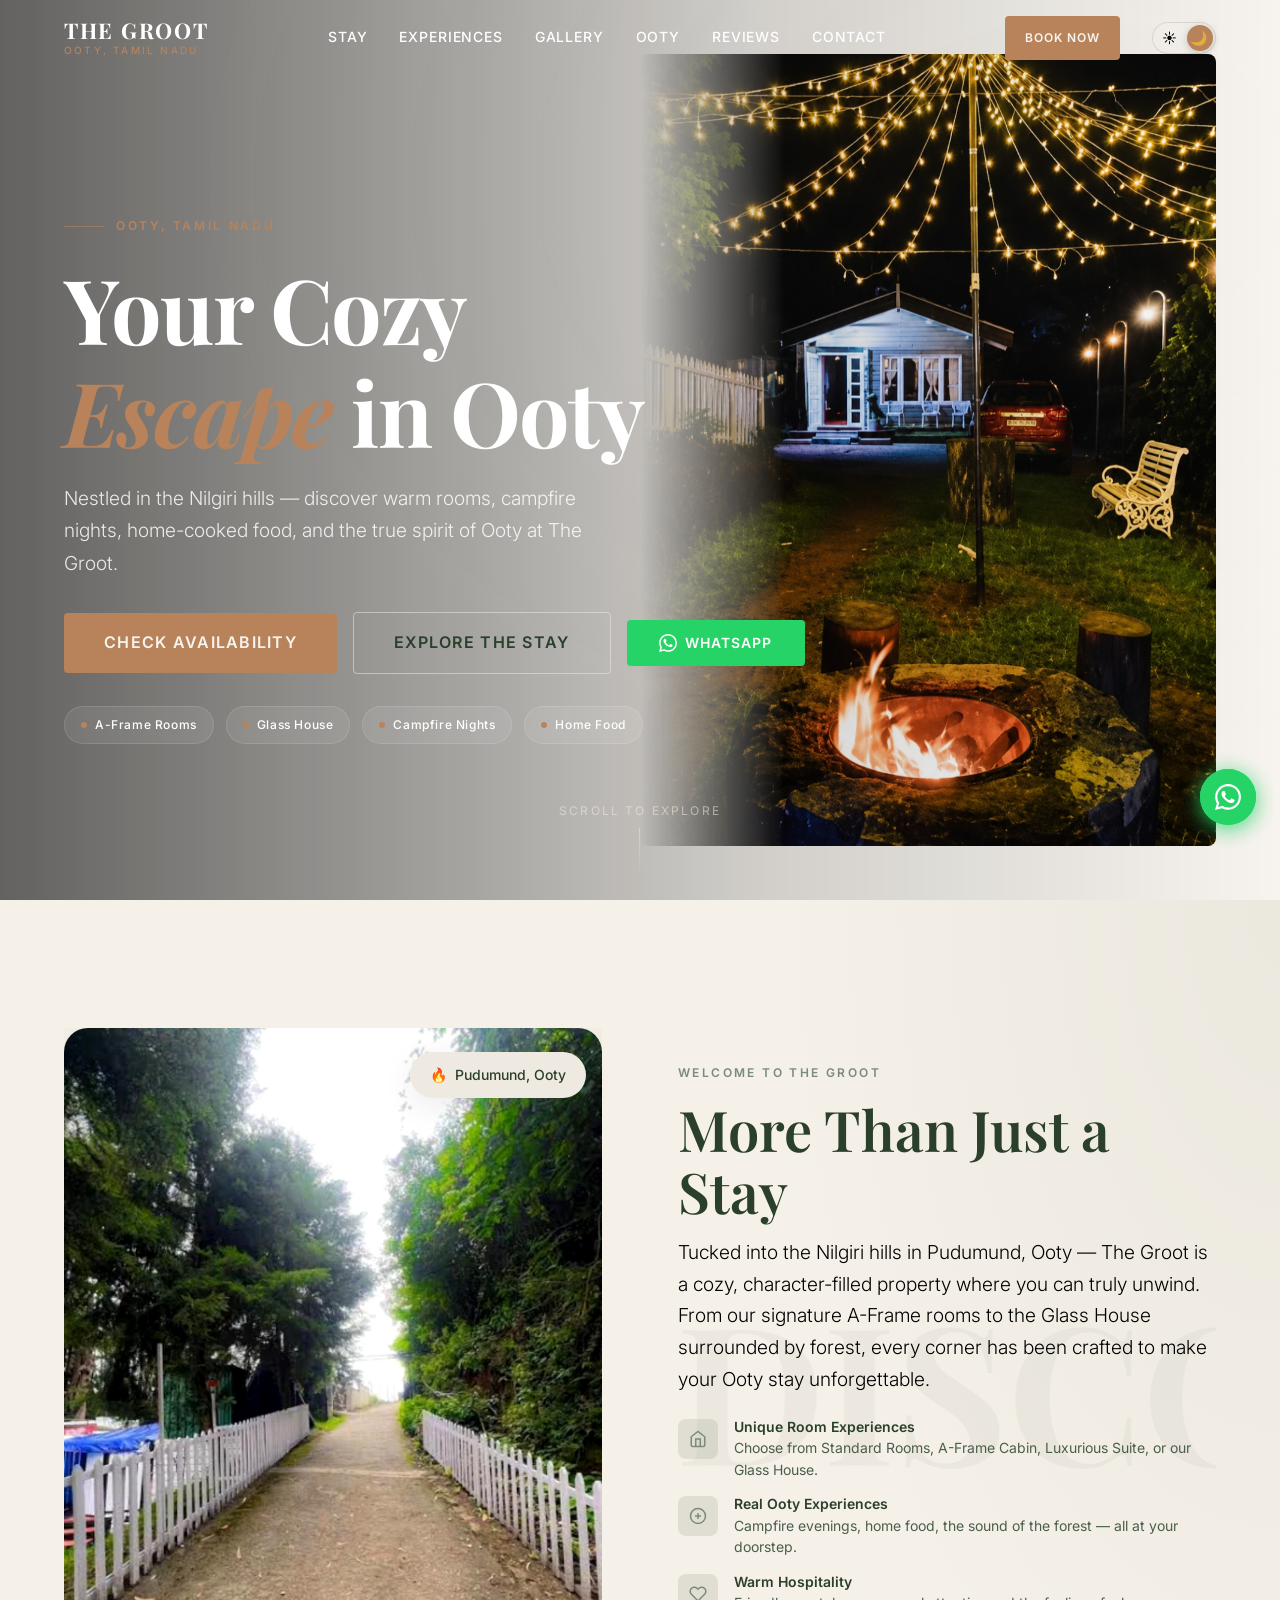
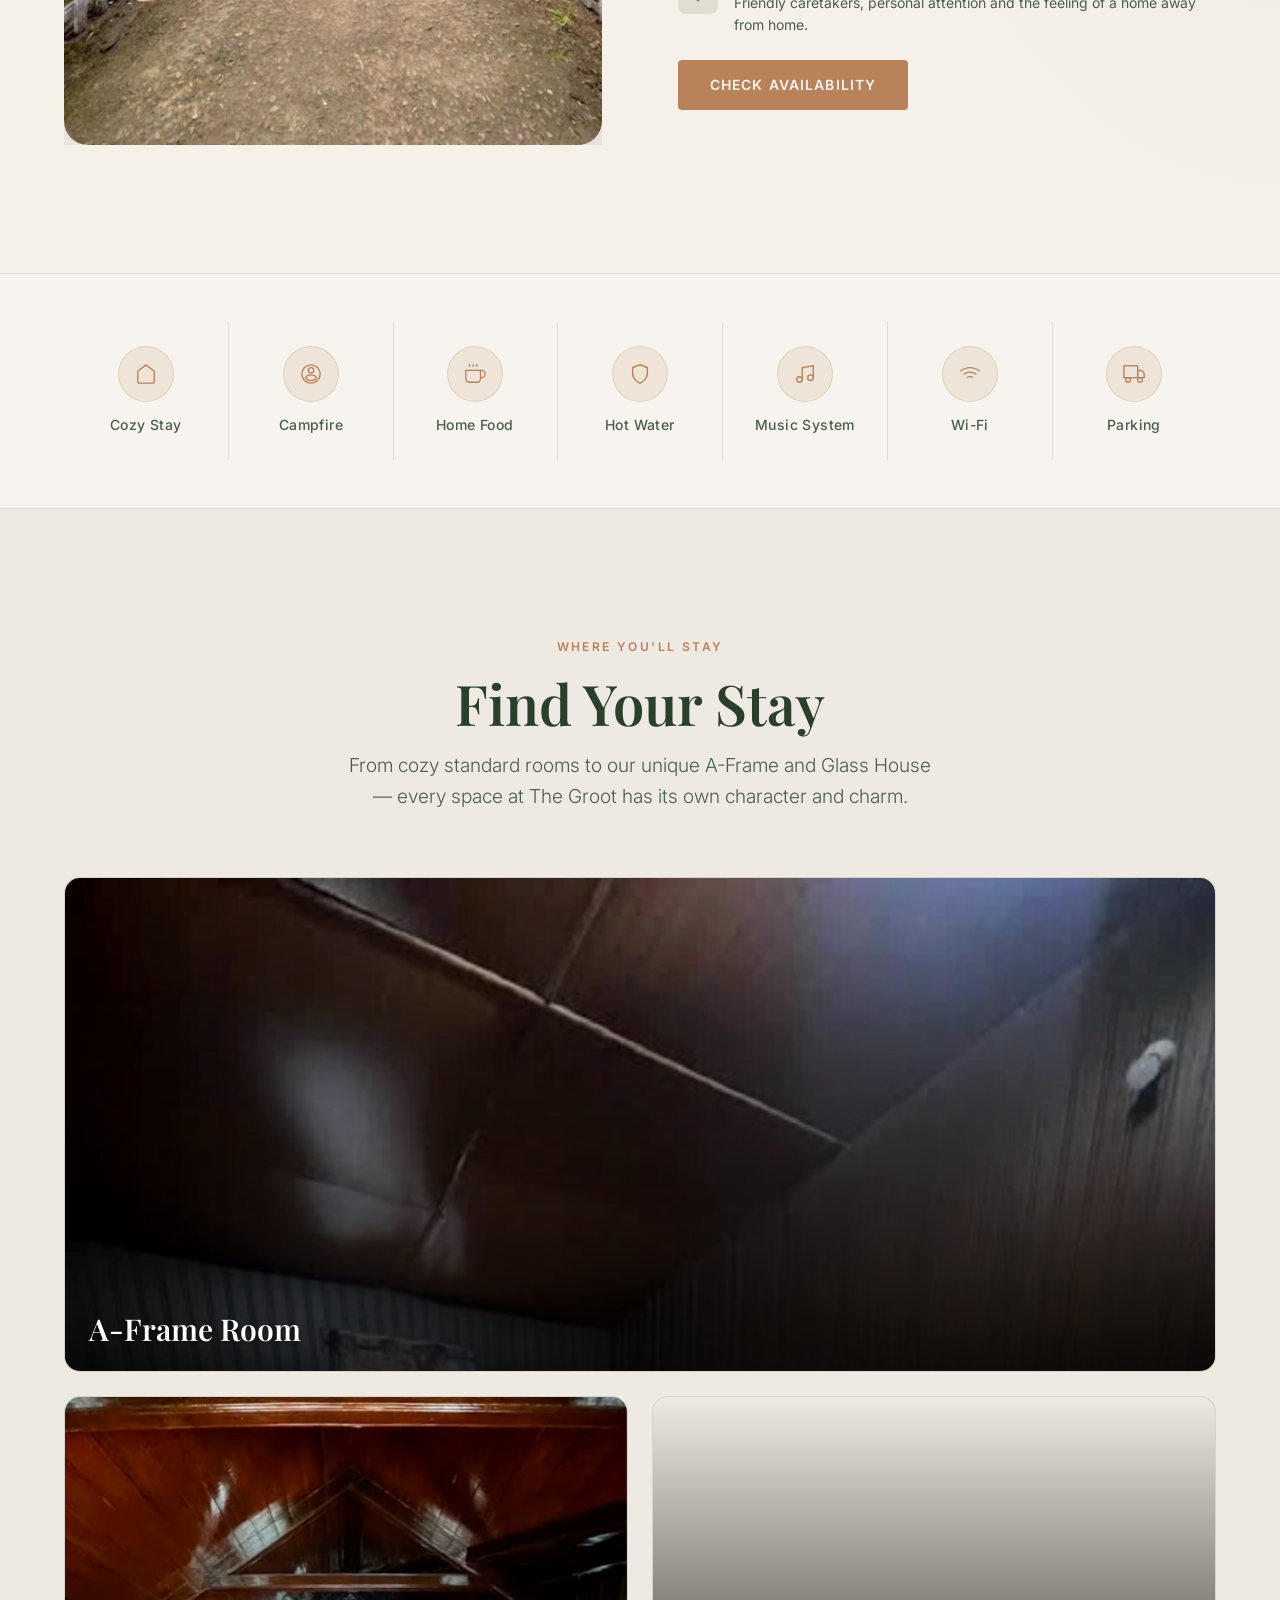
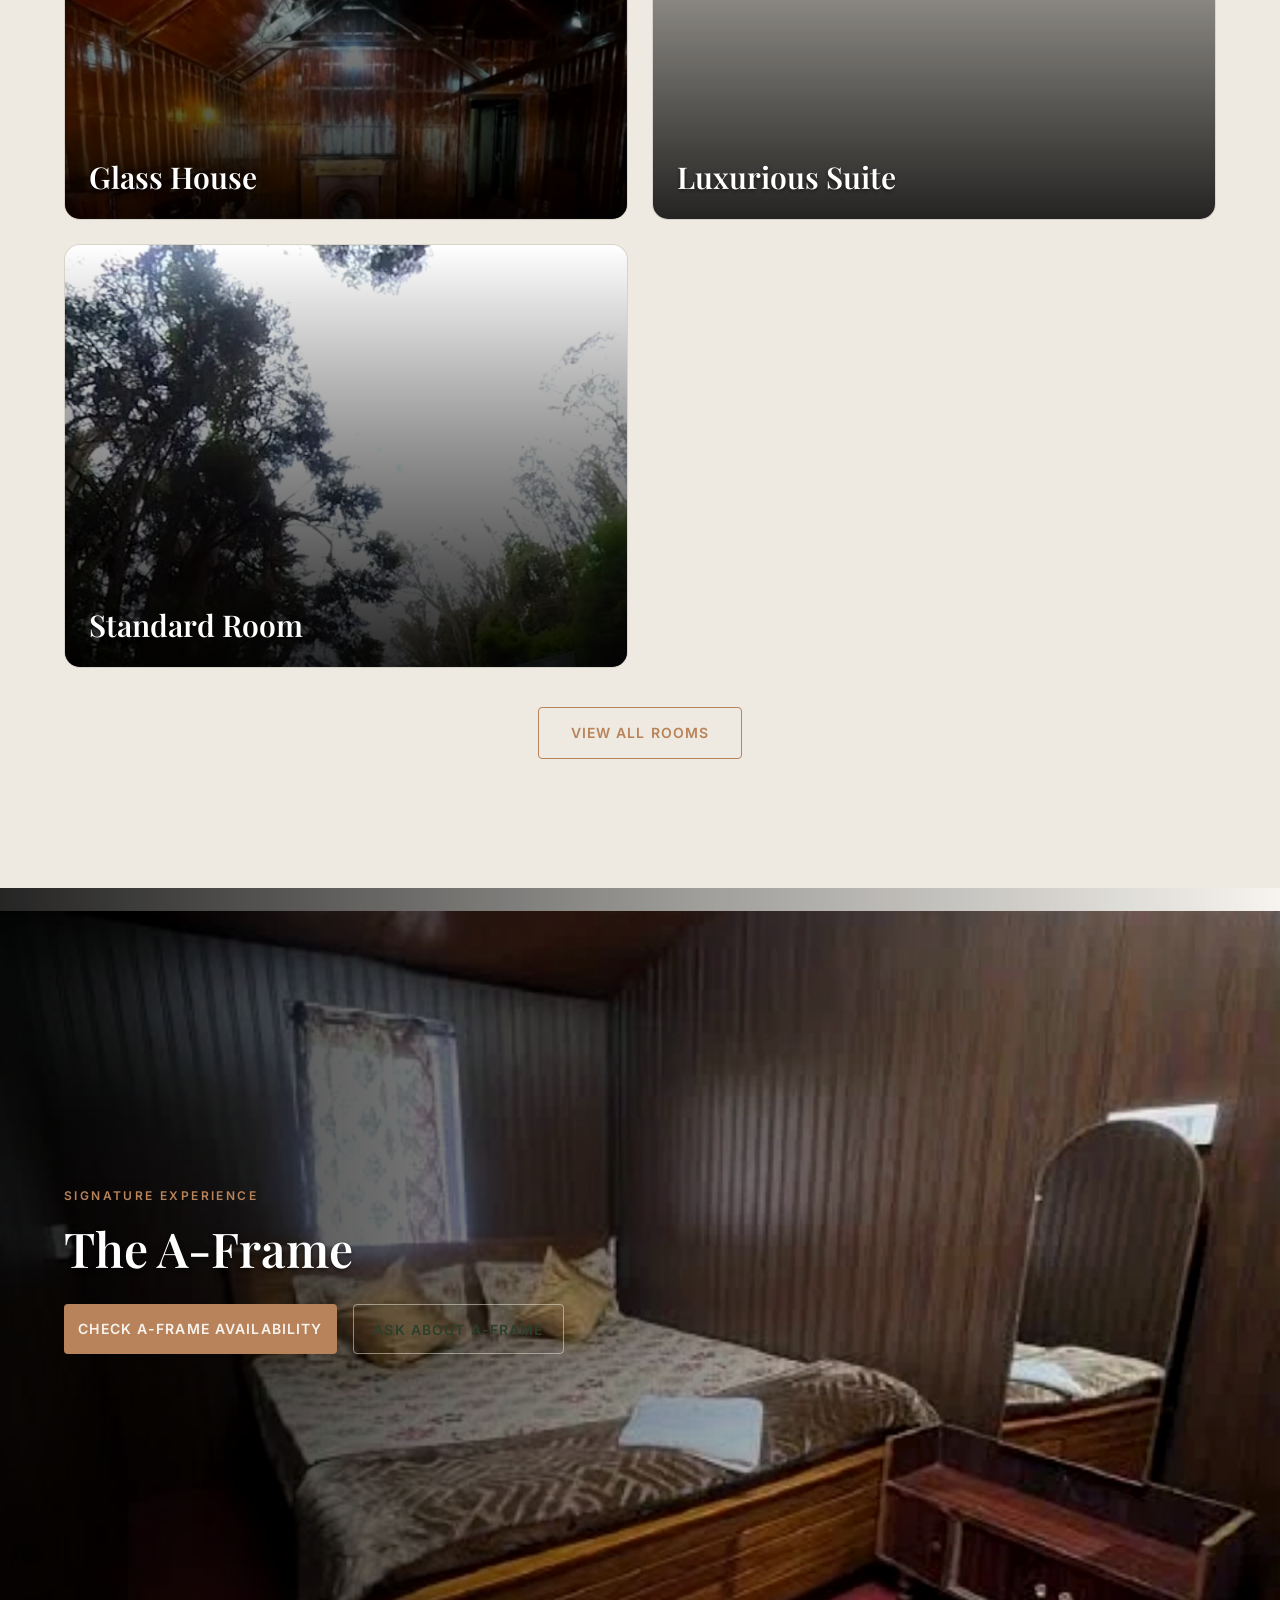
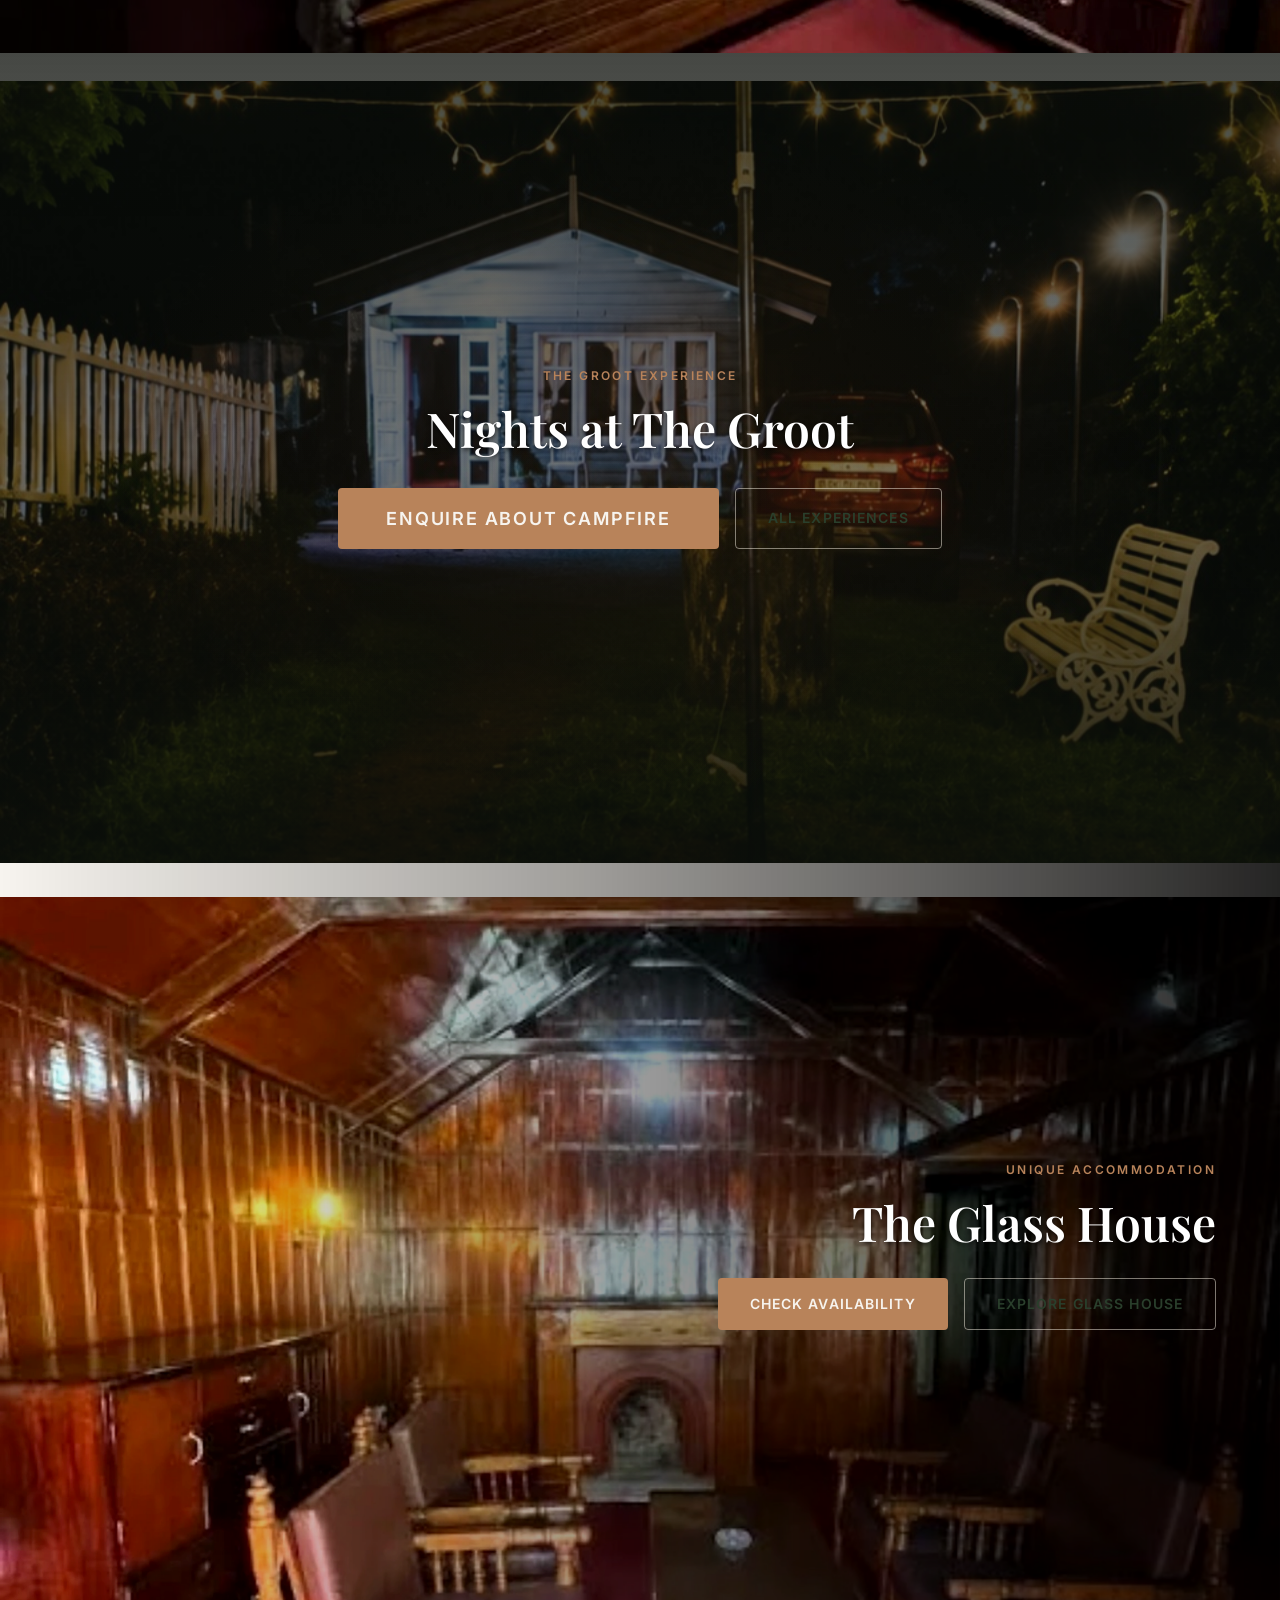
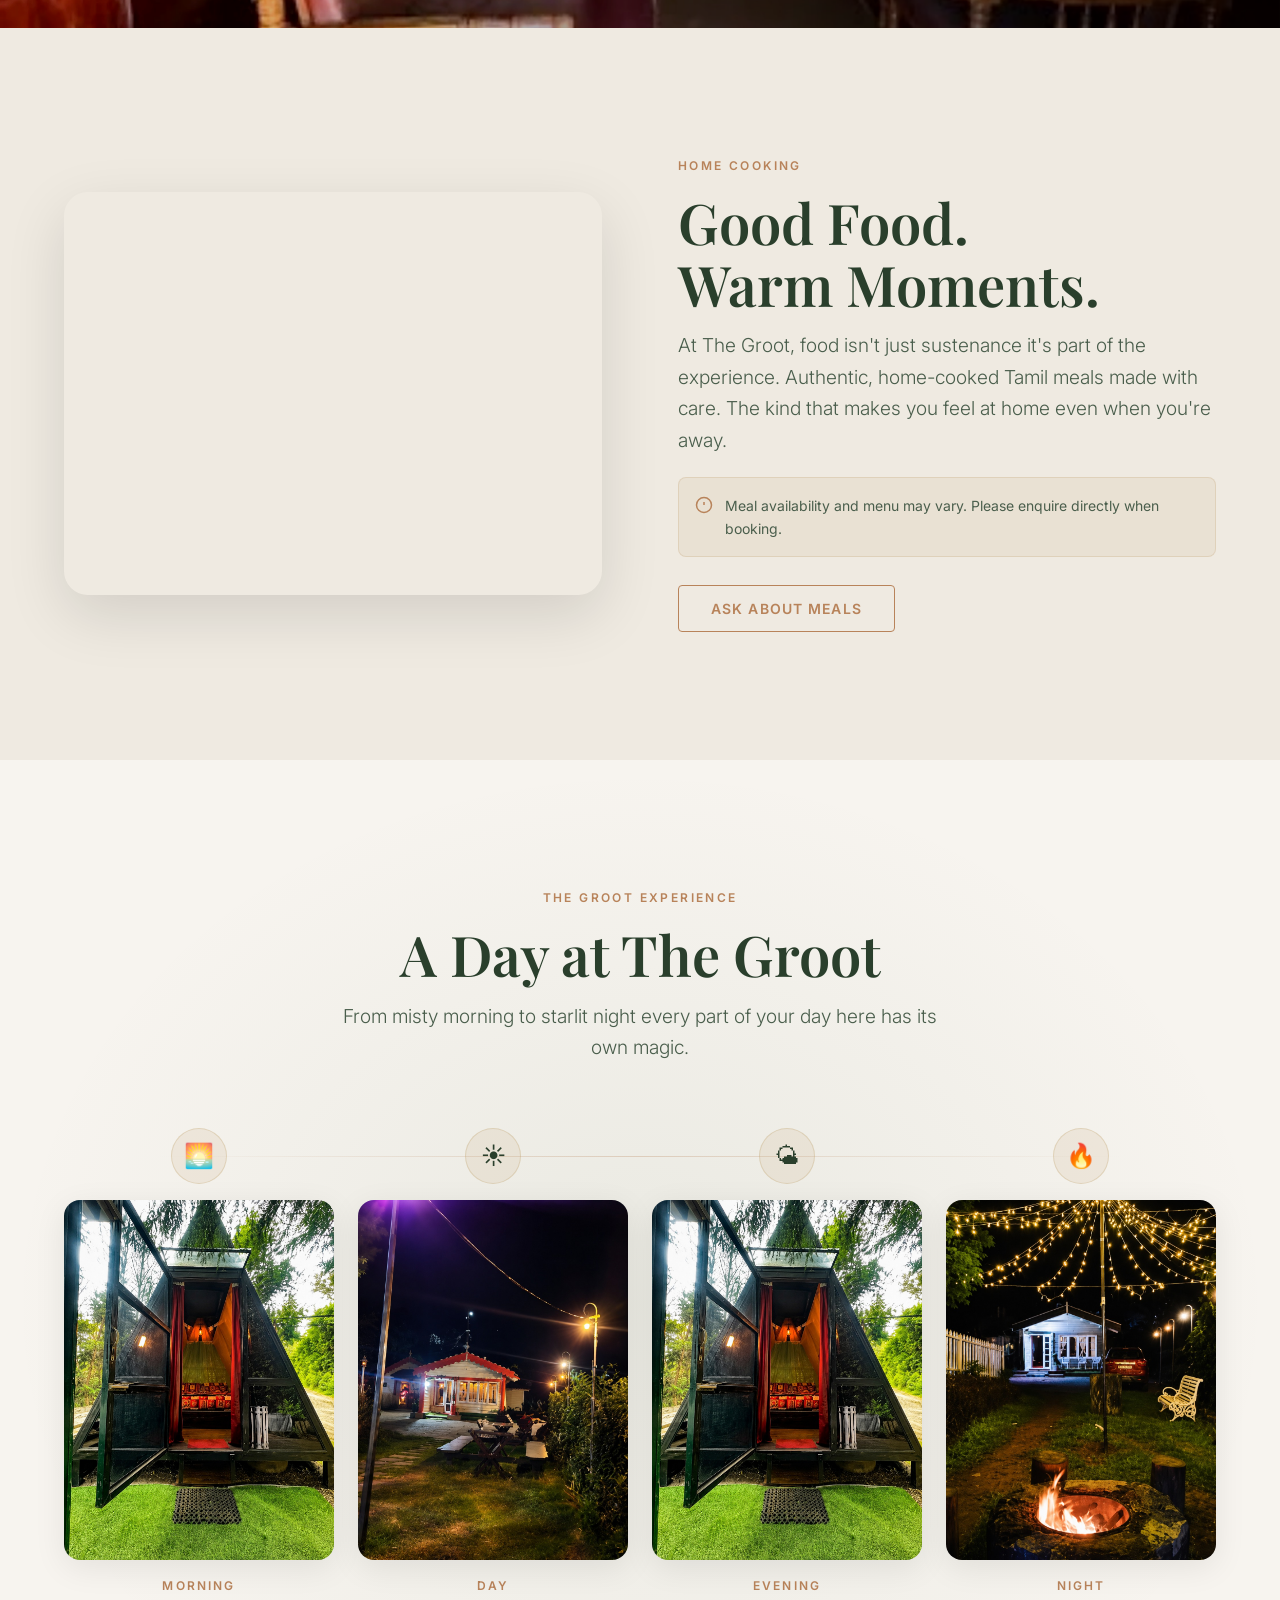
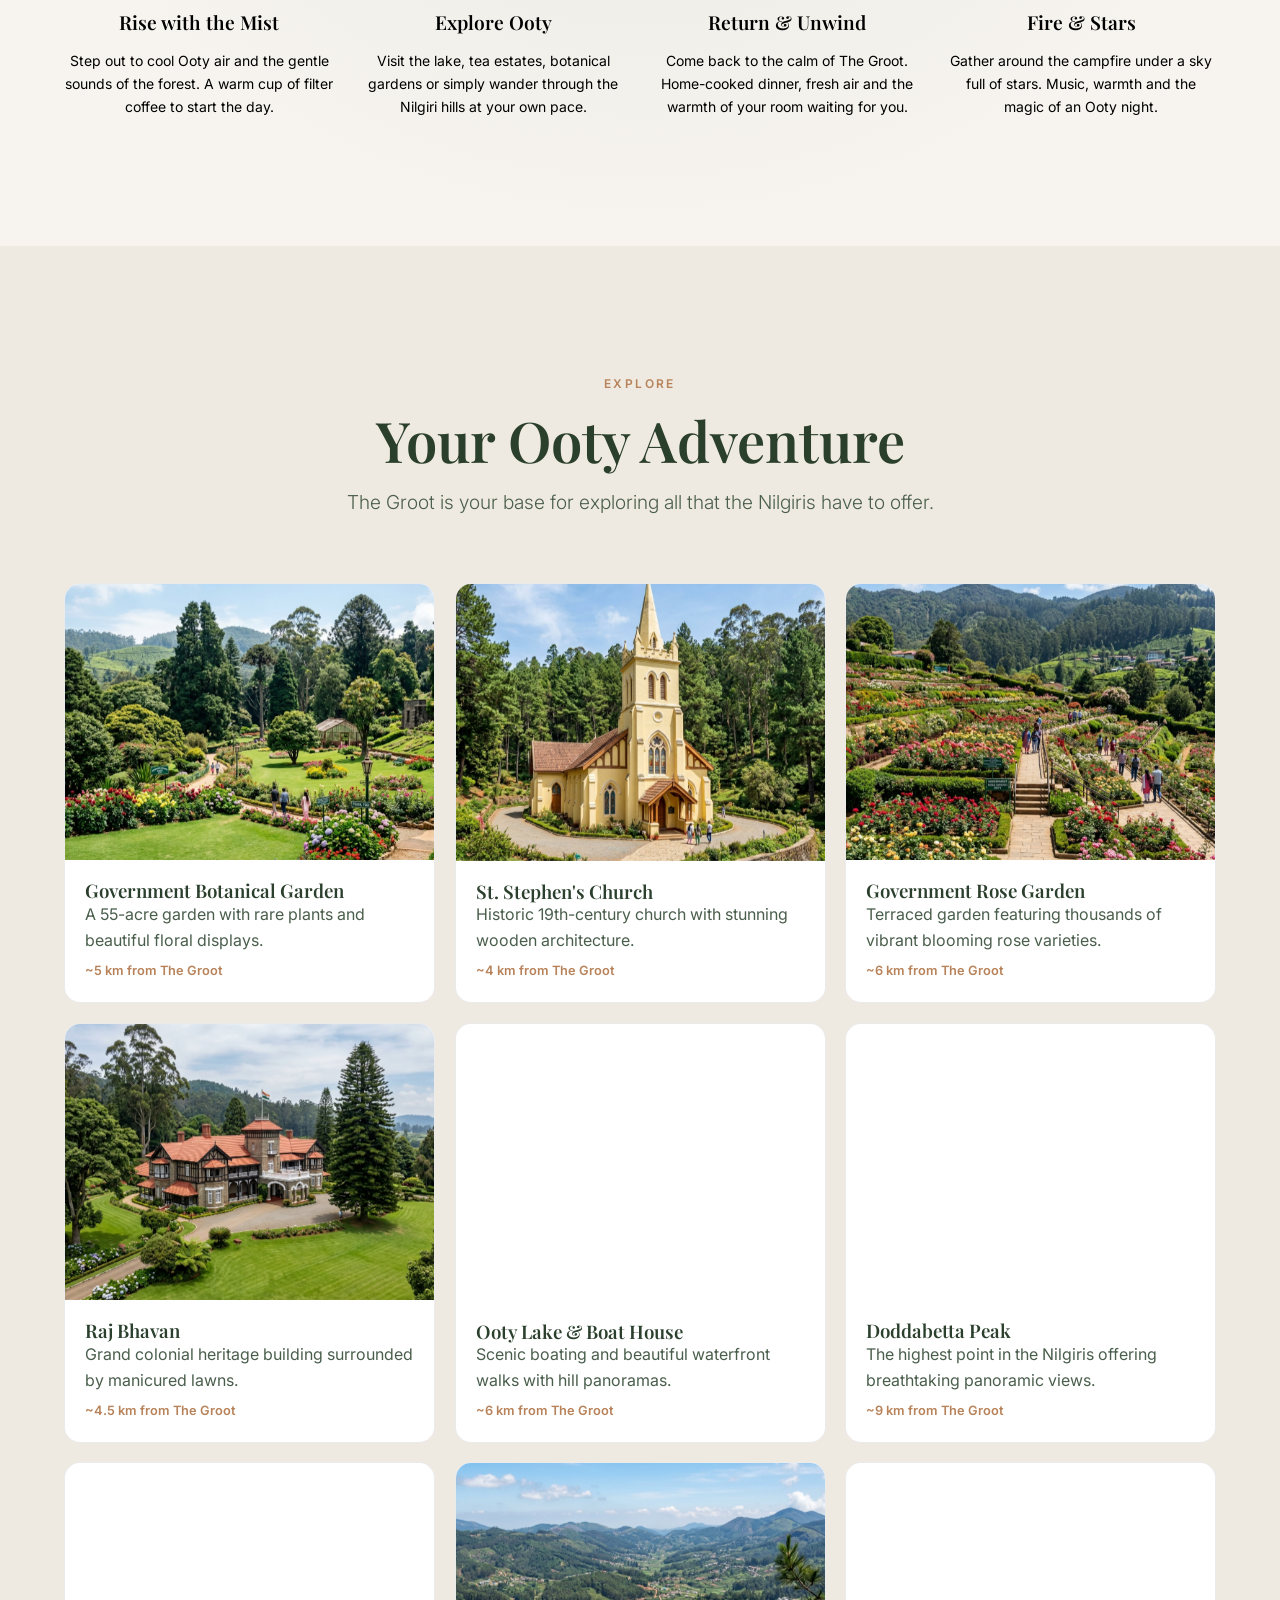
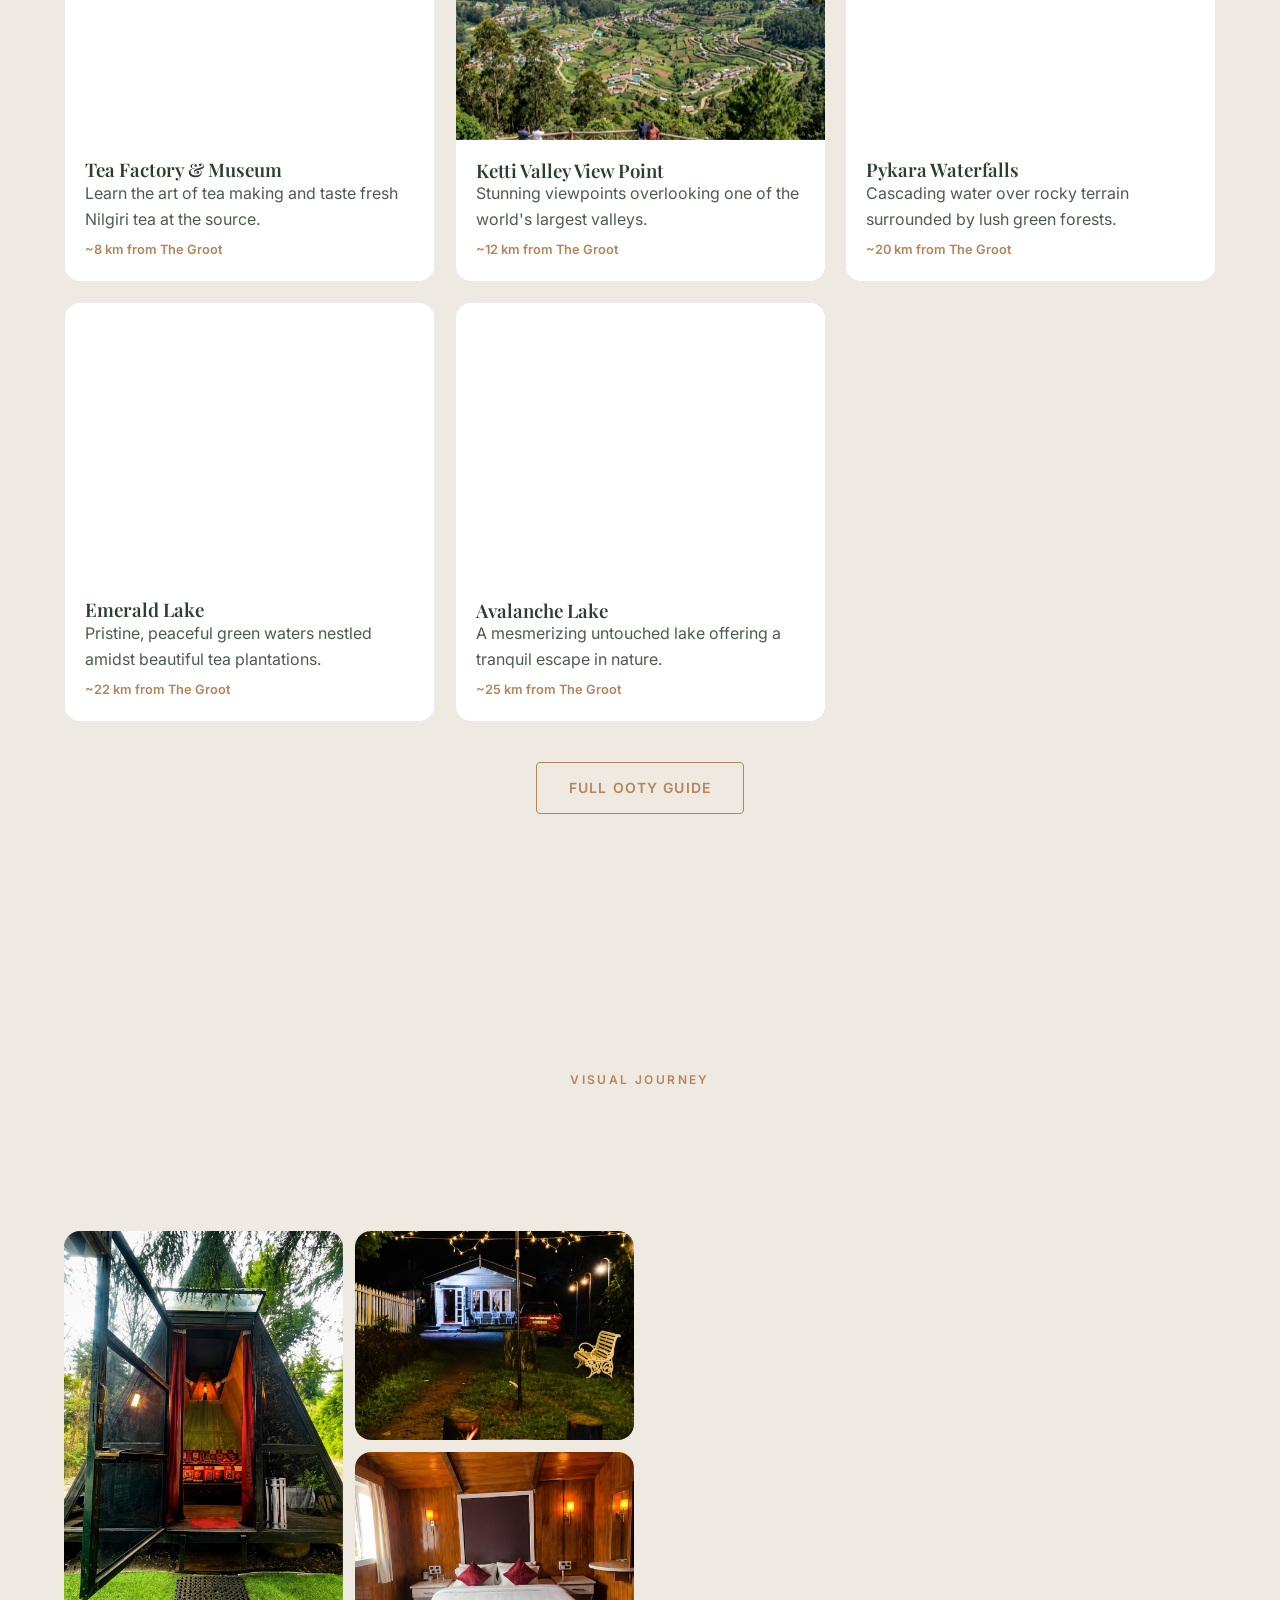
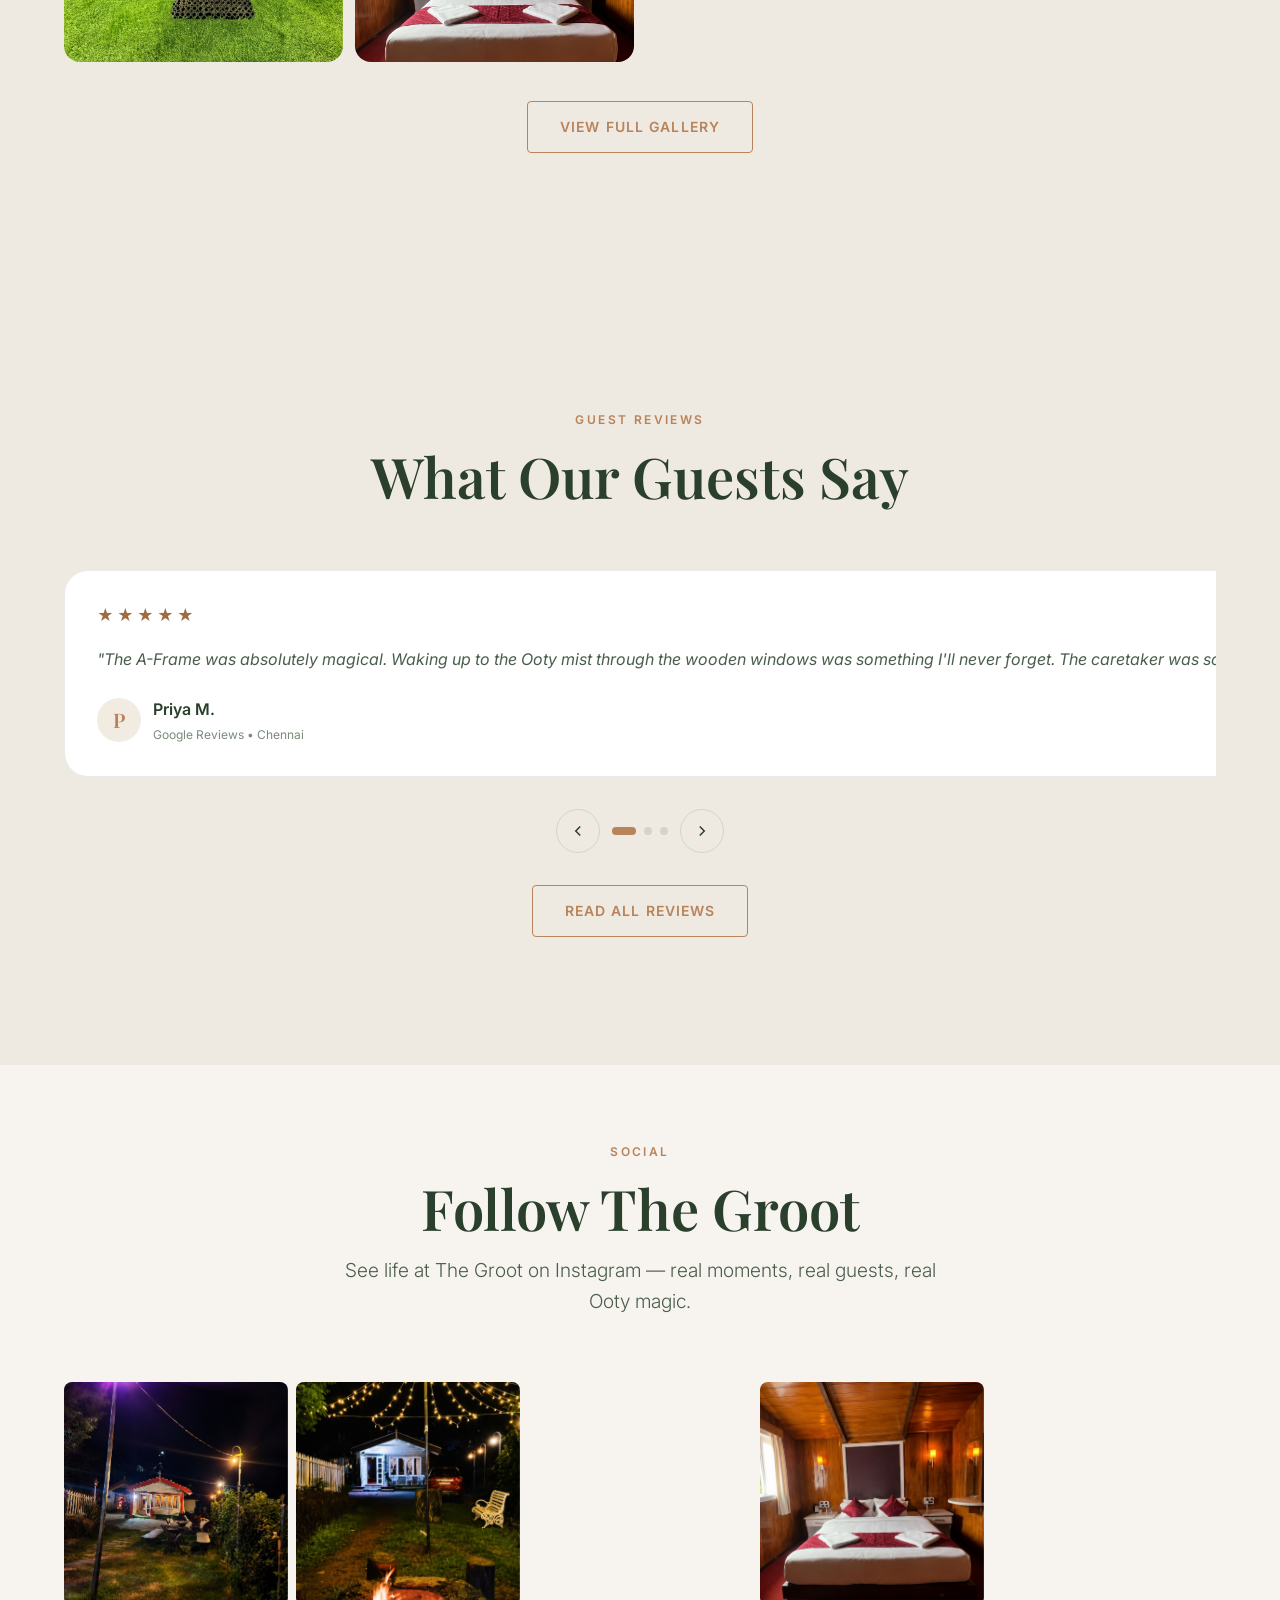
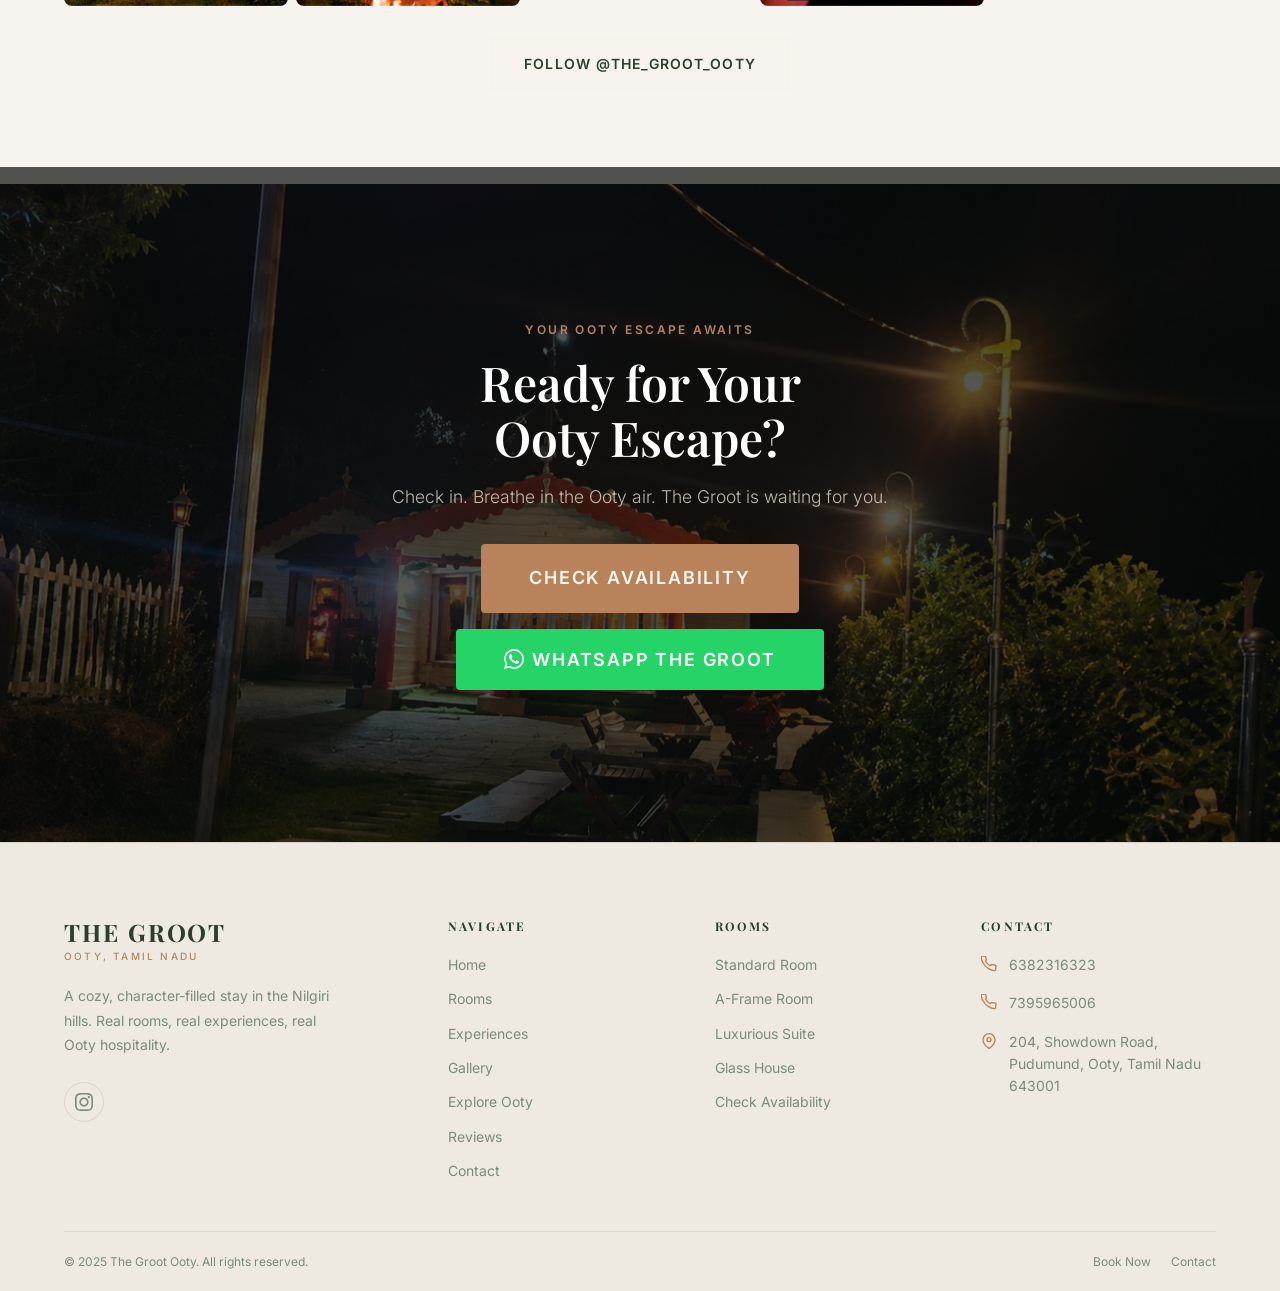
==== index.html @ 81a74235 "feat: cinematic motion upgrade, mobile UX enhancements, accessibility audit, dark mode ooty section " ====
<!DOCTYPE html>
<html lang="en">
<head>
  <meta charset="UTF-8">
  <meta charset="UTF-8" />
  <meta name="viewport" content="width=device-width, initial-scale=1.0" />
  <title>The Groot Ooty | Cozy Stay in Ooty</title>
  <meta name="description" content="The Groot Ooty — A cozy, memorable stay in Ooty, Tamil Nadu. A-Frame rooms, Glass House, campfire, home food and warm Nilgiri hospitality. Book direct via WhatsApp." />
  <meta name="keywords" content="The Groot Ooty, Ooty stay, Ooty cottage, Ooty accommodation, A-Frame room Ooty, Glass House Ooty, Pudumund stay, budget stay Ooty" />
  <meta property="og:title" content="The Groot Ooty | Cozy Stay in Ooty" />
  <meta property="og:description" content="A cozy, memorable stay in the Nilgiri hills. Book your Ooty escape at The Groot." />
  <meta property="og:type" content="website" />
  <link rel="icon" href="assets/images/IMG-20260821-WA0039.jpg" type="image/png" />

  <!-- Theme Initialization (Prevents flash) -->
  <script>
    (function(){
      try {
        var t = localStorage.getItem('groot-theme');
        if (!t) {
          t = window.matchMedia('(prefers-color-scheme: light)').matches ? 'day' : 'night';
        }
        if (t === 'day') {
          document.documentElement.setAttribute('data-theme', 'day');
        }

        if (!window.matchMedia('(prefers-reduced-motion: reduce)').matches) {
          document.documentElement.classList.add('page-transitioning');
        }
      } catch(e) {}

    })();
  </script>

  <!-- Fonts -->
  <link rel="preconnect" href="https://fonts.googleapis.com" />
  <link rel="preconnect" href="https://fonts.gstatic.com" crossorigin />

  <!-- CSS -->
  <link rel="stylesheet" href="css/variables.css?v=1.8" />
  <link rel="stylesheet" href="css/base.css" />
  <link rel="stylesheet" href="css/animations.css" />
  <link rel="stylesheet" href="css/components.css" />
  <link rel="stylesheet" href="css/header.css" />
  <link rel="stylesheet" href="css/hero.css" />
  <link rel="stylesheet" href="css/sections.css?v=2.0" />
  <link rel="stylesheet" href="css/footer.css" />
</head>
<body>
<!-- Cinematic Loader -->
<div id="cinematic-loader" aria-hidden="true">
  <div class="cinematic-text-wrapper">
    <div class="cinematic-text-main" aria-label="The Groot">
      <span class="c-char" style="--i:0">T</span><span class="c-char" style="--i:1">h</span><span class="c-char" style="--i:2">e</span><span class="c-space">&nbsp;</span><span class="c-char" style="--i:3">G</span><span class="c-char" style="--i:4">r</span><span class="c-char" style="--i:5">o</span><span class="c-char" style="--i:6">o</span><span class="c-char" style="--i:7">t</span>
    </div>
    <div class="cinematic-text-sub" aria-label="Ooty, Tamil Nadu">
      <span class="c-sub-word" style="--w:0">Ooty,</span>
      <span class="c-sub-word" style="--w:1">Tamil</span>
      <span class="c-sub-word" style="--w:2">Nadu</span>
    </div>
  </div>
  <div class="cinematic-light-sweep"></div>
</div>

<!-- =========================================================
     HEADER
     ========================================================= -->
<header id="site-header" role="banner">
  <div class="container header-inner">
    <!-- Logo -->
    <a href="index.html" class="site-logo" aria-label="The Groot Ooty — Home">
      <span class="logo-name">The Groot</span>
      <span class="logo-location">Ooty, Tamil Nadu</span>
    </a>

    <!-- Desktop Nav -->
    <nav class="desktop-nav" aria-label="Main navigation">
      <a href="index.html#rooms"      class="nav-link">Stay</a>
      <a href="experiences.html"      class="nav-link">Experiences</a>
      <a href="gallery.html"          class="nav-link">Gallery</a>
      <a href="ooty.html"             class="nav-link">Ooty</a>
      <a href="reviews.html"          class="nav-link">Reviews</a>
      <a href="contact.html"          class="nav-link">Contact</a>
    </nav>

    <div class="header-actions">
      <!-- Header CTA -->
      <div class="header-cta">
        <a href="booking.html" class="btn btn-primary btn-sm" id="header-book-btn">Book Now</a>
      </div>
      
      <!-- Theme Toggle -->
      <button id="theme-toggle-btn" class="theme-toggle" aria-label="Toggle Day/Night Mode">
        <div class="theme-toggle-indicator"></div>
        <span class="theme-toggle-icon sun">☀️</span>
        <span class="theme-toggle-icon moon">🌙</span>
      </button>

      <!-- Hamburger -->
      <button class="hamburger" id="hamburger" aria-label="Open menu" aria-expanded="false" aria-controls="mobile-menu">
      <span class="hamburger-line"></span>
      <span class="hamburger-line"></span>
      <span class="hamburger-line"></span>
    </button>
    </div>
  </div>
</header>

<!-- Mobile Menu -->
<div id="mobile-menu" class="mobile-menu" role="dialog" aria-label="Navigation menu" aria-modal="true">
  <div class="mobile-menu-header">
    <a href="index.html" class="site-logo">
      <span class="logo-name">The Groot</span>
      <span class="logo-location">Ooty, Tamil Nadu</span>
    </a>
    <button id="mobile-menu-close" class="hamburger open" aria-label="Close menu">
      <span class="hamburger-line"></span>
      <span class="hamburger-line"></span>
      <span class="hamburger-line"></span>
    </button>
  </div>
  <nav class="mobile-menu-nav" aria-label="Mobile navigation">
    <a href="index.html"       class="mobile-nav-link">Home <span class="arrow" aria-hidden="true">&rarr;</span></a>
    <a href="index.html#rooms" class="mobile-nav-link">Stay <span class="arrow" aria-hidden="true">&rarr;</span></a>
    <a href="experiences.html" class="mobile-nav-link">Experiences <span class="arrow" aria-hidden="true">&rarr;</span></a>
    <a href="gallery.html"     class="mobile-nav-link">Gallery <span class="arrow" aria-hidden="true">&rarr;</span></a>
    <a href="ooty.html"        class="mobile-nav-link">Ooty <span class="arrow" aria-hidden="true">&rarr;</span></a>
    <a href="reviews.html"     class="mobile-nav-link">Reviews <span class="arrow" aria-hidden="true">&rarr;</span></a>
    <a href="contact.html"     class="mobile-nav-link">Contact <span class="arrow" aria-hidden="true">&rarr;</span></a>
  </nav>
  <div class="mobile-menu-actions">
    <a href="booking.html" class="btn btn-primary btn-block" id="mobile-book-btn">Check Availability</a>
    <button onclick="quickWhatsApp()" class="btn btn-whatsapp btn-block" id="mobile-whatsapp-btn">
      <svg xmlns="http://www.w3.org/2000/svg" viewBox="0 0 24 24" fill="currentColor"><path d="M17.472 14.382c-.297-.149-1.758-.867-2.03-.967-.273-.099-.471-.148-.67.15-.197.297-.767.966-.94 1.164-.173.199-.347.223-.644.075-.297-.15-1.255-.463-2.39-1.475-.883-.788-1.48-1.761-1.653-2.059-.173-.297-.018-.458.13-.606.134-.133.298-.347.446-.52.149-.174.198-.298.298-.497.099-.198.05-.371-.025-.52-.075-.149-.669-1.612-.916-2.207-.242-.579-.487-.5-.669-.51-.173-.008-.371-.01-.57-.01-.198 0-.52.074-.792.372-.272.297-1.04 1.016-1.04 2.479 0 1.462 1.065 2.875 1.213 3.074.149.198 2.096 3.2 5.077 4.487.709.306 1.262.489 1.694.625.712.227 1.36.195 1.871.118.571-.085 1.758-.719 2.006-1.413.248-.694.248-1.289.173-1.413-.074-.124-.272-.198-.57-.347m-5.421 7.403h-.004a9.87 9.87 0 01-5.031-1.378l-.361-.214-3.741.982.998-3.648-.235-.374a9.86 9.86 0 01-1.51-5.26c.001-5.45 4.436-9.884 9.888-9.884 2.64 0 5.122 1.03 6.988 2.898a9.825 9.825 0 012.893 6.994c-.003 5.45-4.437 9.884-9.885 9.884m8.413-18.297A11.815 11.815 0 0012.05 0C5.495 0 .16 5.335.157 11.892c0 2.096.547 4.142 1.588 5.945L.057 24l6.305-1.654a11.882 11.882 0 005.683 1.448h.005c6.554 0 11.89-5.335 11.893-11.893a11.821 11.821 0 00-3.48-8.413z"/></svg>
      WhatsApp The Groot
    </button>
    <a href="tel:6382316323" class="btn btn-outline btn-block" id="mobile-call-btn" data-phone="1">Call The Groot</a>
  </div>
  <div class="mobile-menu-footer">
    <a href="tel:6382316323" class="mobile-menu-contact-item" data-phone="1">
      <svg xmlns="http://www.w3.org/2000/svg" width="14" height="14" viewBox="0 0 24 24" fill="none" stroke="currentColor" stroke-width="2"><path d="M22 16.92v3a2 2 0 01-2.18 2 19.79 19.79 0 01-8.63-3.07A19.5 19.5 0 013.07 10.2 19.79 19.79 0 01.22 2.18 2 2 0 012.18 0h3a2 2 0 012 1.72c.127.96.361 1.903.7 2.81a2 2 0 01-.45 2.11L6.91 7.91a16 16 0 006.72 6.72l1.27-1.27a2 2 0 012.11-.45c.907.339 1.85.573 2.81.7A2 2 0 0122 16.92z"/></svg>
      6382316323
    </a>
    <a href="tel:7395965006" class="mobile-menu-contact-item" data-phone="2">
      <svg xmlns="http://www.w3.org/2000/svg" width="14" height="14" viewBox="0 0 24 24" fill="none" stroke="currentColor" stroke-width="2"><path d="M22 16.92v3a2 2 0 01-2.18 2 19.79 19.79 0 01-8.63-3.07A19.5 19.5 0 013.07 10.2 19.79 19.79 0 01.22 2.18 2 2 0 012.18 0h3a2 2 0 012 1.72c.127.96.361 1.903.7 2.81a2 2 0 01-.45 2.11L6.91 7.91a16 16 0 006.72 6.72l1.27-1.27a2 2 0 012.11-.45c.907.339 1.85.573 2.81.7A2 2 0 0122 16.92z"/></svg>
      7395965006
    </a>
  </div>
</div>

<!-- =========================================================
     HERO
     ========================================================= -->
<section class="hero" aria-labelledby="hero-title">
  <div class="hero-bg">
    <img
      class="hero-bg-img parallax-img"
      src="assets/images/IMG-20260821-WA0036.jpg"
      alt="The Groot Ooty property  a cozy boutique stay in the Nilgiri hills"
      fetchpriority="high"
    />
  </div>
  <div class="hero-overlay" aria-hidden="true"></div>
  <div class="hero-mist" aria-hidden="true"></div>

  <div class="container hero-content">
    <div class="hero-overline">
      <span class="hero-overline-line" aria-hidden="true"></span>
      <span class="hero-overline-text">Ooty, Tamil Nadu</span>
    </div>
    <h1 class="hero-title" id="hero-title">
      Your Cozy <br class="hide-mobile" /><em>Escape</em> in Ooty
    </h1>
    <p class="hero-subtitle">
      Nestled in the Nilgiri hills — discover warm rooms, campfire nights, home-cooked food, and the true spirit of Ooty at The Groot.
    </p>
    <div class="hero-actions">
      <a href="booking.html" class="btn btn-primary btn-lg btn-shimmer" id="hero-book-btn">
        Check Availability
      </a>
      <a href="#intro" class="btn btn-outline btn-lg" id="hero-explore-btn" onclick="event.preventDefault(); scrollToSection('intro')">
        Explore The Stay
      </a>
      <button onclick="quickWhatsApp()" class="btn btn-whatsapp" id="hero-whatsapp-btn" aria-label="WhatsApp The Groot">
        <svg xmlns="http://www.w3.org/2000/svg" viewBox="0 0 24 24" fill="currentColor" style="width:18px;height:18px"><path d="M17.472 14.382c-.297-.149-1.758-.867-2.03-.967-.273-.099-.471-.148-.67.15-.197.297-.767.966-.94 1.164-.173.199-.347.223-.644.075-.297-.15-1.255-.463-2.39-1.475-.883-.788-1.48-1.761-1.653-2.059-.173-.297-.018-.458.13-.606.134-.133.298-.347.446-.52.149-.174.198-.298.298-.497.099-.198.05-.371-.025-.52-.075-.149-.669-1.612-.916-2.207-.242-.579-.487-.5-.669-.51-.173-.008-.371-.01-.57-.01-.198 0-.52.074-.792.372-.272.297-1.04 1.016-1.04 2.479 0 1.462 1.065 2.875 1.213 3.074.149.198 2.096 3.2 5.077 4.487.709.306 1.262.489 1.694.625.712.227 1.36.195 1.871.118.571-.085 1.758-.719 2.006-1.413.248-.694.248-1.289.173-1.413-.074-.124-.272-.198-.57-.347m-5.421 7.403h-.004a9.87 9.87 0 01-5.031-1.378l-.361-.214-3.741.982.998-3.648-.235-.374a9.86 9.86 0 01-1.51-5.26c.001-5.45 4.436-9.884 9.888-9.884 2.64 0 5.122 1.03 6.988 2.898a9.825 9.825 0 012.893 6.994c-.003 5.45-4.437 9.884-9.885 9.884m8.413-18.297A11.815 11.815 0 0012.05 0C5.495 0 .16 5.335.157 11.892c0 2.096.547 4.142 1.588 5.945L.057 24l6.305-1.654a11.882 11.882 0 005.683 1.448h.005c6.554 0 11.89-5.335 11.893-11.893a11.821 11.821 0 00-3.48-8.413z"/></svg>
        WhatsApp
      </button>
    </div>

    <!-- Hero badges -->
    <div class="hero-badges">
      <span class="hero-badge"><span class="hero-badge-dot" aria-hidden="true"></span>A-Frame Rooms</span>
      <span class="hero-badge"><span class="hero-badge-dot" aria-hidden="true"></span>Glass House</span>
      <span class="hero-badge"><span class="hero-badge-dot" aria-hidden="true"></span>Campfire Nights</span>
      <span class="hero-badge"><span class="hero-badge-dot" aria-hidden="true"></span>Home Food</span>
    </div>
  </div>

  <!-- Scroll indicator -->
  <div class="hero-scroll" role="button" tabindex="0" aria-label="Scroll to discover" onclick="scrollToSection('intro')" onkeydown="if(event.key==='Enter')scrollToSection('intro')">
    <div class="scroll-indicator">
      <span class="scroll-indicator-text">Scroll to Explore</span>
      <div class="scroll-indicator-line" aria-hidden="true"></div>
    </div>
  </div>
</section>

<!-- =========================================================
     INTRO / WELCOME
     ========================================================= -->
<section id="intro" class="intro-section section-pad" aria-labelledby="intro-title">
  <div class="container intro-grid">

    <!-- Image side -->
    <div class="intro-image-wrapper" data-reveal="fade-right">
      <img
        class="intro-image-main"
        data-reveal="image"
        src="assets/images/1000032835_professional.webp"
        alt="The Groot property garden and outdoor area"
        loading="lazy" decoding="async"
      />
      <div class="intro-badge-pill" aria-hidden="true">
        <span>🔥</span>
        <span>Pudumund, Ooty</span>
      </div>
    </div>

    <!-- Text side -->
    <div class="intro-text">
      <div class="cinematic-word-bg">
        <span class="scroll-linked scroll-linked-left" data-reveal="left-word">DISCOVER</span>
        <span class="scroll-linked scroll-linked-right" data-reveal="right-word">OOTY</span>
      </div>
      <span class="section-overline" data-reveal="fade-up">Welcome to The Groot</span>
      <h2 class="section-title" id="intro-title" data-reveal="heading" data-delay="100">
        More Than Just a Stay
      </h2>
      <p class="section-subtitle dark" data-reveal="text" data-delay="200">
        Tucked into the Nilgiri hills in Pudumund, Ooty — The Groot is a cozy, character-filled property where you can truly unwind. From our signature A-Frame rooms to the Glass House surrounded by forest, every corner has been crafted to make your Ooty stay unforgettable.
      </p>

      <div class="intro-features" data-reveal="fade-up" data-delay="300">
        <div class="intro-feature-item">
          <div class="intro-feature-icon" aria-hidden="true">
            <svg xmlns="http://www.w3.org/2000/svg" width="18" height="18" viewBox="0 0 24 24" fill="none" stroke="currentColor" stroke-width="2"><path d="M3 9l9-7 9 7v11a2 2 0 01-2 2H5a2 2 0 01-2-2z"/><polyline points="9 22 9 12 15 12 15 22"/></svg>
          </div>
          <div class="intro-feature-text">
            <h4>Unique Room Experiences</h4>
            <p>Choose from Standard Rooms, A-Frame Cabin, Luxurious Suite, or our Glass House.</p>
          </div>
        </div>
        <div class="intro-feature-item">
          <div class="intro-feature-icon" aria-hidden="true">
            <svg xmlns="http://www.w3.org/2000/svg" width="18" height="18" viewBox="0 0 24 24" fill="none" stroke="currentColor" stroke-width="2"><circle cx="12" cy="12" r="10"/><line x1="12" y1="8" x2="12" y2="16"/><line x1="8" y1="12" x2="16" y2="12"/></svg>
          </div>
          <div class="intro-feature-text">
            <h4>Real Ooty Experiences</h4>
            <p>Campfire evenings, home food, the sound of the forest — all at your doorstep.</p>
          </div>
        </div>
        <div class="intro-feature-item">
          <div class="intro-feature-icon" aria-hidden="true">
            <svg xmlns="http://www.w3.org/2000/svg" width="18" height="18" viewBox="0 0 24 24" fill="none" stroke="currentColor" stroke-width="2"><path d="M20.84 4.61a5.5 5.5 0 00-7.78 0L12 5.67l-1.06-1.06a5.5 5.5 0 00-7.78 7.78l1.06 1.06L12 21.23l7.78-7.78 1.06-1.06a5.5 5.5 0 000-7.78z"/></svg>
          </div>
          <div class="intro-feature-text">
            <h4>Warm Hospitality</h4>
            <p>Friendly caretakers, personal attention and the feeling of a home away from home.</p>
          </div>
        </div>
      </div>

      <div data-reveal="fade-up" data-delay="400">
        <a href="booking.html" class="btn btn-primary" id="intro-book-btn">Check Availability</a>
      </div>
    </div>
  </div>
</section>

<!-- =========================================================
     HIGHLIGHTS STRIP
     ========================================================= -->
<section id="highlights" class="highlights-section" aria-label="Property highlights">
  <div class="container">
    <div class="highlights-grid" role="list">
      <div class="highlight-item" role="listitem" data-reveal="fade-up">
        <div class="highlight-icon" aria-hidden="true">
          <svg xmlns="http://www.w3.org/2000/svg" width="22" height="22" viewBox="0 0 24 24" fill="none" stroke="currentColor" stroke-width="1.5"><path d="M3 9l9-7 9 7v11a2 2 0 01-2 2H5a2 2 0 01-2-2z"/></svg>
        </div>
        <span class="highlight-label">Cozy Stay</span>
      </div>
      <div class="highlight-item" role="listitem" data-reveal="fade-up" data-delay="100">
        <div class="highlight-icon" aria-hidden="true">
          <svg xmlns="http://www.w3.org/2000/svg" width="22" height="22" viewBox="0 0 24 24" fill="none" stroke="currentColor" stroke-width="1.5"><path d="M12 2C6.48 2 2 6.48 2 12s4.48 10 10 10 10-4.48 10-10S17.52 2 12 2zm0 3c1.66 0 3 1.34 3 3s-1.34 3-3 3-3-1.34-3-3 1.34-3 3-3zm0 14.2a7.2 7.2 0 01-6-3.22c.03-1.99 4-3.08 6-3.08 1.99 0 5.97 1.09 6 3.08a7.2 7.2 0 01-6 3.22z"/></svg>
        </div>
        <span class="highlight-label">Campfire</span>
      </div>
      <div class="highlight-item" role="listitem" data-reveal="fade-up" data-delay="200">
        <div class="highlight-icon" aria-hidden="true">
          <svg xmlns="http://www.w3.org/2000/svg" width="22" height="22" viewBox="0 0 24 24" fill="none" stroke="currentColor" stroke-width="1.5"><path d="M18 8h1a4 4 0 010 8h-1"/><path d="M2 8h16v9a4 4 0 01-4 4H6a4 4 0 01-4-4V8z"/><line x1="6" y1="1" x2="6" y2="4"/><line x1="10" y1="1" x2="10" y2="4"/><line x1="14" y1="1" x2="14" y2="4"/></svg>
        </div>
        <span class="highlight-label">Home Food</span>
      </div>
      <div class="highlight-item" role="listitem" data-reveal="fade-up" data-delay="300">
        <div class="highlight-icon" aria-hidden="true">
          <svg xmlns="http://www.w3.org/2000/svg" width="22" height="22" viewBox="0 0 24 24" fill="none" stroke="currentColor" stroke-width="1.5"><path d="M12 22s8-4 8-10V5l-8-3-8 3v7c0 6 8 10 8 10z"/></svg>
        </div>
        <span class="highlight-label">Hot Water</span>
      </div>
      <div class="highlight-item" role="listitem" data-reveal="fade-up" data-delay="400">
        <div class="highlight-icon" aria-hidden="true">
          <svg xmlns="http://www.w3.org/2000/svg" width="22" height="22" viewBox="0 0 24 24" fill="none" stroke="currentColor" stroke-width="1.5"><path d="M9 18V5l12-2v13"/><circle cx="6" cy="18" r="3"/><circle cx="18" cy="16" r="3"/></svg>
        </div>
        <span class="highlight-label">Music System</span>
      </div>
      <div class="highlight-item" role="listitem" data-reveal="fade-up" data-delay="500">
        <div class="highlight-icon" aria-hidden="true">
          <svg xmlns="http://www.w3.org/2000/svg" width="22" height="22" viewBox="0 0 24 24" fill="none" stroke="currentColor" stroke-width="1.5"><path d="M5 12.55a11 11 0 0114.08 0"/><path d="M1.42 9a16 16 0 0121.16 0"/><path d="M8.53 16.11a6 6 0 016.95 0"/><line x1="12" y1="20" x2="12.01" y2="20"/></svg>
        </div>
        <span class="highlight-label">Wi-Fi</span>
      </div>
      <div class="highlight-item" role="listitem" data-reveal="fade-up" data-delay="600">
        <div class="highlight-icon" aria-hidden="true">
          <svg xmlns="http://www.w3.org/2000/svg" width="22" height="22" viewBox="0 0 24 24" fill="none" stroke="currentColor" stroke-width="1.5"><rect x="1" y="3" width="15" height="13"/><polygon points="16 8 20 8 23 11 23 16 16 16 16 8"/><circle cx="5.5" cy="18.5" r="2.5"/><circle cx="18.5" cy="18.5" r="2.5"/></svg>
        </div>
        <span class="highlight-label">Parking</span>
      </div>
    </div>
  </div>
</section>

<!-- =========================================================
     ROOMS SECTION
     ========================================================= -->
<section id="rooms" class="rooms-section section-pad" aria-labelledby="rooms-title">
  <div class="container">
    <div class="section-header center" data-reveal="fade-up">
      <span class="section-overline">Where You'll Stay</span>
      <h2 class="section-title" id="rooms-title" data-reveal="heading">Find Your Stay</h2>
      <p class="section-subtitle center">
        From cozy standard rooms to our unique A-Frame and Glass House — every space at The Groot has its own character and charm.
      </p>
    </div>

    <div class="rooms-grid">
      <!-- A-Frame -->
      <a href="room-detail.html?room=aframe" class="room-card featured" data-reveal="fade-up" id="room-aframe">
        <div class="room-card-img-wrap">
          <img src="assets/images/1000032836_professional.webp" alt="A-Frame Room exterior at The Groot Ooty" loading="lazy" decoding="async" />
          <div class="room-card-gradient" aria-hidden="true"></div>
        </div>
        <div class="room-card-info">
          <h3 class="room-card-name" style="margin-bottom:0;">A-Frame Room</h3>
        </div>
      </a>

      <!-- Glass House -->
      <a href="room-detail.html?room=glasshouse" class="room-card" data-reveal="card" data-delay="100" id="room-glasshouse">
        <div class="room-card-img-wrap">
          <img src="assets/images/1000032837_professional.webp" alt="Glass House at The Groot Ooty" loading="lazy" decoding="async" />
          <div class="room-card-gradient" aria-hidden="true"></div>
        </div>
        <div class="room-card-info">
          <h3 class="room-card-name" style="margin-bottom:0;">Glass House</h3>
        </div>
      </a>

      <!-- Suite -->
      <a href="room-detail.html?room=suite" class="room-card" data-reveal="card" data-delay="200" id="room-suite">
        <div class="room-card-img-wrap">
          <img src="assets/images/1000032838_professional.webp" alt="Luxurious Suite at The Groot Ooty" loading="lazy" decoding="async" />
          <div class="room-card-gradient" aria-hidden="true"></div>
        </div>
        <div class="room-card-info">
          <h3 class="room-card-name" style="margin-bottom:0;">Luxurious Suite</h3>
        </div>
      </a>

      <!-- Standard Room -->
      <a href="room-detail.html?room=standard" class="room-card" data-reveal="card" data-delay="300" id="room-standard">
        <div class="room-card-img-wrap">
          <img src="assets/images/1000032839_professional.webp" alt="Standard Room at The Groot Ooty" loading="lazy" decoding="async" />
          <div class="room-card-gradient" aria-hidden="true"></div>
        </div>
        <div class="room-card-info">
          <h3 class="room-card-name" style="margin-bottom:0;">Standard Room</h3>
        </div>
      </a>
    </div>

    <div class="text-center" style="margin-top: 2.5rem;" data-reveal="fade-up">
      <a href="rooms.html" class="btn btn-ghost" id="all-rooms-btn">View All Rooms</a>
    </div>
  </div>
</section>

<!-- =========================================================
     A-FRAME CINEMATIC FEATURE
     ========================================================= -->
<section class="aframe-section parallax-wrapper" aria-labelledby="aframe-title">
  <div class="aframe-bg">
    <img class="parallax-img" src="assets/images/1000032836_professional.webp" alt="A-Frame Room interior — cozy wooden cabin" loading="lazy" decoding="async" />
  </div>
  <div class="aframe-overlay" aria-hidden="true"></div>

  <div class="container" style="position:relative;z-index:5;width:100%;">
    <div class="aframe-content">
      <span class="section-overline" data-reveal="fade-up">Signature Experience</span>
      <h2 class="display-md" id="aframe-title" data-reveal="fade-up" data-delay="100" style="color:var(--text-on-image);margin-bottom:1.75rem;">The A-Frame</h2>
      <div class="flex gap-4 flex-wrap" data-reveal="fade-up" data-delay="200">
        <a href="booking.html?room=aframe" class="btn btn-primary" id="aframe-book-btn">Check A-Frame Availability</a>
        <button onclick="roomEnquiryWhatsApp('A-Frame Room')" class="btn btn-outline" id="aframe-wa-btn">Ask About A-Frame</button>
      </div>
    </div>
  </div>
</section>

<!-- =========================================================
     CAMPFIRE SECTION
     ========================================================= -->
<section id="campfire" class="campfire-section parallax-wrapper" aria-labelledby="campfire-title">
  <div class="campfire-bg">
    <img class="parallax-img" src="assets/images/IMG-20260821-WA0036.jpg" alt="Campfire at The Groot Ooty — evening fire under the stars" loading="lazy" decoding="async" />
  </div>
  <div class="campfire-overlay" aria-hidden="true"></div>

  <div class="container" style="position:relative;z-index:5;width:100%;">
    <div class="campfire-content">
      <span class="section-overline" data-reveal="fade-up" style="display:block;text-align:center;">The Groot Experience</span>
      <h2 class="display-md" id="campfire-title" data-reveal="fade-up" data-delay="100" style="color:var(--text-on-image);text-align:center;margin-bottom:2rem;">
        Nights at The Groot
      </h2>
      <div data-reveal="fade-up" data-delay="200" style="display:flex;gap:1rem;justify-content:center;flex-wrap:wrap;">
        <button onclick="campfireWhatsApp()" class="btn btn-primary btn-xl" id="campfire-enquire-btn">Enquire About Campfire</button>
        <a href="experiences.html" class="btn btn-outline" id="campfire-explore-btn">All Experiences</a>
      </div>
    </div>
  </div>
</section>

<!-- =========================================================
     GLASS HOUSE FEATURE
     ========================================================= -->
<section class="glasshouse-section parallax-wrapper" aria-labelledby="glasshouse-title">
  <div class="glasshouse-bg">
    <img class="parallax-img" src="assets/images/1000032837_professional.webp" alt="Glass House interior at The Groot — forest views through glass" loading="lazy" decoding="async" />
  </div>
  <div class="glasshouse-overlay" aria-hidden="true"></div>

  <div class="container" style="position:relative;z-index:5;width:100%;">
    <div class="glasshouse-content">
      <span class="section-overline" data-reveal="fade-right">Unique Accommodation</span>
      <h2 class="display-md" id="glasshouse-title" data-reveal="fade-right" data-delay="100" style="color:var(--text-on-image);margin-bottom:1.75rem;">The Glass House</h2>
      <div class="flex gap-4 flex-wrap" style="justify-content:flex-end;" data-reveal="fade-right" data-delay="200">
        <a href="booking.html?room=glasshouse" class="btn btn-primary" id="glasshouse-book-btn">Check Availability</a>
        <a href="room-detail.html?room=glasshouse" class="btn btn-outline" id="glasshouse-explore-btn">Explore Glass House</a>
      </div>
    </div>
  </div>
</section>

<!-- =========================================================
     FOOD SECTION
     ========================================================= -->
<section id="food" class="food-section section-pad" aria-labelledby="food-title">
  <div class="container food-layout">
    <div class="food-image-collage" data-reveal="fade-right">
      <img class="food-img-main" src="assets/images/IMG-20260821-WA0041.jpg" alt="Authentic South Indian home-cooked food at The Groot" loading="lazy" decoding="async" />
    </div>
    <div class="food-text">
      <span class="section-overline" data-reveal="fade-up">Home Cooking</span>
      <h2 class="section-title" id="food-title" data-reveal="heading" data-delay="100">
        Good Food.<br class="hide-mobile" /> Warm Moments.
      </h2>
      <p class="section-subtitle" data-reveal="text" data-delay="200">
        At The Groot, food isn't just sustenance  it's part of the experience. Authentic, home-cooked Tamil meals made with care. The kind that makes you feel at home even when you're away.
      </p>
      <div class="food-note" data-reveal="fade-up" data-delay="300">
        <svg xmlns="http://www.w3.org/2000/svg" width="18" height="18" viewBox="0 0 24 24" fill="none" stroke="currentColor" stroke-width="2" style="color:var(--color-bronze);flex-shrink:0;margin-top:2px" aria-hidden="true"><circle cx="12" cy="12" r="10"/><line x1="12" y1="8" x2="12" y2="12"/><line x1="12" y1="16" x2="12.01" y2="16"/></svg>
        <span>Meal availability and menu may vary. Please enquire directly when booking.</span>
      </div>
      <div style="margin-top:1.75rem;" data-reveal="fade-up" data-delay="400">
        <button onclick="foodWhatsApp()" class="btn btn-ghost" id="food-enquire-btn">Ask About Meals</button>
      </div>
    </div>
  </div>
</section>

<!-- =========================================================
     A DAY AT THE GROOT
     ========================================================= -->
<section id="day" class="day-section section-pad" aria-labelledby="day-title">
  <div class="container">
    <div class="section-header center" data-reveal="fade-up">
      <span class="section-overline">The Groot Experience</span>
      <h2 class="section-title" id="day-title" data-reveal="heading">A Day at The Groot</h2>
      <p class="section-subtitle center">From misty morning to starlit night  every part of your day here has its own magic.</p>
    </div>

    <div class="day-timeline">
      <div class="day-item" data-reveal="fade-up">
        <div class="day-time-badge" aria-hidden="true">🌅</div>
        <img src="assets/images/IMG-20260821-WA0039.jpg" alt="Morning mist in Ooty" loading="lazy" decoding="async" class="day-image" />
        <span class="day-time-label">Morning</span>
        <h3 class="day-title" style="font-size:1.2rem;">Rise with the Mist</h3>
        <p class="day-text">Step out to cool Ooty air and the gentle sounds of the forest. A warm cup of filter coffee to start the day.</p>
      </div>
      <div class="day-item" data-reveal="fade-up" data-delay="150">
        <div class="day-time-badge" aria-hidden="true">☀️</div>
        <img src="assets/images/IMG-20260821-WA0037.jpg" alt="Exploring Ooty during the day" loading="lazy" decoding="async" class="day-image" />
        <span class="day-time-label">Day</span>
        <h3 class="day-title" style="font-size:1.2rem;">Explore Ooty</h3>
        <p class="day-text">Visit the lake, tea estates, botanical gardens or simply wander through the Nilgiri hills at your own pace.</p>
      </div>
      <div class="day-item" data-reveal="fade-up" data-delay="300">
        <div class="day-time-badge" aria-hidden="true">🌤</div>
        <img src="assets/images/IMG-20260821-WA0039.jpg" alt="The Groot garden at dusk" loading="lazy" decoding="async" class="day-image" />
        <span class="day-time-label">Evening</span>
        <h3 class="day-title" style="font-size:1.2rem;">Return & Unwind</h3>
        <p class="day-text">Come back to the calm of The Groot. Home-cooked dinner, fresh air and the warmth of your room waiting for you.</p>
      </div>
      <div class="day-item" data-reveal="fade-up" data-delay="450">
        <div class="day-time-badge" aria-hidden="true">🔥</div>
        <img src="assets/images/IMG-20260821-WA0036.jpg" alt="Campfire night at The Groot" loading="lazy" decoding="async" class="day-image" />
        <span class="day-time-label">Night</span>
        <h3 class="day-title" style="font-size:1.2rem;">Fire & Stars</h3>
        <p class="day-text">Gather around the campfire under a sky full of stars. Music, warmth and the magic of an Ooty night.</p>
      </div>
    </div>
  </div>
</section>

<!-- =========================================================
     OOTY GUIDE
     ========================================================= -->
<section id="ooty" class="ooty-section section-pad" aria-labelledby="ooty-title">
  <div class="container">
    <div class="section-header center" data-reveal="fade-up">
      <span class="section-overline">Explore</span>
      <h2 class="section-title dark" id="ooty-title" data-reveal="heading">Your Ooty Adventure</h2>
      <p class="section-subtitle dark center">The Groot is your base for exploring all that the Nilgiris have to offer.</p>
    </div>

    <div class="ooty-grid">
      <!-- 1 -->
      <a href="ooty.html" class="ooty-card" data-reveal="fade-up">
        <img src="assets/images/botanical_garden.png" alt="Government Botanical Garden" loading="lazy" decoding="async" class="ooty-card-img" />
        <div class="ooty-card-body">
          <h3 class="ooty-card-name">Government Botanical Garden</h3>
          <p class="ooty-card-desc">A 55-acre garden with rare plants and beautiful floral displays.</p>
          <p class="ooty-card-desc" style="margin-top: 0.5rem; font-size: 0.8rem; font-weight: 500; color: var(--color-bronze);">~5 km from The Groot</p>
        </div>
      </a>
      <!-- 2 -->
      <a href="ooty.html" class="ooty-card" data-reveal="fade-up" data-delay="100">
        <img src="assets/images/st_stephens_church.png" alt="St. Stephen's Church" loading="lazy" decoding="async" class="ooty-card-img" />
        <div class="ooty-card-body">
          <h3 class="ooty-card-name">St. Stephen's Church</h3>
          <p class="ooty-card-desc">Historic 19th-century church with stunning wooden architecture.</p>
          <p class="ooty-card-desc" style="margin-top: 0.5rem; font-size: 0.8rem; font-weight: 500; color: var(--color-bronze);">~4 km from The Groot</p>
        </div>
      </a>
      <!-- 3 -->
      <a href="ooty.html" class="ooty-card" data-reveal="fade-up" data-delay="200">
        <img src="assets/images/rose_garden.png" alt="Government Rose Garden" loading="lazy" decoding="async" class="ooty-card-img" />
        <div class="ooty-card-body">
          <h3 class="ooty-card-name">Government Rose Garden</h3>
          <p class="ooty-card-desc">Terraced garden featuring thousands of vibrant blooming rose varieties.</p>
          <p class="ooty-card-desc" style="margin-top: 0.5rem; font-size: 0.8rem; font-weight: 500; color: var(--color-bronze);">~6 km from The Groot</p>
        </div>
      </a>
      <!-- 4 -->
      <a href="ooty.html" class="ooty-card" data-reveal="fade-up">
        <img src="assets/images/raj_bhavan.png" alt="Raj Bhavan" loading="lazy" decoding="async" class="ooty-card-img" />
        <div class="ooty-card-body">
          <h3 class="ooty-card-name">Raj Bhavan</h3>
          <p class="ooty-card-desc">Grand colonial heritage building surrounded by manicured lawns.</p>
          <p class="ooty-card-desc" style="margin-top: 0.5rem; font-size: 0.8rem; font-weight: 500; color: var(--color-bronze);">~4.5 km from The Groot</p>
        </div>
      </a>
      <!-- 5 -->
      <a href="ooty.html" class="ooty-card" data-reveal="fade-up" data-delay="100">
        <img src="assets/images/ooty_lake_boat_house.png" alt="Ooty Lake & Boat House" loading="lazy" decoding="async" class="ooty-card-img" />
        <div class="ooty-card-body">
          <h3 class="ooty-card-name">Ooty Lake & Boat House</h3>
          <p class="ooty-card-desc">Scenic boating and beautiful waterfront walks with hill panoramas.</p>
          <p class="ooty-card-desc" style="margin-top: 0.5rem; font-size: 0.8rem; font-weight: 500; color: var(--color-bronze);">~6 km from The Groot</p>
        </div>
      </a>
      <!-- 6 -->
      <a href="ooty.html" class="ooty-card" data-reveal="fade-up" data-delay="200">
        <img src="assets/images/doddabetta_peak.png" alt="Doddabetta Peak" loading="lazy" decoding="async" class="ooty-card-img" />
        <div class="ooty-card-body">
          <h3 class="ooty-card-name">Doddabetta Peak</h3>
          <p class="ooty-card-desc">The highest point in the Nilgiris offering breathtaking panoramic views.</p>
          <p class="ooty-card-desc" style="margin-top: 0.5rem; font-size: 0.8rem; font-weight: 500; color: var(--color-bronze);">~9 km from The Groot</p>
        </div>
      </a>
      <!-- 7 -->
      <a href="ooty.html" class="ooty-card" data-reveal="fade-up">
        <img src="assets/images/tea_factory.png" alt="Tea Factory & Tea Museum" loading="lazy" decoding="async" class="ooty-card-img" />
        <div class="ooty-card-body">
          <h3 class="ooty-card-name">Tea Factory & Museum</h3>
          <p class="ooty-card-desc">Learn the art of tea making and taste fresh Nilgiri tea at the source.</p>
          <p class="ooty-card-desc" style="margin-top: 0.5rem; font-size: 0.8rem; font-weight: 500; color: var(--color-bronze);">~8 km from The Groot</p>
        </div>
      </a>
      <!-- 8 -->
      <a href="ooty.html" class="ooty-card" data-reveal="fade-up" data-delay="100">
        <img src="assets/images/ketti_valley.png" alt="Ketti Valley View Point" loading="lazy" decoding="async" class="ooty-card-img" />
        <div class="ooty-card-body">
          <h3 class="ooty-card-name">Ketti Valley View Point</h3>
          <p class="ooty-card-desc">Stunning viewpoints overlooking one of the world's largest valleys.</p>
          <p class="ooty-card-desc" style="margin-top: 0.5rem; font-size: 0.8rem; font-weight: 500; color: var(--color-bronze);">~12 km from The Groot</p>
        </div>
      </a>
      <!-- 9 -->
      <a href="ooty.html" class="ooty-card" data-reveal="fade-up" data-delay="200">
        <img src="assets/images/pykara_waterfalls.png" alt="Pykara Waterfalls" loading="lazy" decoding="async" class="ooty-card-img" />
        <div class="ooty-card-body">
          <h3 class="ooty-card-name">Pykara Waterfalls</h3>
          <p class="ooty-card-desc">Cascading water over rocky terrain surrounded by lush green forests.</p>
          <p class="ooty-card-desc" style="margin-top: 0.5rem; font-size: 0.8rem; font-weight: 500; color: var(--color-bronze);">~20 km from The Groot</p>
        </div>
      </a>
      <!-- 10 -->
      <a href="ooty.html" class="ooty-card" data-reveal="fade-up">
        <img src="assets/images/emerald_lake.png" alt="Emerald Lake" loading="lazy" decoding="async" class="ooty-card-img" />
        <div class="ooty-card-body">
          <h3 class="ooty-card-name">Emerald Lake</h3>
          <p class="ooty-card-desc">Pristine, peaceful green waters nestled amidst beautiful tea plantations.</p>
          <p class="ooty-card-desc" style="margin-top: 0.5rem; font-size: 0.8rem; font-weight: 500; color: var(--color-bronze);">~22 km from The Groot</p>
        </div>
      </a>
      <!-- 11 -->
      <a href="ooty.html" class="ooty-card" data-reveal="fade-up" data-delay="100">
        <img src="assets/images/avalanche_lake.png" alt="Avalanche Lake" loading="lazy" decoding="async" class="ooty-card-img" />
        <div class="ooty-card-body">
          <h3 class="ooty-card-name">Avalanche Lake</h3>
          <p class="ooty-card-desc">A mesmerizing untouched lake offering a tranquil escape in nature.</p>
          <p class="ooty-card-desc" style="margin-top: 0.5rem; font-size: 0.8rem; font-weight: 500; color: var(--color-bronze);">~25 km from The Groot</p>
        </div>
      </a>
    </div>

    <div class="text-center" style="margin-top:2.5rem;" data-reveal="fade-up">
      <a href="ooty.html" class="btn btn-ghost" id="ooty-guide-btn">Full Ooty Guide</a>
    </div>
  </div>
</section>

<!-- =========================================================
     GALLERY PREVIEW
     ========================================================= -->
<section id="gallery-preview" class="section-pad" style="background:var(--color-forest-deep);" aria-labelledby="gallery-title">
  <div class="container">
    <div class="section-header center" data-reveal="fade-up">
      <span class="section-overline">Visual Journey</span>
      <h2 class="section-title" id="gallery-title" data-reveal="heading">Life at The Groot</h2>
    </div>

    <div style="display:grid;grid-template-columns:repeat(4,1fr);gap:0.75rem;" data-reveal="fade-up" data-delay="100">
      <div style="grid-row:span 2;border-radius:var(--radius-lg);overflow:hidden;">
        <img src="assets/images/IMG-20260821-WA0039.jpg" alt="A-Frame exterior" loading="lazy" decoding="async" style="width:100%;height:100%;object-fit:cover;" />
      </div>
      <div style="border-radius:var(--radius-lg);overflow:hidden;aspect-ratio:4/3;">
        <img src="assets/images/IMG-20260821-WA0036.jpg" alt="Campfire night" loading="lazy" decoding="async" style="width:100%;height:100%;object-fit:cover;" />
      </div>
      <div style="border-radius:var(--radius-lg);overflow:hidden;aspect-ratio:4/3;">
        <img src="assets/images/IMG-20260821-WA0035.jpg" alt="A-Frame interior" loading="lazy" decoding="async" style="width:100%;height:100%;object-fit:cover;" />
      </div>
      <div style="border-radius:var(--radius-lg);overflow:hidden;aspect-ratio:4/3;">
        <img src="assets/images/IMG-20260821-WA0041.jpg" alt="Home food" loading="lazy" decoding="async" style="width:100%;height:100%;object-fit:cover;" />
      </div>
      <div style="border-radius:var(--radius-lg);overflow:hidden;aspect-ratio:4/3;">
        <img src="assets/images/IMG-20260821-WA0038.jpg" alt="Cozy room interior" loading="lazy" decoding="async" style="width:100%;height:100%;object-fit:cover;" />
      </div>
      <div style="border-radius:var(--radius-lg);overflow:hidden;aspect-ratio:4/3;">
        <img src="assets/images/IMG-20260821-WA0042.jpg" alt="Property interior" loading="lazy" decoding="async" style="width:100%;height:100%;object-fit:cover;" />
      </div>
      <div style="border-radius:var(--radius-lg);overflow:hidden;aspect-ratio:4/3;">
        <img src="assets/images/IMG-20260821-WA0037.jpg" alt="Property exterior" loading="lazy" decoding="async" style="width:100%;height:100%;object-fit:cover;" />
      </div>
    </div>

    <div class="text-center" style="margin-top:2.5rem;" data-reveal="fade-up">
      <a href="gallery.html" class="btn btn-ghost" id="gallery-view-btn">View Full Gallery</a>
    </div>
  </div>
</section>

<!-- =========================================================
     REVIEWS
     ========================================================= -->
<section id="reviews" class="reviews-section section-pad" aria-labelledby="reviews-title">
  <div class="container">
    <div class="section-header center" data-reveal="fade-up">
      <span class="section-overline">Guest Reviews</span>
      <h2 class="section-title" id="reviews-title" data-reveal="heading">What Our Guests Say</h2>
    </div>

    <div class="reviews-carousel">
      <div class="reviews-track" id="reviews-track">
        <!-- Reviews populated below -->
        <div class="review-card">
          <div class="review-stars"><span class="review-star" aria-hidden="true">★</span><span class="review-star" aria-hidden="true">★</span><span class="review-star" aria-hidden="true">★</span><span class="review-star" aria-hidden="true">★</span><span class="review-star" aria-hidden="true">★</span></div>
          <p class="review-text">"The A-Frame was absolutely magical. Waking up to the Ooty mist through the wooden windows was something I'll never forget. The caretaker was so warm and helpful. Highly recommend!"</p>
          <div class="review-author">
            <div class="review-author-avatar">P</div>
            <div>
              <div class="review-author-name">Priya M.</div>
              <div class="review-author-source">Google Reviews • Chennai</div>
            </div>
          </div>
        </div>
        <div class="review-card">
          <div class="review-stars"><span class="review-star" aria-hidden="true">★</span><span class="review-star" aria-hidden="true">★</span><span class="review-star" aria-hidden="true">★</span><span class="review-star" aria-hidden="true">★</span><span class="review-star" aria-hidden="true">★</span></div>
          <p class="review-text">"We stayed in the Glass House for our anniversary and it was incredible. Felt like we were literally sleeping in the forest. The campfire in the evening made it even more special."</p>
          <div class="review-author">
            <div class="review-author-avatar">R</div>
            <div>
              <div class="review-author-name">Rahul & Divya</div>
              <div class="review-author-source">Google Reviews • Bangalore</div>
            </div>
          </div>
        </div>
        <div class="review-card">
          <div class="review-stars"><span class="review-star" aria-hidden="true">★</span><span class="review-star" aria-hidden="true">★</span><span class="review-star" aria-hidden="true">★</span><span class="review-star" aria-hidden="true">★</span><span class="review-star" aria-hidden="true">★</span></div>
          <p class="review-text">"Budget-friendly and genuinely beautiful. The property is exactly like the photos. Home food was amazing — loved the authentic Tamil food. Will definitely come back!"</p>
          <div class="review-author">
            <div class="review-author-avatar">K</div>
            <div>
              <div class="review-author-name">Karthik S.</div>
              <div class="review-author-source">Instagram • Coimbatore</div>
            </div>
          </div>
        </div>
        <div class="review-card">
          <div class="review-stars"><span class="review-star" aria-hidden="true">★</span><span class="review-star" aria-hidden="true">★</span><span class="review-star" aria-hidden="true">★</span><span class="review-star" aria-hidden="true">★</span><span class="review-star" aria-hidden="true">★</span></div>
          <p class="review-text">"Perfect family stay. Clean rooms, hot water, and the kids loved the campfire. The location is peaceful and the hosts were incredibly welcoming. Felt like home."</p>
          <div class="review-author">
            <div class="review-author-avatar">M</div>
            <div>
              <div class="review-author-name">Meena & Family</div>
              <div class="review-author-source">Google Reviews • Erode</div>
            </div>
          </div>
        </div>
        <div class="review-card">
          <div class="review-stars"><span class="review-star" aria-hidden="true">★</span><span class="review-star" aria-hidden="true">★</span><span class="review-star" aria-hidden="true">★</span><span class="review-star" aria-hidden="true">★</span><span class="review-star" aria-hidden="true">★</span></div>
          <p class="review-text">"Stayed in the Standard Room and it was so cozy. The Groot has a very personal feel — not a big resort, but a real place where you feel at home. The music system and campfire were great."</p>
          <div class="review-author">
            <div class="review-author-avatar">A</div>
            <div>
              <div class="review-author-name">Aditya K.</div>
              <div class="review-author-source">Google Reviews • Hyderabad</div>
            </div>
          </div>
        </div>
      </div>
    </div>

    <div class="reviews-nav">
      <button class="reviews-nav-btn" id="reviews-prev" aria-label="Previous review">
        <svg xmlns="http://www.w3.org/2000/svg" width="18" height="18" viewBox="0 0 24 24" fill="none" stroke="currentColor" stroke-width="2"><polyline points="15 18 9 12 15 6"/></svg>
      </button>
      <div class="reviews-dots">
        <button class="reviews-dot active" aria-label="Review 1"></button>
        <button class="reviews-dot" aria-label="Review 2"></button>
        <button class="reviews-dot" aria-label="Review 3"></button>
      </div>
      <button class="reviews-nav-btn" id="reviews-next" aria-label="Next review">
        <svg xmlns="http://www.w3.org/2000/svg" width="18" height="18" viewBox="0 0 24 24" fill="none" stroke="currentColor" stroke-width="2"><polyline points="9 18 15 12 9 6"/></svg>
      </button>
    </div>

    <div class="text-center" style="margin-top:2rem;" data-reveal="fade-up">
      <a href="reviews.html" class="btn btn-ghost" id="all-reviews-btn">Read All Reviews</a>
    </div>
  </div>
</section>

<!-- =========================================================
     INSTAGRAM STRIP
     ========================================================= -->
<section id="instagram" class="instagram-section section-pad-sm" aria-label="The Groot on Instagram">
  <div class="container">
    <div class="section-header center" data-reveal="fade-up">
      <span class="section-overline">Social</span>
      <h2 class="section-title">Follow The Groot</h2>
      <p class="section-subtitle center">See life at The Groot on Instagram — real moments, real guests, real Ooty magic.</p>
    </div>

    <div class="instagram-grid" data-reveal="fade-up" data-delay="100">
      <a href="https://www.instagram.com/the_groot_ooty/" target="_blank" rel="noopener noreferrer" class="instagram-item" aria-label="View on Instagram" id="ig-1">
        <img src="assets/images/IMG-20260821-WA0037.jpg" alt="The Groot on Instagram" loading="lazy" decoding="async" />
        <div class="instagram-item-overlay" aria-hidden="true"><svg xmlns="http://www.w3.org/2000/svg" width="24" height="24" viewBox="0 0 24 24" fill="currentColor"><path d="M12 2.163c3.204 0 3.584.012 4.85.07 3.252.148 4.771 1.691 4.919 4.919.058 1.265.069 1.645.069 4.849 0 3.205-.012 3.584-.069 4.849-.149 3.225-1.664 4.771-4.919 4.919-1.266.058-1.644.07-4.85.07-3.204 0-3.584-.012-4.849-.07-3.26-.149-4.771-1.699-4.919-4.92-.058-1.265-.07-1.644-.07-4.849 0-3.204.013-3.583.07-4.849.149-3.227 1.664-4.771 4.919-4.919 1.266-.057 1.645-.069 4.849-.069zm0-2.163c-3.259 0-3.667.014-4.947.072-4.358.2-6.78 2.618-6.98 6.98-.059 1.281-.073 1.689-.073 4.948 0 3.259.014 3.668.072 4.948.2 4.358 2.618 6.78 6.98 6.98 1.281.058 1.689.072 4.948.072 3.259 0 3.668-.014 4.948-.072 4.354-.2 6.782-2.618 6.979-6.98.059-1.28.073-1.689.073-4.948 0-3.259-.014-3.667-.072-4.947-.196-4.354-2.617-6.78-6.979-6.98-1.281-.059-1.69-.073-4.949-.073zm0 5.838c-3.403 0-6.162 2.759-6.162 6.162s2.759 6.163 6.162 6.163 6.162-2.759 6.162-6.163c0-3.403-2.759-6.162-6.162-6.162zm0 10.162c-2.209 0-4-1.79-4-4 0-2.209 1.791-4 4-4s4 1.791 4 4c0 2.21-1.791 4-4 4zm6.406-11.845c-.796 0-1.441.645-1.441 1.44s.645 1.44 1.441 1.44c.795 0 1.439-.645 1.439-1.44s-.644-1.44-1.439-1.44z"/></svg></div>
      </a>
      <a href="https://www.instagram.com/the_groot_ooty/" target="_blank" rel="noopener noreferrer" class="instagram-item" aria-label="View on Instagram" id="ig-2">
        <img src="assets/images/IMG-20260821-WA0036.jpg" alt="Property night at The Groot" loading="lazy" decoding="async" />
        <div class="instagram-item-overlay" aria-hidden="true"><svg xmlns="http://www.w3.org/2000/svg" width="24" height="24" viewBox="0 0 24 24" fill="currentColor"><path d="M12 2.163c3.204 0 3.584.012 4.85.07 3.252.148 4.771 1.691 4.919 4.919.058 1.265.069 1.645.069 4.849 0 3.205-.012 3.584-.069 4.849-.149 3.225-1.664 4.771-4.919 4.919-1.266.058-1.644.07-4.85.07-3.204 0-3.584-.012-4.849-.07-3.26-.149-4.771-1.699-4.919-4.92-.058-1.265-.07-1.644-.07-4.849 0-3.204.013-3.583.07-4.849.149-3.227 1.664-4.771 4.919-4.919 1.266-.057 1.645-.069 4.849-.069zm0-2.163c-3.259 0-3.667.014-4.947.072-4.358.2-6.78 2.618-6.98 6.98-.059 1.281-.073 1.689-.073 4.948 0 3.259.014 3.668.072 4.948.2 4.358 2.618 6.78 6.98 6.98 1.281.058 1.689.072 4.948.072 3.259 0 3.668-.014 4.948-.072 4.354-.2 6.782-2.618 6.979-6.98.059-1.28.073-1.689.073-4.948 0-3.259-.014-3.667-.072-4.947-.196-4.354-2.617-6.78-6.979-6.98-1.281-.059-1.69-.073-4.949-.073zm0 5.838c-3.403 0-6.162 2.759-6.162 6.162s2.759 6.163 6.162 6.163 6.162-2.759 6.162-6.163c0-3.403-2.759-6.162-6.162-6.162zm0 10.162c-2.209 0-4-1.79-4-4 0-2.209 1.791-4 4-4s4 1.791 4 4c0 2.21-1.791 4-4 4zm6.406-11.845c-.796 0-1.441.645-1.441 1.44s.645 1.44 1.441 1.44c.795 0 1.439-.645 1.439-1.44s-.644-1.44-1.439-1.44z"/></svg></div>
      </a>
      <a href="https://www.instagram.com/the_groot_ooty/" target="_blank" rel="noopener noreferrer" class="instagram-item" aria-label="View on Instagram" id="ig-3">
        <img src="assets/images/IMG-20260821-WA0039.jpg" alt="Glass House at The Groot" loading="lazy" decoding="async" />
        <div class="instagram-item-overlay" aria-hidden="true"><svg xmlns="http://www.w3.org/2000/svg" width="24" height="24" viewBox="0 0 24 24" fill="currentColor"><path d="M12 2.163c3.204 0 3.584.012 4.85.07 3.252.148 4.771 1.691 4.919 4.919.058 1.265.069 1.645.069 4.849 0 3.205-.012 3.584-.069 4.849-.149 3.225-1.664 4.771-4.919 4.919-1.266.058-1.644.07-4.85.07-3.204 0-3.584-.012-4.849-.07-3.26-.149-4.771-1.699-4.919-4.92-.058-1.265-.07-1.644-.07-4.849 0-3.204.013-3.583.07-4.849.149-3.227 1.664-4.771 4.919-4.919 1.266-.057 1.645-.069 4.849-.069zm0-2.163c-3.259 0-3.667.014-4.947.072-4.358.2-6.78 2.618-6.98 6.98-.059 1.281-.073 1.689-.073 4.948 0 3.259.014 3.668.072 4.948.2 4.358 2.618 6.78 6.98 6.98 1.281.058 1.689.072 4.948.072 3.259 0 3.668-.014 4.948-.072 4.354-.2 6.782-2.618 6.979-6.98.059-1.28.073-1.689.073-4.948 0-3.259-.014-3.667-.072-4.947-.196-4.354-2.617-6.78-6.979-6.98-1.281-.059-1.69-.073-4.949-.073zm0 5.838c-3.403 0-6.162 2.759-6.162 6.162s2.759 6.163 6.162 6.163 6.162-2.759 6.162-6.163c0-3.403-2.759-6.162-6.162-6.162zm0 10.162c-2.209 0-4-1.79-4-4 0-2.209 1.791-4 4-4s4 1.791 4 4c0 2.21-1.791 4-4 4zm6.406-11.845c-.796 0-1.441.645-1.441 1.44s.645 1.44 1.441 1.44c.795 0 1.439-.645 1.439-1.44s-.644-1.44-1.439-1.44z"/></svg></div>
      </a>
      <a href="https://www.instagram.com/the_groot_ooty/" target="_blank" rel="noopener noreferrer" class="instagram-item" aria-label="View on Instagram" id="ig-4">
        <img src="assets/images/IMG-20260821-WA0038.jpg" alt="Ooty forest views" loading="lazy" decoding="async" />
        <div class="instagram-item-overlay" aria-hidden="true"><svg xmlns="http://www.w3.org/2000/svg" width="24" height="24" viewBox="0 0 24 24" fill="currentColor"><path d="M12 2.163c3.204 0 3.584.012 4.85.07 3.252.148 4.771 1.691 4.919 4.919.058 1.265.069 1.645.069 4.849 0 3.205-.012 3.584-.069 4.849-.149 3.225-1.664 4.771-4.919 4.919-1.266.058-1.644.07-4.85.07-3.204 0-3.584-.012-4.849-.07-3.26-.149-4.771-1.699-4.919-4.92-.058-1.265-.07-1.644-.07-4.849 0-3.204.013-3.583.07-4.849.149-3.227 1.664-4.771 4.919-4.919 1.266-.057 1.645-.069 4.849-.069zm0-2.163c-3.259 0-3.667.014-4.947.072-4.358.2-6.78 2.618-6.98 6.98-.059 1.281-.073 1.689-.073 4.948 0 3.259.014 3.668.072 4.948.2 4.358 2.618 6.78 6.98 6.98 1.281.058 1.689.072 4.948.072 3.259 0 3.668-.014 4.948-.072 4.354-.2 6.782-2.618 6.979-6.98.059-1.28.073-1.689.073-4.948 0-3.259-.014-3.667-.072-4.947-.196-4.354-2.617-6.78-6.979-6.98-1.281-.059-1.69-.073-4.949-.073zm0 5.838c-3.403 0-6.162 2.759-6.162 6.162s2.759 6.163 6.162 6.163 6.162-2.759 6.162-6.163c0-3.403-2.759-6.162-6.162-6.162zm0 10.162c-2.209 0-4-1.79-4-4 0-2.209 1.791-4 4-4s4 1.791 4 4c0 2.21-1.791 4-4 4zm6.406-11.845c-.796 0-1.441.645-1.441 1.44s.645 1.44 1.441 1.44c.795 0 1.439-.645 1.439-1.44s-.644-1.44-1.439-1.44z"/></svg></div>
      </a>
      <a href="https://www.instagram.com/the_groot_ooty/" target="_blank" rel="noopener noreferrer" class="instagram-item" aria-label="View on Instagram" id="ig-5">
        <img src="assets/images/IMG-20260821-WA0041.jpg" alt="Home food at The Groot" loading="lazy" decoding="async" />
        <div class="instagram-item-overlay" aria-hidden="true"><svg xmlns="http://www.w3.org/2000/svg" width="24" height="24" viewBox="0 0 24 24" fill="currentColor"><path d="M12 2.163c3.204 0 3.584.012 4.85.07 3.252.148 4.771 1.691 4.919 4.919.058 1.265.069 1.645.069 4.849 0 3.205-.012 3.584-.069 4.849-.149 3.225-1.664 4.771-4.919 4.919-1.266.058-1.644.07-4.85.07-3.204 0-3.584-.012-4.849-.07-3.26-.149-4.771-1.699-4.919-4.92-.058-1.265-.07-1.644-.07-4.849 0-3.204.013-3.583.07-4.849.149-3.227 1.664-4.771 4.919-4.919 1.266-.057 1.645-.069 4.849-.069zm0-2.163c-3.259 0-3.667.014-4.947.072-4.358.2-6.78 2.618-6.98 6.98-.059 1.281-.073 1.689-.073 4.948 0 3.259.014 3.668.072 4.948.2 4.358 2.618 6.78 6.98 6.98 1.281.058 1.689.072 4.948.072 3.259 0 3.668-.014 4.948-.072 4.354-.2 6.782-2.618 6.979-6.98.059-1.28.073-1.689.073-4.948 0-3.259-.014-3.667-.072-4.947-.196-4.354-2.617-6.78-6.979-6.98-1.281-.059-1.69-.073-4.949-.073zm0 5.838c-3.403 0-6.162 2.759-6.162 6.162s2.759 6.163 6.162 6.163 6.162-2.759 6.162-6.163c0-3.403-2.759-6.162-6.162-6.162zm0 10.162c-2.209 0-4-1.79-4-4 0-2.209 1.791-4 4-4s4 1.791 4 4c0 2.21-1.791 4-4 4zm6.406-11.845c-.796 0-1.441.645-1.441 1.44s.645 1.44 1.441 1.44c.795 0 1.439-.645 1.439-1.44s-.644-1.44-1.439-1.44z"/></svg></div>
      </a>
    </div>

    <div class="text-center" style="margin-top:2rem;" data-reveal="fade-up">
      <a href="https://www.instagram.com/the_groot_ooty/" target="_blank" rel="noopener noreferrer" class="btn btn-outline" id="instagram-follow-btn">
        Follow @the_groot_ooty
      </a>
    </div>
  </div>
</section>

<!-- =========================================================
     FINAL CTA
     ========================================================= -->
<section class="final-cta-section parallax-wrapper" aria-labelledby="cta-title">
  <div class="final-cta-bg">
    <img class="parallax-img" src="assets/images/IMG-20260821-WA0037.jpg" alt="The Groot Ooty — ready for your escape" loading="lazy" decoding="async" />
  </div>
  <div class="final-cta-overlay" aria-hidden="true"></div>

  <div class="container" style="position:relative;z-index:5;width:100%;">
    <div class="final-cta-content">
      <span class="section-overline" data-reveal="fade-up" style="display:block;">Your Ooty Escape Awaits</span>
      <h2 class="display-md" id="cta-title" data-reveal="fade-up" data-delay="100" style="color:var(--text-on-image);margin-bottom:1rem;">
        Ready for Your <br class="hide-mobile" />Ooty Escape?
      </h2>
      <p data-reveal="fade-up" data-delay="200" style="font-size:1.1rem;color:rgba(244,237,224,0.75);line-height:1.7;max-width:500px;margin:0 auto 0;font-weight:300;">
        Check in. Breathe in the Ooty air. The Groot is waiting for you.
      </p>
      <div class="final-cta-actions" data-reveal="fade-up" data-delay="300">
        <a href="booking.html" class="btn btn-primary btn-xl btn-shimmer" id="cta-book-btn">Check Availability</a>
        <button onclick="quickWhatsApp()" class="btn btn-whatsapp btn-xl" id="cta-whatsapp-btn">
          <svg xmlns="http://www.w3.org/2000/svg" viewBox="0 0 24 24" fill="currentColor" style="width:20px;height:20px"><path d="M17.472 14.382c-.297-.149-1.758-.867-2.03-.967-.273-.099-.471-.148-.67.15-.197.297-.767.966-.94 1.164-.173.199-.347.223-.644.075-.297-.15-1.255-.463-2.39-1.475-.883-.788-1.48-1.761-1.653-2.059-.173-.297-.018-.458.13-.606.134-.133.298-.347.446-.52.149-.174.198-.298.298-.497.099-.198.05-.371-.025-.52-.075-.149-.669-1.612-.916-2.207-.242-.579-.487-.5-.669-.51-.173-.008-.371-.01-.57-.01-.198 0-.52.074-.792.372-.272.297-1.04 1.016-1.04 2.479 0 1.462 1.065 2.875 1.213 3.074.149.198 2.096 3.2 5.077 4.487.709.306 1.262.489 1.694.625.712.227 1.36.195 1.871.118.571-.085 1.758-.719 2.006-1.413.248-.694.248-1.289.173-1.413-.074-.124-.272-.198-.57-.347m-5.421 7.403h-.004a9.87 9.87 0 01-5.031-1.378l-.361-.214-3.741.982.998-3.648-.235-.374a9.86 9.86 0 01-1.51-5.26c.001-5.45 4.436-9.884 9.888-9.884 2.64 0 5.122 1.03 6.988 2.898a9.825 9.825 0 012.893 6.994c-.003 5.45-4.437 9.884-9.885 9.884m8.413-18.297A11.815 11.815 0 0012.05 0C5.495 0 .16 5.335.157 11.892c0 2.096.547 4.142 1.588 5.945L.057 24l6.305-1.654a11.882 11.882 0 005.683 1.448h.005c6.554 0 11.89-5.335 11.893-11.893a11.821 11.821 0 00-3.48-8.413z"/></svg>
          WhatsApp The Groot
        </button>
      </div>
    </div>
  </div>
</section>

<!-- =========================================================
     FOOTER
     ========================================================= -->
<footer class="site-footer" role="contentinfo">
  <div class="container footer-main">
    <!-- Brand -->
    <div class="footer-brand">
      <div class="footer-logo-name">The Groot</div>
      <span class="footer-logo-location">Ooty, Tamil Nadu</span>
      <p class="footer-brand-desc">A cozy, character-filled stay in the Nilgiri hills. Real rooms, real experiences, real Ooty hospitality.</p>
      <div class="footer-social">
        <a href="https://www.instagram.com/the_groot_ooty/" target="_blank" rel="noopener noreferrer" class="footer-social-link" aria-label="The Groot Ooty on Instagram">
          <svg xmlns="http://www.w3.org/2000/svg" width="18" height="18" viewBox="0 0 24 24" fill="currentColor"><path d="M12 2.163c3.204 0 3.584.012 4.85.07 3.252.148 4.771 1.691 4.919 4.919.058 1.265.069 1.645.069 4.849 0 3.205-.012 3.584-.069 4.849-.149 3.225-1.664 4.771-4.919 4.919-1.266.058-1.644.07-4.85.07-3.204 0-3.584-.012-4.849-.07-3.26-.149-4.771-1.699-4.919-4.92-.058-1.265-.07-1.644-.07-4.849 0-3.204.013-3.583.07-4.849.149-3.227 1.664-4.771 4.919-4.919 1.266-.057 1.645-.069 4.849-.069zm0-2.163c-3.259 0-3.667.014-4.947.072-4.358.2-6.78 2.618-6.98 6.98-.059 1.281-.073 1.689-.073 4.948 0 3.259.014 3.668.072 4.948.2 4.358 2.618 6.78 6.98 6.98 1.281.058 1.689.072 4.948.072 3.259 0 3.668-.014 4.948-.072 4.354-.2 6.782-2.618 6.979-6.98.059-1.28.073-1.689.073-4.948 0-3.259-.014-3.667-.072-4.947-.196-4.354-2.617-6.78-6.979-6.98-1.281-.059-1.69-.073-4.949-.073zm0 5.838c-3.403 0-6.162 2.759-6.162 6.162s2.759 6.163 6.162 6.163 6.162-2.759 6.162-6.163c0-3.403-2.759-6.162-6.162-6.162zm0 10.162c-2.209 0-4-1.79-4-4 0-2.209 1.791-4 4-4s4 1.791 4 4c0 2.21-1.791 4-4 4zm6.406-11.845c-.796 0-1.441.645-1.441 1.44s.645 1.44 1.441 1.44c.795 0 1.439-.645 1.439-1.44s-.644-1.44-1.439-1.44z"/></svg>
        </a>
        <a href="https://wa.me/916382316323" target="_blank" rel="noopener noreferrer" class="footer-social-link" aria-label="WhatsApp The Groot">
          <svg xmlns="http://www.w3.org/2000/svg" width="18" height="18" viewBox="0 0 24 24" fill="currentColor"><path d="M17.472 14.382c-.297-.149-1.758-.867-2.03-.967-.273-.099-.471-.148-.67.15-.197.297-.767.966-.94 1.164-.173.199-.347.223-.644.075-.297-.15-1.255-.463-2.39-1.475-.883-.788-1.48-1.761-1.653-2.059-.173-.297-.018-.458.13-.606.134-.133.298-.347.446-.52.149-.174.198-.298.298-.497.099-.198.05-.371-.025-.52-.075-.149-.669-1.612-.916-2.207-.242-.579-.487-.5-.669-.51-.173-.008-.371-.01-.57-.01-.198 0-.52.074-.792.372-.272.297-1.04 1.016-1.04 2.479 0 1.462 1.065 2.875 1.213 3.074.149.198 2.096 3.2 5.077 4.487.709.306 1.262.489 1.694.625.712.227 1.36.195 1.871.118.571-.085 1.758-.719 2.006-1.413.248-.694.248-1.289.173-1.413-.074-.124-.272-.198-.57-.347m-5.421 7.403h-.004a9.87 9.87 0 01-5.031-1.378l-.361-.214-3.741.982.998-3.648-.235-.374a9.86 9.86 0 01-1.51-5.26c.001-5.45 4.436-9.884 9.888-9.884 2.64 0 5.122 1.03 6.988 2.898a9.825 9.825 0 012.893 6.994c-.003 5.45-4.437 9.884-9.885 9.884m8.413-18.297A11.815 11.815 0 0012.05 0C5.495 0 .16 5.335.157 11.892c0 2.096.547 4.142 1.588 5.945L.057 24l6.305-1.654a11.882 11.882 0 005.683 1.448h.005c6.554 0 11.89-5.335 11.893-11.893a11.821 11.821 0 00-3.48-8.413z"/></svg>
        </a>
      </div>
    </div>

    <!-- Navigate -->
    <div class="footer-col">
      <h3 class="footer-col-title">Navigate</h3>
      <ul class="footer-links">
        <li><a href="index.html" class="footer-link">Home</a></li>
        <li><a href="rooms.html" class="footer-link">Rooms</a></li>
        <li><a href="experiences.html" class="footer-link">Experiences</a></li>
        <li><a href="gallery.html" class="footer-link">Gallery</a></li>
        <li><a href="ooty.html" class="footer-link">Explore Ooty</a></li>
        <li><a href="reviews.html" class="footer-link">Reviews</a></li>
        <li><a href="contact.html" class="footer-link">Contact</a></li>
      </ul>
    </div>

    <!-- Rooms -->
    <div class="footer-col">
      <h3 class="footer-col-title">Rooms</h3>
      <ul class="footer-links">
        <li><a href="room-detail.html?room=standard" class="footer-link">Standard Room</a></li>
        <li><a href="room-detail.html?room=aframe" class="footer-link">A-Frame Room</a></li>
        <li><a href="room-detail.html?room=suite" class="footer-link">Luxurious Suite</a></li>
        <li><a href="room-detail.html?room=glasshouse" class="footer-link">Glass House</a></li>
        <li><a href="booking.html" class="footer-link">Check Availability</a></li>
      </ul>
    </div>

    <!-- Contact -->
    <div class="footer-col">
      <h3 class="footer-col-title">Contact</h3>
      <a href="tel:6382316323" class="footer-contact-item" data-phone="1">
        <svg xmlns="http://www.w3.org/2000/svg" width="16" height="16" viewBox="0 0 24 24" fill="none" stroke="currentColor" stroke-width="2" aria-hidden="true"><path d="M22 16.92v3a2 2 0 01-2.18 2 19.79 19.79 0 01-8.63-3.07A19.5 19.5 0 013.07 10.2 19.79 19.79 0 01.22 2.18 2 2 0 012.18 0h3a2 2 0 012 1.72c.127.96.361 1.903.7 2.81a2 2 0 01-.45 2.11L6.91 7.91a16 16 0 006.72 6.72l1.27-1.27a2 2 0 012.11-.45c.907.339 1.85.573 2.81.7A2 2 0 0122 16.92z"/></svg>
        6382316323
      </a>
      <a href="tel:7395965006" class="footer-contact-item" data-phone="2">
        <svg xmlns="http://www.w3.org/2000/svg" width="16" height="16" viewBox="0 0 24 24" fill="none" stroke="currentColor" stroke-width="2" aria-hidden="true"><path d="M22 16.92v3a2 2 0 01-2.18 2 19.79 19.79 0 01-8.63-3.07A19.5 19.5 0 013.07 10.2 19.79 19.79 0 01.22 2.18 2 2 0 012.18 0h3a2 2 0 012 1.72c.127.96.361 1.903.7 2.81a2 2 0 01-.45 2.11L6.91 7.91a16 16 0 006.72 6.72l1.27-1.27a2 2 0 012.11-.45c.907.339 1.85.573 2.81.7A2 2 0 0122 16.92z"/></svg>
        7395965006
      </a>
      <div class="footer-contact-item">
        <svg xmlns="http://www.w3.org/2000/svg" width="16" height="16" viewBox="0 0 24 24" fill="none" stroke="currentColor" stroke-width="2" aria-hidden="true"><path d="M21 10c0 7-9 13-9 13s-9-6-9-13a9 9 0 0118 0z"/><circle cx="12" cy="10" r="3"/></svg>
        <span>204, Showdown Road, Pudumund, Ooty, Tamil Nadu 643001</span>
      </div>
    </div>
  </div>

  <!-- Footer Bottom -->
  <div class="container">
    <div class="footer-bottom">
      <p class="footer-copyright">© 2025 The Groot Ooty. All rights reserved.</p>
      <div class="footer-bottom-links">
        <a href="booking.html" class="footer-bottom-link">Book Now</a>
        <a href="contact.html" class="footer-bottom-link">Contact</a>
      </div>
    </div>
  </div>
</footer>

<!-- =========================================================
     FLOATING WHATSAPP BUTTON
     ========================================================= -->
<button
  class="fab-whatsapp"
  onclick="quickWhatsApp()"
  id="fab-whatsapp"
  aria-label="WhatsApp The Groot"
  title="WhatsApp The Groot"
>
  <svg xmlns="http://www.w3.org/2000/svg" viewBox="0 0 24 24" fill="currentColor" aria-hidden="true">
    <path d="M17.472 14.382c-.297-.149-1.758-.867-2.03-.967-.273-.099-.471-.148-.67.15-.197.297-.767.966-.94 1.164-.173.199-.347.223-.644.075-.297-.15-1.255-.463-2.39-1.475-.883-.788-1.48-1.761-1.653-2.059-.173-.297-.018-.458.13-.606.134-.133.298-.347.446-.52.149-.174.198-.298.298-.497.099-.198.05-.371-.025-.52-.075-.149-.669-1.612-.916-2.207-.242-.579-.487-.5-.669-.51-.173-.008-.371-.01-.57-.01-.198 0-.52.074-.792.372-.272.297-1.04 1.016-1.04 2.479 0 1.462 1.065 2.875 1.213 3.074.149.198 2.096 3.2 5.077 4.487.709.306 1.262.489 1.694.625.712.227 1.36.195 1.871.118.571-.085 1.758-.719 2.006-1.413.248-.694.248-1.289.173-1.413-.074-.124-.272-.198-.57-.347m-5.421 7.403h-.004a9.87 9.87 0 01-5.031-1.378l-.361-.214-3.741.982.998-3.648-.235-.374a9.86 9.86 0 01-1.51-5.26c.001-5.45 4.436-9.884 9.888-9.884 2.64 0 5.122 1.03 6.988 2.898a9.825 9.825 0 012.893 6.994c-.003 5.45-4.437 9.884-9.885 9.884m8.413-18.297A11.815 11.815 0 0012.05 0C5.495 0 .16 5.335.157 11.892c0 2.096.547 4.142 1.588 5.945L.057 24l6.305-1.654a11.882 11.882 0 005.683 1.448h.005c6.554 0 11.89-5.335 11.893-11.893a11.821 11.821 0 00-3.48-8.413z"/>
  </svg>
</button>

<!-- =========================================================
     MOBILE ACTION BAR
     ========================================================= -->
<div class="mobile-action-bar" role="navigation" aria-label="Quick actions">
  <div class="mobile-action-bar-inner">
    <button onclick="quickWhatsApp()" class="mobile-action-btn whatsapp" id="mobile-bar-whatsapp">
      <svg xmlns="http://www.w3.org/2000/svg" viewBox="0 0 24 24" fill="currentColor" aria-hidden="true"><path d="M17.472 14.382c-.297-.149-1.758-.867-2.03-.967-.273-.099-.471-.148-.67.15-.197.297-.767.966-.94 1.164-.173.199-.347.223-.644.075-.297-.15-1.255-.463-2.39-1.475-.883-.788-1.48-1.761-1.653-2.059-.173-.297-.018-.458.13-.606.134-.133.298-.347.446-.52.149-.174.198-.298.298-.497.099-.198.05-.371-.025-.52-.075-.149-.669-1.612-.916-2.207-.242-.579-.487-.5-.669-.51-.173-.008-.371-.01-.57-.01-.198 0-.52.074-.792.372-.272.297-1.04 1.016-1.04 2.479 0 1.462 1.065 2.875 1.213 3.074.149.198 2.096 3.2 5.077 4.487.709.306 1.262.489 1.694.625.712.227 1.36.195 1.871.118.571-.085 1.758-.719 2.006-1.413.248-.694.248-1.289.173-1.413-.074-.124-.272-.198-.57-.347m-5.421 7.403h-.004a9.87 9.87 0 01-5.031-1.378l-.361-.214-3.741.982.998-3.648-.235-.374a9.86 9.86 0 01-1.51-5.26c.001-5.45 4.436-9.884 9.888-9.884 2.64 0 5.122 1.03 6.988 2.898a9.825 9.825 0 012.893 6.994c-.003 5.45-4.437 9.884-9.885 9.884m8.413-18.297A11.815 11.815 0 0012.05 0C5.495 0 .16 5.335.157 11.892c0 2.096.547 4.142 1.588 5.945L.057 24l6.305-1.654a11.882 11.882 0 005.683 1.448h.005c6.554 0 11.89-5.335 11.893-11.893a11.821 11.821 0 00-3.48-8.413z"/></svg>
      WhatsApp
    </button>
    <a href="tel:6382316323" class="mobile-action-btn call" id="mobile-bar-call" data-phone="1">
      <svg xmlns="http://www.w3.org/2000/svg" viewBox="0 0 24 24" fill="none" stroke="currentColor" stroke-width="2" aria-hidden="true"><path d="M22 16.92v3a2 2 0 01-2.18 2 19.79 19.79 0 01-8.63-3.07A19.5 19.5 0 013.07 10.2 19.79 19.79 0 01.22 2.18 2 2 0 012.18 0h3a2 2 0 012 1.72c.127.96.361 1.903.7 2.81a2 2 0 01-.45 2.11L6.91 7.91a16 16 0 006.72 6.72l1.27-1.27a2 2 0 012.11-.45c.907.339 1.85.573 2.81.7A2 2 0 0122 16.92z"/></svg>
      Call
    </a>
    <a href="booking.html" class="mobile-action-btn book" id="mobile-bar-book">
      <svg xmlns="http://www.w3.org/2000/svg" viewBox="0 0 24 24" fill="none" stroke="currentColor" stroke-width="2" aria-hidden="true"><rect x="3" y="4" width="18" height="18" rx="2" ry="2"/><line x1="16" y1="2" x2="16" y2="6"/><line x1="8" y1="2" x2="8" y2="6"/><line x1="3" y1="10" x2="21" y2="10"/></svg>
      Book
    </a>
  </div>
</div>

<!-- JS -->
<script src="js/config.js"></script>
<script src="js/whatsapp.js"></script>
<script src="js/main.js?v=1.8"></script>
<script>
  // Init reviews carousel after DOM ready
  document.addEventListener('DOMContentLoaded', () => {
    if (typeof initReviewsCarousel === 'function') initReviewsCarousel();
  });
</script>
</body>
</html>
---- css/variables.css ----
/* =========================================================
   THE GROOT OOTY — Design Tokens / Variables
   ========================================================= */

:root {
  /* --- Brand Colors --- */
  --color-forest:       #1A2B1C;
  --color-forest-deep:  #111B12;
  --color-moss:         #2C4A2A;
  --color-sage:         #4A6741;
  --color-sage-light:   #5D8058;
  --color-cream:        #F4EDE0;
  --color-cream-warm:   #FAF6EF;
  --color-warm-white:   #FDFAF5;
  --color-beige:        #E5D9C3;
  --color-beige-dark:   #C9B99A;
  --color-brown:        #8B6E52;
  --color-brown-light:  #A88E72;
  --color-bronze:       #B8935A;
  --color-bronze-dark:  #9E7C42;
  --color-amber:        #D4A853;
  --color-charcoal:     #2A2A28;
  --color-charcoal-soft:#3D3D3A;
  --color-stone:        #6B6560;
  --color-mist:         rgba(255,255,255,0.08);

  /* --- Semantic Colors --- */
  --bg-dark:            var(--color-forest);
  --bg-section:         var(--color-forest-deep);
  --bg-card:            rgba(44, 74, 42, 0.25);
  --bg-glass:           rgba(255, 255, 255, 0.06);
  --bg-light:           var(--color-warm-white);
  --text-primary:       var(--color-cream);
  --text-secondary:     rgba(244, 237, 224, 0.85);
  --text-muted:         rgba(244, 237, 224, 0.65);
  --text-dark:          var(--color-charcoal);
  --text-dark-secondary:var(--color-stone);
  --text-on-image:      #FFFFFF;
  --text-on-image-muted: rgba(255, 255, 255, 0.85);
  
  --card-bg:            rgba(44, 74, 42, 0.25);
  --card-border:        rgba(255,255,255,0.10);
  --card-text:          var(--color-cream);
  --card-text-muted:    rgba(244, 237, 224, 0.85);

  --accent-primary:     var(--color-bronze);
  --accent-hover:       var(--color-amber);
  --border-dark:        rgba(255,255,255,0.10);
  --border-light:       rgba(0,0,0,0.10);

  /* --- Typography --- */
  --font-display:       'Playfair Display', Georgia, serif;
  --font-body:          'Inter', system-ui, -apple-system, sans-serif;

  --text-xs:    0.75rem;   /* 12px */
  --text-sm:    0.875rem;  /* 14px */
  --text-base:  1rem;      /* 16px */
  --text-md:    1.125rem;  /* 18px */
  --text-lg:    1.25rem;   /* 20px */
  --text-xl:    1.5rem;    /* 24px */
  --text-2xl:   1.875rem;  /* 30px */
  --text-3xl:   2.25rem;   /* 36px */
  --text-4xl:   3rem;      /* 48px */
  --text-5xl:   3.75rem;   /* 60px */
  --text-6xl:   4.5rem;    /* 72px */
  --text-7xl:   5.5rem;    /* 88px */

  /* --- Spacing --- */
  --space-1:    0.25rem;
  --space-2:    0.5rem;
  --space-3:    0.75rem;
  --space-4:    1rem;
  --space-5:    1.25rem;
  --space-6:    1.5rem;
  --space-8:    2rem;
  --space-10:   2.5rem;
  --space-12:   3rem;
  --space-16:   4rem;
  --space-20:   5rem;
  --space-24:   6rem;
  --space-32:   8rem;
  --space-40:   10rem;

  /* --- Borders & Radius --- */
  --radius-sm:  4px;
  --radius-md:  8px;
  --radius-lg:  16px;
  --radius-xl:  24px;
  --radius-2xl: 32px;
  --radius-full: 9999px;

  /* --- Shadows --- */
  --shadow-sm:   0 2px 8px rgba(0,0,0,0.18);
  --shadow-md:   0 8px 32px rgba(0,0,0,0.28);
  --shadow-lg:   0 20px 60px rgba(0,0,0,0.40);
  --shadow-card: 0 4px 24px rgba(0,0,0,0.22), 0 1px 4px rgba(0,0,0,0.15);
  --shadow-glow: 0 0 40px rgba(184,147,90,0.25);

  /* --- Transitions --- */
  --ease-out:   cubic-bezier(0.16, 1, 0.3, 1);
  --ease-in-out:cubic-bezier(0.65, 0, 0.35, 1);
  --dur-fast:   200ms;
  --dur-base:   350ms;
  --dur-slow:   600ms;
  --dur-xslow:  900ms;

  /* --- Layout --- */
  --container-max:  1320px;
  --container-pad:  clamp(1rem, 5vw, 4rem);
  --nav-height:     76px;
  --section-pad:    clamp(4rem, 10vw, 8rem);
  --mobile-bar:     64px;
}

/* Reduced motion overrides */
@media (prefers-reduced-motion: reduce) {
  :root {
    --dur-fast:   0ms;
    --dur-base:   0ms;
    --dur-slow:   0ms;
    --dur-xslow:  0ms;
  }
}

/* =========================================================
   DAY THEME OVERRIDES
   ========================================================= */

[data-theme="day"] {
  /* --- Semantic Colors --- */
  --bg-dark:            #F7F4EF;
  --bg-section:         #EFEAE1;
  --bg-card:            #FFFFFF;
  --bg-glass:           rgba(255, 255, 255, 0.85);
  --bg-light:           #FFFFFF;
  --text-primary:       #2A3F2C;
  --text-secondary:     #4A5E4C;
  --text-muted:         #7A8B7C;
  --text-dark:          #2A3F2C;
  --text-dark-secondary:#4A5E4C;
  --text-on-image:      #FFFFFF;
  --text-on-image-muted: rgba(255, 255, 255, 0.85);
  --accent-primary:     #B8835A;
  --accent-hover:       #9E6B43;
  --border-dark:        rgba(0, 0, 0, 0.10);
  --border-light:       rgba(0, 0, 0, 0.05);

  /* --- Mapped Brand Colors for consistent Day Mode UI --- */
  --color-forest:       #F7F4EF;
  --color-forest-deep:  #EFEAE1;
  --color-moss:         #E6DFD3;
  --color-sage:         #7A8B7C;
  --color-sage-light:   #92A394;
  --color-cream:        #2A3F2C;
  --color-cream-warm:   #FFFFFF;
  --color-warm-white:   #F5F0E8;
  --color-beige:        #D8CFC0;
  --color-beige-dark:   #B8AD9C;
  --color-brown:        #9E6B43;
  --color-brown-light:  #B8835A;
  --color-bronze:       #B8835A;
  --color-bronze-dark:  #9E6B43;
  --color-amber:        #9E6B43;
  --color-charcoal:     #2A3F2C;
  --color-charcoal-soft:#4A5E4C;
  --color-stone:        #4A5E4C;
  --color-mist:         rgba(0,0,0,0.04);
  
  /* Fallbacks for mapped components */
  --card-bg:            #FFFFFF;
  --card-border:        rgba(0, 0, 0, 0.08);
  --card-text:          #2A3F2C;
  --card-text-muted:    #4A5E4C;
  --groot-accent:       #B8835A;
  --groot-accent-dark:  #9E6B43;
  --groot-primary:      #F7F4EF;
  
  /* Shadow adjustments for a softer premium feel */
  --shadow-sm:   0 2px 8px rgba(0,0,0,0.06);
  --shadow-md:   0 8px 32px rgba(0,0,0,0.08);
  --shadow-lg:   0 20px 60px rgba(0,0,0,0.12);
  --shadow-card: 0 4px 24px rgba(0,0,0,0.08), 0 1px 4px rgba(0,0,0,0.04);
}

/* =========================================================
   TARGETED COMPONENT OVERRIDES FOR DAY MODE
   ========================================================= */

[data-theme="day"] .btn-primary {
  background: var(--accent-primary) !important;
  color: var(--color-forest) !important;
  border-color: transparent !important;
}
[data-theme="day"] .btn-primary:hover {
  background: var(--accent-hover) !important;
}

[data-theme="day"] .btn-ghost {
  color: var(--accent-primary) !important;
  border-color: var(--accent-primary) !important;
}
[data-theme="day"] .btn-ghost:hover {
  background: var(--accent-primary) !important;
  color: var(--color-forest) !important;
}

[data-theme="day"] .room-card-cta {
  color: var(--accent-primary) !important;
}

[data-theme="day"] .section-badge {
  color: var(--accent-primary) !important;
  border-color: var(--border-dark) !important;
}

[data-theme="day"] .card,
[data-theme="day"] .ooty-card,
[data-theme="day"] .exp-card,
[data-theme="day"] .review-card,
[data-theme="day"] .room-listing-card,
[data-theme="day"] .booking-card,
[data-theme="day"] .contact-card,
[data-theme="day"] .feature-card,
[data-theme="day"] .glass-card {
  background: var(--card-bg, var(--bg-card)) !important;
  border-color: var(--card-border, var(--border-dark)) !important;
}

[data-theme="day"] .card h1, [data-theme="day"] .card h2, [data-theme="day"] .card h3, [data-theme="day"] .card h4,
[data-theme="day"] .ooty-card h1, [data-theme="day"] .ooty-card h2, [data-theme="day"] .ooty-card h3, [data-theme="day"] .ooty-card h4,
[data-theme="day"] .exp-card h1, [data-theme="day"] .exp-card h2, [data-theme="day"] .exp-card h3, [data-theme="day"] .exp-card h4,
[data-theme="day"] .exp-card-title,
[data-theme="day"] .ooty-card-name,
[data-theme="day"] .review-author-name,
[data-theme="day"] .room-listing-name {
  color: var(--card-text, var(--text-primary)) !important;
}

[data-theme="day"] .card p,
[data-theme="day"] .ooty-card p,
[data-theme="day"] .exp-card p,
[data-theme="day"] .review-card p,
[data-theme="day"] .room-listing-card p,
[data-theme="day"] .exp-card-desc,
[data-theme="day"] .exp-card-text,
[data-theme="day"] .ooty-card-desc,
[data-theme="day"] .review-text,
[data-theme="day"] .room-listing-desc {
  color: var(--card-text-muted, var(--text-secondary)) !important;
}

/* =========================================================
   THEME TOGGLE COMPONENT
   ========================================================= */

.theme-toggle {
  display: flex;
  align-items: center;
  background: rgba(255, 255, 255, 0.08);
  border: 1px solid var(--border-dark);
  border-radius: var(--radius-full);
  padding: 2px;
  position: relative;
  cursor: pointer;
  transition: all var(--dur-base) var(--ease-out);
  width: 64px;
  height: 32px;
  margin-left: var(--space-4);
  backdrop-filter: blur(8px);
  -webkit-backdrop-filter: blur(8px);
}

.theme-toggle:hover {
  background: rgba(255, 255, 255, 0.12);
}

.theme-toggle-indicator {
  position: absolute;
  top: 2px;
  left: 2px;
  width: 26px;
  height: 26px;
  background: var(--color-bronze);
  border-radius: var(--radius-full);
  transition: transform var(--dur-base) var(--ease-out), background var(--dur-base) var(--ease-out);
  box-shadow: 0 2px 8px rgba(0,0,0,0.2);
  z-index: 1;
}

[data-theme="day"] .theme-toggle-indicator {
  transform: translateX(32px);
  background: var(--color-bronze);
}

.theme-toggle-icon {
  width: 30px;
  height: 30px;
  display: flex;
  align-items: center;
  justify-content: center;
  z-index: 2;
  font-size: 14px;
  position: relative;
}

.theme-toggle-icon.sun {
  opacity: 0.6;
  transition: opacity var(--dur-base) var(--ease-out);
}

.theme-toggle-icon.moon {
  opacity: 1;
  transition: opacity var(--dur-base) var(--ease-out);
}

[data-theme="day"] .theme-toggle-icon.sun {
  opacity: 1;
}

[data-theme="day"] .theme-toggle-icon.moon {
  opacity: 0.6;
}


/* =========================================================
   CONTRAST FIXES FOR LIGHT (DAY) THEME
   ========================================================= */
[data-theme="day"] .ooty-card-name,
[data-theme="day"] .ooty-card-desc {
  color: #000 !important;
}

[data-theme="day"] .ooty-card-desc[style*="color: var(--color-bronze)"] {
  color: #634C2C !important; /* Darker bronze for contrast */
}

/* Fix for A Day At The Groot section which hardcodes white text on light background */
[data-theme="day"] .day-title, 
[data-theme="day"] .day-text {
  color: #000 !important;
}

/* Fix for section headers with .dark class on light background */
[data-theme="day"] .section-title.dark,
[data-theme="day"] .section-subtitle.dark {
  color: #000 !important;
}
---- css/base.css ----
/* =========================================================
   THE GROOT OOTY — Base / Reset / Typography
   ========================================================= */
@import url('https://fonts.googleapis.com/css2?family=Playfair+Display:ital,wght@0,400;0,500;0,600;0,700;1,400;1,600&family=Inter:wght@300;400;500;600&display=swap');

*, *::before, *::after {
  box-sizing: border-box;
  margin: 0;
  padding: 0;
}

html {
  scroll-behavior: smooth;
  scroll-padding-top: var(--nav-height);
  font-size: 16px;
  -webkit-text-size-adjust: 100%;
}

body {
  font-family: var(--font-body);
  background-color: var(--bg-dark);
  color: var(--text-primary);
  line-height: 1.6;
  -webkit-font-smoothing: antialiased;
  -moz-osx-font-smoothing: grayscale;
  overflow-x: hidden;
}

/* Scrollbar styling */
::-webkit-scrollbar { width: 6px; }
::-webkit-scrollbar-track { background: var(--color-forest-deep); }
::-webkit-scrollbar-thumb { background: var(--color-sage); border-radius: 3px; }
::-webkit-scrollbar-thumb:hover { background: var(--color-bronze); }

/* Focus styles */
:focus-visible {
  outline: 2px solid var(--color-bronze);
  outline-offset: 3px;
  border-radius: 2px;
}

/* Images — 4K quality rendering */
img {
  display: block;
  max-width: 100%;
  height: auto;
  /* Full 4K Photo Quality */
  image-rendering: high-quality;
  image-rendering: auto;
  -webkit-backface-visibility: hidden;
  backface-visibility: hidden;
}

/* Smooth rendering for cover/parallax images (overrides crisp-edges for scaled fills) */
img.parallax-img,
img.hero-bg-img,
img.room-card-img-wrap img,
img.intro-image-main,
.exp-hero img,
.exp-card-img,
.gallery-item img,
.day-image,
.ooty-card-img,
.food-img-main {
  image-rendering: auto;
  -webkit-backface-visibility: hidden;
  backface-visibility: hidden;
  transform: translateZ(0);
}

a {
  color: inherit;
  text-decoration: none;
}

ul, ol { list-style: none; }

button {
  cursor: pointer;
  border: none;
  background: none;
  font-family: var(--font-body);
}

/* =========================================================
   Typography Scale
   ========================================================= */

.font-display { font-family: var(--font-display); }
.font-body    { font-family: var(--font-body); }

h1, h2, h3, h4, h5, h6 {
  font-family: var(--font-display);
  line-height: 1.15;
  font-weight: 600;
}

/* Display sizes */
.display-xl {
  font-family: var(--font-display);
  font-size: clamp(3.5rem, 9vw, 7rem);
  line-height: 1.02;
  font-weight: 700;
  letter-spacing: -0.02em;
}

.display-lg {
  font-family: var(--font-display);
  font-size: clamp(2.5rem, 6vw, 5rem);
  line-height: 1.08;
  font-weight: 600;
  letter-spacing: -0.01em;
}

.display-md {
  font-family: var(--font-display);
  font-size: clamp(1.75rem, 4vw, 3rem);
  line-height: 1.15;
  font-weight: 600;
}

.display-sm {
  font-family: var(--font-display);
  font-size: clamp(1.375rem, 3vw, 2.25rem);
  line-height: 1.2;
  font-weight: 500;
}

/* Body sizes */
.body-xl { font-size: var(--text-xl); line-height: 1.5; font-weight: 300; }
.body-lg  { font-size: var(--text-lg); line-height: 1.55; }
.body-md  { font-size: var(--text-md); line-height: 1.6; }
.body-base{ font-size: var(--text-base); line-height: 1.65; }
.body-sm  { font-size: var(--text-sm); line-height: 1.55; }

/* Label/overline */
.label {
  font-family: var(--font-body);
  font-size: var(--text-xs);
  font-weight: 600;
  letter-spacing: 0.18em;
  text-transform: uppercase;
}

/* =========================================================
   Layout Utilities
   ========================================================= */

.container {
  max-width: var(--container-max);
  margin: 0 auto;
  padding: 0 var(--container-pad);
}

.section-pad {
  padding-top: var(--section-pad);
  padding-bottom: var(--section-pad);
}

.section-pad-sm {
  padding-top: clamp(2.5rem, 6vw, 5rem);
  padding-bottom: clamp(2.5rem, 6vw, 5rem);
}

/* Grid utilities */
.grid-2 { display: grid; grid-template-columns: repeat(2, 1fr); gap: var(--space-8); }
.grid-3 { display: grid; grid-template-columns: repeat(3, 1fr); gap: var(--space-6); }
.grid-4 { display: grid; grid-template-columns: repeat(4, 1fr); gap: var(--space-6); }

@media (max-width: 1024px) {
  .grid-4 { grid-template-columns: repeat(2, 1fr); }
}
@media (max-width: 768px) {
  .grid-2, .grid-3, .grid-4 { grid-template-columns: 1fr; }
}

/* Flex utilities */
.flex        { display: flex; }
.flex-col    { flex-direction: column; }
.items-center { align-items: center; }
.justify-between { justify-content: space-between; }
.justify-center { justify-content: center; }
.gap-2 { gap: var(--space-2); }
.gap-4 { gap: var(--space-4); }
.gap-6 { gap: var(--space-6); }
.gap-8 { gap: var(--space-8); }

/* Text utilities */
.text-center  { text-align: center; }
.text-right   { text-align: right; }
.text-cream   { color: var(--text-primary); }
.text-bronze  { color: var(--color-bronze); }
.text-muted   { color: var(--text-muted); }
.text-secondary { color: var(--text-secondary); }

/* Misc */
.sr-only {
  position: absolute; width: 1px; height: 1px;
  padding: 0; margin: -1px; overflow: hidden;
  clip: rect(0,0,0,0); white-space: nowrap; border: 0;
}

@media (max-width: 640px) {
  .hide-mobile { display: none !important; }
}

.overflow-hidden { overflow: hidden; }

.relative { position: relative; }
.absolute { position: absolute; }
.w-full { width: 100%; }
.h-full { height: 100%; }
.object-cover { object-fit: cover; width: 100%; height: 100%; }

/* Divider */
.divider {
  width: 48px;
  height: 2px;
  background: var(--color-bronze);
  margin-bottom: var(--space-6);
}
.divider-center { margin-left: auto; margin-right: auto; }


/* =========================================================
   PREMIUM PAGE TRANSITION
   ========================================================= */
html.page-transitioning body {
  opacity: 0;
}
body {
  opacity: 1;
  transition: opacity 0.4s ease-in-out;
}
@media (prefers-reduced-motion: reduce) {
  html.page-transitioning body {
    opacity: 1;
  }
  body {
    transition: none !important;
  }
}
---- css/animations.css ----
/* =========================================================
   THE GROOT OOTY — Animations & Motion
   ========================================================= */

/* ---------------------------------------------------------
   REVEAL ANIMATIONS (IntersectionObserver-triggered)
   --------------------------------------------------------- */

/* Base hidden state */
[data-reveal] {
  opacity: 0;
  /* Cinematic camera focus pull easing */
  transition: opacity 1.6s cubic-bezier(0.16, 1, 0.3, 1),
              transform 1.6s cubic-bezier(0.16, 1, 0.3, 1),
              filter 1.6s cubic-bezier(0.16, 1, 0.3, 1),
              letter-spacing 1.6s cubic-bezier(0.16, 1, 0.3, 1),
              clip-path 1.6s cubic-bezier(0.16, 1, 0.3, 1);
  will-change: opacity, transform, filter;
  filter: blur(0px); /* default */
}

/* Base directions */
[data-reveal="fade-up"]   { transform: translateY(40px); }
[data-reveal="fade-down"] { transform: translateY(-30px); }
[data-reveal="fade-left"] { transform: translateX(-40px); }
[data-reveal="fade-right"]{ transform: translateX(40px); }
[data-reveal="fade"]      { transform: none; }
[data-reveal="scale"]     { transform: scale(0.94); }

/* Cinematic Specific Types */
[data-reveal="heading"] {
  transform: translateY(35px);
  filter: blur(14px);
  letter-spacing: -0.05em;
}
[data-reveal="text"] {
  transform: translateY(25px);
  filter: blur(8px);
}
[data-reveal="image"] {
  transform: scale(1.08);
  clip-path: inset(8% 8% 8% 8%);
}
[data-reveal="card"] {
  transform: translateY(35px) scale(0.97);
  filter: blur(8px);
}
[data-reveal="button"] {
  transform: translateY(20px);
}

/* Directional Typography / Words */
[data-reveal="left-word"] {
  transform: translateX(-150px);
  filter: blur(12px);
  opacity: 0 !important;
}
[data-reveal="right-word"] {
  transform: translateX(150px);
  filter: blur(12px);
  opacity: 0 !important;
}

[data-reveal="clip"] {
  opacity: 1;
  clip-path: inset(0 100% 0 0);
  transition: clip-path 1.6s cubic-bezier(0.16, 1, 0.3, 1);
}

/* Revealed state */
[data-reveal].revealed {
  opacity: 1;
  transform: translate(0, 0) scale(1);
  filter: blur(0);
}

/* Overrides for revealed state of specific types */
[data-reveal="heading"].revealed {
  letter-spacing: normal;
}

[data-reveal="image"].revealed {
  clip-path: inset(0 0 0 0);
}

[data-reveal="clip"].revealed { clip-path: inset(0 0% 0 0); }

[data-reveal="left-word"].revealed,
[data-reveal="right-word"].revealed {
  opacity: 1 !important; /* Opacity of the background is controlled by .cinematic-word-bg */
}


/* Stagger delays */
[data-delay="100"] { transition-delay: 100ms; }
[data-delay="200"] { transition-delay: 200ms; }
[data-delay="300"] { transition-delay: 300ms; }
[data-delay="400"] { transition-delay: 400ms; }
[data-delay="500"] { transition-delay: 500ms; }
[data-delay="600"] { transition-delay: 600ms; }
[data-delay="700"] { transition-delay: 700ms; }
[data-delay="800"] { transition-delay: 800ms; }

/* ---------------------------------------------------------
   KEYFRAMES
   --------------------------------------------------------- */

@keyframes fadeInUp {
  from { opacity: 0; transform: translateY(30px); }
  to   { opacity: 1; transform: translateY(0); }
}

@keyframes fadeIn {
  from { opacity: 0; }
  to   { opacity: 1; }
}

@keyframes scaleIn {
  from { opacity: 0; transform: scale(0.94); }
  to   { opacity: 1; transform: scale(1); }
}

@keyframes slideInLeft {
  from { opacity: 0; transform: translateX(-40px); }
  to   { opacity: 1; transform: translateX(0); }
}

@keyframes slideInRight {
  from { opacity: 0; transform: translateX(40px); }
  to   { opacity: 1; transform: translateX(0); }
}

@keyframes float {
  0%, 100% { transform: translateY(0px); }
  50%       { transform: translateY(-10px); }
}

@keyframes pulse-glow {
  0%, 100% { box-shadow: 0 0 20px rgba(184,147,90,0.25); }
  50%       { box-shadow: 0 0 40px rgba(184,147,90,0.50); }
}

@keyframes shimmer {
  0% { transform: translateX(-100%); }
  100% { transform: translateX(200%); }
}

@keyframes spin {
  from { transform: rotate(0deg); }
  to   { transform: rotate(360deg); }
}

@keyframes textReveal {
  from { clip-path: inset(0 100% 0 0); }
  to   { clip-path: inset(0 0% 0 0); }
}

@keyframes marquee {
  from { transform: translateX(0); }
  to   { transform: translateX(-50%); }
}

@keyframes kenburns {
  0%   { transform: scale(1) translateX(0); }
  50%  { transform: scale(1.06) translateX(-1%); }
  100% { transform: scale(1) translateX(0); }
}

/* ---------------------------------------------------------
   UTILITY ANIMATION CLASSES
   --------------------------------------------------------- */

.animate-float       { animation: float 4s ease-in-out infinite; }
.animate-pulse-glow  { animation: pulse-glow 2.5s ease-in-out infinite; }
.animate-spin        { animation: spin 1s linear infinite; }
.animate-kenburns    { animation: kenburns 20s ease-in-out infinite; }
.animate-fadeInUp    { animation: fadeInUp 0.6s var(--ease-out) both; }
.animate-marquee     { animation: marquee 30s linear infinite; }

/* ---------------------------------------------------------
   IMAGE PARALLAX WRAPPER
   --------------------------------------------------------- */

.parallax-wrapper {
  overflow: hidden;
  position: relative;
}

.room-card-img-wrap img {
  width: 100%;
  height: 100%;
  object-fit: cover;
  object-position: center;
  transition: transform var(--dur-slow) var(--ease-out);
  -webkit-backface-visibility: hidden;
  backface-visibility: hidden;
  transform: translateZ(0);
}

.parallax-img {
  width: 100%;
  height: 115%;
  object-fit: cover;
  object-position: center;
  will-change: transform;
  transform: translateY(0px) translateZ(0);
  -webkit-backface-visibility: hidden;
  backface-visibility: hidden;
  image-rendering: auto;
}

/* ---------------------------------------------------------
   SHIMMER BUTTON EFFECT
   --------------------------------------------------------- */

.btn-shimmer {
  position: relative;
  overflow: hidden;
}

.btn-shimmer::after {
  content: '';
  position: absolute;
  top: 0;
  left: -100%;
  width: 60%;
  height: 100%;
  background: linear-gradient(90deg, transparent, rgba(255,255,255,0.25), transparent);
  animation: shimmer 2.5s ease-in-out infinite;
}

/* ---------------------------------------------------------
   MARQUEE STRIP
   --------------------------------------------------------- */

.marquee-container {
  overflow: hidden;
  white-space: nowrap;
}

.marquee-track {
  display: inline-flex;
  gap: var(--space-8);
  animation: marquee 35s linear infinite;
}

.marquee-track:hover { animation-play-state: paused; }

.marquee-item {
  display: inline-flex;
  align-items: center;
  gap: var(--space-4);
  color: var(--text-muted);
  font-size: var(--text-sm);
  letter-spacing: 0.08em;
  text-transform: uppercase;
  white-space: nowrap;
  font-weight: 500;
}

.marquee-dot {
  width: 4px;
  height: 4px;
  border-radius: var(--radius-full);
  background: var(--color-bronze);
  flex-shrink: 0;
}

/* ---------------------------------------------------------
   SECTION TRANSITION OVERLAPS
   --------------------------------------------------------- */

.section-overlap-top {
  margin-top: -4rem;
  position: relative;
  z-index: 2;
  border-radius: var(--radius-2xl) var(--radius-2xl) 0 0;
}

/* ---------------------------------------------------------
   CURSOR TILT CARD
   --------------------------------------------------------- */

.tilt-card {
  transform-style: preserve-3d;
  transition: transform var(--dur-base) var(--ease-out);
}

.tilt-card-inner {
  transform: translateZ(0);
  transition: transform var(--dur-base) var(--ease-out);
}

/* ---------------------------------------------------------
   STEP PROGRESS
   --------------------------------------------------------- */

.step-indicator {
  display: flex;
  align-items: center;
  gap: 0;
  margin-bottom: var(--space-8);
}

.step-dot {
  width: 36px;
  height: 36px;
  border-radius: var(--radius-full);
  display: flex;
  align-items: center;
  justify-content: center;
  font-size: var(--text-sm);
  font-weight: 600;
  border: 2px solid var(--border-dark);
  background: transparent;
  color: var(--text-muted);
  transition: all var(--dur-base) var(--ease-out);
  position: relative;
  z-index: 1;
}

.step-dot.active {
  border-color: var(--color-bronze);
  background: var(--color-bronze);
  color: var(--color-forest-deep);
}

.step-dot.done {
  border-color: var(--color-sage);
  background: var(--color-sage);
  color: var(--color-cream);
}

.step-line {
  flex: 1;
  height: 2px;
  background: var(--border-dark);
  transition: background var(--dur-base) var(--ease-out);
}

.step-line.done { background: var(--color-sage); }

/* ---------------------------------------------------------
   REDUCED MOTION OVERRIDES
   --------------------------------------------------------- */

@media (prefers-reduced-motion: reduce) {
  [data-reveal] {
    opacity: 1 !important;
    transform: none !important;
    clip-path: none !important;
    transition: none !important;
  }

  .animate-float,
  .animate-pulse-glow,
  .animate-spin,
  .animate-kenburns,
  .animate-fadeInUp,
  .animate-marquee,
  .btn-shimmer::after {
    animation: none !important;
  }

  .parallax-img { transform: none !important; }

  .marquee-track { animation: none !important; }
}



/* =========================================================
   CINEMATIC LOADER
   ========================================================= */

#cinematic-loader {
  position: fixed;
  inset: 0;
  background: #060807; /* Cinematic dark */
  z-index: 99999;
  display: flex;
  align-items: center;
  justify-content: center;
  transition: opacity 0.8s cubic-bezier(0.76, 0, 0.24, 1), transform 0.8s cubic-bezier(0.76, 0, 0.24, 1);
  will-change: opacity, transform, filter;
}

#cinematic-loader::before {
  content: "";
  position: absolute;
  inset: 0;
  background: radial-gradient(circle at center, transparent 0%, rgba(0,0,0,0.6) 100%);
  z-index: -1;
}

#cinematic-loader.loader-exit {
  opacity: 0;
  pointer-events: none;
  background: transparent;
}

.cinematic-text-wrapper {
  text-align: center;
  display: flex;
  flex-direction: column;
  align-items: center;
  justify-content: center;
  position: relative;
  z-index: 2;
}

.cinematic-text-main {
  font-family: var(--font-display, "Playfair Display", serif);
  font-size: clamp(2.5rem, 10vw, 6rem);
  font-weight: 700;
  color: var(--color-cream, #f4ede0);
  line-height: 1.1;
  text-transform: uppercase;
  display: flex;
  position: relative;
  /* Very subtle scale expansion during hold */
  animation: cinematicMainHold 3s cubic-bezier(0.25, 1, 0.5, 1) forwards;
}

.c-char {
  display: inline-block;
  opacity: 0;
  filter: blur(12px);
  transform: translateY(15px) scale(0.95);
  /* Anticipation: 0-0.5s, Reveal: 0.5-1.4s */
  animation: charReveal 0.9s cubic-bezier(0.215, 0.610, 0.355, 1.000) forwards;
  animation-delay: calc(0.5s + (var(--i) * 0.06s));
}

.c-space {
  display: inline-block;
  width: 0.25em;
}

.cinematic-text-sub {
  font-family: var(--font-sans, "Inter", sans-serif);
  font-size: clamp(0.75rem, 1.5vw, 1rem);
  font-weight: 500;
  letter-spacing: 0.4em;
  color: var(--color-bronze, #b8935a);
  text-transform: uppercase;
  margin-top: 1rem;
  display: flex;
  gap: 0.6em;
}

.c-sub-word {
  opacity: 0;
  filter: blur(8px);
  transform: translateY(10px);
  /* Subtitle reveal: 1.2-1.8s */
  animation: subWordReveal 0.6s cubic-bezier(0.215, 0.610, 0.355, 1.000) forwards;
  animation-delay: calc(1.2s + (var(--w) * 0.15s));
}

/* Light sweep effect */
.cinematic-light-sweep {
  position: absolute;
  top: 50%;
  left: -20%;
  width: 140%;
  height: 200px;
  background: linear-gradient(90deg, transparent, rgba(244, 237, 224, 0.08), transparent);
  transform: translateY(-50%) rotate(-15deg) translateX(-100%);
  filter: blur(20px);
  z-index: 1;
  animation: lightSweep 1.5s cubic-bezier(0.4, 0, 0.2, 1) 1s forwards;
  pointer-events: none;
}

/* Exit Animations triggered via JS class */
#cinematic-loader.loader-exit .cinematic-text-main {
  transform: scale(1.05) translateZ(0);
  filter: blur(10px);
  opacity: 0;
  transition: all 0.8s cubic-bezier(0.76, 0, 0.24, 1);
}

#cinematic-loader.loader-exit .cinematic-text-sub {
  transform: scale(1.05) translateY(-5px) translateZ(0);
  filter: blur(8px);
  opacity: 0;
  transition: all 0.7s cubic-bezier(0.76, 0, 0.24, 1);
}

/* Keyframes */
@keyframes charReveal {
  0% {
    opacity: 0;
    filter: blur(12px);
    transform: translateY(15px) scale(0.95);
    letter-spacing: -0.05em;
  }
  100% {
    opacity: 1;
    filter: blur(0px);
    transform: translateY(0) scale(1);
    letter-spacing: 0;
  }
}

@keyframes subWordReveal {
  0% {
    opacity: 0;
    filter: blur(8px);
    transform: translateY(10px);
    letter-spacing: 0.1em;
  }
  100% {
    opacity: 1;
    filter: blur(0px);
    transform: translateY(0);
    letter-spacing: 0.4em;
  }
}

@keyframes cinematicMainHold {
  0% { transform: scale(1); }
  100% { transform: scale(1.02); }
}

@keyframes lightSweep {
  0% { transform: translateY(-50%) rotate(-15deg) translateX(-100%); }
  100% { transform: translateY(-50%) rotate(-15deg) translateX(100%); }
}


/* ---------------------------------------------------------
   RESPONSIVENESS (Cinematic overrides)
   --------------------------------------------------------- */
@media (max-width: 1024px) {
  [data-reveal="left-word"] {
    transform: translateX(-70px);
  }
  [data-reveal="right-word"] {
    transform: translateX(70px);
  }
}

@media (max-width: 768px) {
  [data-reveal="left-word"] {
    transform: translateX(-35px);
  }
  [data-reveal="right-word"] {
    transform: translateX(35px);
  }
  [data-reveal="heading"] {
    transform: translateY(20px);
    filter: blur(4px);
  }
  [data-reveal="image"] {
    transform: scale(1.04);
    clip-path: inset(5% 5% 5% 5%);
  }
  [data-reveal="card"] {
    transform: translateY(15px) scale(0.98);
    filter: blur(2px);
  }
}

/* ---------------------------------------------------------
   REDUCED MOTION
   --------------------------------------------------------- */
@media (prefers-reduced-motion: reduce) {
  [data-reveal],
  [data-reveal="heading"],
  [data-reveal="text"],
  [data-reveal="image"],
  [data-reveal="card"],
  [data-reveal="button"],
  [data-reveal="left-word"],
  [data-reveal="right-word"] {
    transform: none !important;
    filter: blur(0) !important;
    clip-path: none !important;
    letter-spacing: normal !important;
    transition: opacity 0.4s ease-out !important;
  }
  
  .parallax-img {
    transform: none !important;
    will-change: auto !important;
  }
  
  .animate-float,
  .animate-pulse-glow,
  .animate-spin,
  .animate-kenburns,
  .animate-fadeInUp,
  .animate-marquee,
  .btn-shimmer::after {
    animation: none !important;
  }
}

/* ---------------------------------------------------------
   CINEMATIC WORD BACKGROUND TYPOGRAPHY
   --------------------------------------------------------- */
.cinematic-word-bg {
  position: absolute;
  top: 50%;
  left: 50%;
  transform: translate(-50%, -50%);
  width: 100vw;
  display: flex;
  justify-content: space-between;
  pointer-events: none;
  z-index: 0;
  opacity: 0.04;
  font-family: var(--font-display);
  font-size: clamp(6rem, 15vw, 16rem);
  font-weight: 700;
  text-transform: uppercase;
  color: var(--text-primary);
  line-height: 1;
  white-space: nowrap;
  overflow: hidden;
}

.cinematic-word-bg.center-words {
  justify-content: center;
  gap: var(--space-8);
}

.intro-text {
  position: relative; /* Ensure it contains the absolute bg */
}

/* Ensure cinematic words do not cause overflow */
body, html {
  overflow-x: hidden;
}

.section-header, .intro-text {
  position: relative;
}

/* Limit background width to prevent scrollbar */
.cinematic-word-bg {
  width: 100%;
}

/* Word reveal classes */
.word-reveal-wrapper {
  display: inline-block;
  overflow: hidden;
  vertical-align: top;
}
.word-reveal-inner {
  display: inline-block;
  opacity: 0;
  transform: translateY(100%);
  filter: blur(8px);
  transition: opacity 1.2s cubic-bezier(0.16, 1, 0.3, 1),
              transform 1.2s cubic-bezier(0.16, 1, 0.3, 1),
              filter 1.2s cubic-bezier(0.16, 1, 0.3, 1);
  will-change: transform, opacity, filter;
}
[data-reveal].revealed .word-reveal-inner {
  opacity: 1;
  transform: translateY(0);
  filter: blur(0);
}

/* =========================================================
   MOBILE CINEMATIC ANIMATIONS OVERRIDES
   ========================================================= */
@media (max-width: 768px) {
  [data-reveal] {
    transition: opacity 1.2s cubic-bezier(0.16, 1, 0.3, 1),
                transform 1.2s cubic-bezier(0.16, 1, 0.3, 1),
                filter 1.2s cubic-bezier(0.16, 1, 0.3, 1),
                letter-spacing 1.2s cubic-bezier(0.16, 1, 0.3, 1),
                clip-path 1.2s cubic-bezier(0.16, 1, 0.3, 1);
  }
  [data-reveal="heading"] {
    transform: translateY(25px);
    filter: blur(8px);
  }
  [data-reveal="text"] {
    transform: translateY(15px);
    filter: blur(6px);
  }
  [data-reveal="image"] {
    transform: scale(1.04);
    clip-path: inset(4% 4% 4% 4%);
  }
  [data-reveal="card"] {
    transform: translateY(20px) scale(0.98);
    filter: blur(4px);
  }
  [data-reveal="button"] {
    transform: translateY(15px);
  }
  /* Constrain background words completely on mobile */
  [data-reveal="left-word"] {
    transform: translateX(-40px);
    filter: blur(6px);
  }
  [data-reveal="right-word"] {
    transform: translateX(40px);
    filter: blur(6px);
  }
  .word-reveal-inner {
    transition-duration: 1s;
    filter: blur(6px);
  }
  /* Strict horizontal constraint */
  .cinematic-word-bg {
    max-width: 100vw;
    overflow-x: hidden;
  }
}
---- css/components.css ----
:root {
  --whatsapp-bottom: calc(20px + var(--mobile-bar) + env(safe-area-inset-bottom, 0px));
}

@media (min-width: 1025px) {
  :root {
    --whatsapp-bottom: var(--space-8);
  }
}

/* =========================================================
   THE GROOT OOTY — Components (Buttons, Cards, Badges, Forms)
   ========================================================= */

/* ---------------------------------------------------------
   BUTTONS
   --------------------------------------------------------- */

.btn {
  display: inline-flex;
  align-items: center;
  justify-content: center;
  gap: var(--space-2);
  padding: 0.875rem 2rem;
  font-family: var(--font-body);
  font-size: var(--text-sm);
  font-weight: 600;
  letter-spacing: 0.08em;
  text-transform: uppercase;
  border-radius: var(--radius-sm);
  cursor: pointer;
  border: none;
  transition: all var(--dur-base) var(--ease-out);
  position: relative;
  overflow: hidden;
  white-space: nowrap;
  text-decoration: none;
  min-height: 44px;
  min-width: 44px;
}

.btn::before {
  content: '';
  position: absolute;
  inset: 0;
  opacity: 0;
  transition: opacity var(--dur-base) var(--ease-out);
  background: rgba(255,255,255,0.1);
}
.btn:hover::before { opacity: 1; }

/* Primary — Bronze */
.btn-primary {
  background: var(--color-bronze);
  color: var(--color-forest-deep);
}
.btn-primary:hover {
  background: var(--color-amber);
  transform: translateY(-2px);
  box-shadow: 0 8px 24px rgba(184,147,90,0.40);
}
.btn-primary:active { transform: translateY(0); }

/* Secondary — Outline light */
.btn-outline {
  background: transparent;
  color: var(--color-cream);
  border: 1.5px solid rgba(244,237,224,0.50);
}
.btn-outline:hover {
  border-color: var(--color-cream);
  background: rgba(244,237,224,0.08);
  transform: translateY(-2px);
}

/* Ghost — Outline bronze */
.btn-ghost {
  background: transparent;
  color: var(--color-bronze);
  border: 1.5px solid var(--color-bronze);
}
.btn-ghost:hover {
  background: var(--color-bronze);
  color: var(--color-forest-deep);
  transform: translateY(-2px);
  box-shadow: 0 8px 24px rgba(184,147,90,0.35);
}

/* Dark context */
.btn-dark {
  background: var(--color-charcoal);
  color: var(--color-cream);
}
.btn-dark:hover {
  background: var(--color-charcoal-soft);
  transform: translateY(-2px);
}

/* WhatsApp */
.btn-whatsapp {
  background: #25D366;
  color: #fff;
  gap: var(--space-2);
}
.btn-whatsapp:hover {
  background: #1dbd59;
  transform: translateY(-2px);
  box-shadow: 0 8px 24px rgba(37,211,102,0.35);
}
.btn-whatsapp svg { width: 18px; height: 18px; flex-shrink: 0; }

/* Sizes */
.btn-sm  { padding: 0.625rem 1.25rem; font-size: var(--text-xs); }
.btn-lg  { padding: 1.1rem 2.5rem; font-size: var(--text-base); }
.btn-xl  { padding: 1.25rem 3rem; font-size: var(--text-md); letter-spacing: 0.10em; }
.btn-icon { padding: 0.875rem; width: 48px; height: 48px; border-radius: var(--radius-full); }

/* Full width */
.btn-block { width: 100%; }

/* ---------------------------------------------------------
   CARDS
   --------------------------------------------------------- */

.card {
  background: var(--bg-card);
  border: 1px solid var(--border-dark);
  border-radius: var(--radius-lg);
  overflow: hidden;
  transition: transform 0.6s cubic-bezier(0.16, 1, 0.3, 1),
              box-shadow 0.6s cubic-bezier(0.16, 1, 0.3, 1);
  will-change: transform;
}

.card:hover {
  transform: translateY(-8px);
  box-shadow: 0 20px 40px rgba(0,0,0,0.4);
}

.card-image {
  width: 100%;
  aspect-ratio: 4/3;
  overflow: hidden;
}

.card-image img {
  width: 100%;
  height: 100%;
  object-fit: cover;
  transition: transform 1.2s cubic-bezier(0.16, 1, 0.3, 1);
}

.card:hover .card-image img {
  transform: scale(1.04);
}

.card-body {
  padding: var(--space-6);
}

.card-title {
  font-family: var(--font-display);
  font-size: var(--text-xl);
  font-weight: 600;
  margin-bottom: var(--space-2);
  color: var(--color-cream);
}

.card-text {
  color: var(--text-secondary);
  font-size: var(--text-sm);
  line-height: 1.65;
  margin-bottom: var(--space-4);
}

/* Room card with tilt effect */
.room-card {
  position: relative;
  background: var(--color-forest-deep);
  border: 1px solid var(--border-dark);
  border-radius: var(--radius-lg);
  overflow: hidden;
  transform-style: preserve-3d;
  transition: transform var(--dur-base) var(--ease-out),
              box-shadow var(--dur-base) var(--ease-out);
  cursor: pointer;
}

.room-card .card-image {
  aspect-ratio: 3/2;
}

.room-card-overlay {
  position: absolute;
  inset: 0;
  background: linear-gradient(to top, rgba(17,27,18,0.92) 0%, rgba(17,27,18,0.30) 50%, transparent 100%);
  transition: opacity var(--dur-base) var(--ease-out);
}

.room-card-content {
  position: absolute;
  bottom: 0;
  left: 0;
  right: 0;
  padding: var(--space-6);
  transform: translateZ(20px);
}

.room-card:hover {
  box-shadow: var(--shadow-lg), var(--shadow-glow);
}

/* Feature badge */
.badge {
  display: inline-flex;
  align-items: center;
  gap: var(--space-1);
  padding: 0.25rem 0.75rem;
  border-radius: var(--radius-full);
  font-size: var(--text-xs);
  font-weight: 600;
  letter-spacing: 0.05em;
  text-transform: uppercase;
}

.badge-bronze {
  background: rgba(184,147,90,0.18);
  color: var(--color-amber);
  border: 1px solid rgba(184,147,90,0.30);
}

.badge-sage {
  background: rgba(74,103,65,0.25);
  color: #8fbd84;
  border: 1px solid rgba(74,103,65,0.40);
}

.badge-cream {
  background: rgba(244,237,224,0.10);
  color: var(--color-cream);
  border: 1px solid rgba(244,237,224,0.20);
}

/* ---------------------------------------------------------
   AMENITY ITEMS
   --------------------------------------------------------- */

.amenity-item {
  display: flex;
  align-items: center;
  gap: var(--space-3);
  padding: var(--space-3) 0;
  color: var(--text-secondary);
  font-size: var(--text-sm);
  border-bottom: 1px solid var(--border-dark);
}

.amenity-item:last-child { border-bottom: none; }

.amenity-icon {
  width: 36px;
  height: 36px;
  border-radius: var(--radius-md);
  background: rgba(184,147,90,0.12);
  display: flex;
  align-items: center;
  justify-content: center;
  flex-shrink: 0;
  color: var(--color-bronze);
}

/* ---------------------------------------------------------
   SECTION HEADERS
   --------------------------------------------------------- */

.section-header {
  margin-bottom: clamp(2.5rem, 5vw, 4rem);
}

.section-header.center { text-align: center; }
.section-header.center .divider { margin: 0 auto var(--space-6); }

.section-overline {
  display: block;
  font-size: var(--text-xs);
  font-weight: 600;
  letter-spacing: 0.20em;
  text-transform: uppercase;
  color: var(--color-bronze);
  margin-bottom: var(--space-4);
}

.section-title {
  font-family: var(--font-display);
  font-size: clamp(1.875rem, 4.5vw, 3.5rem);
  line-height: 1.1;
  font-weight: 600;
  color: var(--color-cream);
  margin-bottom: var(--space-4);
}

.section-title.dark { color: var(--color-charcoal); }

.section-subtitle {
  font-size: clamp(1rem, 1.5vw, 1.2rem);
  color: var(--text-secondary);
  max-width: 600px;
  line-height: 1.65;
  font-weight: 300;
}

.section-subtitle.dark { color: var(--text-dark-secondary); }
.section-subtitle.center { margin: 0 auto; }

/* ---------------------------------------------------------
   FORMS
   --------------------------------------------------------- */

.form-group {
  margin-bottom: var(--space-5);
}

.form-label {
  display: block;
  font-size: var(--text-sm);
  font-weight: 600;
  letter-spacing: 0.05em;
  text-transform: uppercase;
  color: var(--text-secondary);
  margin-bottom: var(--space-2);
}

.form-input,
.form-select,
.form-textarea {
  width: 100%;
  padding: 0.875rem 1.25rem;
  background: rgba(255,255,255,0.06);
  border: 1.5px solid var(--border-dark);
  border-radius: var(--radius-md);
  color: var(--color-cream);
  font-family: var(--font-body);
  font-size: var(--text-base);
  transition: border-color var(--dur-fast) var(--ease-out),
              background var(--dur-fast) var(--ease-out);
  appearance: none;
  -webkit-appearance: none;
}

.form-input::placeholder,
.form-textarea::placeholder {
  color: var(--text-muted);
}

.form-input:focus,
.form-select:focus,
.form-textarea:focus {
  outline: none;
  border-color: var(--color-bronze);
  background: rgba(255,255,255,0.09);
}

.form-input.error,
.form-select.error,
.form-textarea.error {
  border-color: #e57373;
}

.form-error {
  display: block;
  font-size: var(--text-xs);
  color: #e57373;
  margin-top: var(--space-1);
  padding-left: var(--space-1);
}

.form-textarea {
  resize: vertical;
  min-height: 120px;
  line-height: 1.6;
}

/* Counter control */
.counter-control {
  display: flex;
  align-items: center;
  gap: var(--space-4);
}

.counter-btn {
  width: 40px;
  height: 40px;
  border-radius: var(--radius-full);
  border: 1.5px solid var(--border-dark);
  background: rgba(255,255,255,0.06);
  color: var(--color-cream);
  font-size: var(--text-lg);
  display: flex;
  align-items: center;
  justify-content: center;
  cursor: pointer;
  transition: all var(--dur-fast) var(--ease-out);
  user-select: none;
}

.counter-btn:hover {
  border-color: var(--color-bronze);
  background: rgba(184,147,90,0.15);
  color: var(--color-bronze);
}

.counter-value {
  font-size: var(--text-xl);
  font-weight: 600;
  color: var(--color-cream);
  min-width: 2rem;
  text-align: center;
}

/* Checkbox / Toggle */
.checkbox-label {
  display: flex;
  align-items: center;
  gap: var(--space-3);
  cursor: pointer;
  font-size: var(--text-sm);
  color: var(--text-secondary);
}

.checkbox-label input[type="checkbox"] {
  width: 18px;
  height: 18px;
  accent-color: var(--color-bronze);
  cursor: pointer;
}

/* ---------------------------------------------------------
   HIGHLIGHT STRIP ITEMS
   --------------------------------------------------------- */

.highlight-item {
  display: flex;
  flex-direction: column;
  align-items: center;
  text-align: center;
  gap: var(--space-3);
  padding: var(--space-6) var(--space-4);
}

.highlight-icon {
  width: 56px;
  height: 56px;
  border-radius: var(--radius-full);
  background: rgba(184,147,90,0.15);
  border: 1px solid rgba(184,147,90,0.25);
  display: flex;
  align-items: center;
  justify-content: center;
  color: var(--color-bronze);
  transition: all var(--dur-base) var(--ease-out);
}

.highlight-item:hover .highlight-icon {
  background: rgba(184,147,90,0.25);
  transform: translateY(-4px);
  box-shadow: 0 8px 24px rgba(184,147,90,0.25);
}

.highlight-label {
  font-size: var(--text-sm);
  font-weight: 500;
  color: var(--text-secondary);
  letter-spacing: 0.03em;
}

/* ---------------------------------------------------------
   RATING STARS
   --------------------------------------------------------- */

.stars {
  display: flex;
  gap: 2px;
  color: var(--color-amber);
  font-size: var(--text-base);
}

/* ---------------------------------------------------------
   IMAGE OVERLAY SECTIONS
   --------------------------------------------------------- */

.img-overlay {
  position: relative;
  overflow: hidden;
}

.img-overlay img {
  width: 100%;
  height: 100%;
  object-fit: cover;
  display: block;
  transition: transform var(--dur-xslow) var(--ease-out);
}

.img-overlay:hover img {
  transform: scale(1.04);
}

.img-overlay-content {
  position: absolute;
  inset: 0;
  display: flex;
  align-items: flex-end;
  padding: var(--space-8);
  background: linear-gradient(to top, rgba(17,27,18,0.85) 0%, transparent 60%);
}

/* ---------------------------------------------------------
   SCROLL INDICATOR
   --------------------------------------------------------- */

.scroll-indicator {
  display: flex;
  flex-direction: column;
  align-items: center;
  gap: var(--space-2);
  cursor: pointer;
}

.scroll-indicator-text {
  font-size: var(--text-xs);
  letter-spacing: 0.18em;
  text-transform: uppercase;
  color: rgba(244,237,224,0.55);
}

.scroll-indicator-line {
  width: 1px;
  height: 48px;
  background: linear-gradient(to bottom, rgba(244,237,224,0.50), transparent);
  animation: scrollLine 1.8s ease-in-out infinite;
}

@keyframes scrollLine {
  0% { transform: scaleY(0); transform-origin: top; }
  50% { transform: scaleY(1); transform-origin: top; }
  51% { transform: scaleY(1); transform-origin: bottom; }
  100% { transform: scaleY(0); transform-origin: bottom; }
}

/* ---------------------------------------------------------
   FLOATING WHATSAPP BUTTON
   --------------------------------------------------------- */

.floating-whatsapp, a[aria-label*="WhatsApp"], .fab-whatsapp {
  position: fixed !important;
  bottom: calc(75px + env(safe-area-inset-bottom, 0px)) !important;
  right: 24px !important;
  z-index: 9999 !important;
  transform: none !important;
  display: flex !important;
  align-items: center !important;
  justify-content: center !important;
  width: 56px;
  height: 56px;
  border-radius: var(--radius-full);
  background: #25D366;
  color: #fff;
  box-shadow: 0 4px 20px rgba(37,211,102,0.45);
  cursor: pointer;
  transition: all var(--dur-base) var(--ease-out);
  text-decoration: none;
  border: none;
}

.floating-whatsapp:hover, a[aria-label*="WhatsApp"]:hover, .fab-whatsapp:hover {
  transform: scale(1.12) !important;
  box-shadow: 0 8px 32px rgba(37,211,102,0.55);
}

.floating-whatsapp svg, a[aria-label*="WhatsApp"] svg, .fab-whatsapp svg { 
  width: 26px; height: 26px; 
}



/* ---------------------------------------------------------
   TOAST / NOTIFICATION
   --------------------------------------------------------- */

.toast {
  position: fixed;
  bottom: calc(var(--mobile-bar) + var(--space-4));
  left: 50%;
  transform: translateX(-50%) translateY(100px);
  background: var(--color-charcoal);
  color: var(--color-cream);
  padding: var(--space-4) var(--space-6);
  border-radius: var(--radius-lg);
  font-size: var(--text-sm);
  z-index: 9999;
  box-shadow: var(--shadow-lg);
  transition: transform var(--dur-base) var(--ease-out);
  text-align: center;
  max-width: 90vw;
}

.toast.show {
  transform: translateX(-50%) translateY(0);
}

@media (min-width: 769px) {
  .toast { bottom: var(--space-8); }
}

/* ---------------------------------------------------------
   LOADING STATES
   --------------------------------------------------------- */

.skeleton {
  background: linear-gradient(90deg, rgba(255,255,255,0.04) 25%, rgba(255,255,255,0.09) 50%, rgba(255,255,255,0.04) 75%);
  background-size: 200% 100%;
  animation: skeleton-shine 1.5s infinite;
  border-radius: var(--radius-md);
}

@keyframes skeleton-shine {
  0% { background-position: 200% 0; }
  100% { background-position: -200% 0; }
}

/* ---------------------------------------------------------
   LIGHTBOX
   --------------------------------------------------------- */

.lightbox-overlay {
  position: fixed;
  inset: 0;
  background: rgba(10,14,10,0.95);
  backdrop-filter: blur(8px);
  -webkit-backdrop-filter: blur(8px);
  z-index: 10000;
  display: flex;
  align-items: center;
  justify-content: center;
  opacity: 0;
  transform: scale(0.95) translateY(20px);
  filter: blur(5px);
  pointer-events: none;
  visibility: hidden;
  transition: opacity 0.8s cubic-bezier(0.16, 1, 0.3, 1),
              transform 0.8s cubic-bezier(0.16, 1, 0.3, 1),
              filter 0.8s cubic-bezier(0.16, 1, 0.3, 1),
              visibility 0.8s cubic-bezier(0.16, 1, 0.3, 1);
}

.lightbox-overlay.open {
  opacity: 1;
  transform: scale(1) translateY(0);
  filter: blur(0);
  pointer-events: all;
  visibility: visible;
}

.lightbox-inner {
  position: relative;
  max-width: 90vw;
  max-height: 90vh;
}

.lightbox-inner img {
  max-width: 90vw;
  max-height: 85vh;
  object-fit: contain;
  border-radius: var(--radius-md);
}

.lightbox-close,
.lightbox-prev,
.lightbox-next {
  position: fixed;
  background: rgba(255,255,255,0.10);
  border: 1px solid rgba(255,255,255,0.15);
  color: var(--color-cream);
  border-radius: var(--radius-full);
  display: flex;
  align-items: center;
  justify-content: center;
  cursor: pointer;
  transition: all var(--dur-fast) var(--ease-out);
  backdrop-filter: blur(8px);
}

.lightbox-close {
  top: var(--space-6);
  right: var(--space-6);
  width: 48px;
  height: 48px;
}

.lightbox-prev, .lightbox-next {
  top: 50%;
  transform: translateY(-50%);
  width: 52px;
  height: 52px;
}

.lightbox-prev { left: var(--space-4); }
.lightbox-next { right: var(--space-4); }

.lightbox-close:hover,
.lightbox-prev:hover,
.lightbox-next:hover {
  background: rgba(255,255,255,0.20);
  transform: translateY(-50%) scale(1.05);
}

.lightbox-close:hover { transform: scale(1.05); }

.lightbox-caption {
  position: fixed;
  bottom: var(--space-6);
  left: 50%;
  transform: translateX(-50%);
  font-size: var(--text-sm);
  color: var(--text-muted);
  white-space: nowrap;
}

.lightbox-inner,
.lightbox-close,
.lightbox-prev,
.lightbox-next,
.lightbox-caption {
  opacity: 0;
  transform: translateY(15px);
  transition: opacity var(--dur-base) var(--ease-out),
              transform var(--dur-base) var(--ease-out),
              background var(--dur-fast) var(--ease-out);
}

.lightbox-overlay.open .lightbox-inner {
  opacity: 1;
  transform: translateY(0);
  transition-delay: 0.1s;
}

.lightbox-overlay.open .lightbox-prev,
.lightbox-overlay.open .lightbox-next {
  opacity: 1;
  transform: translateY(-50%); /* Restore normal transform */
  transition-delay: 0.2s;
}

.lightbox-overlay.open .lightbox-caption {
  opacity: 1;
  transform: translateX(-50%); /* Restore normal transform */
  transition-delay: 0.25s;
}

.lightbox-overlay.open .lightbox-close {
  opacity: 1;
  transform: translateY(0);
  transition-delay: 0.3s;
}

.room-card:hover .room-card-img-wrap img { transform: scale(1.04); }

/* =========================================================
   MOBILE CINEMATIC COMPONENTS OVERRIDES
   ========================================================= */
@media (max-width: 768px) {
  .lightbox-inner, .mobile-menu-inner {
    transform: scale(0.97) translateY(10px);
    transition: opacity 0.6s cubic-bezier(0.16, 1, 0.3, 1),
                transform 0.6s cubic-bezier(0.16, 1, 0.3, 1),
                filter 0.6s cubic-bezier(0.16, 1, 0.3, 1) !important;
  }
  .lightbox-overlay.open .lightbox-inner,
  .mobile-menu.active .mobile-menu-inner {
    transform: scale(1) translateY(0);
  }
}
@media (hover: none) {
  /* Disable desktop hover transforms on touch, use active */
  .btn:active {
    transform: scale(0.97) !important;
  }
  .card:hover {
    transform: none; /* Removed desktop lift */
    box-shadow: none; /* Or original */
  }
  .card:active {
    transform: scale(0.98);
  }
}
---- css/header.css ----
/* =========================================================
   THE GROOT OOTY — Header & Navigation
   ========================================================= */

/* ---------------------------------------------------------
   HEADER BASE
   --------------------------------------------------------- */

#site-header {
  position: fixed;
  top: 0;
  left: 0;
  right: 0;
  z-index: 1010;
  height: var(--nav-height);
  display: flex;
  align-items: center;
  transition: background var(--dur-base) var(--ease-out),
              backdrop-filter var(--dur-base) var(--ease-out),
              box-shadow var(--dur-base) var(--ease-out),
              border-color var(--dur-base) var(--ease-out);
  border-bottom: 1px solid transparent;
}

#site-header.scrolled {
  background: color-mix(in srgb, var(--bg-section) 92%, transparent);
  backdrop-filter: blur(20px);
  -webkit-backdrop-filter: blur(20px);
  box-shadow: 0 4px 32px rgba(0,0,0,0.25);
  border-bottom-color: var(--border-dark);
}

.header-inner {
  display: flex;
  align-items: center;
  justify-content: space-between;
  width: 100%;
  gap: var(--space-6);
}

/* ---------------------------------------------------------
   LOGO
   --------------------------------------------------------- */

.site-logo {
  display: flex;
  flex-direction: column;
  text-decoration: none;
  flex-shrink: 0;
}

.logo-name {
  font-family: var(--font-display);
  font-size: 1.35rem;
  font-weight: 700;
  letter-spacing: 0.08em;
  color: var(--text-on-image);
  line-height: 1;
  text-transform: uppercase;
  transition: color var(--dur-base) var(--ease-out);
}

#site-header.scrolled .logo-name {
  color: var(--text-primary);
}

.logo-location {
  font-family: var(--font-body);
  font-size: 0.625rem;
  font-weight: 500;
  letter-spacing: 0.22em;
  text-transform: uppercase;
  color: var(--color-bronze);
  line-height: 1;
  margin-top: 3px;
}

/* ---------------------------------------------------------
   DESKTOP NAVIGATION
   --------------------------------------------------------- */

.desktop-nav {
  display: flex;
  align-items: center;
  gap: var(--space-1);
  margin: 0 auto;
}

.nav-link {
  position: relative;
  font-family: var(--font-body);
  font-size: var(--text-sm);
  font-weight: 500;
  letter-spacing: 0.06em;
  text-transform: uppercase;
  color: var(--text-on-image);
  text-decoration: none;
  padding: 0.5rem 0.875rem;
  border-radius: var(--radius-sm);
  transition: color var(--dur-fast) var(--ease-out);
}

#site-header.scrolled .nav-link {
  color: var(--text-primary);
}

.nav-link::after {
  content: '';
  position: absolute;
  bottom: 2px;
  left: 50%;
  transform: translateX(-50%) scaleX(0);
  width: calc(100% - 1.75rem);
  height: 1px;
  background: var(--color-bronze);
  transition: transform var(--dur-base) var(--ease-out);
}

.nav-link:hover,
.nav-link.active {
  color: var(--color-bronze);
}

.nav-link:hover::after,
.nav-link.active::after {
  transform: translateX(-50%) scaleX(1);
}

.header-actions {
  display: flex;
  align-items: center;
  gap: var(--space-4);
  flex-shrink: 0;
}

.header-cta {
  flex-shrink: 0;
}

/* ---------------------------------------------------------
   HAMBURGER
   --------------------------------------------------------- */

.hamburger {
  display: none;
  flex-direction: column;
  gap: 5px;
  width: 40px;
  height: 40px;
  align-items: center;
  justify-content: center;
  cursor: pointer;
  background: none;
  border: none;
  padding: 0;
  border-radius: var(--radius-sm);
  flex-shrink: 0;
}

.hamburger-line {
  display: block;
  width: 24px;
  height: 1.5px;
  background: var(--text-on-image);
  border-radius: 2px;
  transition: transform var(--dur-base) var(--ease-out),
              opacity var(--dur-base) var(--ease-out),
              width var(--dur-base) var(--ease-out),
              background var(--dur-base) var(--ease-out);
  transform-origin: center;
}

#site-header.scrolled .hamburger-line {
  background: var(--text-primary);
}

.hamburger.open .hamburger-line:nth-child(1) {
  transform: translateY(6.5px) rotate(45deg);
}
.hamburger.open .hamburger-line:nth-child(2) {
  opacity: 0;
  transform: scaleX(0);
}
.hamburger.open .hamburger-line:nth-child(3) {
  transform: translateY(-6.5px) rotate(-45deg);
}

/* ---------------------------------------------------------
   MOBILE MENU OVERLAY
   --------------------------------------------------------- */

.mobile-menu {
  position: fixed;
  inset: 0;
  z-index: 1005;
  background: rgba(17, 27, 18, 0.98);
  backdrop-filter: blur(12px);
  -webkit-backdrop-filter: blur(12px);
  display: flex;
  flex-direction: column;
  opacity: 0;
  transform: scale(0.95) translateY(20px);
  filter: blur(8px);
  pointer-events: none;
  visibility: hidden;
  transition: opacity var(--dur-slow) var(--ease-out),
              transform var(--dur-slow) var(--ease-out),
              filter var(--dur-slow) var(--ease-out),
              visibility var(--dur-slow) var(--ease-out);
  overflow-y: auto;
  padding-top: var(--nav-height);
}

.mobile-menu.open {
  opacity: 1;
  transform: scale(1) translateY(0);
  filter: blur(0);
  pointer-events: all;
  visibility: visible;
}

.mobile-menu-header {
  display: none;
}

.mobile-menu-nav {
  display: flex;
  flex-direction: column;
  padding: var(--space-8) var(--container-pad);
  gap: 0;
  flex: 1;
}

.mobile-nav-link {
  display: flex;
  align-items: center;
  justify-content: space-between;
  font-family: var(--font-display);
  font-size: clamp(1.75rem, 5vw, 2.5rem);
  font-weight: 600;
  color: var(--text-secondary);
  text-decoration: none;
  padding: var(--space-4) 0;
  border-bottom: 1px solid var(--border-dark);
  opacity: 0;
  transform: translateY(15px);
  transition: opacity var(--dur-base) var(--ease-out),
              transform var(--dur-base) var(--ease-out),
              color var(--dur-base) var(--ease-out),
              padding-left var(--dur-base) var(--ease-out);
  line-height: 1.2;
}

.mobile-menu.open .mobile-nav-link {
  opacity: 1;
  transform: translateY(0);
}

.mobile-menu.open .mobile-nav-link:nth-child(1) { transition-delay: 0.10s; }
.mobile-menu.open .mobile-nav-link:nth-child(2) { transition-delay: 0.15s; }
.mobile-menu.open .mobile-nav-link:nth-child(3) { transition-delay: 0.20s; }
.mobile-menu.open .mobile-nav-link:nth-child(4) { transition-delay: 0.25s; }
.mobile-menu.open .mobile-nav-link:nth-child(5) { transition-delay: 0.30s; }
.mobile-menu.open .mobile-nav-link:nth-child(6) { transition-delay: 0.35s; }
.mobile-menu.open .mobile-nav-link:nth-child(7) { transition-delay: 0.40s; }

.mobile-nav-link:last-child { border-bottom: none; }

.mobile-nav-link:hover {
  color: var(--color-cream);
  padding-left: var(--space-2);
}

.mobile-nav-link .arrow {
  font-size: var(--text-xl);
  opacity: 0;
  transform: translateX(-10px);
  transition: all var(--dur-base) var(--ease-out);
  color: var(--color-bronze);
}

.mobile-nav-link:hover .arrow {
  opacity: 1;
  transform: translateX(0);
}

.mobile-menu-actions {
  padding: var(--space-8) var(--container-pad);
  display: flex;
  flex-direction: column;
  gap: var(--space-3);
  border-top: 1px solid var(--border-dark);
}

.mobile-menu-actions .btn { justify-content: center; }

.mobile-menu-footer {
  padding: var(--space-4) var(--container-pad) var(--space-8);
  display: flex;
  align-items: center;
  gap: var(--space-4);
  flex-wrap: wrap;
}

.mobile-menu-contact-item {
  display: flex;
  align-items: center;
  gap: var(--space-2);
  font-size: var(--text-sm);
  color: var(--text-muted);
  text-decoration: none;
  transition: color var(--dur-fast);
}

.mobile-menu-contact-item:hover { color: var(--color-cream); }

/* ---------------------------------------------------------
   RESPONSIVE
   --------------------------------------------------------- */

@media (max-width: 1024px) {
  .desktop-nav { display: none; }
  .hamburger { display: flex; }
  .header-cta { display: none; }
}

@media (min-width: 1025px) {
  .mobile-menu { display: none; }
}

/* Body lock when menu open */
body.menu-open {
  overflow: hidden;
}

/* ---------------------------------------------------------
   MOBILE STICKY ACTION BAR
   --------------------------------------------------------- */

.mobile-action-bar {
  display: none;
  position: fixed;
  bottom: 0;
  left: 0;
  right: 0;
  z-index: 950;
  height: var(--mobile-bar);
  background: var(--color-forest-deep);
  border-top: 1px solid var(--border-dark);
  backdrop-filter: blur(16px);
  -webkit-backdrop-filter: blur(16px);
  padding-bottom: env(safe-area-inset-bottom);
}

.mobile-action-bar-inner {
  display: grid;
  grid-template-columns: 1fr 1fr 1fr;
  height: 100%;
}

.mobile-action-btn {
  display: flex;
  flex-direction: column;
  align-items: center;
  justify-content: center;
  gap: 4px;
  text-decoration: none;
  color: var(--text-secondary);
  font-size: 0.65rem;
  font-weight: 600;
  letter-spacing: 0.08em;
  text-transform: uppercase;
  transition: all var(--dur-fast) var(--ease-out);
  border: none;
  background: none;
  cursor: pointer;
  font-family: var(--font-body);
  -webkit-tap-highlight-color: transparent;
}

.mobile-action-btn:active { opacity: 0.7; }

.mobile-action-btn.whatsapp { color: #25D366; }
.mobile-action-btn.call     { color: var(--text-primary); }
.mobile-action-btn.book     { color: var(--color-bronze); }

.mobile-action-btn svg { width: 20px; height: 20px; }

@media (max-width: 1024px) {
  .mobile-action-bar { display: block; }
}



/* ---------------------------------------------------------
   NARROW MOBILE FIX (Under 430px)
   --------------------------------------------------------- */
@media (max-width: 430px) {
  .header-inner {
    gap: var(--space-3);
  }
  .logo-name {
    font-size: 1.15rem;
  }
  .logo-location {
    font-size: 0.55rem;
    letter-spacing: 0.15em;
  }
  .hamburger {
    flex-shrink: 0;
  }
}

.mobile-menu-actions {
  opacity: 0;
  transform: translateY(15px);
  transition: opacity var(--dur-base) var(--ease-out),
              transform var(--dur-base) var(--ease-out);
}
.mobile-menu.open .mobile-menu-actions {
  opacity: 1;
  transform: translateY(0);
  transition-delay: 0.45s;
}

.mobile-menu-footer {
  opacity: 0;
  transform: translateY(15px);
  transition: opacity var(--dur-base) var(--ease-out),
              transform var(--dur-base) var(--ease-out);
}
.mobile-menu.open .mobile-menu-footer {
  opacity: 1;
  transform: translateY(0);
  transition-delay: 0.50s;
}
---- css/hero.css ----
/* =========================================================
   THE GROOT OOTY — Hero Section
   ========================================================= */

/* ---------------------------------------------------------
   HERO WRAPPER
   --------------------------------------------------------- */

.hero {
  position: relative;
  width: 100%;
  min-height: 100svh;
  min-height: 100dvh;
  height: auto;
  display: flex;
  flex-direction: column;
  justify-content: center;
  padding-top: calc(var(--nav-height) + var(--space-4));
  padding-bottom: var(--space-8);
  overflow: hidden;
}

/* Background */
.hero-bg {
  position: absolute;
  inset: 0;
  z-index: 0;
}

.hero-bg-img {
  width: 100% !important;
  height: 100% !important;
  object-fit: cover;
  object-position: center bottom !important;
  transform-origin: right bottom !important;
  will-change: transform;
  animation: hero-kenburns 25s ease-in-out infinite;
  image-rendering: high-quality;
  image-rendering: auto;
  -webkit-backface-visibility: hidden;
  backface-visibility: hidden;
}

@keyframes hero-kenburns {
  0%   { transform: scale(1.15) translateX(0); }
  50%  { transform: scale(1.22) translateX(-1%); }
  100% { transform: scale(1.15) translateX(0); }
}

/* Overlay layers */
.hero-overlay {
  position: absolute;
  inset: 0;
  z-index: 1;
  background:
    linear-gradient(to right, rgba(0,0,0,0.70) 0%, rgba(0,0,0,0.30) 60%, transparent 100%),
    linear-gradient(to top, rgba(0,0,0,0.60) 0%, rgba(0,0,0,0.20) 25%, transparent 50%);
}

/* Mist atmosphere effect */
.hero-mist {
  position: absolute;
  inset: 0;
  z-index: 2;
  background: radial-gradient(ellipse at 80% 20%, rgba(255,255,255,0.03) 0%, transparent 60%);
  pointer-events: none;
}

/* ---------------------------------------------------------
   HERO CONTENT
   --------------------------------------------------------- */

.hero-content {
  position: relative;
  z-index: 10;
  width: 100%;
  max-width: var(--container-max);
  margin: 0 auto;
  padding: 0 var(--container-pad);
  display: flex;
  flex-direction: column;
  justify-content: center;
  gap: 0;
}

.hero-overline {
  display: flex;
  align-items: center;
  gap: var(--space-3);
  margin-bottom: var(--space-5);
  opacity: 0;
  animation: fadeInUp 0.7s var(--ease-out) 0.3s both;
}

.hero-overline-text {
  font-size: var(--text-xs);
  font-weight: 600;
  letter-spacing: 0.22em;
  text-transform: uppercase;
  color: var(--color-bronze);
}

.hero-overline-line {
  width: 40px;
  height: 1px;
  background: var(--color-bronze);
  opacity: 0.6;
}

.hero-title {
  font-family: var(--font-display);
  font-size: clamp(2.75rem, 7vw, 6rem);
  font-weight: 700;
  line-height: 1.15;
  letter-spacing: -0.02em;
  color: var(--text-on-image);
  margin-bottom: var(--space-5);
  opacity: 0;
  animation: fadeInUp 0.8s var(--ease-out) 0.5s both;
  max-width: 780px;
}

.hero-title em {
  font-style: italic;
  color: var(--color-bronze);
  display: inline-block;
}

.hero-subtitle {
  font-size: clamp(1rem, 1.8vw, 1.2rem);
  color: var(--text-on-image-muted);
  font-weight: 300;
  line-height: 1.7;
  max-width: 520px;
  margin-bottom: var(--space-8);
  opacity: 0;
  animation: fadeInUp 0.8s var(--ease-out) 0.7s both;
}

.hero-actions {
  display: flex;
  align-items: center;
  gap: var(--space-4);
  flex-wrap: wrap;
  margin-bottom: var(--space-8);
  opacity: 0;
  animation: fadeInUp 0.8s var(--ease-out) 0.9s both;
}

/* ---------------------------------------------------------
   HERO BADGES (in content flow for no collision)
   --------------------------------------------------------- */

.hero-badges {
  position: relative;
  z-index: 10;
  display: flex;
  gap: var(--space-3);
  flex-wrap: wrap;
  opacity: 0;
  animation: fadeInUp 0.8s var(--ease-out) 1.1s both;
}

.hero-badge {
  display: flex;
  align-items: center;
  gap: var(--space-2);
  padding: var(--space-2) var(--space-4);
  background: rgba(255,255,255,0.08);
  backdrop-filter: blur(12px);
  -webkit-backdrop-filter: blur(12px);
  border: 1px solid rgba(255,255,255,0.12);
  border-radius: var(--radius-full);
  font-size: var(--text-xs);
  font-weight: 500;
  color: var(--text-on-image);
  letter-spacing: 0.05em;
}

.hero-badge-dot {
  width: 6px;
  height: 6px;
  border-radius: var(--radius-full);
  background: var(--color-bronze);
  flex-shrink: 0;
}

/* ---------------------------------------------------------
   SCROLL INDICATOR
   --------------------------------------------------------- */

.hero-scroll {
  position: absolute;
  bottom: var(--space-6);
  left: 50%;
  transform: translateX(-50%);
  z-index: 10;
  opacity: 0;
  animation: fadeIn 0.8s var(--ease-out) 1.3s both;
}

/* ---------------------------------------------------------
   RESPONSIVE & DESKTOP COMPOSITION
   --------------------------------------------------------- */

@media (min-width: 1025px) {
  .hero {
    background-color: var(--bg-dark);
  }
  .hero-bg {
    left: auto;
    right: 5vw;
    top: 6vh;
    bottom: 6vh;
    height: 88vh;
    width: auto;
    max-width: 45vw;
    aspect-ratio: 1087 / 1446;
    -webkit-mask-image: linear-gradient(to right, transparent 0%, black 25%);
    mask-image: linear-gradient(to right, transparent 0%, black 25%);
    border-radius: 8px; /* Subtle premium edge */
  }
  .hero-bg-img {
    width: 100% !important;
    height: 100% !important;
    object-fit: cover !important; 
    object-position: center !important;
    animation: none !important; /* Disable zoom to prevent any cropping */
    transform: none !important;
  }
  .hero-overlay {
    background: linear-gradient(to right, rgba(0,0,0,0.60) 0%, rgba(0,0,0,0.15) 60%, transparent 100%);
    pointer-events: none;
  }
}

@media (max-width: 1024px) {
  @keyframes hero-kenburns {
    0%   { transform: scale(1.10) translateX(0); }
    50%  { transform: scale(1.15) translateX(-1%); }
    100% { transform: scale(1.10) translateX(0); }
  }
}

@media (max-width: 768px) {
  .hero {
    min-height: 100vh;
    height: auto;
    padding-top: calc(var(--nav-height) + var(--space-6));
    padding-bottom: calc(var(--mobile-bar) + var(--space-8));
    justify-content: center;
  }

  .hero-content {
    padding-top: var(--space-4);
    padding-bottom: var(--space-4);
  }

  .hero-title {
    font-size: clamp(2.2rem, 9vw, 3.2rem);
    line-height: 1.18;
    margin-bottom: var(--space-4);
  }

  .hero-subtitle {
    font-size: var(--text-base);
    line-height: 1.6;
    max-width: 100%;
    margin-bottom: var(--space-6);
  }

  .hero-actions {
    gap: var(--space-3);
    margin-bottom: var(--space-6);
  }

  .hero-badges {
    gap: var(--space-2);
  }

  .hero-badge {
    font-size: 0.7rem;
    padding: 6px 12px;
  }

  .hero-scroll {
    display: none;
  }

  .hero-overlay {
    background:
      linear-gradient(to top, rgba(0,0,0,0.95) 0%, rgba(0,0,0,0.65) 50%, rgba(0,0,0,0.40) 100%);
  }

  .hero-bg-img {
    object-position: center bottom !important;
    transform-origin: center bottom !important;
    animation: kenburns 25s ease-in-out infinite; /* Standard scale on mobile */
  }
}

@media (max-width: 480px) {
  .hero-actions .btn { width: 100%; justify-content: center; }
  .hero-actions { flex-direction: column; align-items: stretch; }
}
---- css/sections.css ----
/* =========================================================
   THE GROOT OOTY — Homepage Sections
   ========================================================= */

/* ---------------------------------------------------------
   INTRO / WELCOME
   --------------------------------------------------------- */

.intro-section {
  background: var(--color-warm-white);
  position: relative;
  overflow: hidden;
}

.intro-section::before {
  content: '';
  position: absolute;
  top: 0;
  right: 0;
  width: 40%;
  height: 100%;
  background: radial-gradient(ellipse at top right, rgba(74,103,65,0.06) 0%, transparent 70%);
  pointer-events: none;
}

.intro-grid {
  display: grid;
  grid-template-columns: 1fr 1fr;
  gap: clamp(3rem, 6vw, 6rem);
  align-items: center;
}

.intro-image-wrapper {
  position: relative;
}

.intro-image-main {
  width: 100%;
  aspect-ratio: 3/4;
  object-fit: cover;
  border-radius: var(--radius-xl);
  box-shadow: var(--shadow-lg);
}

.intro-image-accent {
  position: absolute;
  bottom: -var(--space-6);
  right: -var(--space-6);
  width: 55%;
  aspect-ratio: 1/1;
  object-fit: cover;
  border-radius: var(--radius-lg);
  box-shadow: var(--shadow-md);
  border: 4px solid var(--color-warm-white);
}

.intro-badge-pill {
  position: absolute;
  top: var(--space-6);
  right: var(--space-4);
  background: var(--color-forest-deep);
  color: var(--color-cream);
  padding: var(--space-3) var(--space-5);
  border-radius: var(--radius-full);
  font-size: var(--text-sm);
  font-weight: 500;
  box-shadow: var(--shadow-md);
  display: flex;
  align-items: center;
  gap: var(--space-2);
}


.intro-text { color: var(--text-dark); }
.intro-text .section-overline { color: var(--color-sage); }
.intro-text .section-title { color: var(--color-charcoal); }
.intro-text .section-subtitle { color: var(--text-dark-secondary); }

.intro-features {
  display: flex;
  flex-direction: column;
  gap: var(--space-4);
  margin: var(--space-6) 0;
}

.intro-feature-item {
  display: flex;
  align-items: flex-start;
  gap: var(--space-4);
}

.intro-feature-icon {
  width: 40px;
  height: 40px;
  border-radius: var(--radius-md);
  background: rgba(74,103,65,0.12);
  display: flex;
  align-items: center;
  justify-content: center;
  color: var(--color-sage);
  flex-shrink: 0;
}

.intro-feature-text h4 {
  font-family: var(--font-body);
  font-size: var(--text-sm);
  font-weight: 600;
  color: var(--color-charcoal);
  margin-bottom: 2px;
}

.intro-feature-text p {
  font-size: var(--text-sm);
  color: var(--text-dark-secondary);
  line-height: 1.55;
}

/* ---------------------------------------------------------
   HIGHLIGHTS STRIP
   --------------------------------------------------------- */

.highlights-section {
  background: var(--color-forest);
  border-top: 1px solid var(--border-dark);
  border-bottom: 1px solid var(--border-dark);
  padding: var(--space-12) 0;
  overflow: hidden;
}

.highlights-grid {
  display: flex;
  gap: 0;
  justify-content: space-between;
  flex-wrap: wrap;
}

.highlight-item {
  flex: 1;
  min-width: 100px;
  border-right: 1px solid var(--border-dark);
}

.highlight-item:last-child { border-right: none; }

@media (max-width: 768px) {
  .highlights-grid { gap: 0; }
  .highlight-item {
    flex: none;
    width: 33.333%;
    border-right: 1px solid var(--border-dark);
    border-bottom: 1px solid var(--border-dark);
  }
  .highlight-item:nth-child(3n) { border-right: none; }
  .highlight-item:nth-last-child(-n+3) { border-bottom: none; }
}

/* ---------------------------------------------------------
   ROOMS PREVIEW SECTION
   --------------------------------------------------------- */

.rooms-section {
  background: var(--color-forest-deep);
  position: relative;
}

.rooms-grid {
  display: grid;
  grid-template-columns: repeat(2, 1fr);
  gap: var(--space-6);
}

.room-card {
  position: relative;
  border-radius: var(--radius-lg);
  overflow: hidden;
  cursor: pointer;
  display: block;
  text-decoration: none;
}

.room-card-img-wrap {
  position: relative;
  aspect-ratio: 4/3;
  overflow: hidden;
}

.room-card-img-wrap img {
  width: 100%;
  height: 100%;
  object-fit: cover;
  object-position: center top;
  transition: transform var(--dur-slow) var(--ease-out);
  -webkit-backface-visibility: hidden;
  backface-visibility: hidden;
  transform: translateZ(0);
}

.room-card:hover .room-card-img-wrap img {
  transform: scale(1.06) translateZ(0);
}

.room-card-gradient {
  position: absolute;
  inset: 0;
  background: linear-gradient(to top, rgba(0,0,0,0.85) 0%, rgba(0,0,0,0.40) 55%, transparent 100%);
  transition: opacity var(--dur-base) var(--ease-out);
}

.room-card:hover .room-card-gradient {
  opacity: 0.85;
}

.room-card-info {
  position: absolute;
  bottom: 0;
  left: 0;
  right: 0;
  padding: var(--space-6);
}

.room-card-label {
  font-size: var(--text-xs);
  font-weight: 600;
  letter-spacing: 0.16em;
  text-transform: uppercase;
  color: var(--color-bronze);
  margin-bottom: var(--space-2);
}

.room-card-name {
  font-family: var(--font-display);
  font-size: clamp(1.25rem, 2.5vw, 1.875rem);
  font-weight: 600;
  color: var(--text-on-image);
  text-shadow: 0 2px 4px rgba(0, 0, 0, 0.6);
  margin-bottom: var(--space-2);
  line-height: 1.2;
}

.room-card-desc {
  font-size: var(--text-sm);
  color: var(--text-on-image-muted);
  text-shadow: 0 1px 3px rgba(0, 0, 0, 0.5);
  line-height: 1.55;
  margin-bottom: var(--space-4);
  max-width: 340px;
  opacity: 0;
  transform: translateY(8px);
  transition: all var(--dur-base) var(--ease-out);
}

.room-card:hover .room-card-desc {
  opacity: 1;
  transform: translateY(0);
}

.room-card-features {
  display: flex;
  gap: var(--space-2);
  flex-wrap: wrap;
  margin-bottom: var(--space-4);
}

.room-card-feature-tag {
  font-size: 0.65rem;
  font-weight: 500;
  letter-spacing: 0.05em;
  color: color-mix(in srgb, var(--text-primary) 65%, transparent);
  background: color-mix(in srgb, var(--text-primary) 8%, transparent);
  padding: 3px 10px;
  border-radius: var(--radius-full);
  border: 1px solid var(--border-dark);
}

.room-card-cta {
  display: flex;
  align-items: center;
  gap: var(--space-2);
  font-size: var(--text-sm);
  font-weight: 600;
  color: var(--color-bronze);
  letter-spacing: 0.05em;
  opacity: 0;
  transform: translateY(8px);
  transition: all var(--dur-base) var(--ease-out) 0.05s;
  text-decoration: none;
}

.room-card:hover .room-card-cta {
  opacity: 1;
  transform: translateY(0);
}

.room-card-cta-arrow {
  font-family: 'Segoe UI Emoji', 'Apple Color Emoji', 'Noto Color Emoji', system-ui, sans-serif;
  transition: transform var(--dur-fast) var(--ease-out);
}

.room-card:hover .room-card-cta-arrow {
  transform: translateX(5px);
}

/* Featured room (large) */
.room-card.featured {
  grid-column: span 2;
}

.room-card.featured .room-card-img-wrap {
  aspect-ratio: 21/9;
}

@media (max-width: 768px) {
  .rooms-grid { grid-template-columns: 1fr; }
  .room-card.featured { grid-column: span 1; }
  .room-card.featured .room-card-img-wrap { aspect-ratio: 4/3; }
  .room-card-desc { opacity: 1; transform: none; }
  .room-card-cta  { opacity: 1; transform: none; }
}

/* ---------------------------------------------------------
   A-FRAME FEATURE SECTION
   --------------------------------------------------------- */

.aframe-section {
  position: relative;
  height: 85vh;
  min-height: 500px;
  overflow: hidden;
  display: flex;
  align-items: center;
}

.aframe-bg {
  position: absolute;
  inset: 0;
  z-index: 0;
}

.aframe-bg img {
  width: 100%;
  height: 115%;
  object-fit: cover;
  will-change: transform;
}

.aframe-overlay {
  position: absolute;
  inset: 0;
  z-index: 1;
  background: linear-gradient(to right, rgba(0,0,0,0.85) 0%, rgba(0,0,0,0.35) 55%, transparent 100%);
}

.aframe-content {
  position: relative;
  z-index: 5;
  max-width: 500px;
}

.aframe-content .display-md {
  text-shadow: 0 2px 4px rgba(0, 0, 0, 0.6);
}

/* ---------------------------------------------------------
   GLASS HOUSE FEATURE SECTION
   --------------------------------------------------------- */

.glasshouse-section {
  position: relative;
  height: 85vh;
  min-height: 500px;
  overflow: hidden;
  display: flex;
  align-items: center;
  justify-content: flex-end;
}

.glasshouse-bg {
  position: absolute;
  inset: 0;
  z-index: 0;
}

.glasshouse-bg img {
  width: 100%;
  height: 115%;
  object-fit: cover;
  will-change: transform;
}

.glasshouse-overlay {
  position: absolute;
  inset: 0;
  z-index: 1;
  background: linear-gradient(to left, rgba(0,0,0,0.85) 0%, rgba(0,0,0,0.35) 55%, transparent 100%);
}

.glasshouse-content {
  position: relative;
  z-index: 5;
  max-width: 500px;
  margin-left: auto;
  text-align: right;
}

.glasshouse-content .display-md {
  text-shadow: 0 2px 4px rgba(0, 0, 0, 0.6);
}

/* ---------------------------------------------------------
   CAMPFIRE SECTION
   --------------------------------------------------------- */

.campfire-section {
  position: relative;
  min-height: 90vh;
  display: flex;
  align-items: center;
  overflow: hidden;
}

.campfire-bg {
  position: absolute;
  inset: 0;
  z-index: 0;
}

.campfire-bg img {
  width: 100%;
  height: 115%;
  object-fit: cover;
  object-position: center;
  will-change: transform;
}

.campfire-overlay {
  position: absolute;
  inset: 0;
  z-index: 1;
  background:
    radial-gradient(ellipse at center, rgba(184,100,30,0.08) 0%, transparent 60%),
    linear-gradient(to top, rgba(10,14,10,0.92) 0%, rgba(10,14,10,0.55) 50%, rgba(10,14,10,0.75) 100%);
}

.campfire-content {
  position: relative;
  z-index: 5;
  text-align: center;
  max-width: 700px;
  margin: 0 auto;
}

.campfire-content .display-md {
  text-shadow: 0 2px 4px rgba(0, 0, 0, 0.6);
}

.campfire-warm-text {
  color: rgba(244,237,224,0.80);
  font-size: clamp(1.05rem, 1.8vw, 1.25rem);
  font-weight: 300;
  line-height: 1.75;
  margin-bottom: var(--space-8);
  max-width: 540px;
  margin-left: auto;
  margin-right: auto;
}

/* ---------------------------------------------------------
   EXPERIENCES / "MORE THAN A STAY" SECTION
   --------------------------------------------------------- */

.experiences-section {
  background: var(--color-warm-white);
}

.experiences-grid {
  display: grid;
  grid-template-columns: repeat(12, 1fr);
  grid-template-rows: auto auto;
  gap: var(--space-5);
}

.exp-card {
  background: var(--color-cream-warm);
  border-radius: var(--radius-xl);
  overflow: hidden;
  position: relative;
  cursor: default;
}

.exp-card-1 { grid-column: span 7; grid-row: span 1; }
.exp-card-2 { grid-column: span 5; grid-row: span 1; }
.exp-card-3 { grid-column: span 4; }
.exp-card-4 { grid-column: span 4; }
.exp-card-5 { grid-column: span 4; }

.exp-card-img {
  width: 100%;
  aspect-ratio: 16/9;
  object-fit: cover;
  transition: transform var(--dur-slow) var(--ease-out);
}

.exp-card-1 .exp-card-img { aspect-ratio: 16/9; }
.exp-card-2 .exp-card-img { aspect-ratio: 4/3; }
.exp-card-3 .exp-card-img,
.exp-card-4 .exp-card-img,
.exp-card-5 .exp-card-img { aspect-ratio: 4/3; }

.exp-card:hover .exp-card-img { transform: scale(1.04); }

.exp-card-body {
  padding: var(--space-5);
}

.exp-card-icon {
  width: 40px;
  height: 40px;
  border-radius: var(--radius-md);
  background: rgba(74,103,65,0.12);
  display: flex;
  align-items: center;
  justify-content: center;
  color: var(--color-sage);
  margin-bottom: var(--space-3);
}

.exp-card-title {
  font-family: var(--font-display);
  font-size: var(--text-xl);
  font-weight: 600;
  color: var(--color-charcoal);
  margin-bottom: var(--space-2);
}

.exp-card-text {
  font-size: var(--text-sm);
  color: var(--text-dark-secondary);
  line-height: 1.65;
}

@media (max-width: 1024px) {
  .experiences-grid { grid-template-columns: 1fr 1fr; }
  .exp-card-1, .exp-card-2, .exp-card-3, .exp-card-4, .exp-card-5 { grid-column: span 1; }
  .exp-card-1 { grid-column: span 2; }
}

@media (max-width: 640px) {
  .experiences-grid { grid-template-columns: 1fr; }
  .exp-card-1, .exp-card-2, .exp-card-3, .exp-card-4, .exp-card-5 { grid-column: span 1; }
}

/* ---------------------------------------------------------
   "A DAY AT THE GROOT" TIMELINE
   --------------------------------------------------------- */

.day-section {
  background: var(--color-forest);
  position: relative;
  overflow: hidden;
}

.day-section::before {
  content: '';
  position: absolute;
  inset: 0;
  background: radial-gradient(ellipse at 50% 50%, rgba(74,103,65,0.08) 0%, transparent 70%);
}

.day-timeline {
  display: grid;
  grid-template-columns: repeat(4, 1fr);
  gap: var(--space-6);
  position: relative;
}

.day-timeline::before {
  content: '';
  position: absolute;
  top: 28px;
  left: 8%;
  right: 8%;
  height: 1px;
  background: linear-gradient(to right, transparent, var(--color-bronze), transparent);
  opacity: 0.3;
}

.day-item {
  display: flex;
  flex-direction: column;
  align-items: center;
  text-align: center;
  gap: var(--space-4);
}

.day-time-badge {
  display: flex;
  align-items: center;
  justify-content: center;
  width: 56px;
  height: 56px;
  border-radius: var(--radius-full);
  background: rgba(184,147,90,0.12);
  border: 1px solid rgba(184,147,90,0.25);
  font-size: 1.5rem;
  flex-shrink: 0;
  position: relative;
  z-index: 1;
}

.day-image {
  width: 100%;
  aspect-ratio: 3/4;
  object-fit: cover;
  border-radius: var(--radius-lg);
  box-shadow: var(--shadow-md);
}

.day-time-label {
  font-size: var(--text-xs);
  font-weight: 600;
  letter-spacing: 0.18em;
  text-transform: uppercase;
  color: var(--color-bronze);
}

.day-title {
  font-family: var(--font-display);
  font-size: var(--text-xl);
  font-weight: 600;
  color: var(--color-cream);
}

.day-text {
  font-size: var(--text-sm);
  color: var(--text-secondary);
  line-height: 1.65;
}

@media (max-width: 1024px) {
  .day-timeline {
    grid-template-columns: repeat(2, 1fr);
  }
  .day-timeline::before { display: none; }
}

@media (max-width: 640px) {
  .day-timeline { grid-template-columns: 1fr 1fr; gap: var(--space-4); }
}

/* ---------------------------------------------------------
   FOOD SECTION
   --------------------------------------------------------- */

.food-section {
  background: var(--color-forest-deep);
  position: relative;
  overflow: hidden;
}

.food-layout {
  display: grid;
  grid-template-columns: 1fr 1fr;
  gap: clamp(3rem, 6vw, 6rem);
  align-items: center;
}

.food-image-collage {
  position: relative;
}

.food-img-main {
  width: 100%;
  aspect-ratio: 4/3;
  object-fit: cover;
  border-radius: var(--radius-xl);
  box-shadow: var(--shadow-lg);
}

.food-text {
  color: var(--color-cream);
}

.food-note {
  display: flex;
  align-items: flex-start;
  gap: var(--space-3);
  margin-top: var(--space-5);
  padding: var(--space-4);
  border-radius: var(--radius-md);
  background: rgba(184,147,90,0.10);
  border: 1px solid rgba(184,147,90,0.20);
  font-size: var(--text-sm);
  color: var(--text-secondary);
  line-height: 1.65;
}

/* ---------------------------------------------------------
   OOTY GUIDE SECTION
   --------------------------------------------------------- */

.ooty-section {
  background-color: #0d1b14 !important;
  background: #0d1b14 !important;
  position: relative;
}

.ooty-section .section-title,
.ooty-section h2,
.ooty-section .section-title.dark {
  color: #f4ede0 !important;
}

.ooty-section .section-subtitle,
.ooty-section .section-subtitle.dark {
  color: rgba(244, 237, 224, 0.85) !important;
}

.ooty-section .section-overline { color: var(--color-bronze, var(--color-sage)); }

.ooty-grid {
  display: grid;
  grid-template-columns: repeat(3, 1fr);
  gap: var(--space-5);
}

.ooty-card {
  background-color: #162a20 !important;
  background: #162a20 !important;
  border-radius: var(--radius-lg);
  overflow: hidden;
  border: 1px solid rgba(255, 255, 255, 0.1) !important;
  transition: transform var(--dur-base) var(--ease-out),
              box-shadow var(--dur-base) var(--ease-out),
              border-color var(--dur-base) var(--ease-out);
  text-decoration: none;
}

.ooty-card-name,
.ooty-card h3 {
  color: #f4ede0 !important;
}

.ooty-card p,
.ooty-card-desc {
  color: rgba(244, 237, 224, 0.85) !important;
}

.ooty-card [style*="color"] {
  color: #D4A853 !important;
  font-weight: 600 !important;
}

.ooty-card:hover {
  transform: translateY(-6px);
  box-shadow: var(--shadow-md);
  border-color: var(--color-bronze);
}

.ooty-card-img {
  width: 100%;
  aspect-ratio: 4/3;
  object-fit: cover;
  transition: transform var(--dur-slow) var(--ease-out);
}

.ooty-card:hover .ooty-card-img { transform: scale(1.05); }

.ooty-card-body {
  padding: var(--space-5);
}


@media (max-width: 1024px) {
  .ooty-grid { grid-template-columns: repeat(2, 1fr); }
}
@media (max-width: 640px) {
  .ooty-grid { grid-template-columns: 1fr; gap: var(--space-4); }
}

/* ---------------------------------------------------------
   REVIEWS / TESTIMONIALS
   --------------------------------------------------------- */

.reviews-section {
  background: var(--color-forest-deep);
}

.reviews-carousel {
  position: relative;
  overflow: hidden;
}

.reviews-track {
  display: flex;
  gap: var(--space-5);
  transition: transform var(--dur-slow) var(--ease-out);
}

.review-card {
  min-width: calc(33.333% - var(--space-4));
  background: rgba(255,255,255,0.04);
  border: 1px solid var(--border-dark);
  border-radius: var(--radius-xl);
  padding: var(--space-8);
  flex-shrink: 0;
  position: relative;
}

.review-card::before {
  content: '"';
  position: absolute;
  top: var(--space-4);
  right: var(--space-6);
  font-family: var(--font-display);
  font-size: 5rem;
  line-height: 1;
  color: rgba(184,147,90,0.12);
  pointer-events: none;
  user-select: none;
}

.review-stars {
  display: flex;
  gap: 3px;
  margin-bottom: var(--space-4);
}

.review-star {
  color: var(--color-amber);
  font-size: var(--text-base);
}

.review-text {
  font-size: var(--text-base);
  color: var(--text-secondary);
  line-height: 1.75;
  margin-bottom: var(--space-6);
  font-style: italic;
}

.review-author {
  display: flex;
  align-items: center;
  gap: var(--space-3);
}

.review-author-avatar {
  width: 44px;
  height: 44px;
  border-radius: var(--radius-full);
  background: rgba(184,147,90,0.18);
  display: flex;
  align-items: center;
  justify-content: center;
  font-family: var(--font-display);
  font-size: var(--text-lg);
  font-weight: 600;
  color: var(--color-bronze);
  flex-shrink: 0;
}

.review-author-name {
  font-size: var(--text-base);
  font-weight: 600;
  color: var(--color-cream);
}

.review-author-source {
  font-size: var(--text-xs);
  color: var(--text-muted);
  margin-top: 2px;
}

.reviews-nav {
  display: flex;
  align-items: center;
  gap: var(--space-3);
  margin-top: var(--space-8);
  justify-content: center;
}

.reviews-nav-btn {
  width: 44px;
  height: 44px;
  border-radius: var(--radius-full);
  border: 1px solid var(--border-dark);
  background: transparent;
  color: var(--color-cream);
  display: flex;
  align-items: center;
  justify-content: center;
  cursor: pointer;
  transition: all var(--dur-fast) var(--ease-out);
}

.reviews-nav-btn:hover {
  border-color: var(--color-bronze);
  color: var(--color-bronze);
  background: rgba(184,147,90,0.10);
}

.reviews-dots {
  display: flex;
  gap: var(--space-2);
}

.reviews-dot {
  width: 8px;
  height: 8px;
  border-radius: var(--radius-full);
  background: var(--border-dark);
  cursor: pointer;
  transition: all var(--dur-fast) var(--ease-out);
  border: none;
  padding: 0;
}

.reviews-dot.active {
  background: var(--color-bronze);
  width: 24px;
}

@media (max-width: 1024px) {
  .review-card { min-width: calc(50% - var(--space-3)); }
}

@media (max-width: 640px) {
  .review-card { min-width: calc(100% - var(--space-4)); }
  .reviews-nav-btn:first-child,
  .reviews-nav-btn:last-child { display: none; }
}

/* ---------------------------------------------------------
   INSTAGRAM SECTION
   --------------------------------------------------------- */

.instagram-section {
  background: var(--color-forest);
  overflow: hidden;
}

.instagram-grid {
  display: grid;
  grid-template-columns: repeat(5, 1fr);
  gap: var(--space-2);
  margin-top: var(--space-8);
}

.instagram-item {
  position: relative;
  aspect-ratio: 1;
  overflow: hidden;
  border-radius: var(--radius-md);
  cursor: pointer;
  text-decoration: none;
}

.instagram-item img {
  width: 100%;
  height: 100%;
  object-fit: cover;
  transition: transform var(--dur-slow) var(--ease-out);
}

.instagram-item:hover img { transform: scale(1.08); }

.instagram-item-overlay {
  position: absolute;
  inset: 0;
  background: rgba(17,27,18,0.50);
  opacity: 0;
  transition: opacity var(--dur-base) var(--ease-out);
  display: flex;
  align-items: center;
  justify-content: center;
  color: var(--color-cream);
}

.instagram-item:hover .instagram-item-overlay { opacity: 1; }

@media (max-width: 768px) {
  .instagram-grid { grid-template-columns: repeat(3, 1fr); }
  .instagram-item:nth-child(n+7) { display: none; }
}

/* ---------------------------------------------------------
   AMENITIES SECTION
   --------------------------------------------------------- */

.amenities-section {
  background: var(--color-warm-white);
}

.amenities-grid {
  display: grid;
  grid-template-columns: repeat(4, 1fr);
  gap: var(--space-4);
  margin-top: var(--space-8);
}

.amenity-card {
  display: flex;
  flex-direction: column;
  align-items: center;
  text-align: center;
  padding: var(--space-6) var(--space-4);
  background: var(--color-cream-warm);
  border-radius: var(--radius-lg);
  border: 1px solid var(--border-light);
  gap: var(--space-3);
  transition: all var(--dur-base) var(--ease-out);
}

.amenity-card:hover {
  border-color: rgba(74,103,65,0.25);
  box-shadow: var(--shadow-sm);
  transform: translateY(-3px);
}

.amenity-card-icon {
  width: 52px;
  height: 52px;
  border-radius: var(--radius-full);
  background: rgba(74,103,65,0.10);
  display: flex;
  align-items: center;
  justify-content: center;
  color: var(--color-sage);
}

.amenity-card-name {
  font-size: var(--text-sm);
  font-weight: 600;
  color: var(--color-charcoal);
}

@media (max-width: 1024px) {
  .amenities-grid { grid-template-columns: repeat(4, 1fr); }
}
@media (max-width: 768px) {
  .amenities-grid { grid-template-columns: repeat(4, 1fr); gap: var(--space-3); }
}
@media (max-width: 480px) {
  .amenities-grid { grid-template-columns: repeat(2, 1fr); }
}

/* ---------------------------------------------------------
   MAP / FIND THE GROOT SECTION
   --------------------------------------------------------- */

.map-section {
  background: var(--color-forest);
}

.map-layout {
  display: grid;
  grid-template-columns: 1fr 1.5fr;
  gap: var(--space-8);
  align-items: center;
}

.map-info { color: var(--color-cream); }

.map-address {
  font-size: var(--text-base);
  color: var(--text-secondary);
  line-height: 1.75;
  margin-bottom: var(--space-6);
}

.map-contact-list {
  display: flex;
  flex-direction: column;
  gap: var(--space-3);
  margin-bottom: var(--space-8);
}

.map-contact-item {
  display: flex;
  align-items: center;
  gap: var(--space-3);
  font-size: var(--text-base);
  color: var(--text-secondary);
  text-decoration: none;
  transition: color var(--dur-fast);
}

.map-contact-item:hover { color: var(--color-cream); }
.map-contact-item svg { color: var(--color-bronze); flex-shrink: 0; }

.map-embed-wrapper {
  border-radius: var(--radius-xl);
  overflow: hidden;
  box-shadow: var(--shadow-lg);
  position: relative;
  aspect-ratio: 4/3;
  background: var(--color-forest-deep);
  border: 1px solid var(--border-dark);
}

.map-embed-wrapper iframe {
  width: 100%;
  height: 100%;
  border: none;
  filter: grayscale(30%) contrast(1.1);
}

.map-embed-overlay {
  position: absolute;
  top: var(--space-4);
  left: var(--space-4);
  background: var(--color-forest-deep);
  border: 1px solid var(--border-dark);
  border-radius: var(--radius-lg);
  padding: var(--space-4);
  display: flex;
  align-items: center;
  gap: var(--space-3);
  box-shadow: var(--shadow-md);
}

.map-marker-icon {
  width: 36px;
  height: 36px;
  border-radius: var(--radius-full);
  background: var(--color-bronze);
  display: flex;
  align-items: center;
  justify-content: center;
  color: var(--color-forest-deep);
  flex-shrink: 0;
}

.map-pin-label {
  font-size: var(--text-sm);
  font-weight: 600;
  color: var(--color-cream);
  line-height: 1.3;
}

.map-pin-sublabel {
  font-size: var(--text-xs);
  color: var(--text-muted);
  margin-top: 2px;
}

@media (max-width: 1024px) {
  .map-layout { grid-template-columns: 1fr; }
  .map-embed-wrapper { aspect-ratio: 16/9; }
}

/* ---------------------------------------------------------
   FINAL CTA SECTION
   --------------------------------------------------------- */

.final-cta-section {
  position: relative;
  min-height: 75vh;
  display: flex;
  align-items: center;
  overflow: hidden;
}

.final-cta-bg {
  position: absolute;
  inset: 0;
  z-index: 0;
}

.final-cta-bg img {
  width: 100%;
  height: 115%;
  object-fit: cover;
  will-change: transform;
}

.final-cta-overlay {
  position: absolute;
  inset: 0;
  z-index: 1;
  background:
    radial-gradient(ellipse at center, rgba(184,100,30,0.06) 0%, transparent 60%),
    rgba(10,14,10,0.70);
}

.final-cta-content {
  position: relative;
  z-index: 5;
  text-align: center;
  max-width: 680px;
  margin: 0 auto;
}

.final-cta-actions {
  display: flex;
  gap: var(--space-4);
  justify-content: center;
  flex-wrap: wrap;
  margin-top: var(--space-8);
}

/* ---------------------------------------------------------
   RESPONSIVE: INTRO / FOOD LAYOUTS
   --------------------------------------------------------- */

@media (max-width: 1024px) {
  .intro-grid { grid-template-columns: 1fr; }
  .intro-image-wrapper { display: none; }
  .food-layout { grid-template-columns: 1fr; }
}

@media (max-width: 768px) {
  .aframe-section,
  .glasshouse-section { height: 70vh; }

  .glasshouse-content { text-align: left; }
  .glasshouse-overlay {
    background: linear-gradient(to top, rgba(17,27,18,0.92) 0%, rgba(17,27,18,0.50) 50%, transparent 100%);
  }

  .final-cta-actions { flex-direction: column; align-items: center; }
  .final-cta-actions .btn { width: 100%; max-width: 320px; }
}

/* =========================================================
   LIGHT (DAY) THEME OVERRIDES — Ooty Section
   Reverts the dark defaults when day theme is active
   ========================================================= */
[data-theme="day"] .ooty-section {
  background-color: #EFEAE1 !important;
  background: #EFEAE1 !important;
}

[data-theme="day"] .ooty-section .section-title,
[data-theme="day"] .ooty-section h2,
[data-theme="day"] .ooty-section .section-title.dark {
  color: #2A3F2C !important;
}

[data-theme="day"] .ooty-section .section-subtitle,
[data-theme="day"] .ooty-section .section-subtitle.dark {
  color: #4A5E4C !important;
}

[data-theme="day"] .ooty-card {
  background-color: #FFFFFF !important;
  background: #FFFFFF !important;
  border: 1px solid rgba(0, 0, 0, 0.08) !important;
}

[data-theme="day"] .ooty-card-name,
[data-theme="day"] .ooty-card h3 {
  color: #2A3F2C !important;
}

[data-theme="day"] .ooty-card p,
[data-theme="day"] .ooty-card-desc {
  color: #4A5E4C !important;
}

[data-theme="day"] .ooty-card [style*="color"] {
  color: #B8835A !important;
  font-weight: 600 !important;
}
---- css/footer.css ----
/* =========================================================
   THE GROOT OOTY — Footer CSS
   ========================================================= */

.site-footer {
  background: var(--color-forest-deep);
  border-top: 1px solid var(--border-dark);
  padding: clamp(3rem, 6vw, 5rem) 0 0;
}

.footer-main {
  display: grid;
  grid-template-columns: 1.5fr 1fr 1fr 1fr;
  gap: var(--space-8);
  margin-bottom: var(--space-12);
}

/* ---------------------------------------------------------
   FOOTER BRAND
   --------------------------------------------------------- */

.footer-logo-name {
  font-family: var(--font-display);
  font-size: 1.5rem;
  font-weight: 700;
  letter-spacing: 0.08em;
  color: var(--color-cream);
  text-transform: uppercase;
  line-height: 1;
}

.footer-logo-location {
  font-size: 0.625rem;
  font-weight: 500;
  letter-spacing: 0.22em;
  text-transform: uppercase;
  color: var(--color-bronze);
  margin-top: 4px;
  display: block;
}

.footer-brand-desc {
  font-size: var(--text-sm);
  color: var(--text-muted);
  line-height: 1.75;
  margin-top: var(--space-5);
  max-width: 280px;
}

.footer-social {
  display: flex;
  gap: var(--space-3);
  margin-top: var(--space-6);
}

.footer-social-link {
  width: 40px;
  height: 40px;
  border-radius: var(--radius-full);
  border: 1px solid var(--border-dark);
  display: flex;
  align-items: center;
  justify-content: center;
  color: var(--text-muted);
  text-decoration: none;
  transition: all var(--dur-fast) var(--ease-out);
}

.footer-social-link:hover {
  border-color: var(--color-bronze);
  color: var(--color-bronze);
  background: rgba(184,147,90,0.10);
}

/* ---------------------------------------------------------
   FOOTER COLUMNS
   --------------------------------------------------------- */

.footer-col-title {
  font-size: var(--text-xs);
  font-weight: 700;
  letter-spacing: 0.18em;
  text-transform: uppercase;
  color: var(--color-cream);
  margin-bottom: var(--space-5);
}

.footer-links {
  display: flex;
  flex-direction: column;
  gap: var(--space-3);
}

.footer-link {
  font-size: var(--text-sm);
  color: var(--text-muted);
  text-decoration: none;
  transition: color var(--dur-fast) var(--ease-out);
  display: flex;
  align-items: center;
  gap: var(--space-2);
}

.footer-link:hover { color: var(--color-cream); }

/* ---------------------------------------------------------
   FOOTER CONTACT
   --------------------------------------------------------- */

.footer-contact-item {
  display: flex;
  align-items: flex-start;
  gap: var(--space-3);
  margin-bottom: var(--space-4);
  font-size: var(--text-sm);
  color: var(--text-muted);
  text-decoration: none;
  transition: color var(--dur-fast);
}

.footer-contact-item:hover { color: var(--color-cream); }

.footer-contact-item svg {
  color: var(--color-bronze);
  flex-shrink: 0;
  margin-top: 2px;
}

.footer-contact-item:last-child { margin-bottom: 0; }

/* ---------------------------------------------------------
   FOOTER BOTTOM BAR
   --------------------------------------------------------- */

.footer-bottom {
  border-top: 1px solid var(--border-dark);
  padding: var(--space-5) 0;
  padding-bottom: calc(var(--space-5) + env(safe-area-inset-bottom));
  display: flex;
  align-items: center;
  justify-content: space-between;
  gap: var(--space-4);
  flex-wrap: wrap;
}

.footer-copyright {
  font-size: var(--text-xs);
  color: var(--text-muted);
  line-height: 1.65;
}

.footer-bottom-links {
  display: flex;
  gap: var(--space-5);
}

.footer-bottom-link {
  font-size: var(--text-xs);
  color: var(--text-muted);
  text-decoration: none;
  transition: color var(--dur-fast);
}

.footer-bottom-link:hover { color: var(--color-bronze); }

/* ---------------------------------------------------------
   RESPONSIVE
   --------------------------------------------------------- */

@media (max-width: 1024px) {
  .footer-main { grid-template-columns: 1fr 1fr; }
}

@media (max-width: 768px) {
  .footer-main {
    grid-template-columns: 1fr;
    gap: var(--space-8);
  }
  
  footer, .footer-main, .footer-col, .footer-col ul, .footer-bottom, .footer-brand-desc {
    text-align: center !important;
  }
  
  .footer-col ul, .footer-links, .footer-main ul {
    padding-left: 0 !important;
    margin: 0 auto !important;
    display: flex !important;
    flex-direction: column !important;
    align-items: center !important;
    list-style-position: inside;
  }
  
  .footer-contact-item, .footer-col div, .footer-social {
    justify-content: center !important;
    text-align: center !important;
    margin: 0 auto !important;
  }
  
  .footer-bottom { 
    flex-direction: column; 
    text-align: center !important; 
  }
}

/* Add padding to body for mobile action bar */
@media (max-width: 1024px) {
  body {
    padding-bottom: calc(var(--mobile-bar) + 40px);
  }
}
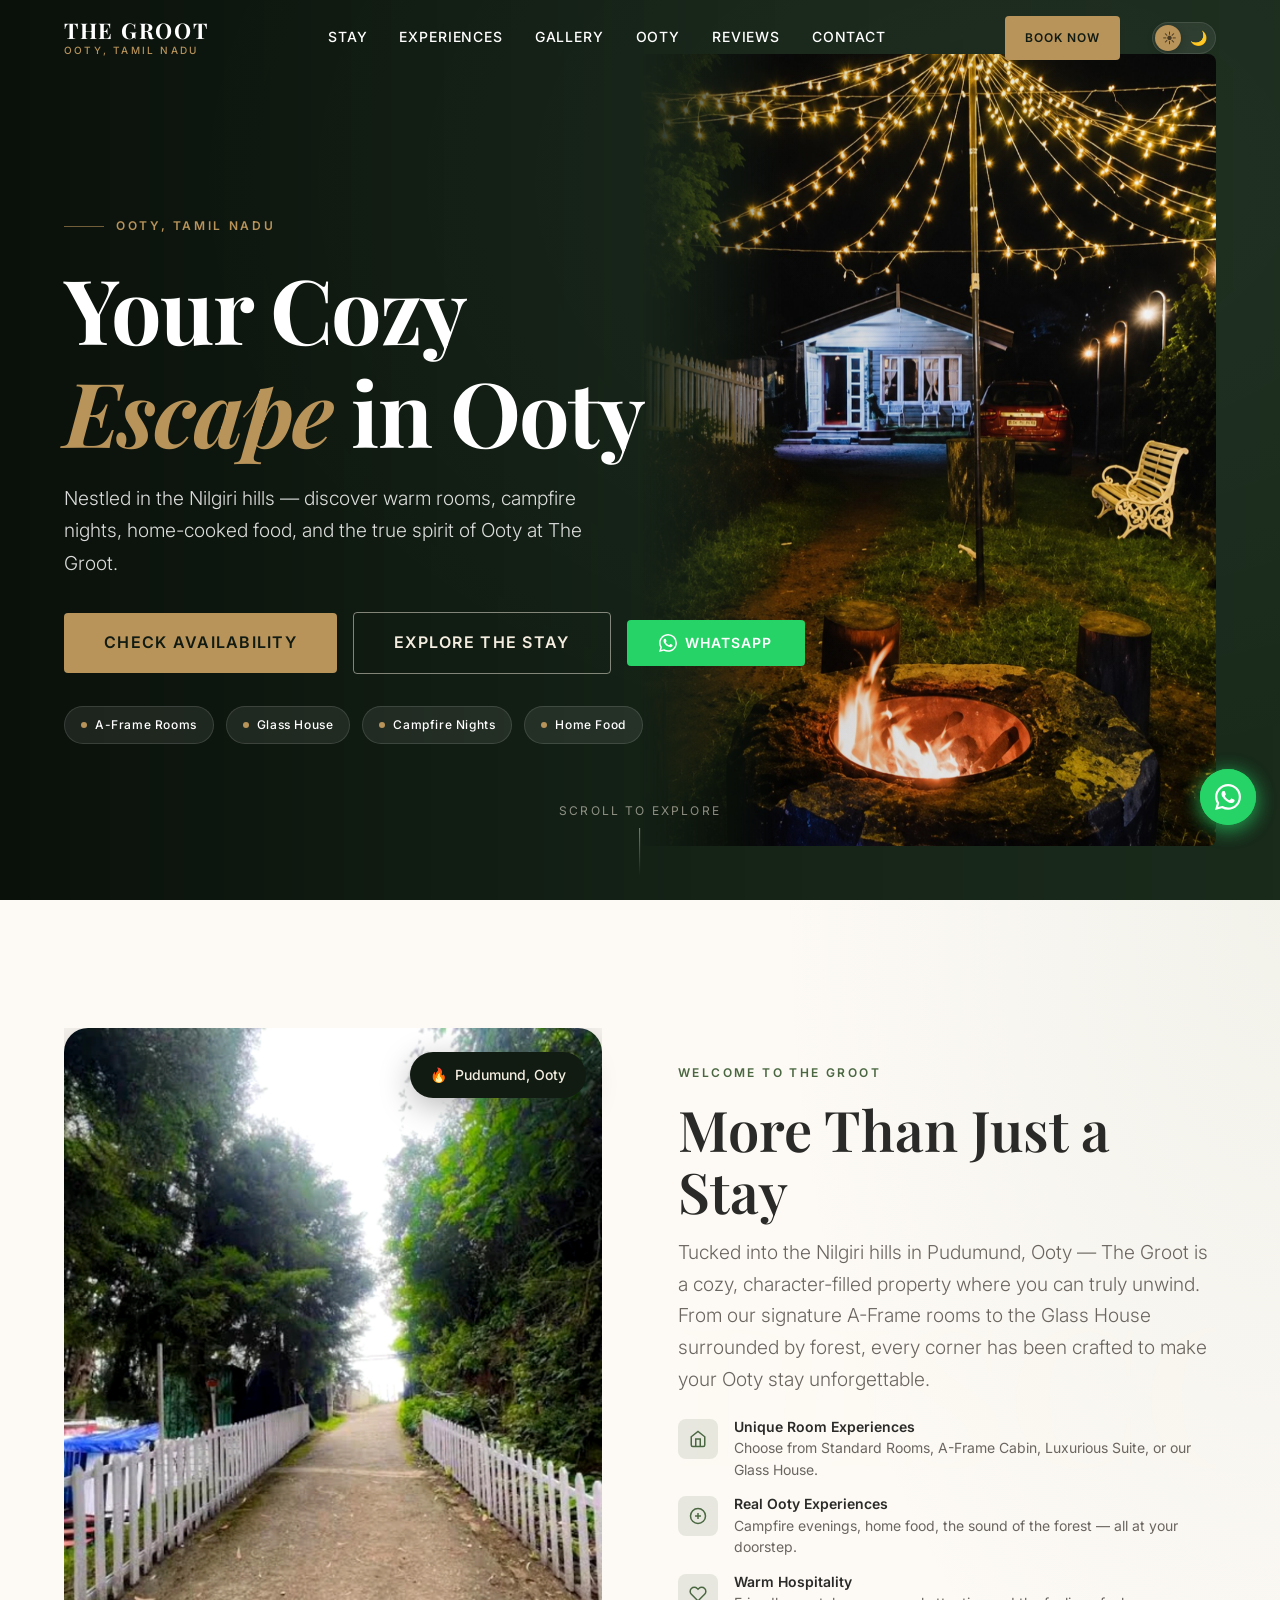
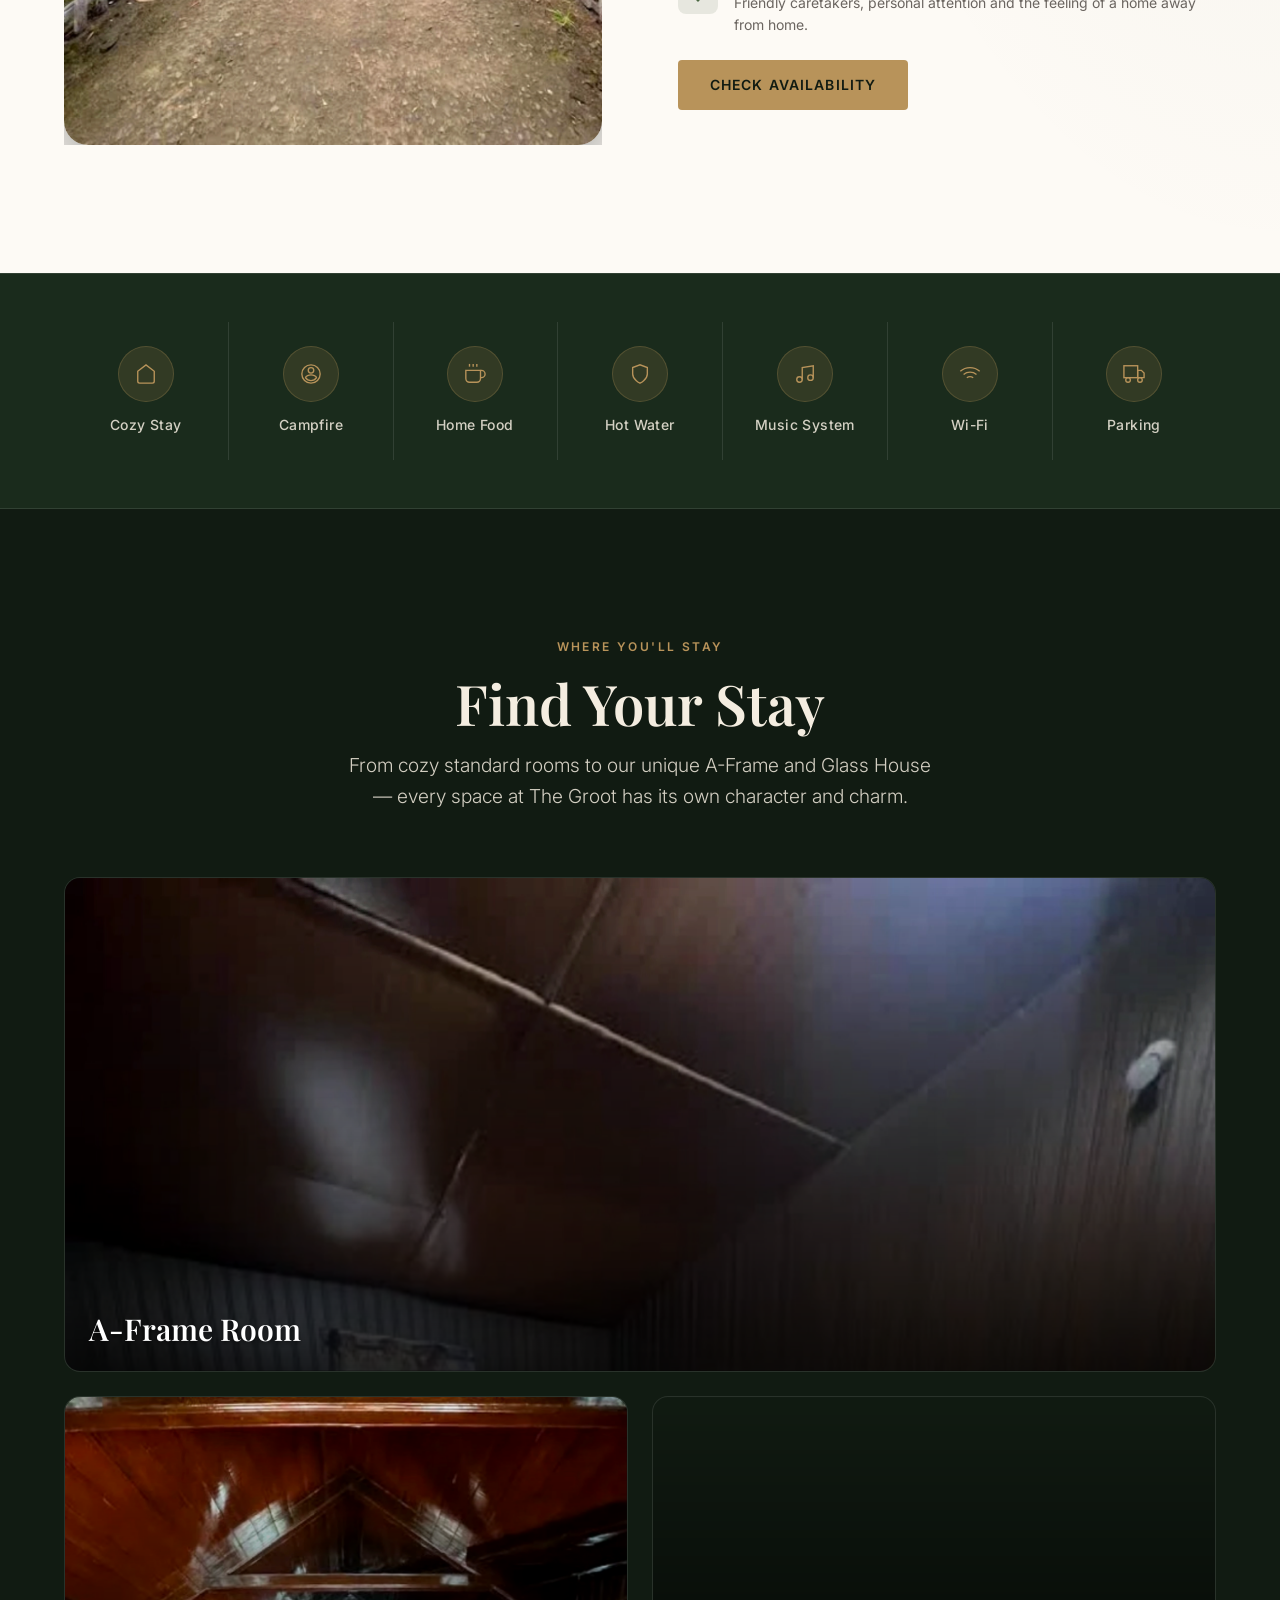
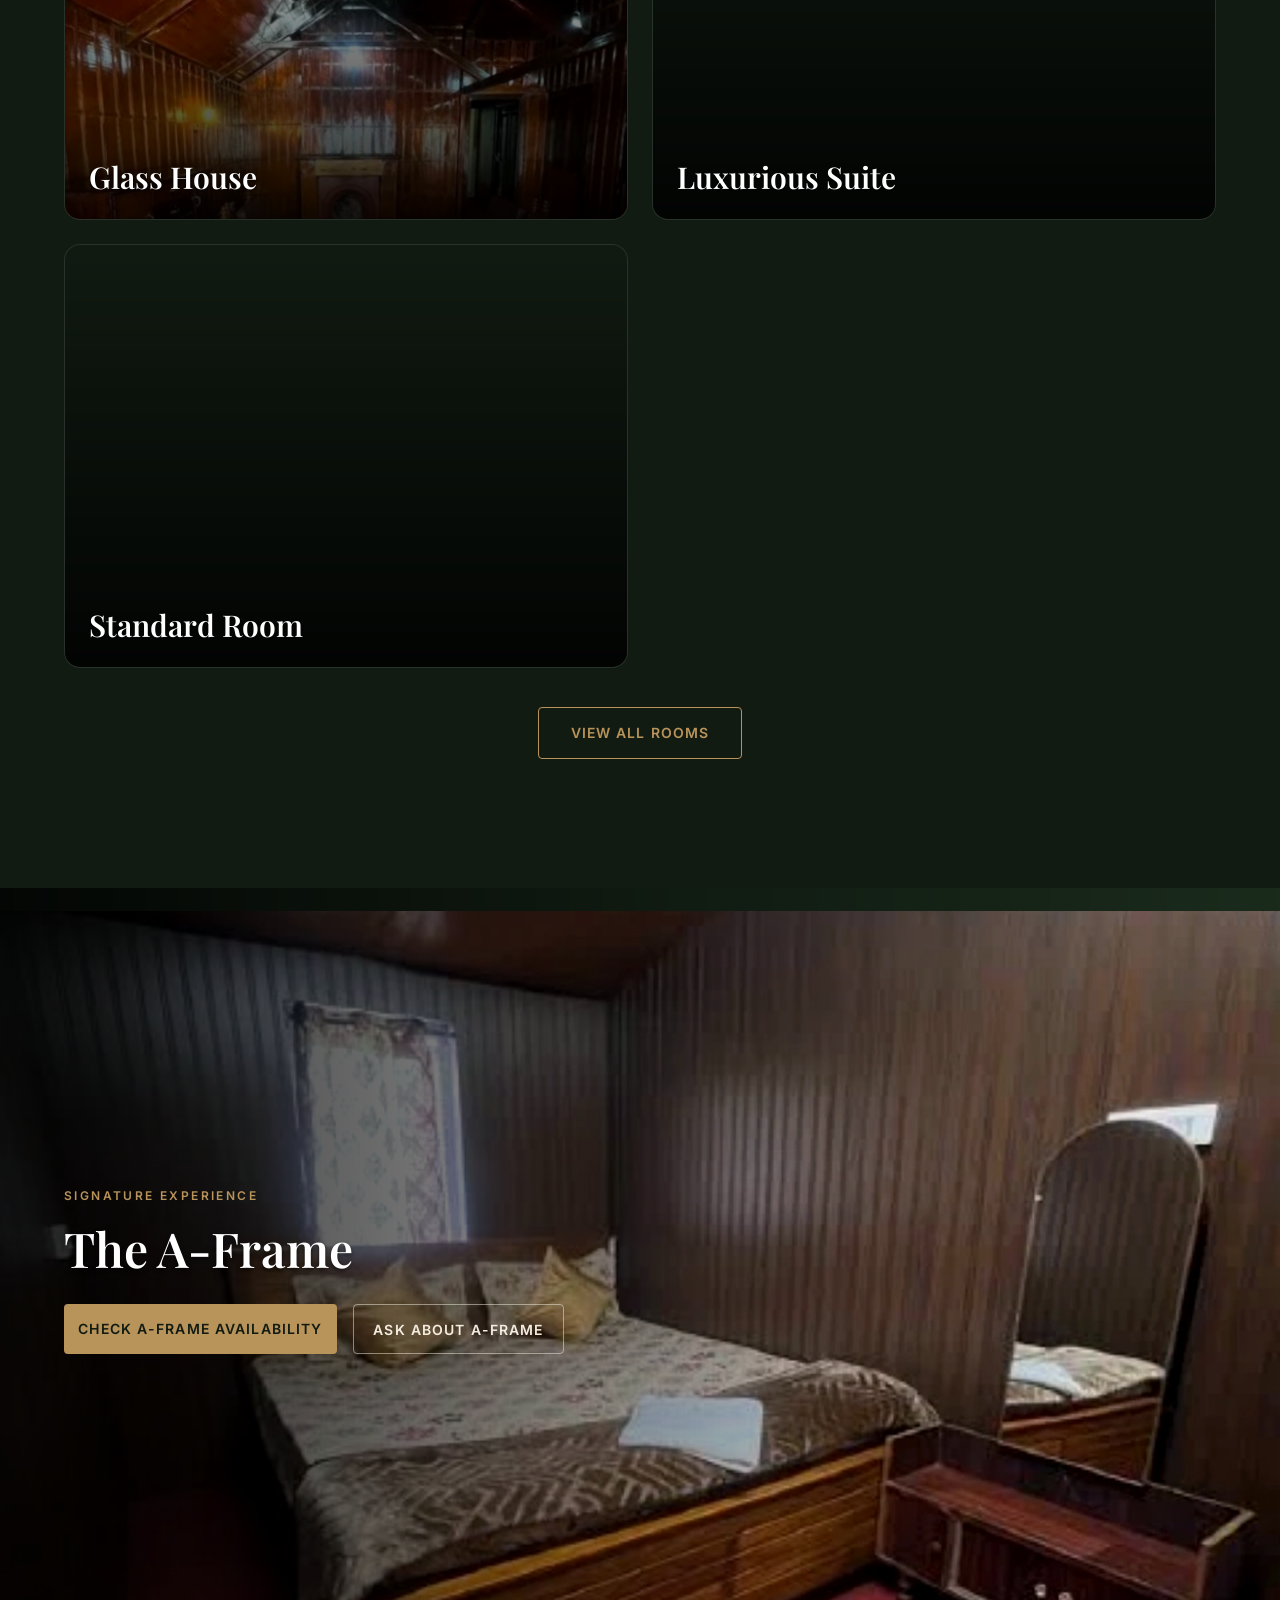
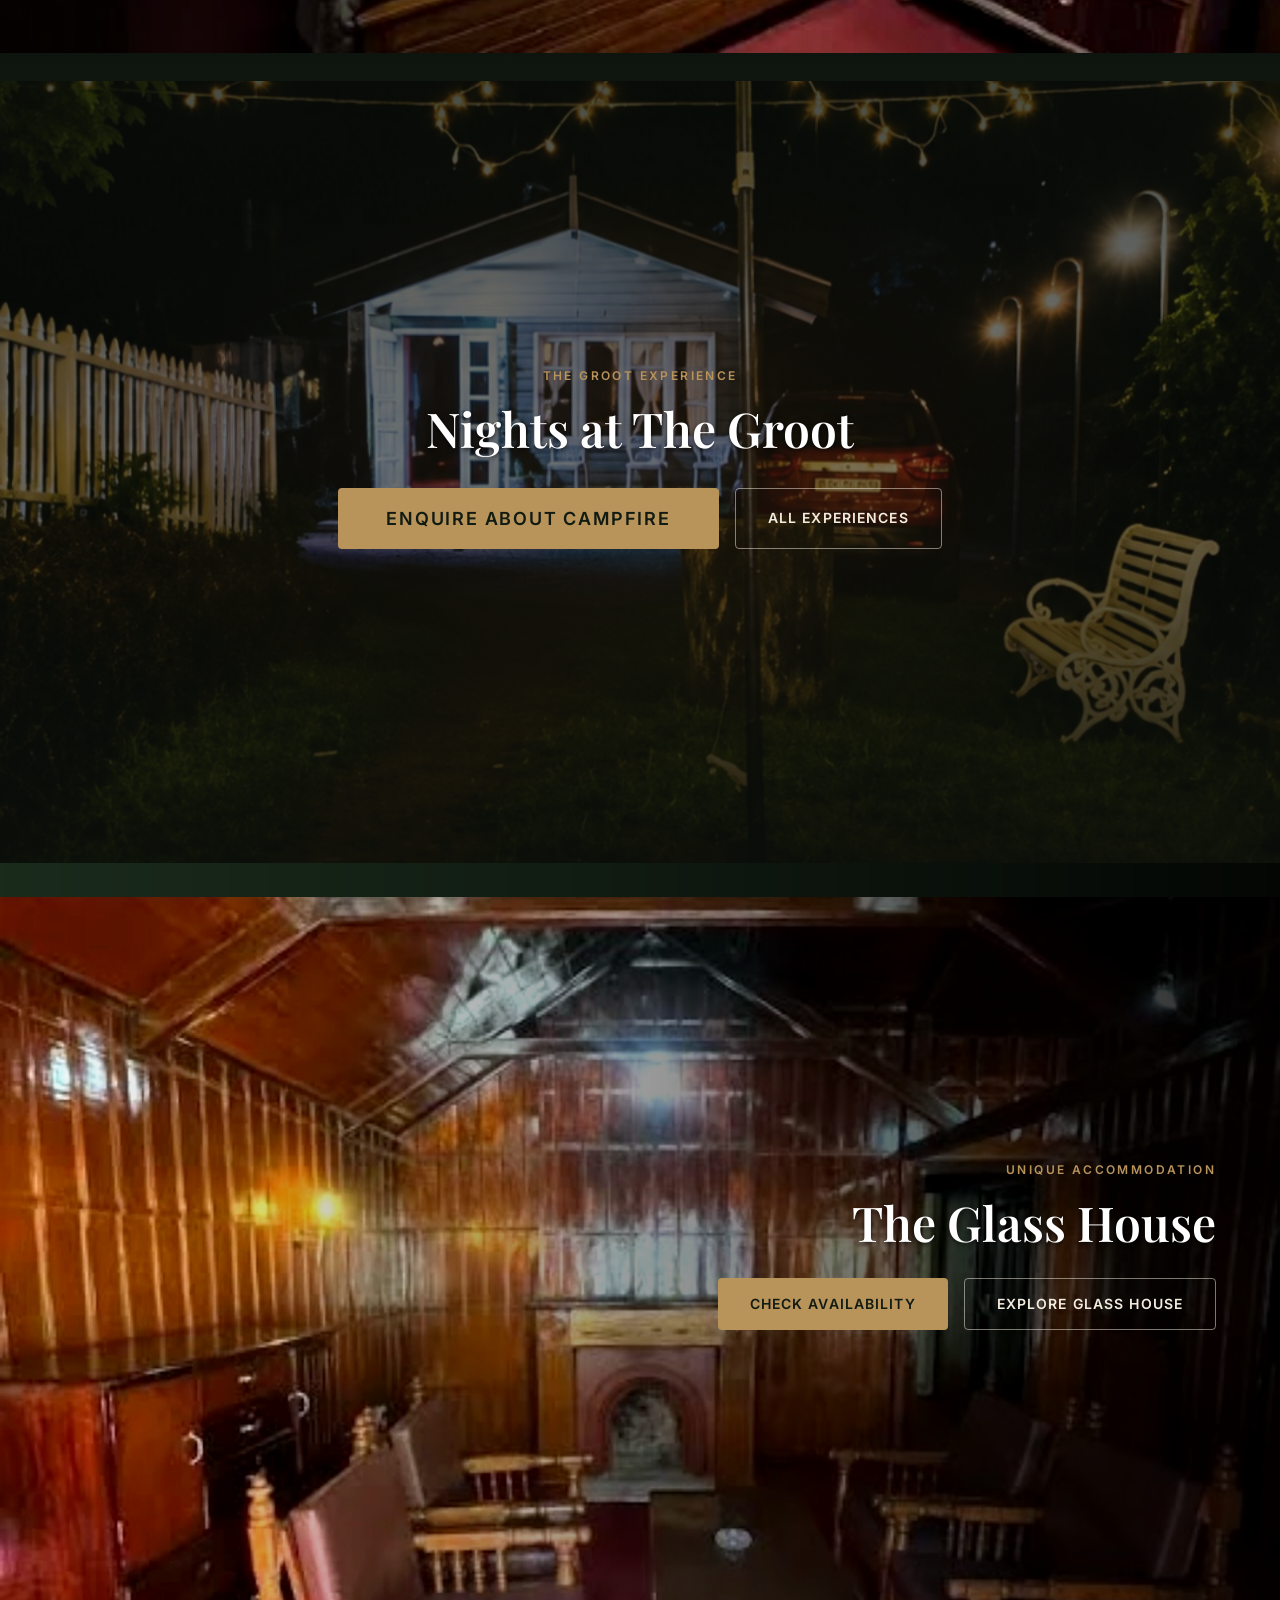
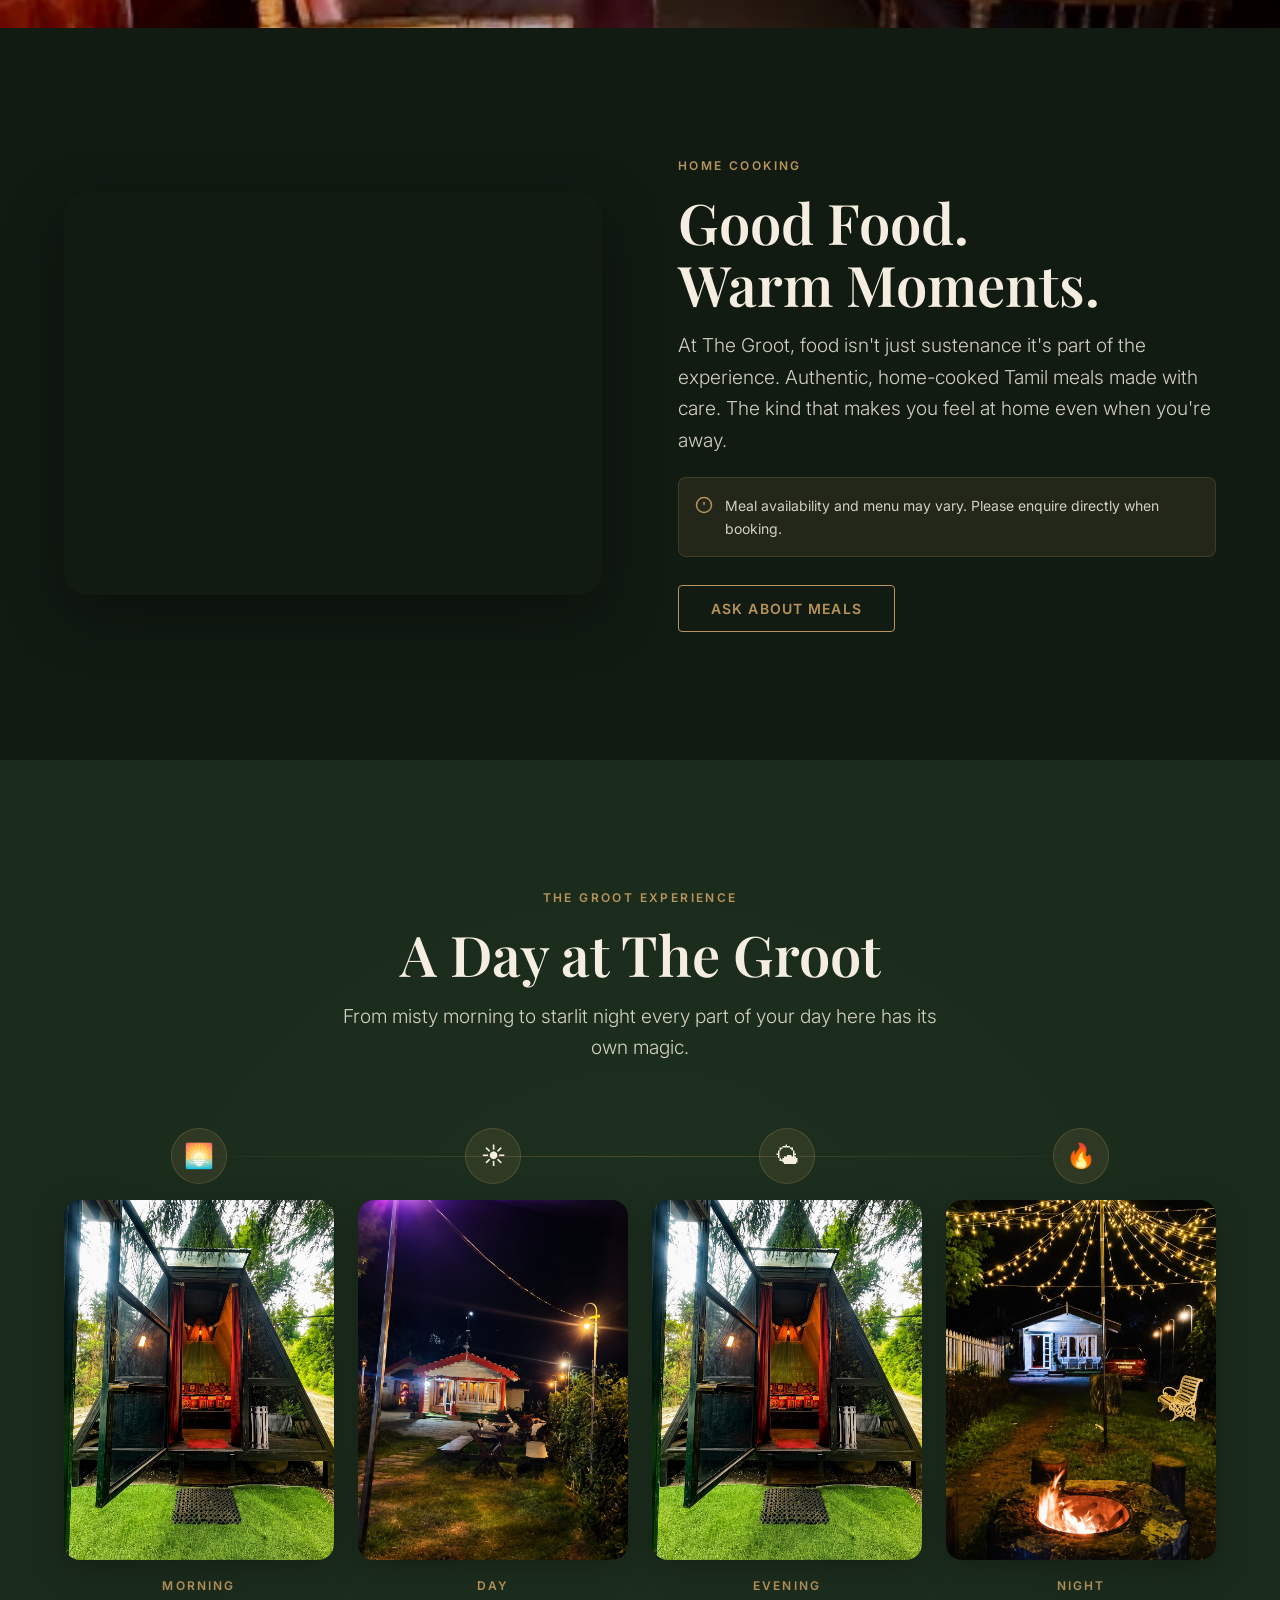
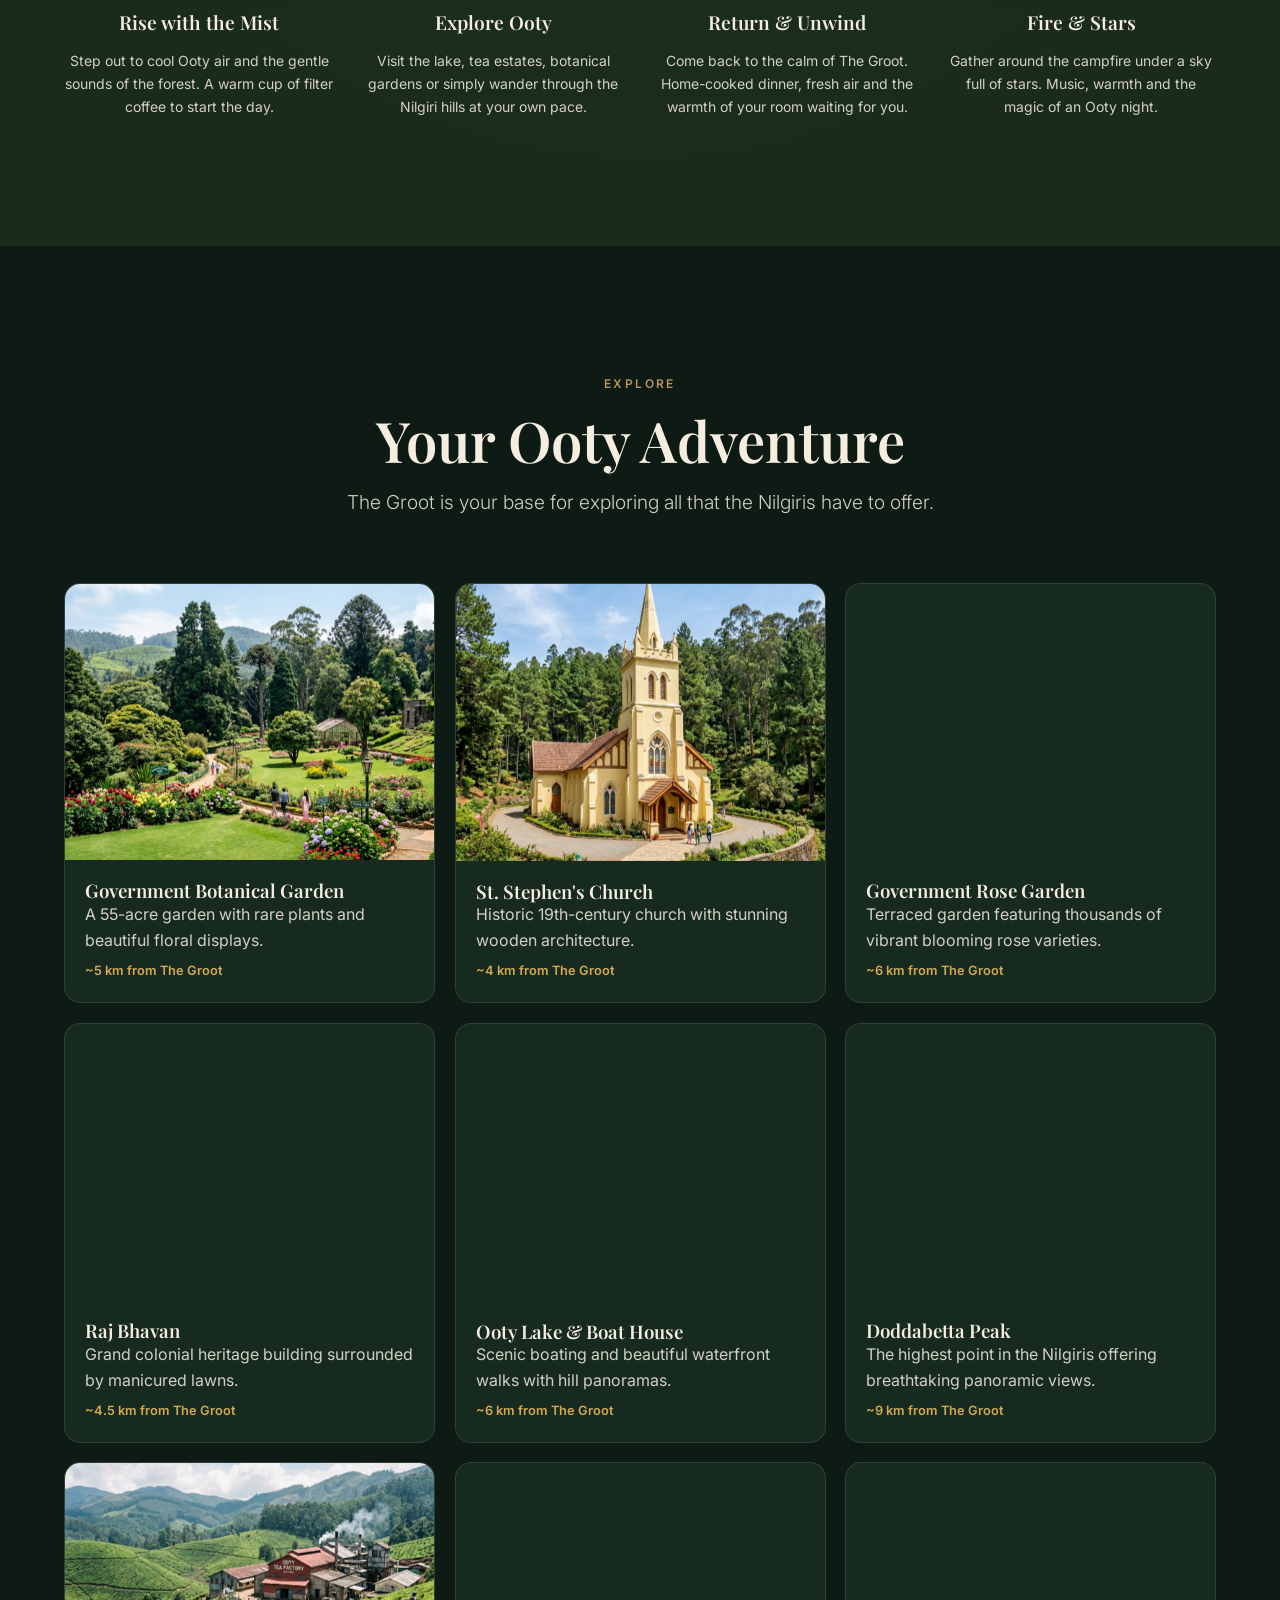
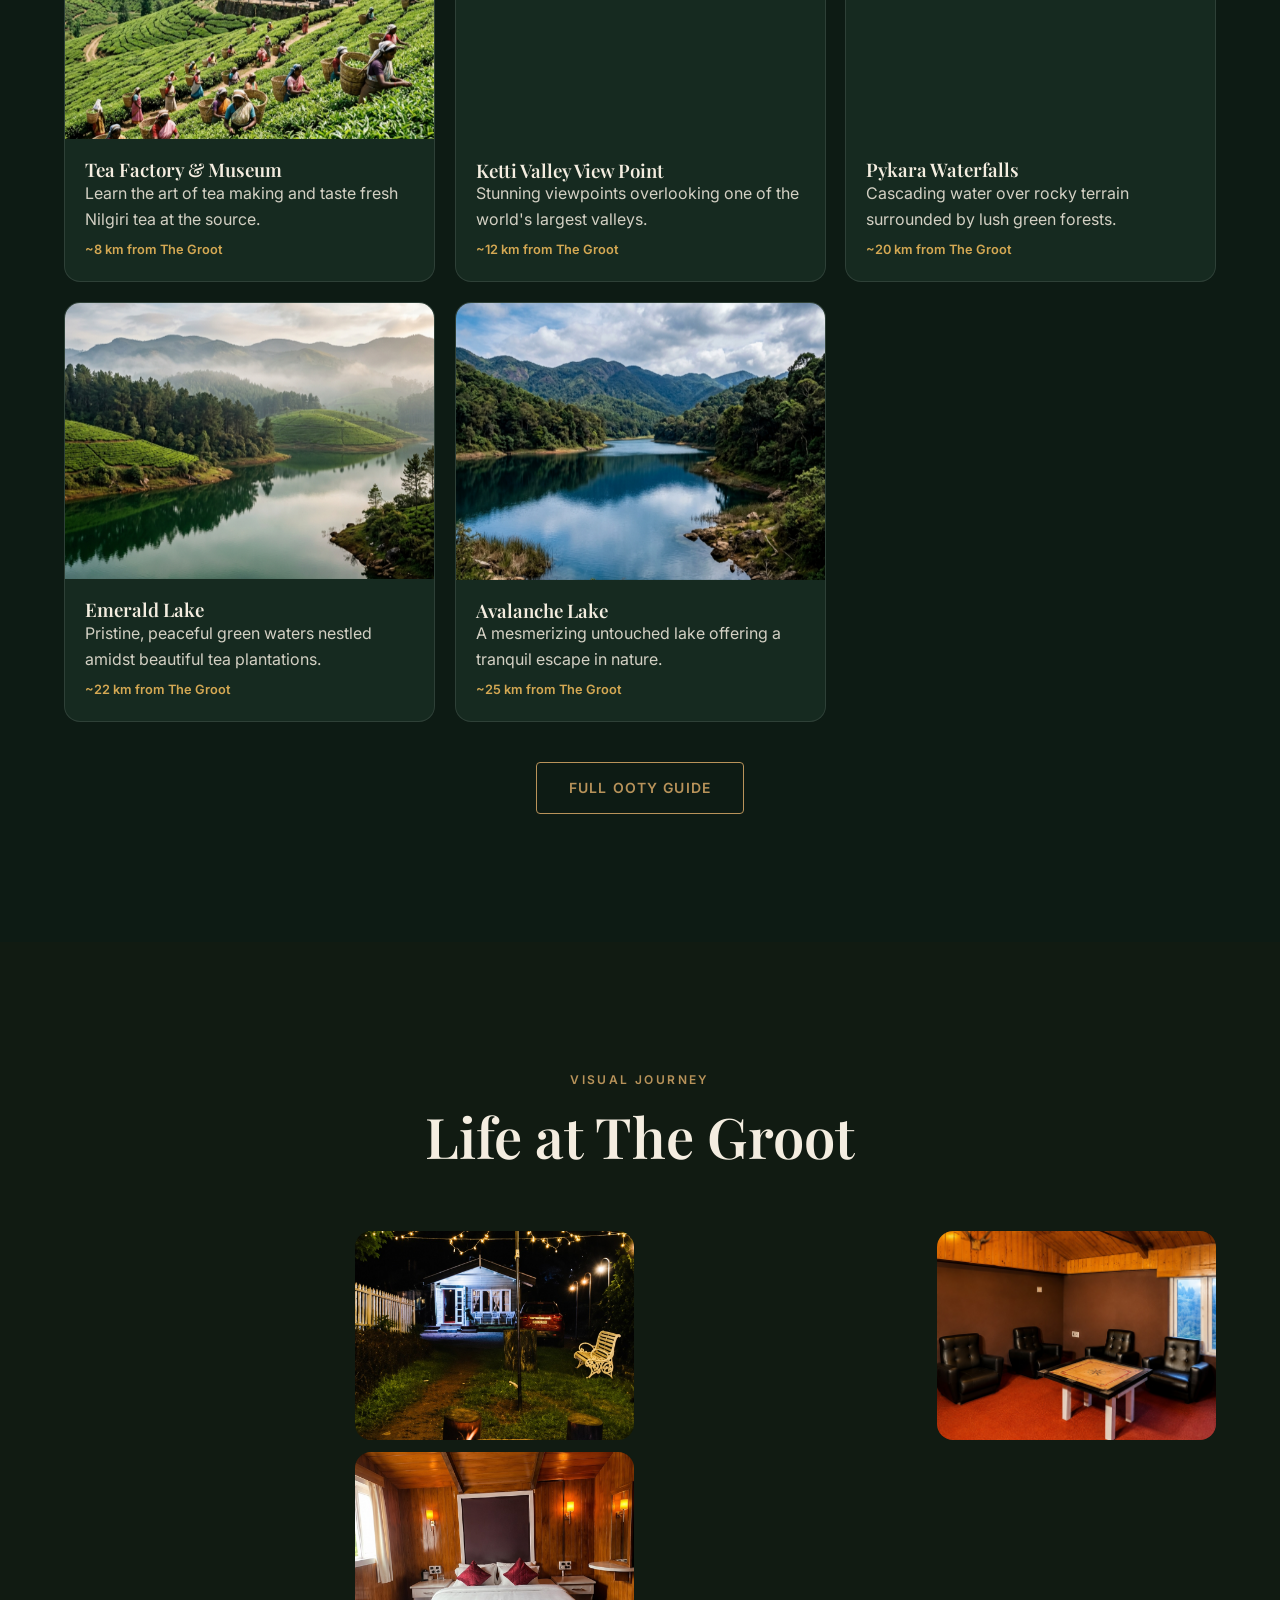
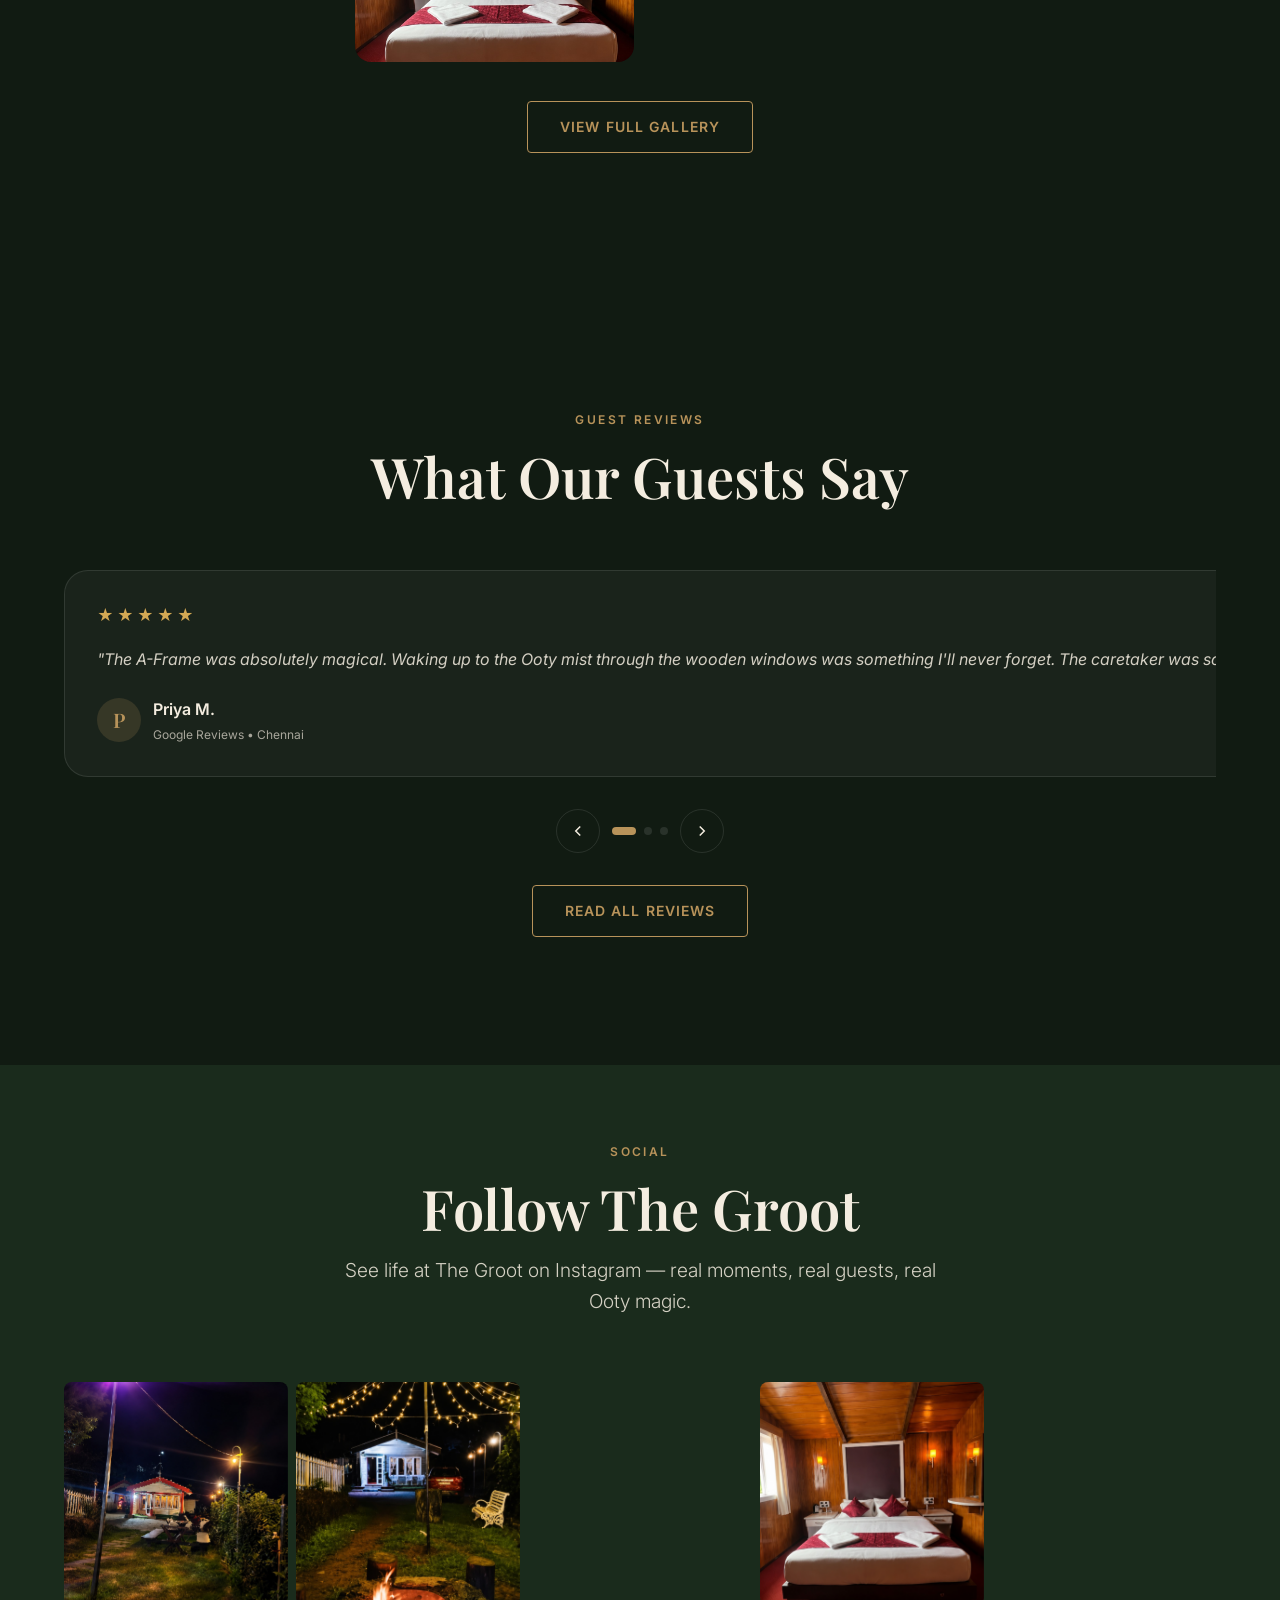
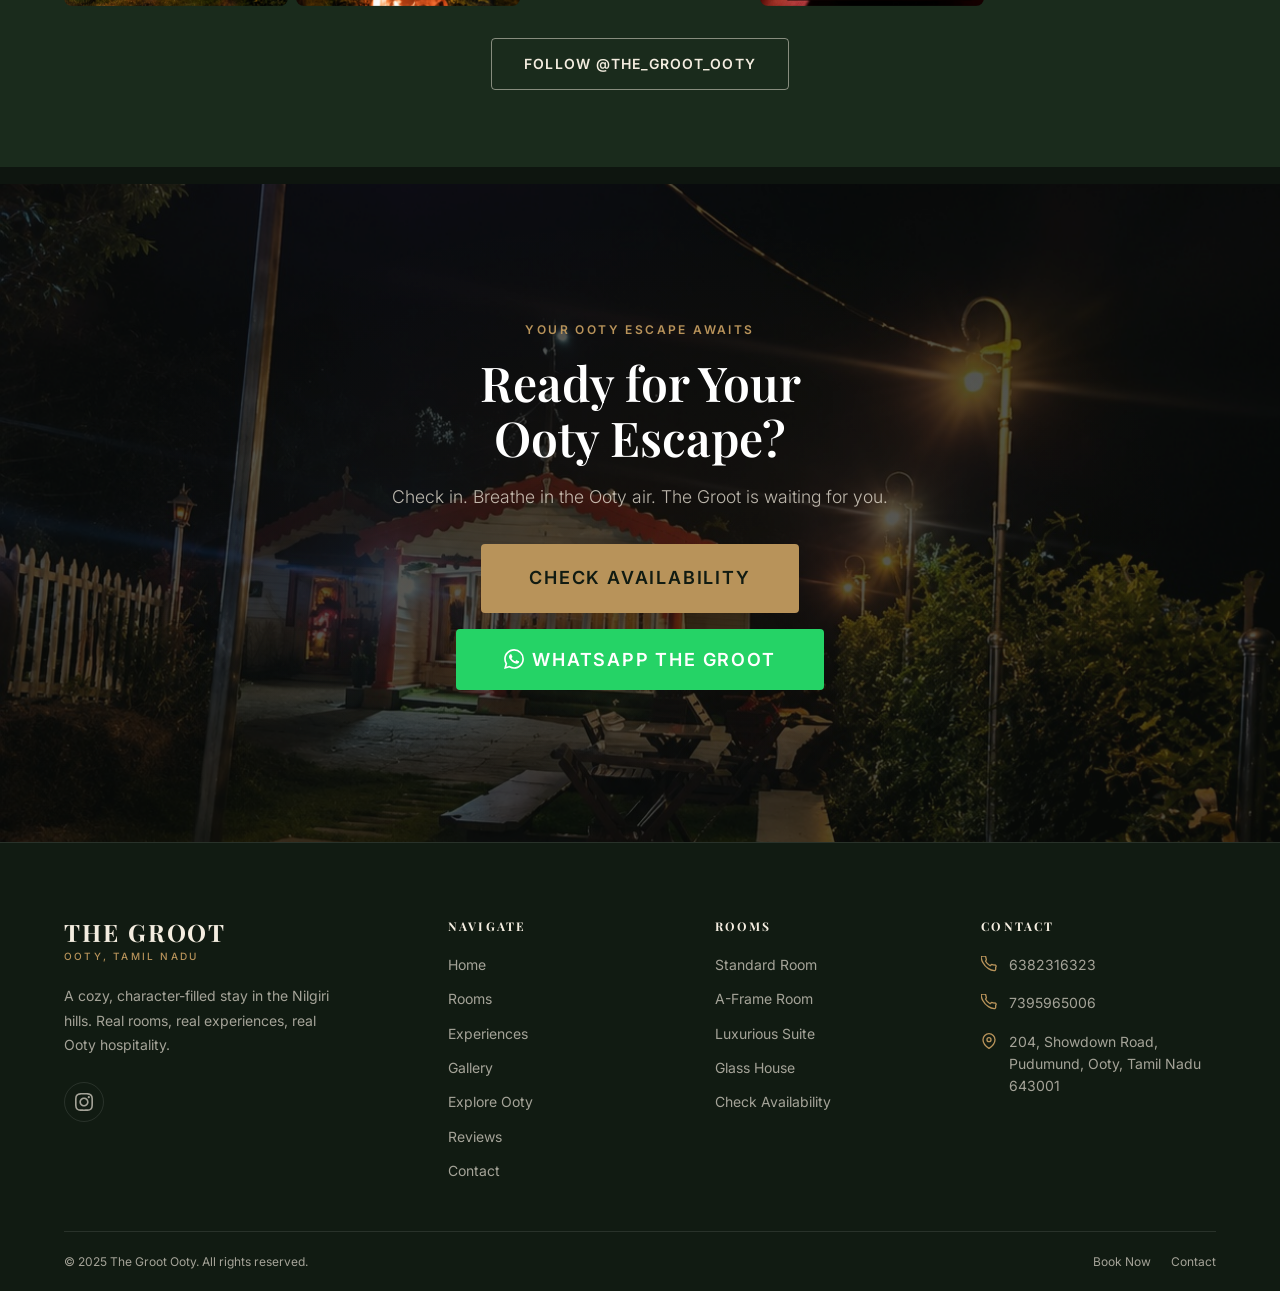
==== commit 4d1b0186: "chore: finalize dual theme setup with night default" ====
--- a/index.html
+++ b/index.html
@@ -18,7 +18,7 @@
       try {
         var t = localStorage.getItem('groot-theme');
         if (!t) {
-          t = window.matchMedia('(prefers-color-scheme: light)').matches ? 'day' : 'night';
+          t = 'night';
         }
         if (t === 'day') {
           document.documentElement.setAttribute('data-theme', 'day');
@@ -37,7 +37,7 @@
   <link rel="preconnect" href="https://fonts.gstatic.com" crossorigin />
 
   <!-- CSS -->
-  <link rel="stylesheet" href="css/variables.css?v=1.8" />
+  <link rel="stylesheet" href="css/variables.css?v=1.9" />
   <link rel="stylesheet" href="css/base.css" />
   <link rel="stylesheet" href="css/animations.css" />
   <link rel="stylesheet" href="css/components.css" />
--- a/css/variables.css
+++ b/css/variables.css
@@ -128,60 +128,59 @@
 
 [data-theme="day"] {
   /* --- Semantic Colors --- */
-  --bg-dark:            #F7F4EF;
-  --bg-section:         #EFEAE1;
+  --bg-dark:            #F7FBF3;
+  --bg-section:         #EEF7E8;
   --bg-card:            #FFFFFF;
-  --bg-glass:           rgba(255, 255, 255, 0.85);
+  --bg-glass:           rgba(255, 255, 255, 0.9);
   --bg-light:           #FFFFFF;
-  --text-primary:       #2A3F2C;
-  --text-secondary:     #4A5E4C;
-  --text-muted:         #7A8B7C;
-  --text-dark:          #2A3F2C;
-  --text-dark-secondary:#4A5E4C;
+  --text-primary:       #263A20;
+  --text-secondary:     #64715D;
+  --text-muted:         #8ea395;
+  --text-dark:          #263A20;
+  --text-dark-secondary:#64715D;
   --text-on-image:      #FFFFFF;
   --text-on-image-muted: rgba(255, 255, 255, 0.85);
-  --accent-primary:     #B8835A;
-  --accent-hover:       #9E6B43;
-  --border-dark:        rgba(0, 0, 0, 0.10);
-  --border-light:       rgba(0, 0, 0, 0.05);
+  --accent-primary:     #6FAF45;
+  --accent-hover:       #4F8730;
+  --border-dark:        rgba(92, 150, 56, 0.15);
+  --border-light:       rgba(92, 150, 56, 0.08);
 
   /* --- Mapped Brand Colors for consistent Day Mode UI --- */
-  --color-forest:       #F7F4EF;
-  --color-forest-deep:  #EFEAE1;
-  --color-moss:         #E6DFD3;
-  --color-sage:         #7A8B7C;
-  --color-sage-light:   #92A394;
-  --color-cream:        #2A3F2C;
+  --color-forest:       #F7FBF3;
+  --color-forest-deep:  #EEF7E8;
+  --color-moss:         #E3F0D9;
+  --color-sage:         #809675;
+  --color-sage-light:   #A1B795;
+  --color-cream:        #263A20;
   --color-cream-warm:   #FFFFFF;
-  --color-warm-white:   #F5F0E8;
-  --color-beige:        #D8CFC0;
-  --color-beige-dark:   #B8AD9C;
-  --color-brown:        #9E6B43;
-  --color-brown-light:  #B8835A;
-  --color-bronze:       #B8835A;
-  --color-bronze-dark:  #9E6B43;
-  --color-amber:        #9E6B43;
-  --color-charcoal:     #2A3F2C;
-  --color-charcoal-soft:#4A5E4C;
-  --color-stone:        #4A5E4C;
-  --color-mist:         rgba(0,0,0,0.04);
+  --color-warm-white:   #EEF7E8;
+  --color-beige:        #E3F0D9;
+  --color-beige-dark:   #CDE4C0;
+  --color-brown:        #4F8730;
+  --color-brown-light:  #6FAF45;
+  --color-bronze:       #5C9638;
+  --color-bronze-dark:  #4F8730;
+  --color-amber:        #5C9638;
+  --color-charcoal:     #263A20;
+  --color-charcoal-soft:#64715D;
+  --color-stone:        #64715D;
+  --color-mist:         rgba(92, 150, 56, 0.04);
   
   /* Fallbacks for mapped components */
   --card-bg:            #FFFFFF;
-  --card-border:        rgba(0, 0, 0, 0.08);
-  --card-text:          #2A3F2C;
-  --card-text-muted:    #4A5E4C;
-  --groot-accent:       #B8835A;
-  --groot-accent-dark:  #9E6B43;
-  --groot-primary:      #F7F4EF;
+  --card-border:        rgba(92, 150, 56, 0.12);
+  --card-text:          #263A20;
+  --card-text-muted:    #64715D;
+  --groot-accent:       #6FAF45;
+  --groot-accent-dark:  #5C9638;
+  --groot-primary:      #F7FBF3;
   
   /* Shadow adjustments for a softer premium feel */
-  --shadow-sm:   0 2px 8px rgba(0,0,0,0.06);
-  --shadow-md:   0 8px 32px rgba(0,0,0,0.08);
-  --shadow-lg:   0 20px 60px rgba(0,0,0,0.12);
-  --shadow-card: 0 4px 24px rgba(0,0,0,0.08), 0 1px 4px rgba(0,0,0,0.04);
-}
-
+  --shadow-sm:   0 2px 8px rgba(38, 58, 32, 0.03);
+  --shadow-md:   0 8px 32px rgba(38, 58, 32, 0.05);
+  --shadow-lg:   0 20px 60px rgba(38, 58, 32, 0.06);
+  --shadow-card: 0 4px 24px rgba(38, 58, 32, 0.04), 0 1px 4px rgba(38, 58, 32, 0.02);
+}
 /* =========================================================
    TARGETED COMPONENT OVERRIDES FOR DAY MODE
    ========================================================= */
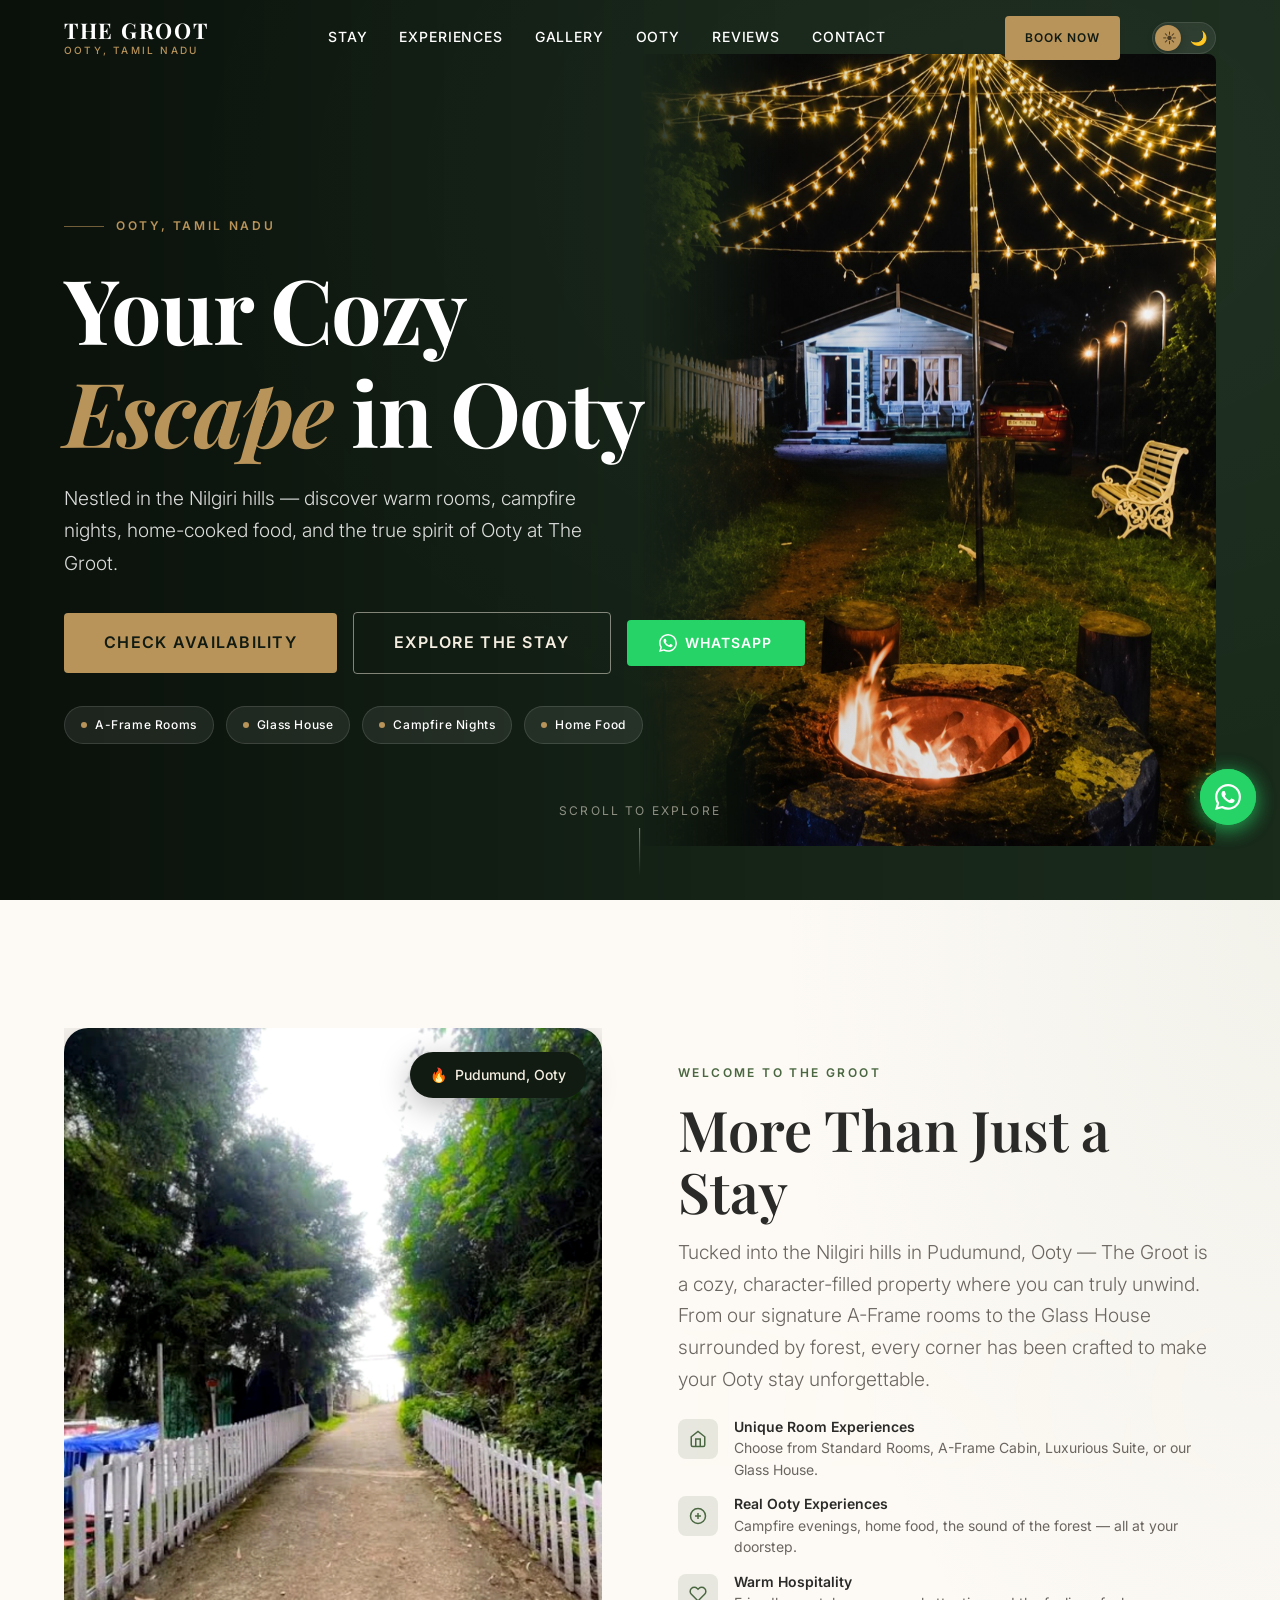
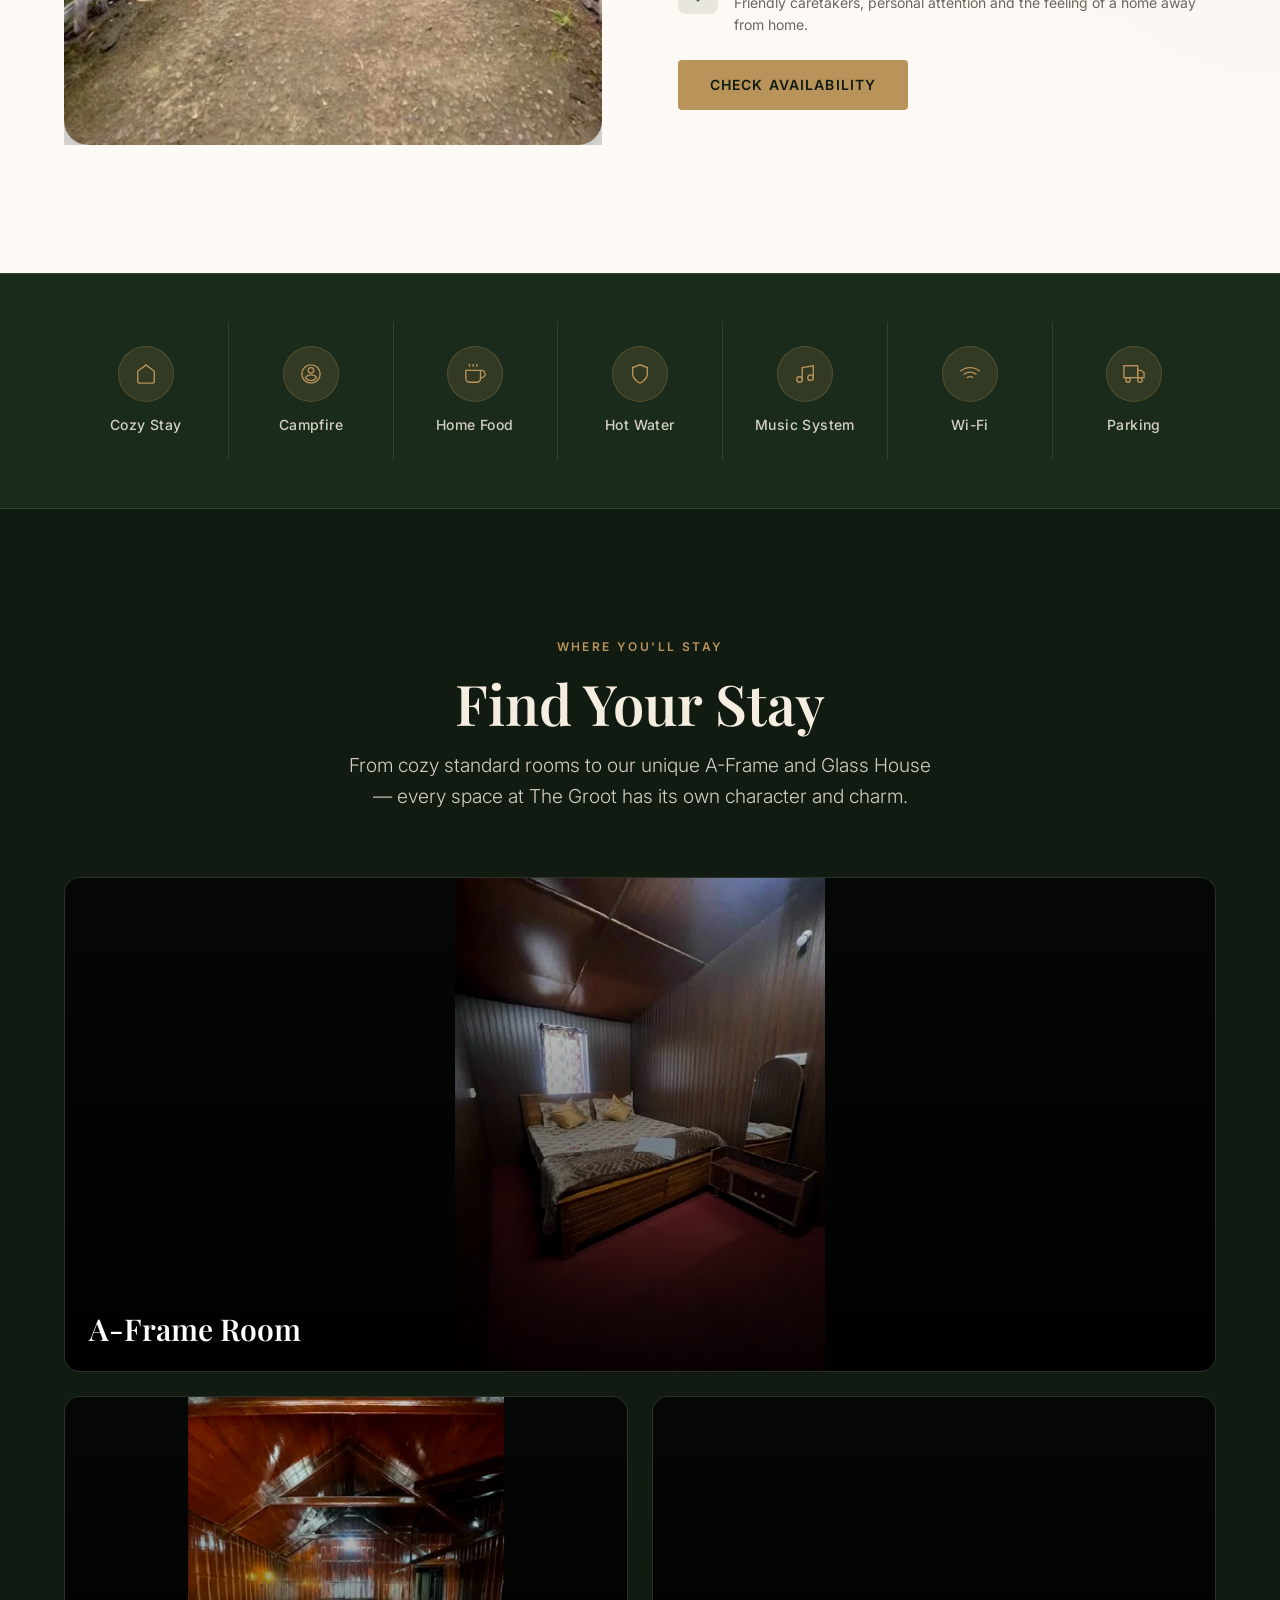
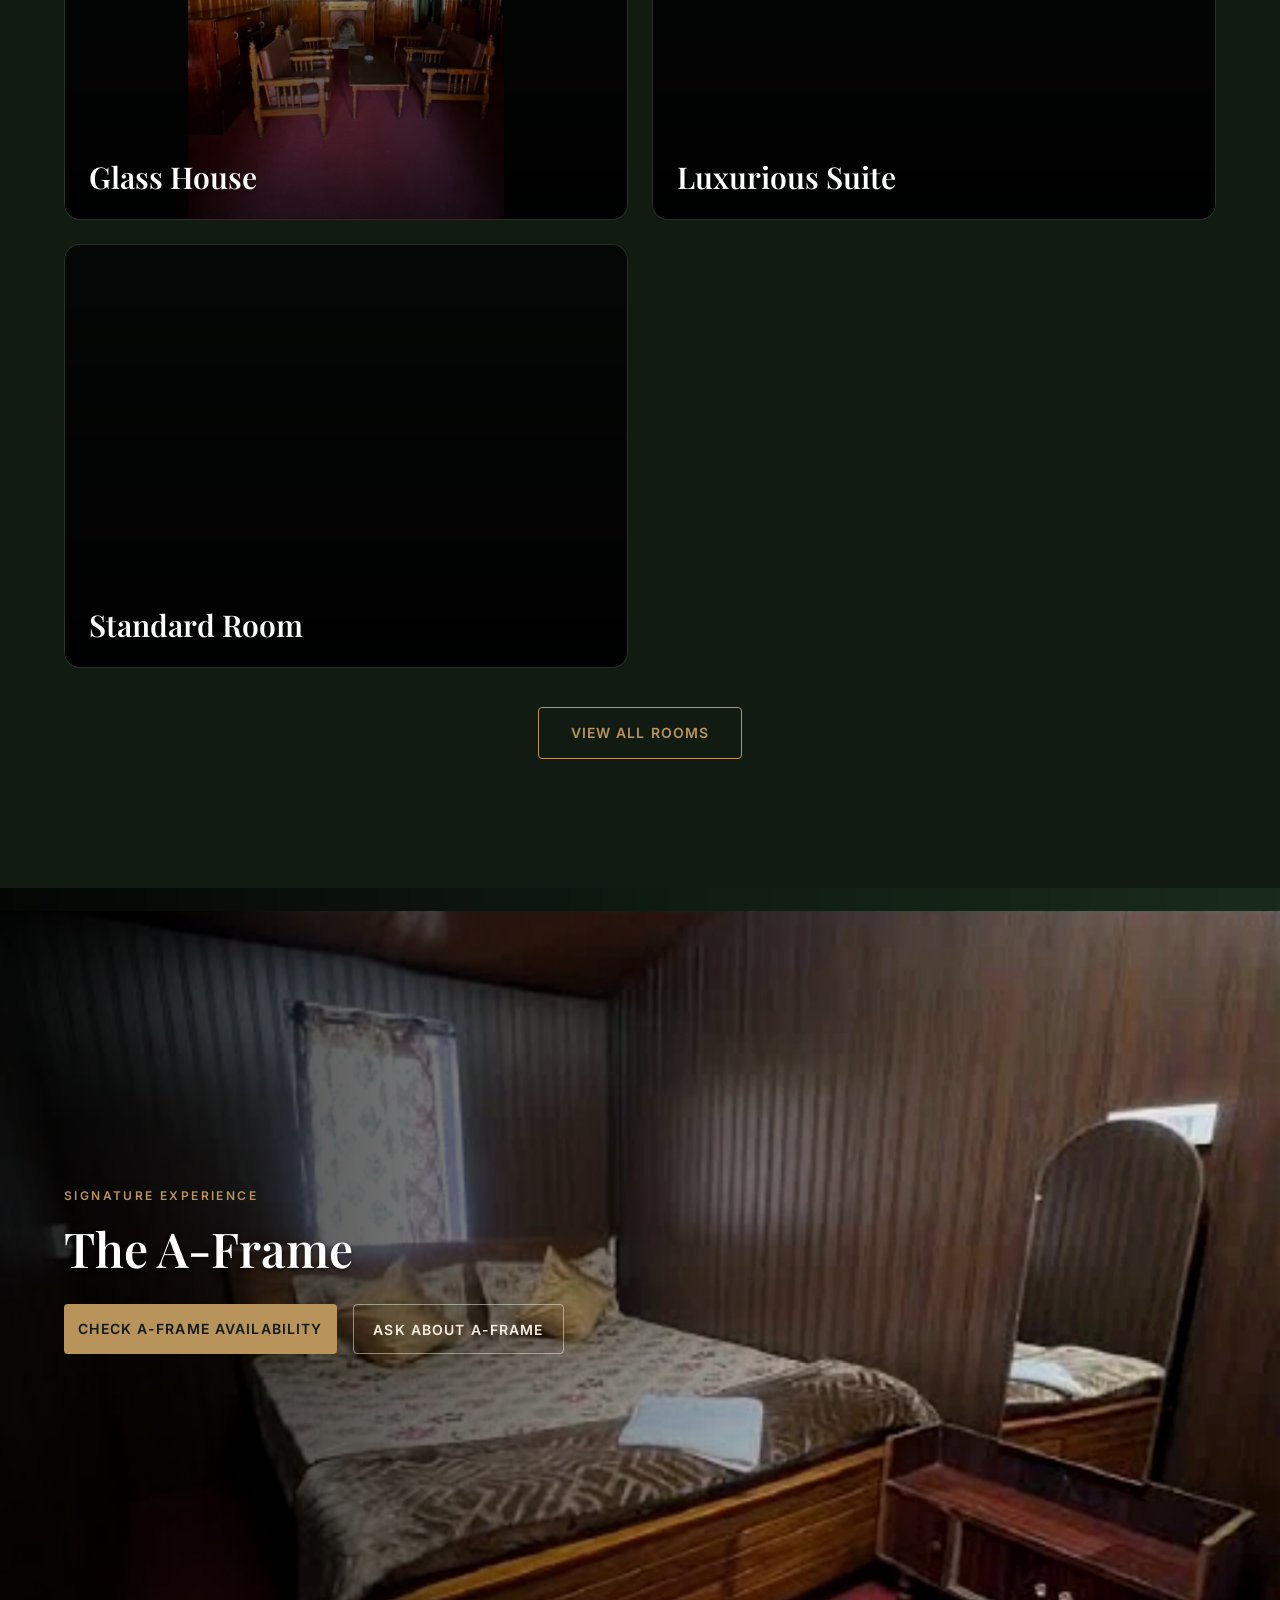
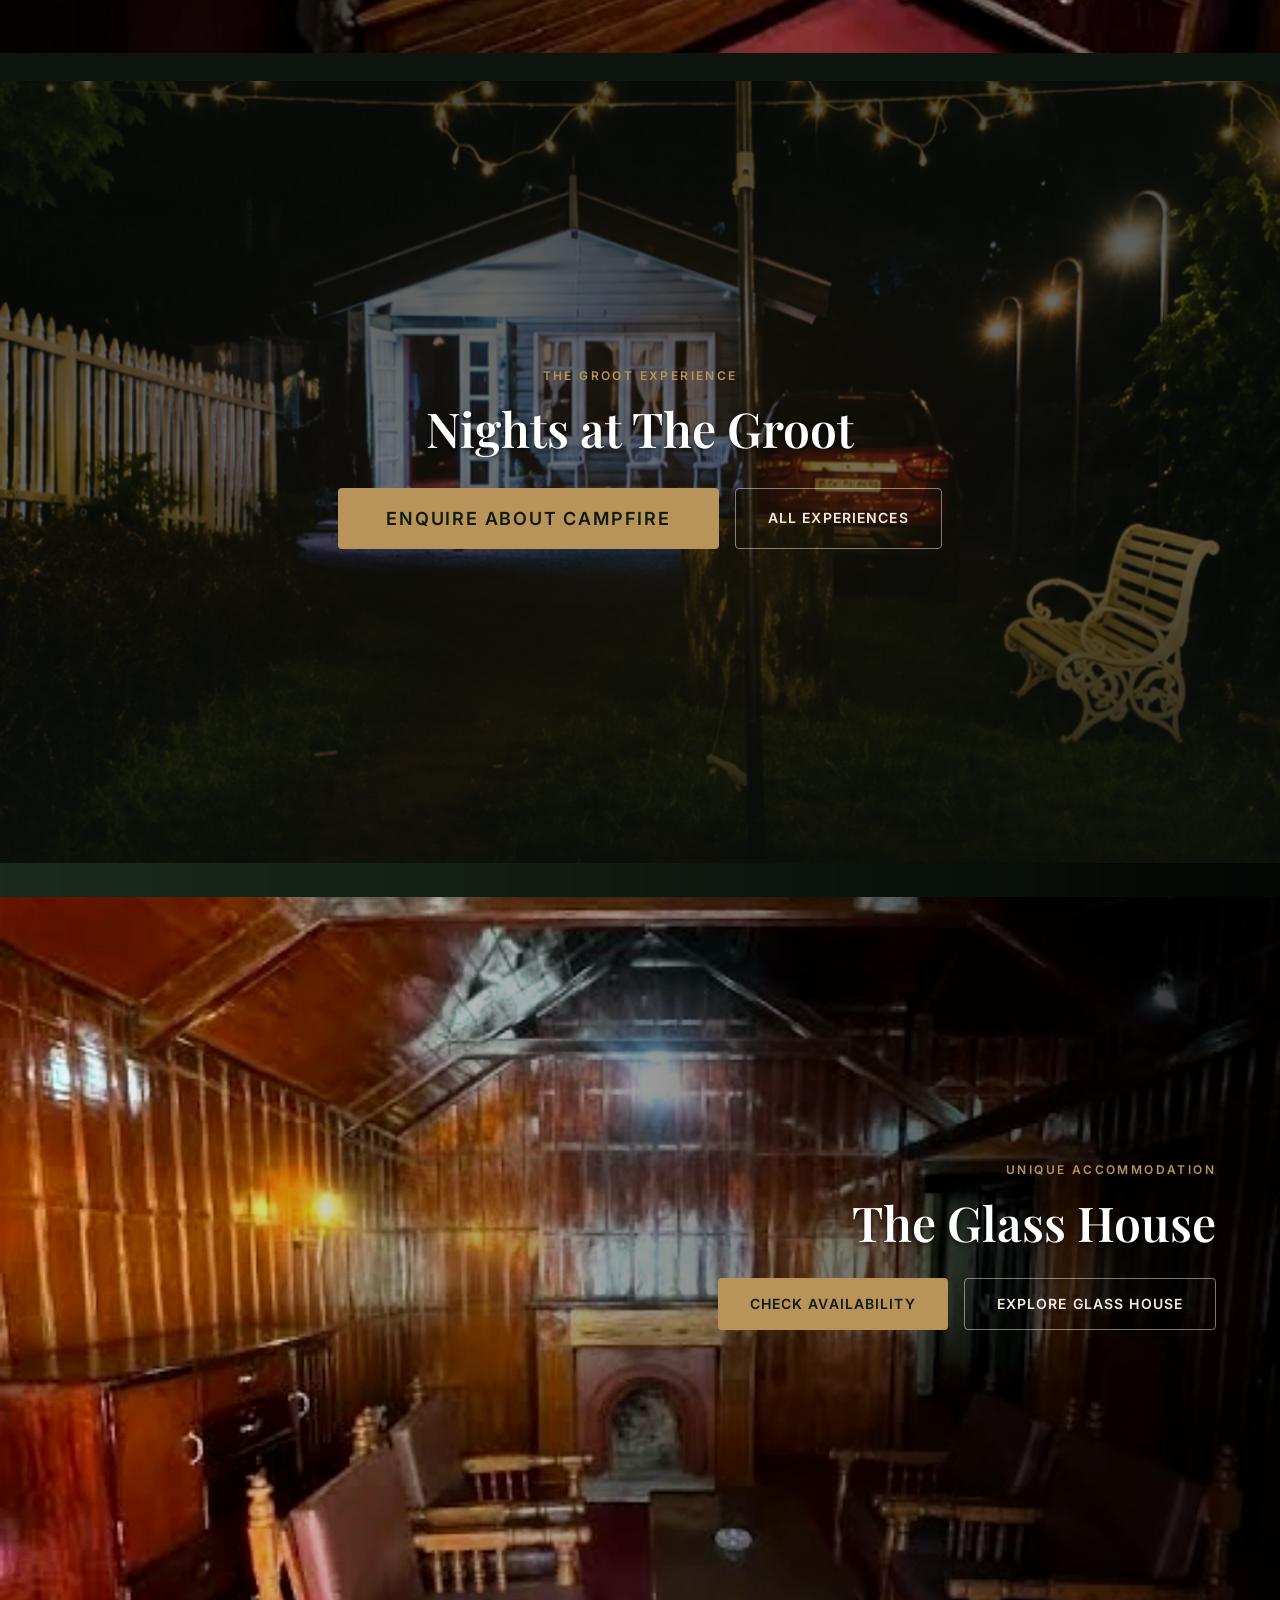
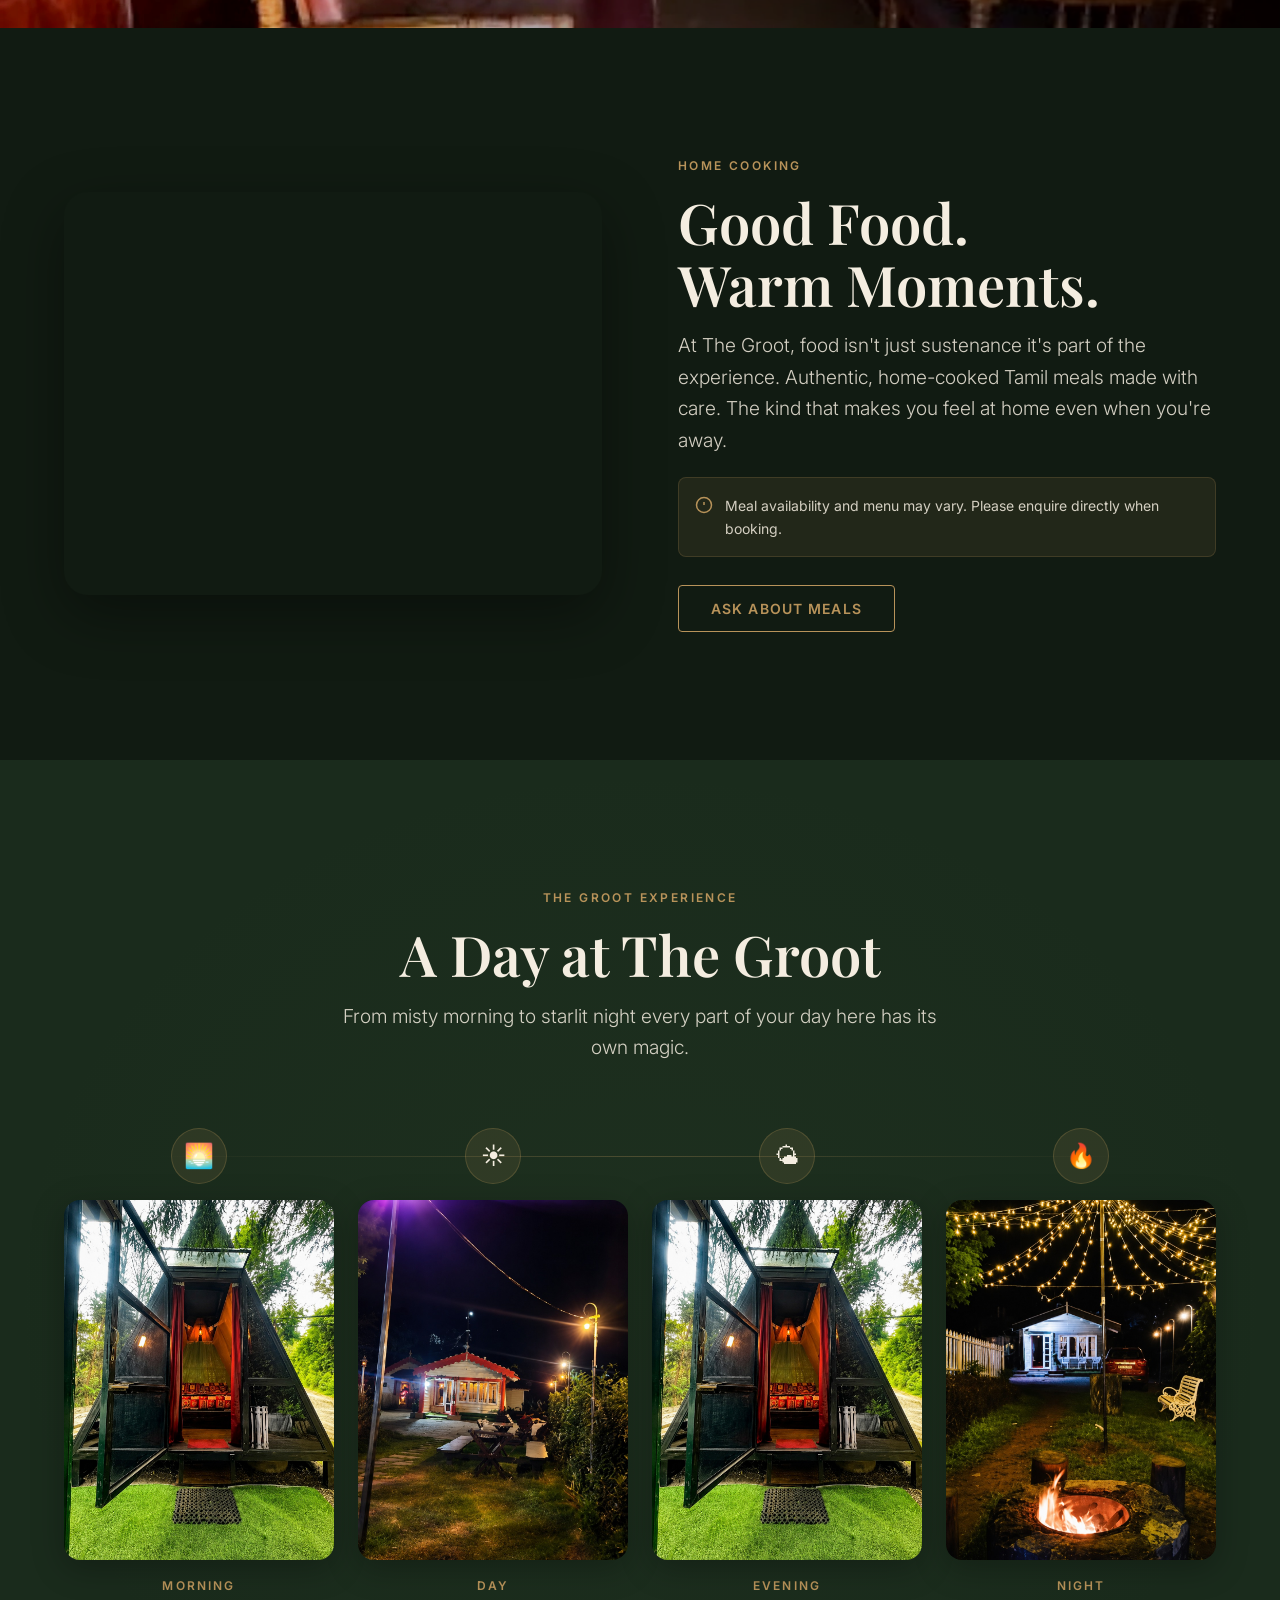
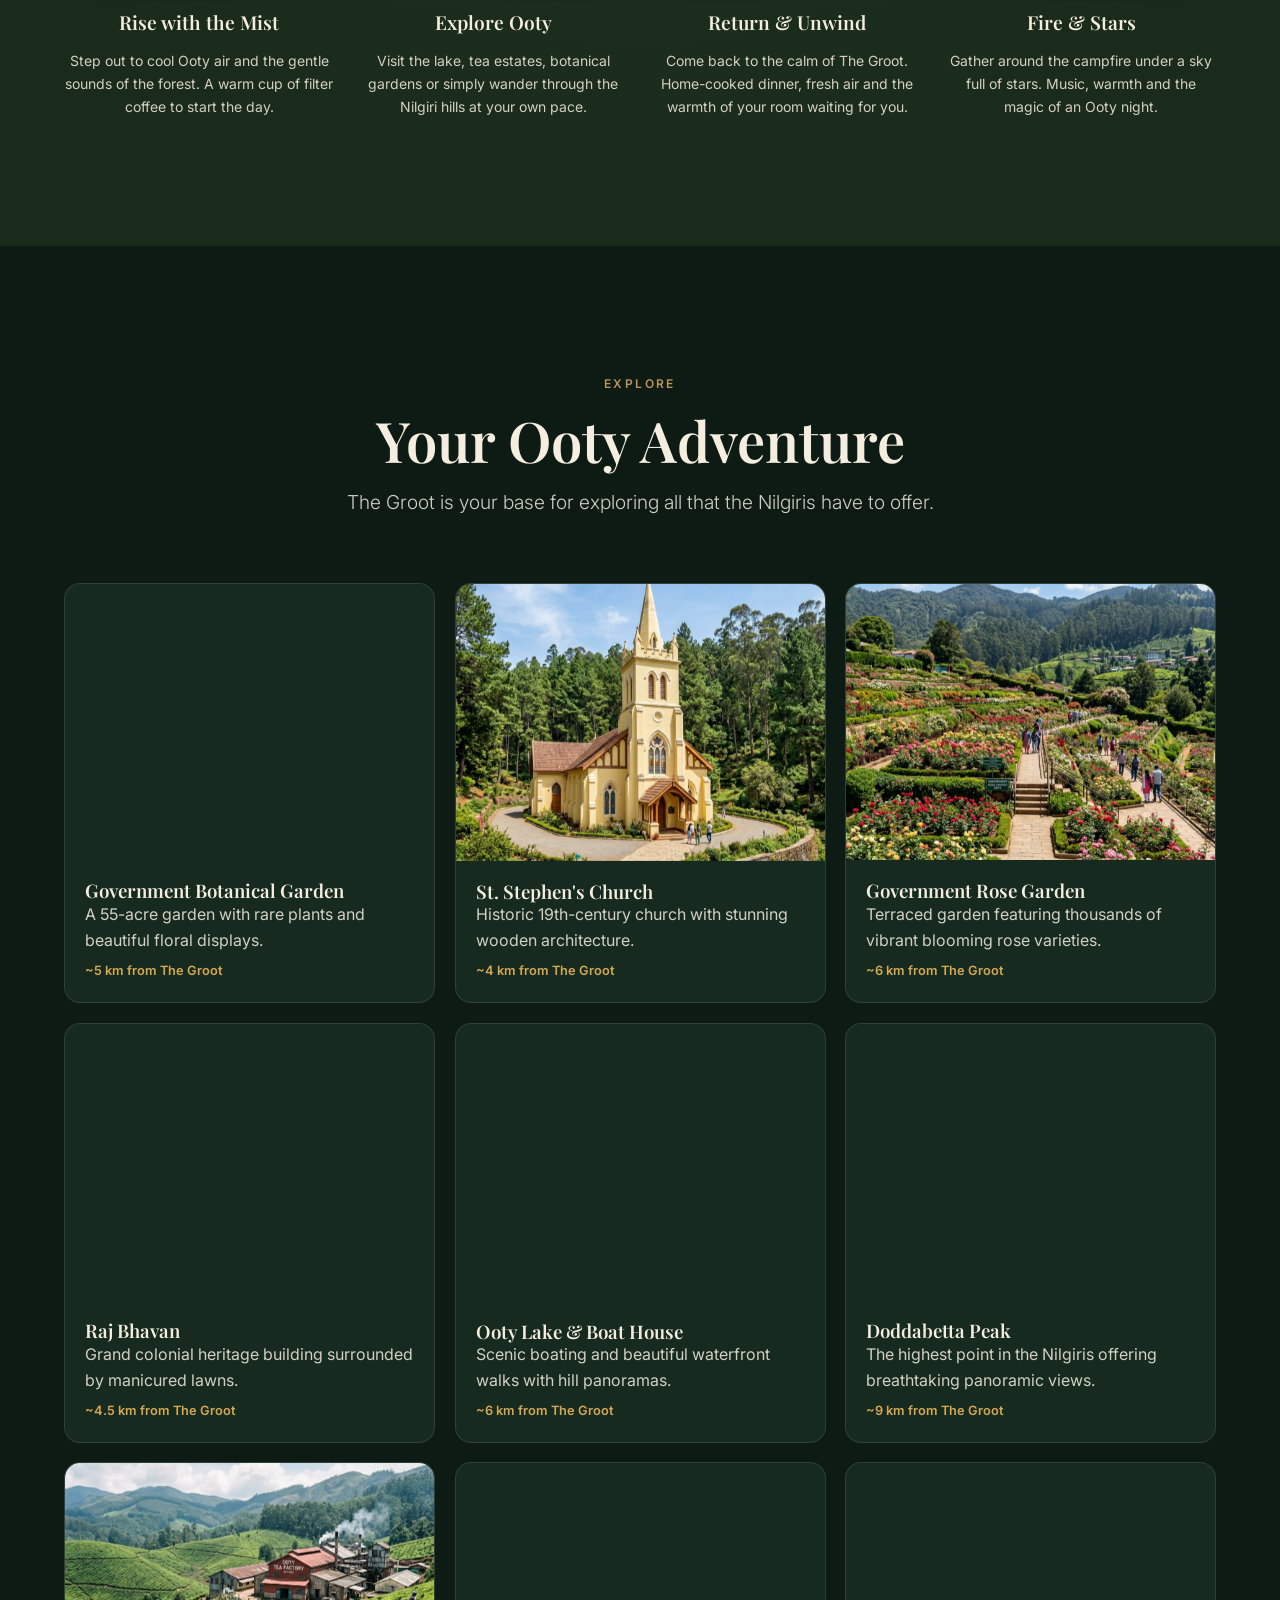
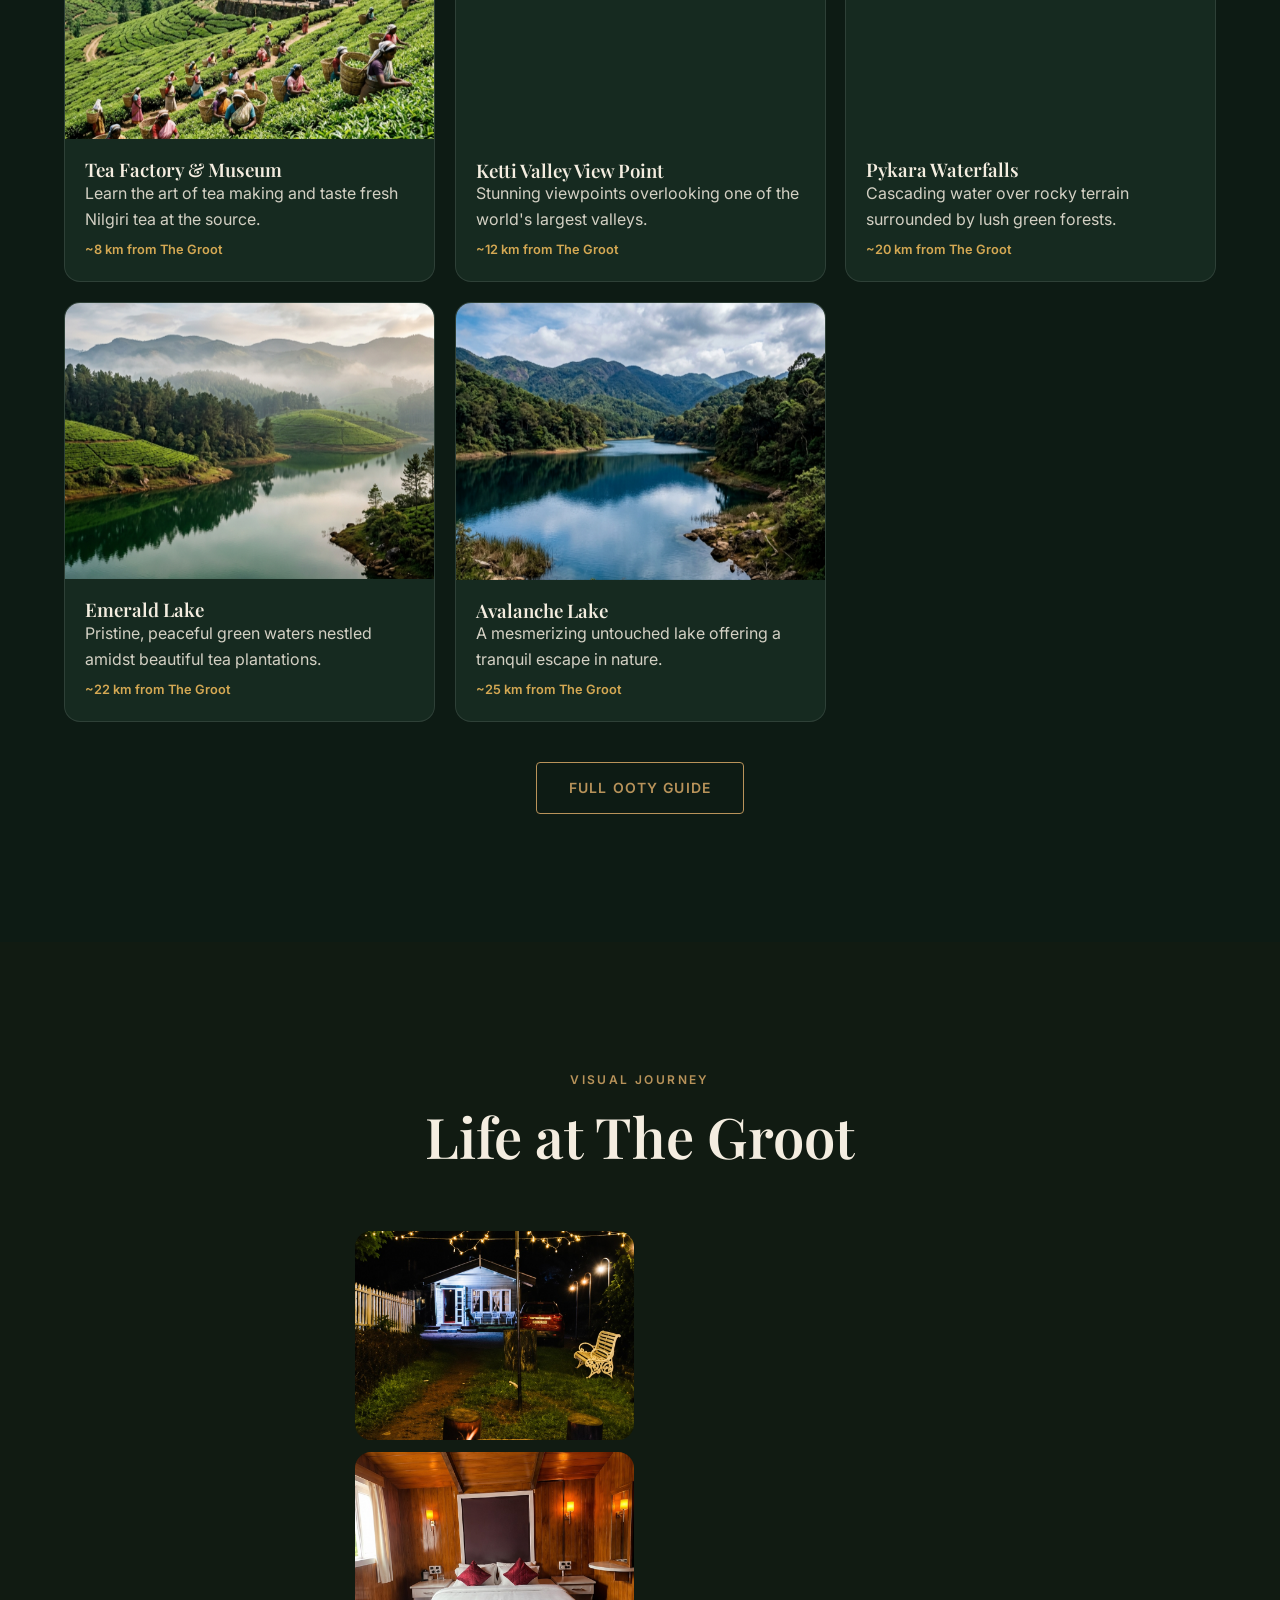
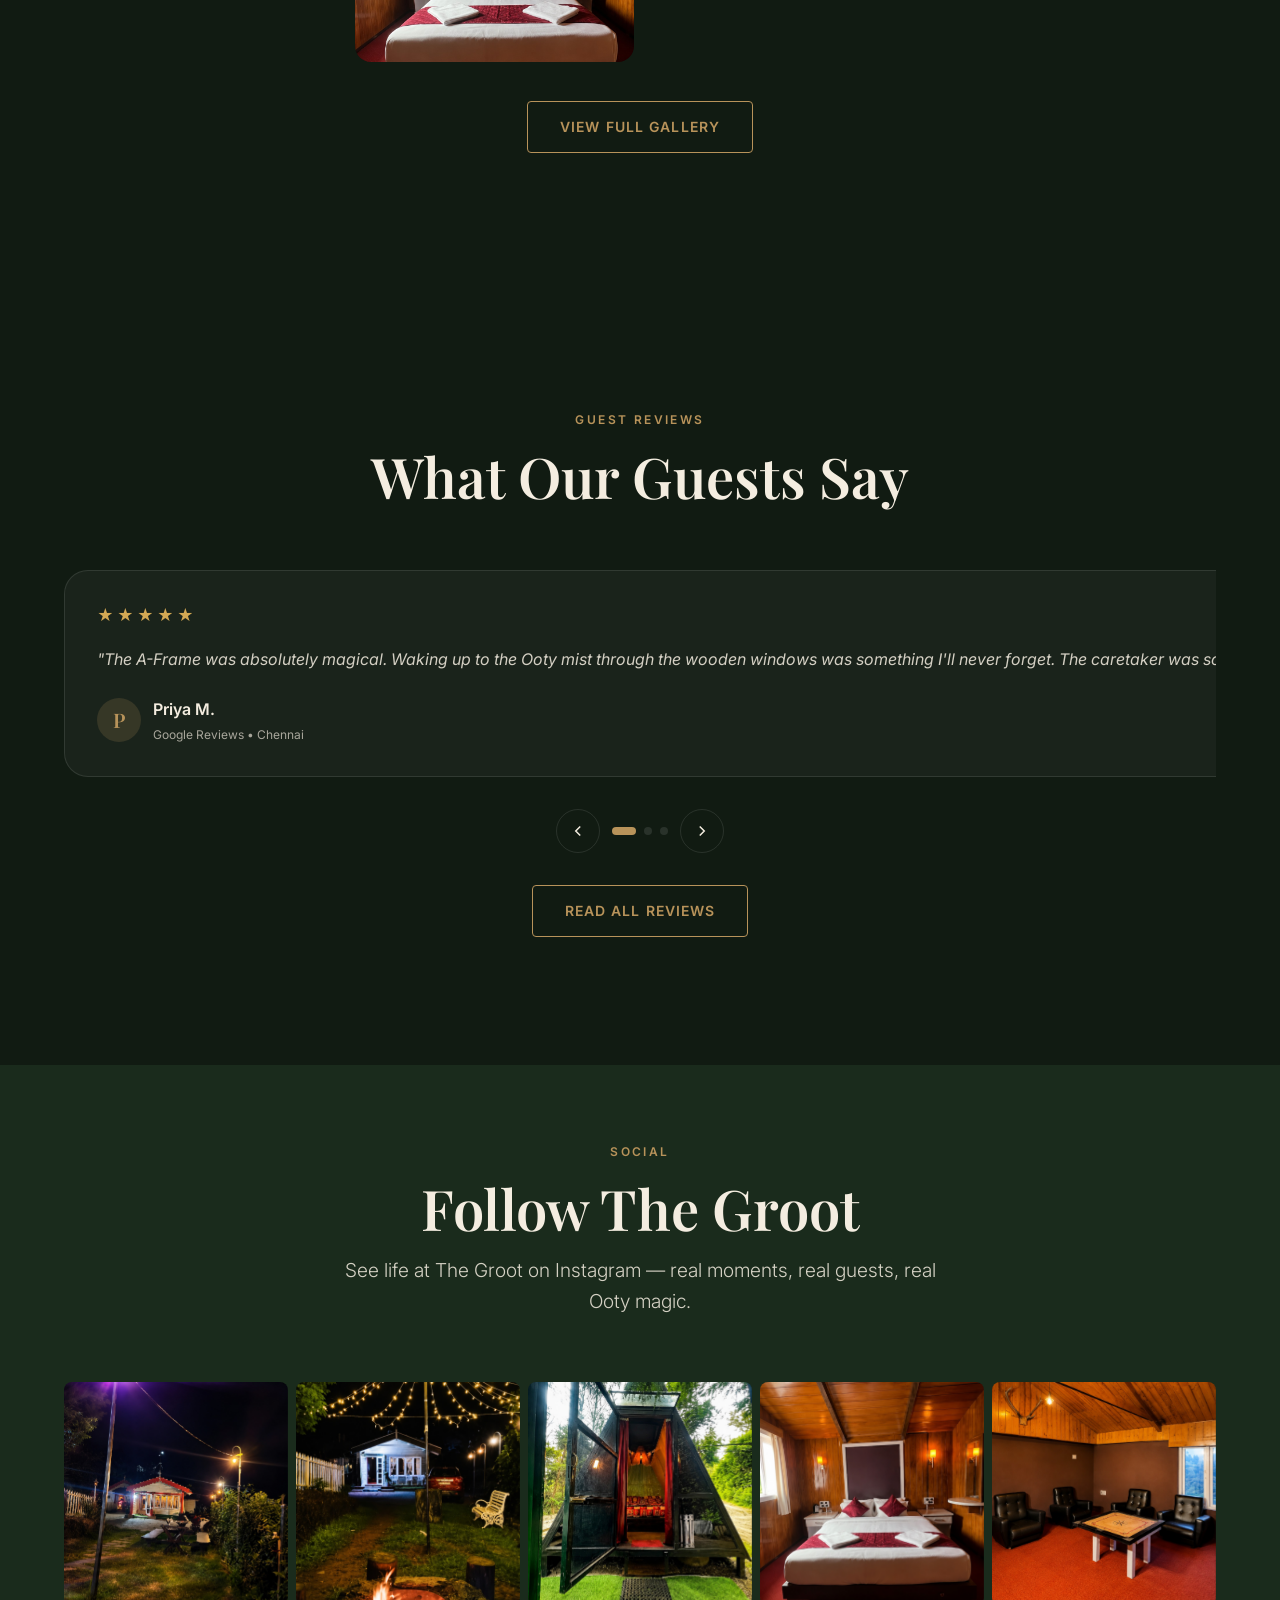
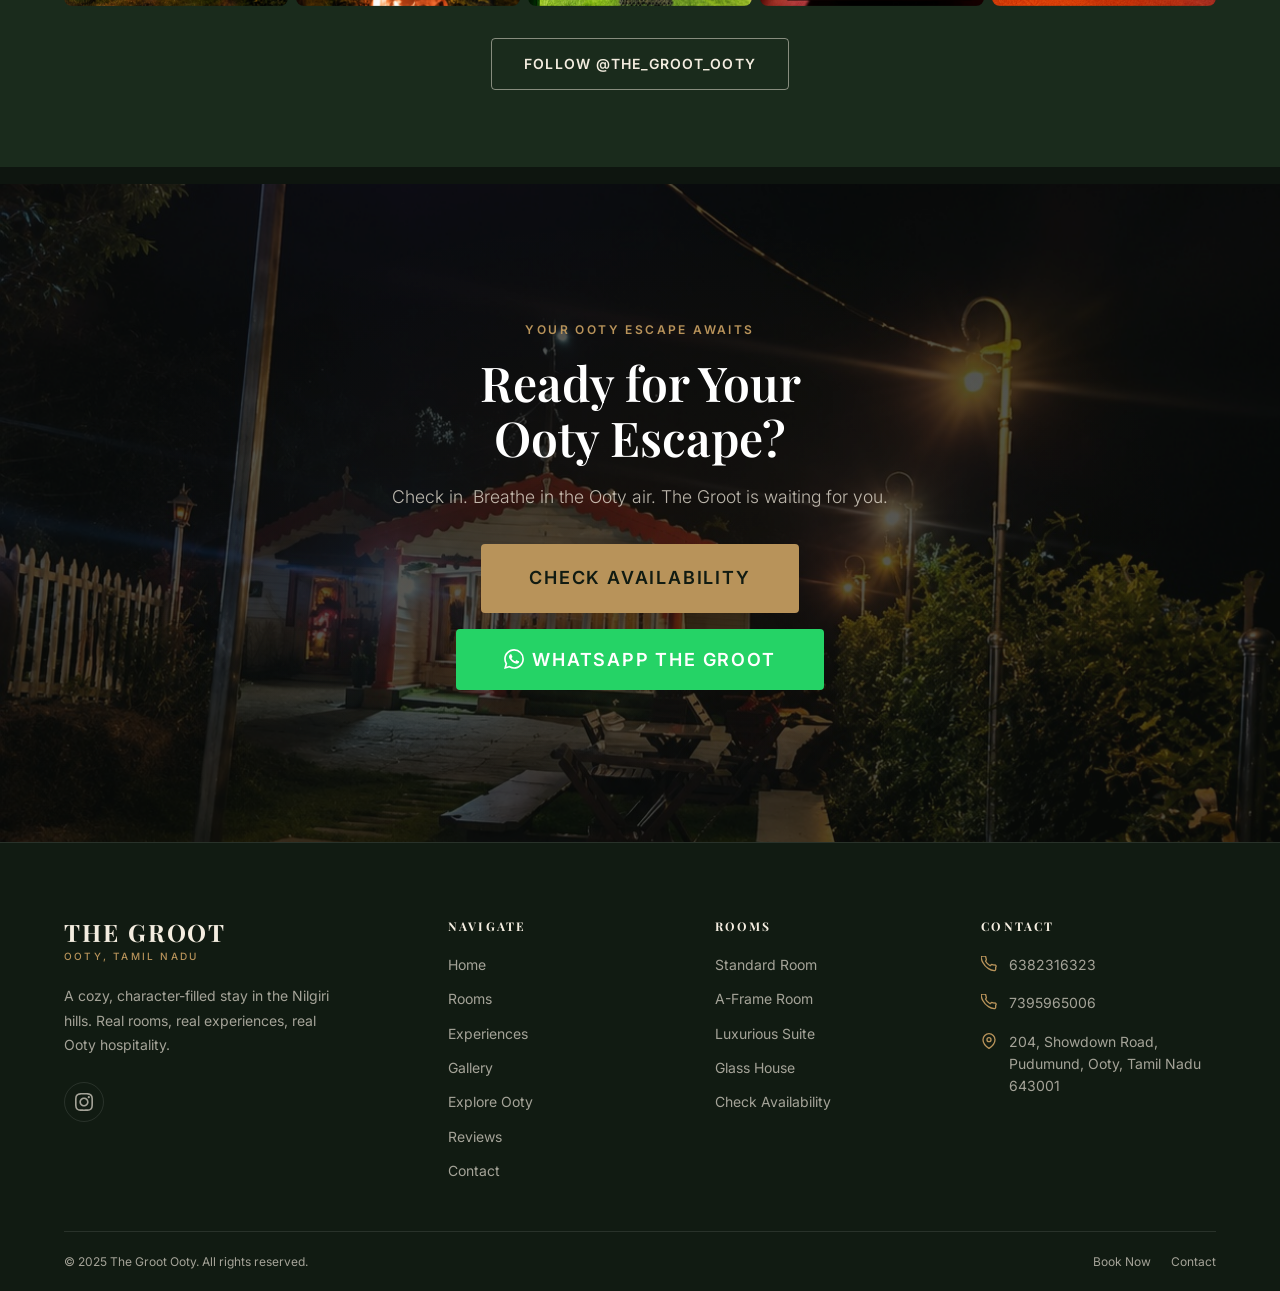
==== commit bfc3dc80: "fix: preserve full room photography across showcases" ====
--- a/index.html
+++ b/index.html
@@ -346,7 +346,7 @@
       <!-- A-Frame -->
       <a href="room-detail.html?room=aframe" class="room-card featured" data-reveal="fade-up" id="room-aframe">
         <div class="room-card-img-wrap">
-          <img src="assets/images/1000032836_professional.webp" alt="A-Frame Room exterior at The Groot Ooty" loading="lazy" decoding="async" />
+          <img src="assets/images/1000032836_professional_4k.webp" alt="A-Frame Room exterior at The Groot Ooty" loading="lazy" decoding="async" />
           <div class="room-card-gradient" aria-hidden="true"></div>
         </div>
         <div class="room-card-info">
@@ -357,7 +357,7 @@
       <!-- Glass House -->
       <a href="room-detail.html?room=glasshouse" class="room-card" data-reveal="card" data-delay="100" id="room-glasshouse">
         <div class="room-card-img-wrap">
-          <img src="assets/images/1000032837_professional.webp" alt="Glass House at The Groot Ooty" loading="lazy" decoding="async" />
+          <img src="assets/images/1000032837_professional_4k.webp" alt="Glass House at The Groot Ooty" loading="lazy" decoding="async" />
           <div class="room-card-gradient" aria-hidden="true"></div>
         </div>
         <div class="room-card-info">
@@ -368,7 +368,7 @@
       <!-- Suite -->
       <a href="room-detail.html?room=suite" class="room-card" data-reveal="card" data-delay="200" id="room-suite">
         <div class="room-card-img-wrap">
-          <img src="assets/images/1000032838_professional.webp" alt="Luxurious Suite at The Groot Ooty" loading="lazy" decoding="async" />
+          <img src="assets/images/1000032838_professional_4k.webp" alt="Luxurious Suite at The Groot Ooty" loading="lazy" decoding="async" />
           <div class="room-card-gradient" aria-hidden="true"></div>
         </div>
         <div class="room-card-info">
@@ -379,7 +379,7 @@
       <!-- Standard Room -->
       <a href="room-detail.html?room=standard" class="room-card" data-reveal="card" data-delay="300" id="room-standard">
         <div class="room-card-img-wrap">
-          <img src="assets/images/1000032839_professional.webp" alt="Standard Room at The Groot Ooty" loading="lazy" decoding="async" />
+          <img src="assets/images/1000032839_professional_4k.webp" alt="Standard Room at The Groot Ooty" loading="lazy" decoding="async" />
           <div class="room-card-gradient" aria-hidden="true"></div>
         </div>
         <div class="room-card-info">
@@ -399,7 +399,7 @@
      ========================================================= -->
 <section class="aframe-section parallax-wrapper" aria-labelledby="aframe-title">
   <div class="aframe-bg">
-    <img class="parallax-img" src="assets/images/1000032836_professional.webp" alt="A-Frame Room interior — cozy wooden cabin" loading="lazy" decoding="async" />
+    <img class="parallax-img" src="assets/images/1000032836_professional_4k.webp" alt="A-Frame Room interior — cozy wooden cabin" loading="lazy" decoding="async" />
   </div>
   <div class="aframe-overlay" aria-hidden="true"></div>
 
@@ -443,7 +443,7 @@
      ========================================================= -->
 <section class="glasshouse-section parallax-wrapper" aria-labelledby="glasshouse-title">
   <div class="glasshouse-bg">
-    <img class="parallax-img" src="assets/images/1000032837_professional.webp" alt="Glass House interior at The Groot — forest views through glass" loading="lazy" decoding="async" />
+    <img class="parallax-img" src="assets/images/1000032837_professional_4k.webp" alt="Glass House interior at The Groot — forest views through glass" loading="lazy" decoding="async" />
   </div>
   <div class="glasshouse-overlay" aria-hidden="true"></div>
 
--- a/css/variables.css
+++ b/css/variables.css
@@ -128,58 +128,58 @@
 
 [data-theme="day"] {
   /* --- Semantic Colors --- */
-  --bg-dark:            #F7FBF3;
-  --bg-section:         #EEF7E8;
+  --bg-dark:            #FAFFFA;
+  --bg-section:         #F4FFF4;
   --bg-card:            #FFFFFF;
   --bg-glass:           rgba(255, 255, 255, 0.9);
   --bg-light:           #FFFFFF;
-  --text-primary:       #263A20;
-  --text-secondary:     #64715D;
-  --text-muted:         #8ea395;
-  --text-dark:          #263A20;
-  --text-dark-secondary:#64715D;
+  --text-primary:       #142414;
+  --text-secondary:     #526052;
+  --text-muted:         #788578;
+  --text-dark:          #142414;
+  --text-dark-secondary:#526052;
   --text-on-image:      #FFFFFF;
   --text-on-image-muted: rgba(255, 255, 255, 0.85);
-  --accent-primary:     #6FAF45;
-  --accent-hover:       #4F8730;
-  --border-dark:        rgba(92, 150, 56, 0.15);
-  --border-light:       rgba(92, 150, 56, 0.08);
+  --accent-primary:     #00FF00;
+  --accent-hover:       #00CC00;
+  --border-dark:        rgba(0, 255, 0, 0.12);
+  --border-light:       rgba(0, 255, 0, 0.06);
 
   /* --- Mapped Brand Colors for consistent Day Mode UI --- */
-  --color-forest:       #F7FBF3;
-  --color-forest-deep:  #EEF7E8;
-  --color-moss:         #E3F0D9;
-  --color-sage:         #809675;
-  --color-sage-light:   #A1B795;
-  --color-cream:        #263A20;
+  --color-forest:       #FAFFFA;
+  --color-forest-deep:  #F4FFF4;
+  --color-moss:         #ECFFEC;
+  --color-sage:         #526052;
+  --color-sage-light:   #788578;
+  --color-cream:        #142414;
   --color-cream-warm:   #FFFFFF;
-  --color-warm-white:   #EEF7E8;
-  --color-beige:        #E3F0D9;
+  --color-warm-white:   #F4FFF4;
+  --color-beige:        #ECFFEC;
   --color-beige-dark:   #CDE4C0;
-  --color-brown:        #4F8730;
-  --color-brown-light:  #6FAF45;
-  --color-bronze:       #5C9638;
-  --color-bronze-dark:  #4F8730;
-  --color-amber:        #5C9638;
-  --color-charcoal:     #263A20;
-  --color-charcoal-soft:#64715D;
-  --color-stone:        #64715D;
-  --color-mist:         rgba(92, 150, 56, 0.04);
+  --color-brown:        #009900;
+  --color-brown-light:  #00CC00;
+  --color-bronze:       #00FF00;
+  --color-bronze-dark:  #00CC00;
+  --color-amber:        #00FF00;
+  --color-charcoal:     #142414;
+  --color-charcoal-soft:#526052;
+  --color-stone:        #526052;
+  --color-mist:         rgba(0, 255, 0, 0.04);
   
   /* Fallbacks for mapped components */
   --card-bg:            #FFFFFF;
-  --card-border:        rgba(92, 150, 56, 0.12);
-  --card-text:          #263A20;
-  --card-text-muted:    #64715D;
-  --groot-accent:       #6FAF45;
-  --groot-accent-dark:  #5C9638;
-  --groot-primary:      #F7FBF3;
+  --card-border:        rgba(0, 255, 0, 0.12);
+  --card-text:          #142414;
+  --card-text-muted:    #526052;
+  --groot-accent:       #00FF00;
+  --groot-accent-dark:  #00CC00;
+  --groot-primary:      #FAFFFA;
   
   /* Shadow adjustments for a softer premium feel */
-  --shadow-sm:   0 2px 8px rgba(38, 58, 32, 0.03);
-  --shadow-md:   0 8px 32px rgba(38, 58, 32, 0.05);
-  --shadow-lg:   0 20px 60px rgba(38, 58, 32, 0.06);
-  --shadow-card: 0 4px 24px rgba(38, 58, 32, 0.04), 0 1px 4px rgba(38, 58, 32, 0.02);
+  --shadow-sm:   0 2px 8px rgba(0, 80, 0, 0.03);
+  --shadow-md:   0 8px 32px rgba(0, 80, 0, 0.05);
+  --shadow-lg:   0 20px 60px rgba(0, 80, 0, 0.06);
+  --shadow-card: 0 4px 24px rgba(0, 80, 0, 0.04), 0 1px 4px rgba(0, 80, 0, 0.02);
 }
 /* =========================================================
    TARGETED COMPONENT OVERRIDES FOR DAY MODE
--- a/css/sections.css
+++ b/css/sections.css
@@ -182,13 +182,14 @@
   position: relative;
   aspect-ratio: 4/3;
   overflow: hidden;
+  background: #050806;
 }
 
 .room-card-img-wrap img {
   width: 100%;
   height: 100%;
-  object-fit: cover;
-  object-position: center top;
+  object-fit: contain;
+  object-position: center;
   transition: transform var(--dur-slow) var(--ease-out);
   -webkit-backface-visibility: hidden;
   backface-visibility: hidden;
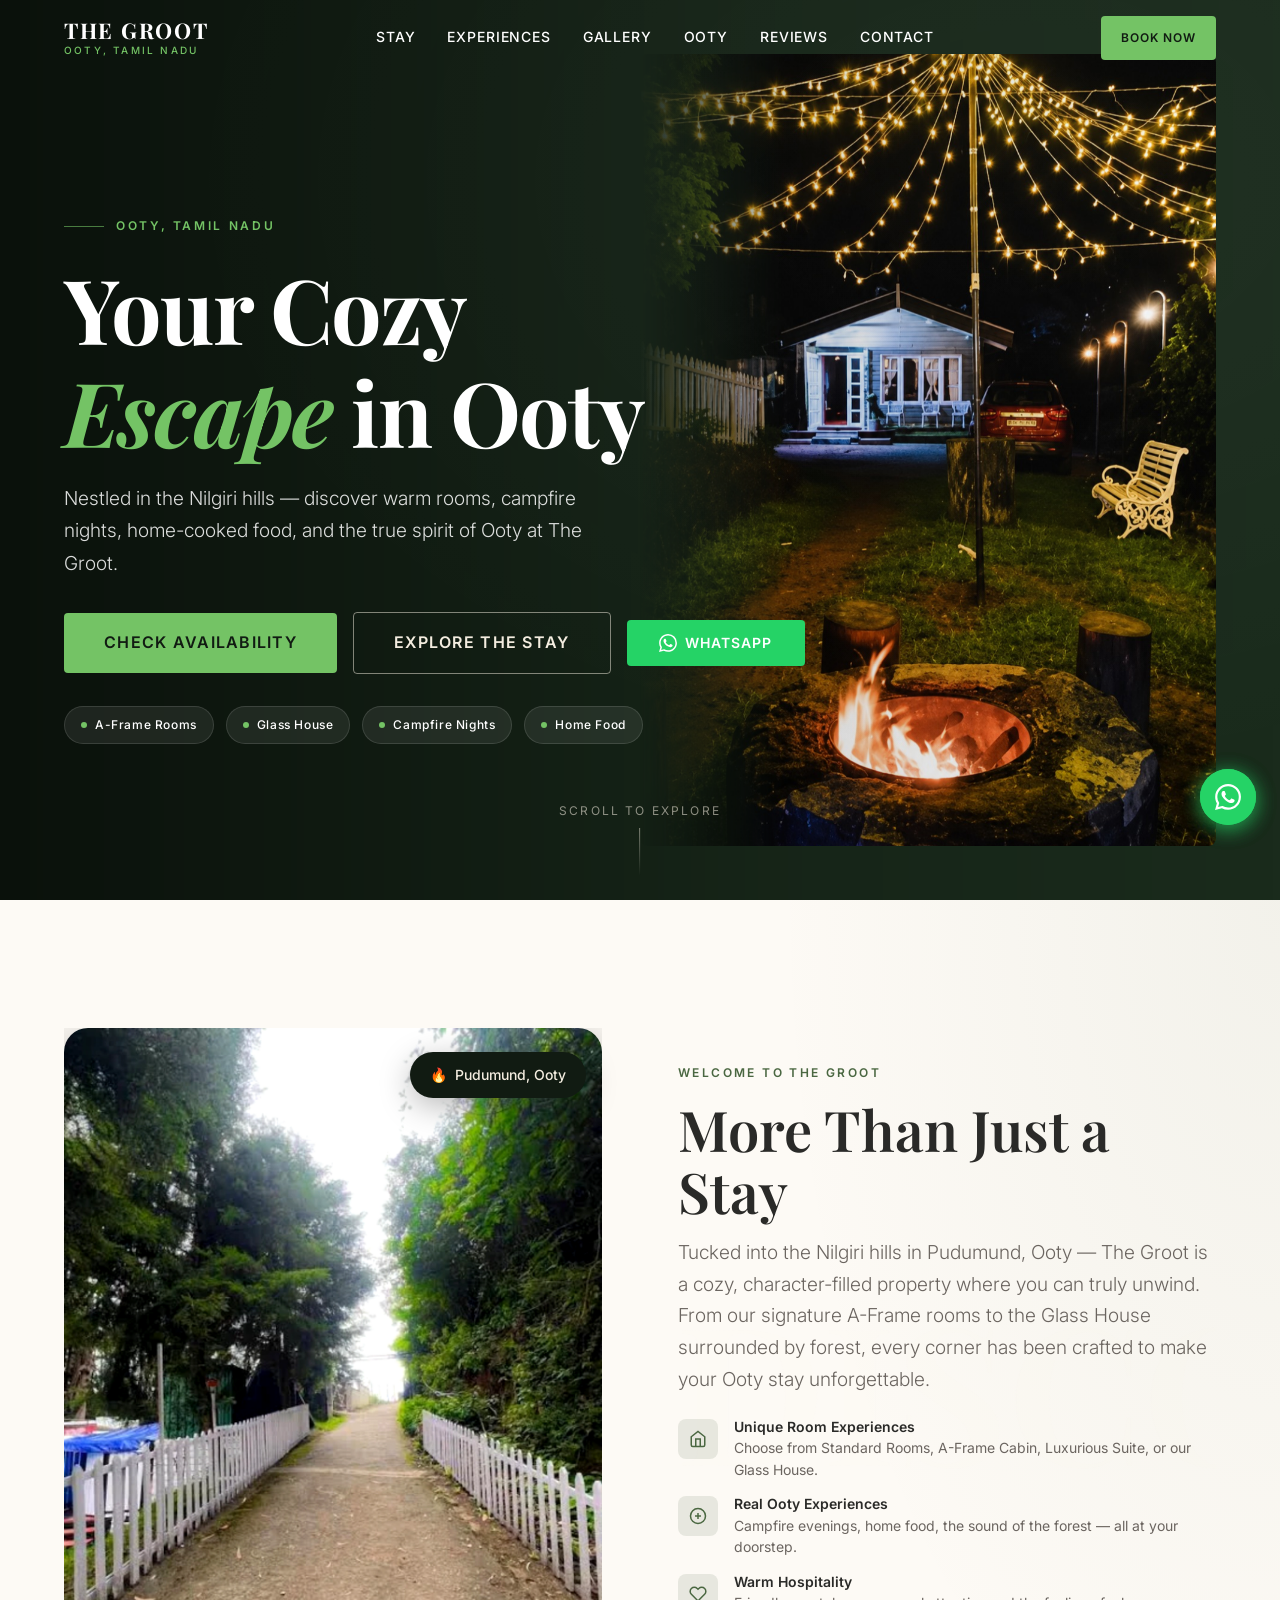
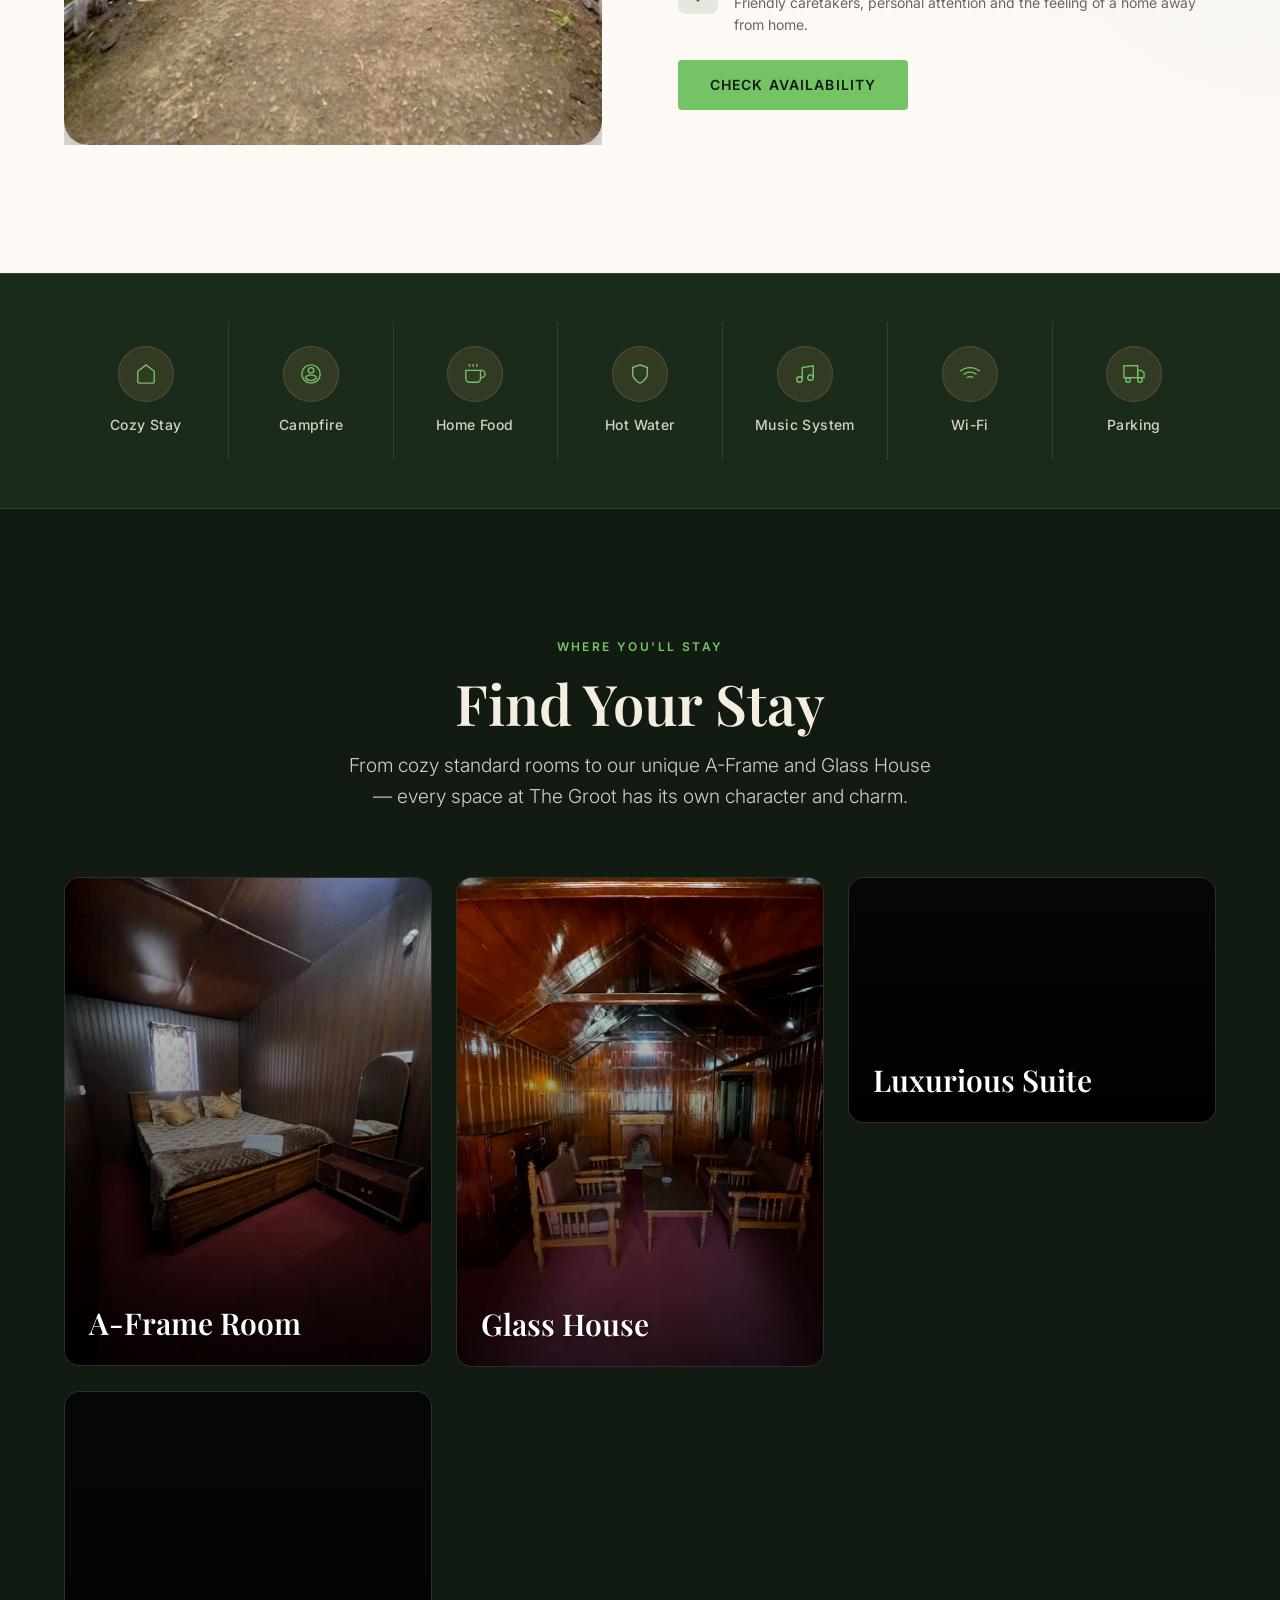
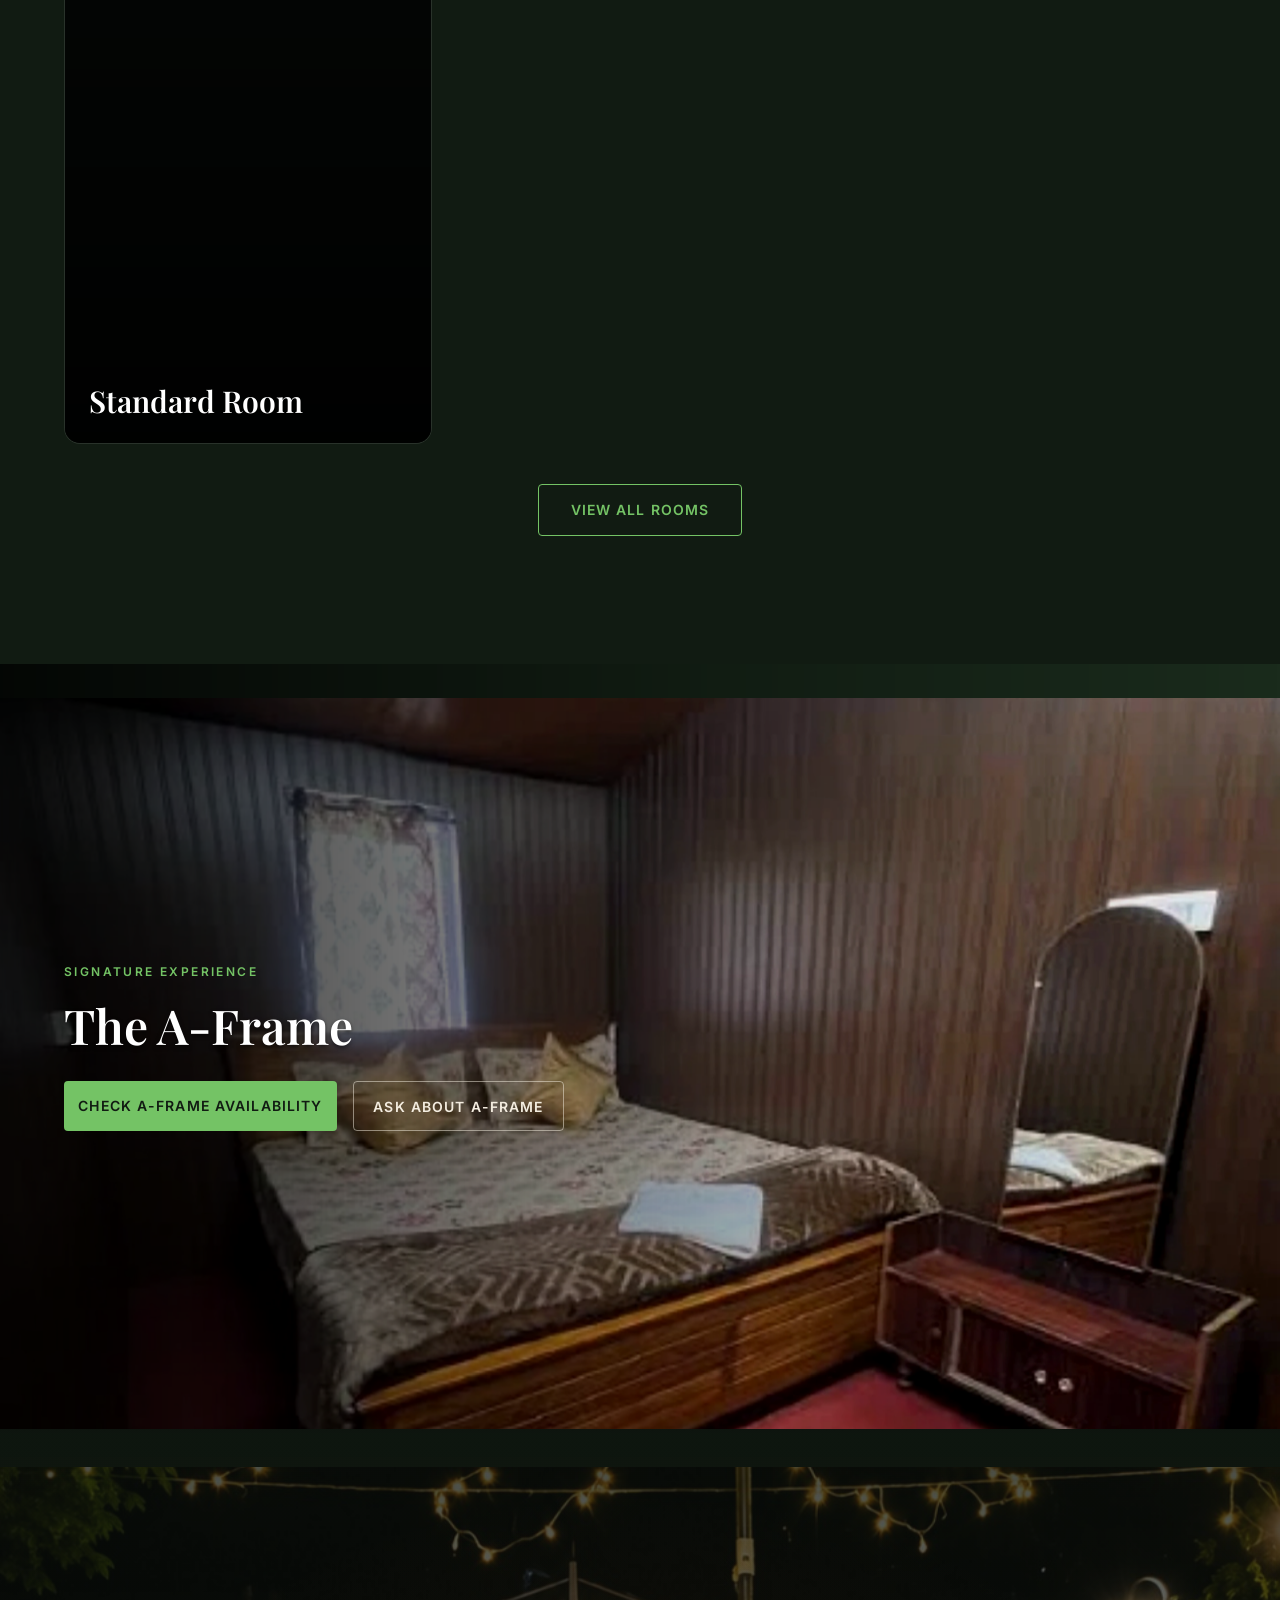
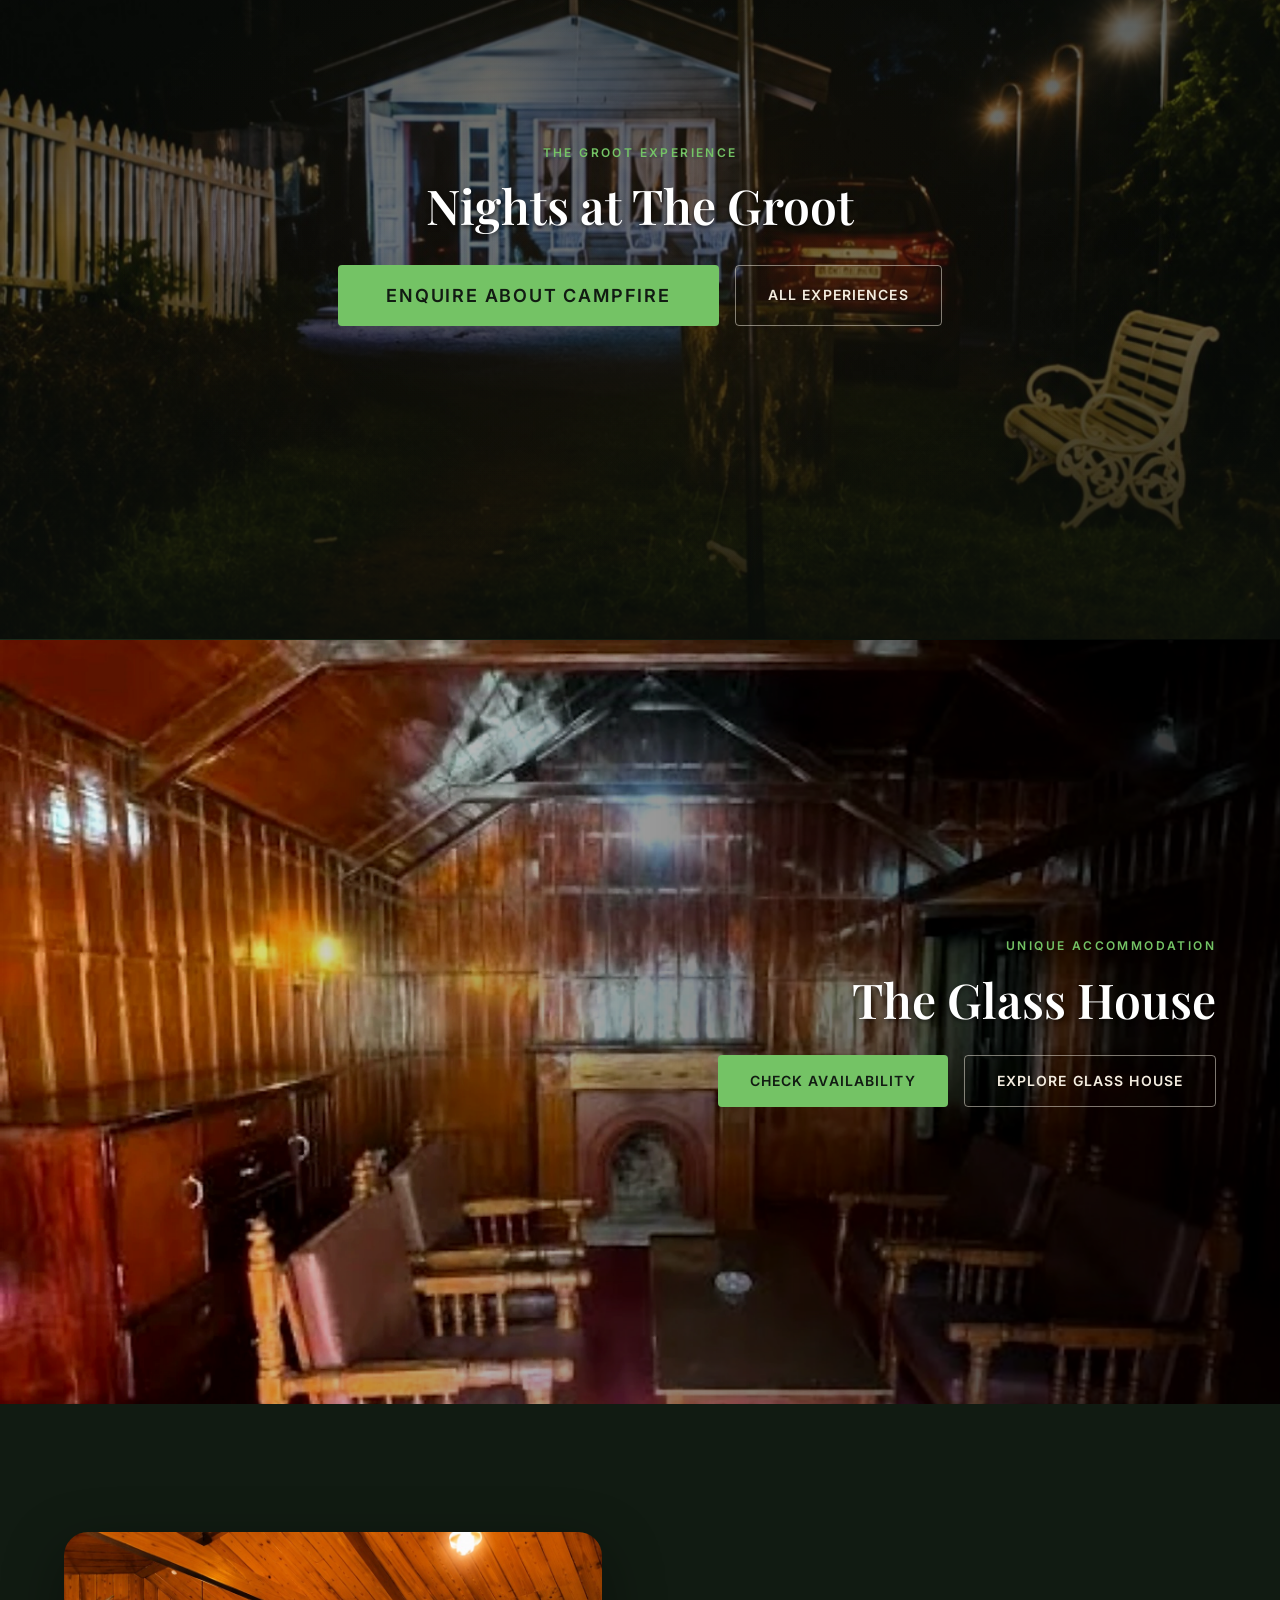
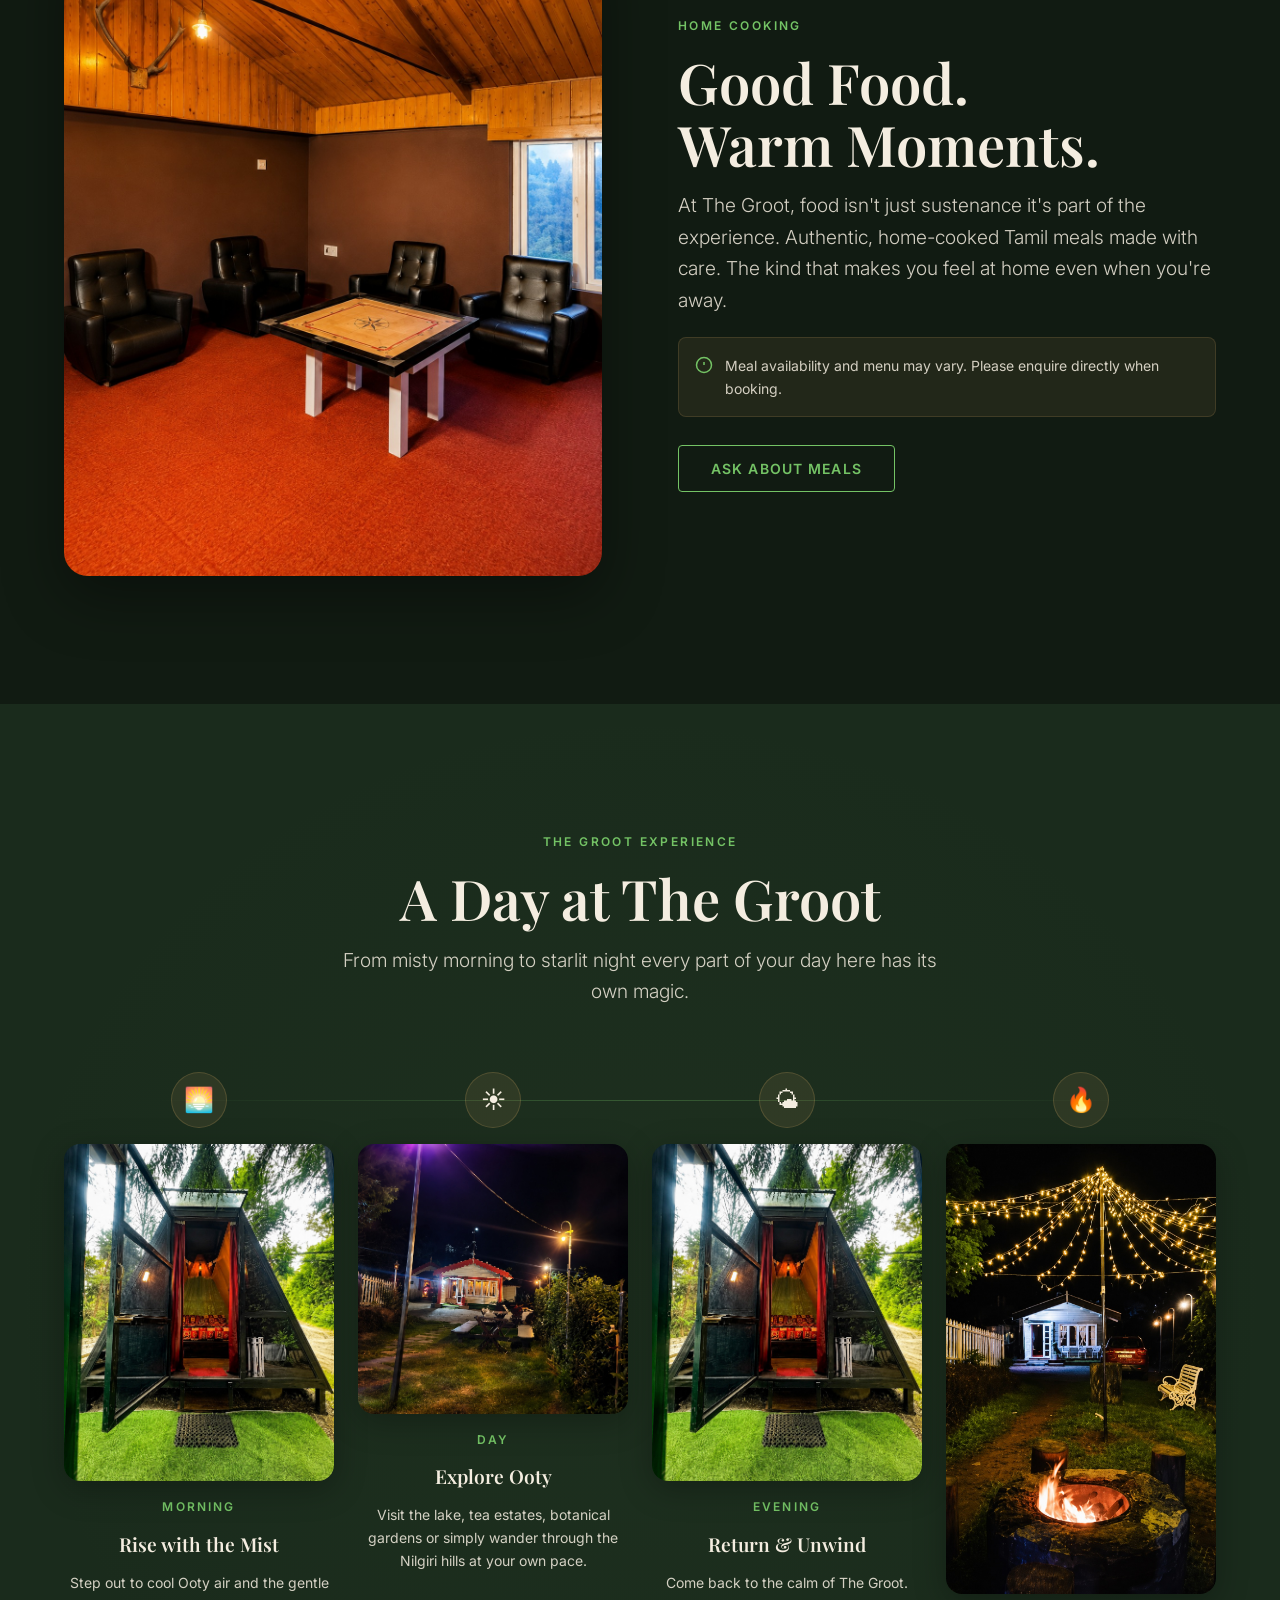
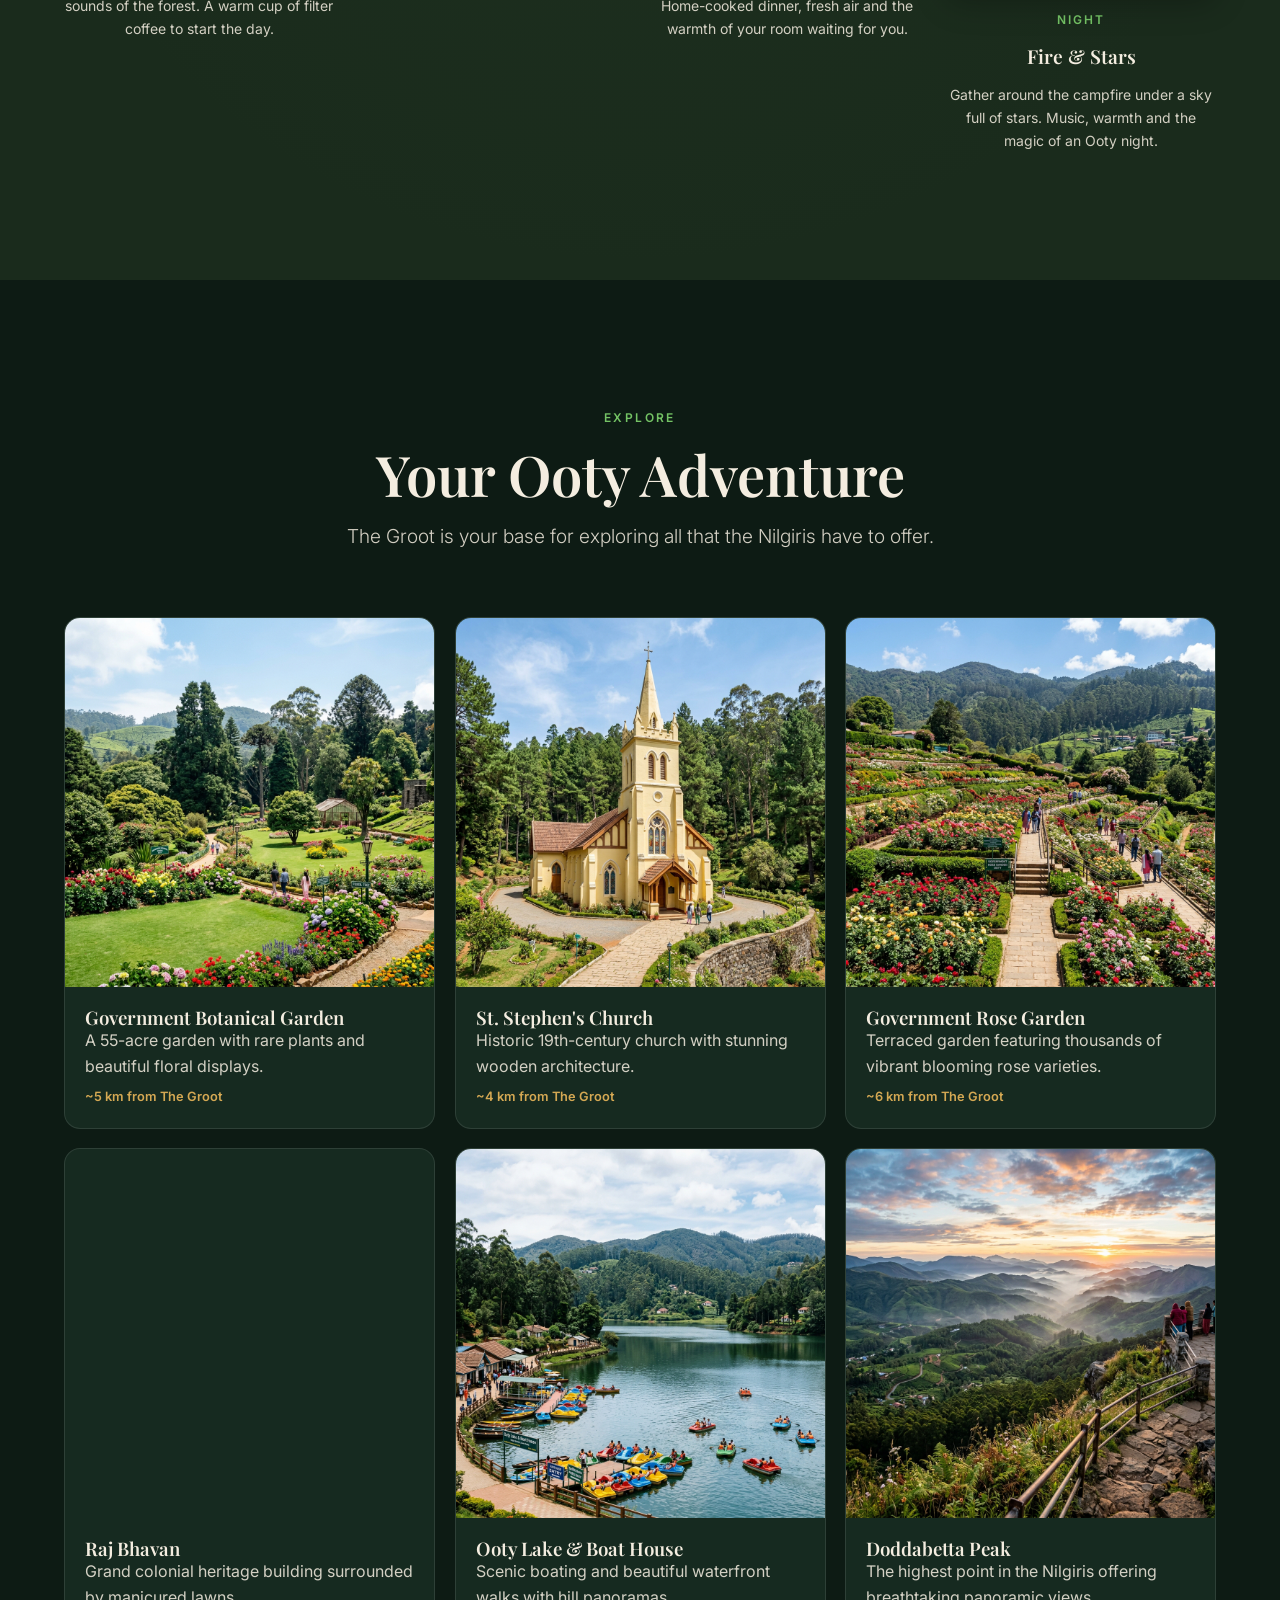
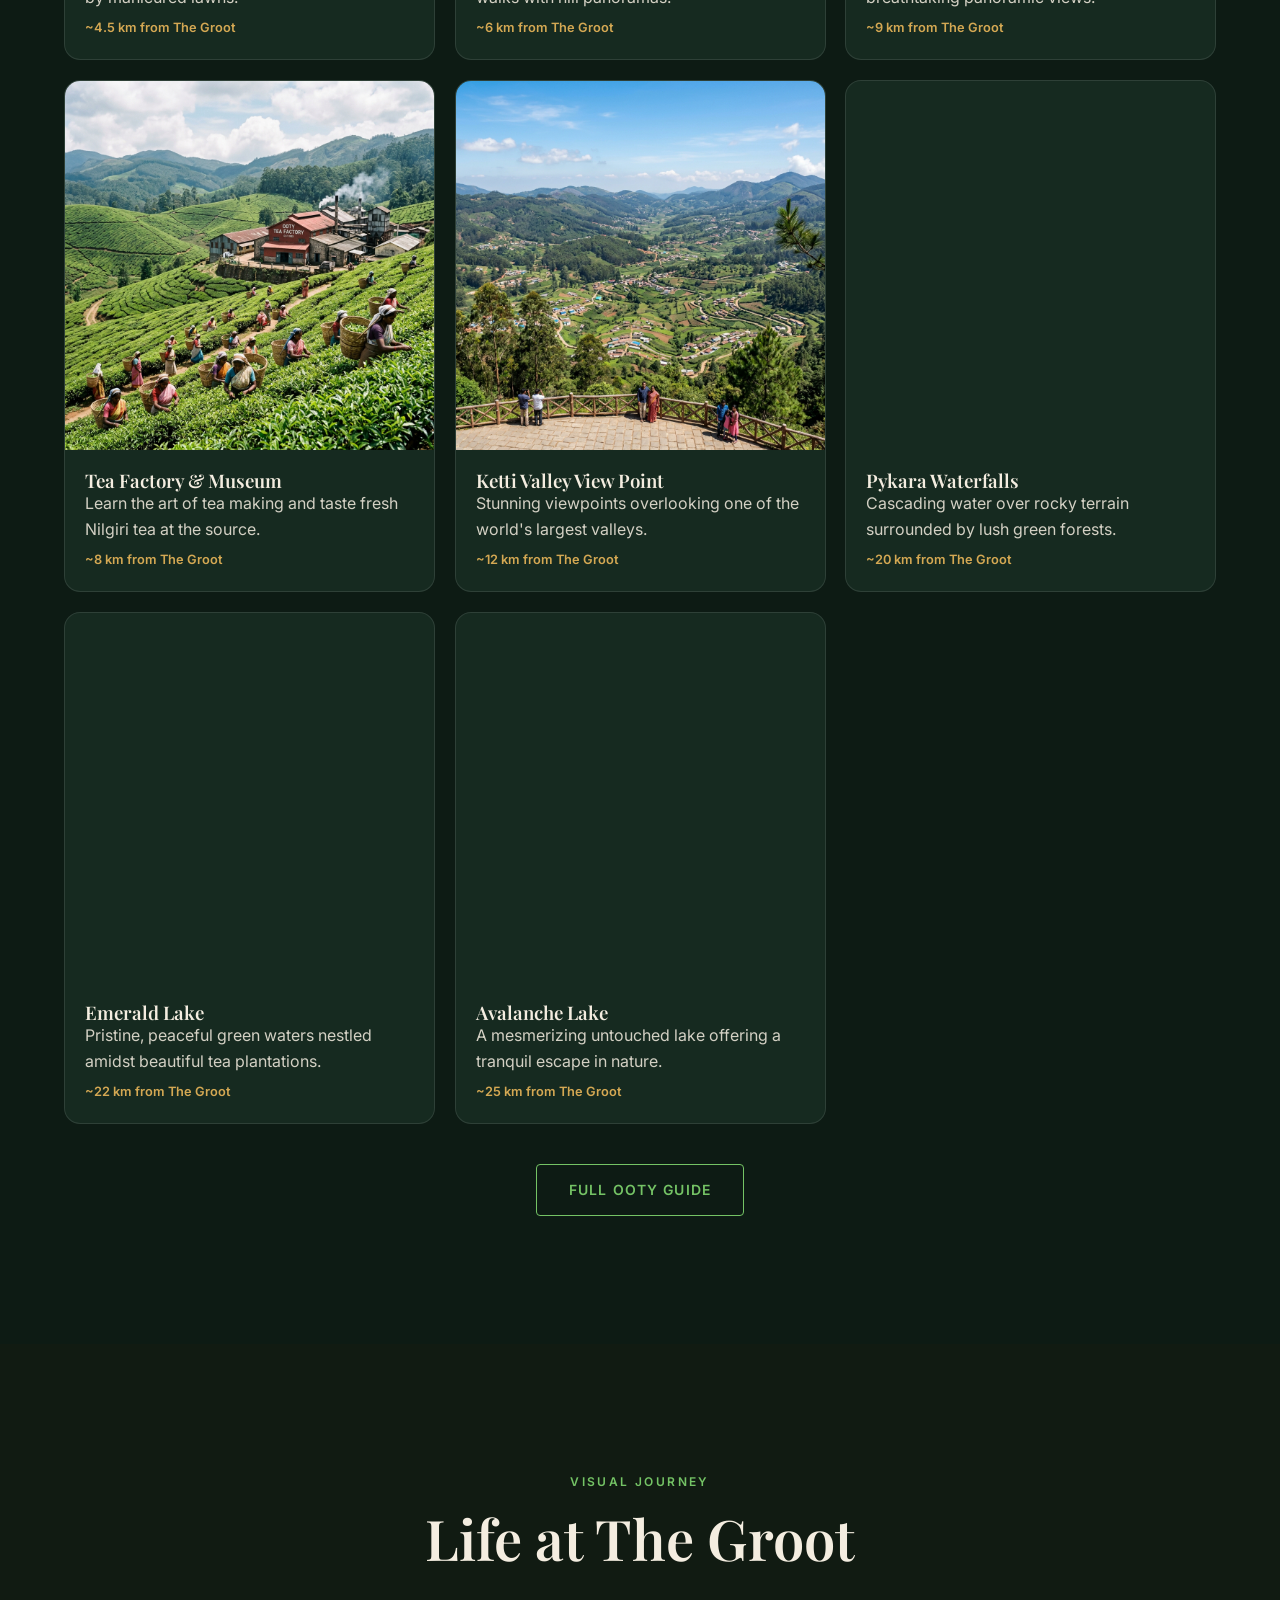
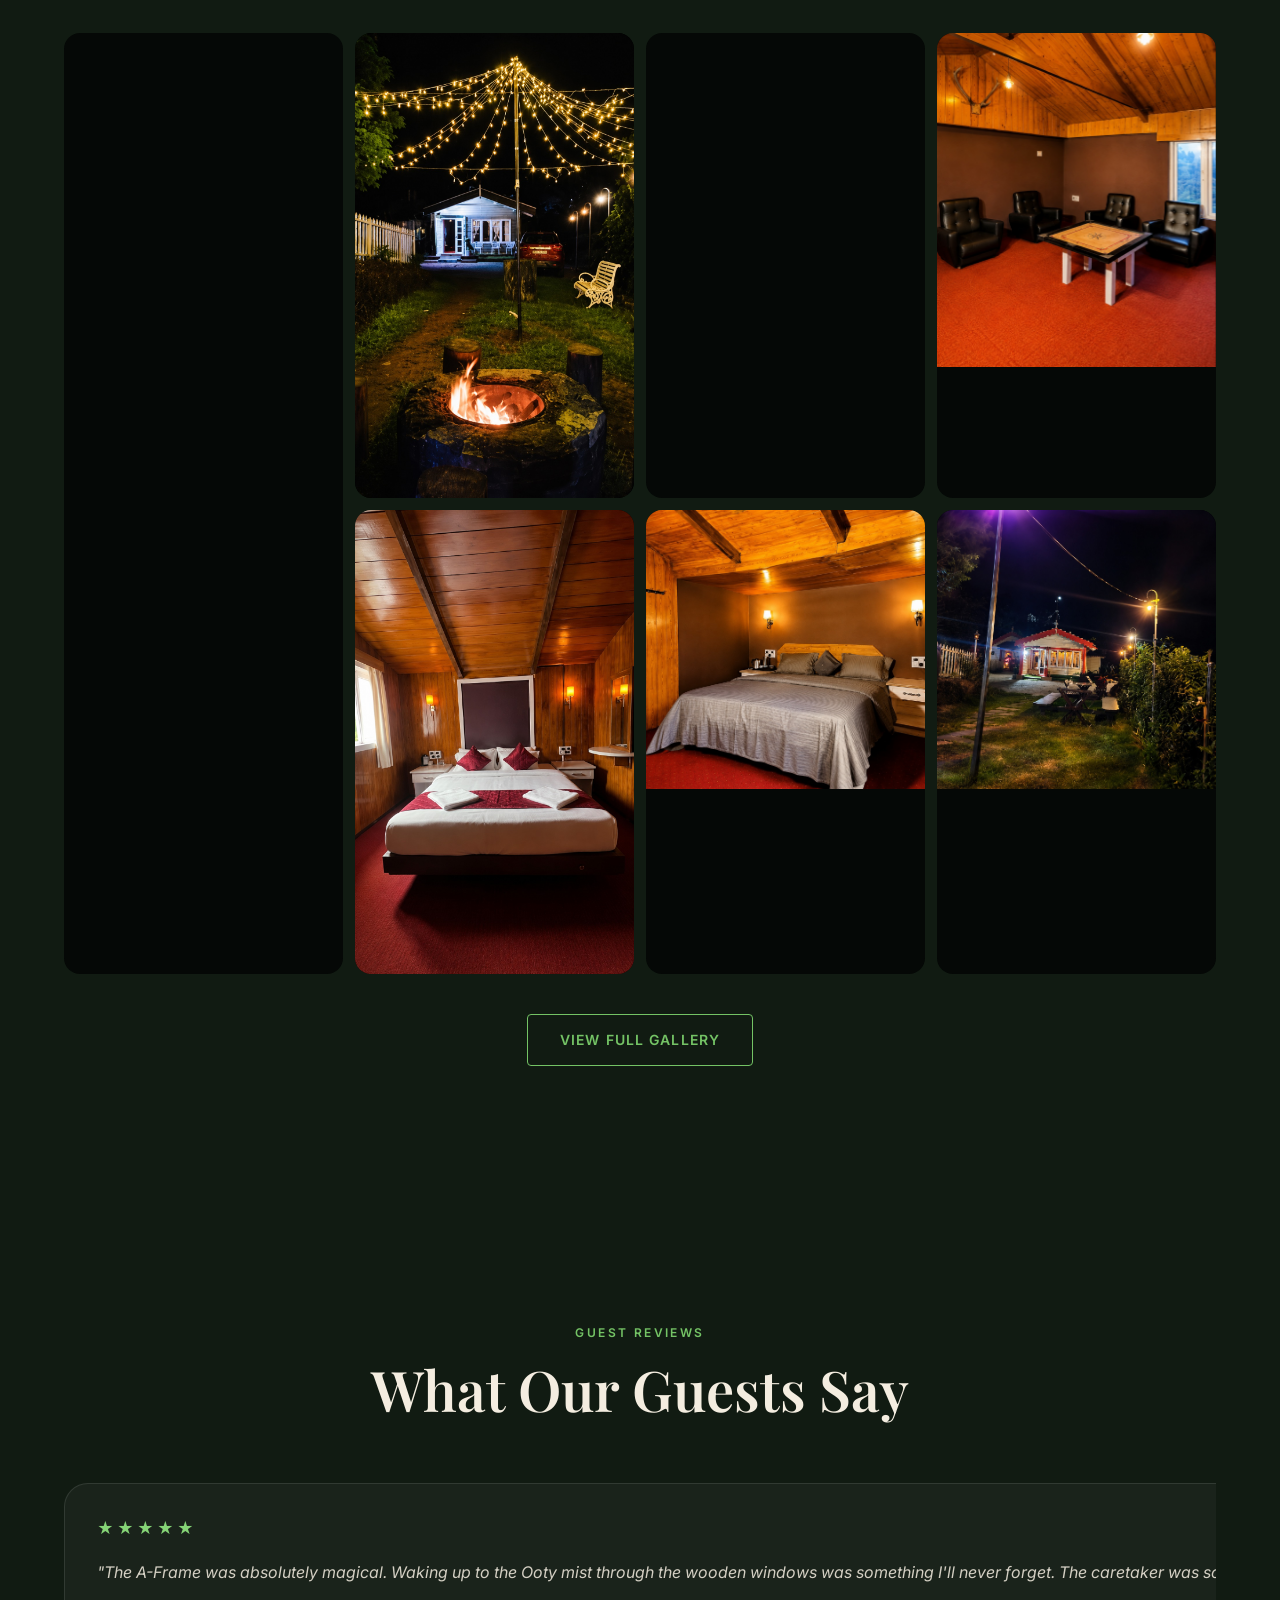
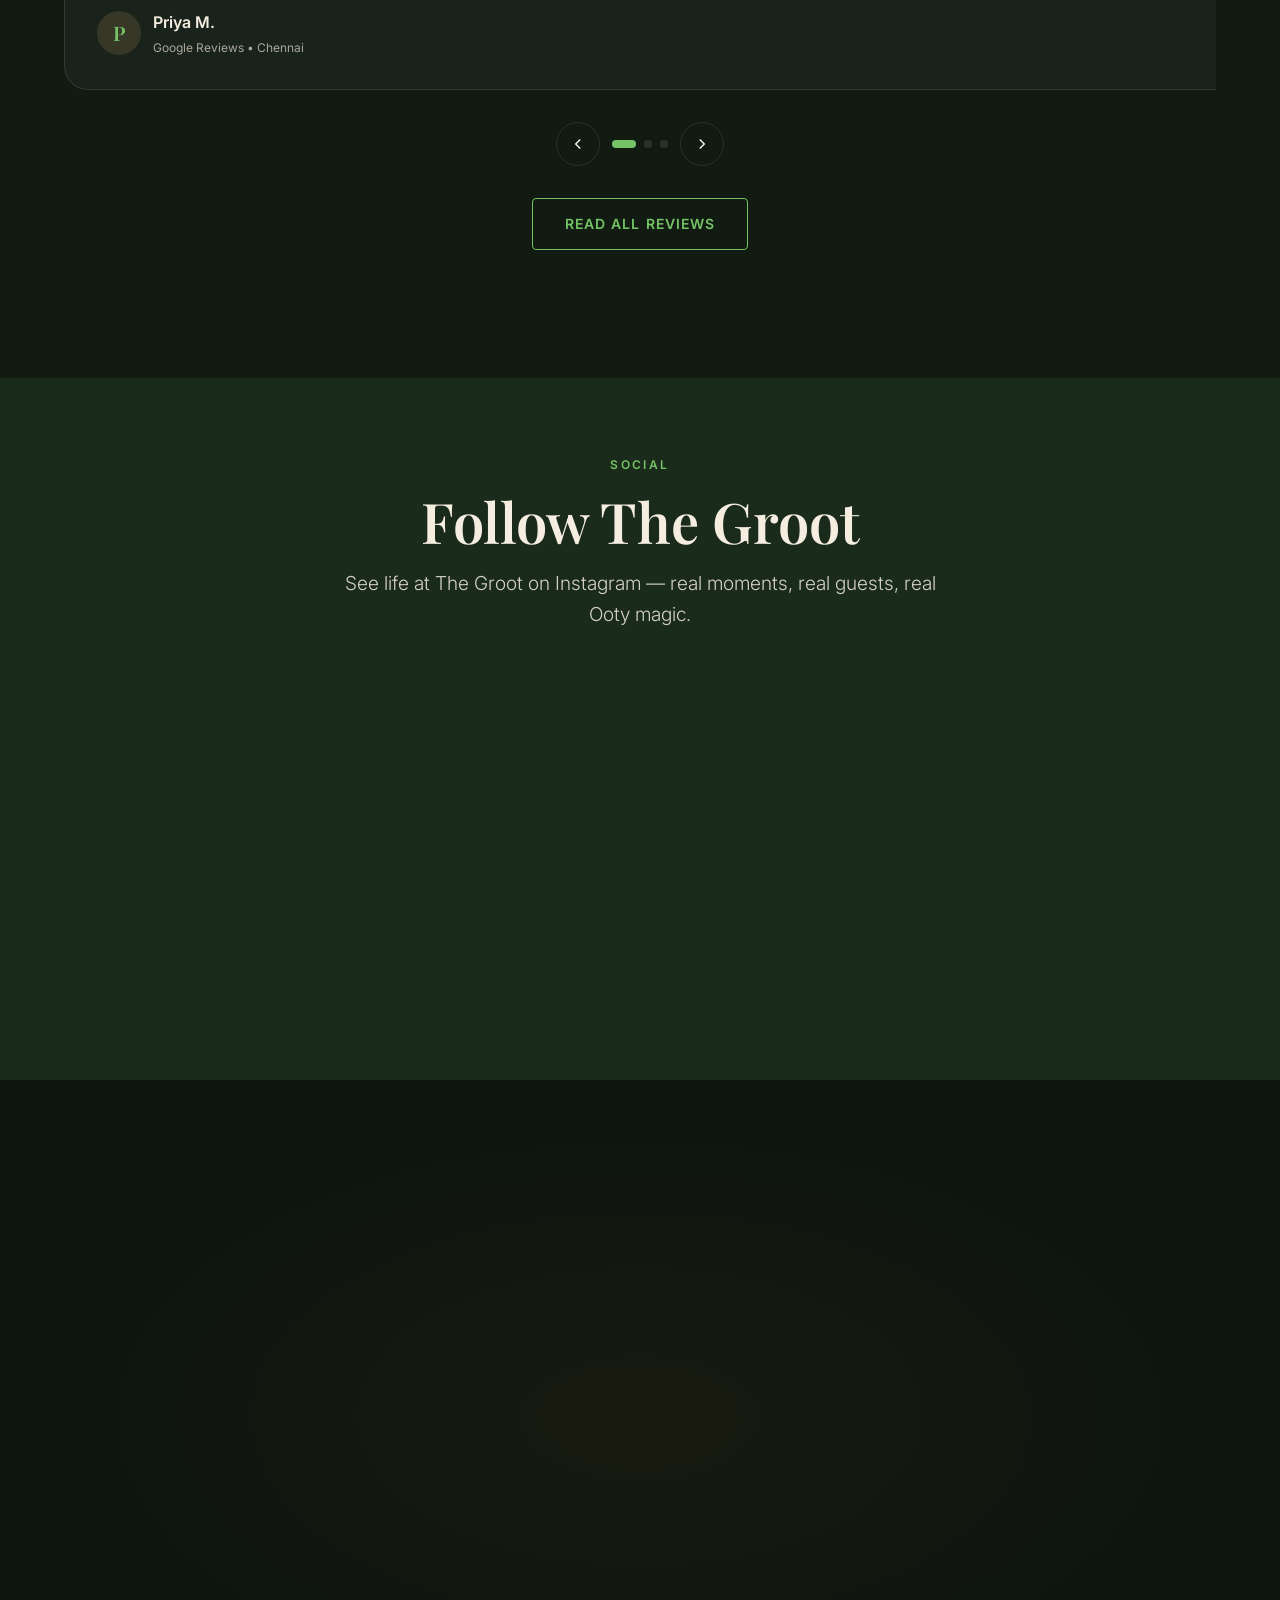
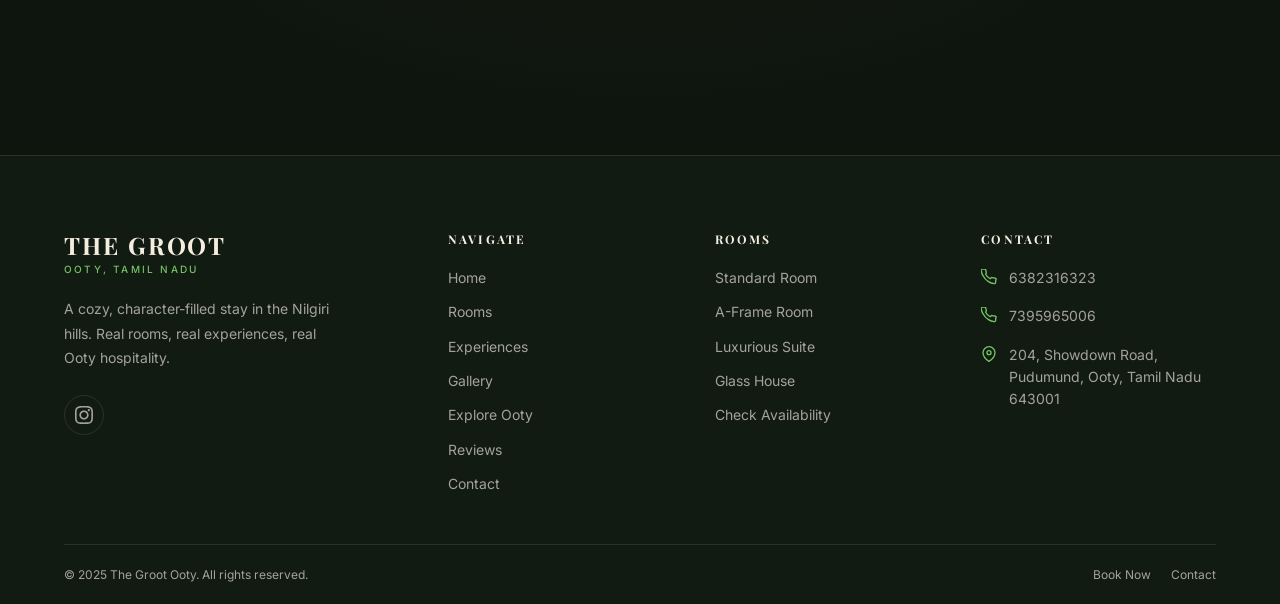
==== commit 3248b051: "feat: fix production animation reload and unify to single Mantis Green (#74C365) theme" ====
--- a/index.html
+++ b/index.html
@@ -12,23 +12,14 @@
   <meta property="og:type" content="website" />
   <link rel="icon" href="assets/images/IMG-20260821-WA0039.jpg" type="image/png" />
 
-  <!-- Theme Initialization (Prevents flash) -->
+  <!-- Page Transition Initialization -->
   <script>
     (function(){
       try {
-        var t = localStorage.getItem('groot-theme');
-        if (!t) {
-          t = 'night';
-        }
-        if (t === 'day') {
-          document.documentElement.setAttribute('data-theme', 'day');
-        }
-
         if (!window.matchMedia('(prefers-reduced-motion: reduce)').matches) {
           document.documentElement.classList.add('page-transitioning');
         }
       } catch(e) {}
-
     })();
   </script>
 
@@ -37,14 +28,14 @@
   <link rel="preconnect" href="https://fonts.gstatic.com" crossorigin />
 
   <!-- CSS -->
-  <link rel="stylesheet" href="css/variables.css?v=1.9" />
-  <link rel="stylesheet" href="css/base.css" />
-  <link rel="stylesheet" href="css/animations.css" />
-  <link rel="stylesheet" href="css/components.css" />
-  <link rel="stylesheet" href="css/header.css" />
-  <link rel="stylesheet" href="css/hero.css" />
-  <link rel="stylesheet" href="css/sections.css?v=2.0" />
-  <link rel="stylesheet" href="css/footer.css" />
+  <link rel="stylesheet" href="css/variables.css?v=2.2" />
+  <link rel="stylesheet" href="css/base.css?v=2.2" />
+  <link rel="stylesheet" href="css/animations.css?v=2.2" />
+  <link rel="stylesheet" href="css/components.css?v=2.2" />
+  <link rel="stylesheet" href="css/header.css?v=2.2" />
+  <link rel="stylesheet" href="css/hero.css?v=2.2" />
+  <link rel="stylesheet" href="css/sections.css?v=2.2" />
+  <link rel="stylesheet" href="css/footer.css?v=2.2" />
 </head>
 <body>
 <!-- Cinematic Loader -->
@@ -88,13 +79,7 @@
       <div class="header-cta">
         <a href="booking.html" class="btn btn-primary btn-sm" id="header-book-btn">Book Now</a>
       </div>
-      
-      <!-- Theme Toggle -->
-      <button id="theme-toggle-btn" class="theme-toggle" aria-label="Toggle Day/Night Mode">
-        <div class="theme-toggle-indicator"></div>
-        <span class="theme-toggle-icon sun">☀️</span>
-        <span class="theme-toggle-icon moon">🌙</span>
-      </button>
+
 
       <!-- Hamburger -->
       <button class="hamburger" id="hamburger" aria-label="Open menu" aria-expanded="false" aria-controls="mobile-menu">
@@ -660,26 +645,26 @@
     </div>
 
     <div style="display:grid;grid-template-columns:repeat(4,1fr);gap:0.75rem;" data-reveal="fade-up" data-delay="100">
-      <div style="grid-row:span 2;border-radius:var(--radius-lg);overflow:hidden;">
-        <img src="assets/images/IMG-20260821-WA0039.jpg" alt="A-Frame exterior" loading="lazy" decoding="async" style="width:100%;height:100%;object-fit:cover;" />
-      </div>
-      <div style="border-radius:var(--radius-lg);overflow:hidden;aspect-ratio:4/3;">
-        <img src="assets/images/IMG-20260821-WA0036.jpg" alt="Campfire night" loading="lazy" decoding="async" style="width:100%;height:100%;object-fit:cover;" />
-      </div>
-      <div style="border-radius:var(--radius-lg);overflow:hidden;aspect-ratio:4/3;">
-        <img src="assets/images/IMG-20260821-WA0035.jpg" alt="A-Frame interior" loading="lazy" decoding="async" style="width:100%;height:100%;object-fit:cover;" />
-      </div>
-      <div style="border-radius:var(--radius-lg);overflow:hidden;aspect-ratio:4/3;">
-        <img src="assets/images/IMG-20260821-WA0041.jpg" alt="Home food" loading="lazy" decoding="async" style="width:100%;height:100%;object-fit:cover;" />
-      </div>
-      <div style="border-radius:var(--radius-lg);overflow:hidden;aspect-ratio:4/3;">
-        <img src="assets/images/IMG-20260821-WA0038.jpg" alt="Cozy room interior" loading="lazy" decoding="async" style="width:100%;height:100%;object-fit:cover;" />
-      </div>
-      <div style="border-radius:var(--radius-lg);overflow:hidden;aspect-ratio:4/3;">
-        <img src="assets/images/IMG-20260821-WA0042.jpg" alt="Property interior" loading="lazy" decoding="async" style="width:100%;height:100%;object-fit:cover;" />
-      </div>
-      <div style="border-radius:var(--radius-lg);overflow:hidden;aspect-ratio:4/3;">
-        <img src="assets/images/IMG-20260821-WA0037.jpg" alt="Property exterior" loading="lazy" decoding="async" style="width:100%;height:100%;object-fit:cover;" />
+      <div style="grid-row:span 2;border-radius:var(--radius-lg);overflow:hidden;background:#050806;">
+        <img src="assets/images/IMG-20260821-WA0039.jpg" alt="A-Frame exterior" loading="lazy" decoding="async" style="width:100%;height:auto;display:block;" />
+      </div>
+      <div style="border-radius:var(--radius-lg);overflow:hidden;background:#050806;">
+        <img src="assets/images/IMG-20260821-WA0036.jpg" alt="Campfire night" loading="lazy" decoding="async" style="width:100%;height:auto;display:block;" />
+      </div>
+      <div style="border-radius:var(--radius-lg);overflow:hidden;background:#050806;">
+        <img src="assets/images/IMG-20260821-WA0035.jpg" alt="A-Frame interior" loading="lazy" decoding="async" style="width:100%;height:auto;display:block;" />
+      </div>
+      <div style="border-radius:var(--radius-lg);overflow:hidden;background:#050806;">
+        <img src="assets/images/IMG-20260821-WA0041.jpg" alt="Home food" loading="lazy" decoding="async" style="width:100%;height:auto;display:block;" />
+      </div>
+      <div style="border-radius:var(--radius-lg);overflow:hidden;background:#050806;">
+        <img src="assets/images/IMG-20260821-WA0038.jpg" alt="Cozy room interior" loading="lazy" decoding="async" style="width:100%;height:auto;display:block;" />
+      </div>
+      <div style="border-radius:var(--radius-lg);overflow:hidden;background:#050806;">
+        <img src="assets/images/IMG-20260821-WA0042.jpg" alt="Property interior" loading="lazy" decoding="async" style="width:100%;height:auto;display:block;" />
+      </div>
+      <div style="border-radius:var(--radius-lg);overflow:hidden;background:#050806;">
+        <img src="assets/images/IMG-20260821-WA0037.jpg" alt="Property exterior" loading="lazy" decoding="async" style="width:100%;height:auto;display:block;" />
       </div>
     </div>
 
@@ -963,9 +948,9 @@
 </div>
 
 <!-- JS -->
-<script src="js/config.js"></script>
-<script src="js/whatsapp.js"></script>
-<script src="js/main.js?v=1.8"></script>
+<script src="js/config.js?v=2.2"></script>
+<script src="js/whatsapp.js?v=2.2"></script>
+<script src="js/main.js?v=2.2"></script>
 <script>
   // Init reviews carousel after DOM ready
   document.addEventListener('DOMContentLoaded', () => {
--- a/css/variables.css
+++ b/css/variables.css
@@ -16,9 +16,9 @@
   --color-beige-dark:   #C9B99A;
   --color-brown:        #8B6E52;
   --color-brown-light:  #A88E72;
-  --color-bronze:       #B8935A;
-  --color-bronze-dark:  #9E7C42;
-  --color-amber:        #D4A853;
+  --color-bronze:       #74C365;
+  --color-bronze-dark:  #5EA850;
+  --color-amber:        #85D476;
   --color-charcoal:     #2A2A28;
   --color-charcoal-soft:#3D3D3A;
   --color-stone:        #6B6560;
@@ -94,7 +94,7 @@
   --shadow-md:   0 8px 32px rgba(0,0,0,0.28);
   --shadow-lg:   0 20px 60px rgba(0,0,0,0.40);
   --shadow-card: 0 4px 24px rgba(0,0,0,0.22), 0 1px 4px rgba(0,0,0,0.15);
-  --shadow-glow: 0 0 40px rgba(184,147,90,0.25);
+  --shadow-glow: 0 0 40px rgba(116, 195, 101, 0.25);
 
   /* --- Transitions --- */
   --ease-out:   cubic-bezier(0.16, 1, 0.3, 1);
@@ -122,225 +122,3 @@
   }
 }
 
-/* =========================================================
-   DAY THEME OVERRIDES
-   ========================================================= */
-
-[data-theme="day"] {
-  /* --- Semantic Colors --- */
-  --bg-dark:            #FAFFFA;
-  --bg-section:         #F4FFF4;
-  --bg-card:            #FFFFFF;
-  --bg-glass:           rgba(255, 255, 255, 0.9);
-  --bg-light:           #FFFFFF;
-  --text-primary:       #142414;
-  --text-secondary:     #526052;
-  --text-muted:         #788578;
-  --text-dark:          #142414;
-  --text-dark-secondary:#526052;
-  --text-on-image:      #FFFFFF;
-  --text-on-image-muted: rgba(255, 255, 255, 0.85);
-  --accent-primary:     #00FF00;
-  --accent-hover:       #00CC00;
-  --border-dark:        rgba(0, 255, 0, 0.12);
-  --border-light:       rgba(0, 255, 0, 0.06);
-
-  /* --- Mapped Brand Colors for consistent Day Mode UI --- */
-  --color-forest:       #FAFFFA;
-  --color-forest-deep:  #F4FFF4;
-  --color-moss:         #ECFFEC;
-  --color-sage:         #526052;
-  --color-sage-light:   #788578;
-  --color-cream:        #142414;
-  --color-cream-warm:   #FFFFFF;
-  --color-warm-white:   #F4FFF4;
-  --color-beige:        #ECFFEC;
-  --color-beige-dark:   #CDE4C0;
-  --color-brown:        #009900;
-  --color-brown-light:  #00CC00;
-  --color-bronze:       #00FF00;
-  --color-bronze-dark:  #00CC00;
-  --color-amber:        #00FF00;
-  --color-charcoal:     #142414;
-  --color-charcoal-soft:#526052;
-  --color-stone:        #526052;
-  --color-mist:         rgba(0, 255, 0, 0.04);
-  
-  /* Fallbacks for mapped components */
-  --card-bg:            #FFFFFF;
-  --card-border:        rgba(0, 255, 0, 0.12);
-  --card-text:          #142414;
-  --card-text-muted:    #526052;
-  --groot-accent:       #00FF00;
-  --groot-accent-dark:  #00CC00;
-  --groot-primary:      #FAFFFA;
-  
-  /* Shadow adjustments for a softer premium feel */
-  --shadow-sm:   0 2px 8px rgba(0, 80, 0, 0.03);
-  --shadow-md:   0 8px 32px rgba(0, 80, 0, 0.05);
-  --shadow-lg:   0 20px 60px rgba(0, 80, 0, 0.06);
-  --shadow-card: 0 4px 24px rgba(0, 80, 0, 0.04), 0 1px 4px rgba(0, 80, 0, 0.02);
-}
-/* =========================================================
-   TARGETED COMPONENT OVERRIDES FOR DAY MODE
-   ========================================================= */
-
-[data-theme="day"] .btn-primary {
-  background: var(--accent-primary) !important;
-  color: var(--color-forest) !important;
-  border-color: transparent !important;
-}
-[data-theme="day"] .btn-primary:hover {
-  background: var(--accent-hover) !important;
-}
-
-[data-theme="day"] .btn-ghost {
-  color: var(--accent-primary) !important;
-  border-color: var(--accent-primary) !important;
-}
-[data-theme="day"] .btn-ghost:hover {
-  background: var(--accent-primary) !important;
-  color: var(--color-forest) !important;
-}
-
-[data-theme="day"] .room-card-cta {
-  color: var(--accent-primary) !important;
-}
-
-[data-theme="day"] .section-badge {
-  color: var(--accent-primary) !important;
-  border-color: var(--border-dark) !important;
-}
-
-[data-theme="day"] .card,
-[data-theme="day"] .ooty-card,
-[data-theme="day"] .exp-card,
-[data-theme="day"] .review-card,
-[data-theme="day"] .room-listing-card,
-[data-theme="day"] .booking-card,
-[data-theme="day"] .contact-card,
-[data-theme="day"] .feature-card,
-[data-theme="day"] .glass-card {
-  background: var(--card-bg, var(--bg-card)) !important;
-  border-color: var(--card-border, var(--border-dark)) !important;
-}
-
-[data-theme="day"] .card h1, [data-theme="day"] .card h2, [data-theme="day"] .card h3, [data-theme="day"] .card h4,
-[data-theme="day"] .ooty-card h1, [data-theme="day"] .ooty-card h2, [data-theme="day"] .ooty-card h3, [data-theme="day"] .ooty-card h4,
-[data-theme="day"] .exp-card h1, [data-theme="day"] .exp-card h2, [data-theme="day"] .exp-card h3, [data-theme="day"] .exp-card h4,
-[data-theme="day"] .exp-card-title,
-[data-theme="day"] .ooty-card-name,
-[data-theme="day"] .review-author-name,
-[data-theme="day"] .room-listing-name {
-  color: var(--card-text, var(--text-primary)) !important;
-}
-
-[data-theme="day"] .card p,
-[data-theme="day"] .ooty-card p,
-[data-theme="day"] .exp-card p,
-[data-theme="day"] .review-card p,
-[data-theme="day"] .room-listing-card p,
-[data-theme="day"] .exp-card-desc,
-[data-theme="day"] .exp-card-text,
-[data-theme="day"] .ooty-card-desc,
-[data-theme="day"] .review-text,
-[data-theme="day"] .room-listing-desc {
-  color: var(--card-text-muted, var(--text-secondary)) !important;
-}
-
-/* =========================================================
-   THEME TOGGLE COMPONENT
-   ========================================================= */
-
-.theme-toggle {
-  display: flex;
-  align-items: center;
-  background: rgba(255, 255, 255, 0.08);
-  border: 1px solid var(--border-dark);
-  border-radius: var(--radius-full);
-  padding: 2px;
-  position: relative;
-  cursor: pointer;
-  transition: all var(--dur-base) var(--ease-out);
-  width: 64px;
-  height: 32px;
-  margin-left: var(--space-4);
-  backdrop-filter: blur(8px);
-  -webkit-backdrop-filter: blur(8px);
-}
-
-.theme-toggle:hover {
-  background: rgba(255, 255, 255, 0.12);
-}
-
-.theme-toggle-indicator {
-  position: absolute;
-  top: 2px;
-  left: 2px;
-  width: 26px;
-  height: 26px;
-  background: var(--color-bronze);
-  border-radius: var(--radius-full);
-  transition: transform var(--dur-base) var(--ease-out), background var(--dur-base) var(--ease-out);
-  box-shadow: 0 2px 8px rgba(0,0,0,0.2);
-  z-index: 1;
-}
-
-[data-theme="day"] .theme-toggle-indicator {
-  transform: translateX(32px);
-  background: var(--color-bronze);
-}
-
-.theme-toggle-icon {
-  width: 30px;
-  height: 30px;
-  display: flex;
-  align-items: center;
-  justify-content: center;
-  z-index: 2;
-  font-size: 14px;
-  position: relative;
-}
-
-.theme-toggle-icon.sun {
-  opacity: 0.6;
-  transition: opacity var(--dur-base) var(--ease-out);
-}
-
-.theme-toggle-icon.moon {
-  opacity: 1;
-  transition: opacity var(--dur-base) var(--ease-out);
-}
-
-[data-theme="day"] .theme-toggle-icon.sun {
-  opacity: 1;
-}
-
-[data-theme="day"] .theme-toggle-icon.moon {
-  opacity: 0.6;
-}
-
-
-/* =========================================================
-   CONTRAST FIXES FOR LIGHT (DAY) THEME
-   ========================================================= */
-[data-theme="day"] .ooty-card-name,
-[data-theme="day"] .ooty-card-desc {
-  color: #000 !important;
-}
-
-[data-theme="day"] .ooty-card-desc[style*="color: var(--color-bronze)"] {
-  color: #634C2C !important; /* Darker bronze for contrast */
-}
-
-/* Fix for A Day At The Groot section which hardcodes white text on light background */
-[data-theme="day"] .day-title, 
-[data-theme="day"] .day-text {
-  color: #000 !important;
-}
-
-/* Fix for section headers with .dark class on light background */
-[data-theme="day"] .section-title.dark,
-[data-theme="day"] .section-subtitle.dark {
-  color: #000 !important;
-}
--- a/css/sections.css
+++ b/css/sections.css
@@ -165,8 +165,9 @@
 
 .rooms-grid {
   display: grid;
-  grid-template-columns: repeat(2, 1fr);
+  grid-template-columns: repeat(3, 1fr);
   gap: var(--space-6);
+  align-items: start;
 }
 
 .room-card {
@@ -180,16 +181,19 @@
 
 .room-card-img-wrap {
   position: relative;
-  aspect-ratio: 4/3;
-  overflow: hidden;
+  overflow: hidden;
+  display: flex;
+  justify-content: center;
+  align-items: center;
   background: #050806;
+  width: 100%;
 }
 
 .room-card-img-wrap img {
   width: 100%;
-  height: 100%;
+  height: auto;
+  display: block;
   object-fit: contain;
-  object-position: center;
   transition: transform var(--dur-slow) var(--ease-out);
   -webkit-backface-visibility: hidden;
   backface-visibility: hidden;
@@ -301,19 +305,14 @@
   transform: translateX(5px);
 }
 
-/* Featured room (large) */
+/* Featured room */
 .room-card.featured {
-  grid-column: span 2;
-}
-
-.room-card.featured .room-card-img-wrap {
-  aspect-ratio: 21/9;
+  grid-column: span 1;
 }
 
 @media (max-width: 768px) {
   .rooms-grid { grid-template-columns: 1fr; }
   .room-card.featured { grid-column: span 1; }
-  .room-card.featured .room-card-img-wrap { aspect-ratio: 4/3; }
   .room-card-desc { opacity: 1; transform: none; }
   .room-card-cta  { opacity: 1; transform: none; }
 }
@@ -496,16 +495,11 @@
 
 .exp-card-img {
   width: 100%;
-  aspect-ratio: 16/9;
-  object-fit: cover;
+  height: auto;
+  display: block;
+  object-fit: contain;
   transition: transform var(--dur-slow) var(--ease-out);
 }
-
-.exp-card-1 .exp-card-img { aspect-ratio: 16/9; }
-.exp-card-2 .exp-card-img { aspect-ratio: 4/3; }
-.exp-card-3 .exp-card-img,
-.exp-card-4 .exp-card-img,
-.exp-card-5 .exp-card-img { aspect-ratio: 4/3; }
 
 .exp-card:hover .exp-card-img { transform: scale(1.04); }
 
@@ -610,8 +604,9 @@
 
 .day-image {
   width: 100%;
-  aspect-ratio: 3/4;
-  object-fit: cover;
+  height: auto;
+  display: block;
+  object-fit: contain;
   border-radius: var(--radius-lg);
   box-shadow: var(--shadow-md);
 }
@@ -671,8 +666,9 @@
 
 .food-img-main {
   width: 100%;
-  aspect-ratio: 4/3;
-  object-fit: cover;
+  height: auto;
+  display: block;
+  object-fit: contain;
   border-radius: var(--radius-xl);
   box-shadow: var(--shadow-lg);
 }
@@ -718,6 +714,13 @@
 
 .ooty-section .section-overline { color: var(--color-bronze, var(--color-sage)); }
 
+.exp-grid {
+  display: grid;
+  grid-template-columns: repeat(3, 1fr);
+  gap: 1.75rem;
+  align-items: start;
+}
+
 .ooty-grid {
   display: grid;
   grid-template-columns: repeat(3, 1fr);
@@ -759,8 +762,9 @@
 
 .ooty-card-img {
   width: 100%;
-  aspect-ratio: 4/3;
-  object-fit: cover;
+  height: auto;
+  display: block;
+  object-fit: contain;
   transition: transform var(--dur-slow) var(--ease-out);
 }
 
@@ -1223,43 +1227,3 @@
   .final-cta-actions .btn { width: 100%; max-width: 320px; }
 }
 
-/* =========================================================
-   LIGHT (DAY) THEME OVERRIDES — Ooty Section
-   Reverts the dark defaults when day theme is active
-   ========================================================= */
-[data-theme="day"] .ooty-section {
-  background-color: #EFEAE1 !important;
-  background: #EFEAE1 !important;
-}
-
-[data-theme="day"] .ooty-section .section-title,
-[data-theme="day"] .ooty-section h2,
-[data-theme="day"] .ooty-section .section-title.dark {
-  color: #2A3F2C !important;
-}
-
-[data-theme="day"] .ooty-section .section-subtitle,
-[data-theme="day"] .ooty-section .section-subtitle.dark {
-  color: #4A5E4C !important;
-}
-
-[data-theme="day"] .ooty-card {
-  background-color: #FFFFFF !important;
-  background: #FFFFFF !important;
-  border: 1px solid rgba(0, 0, 0, 0.08) !important;
-}
-
-[data-theme="day"] .ooty-card-name,
-[data-theme="day"] .ooty-card h3 {
-  color: #2A3F2C !important;
-}
-
-[data-theme="day"] .ooty-card p,
-[data-theme="day"] .ooty-card-desc {
-  color: #4A5E4C !important;
-}
-
-[data-theme="day"] .ooty-card [style*="color"] {
-  color: #B8835A !important;
-  font-weight: 600 !important;
-}
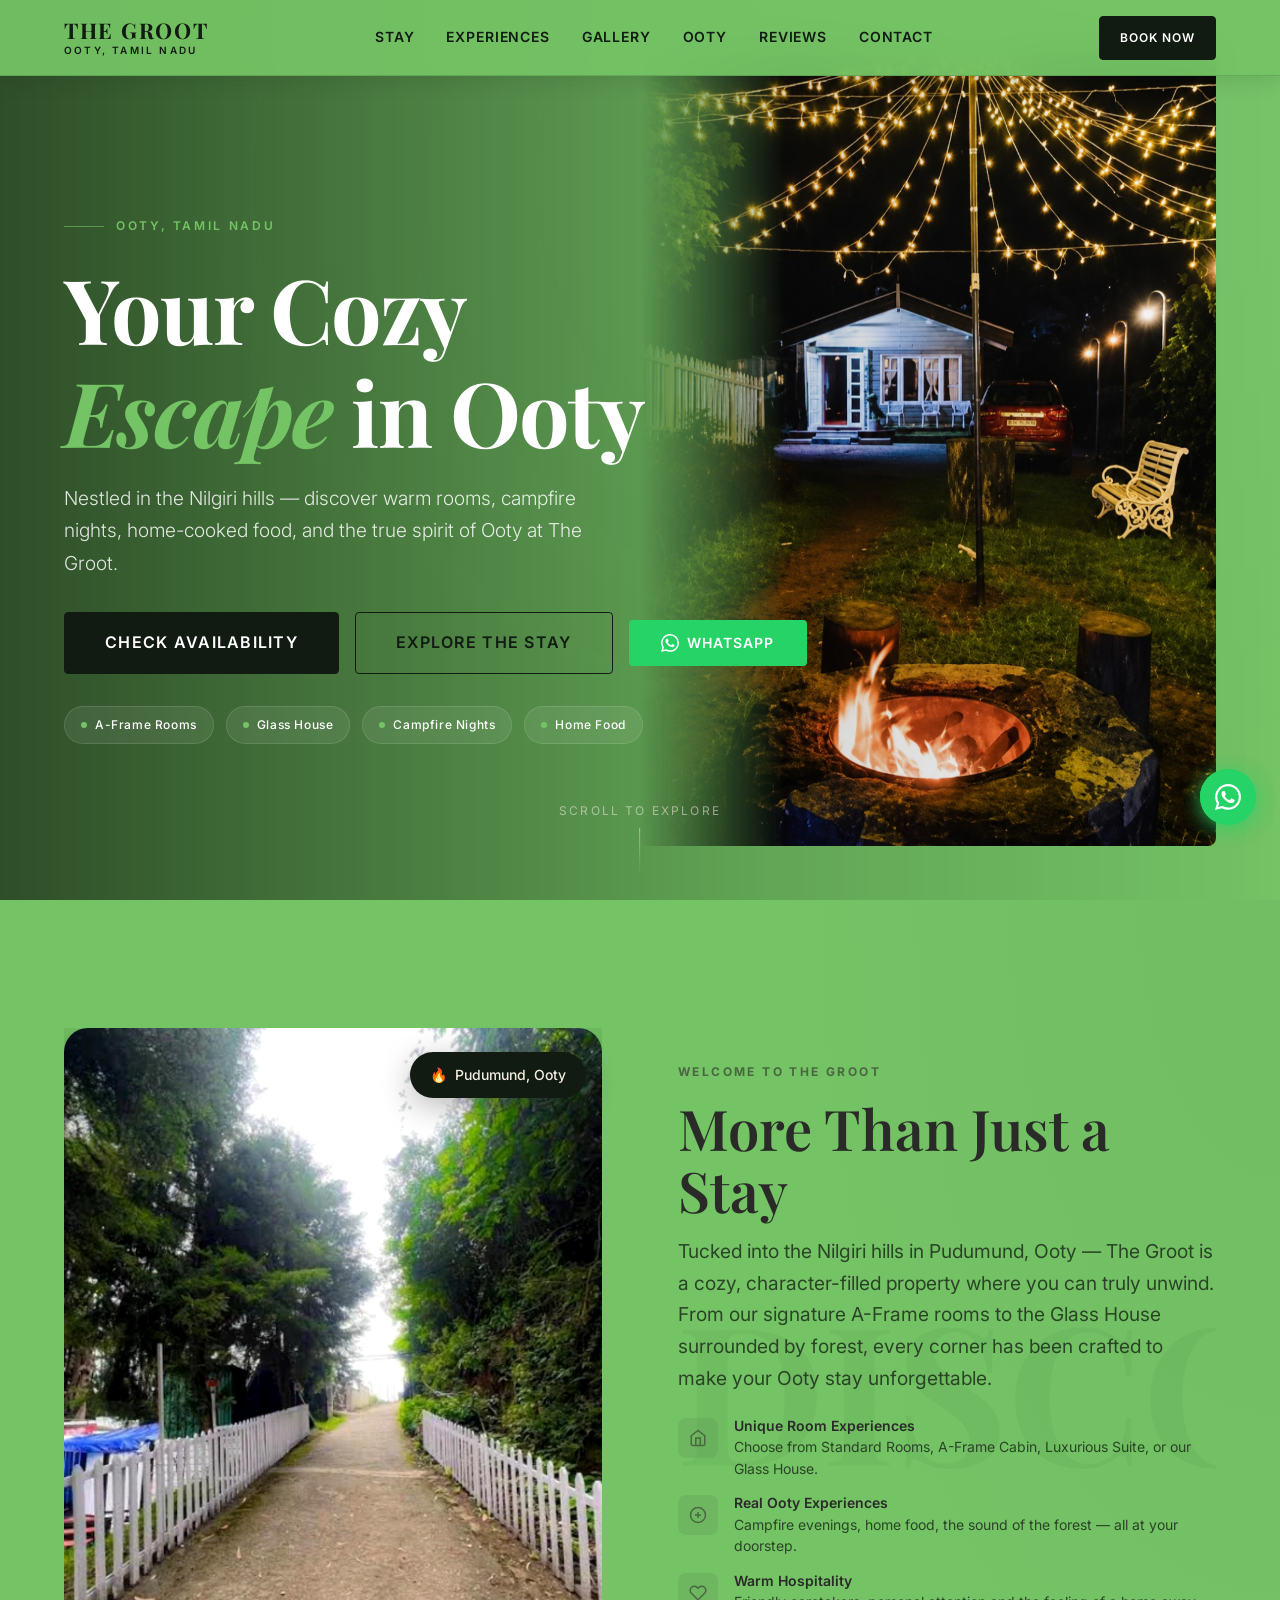
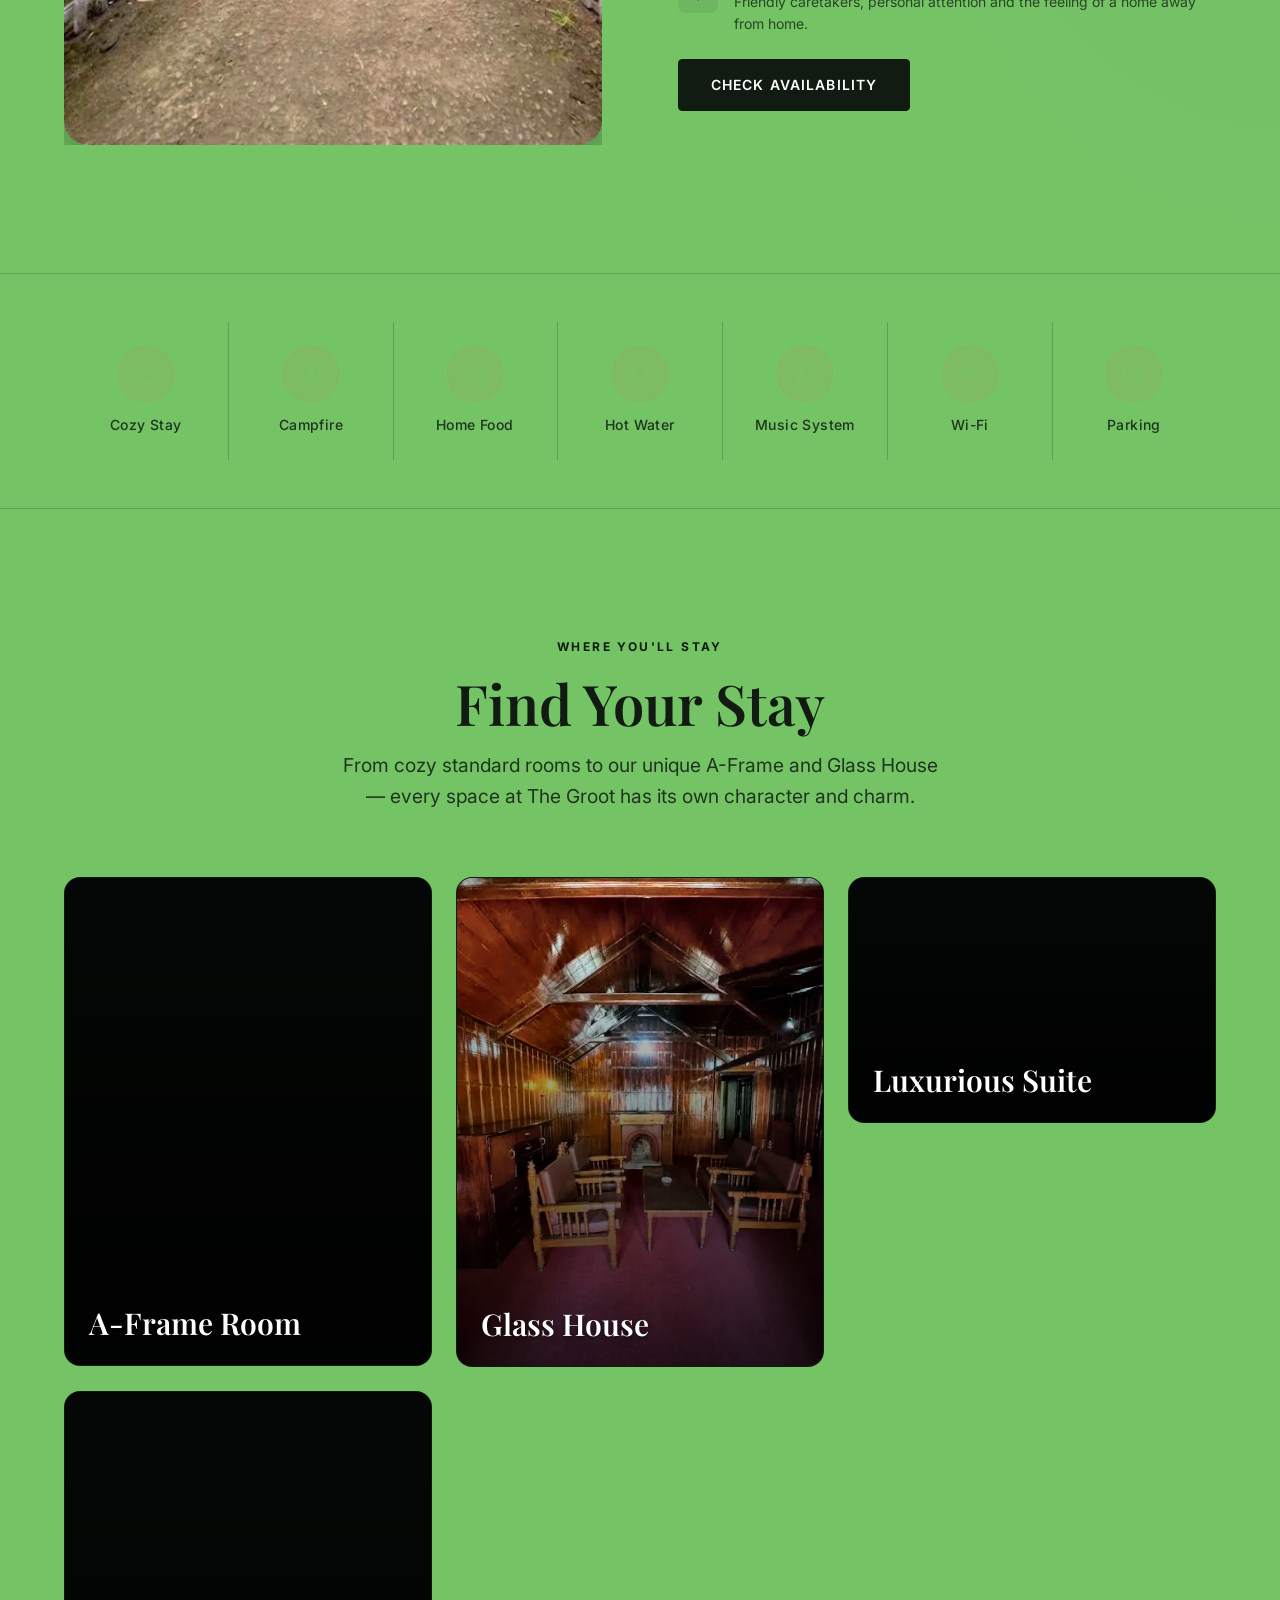
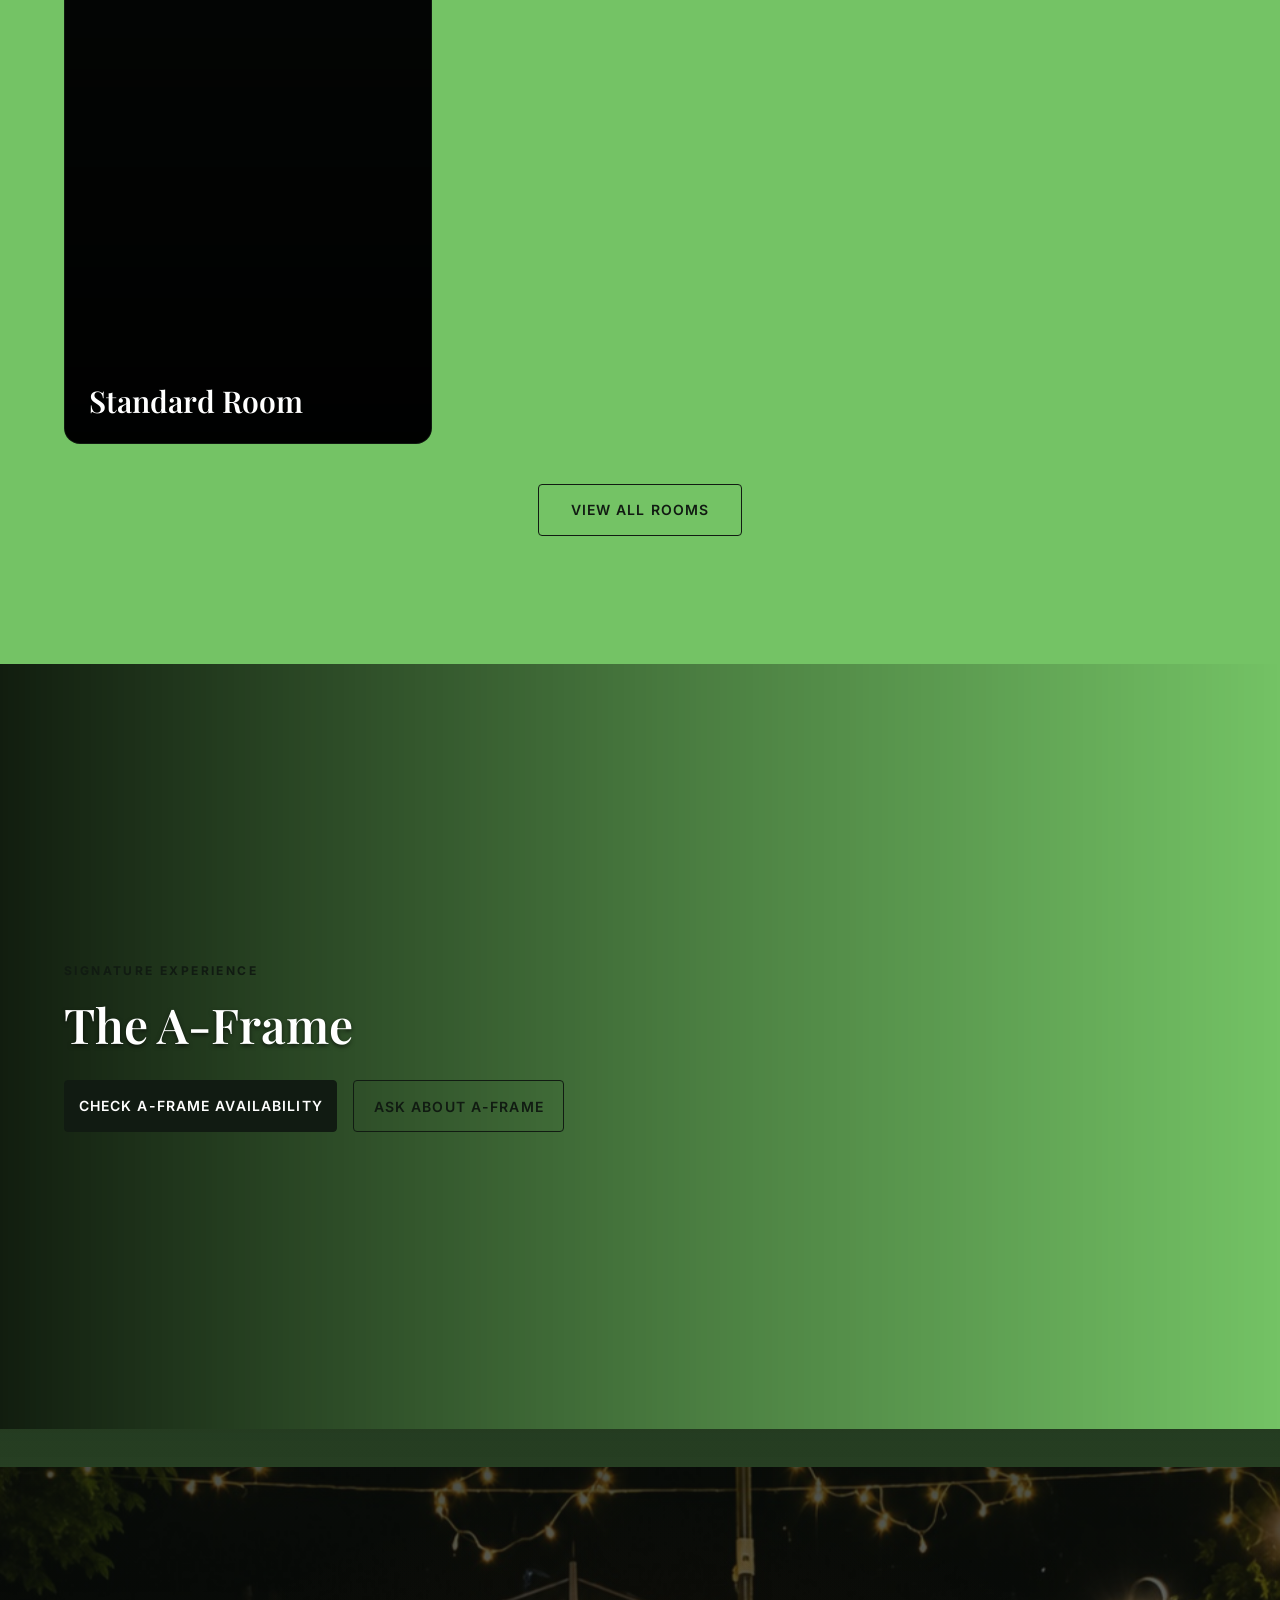
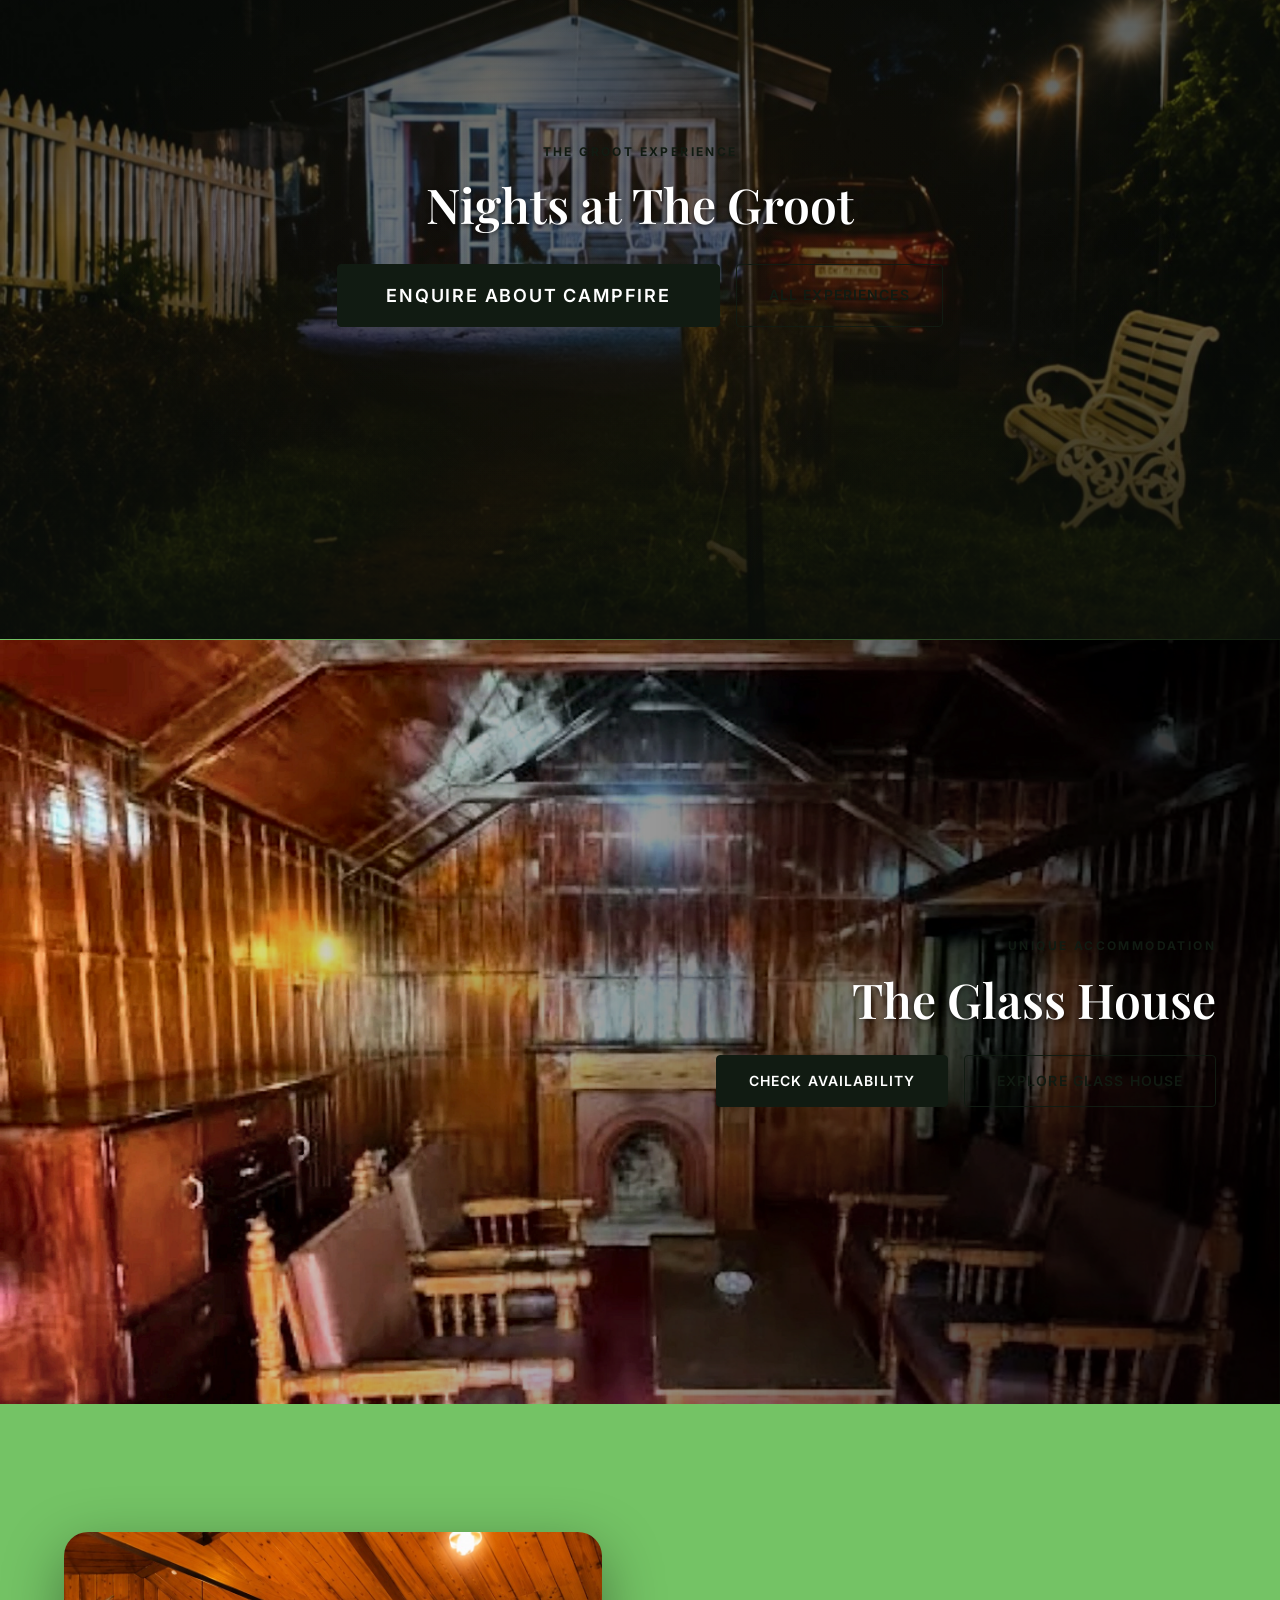
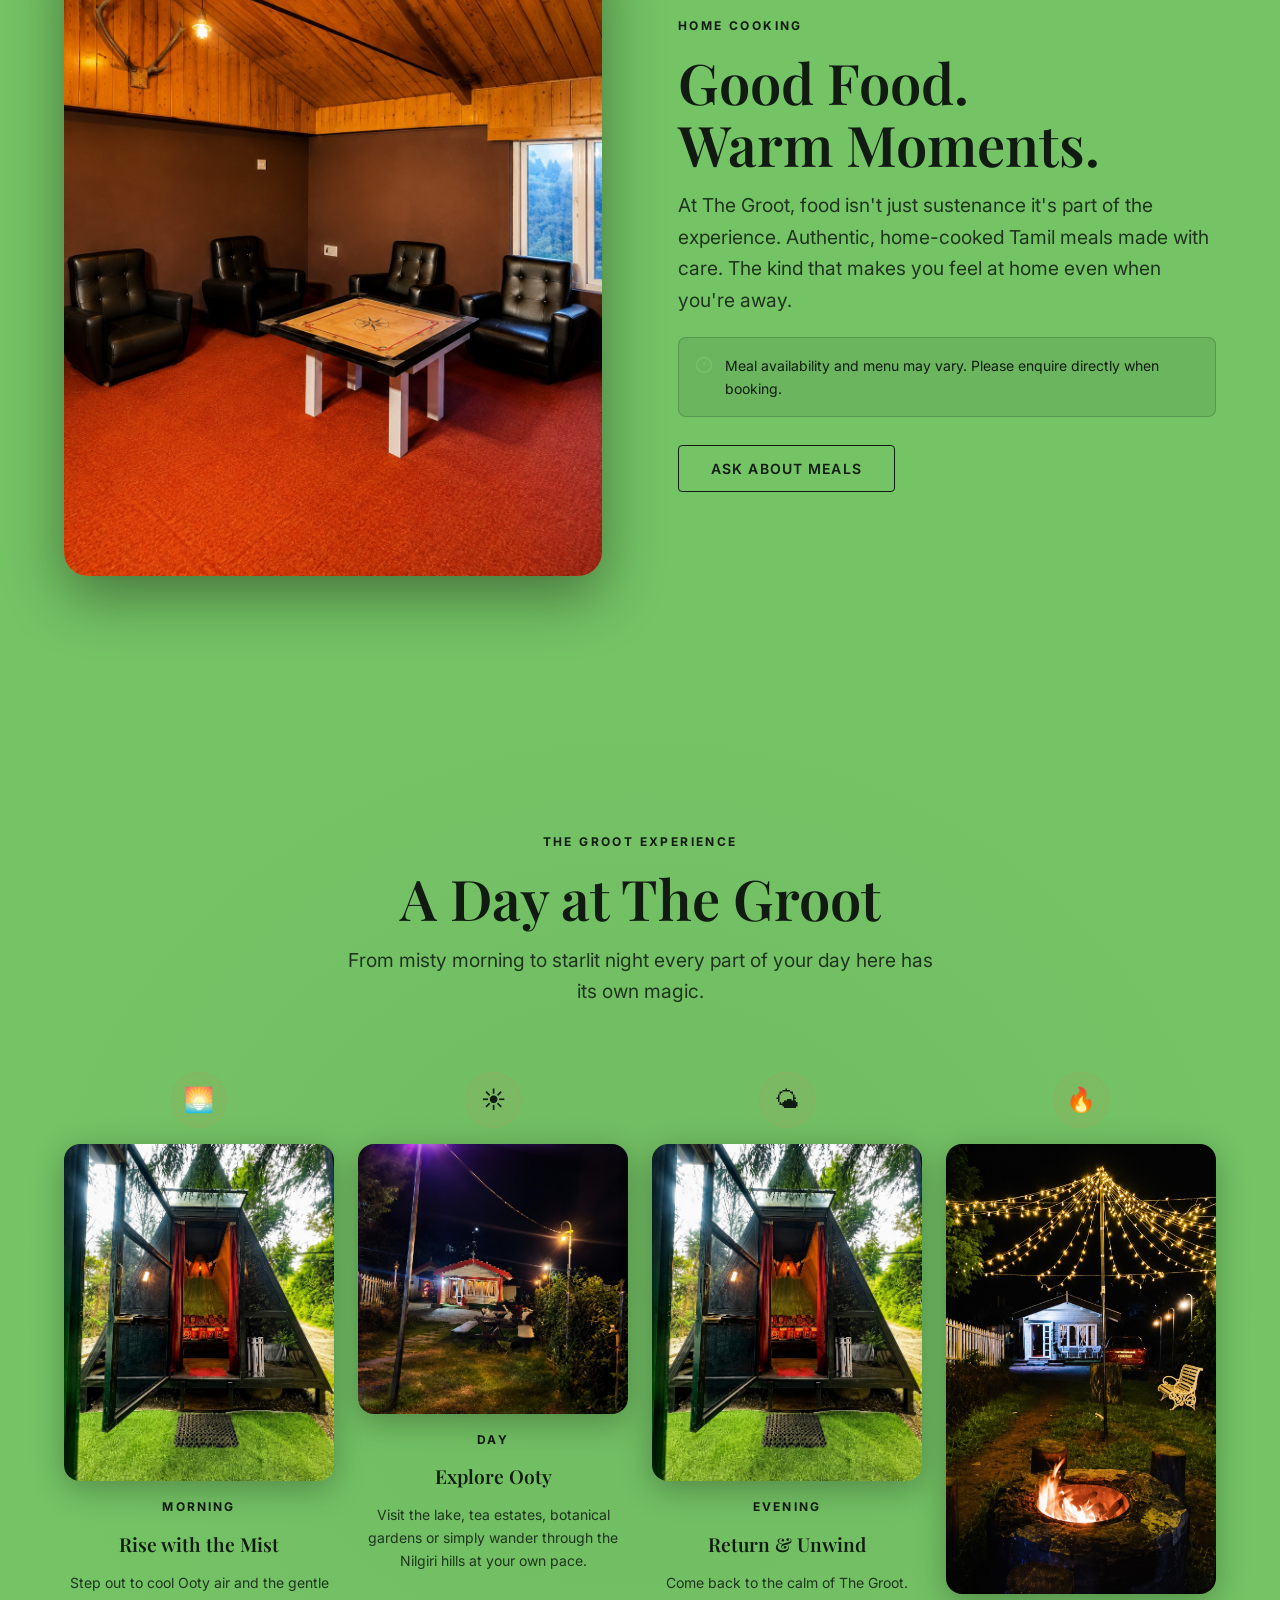
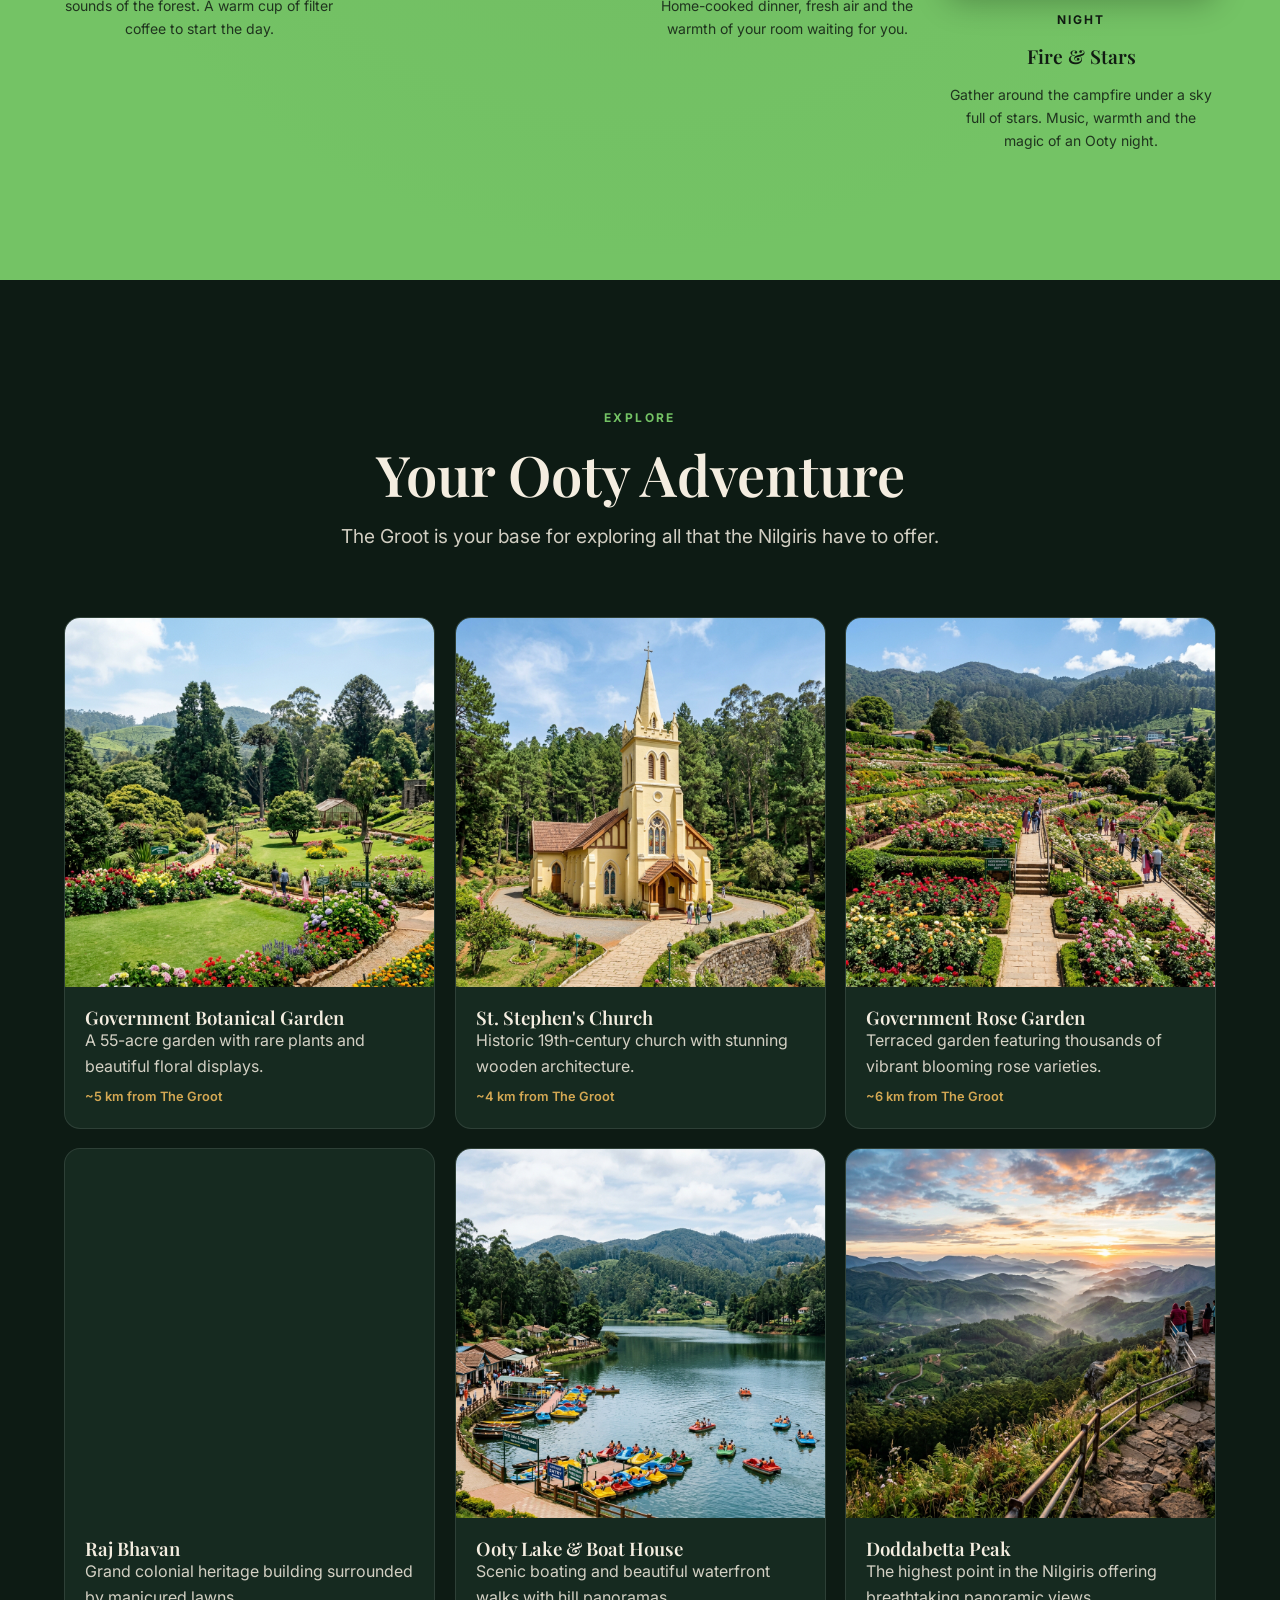
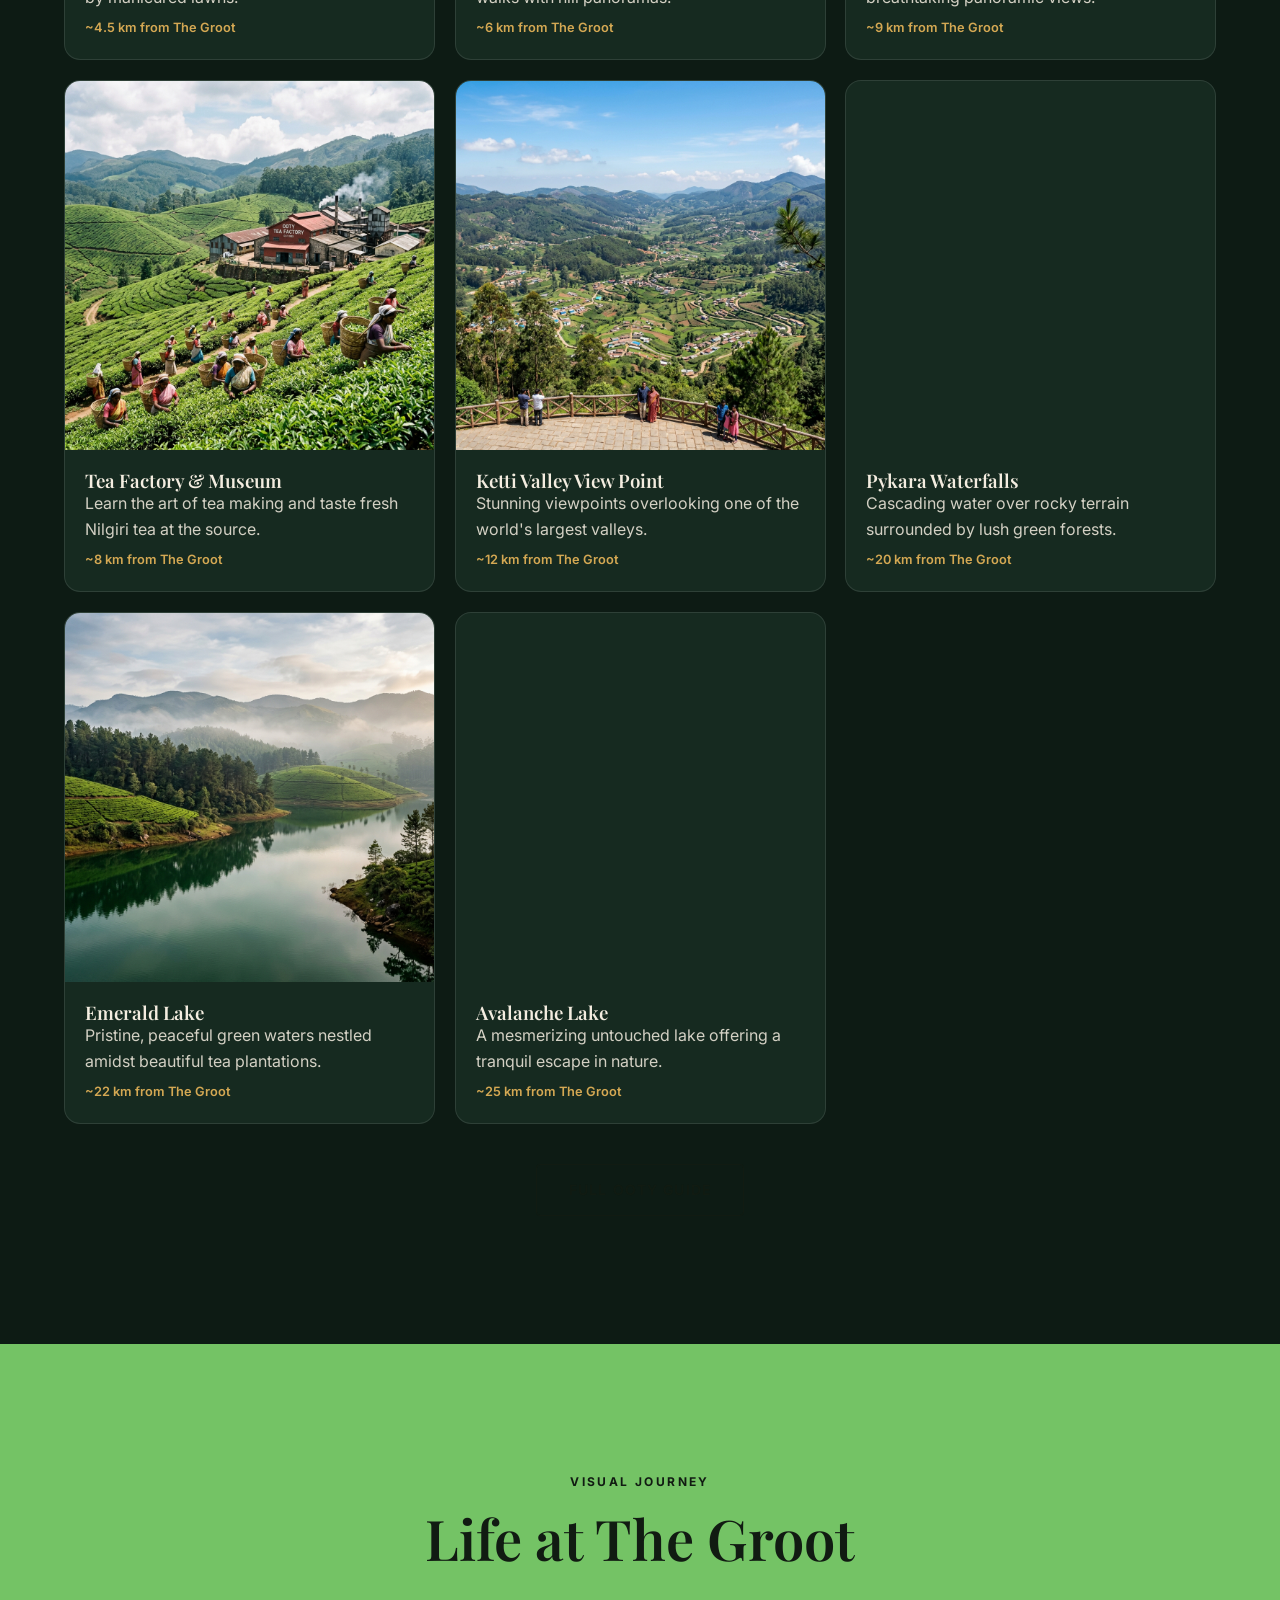
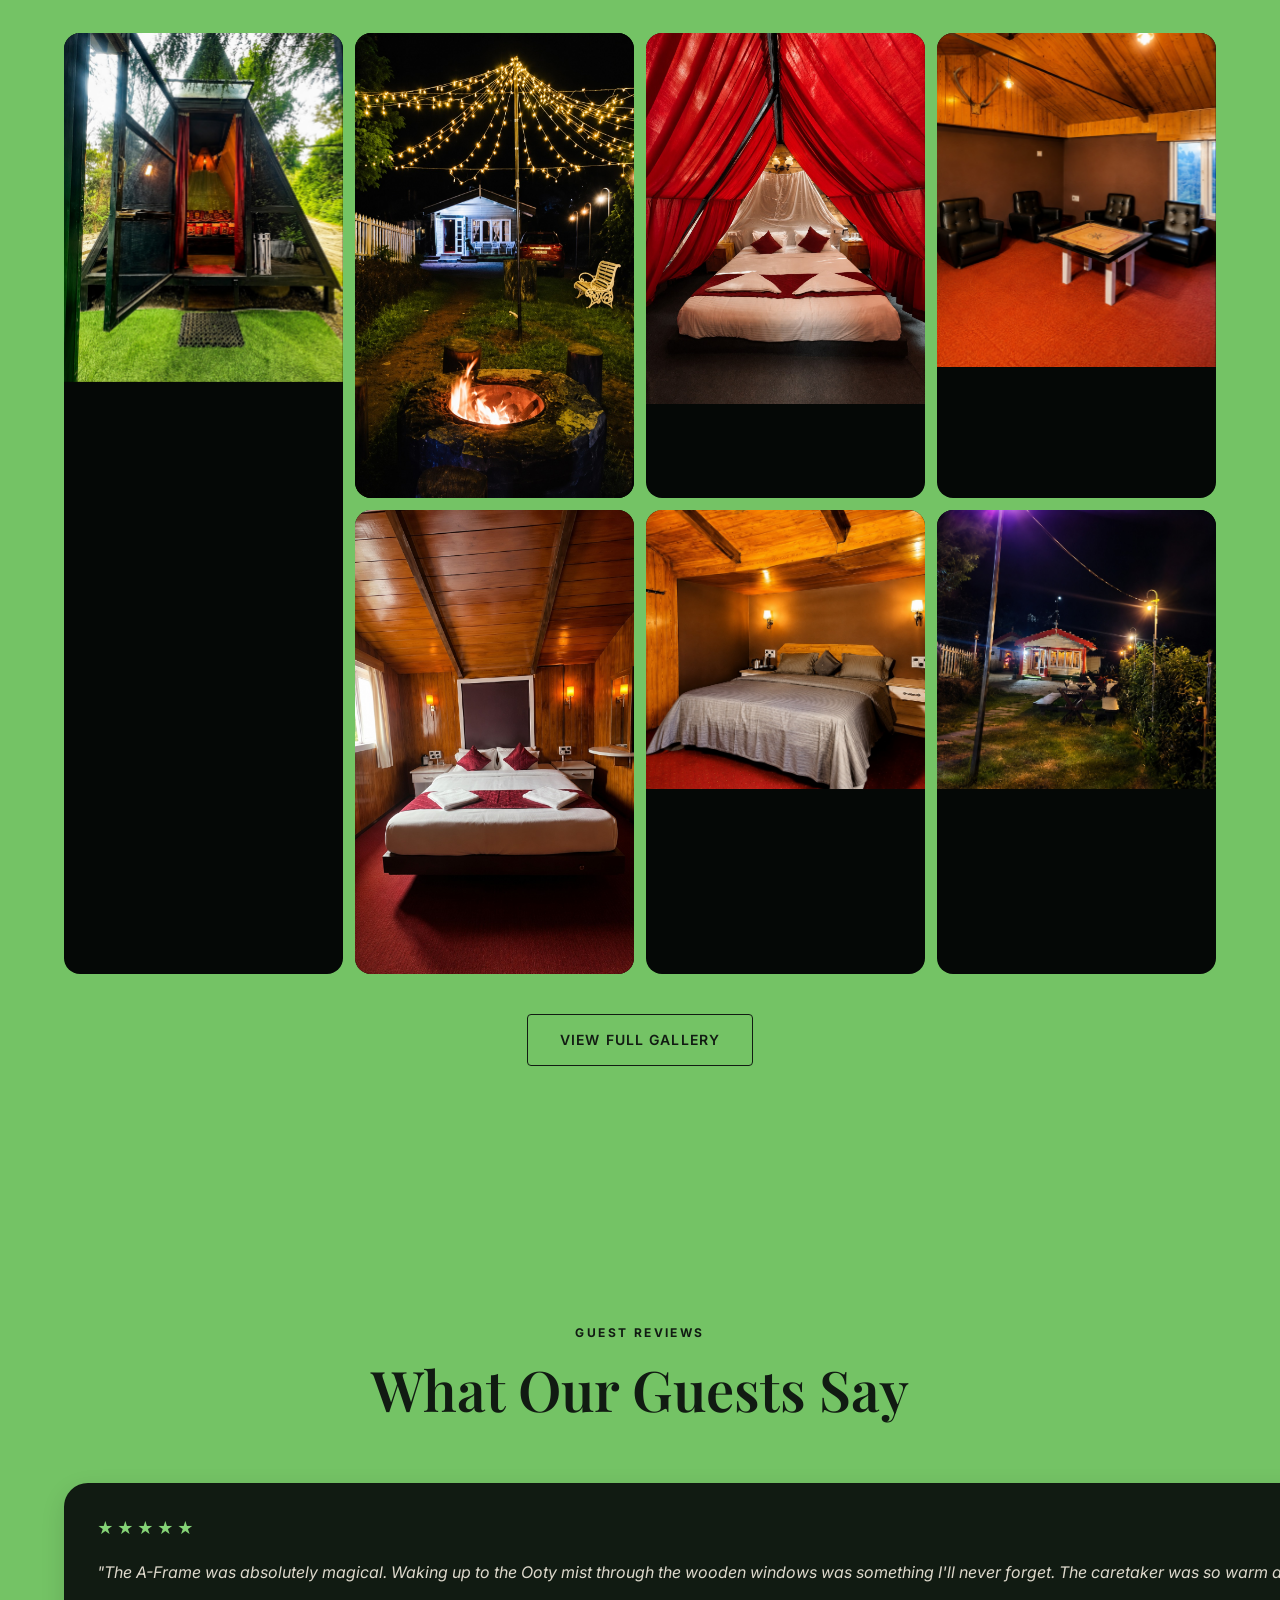
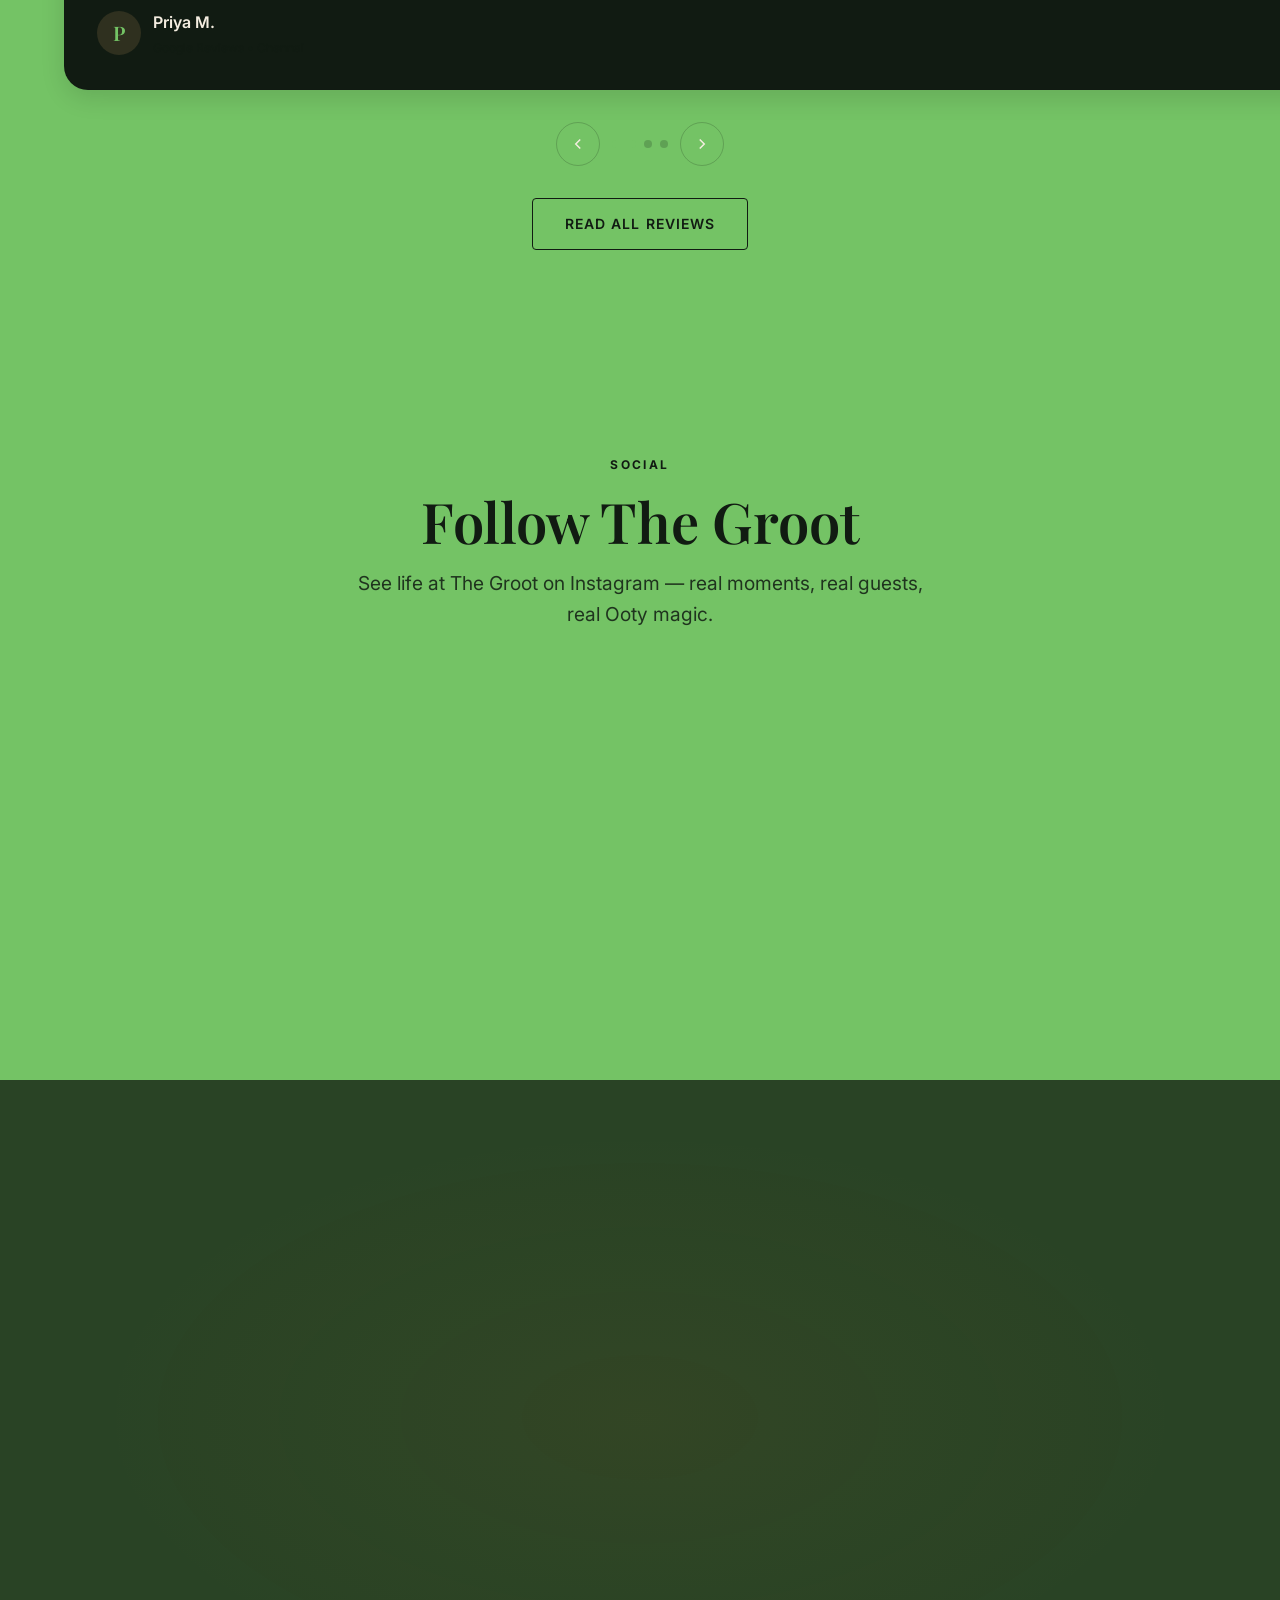
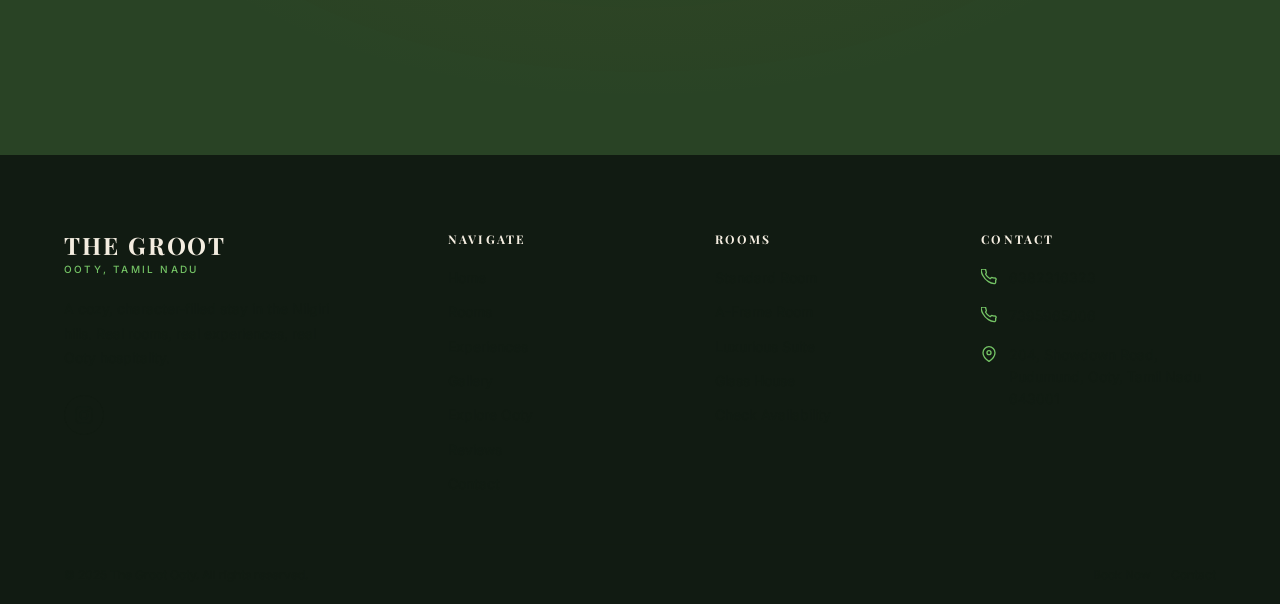
==== commit 9df4dbfc: "feat: apply Mantis Green (#74C365) dominant background across all pages with high-contrast typograph" ====
--- a/index.html
+++ b/index.html
@@ -28,14 +28,14 @@
   <link rel="preconnect" href="https://fonts.gstatic.com" crossorigin />
 
   <!-- CSS -->
-  <link rel="stylesheet" href="css/variables.css?v=2.2" />
-  <link rel="stylesheet" href="css/base.css?v=2.2" />
-  <link rel="stylesheet" href="css/animations.css?v=2.2" />
-  <link rel="stylesheet" href="css/components.css?v=2.2" />
-  <link rel="stylesheet" href="css/header.css?v=2.2" />
-  <link rel="stylesheet" href="css/hero.css?v=2.2" />
-  <link rel="stylesheet" href="css/sections.css?v=2.2" />
-  <link rel="stylesheet" href="css/footer.css?v=2.2" />
+  <link rel="stylesheet" href="css/variables.css?v=3.0" />
+  <link rel="stylesheet" href="css/base.css?v=3.0" />
+  <link rel="stylesheet" href="css/animations.css?v=3.0" />
+  <link rel="stylesheet" href="css/components.css?v=3.0" />
+  <link rel="stylesheet" href="css/header.css?v=3.0" />
+  <link rel="stylesheet" href="css/hero.css?v=3.0" />
+  <link rel="stylesheet" href="css/sections.css?v=3.0" />
+  <link rel="stylesheet" href="css/footer.css?v=3.0" />
 </head>
 <body>
 <!-- Cinematic Loader -->
@@ -637,7 +637,7 @@
 <!-- =========================================================
      GALLERY PREVIEW
      ========================================================= -->
-<section id="gallery-preview" class="section-pad" style="background:var(--color-forest-deep);" aria-labelledby="gallery-title">
+<section id="gallery-preview" class="section-pad" style="background:#74C365;" aria-labelledby="gallery-title">
   <div class="container">
     <div class="section-header center" data-reveal="fade-up">
       <span class="section-overline">Visual Journey</span>
@@ -948,9 +948,9 @@
 </div>
 
 <!-- JS -->
-<script src="js/config.js?v=2.2"></script>
-<script src="js/whatsapp.js?v=2.2"></script>
-<script src="js/main.js?v=2.2"></script>
+<script src="js/config.js?v=3.0"></script>
+<script src="js/whatsapp.js?v=3.0"></script>
+<script src="js/main.js?v=3.0"></script>
 <script>
   // Init reviews carousel after DOM ready
   document.addEventListener('DOMContentLoaded', () => {
--- a/css/variables.css
+++ b/css/variables.css
@@ -25,28 +25,29 @@
   --color-mist:         rgba(255,255,255,0.08);
 
   /* --- Semantic Colors --- */
-  --bg-dark:            var(--color-forest);
-  --bg-section:         var(--color-forest-deep);
-  --bg-card:            rgba(44, 74, 42, 0.25);
-  --bg-glass:           rgba(255, 255, 255, 0.06);
-  --bg-light:           var(--color-warm-white);
-  --text-primary:       var(--color-cream);
-  --text-secondary:     rgba(244, 237, 224, 0.85);
-  --text-muted:         rgba(244, 237, 224, 0.65);
-  --text-dark:          var(--color-charcoal);
-  --text-dark-secondary:var(--color-stone);
+  --bg-dark:            #74C365;
+  --bg-section:         #74C365;
+  --bg-page:            #74C365;
+  --bg-card:            #111B12;
+  --bg-glass:           rgba(17, 27, 18, 0.88);
+  --bg-light:           #74C365;
+  --text-primary:       #111B12;
+  --text-secondary:     rgba(17, 27, 18, 0.85);
+  --text-muted:         rgba(17, 27, 18, 0.65);
+  --text-dark:          #111B12;
+  --text-dark-secondary:rgba(17, 27, 18, 0.75);
   --text-on-image:      #FFFFFF;
   --text-on-image-muted: rgba(255, 255, 255, 0.85);
   
-  --card-bg:            rgba(44, 74, 42, 0.25);
-  --card-border:        rgba(255,255,255,0.10);
+  --card-bg:            #111B12;
+  --card-border:        rgba(17, 27, 18, 0.20);
   --card-text:          var(--color-cream);
   --card-text-muted:    rgba(244, 237, 224, 0.85);
 
-  --accent-primary:     var(--color-bronze);
-  --accent-hover:       var(--color-amber);
-  --border-dark:        rgba(255,255,255,0.10);
-  --border-light:       rgba(0,0,0,0.10);
+  --accent-primary:     #111B12;
+  --accent-hover:       #1A2B1C;
+  --border-dark:        rgba(17, 27, 18, 0.20);
+  --border-light:       rgba(0,0,0,0.15);
 
   /* --- Typography --- */
   --font-display:       'Playfair Display', Georgia, serif;
--- a/css/components.css
+++ b/css/components.css
@@ -50,41 +50,44 @@
 }
 .btn:hover::before { opacity: 1; }
 
-/* Primary — Bronze */
+/* Primary — High contrast dark on Mantis Green */
 .btn-primary {
-  background: var(--color-bronze);
-  color: var(--color-forest-deep);
+  background: #111B12;
+  color: #FFFFFF;
+  border: 1.5px solid #111B12;
 }
 .btn-primary:hover {
-  background: var(--color-amber);
+  background: #1A2B1C;
+  color: #74C365;
   transform: translateY(-2px);
-  box-shadow: 0 8px 24px rgba(184,147,90,0.40);
+  box-shadow: 0 8px 24px rgba(17,27,18,0.30);
 }
 .btn-primary:active { transform: translateY(0); }
 
-/* Secondary — Outline light */
+/* Secondary — Outline dark */
 .btn-outline {
   background: transparent;
-  color: var(--color-cream);
-  border: 1.5px solid rgba(244,237,224,0.50);
+  color: #111B12;
+  border: 1.5px solid #111B12;
 }
 .btn-outline:hover {
-  border-color: var(--color-cream);
-  background: rgba(244,237,224,0.08);
+  border-color: #111B12;
+  background: #111B12;
+  color: #FFFFFF;
   transform: translateY(-2px);
 }
 
-/* Ghost — Outline bronze */
+/* Ghost — Outline */
 .btn-ghost {
   background: transparent;
-  color: var(--color-bronze);
-  border: 1.5px solid var(--color-bronze);
+  color: #111B12;
+  border: 1.5px solid #111B12;
 }
 .btn-ghost:hover {
-  background: var(--color-bronze);
-  color: var(--color-forest-deep);
+  background: #111B12;
+  color: #74C365;
   transform: translateY(-2px);
-  box-shadow: 0 8px 24px rgba(184,147,90,0.35);
+  box-shadow: 0 8px 24px rgba(17,27,18,0.25);
 }
 
 /* Dark context */
@@ -284,10 +287,10 @@
 .section-overline {
   display: block;
   font-size: var(--text-xs);
-  font-weight: 600;
+  font-weight: 700;
   letter-spacing: 0.20em;
   text-transform: uppercase;
-  color: var(--color-bronze);
+  color: #111B12;
   margin-bottom: var(--space-4);
 }
 
@@ -296,18 +299,18 @@
   font-size: clamp(1.875rem, 4.5vw, 3.5rem);
   line-height: 1.1;
   font-weight: 600;
-  color: var(--color-cream);
+  color: #111B12;
   margin-bottom: var(--space-4);
 }
 
-.section-title.dark { color: var(--color-charcoal); }
+.section-title.dark { color: #111B12; }
 
 .section-subtitle {
   font-size: clamp(1rem, 1.5vw, 1.2rem);
-  color: var(--text-secondary);
+  color: rgba(17, 27, 18, 0.85);
   max-width: 600px;
   line-height: 1.65;
-  font-weight: 300;
+  font-weight: 400;
 }
 
 .section-subtitle.dark { color: var(--text-dark-secondary); }
--- a/css/header.css
+++ b/css/header.css
@@ -23,11 +23,11 @@
 }
 
 #site-header.scrolled {
-  background: color-mix(in srgb, var(--bg-section) 92%, transparent);
+  background: rgba(116, 195, 101, 0.95);
   backdrop-filter: blur(20px);
   -webkit-backdrop-filter: blur(20px);
-  box-shadow: 0 4px 32px rgba(0,0,0,0.25);
-  border-bottom-color: var(--border-dark);
+  box-shadow: 0 4px 20px rgba(17, 27, 18, 0.12);
+  border-bottom: 1px solid rgba(17, 27, 18, 0.15);
 }
 
 .header-inner {
@@ -61,18 +61,22 @@
 }
 
 #site-header.scrolled .logo-name {
-  color: var(--text-primary);
+  color: #111B12;
 }
 
 .logo-location {
   font-family: var(--font-body);
   font-size: 0.625rem;
-  font-weight: 500;
+  font-weight: 600;
   letter-spacing: 0.22em;
   text-transform: uppercase;
   color: var(--color-bronze);
   line-height: 1;
   margin-top: 3px;
+}
+
+#site-header.scrolled .logo-location {
+  color: #111B12;
 }
 
 /* ---------------------------------------------------------
@@ -101,7 +105,8 @@
 }
 
 #site-header.scrolled .nav-link {
-  color: var(--text-primary);
+  color: #111B12;
+  font-weight: 600;
 }
 
 .nav-link::after {
@@ -111,9 +116,13 @@
   left: 50%;
   transform: translateX(-50%) scaleX(0);
   width: calc(100% - 1.75rem);
-  height: 1px;
+  height: 1.5px;
   background: var(--color-bronze);
   transition: transform var(--dur-base) var(--ease-out);
+}
+
+#site-header.scrolled .nav-link::after {
+  background: #111B12;
 }
 
 .nav-link:hover,
@@ -121,9 +130,13 @@
   color: var(--color-bronze);
 }
 
-.nav-link:hover::after,
-.nav-link.active::after {
-  transform: translateX(-50%) scaleX(1);
+#site-header.scrolled .nav-link:hover,
+#site-header.scrolled .nav-link.active {
+  color: #000000;
+}
+
+#site-header.scrolled .hamburger-line {
+  background-color: #111B12;
 }
 
 .header-actions {
--- a/css/sections.css
+++ b/css/sections.css
@@ -7,7 +7,7 @@
    --------------------------------------------------------- */
 
 .intro-section {
-  background: var(--color-warm-white);
+  background: #74C365;
   position: relative;
   overflow: hidden;
 }
@@ -120,9 +120,9 @@
    --------------------------------------------------------- */
 
 .highlights-section {
-  background: var(--color-forest);
-  border-top: 1px solid var(--border-dark);
-  border-bottom: 1px solid var(--border-dark);
+  background: #74C365;
+  border-top: 1px solid rgba(17, 27, 18, 0.20);
+  border-bottom: 1px solid rgba(17, 27, 18, 0.20);
   padding: var(--space-12) 0;
   overflow: hidden;
 }
@@ -159,7 +159,7 @@
    --------------------------------------------------------- */
 
 .rooms-section {
-  background: var(--color-forest-deep);
+  background: #74C365;
   position: relative;
 }
 
@@ -469,7 +469,7 @@
    --------------------------------------------------------- */
 
 .experiences-section {
-  background: var(--color-warm-white);
+  background: #74C365;
 }
 
 .experiences-grid {
@@ -549,7 +549,7 @@
    --------------------------------------------------------- */
 
 .day-section {
-  background: var(--color-forest);
+  background: #74C365;
   position: relative;
   overflow: hidden;
 }
@@ -613,22 +613,22 @@
 
 .day-time-label {
   font-size: var(--text-xs);
-  font-weight: 600;
+  font-weight: 700;
   letter-spacing: 0.18em;
   text-transform: uppercase;
-  color: var(--color-bronze);
+  color: #111B12;
 }
 
 .day-title {
   font-family: var(--font-display);
   font-size: var(--text-xl);
   font-weight: 600;
-  color: var(--color-cream);
+  color: #111B12;
 }
 
 .day-text {
   font-size: var(--text-sm);
-  color: var(--text-secondary);
+  color: rgba(17, 27, 18, 0.85);
   line-height: 1.65;
 }
 
@@ -648,7 +648,7 @@
    --------------------------------------------------------- */
 
 .food-section {
-  background: var(--color-forest-deep);
+  background: #74C365;
   position: relative;
   overflow: hidden;
 }
@@ -674,7 +674,7 @@
 }
 
 .food-text {
-  color: var(--color-cream);
+  color: #111B12;
 }
 
 .food-note {
@@ -684,10 +684,10 @@
   margin-top: var(--space-5);
   padding: var(--space-4);
   border-radius: var(--radius-md);
-  background: rgba(184,147,90,0.10);
-  border: 1px solid rgba(184,147,90,0.20);
+  background: rgba(17, 27, 18, 0.08);
+  border: 1px solid rgba(17, 27, 18, 0.20);
   font-size: var(--text-sm);
-  color: var(--text-secondary);
+  color: #111B12;
   line-height: 1.65;
 }
 
@@ -787,12 +787,16 @@
    --------------------------------------------------------- */
 
 .reviews-section {
-  background: var(--color-forest-deep);
-}
-
-.reviews-carousel {
-  position: relative;
-  overflow: hidden;
+  background: #74C365;
+  position: relative;
+  overflow: hidden;
+}
+
+.reviews-carousel-wrapper {
+  overflow: hidden;
+  margin: var(--space-8) 0;
+  cursor: grab;
+  user-select: none;
 }
 
 .reviews-track {
@@ -803,12 +807,13 @@
 
 .review-card {
   min-width: calc(33.333% - var(--space-4));
-  background: rgba(255,255,255,0.04);
-  border: 1px solid var(--border-dark);
+  background: #111B12;
+  border: 1px solid rgba(17, 27, 18, 0.25);
   border-radius: var(--radius-xl);
   padding: var(--space-8);
   flex-shrink: 0;
   position: relative;
+  box-shadow: 0 8px 24px rgba(0,0,0,0.12);
 }
 
 .review-card::before {
@@ -837,7 +842,7 @@
 
 .review-text {
   font-size: var(--text-base);
-  color: var(--text-secondary);
+  color: rgba(244, 237, 224, 0.90);
   line-height: 1.75;
   margin-bottom: var(--space-6);
   font-style: italic;
@@ -940,7 +945,7 @@
    --------------------------------------------------------- */
 
 .instagram-section {
-  background: var(--color-forest);
+  background: #74C365;
   overflow: hidden;
 }
 
@@ -1054,7 +1059,7 @@
    --------------------------------------------------------- */
 
 .map-section {
-  background: var(--color-forest);
+  background: #74C365;
 }
 
 .map-layout {
@@ -1064,11 +1069,11 @@
   align-items: center;
 }
 
-.map-info { color: var(--color-cream); }
+.map-info { color: #111B12; }
 
 .map-address {
   font-size: var(--text-base);
-  color: var(--text-secondary);
+  color: rgba(17, 27, 18, 0.85);
   line-height: 1.75;
   margin-bottom: var(--space-6);
 }
@@ -1085,12 +1090,12 @@
   align-items: center;
   gap: var(--space-3);
   font-size: var(--text-base);
-  color: var(--text-secondary);
+  color: #111B12;
   text-decoration: none;
   transition: color var(--dur-fast);
 }
 
-.map-contact-item:hover { color: var(--color-cream); }
+.map-contact-item:hover { color: #000000; }
 .map-contact-item svg { color: var(--color-bronze); flex-shrink: 0; }
 
 .map-embed-wrapper {
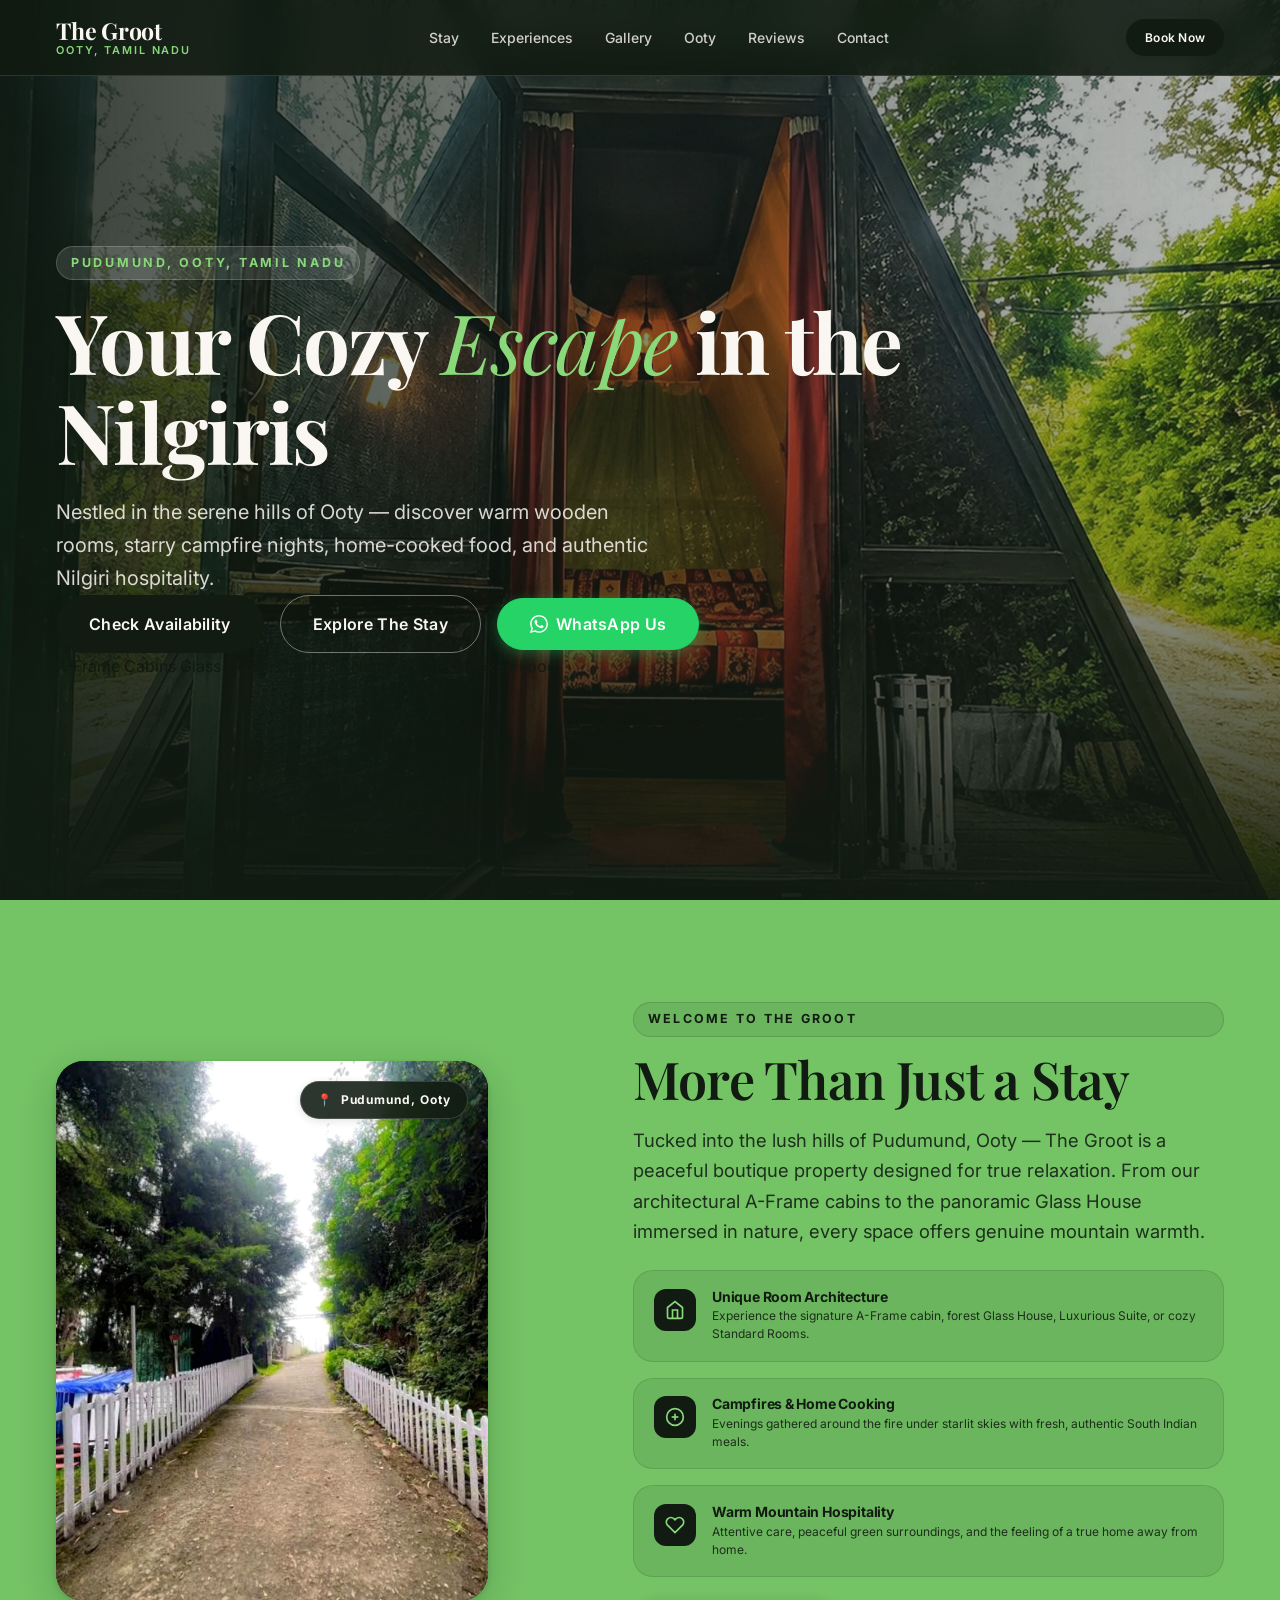
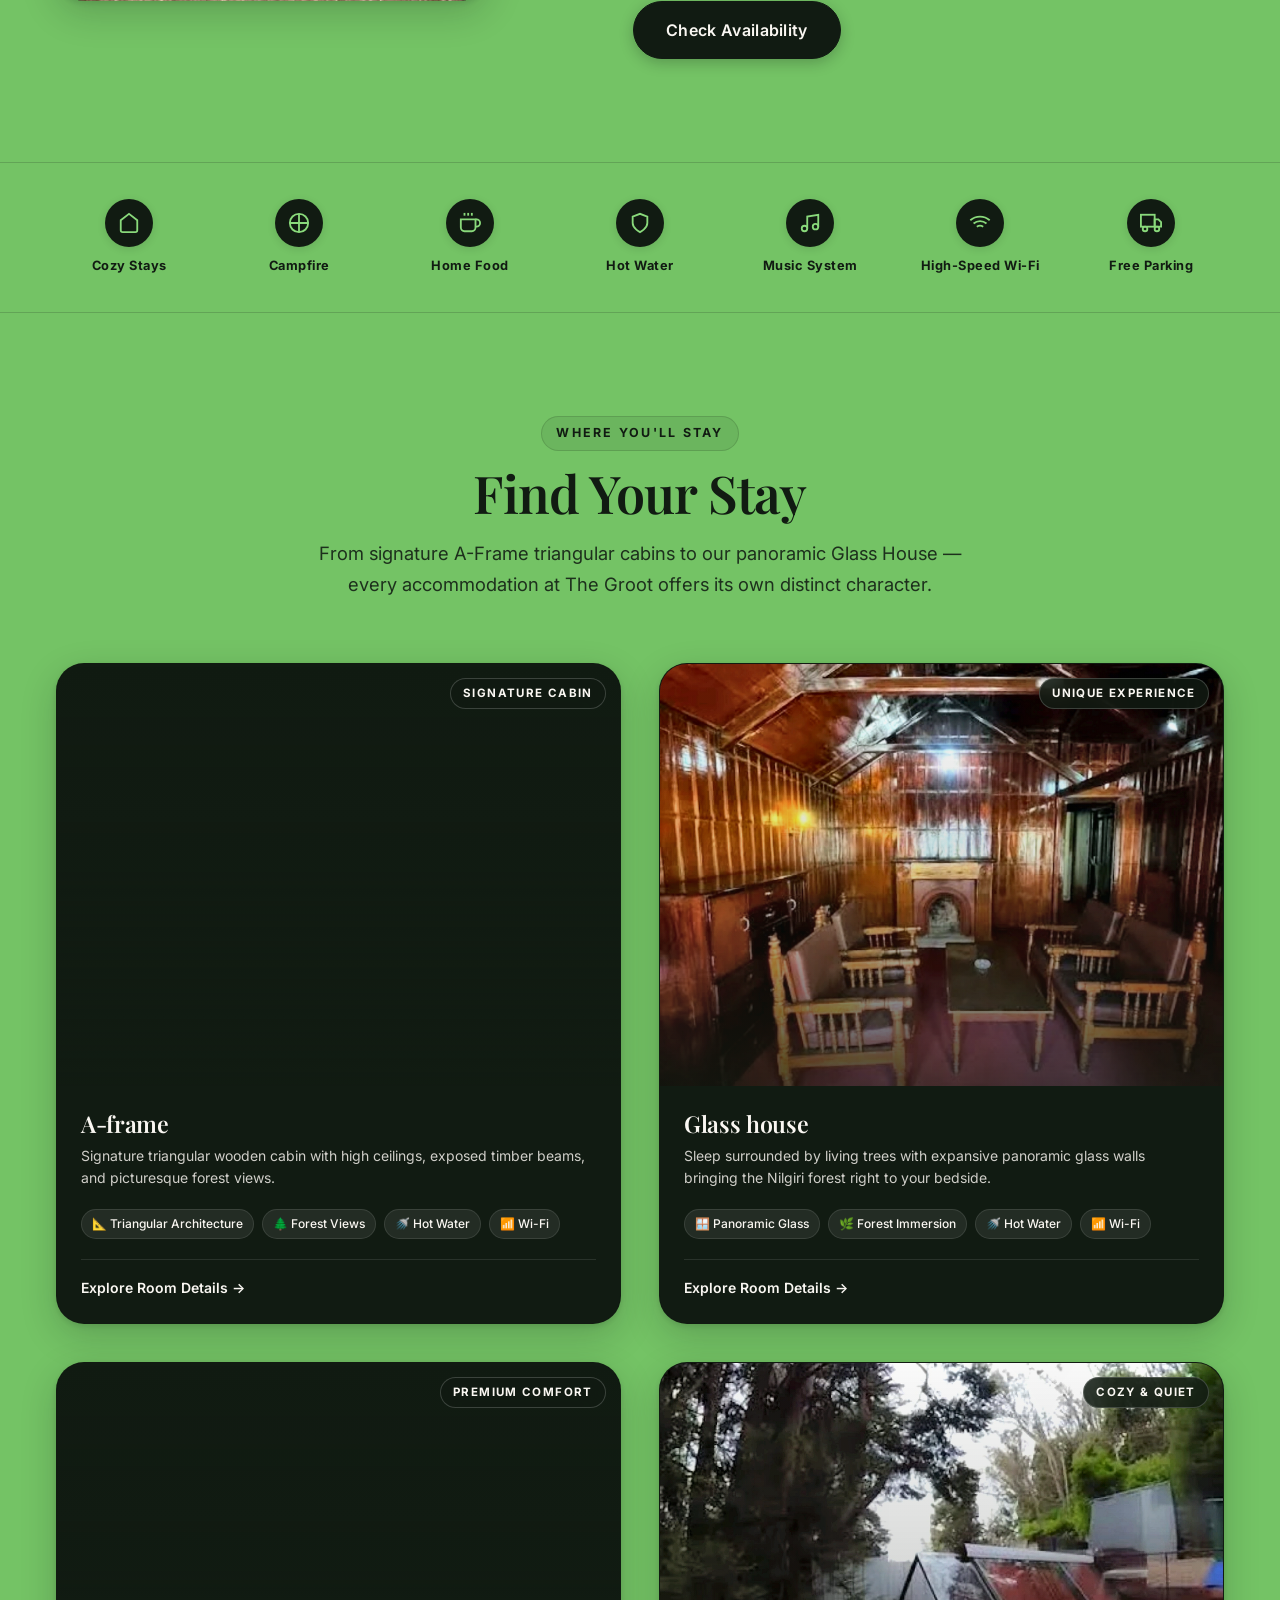
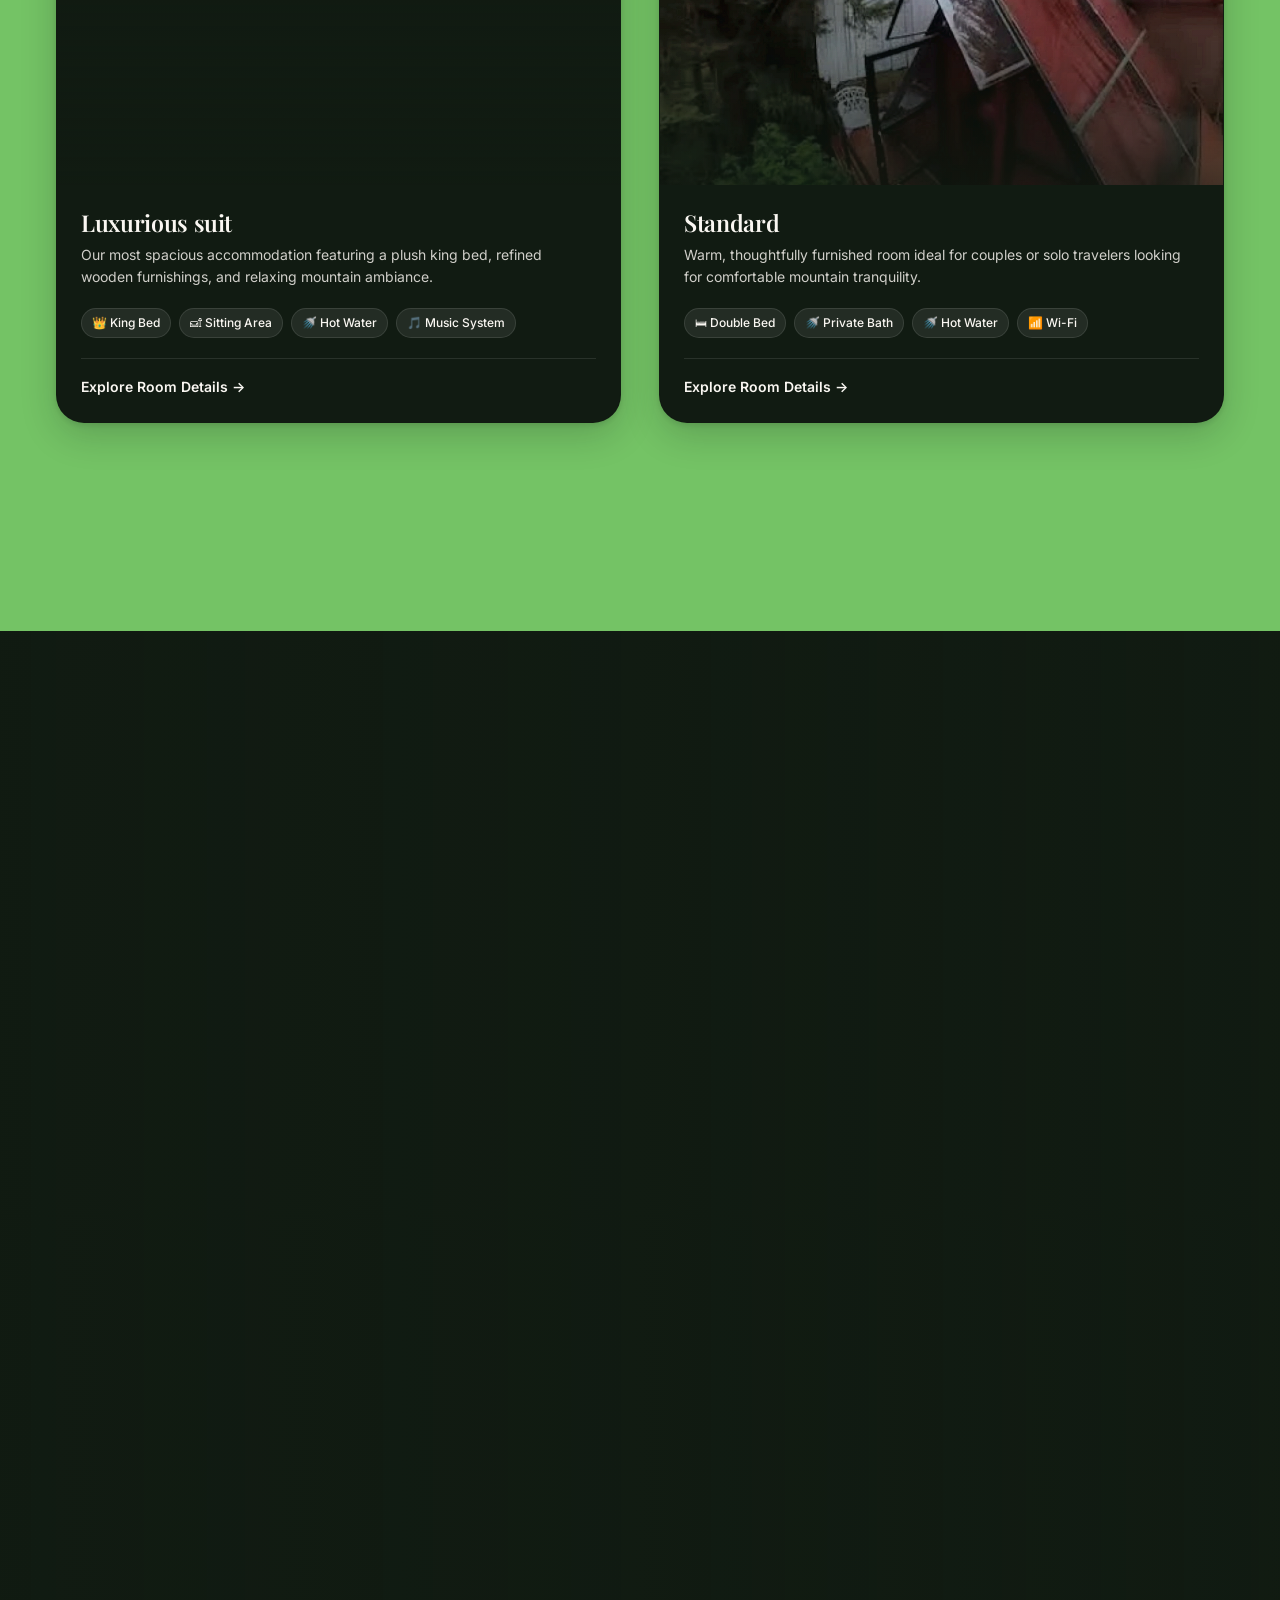
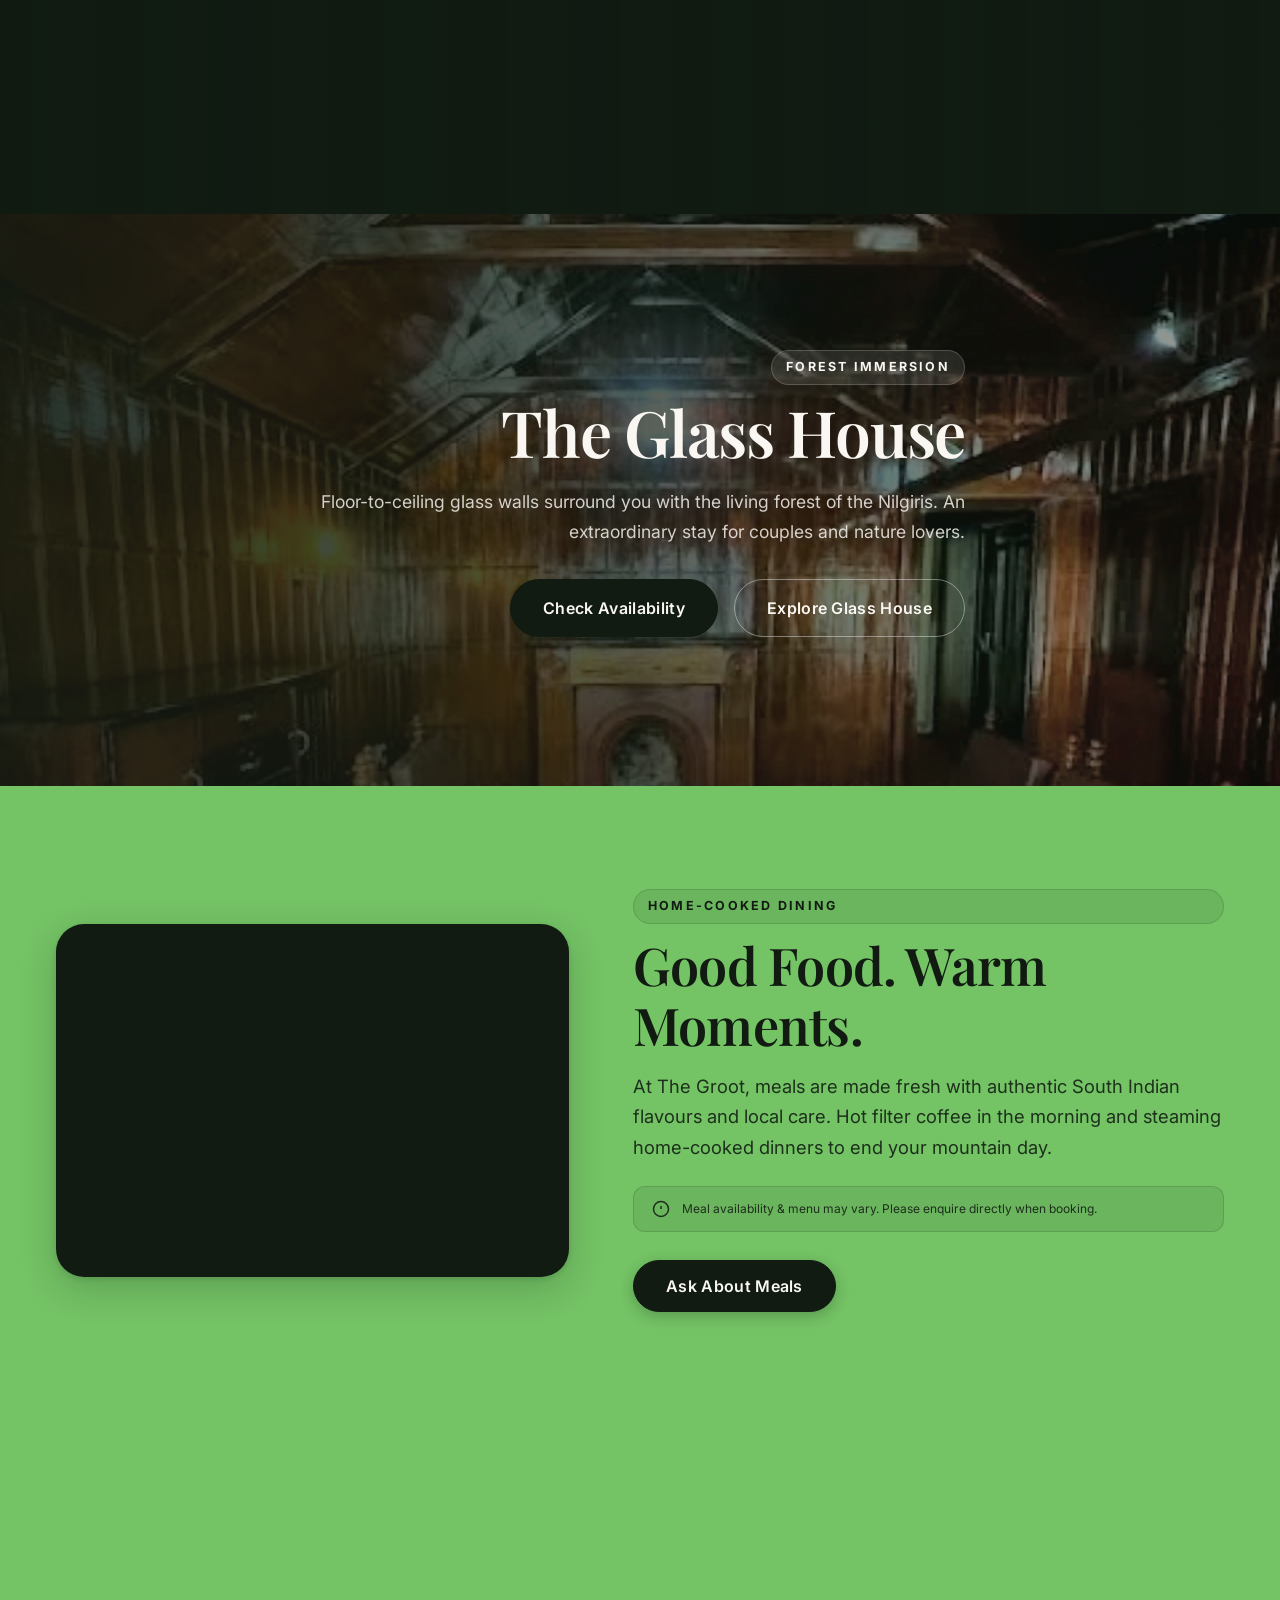
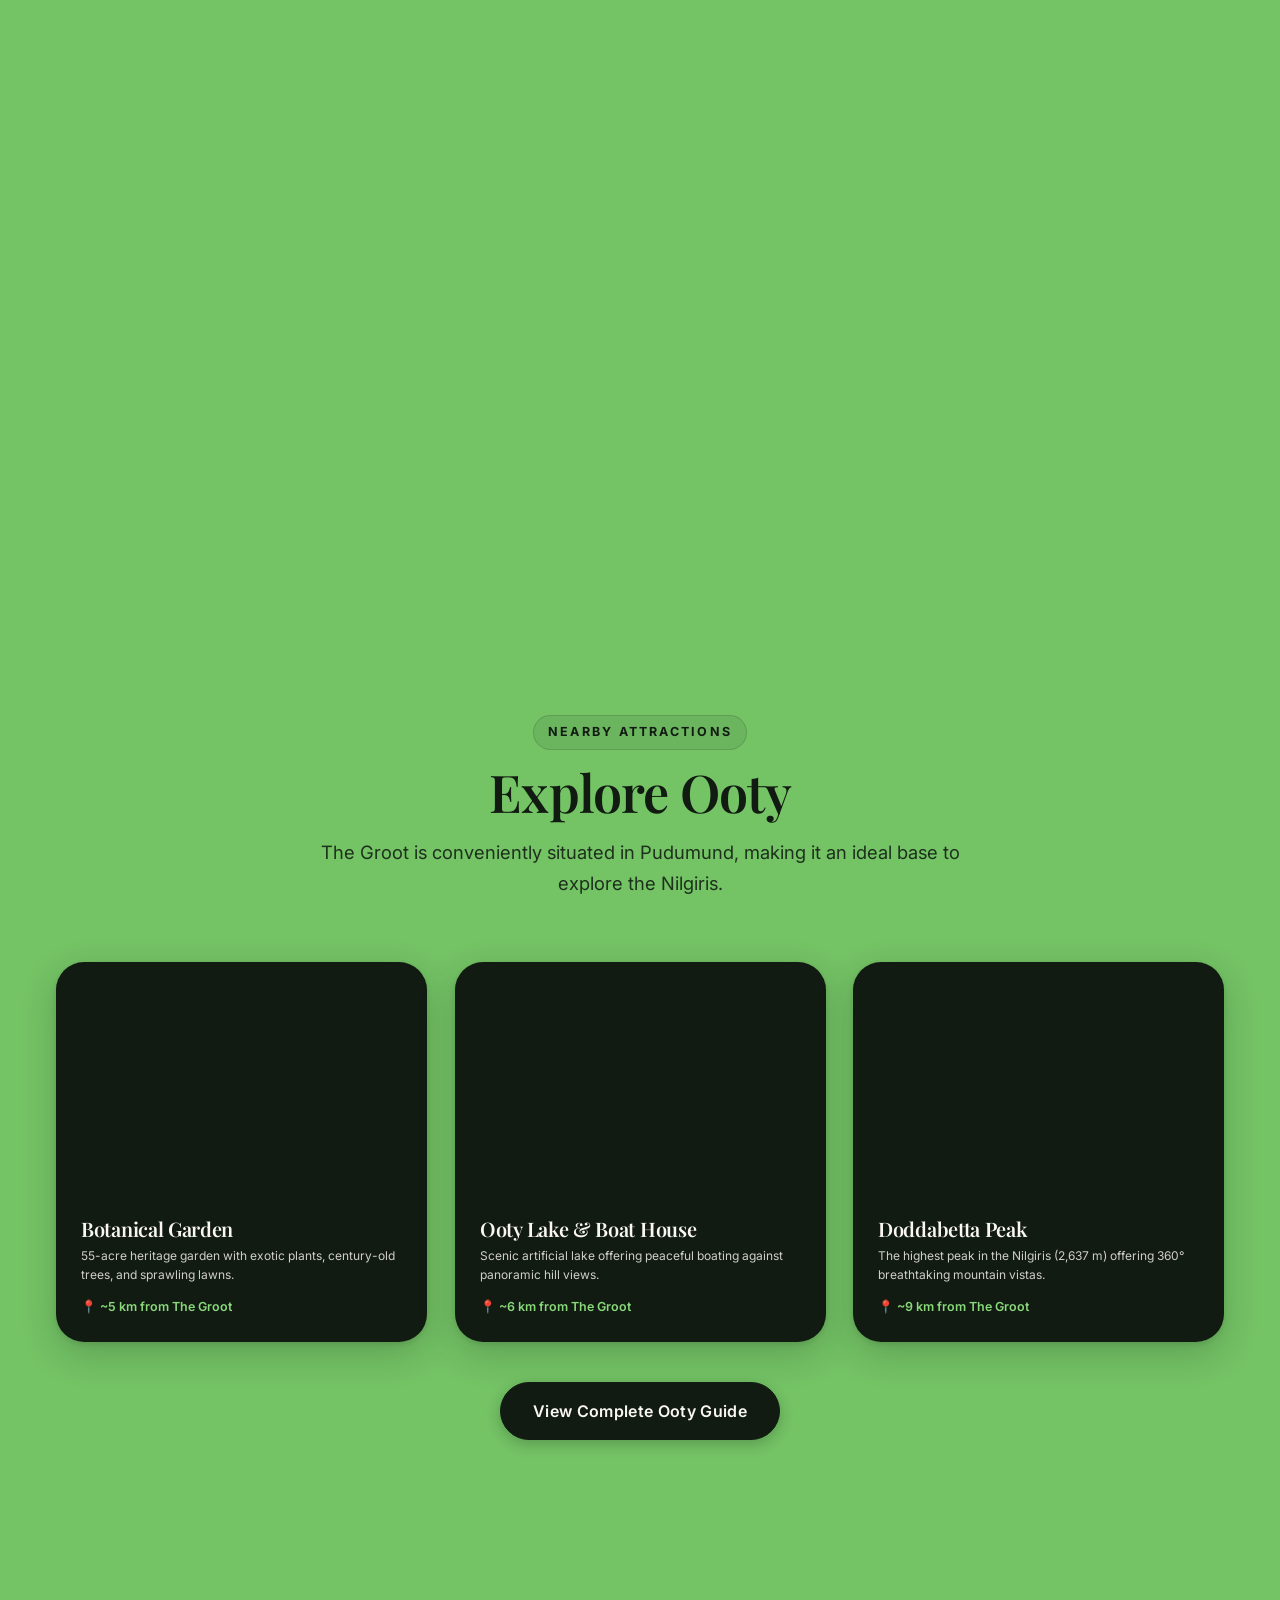
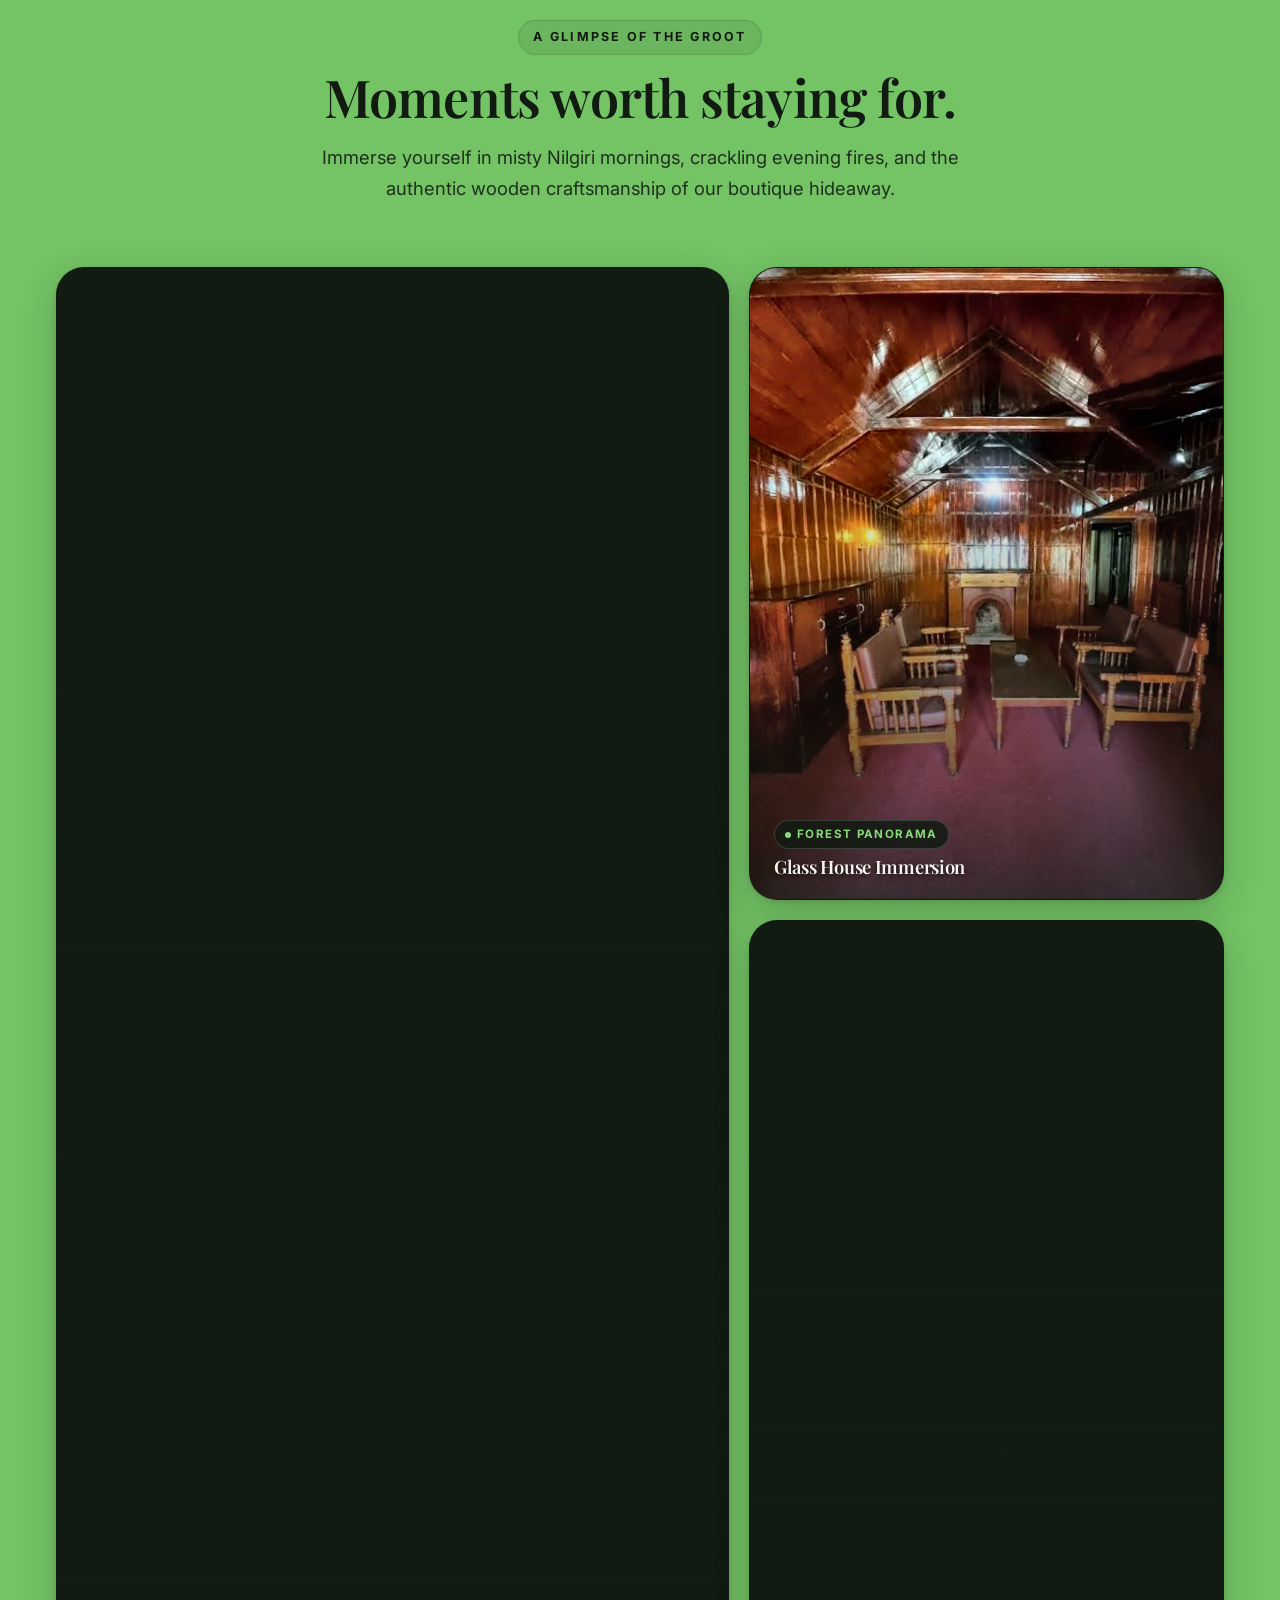
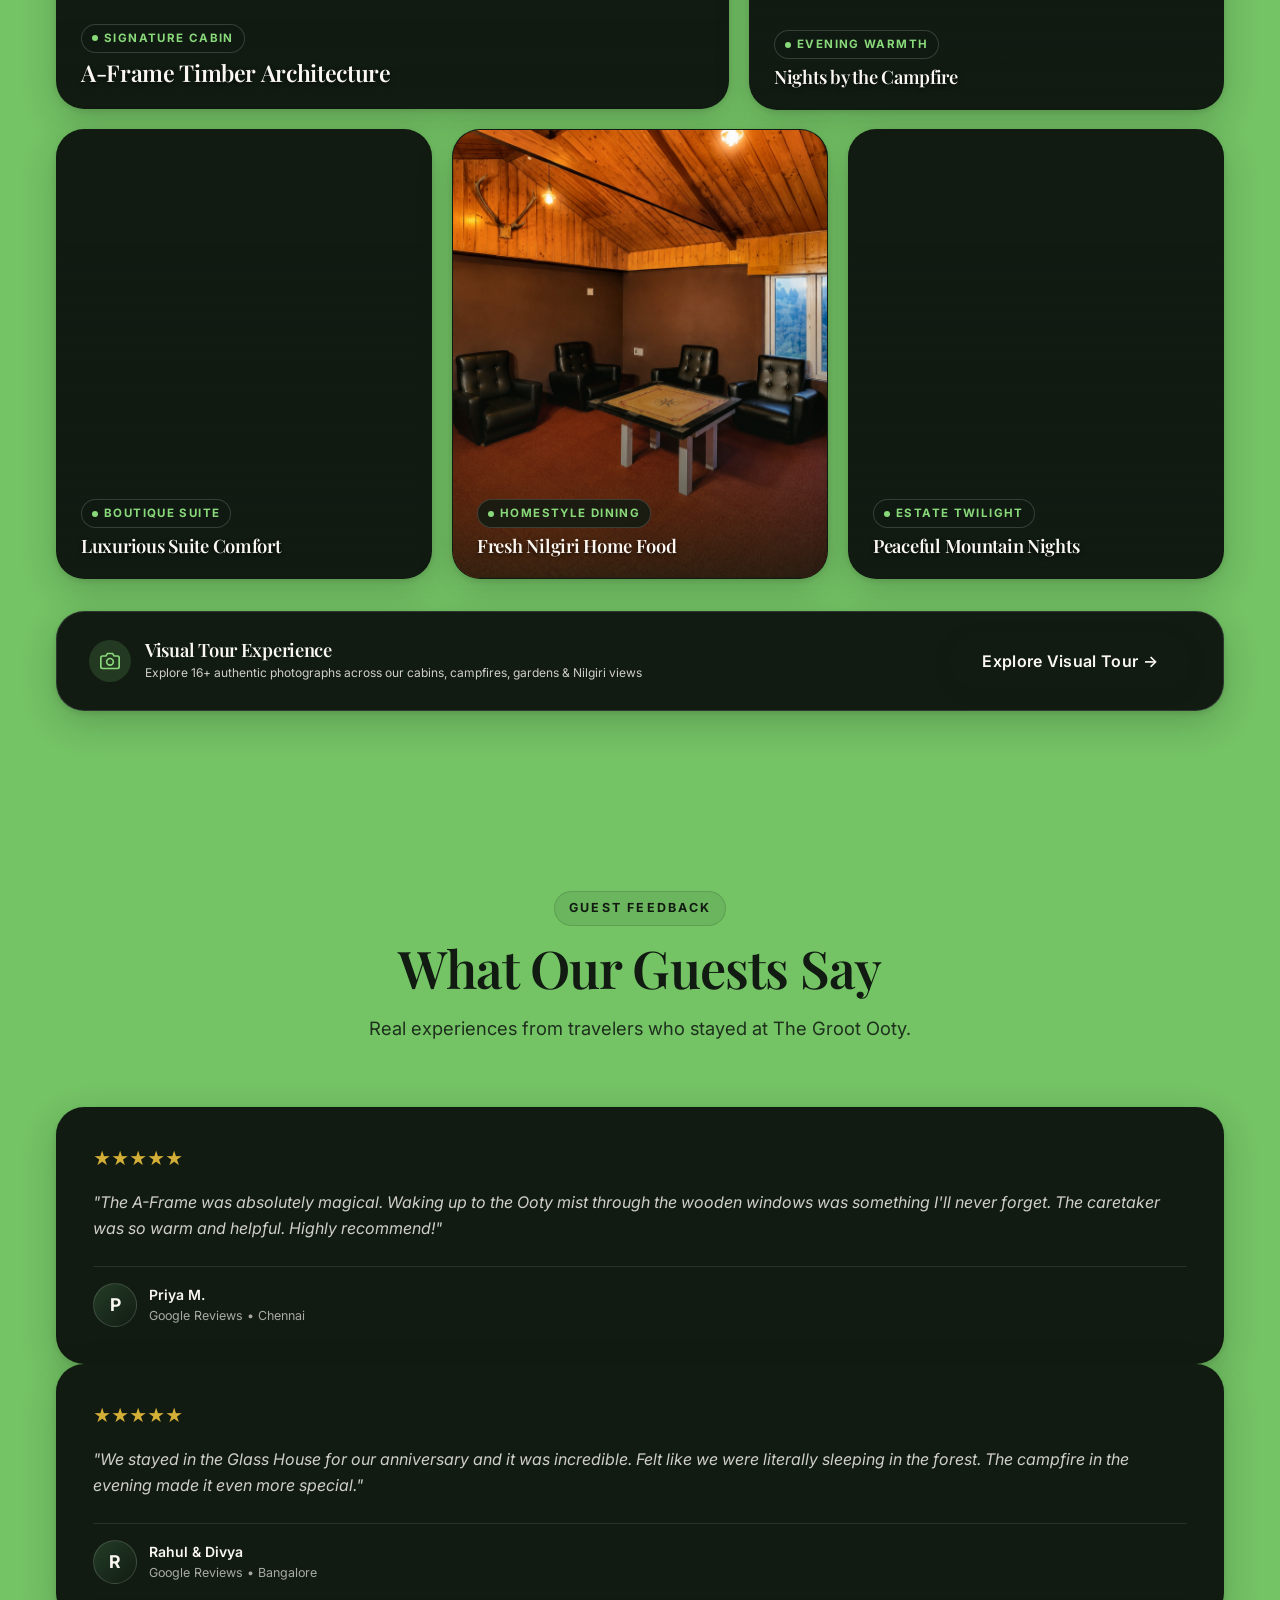
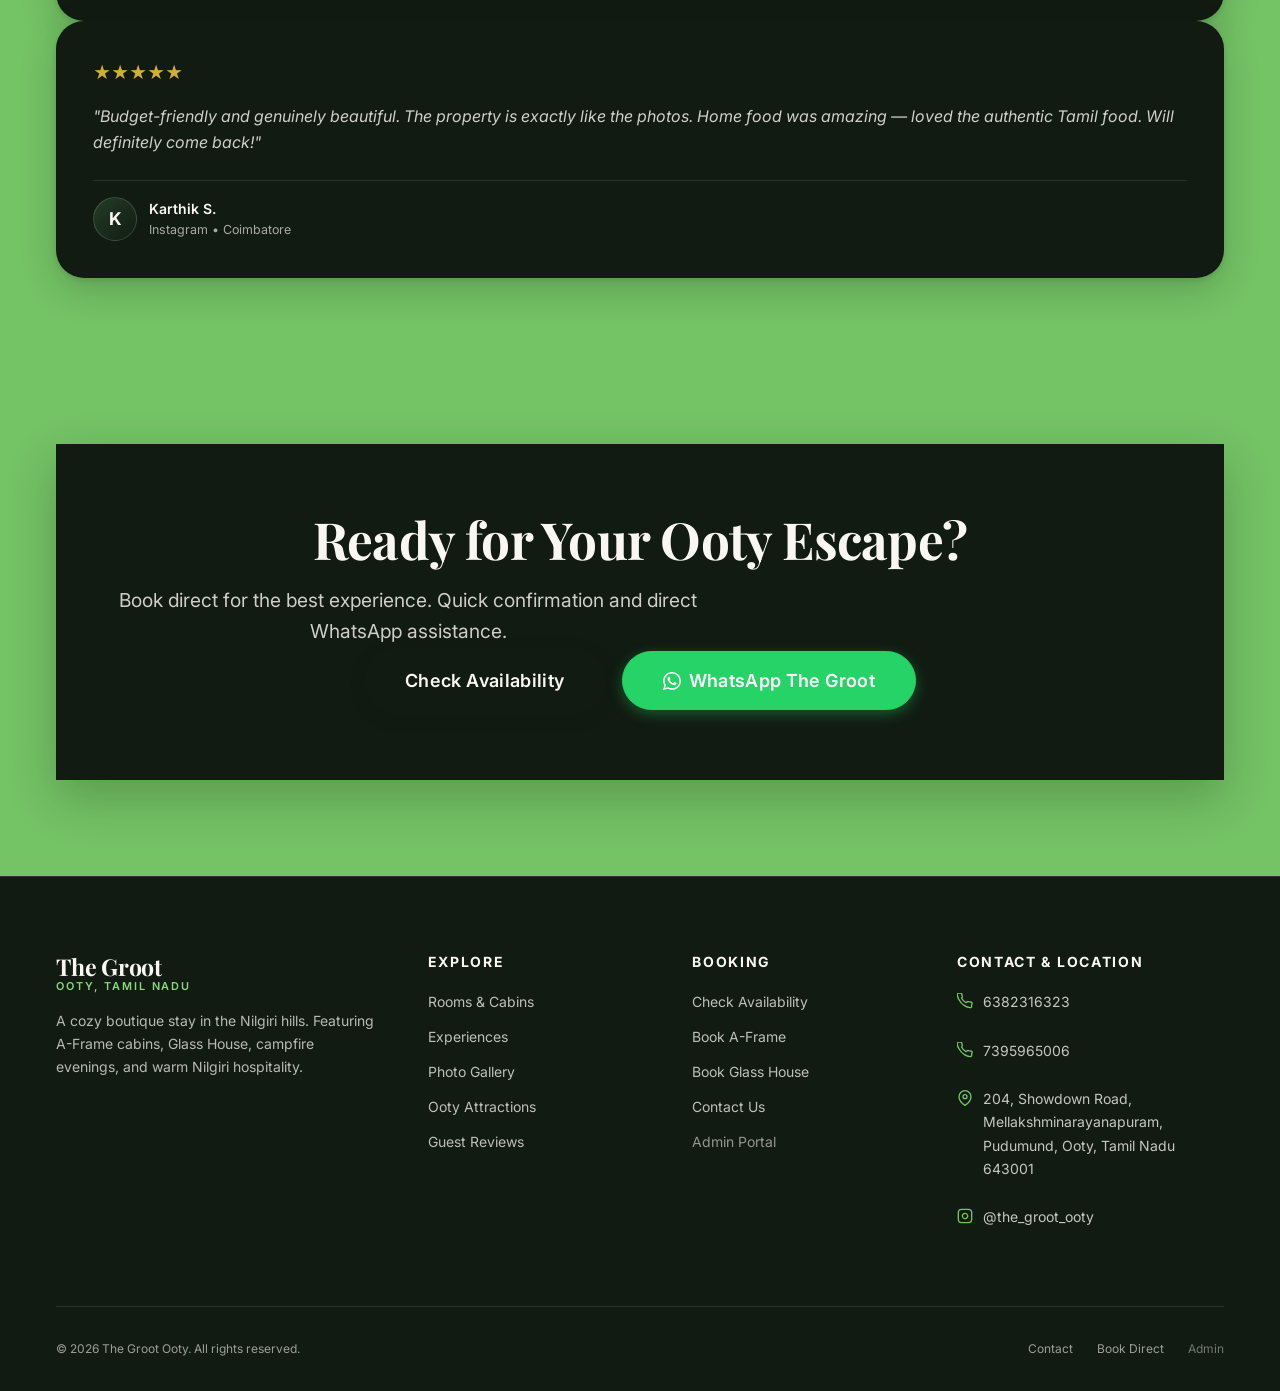
==== commit 91e1c1e2: "Production hardening, username/password auth, and 4K image enhancement" ====
--- a/index.html
+++ b/index.html
@@ -1,961 +1,936 @@
 <!DOCTYPE html>
 <html lang="en">
 <head>
-  <meta charset="UTF-8">
   <meta charset="UTF-8" />
   <meta name="viewport" content="width=device-width, initial-scale=1.0" />
-  <title>The Groot Ooty | Cozy Stay in Ooty</title>
-  <meta name="description" content="The Groot Ooty — A cozy, memorable stay in Ooty, Tamil Nadu. A-Frame rooms, Glass House, campfire, home food and warm Nilgiri hospitality. Book direct via WhatsApp." />
-  <meta name="keywords" content="The Groot Ooty, Ooty stay, Ooty cottage, Ooty accommodation, A-Frame room Ooty, Glass House Ooty, Pudumund stay, budget stay Ooty" />
+  <title>The Groot Ooty | Cozy Stay in Ooty, Tamil Nadu</title>
+  <meta name="description" content="The Groot Ooty — A cozy, memorable boutique stay in the Nilgiri hills, Tamil Nadu. A-Frame rooms, Glass House, campfire nights, authentic home food, and warm hospitality. Book direct via WhatsApp." />
+  <meta name="keywords" content="The Groot Ooty, Ooty stay, Ooty cottage, A-Frame room Ooty, Glass House Ooty, Pudumund stay, boutique stay Ooty, Nilgiris accommodation" />
   <meta property="og:title" content="The Groot Ooty | Cozy Stay in Ooty" />
   <meta property="og:description" content="A cozy, memorable stay in the Nilgiri hills. Book your Ooty escape at The Groot." />
   <meta property="og:type" content="website" />
-  <link rel="icon" href="assets/images/IMG-20260821-WA0039.jpg" type="image/png" />
-
-  <!-- Page Transition Initialization -->
-  <script>
-    (function(){
-      try {
-        if (!window.matchMedia('(prefers-reduced-motion: reduce)').matches) {
-          document.documentElement.classList.add('page-transitioning');
-        }
-      } catch(e) {}
-    })();
-  </script>
-
-  <!-- Fonts -->
+  <link rel="icon" href="assets/images/IMG-20260821-WA0039_4k.webp" type="image/jpeg" />
+
+  <!-- Preconnect Fonts -->
   <link rel="preconnect" href="https://fonts.googleapis.com" />
   <link rel="preconnect" href="https://fonts.gstatic.com" crossorigin />
 
-  <!-- CSS -->
-  <link rel="stylesheet" href="css/variables.css?v=3.0" />
-  <link rel="stylesheet" href="css/base.css?v=3.0" />
-  <link rel="stylesheet" href="css/animations.css?v=3.0" />
-  <link rel="stylesheet" href="css/components.css?v=3.0" />
-  <link rel="stylesheet" href="css/header.css?v=3.0" />
-  <link rel="stylesheet" href="css/hero.css?v=3.0" />
-  <link rel="stylesheet" href="css/sections.css?v=3.0" />
-  <link rel="stylesheet" href="css/footer.css?v=3.0" />
+  <!-- Core CSS -->
+  <link rel="stylesheet" href="css/variables.css" />
+  <link rel="stylesheet" href="css/base.css" />
+  <link rel="stylesheet" href="css/animations.css" />
+  <link rel="stylesheet" href="css/components.css" />
+  <link rel="stylesheet" href="css/header.css" />
+  <link rel="stylesheet" href="css/hero.css" />
+  <link rel="stylesheet" href="css/sections.css" />
+  <link rel="stylesheet" href="css/footer.css" />
 </head>
 <body>
-<!-- Cinematic Loader -->
-<div id="cinematic-loader" aria-hidden="true">
-  <div class="cinematic-text-wrapper">
-    <div class="cinematic-text-main" aria-label="The Groot">
-      <span class="c-char" style="--i:0">T</span><span class="c-char" style="--i:1">h</span><span class="c-char" style="--i:2">e</span><span class="c-space">&nbsp;</span><span class="c-char" style="--i:3">G</span><span class="c-char" style="--i:4">r</span><span class="c-char" style="--i:5">o</span><span class="c-char" style="--i:6">o</span><span class="c-char" style="--i:7">t</span>
-    </div>
-    <div class="cinematic-text-sub" aria-label="Ooty, Tamil Nadu">
-      <span class="c-sub-word" style="--w:0">Ooty,</span>
-      <span class="c-sub-word" style="--w:1">Tamil</span>
-      <span class="c-sub-word" style="--w:2">Nadu</span>
+
+  <!-- =========================================================
+       HEADER & NAVIGATION
+       ========================================================= -->
+  <header id="site-header" role="banner">
+    <div class="container header-inner">
+      <a href="index.html" class="site-logo" aria-label="The Groot Ooty — Home">
+        <span class="logo-name">The Groot</span>
+        <span class="logo-location">Ooty, Tamil Nadu</span>
+      </a>
+
+      <!-- Desktop Navigation -->
+      <nav class="desktop-nav" aria-label="Main navigation">
+        <a href="index.html#rooms" class="nav-link">Stay</a>
+        <a href="experiences.html" class="nav-link">Experiences</a>
+        <a href="gallery.html" class="nav-link">Gallery</a>
+        <a href="ooty.html" class="nav-link">Ooty</a>
+        <a href="reviews.html" class="nav-link">Reviews</a>
+        <a href="contact.html" class="nav-link">Contact</a>
+      </nav>
+
+      <!-- Header Action Buttons -->
+      <div class="header-actions">
+        <a href="booking.html" class="btn btn-primary btn-sm" id="header-book-btn">Book Now</a>
+        <button class="hamburger" id="hamburger" aria-label="Open menu" aria-expanded="false" aria-controls="mobile-menu">
+          <span class="hamburger-line"></span>
+          <span class="hamburger-line"></span>
+          <span class="hamburger-line"></span>
+        </button>
+      </div>
+    </div>
+  </header>
+
+  <!-- Mobile Menu Drawer -->
+  <div id="mobile-menu" class="mobile-menu" role="dialog" aria-label="Navigation menu" aria-modal="true">
+    <div class="mobile-menu-header">
+      <a href="index.html" class="site-logo">
+        <span class="logo-name">The Groot</span>
+        <span class="logo-location">Ooty, Tamil Nadu</span>
+      </a>
+      <button id="mobile-menu-close" class="hamburger open" aria-label="Close menu">
+        <span class="hamburger-line"></span>
+        <span class="hamburger-line"></span>
+        <span class="hamburger-line"></span>
+      </button>
+    </div>
+    <nav class="mobile-menu-nav" aria-label="Mobile navigation">
+      <a href="index.html" class="mobile-nav-link">Home <span class="arrow">&rarr;</span></a>
+      <a href="rooms.html" class="mobile-nav-link">Stay & Rooms <span class="arrow">&rarr;</span></a>
+      <a href="experiences.html" class="mobile-nav-link">Experiences <span class="arrow">&rarr;</span></a>
+      <a href="gallery.html" class="mobile-nav-link">Gallery <span class="arrow">&rarr;</span></a>
+      <a href="ooty.html" class="mobile-nav-link">Ooty Guide <span class="arrow">&rarr;</span></a>
+      <a href="reviews.html" class="mobile-nav-link">Reviews <span class="arrow">&rarr;</span></a>
+      <a href="contact.html" class="mobile-nav-link">Contact <span class="arrow">&rarr;</span></a>
+    </nav>
+    <div class="mobile-menu-actions">
+      <a href="booking.html" class="btn btn-primary btn-block" id="mobile-book-btn">Check Availability</a>
+      <button onclick="quickWhatsApp()" class="btn btn-whatsapp btn-block" id="mobile-whatsapp-btn">
+        <svg xmlns="http://www.w3.org/2000/svg" viewBox="0 0 24 24"><path d="M17.472 14.382c-.297-.149-1.758-.867-2.03-.967-.273-.099-.471-.148-.67.15-.197.297-.767.966-.94 1.164-.173.199-.347.223-.644.075-.297-.15-1.255-.463-2.39-1.475-.883-.788-1.48-1.761-1.653-2.059-.173-.297-.018-.458.13-.606.134-.133.298-.347.446-.52.149-.174.198-.298.298-.497.099-.198.05-.371-.025-.52-.075-.149-.669-1.612-.916-2.207-.242-.579-.487-.5-.669-.51-.173-.008-.371-.01-.57-.01-.198 0-.52.074-.792.372-.272.297-1.04 1.016-1.04 2.479 0 1.462 1.065 2.875 1.213 3.074.149.198 2.096 3.2 5.077 4.487.709.306 1.262.489 1.694.625.712.227 1.36.195 1.871.118.571-.085 1.758-.719 2.006-1.413.248-.694.248-1.289.173-1.413-.074-.124-.272-.198-.57-.347m-5.421 7.403h-.004a9.87 9.87 0 01-5.031-1.378l-.361-.214-3.741.982.998-3.648-.235-.374a9.86 9.86 0 01-1.51-5.26c.001-5.45 4.436-9.884 9.888-9.884 2.64 0 5.122 1.03 6.988 2.898a9.825 9.825 0 012.893 6.994c-.003 5.45-4.437 9.884-9.885 9.884m8.413-18.297A11.815 11.815 0 0012.05 0C5.495 0 .16 5.335.157 11.892c0 2.096.547 4.142 1.588 5.945L.057 24l6.305-1.654a11.882 11.882 0 005.683 1.448h.005c6.554 0 11.89-5.335 11.893-11.893a11.821 11.821 0 00-3.48-8.413z"/></svg>
+        WhatsApp Direct
+      </button>
+      <a href="tel:6382316323" class="btn btn-outline-light btn-block" data-phone="1">Call 6382316323</a>
+    </div>
+    <div class="mobile-menu-footer">
+      <a href="tel:6382316323" class="mobile-menu-contact-item" data-phone="1">📞 6382316323</a>
+      <a href="tel:7395965006" class="mobile-menu-contact-item" data-phone="2">📞 7395965006</a>
     </div>
   </div>
-  <div class="cinematic-light-sweep"></div>
-</div>
-
-<!-- =========================================================
-     HEADER
-     ========================================================= -->
-<header id="site-header" role="banner">
-  <div class="container header-inner">
-    <!-- Logo -->
-    <a href="index.html" class="site-logo" aria-label="The Groot Ooty — Home">
-      <span class="logo-name">The Groot</span>
-      <span class="logo-location">Ooty, Tamil Nadu</span>
-    </a>
-
-    <!-- Desktop Nav -->
-    <nav class="desktop-nav" aria-label="Main navigation">
-      <a href="index.html#rooms"      class="nav-link">Stay</a>
-      <a href="experiences.html"      class="nav-link">Experiences</a>
-      <a href="gallery.html"          class="nav-link">Gallery</a>
-      <a href="ooty.html"             class="nav-link">Ooty</a>
-      <a href="reviews.html"          class="nav-link">Reviews</a>
-      <a href="contact.html"          class="nav-link">Contact</a>
-    </nav>
-
-    <div class="header-actions">
-      <!-- Header CTA -->
-      <div class="header-cta">
-        <a href="booking.html" class="btn btn-primary btn-sm" id="header-book-btn">Book Now</a>
-      </div>
-
-
-      <!-- Hamburger -->
-      <button class="hamburger" id="hamburger" aria-label="Open menu" aria-expanded="false" aria-controls="mobile-menu">
-      <span class="hamburger-line"></span>
-      <span class="hamburger-line"></span>
-      <span class="hamburger-line"></span>
-    </button>
-    </div>
-  </div>
-</header>
-
-<!-- Mobile Menu -->
-<div id="mobile-menu" class="mobile-menu" role="dialog" aria-label="Navigation menu" aria-modal="true">
-  <div class="mobile-menu-header">
-    <a href="index.html" class="site-logo">
-      <span class="logo-name">The Groot</span>
-      <span class="logo-location">Ooty, Tamil Nadu</span>
-    </a>
-    <button id="mobile-menu-close" class="hamburger open" aria-label="Close menu">
-      <span class="hamburger-line"></span>
-      <span class="hamburger-line"></span>
-      <span class="hamburger-line"></span>
-    </button>
-  </div>
-  <nav class="mobile-menu-nav" aria-label="Mobile navigation">
-    <a href="index.html"       class="mobile-nav-link">Home <span class="arrow" aria-hidden="true">&rarr;</span></a>
-    <a href="index.html#rooms" class="mobile-nav-link">Stay <span class="arrow" aria-hidden="true">&rarr;</span></a>
-    <a href="experiences.html" class="mobile-nav-link">Experiences <span class="arrow" aria-hidden="true">&rarr;</span></a>
-    <a href="gallery.html"     class="mobile-nav-link">Gallery <span class="arrow" aria-hidden="true">&rarr;</span></a>
-    <a href="ooty.html"        class="mobile-nav-link">Ooty <span class="arrow" aria-hidden="true">&rarr;</span></a>
-    <a href="reviews.html"     class="mobile-nav-link">Reviews <span class="arrow" aria-hidden="true">&rarr;</span></a>
-    <a href="contact.html"     class="mobile-nav-link">Contact <span class="arrow" aria-hidden="true">&rarr;</span></a>
-  </nav>
-  <div class="mobile-menu-actions">
-    <a href="booking.html" class="btn btn-primary btn-block" id="mobile-book-btn">Check Availability</a>
-    <button onclick="quickWhatsApp()" class="btn btn-whatsapp btn-block" id="mobile-whatsapp-btn">
-      <svg xmlns="http://www.w3.org/2000/svg" viewBox="0 0 24 24" fill="currentColor"><path d="M17.472 14.382c-.297-.149-1.758-.867-2.03-.967-.273-.099-.471-.148-.67.15-.197.297-.767.966-.94 1.164-.173.199-.347.223-.644.075-.297-.15-1.255-.463-2.39-1.475-.883-.788-1.48-1.761-1.653-2.059-.173-.297-.018-.458.13-.606.134-.133.298-.347.446-.52.149-.174.198-.298.298-.497.099-.198.05-.371-.025-.52-.075-.149-.669-1.612-.916-2.207-.242-.579-.487-.5-.669-.51-.173-.008-.371-.01-.57-.01-.198 0-.52.074-.792.372-.272.297-1.04 1.016-1.04 2.479 0 1.462 1.065 2.875 1.213 3.074.149.198 2.096 3.2 5.077 4.487.709.306 1.262.489 1.694.625.712.227 1.36.195 1.871.118.571-.085 1.758-.719 2.006-1.413.248-.694.248-1.289.173-1.413-.074-.124-.272-.198-.57-.347m-5.421 7.403h-.004a9.87 9.87 0 01-5.031-1.378l-.361-.214-3.741.982.998-3.648-.235-.374a9.86 9.86 0 01-1.51-5.26c.001-5.45 4.436-9.884 9.888-9.884 2.64 0 5.122 1.03 6.988 2.898a9.825 9.825 0 012.893 6.994c-.003 5.45-4.437 9.884-9.885 9.884m8.413-18.297A11.815 11.815 0 0012.05 0C5.495 0 .16 5.335.157 11.892c0 2.096.547 4.142 1.588 5.945L.057 24l6.305-1.654a11.882 11.882 0 005.683 1.448h.005c6.554 0 11.89-5.335 11.893-11.893a11.821 11.821 0 00-3.48-8.413z"/></svg>
-      WhatsApp The Groot
-    </button>
-    <a href="tel:6382316323" class="btn btn-outline btn-block" id="mobile-call-btn" data-phone="1">Call The Groot</a>
-  </div>
-  <div class="mobile-menu-footer">
-    <a href="tel:6382316323" class="mobile-menu-contact-item" data-phone="1">
-      <svg xmlns="http://www.w3.org/2000/svg" width="14" height="14" viewBox="0 0 24 24" fill="none" stroke="currentColor" stroke-width="2"><path d="M22 16.92v3a2 2 0 01-2.18 2 19.79 19.79 0 01-8.63-3.07A19.5 19.5 0 013.07 10.2 19.79 19.79 0 01.22 2.18 2 2 0 012.18 0h3a2 2 0 012 1.72c.127.96.361 1.903.7 2.81a2 2 0 01-.45 2.11L6.91 7.91a16 16 0 006.72 6.72l1.27-1.27a2 2 0 012.11-.45c.907.339 1.85.573 2.81.7A2 2 0 0122 16.92z"/></svg>
-      6382316323
-    </a>
-    <a href="tel:7395965006" class="mobile-menu-contact-item" data-phone="2">
-      <svg xmlns="http://www.w3.org/2000/svg" width="14" height="14" viewBox="0 0 24 24" fill="none" stroke="currentColor" stroke-width="2"><path d="M22 16.92v3a2 2 0 01-2.18 2 19.79 19.79 0 01-8.63-3.07A19.5 19.5 0 013.07 10.2 19.79 19.79 0 01.22 2.18 2 2 0 012.18 0h3a2 2 0 012 1.72c.127.96.361 1.903.7 2.81a2 2 0 01-.45 2.11L6.91 7.91a16 16 0 006.72 6.72l1.27-1.27a2 2 0 012.11-.45c.907.339 1.85.573 2.81.7A2 2 0 0122 16.92z"/></svg>
-      7395965006
-    </a>
-  </div>
-</div>
-
-<!-- =========================================================
-     HERO
-     ========================================================= -->
-<section class="hero" aria-labelledby="hero-title">
-  <div class="hero-bg">
-    <img
-      class="hero-bg-img parallax-img"
-      src="assets/images/IMG-20260821-WA0036.jpg"
-      alt="The Groot Ooty property  a cozy boutique stay in the Nilgiri hills"
-      fetchpriority="high"
-    />
-  </div>
-  <div class="hero-overlay" aria-hidden="true"></div>
-  <div class="hero-mist" aria-hidden="true"></div>
-
-  <div class="container hero-content">
-    <div class="hero-overline">
-      <span class="hero-overline-line" aria-hidden="true"></span>
-      <span class="hero-overline-text">Ooty, Tamil Nadu</span>
-    </div>
-    <h1 class="hero-title" id="hero-title">
-      Your Cozy <br class="hide-mobile" /><em>Escape</em> in Ooty
-    </h1>
-    <p class="hero-subtitle">
-      Nestled in the Nilgiri hills — discover warm rooms, campfire nights, home-cooked food, and the true spirit of Ooty at The Groot.
-    </p>
-    <div class="hero-actions">
-      <a href="booking.html" class="btn btn-primary btn-lg btn-shimmer" id="hero-book-btn">
-        Check Availability
-      </a>
-      <a href="#intro" class="btn btn-outline btn-lg" id="hero-explore-btn" onclick="event.preventDefault(); scrollToSection('intro')">
-        Explore The Stay
-      </a>
-      <button onclick="quickWhatsApp()" class="btn btn-whatsapp" id="hero-whatsapp-btn" aria-label="WhatsApp The Groot">
-        <svg xmlns="http://www.w3.org/2000/svg" viewBox="0 0 24 24" fill="currentColor" style="width:18px;height:18px"><path d="M17.472 14.382c-.297-.149-1.758-.867-2.03-.967-.273-.099-.471-.148-.67.15-.197.297-.767.966-.94 1.164-.173.199-.347.223-.644.075-.297-.15-1.255-.463-2.39-1.475-.883-.788-1.48-1.761-1.653-2.059-.173-.297-.018-.458.13-.606.134-.133.298-.347.446-.52.149-.174.198-.298.298-.497.099-.198.05-.371-.025-.52-.075-.149-.669-1.612-.916-2.207-.242-.579-.487-.5-.669-.51-.173-.008-.371-.01-.57-.01-.198 0-.52.074-.792.372-.272.297-1.04 1.016-1.04 2.479 0 1.462 1.065 2.875 1.213 3.074.149.198 2.096 3.2 5.077 4.487.709.306 1.262.489 1.694.625.712.227 1.36.195 1.871.118.571-.085 1.758-.719 2.006-1.413.248-.694.248-1.289.173-1.413-.074-.124-.272-.198-.57-.347m-5.421 7.403h-.004a9.87 9.87 0 01-5.031-1.378l-.361-.214-3.741.982.998-3.648-.235-.374a9.86 9.86 0 01-1.51-5.26c.001-5.45 4.436-9.884 9.888-9.884 2.64 0 5.122 1.03 6.988 2.898a9.825 9.825 0 012.893 6.994c-.003 5.45-4.437 9.884-9.885 9.884m8.413-18.297A11.815 11.815 0 0012.05 0C5.495 0 .16 5.335.157 11.892c0 2.096.547 4.142 1.588 5.945L.057 24l6.305-1.654a11.882 11.882 0 005.683 1.448h.005c6.554 0 11.89-5.335 11.893-11.893a11.821 11.821 0 00-3.48-8.413z"/></svg>
-        WhatsApp
-      </button>
-    </div>
-
-    <!-- Hero badges -->
-    <div class="hero-badges">
-      <span class="hero-badge"><span class="hero-badge-dot" aria-hidden="true"></span>A-Frame Rooms</span>
-      <span class="hero-badge"><span class="hero-badge-dot" aria-hidden="true"></span>Glass House</span>
-      <span class="hero-badge"><span class="hero-badge-dot" aria-hidden="true"></span>Campfire Nights</span>
-      <span class="hero-badge"><span class="hero-badge-dot" aria-hidden="true"></span>Home Food</span>
-    </div>
-  </div>
-
-  <!-- Scroll indicator -->
-  <div class="hero-scroll" role="button" tabindex="0" aria-label="Scroll to discover" onclick="scrollToSection('intro')" onkeydown="if(event.key==='Enter')scrollToSection('intro')">
-    <div class="scroll-indicator">
-      <span class="scroll-indicator-text">Scroll to Explore</span>
-      <div class="scroll-indicator-line" aria-hidden="true"></div>
-    </div>
-  </div>
-</section>
-
-<!-- =========================================================
-     INTRO / WELCOME
-     ========================================================= -->
-<section id="intro" class="intro-section section-pad" aria-labelledby="intro-title">
-  <div class="container intro-grid">
-
-    <!-- Image side -->
-    <div class="intro-image-wrapper" data-reveal="fade-right">
+
+  <!-- =========================================================
+       HERO SECTION
+       ========================================================= -->
+  <section class="hero" aria-labelledby="hero-title">
+    <div class="hero-bg">
       <img
-        class="intro-image-main"
-        data-reveal="image"
-        src="assets/images/1000032835_professional.webp"
-        alt="The Groot property garden and outdoor area"
-        loading="lazy" decoding="async"
+        class="hero-bg-img"
+        src="assets/images/IMG-20260821-WA0039_4k.webp"
+        alt="The Groot Ooty authentic property landscape in Nilgiri hills"
+        fetchpriority="high"
       />
-      <div class="intro-badge-pill" aria-hidden="true">
-        <span>🔥</span>
-        <span>Pudumund, Ooty</span>
-      </div>
-    </div>
-
-    <!-- Text side -->
-    <div class="intro-text">
-      <div class="cinematic-word-bg">
-        <span class="scroll-linked scroll-linked-left" data-reveal="left-word">DISCOVER</span>
-        <span class="scroll-linked scroll-linked-right" data-reveal="right-word">OOTY</span>
-      </div>
-      <span class="section-overline" data-reveal="fade-up">Welcome to The Groot</span>
-      <h2 class="section-title" id="intro-title" data-reveal="heading" data-delay="100">
-        More Than Just a Stay
-      </h2>
-      <p class="section-subtitle dark" data-reveal="text" data-delay="200">
-        Tucked into the Nilgiri hills in Pudumund, Ooty — The Groot is a cozy, character-filled property where you can truly unwind. From our signature A-Frame rooms to the Glass House surrounded by forest, every corner has been crafted to make your Ooty stay unforgettable.
+    </div>
+    <div class="hero-overlay" aria-hidden="true"></div>
+    <div class="hero-mist" aria-hidden="true"></div>
+
+    <div class="container hero-content">
+      <div class="hero-overline">
+        <span class="hero-overline-text">Pudumund, Ooty, Tamil Nadu</span>
+      </div>
+      <h1 class="hero-title" id="hero-title">
+        Your Cozy <em>Escape</em> in the Nilgiris
+      </h1>
+      <p class="hero-subtitle">
+        Nestled in the serene hills of Ooty — discover warm wooden rooms, starry campfire nights, home-cooked food, and authentic Nilgiri hospitality.
       </p>
-
-      <div class="intro-features" data-reveal="fade-up" data-delay="300">
-        <div class="intro-feature-item">
-          <div class="intro-feature-icon" aria-hidden="true">
-            <svg xmlns="http://www.w3.org/2000/svg" width="18" height="18" viewBox="0 0 24 24" fill="none" stroke="currentColor" stroke-width="2"><path d="M3 9l9-7 9 7v11a2 2 0 01-2 2H5a2 2 0 01-2-2z"/><polyline points="9 22 9 12 15 12 15 22"/></svg>
-          </div>
-          <div class="intro-feature-text">
-            <h4>Unique Room Experiences</h4>
-            <p>Choose from Standard Rooms, A-Frame Cabin, Luxurious Suite, or our Glass House.</p>
-          </div>
-        </div>
-        <div class="intro-feature-item">
-          <div class="intro-feature-icon" aria-hidden="true">
-            <svg xmlns="http://www.w3.org/2000/svg" width="18" height="18" viewBox="0 0 24 24" fill="none" stroke="currentColor" stroke-width="2"><circle cx="12" cy="12" r="10"/><line x1="12" y1="8" x2="12" y2="16"/><line x1="8" y1="12" x2="16" y2="12"/></svg>
-          </div>
-          <div class="intro-feature-text">
-            <h4>Real Ooty Experiences</h4>
-            <p>Campfire evenings, home food, the sound of the forest — all at your doorstep.</p>
-          </div>
-        </div>
-        <div class="intro-feature-item">
-          <div class="intro-feature-icon" aria-hidden="true">
-            <svg xmlns="http://www.w3.org/2000/svg" width="18" height="18" viewBox="0 0 24 24" fill="none" stroke="currentColor" stroke-width="2"><path d="M20.84 4.61a5.5 5.5 0 00-7.78 0L12 5.67l-1.06-1.06a5.5 5.5 0 00-7.78 7.78l1.06 1.06L12 21.23l7.78-7.78 1.06-1.06a5.5 5.5 0 000-7.78z"/></svg>
-          </div>
-          <div class="intro-feature-text">
-            <h4>Warm Hospitality</h4>
-            <p>Friendly caretakers, personal attention and the feeling of a home away from home.</p>
-          </div>
-        </div>
-      </div>
-
-      <div data-reveal="fade-up" data-delay="400">
-        <a href="booking.html" class="btn btn-primary" id="intro-book-btn">Check Availability</a>
-      </div>
-    </div>
-  </div>
-</section>
-
-<!-- =========================================================
-     HIGHLIGHTS STRIP
-     ========================================================= -->
-<section id="highlights" class="highlights-section" aria-label="Property highlights">
-  <div class="container">
-    <div class="highlights-grid" role="list">
-      <div class="highlight-item" role="listitem" data-reveal="fade-up">
-        <div class="highlight-icon" aria-hidden="true">
-          <svg xmlns="http://www.w3.org/2000/svg" width="22" height="22" viewBox="0 0 24 24" fill="none" stroke="currentColor" stroke-width="1.5"><path d="M3 9l9-7 9 7v11a2 2 0 01-2 2H5a2 2 0 01-2-2z"/></svg>
-        </div>
-        <span class="highlight-label">Cozy Stay</span>
-      </div>
-      <div class="highlight-item" role="listitem" data-reveal="fade-up" data-delay="100">
-        <div class="highlight-icon" aria-hidden="true">
-          <svg xmlns="http://www.w3.org/2000/svg" width="22" height="22" viewBox="0 0 24 24" fill="none" stroke="currentColor" stroke-width="1.5"><path d="M12 2C6.48 2 2 6.48 2 12s4.48 10 10 10 10-4.48 10-10S17.52 2 12 2zm0 3c1.66 0 3 1.34 3 3s-1.34 3-3 3-3-1.34-3-3 1.34-3 3-3zm0 14.2a7.2 7.2 0 01-6-3.22c.03-1.99 4-3.08 6-3.08 1.99 0 5.97 1.09 6 3.08a7.2 7.2 0 01-6 3.22z"/></svg>
-        </div>
-        <span class="highlight-label">Campfire</span>
-      </div>
-      <div class="highlight-item" role="listitem" data-reveal="fade-up" data-delay="200">
-        <div class="highlight-icon" aria-hidden="true">
-          <svg xmlns="http://www.w3.org/2000/svg" width="22" height="22" viewBox="0 0 24 24" fill="none" stroke="currentColor" stroke-width="1.5"><path d="M18 8h1a4 4 0 010 8h-1"/><path d="M2 8h16v9a4 4 0 01-4 4H6a4 4 0 01-4-4V8z"/><line x1="6" y1="1" x2="6" y2="4"/><line x1="10" y1="1" x2="10" y2="4"/><line x1="14" y1="1" x2="14" y2="4"/></svg>
-        </div>
-        <span class="highlight-label">Home Food</span>
-      </div>
-      <div class="highlight-item" role="listitem" data-reveal="fade-up" data-delay="300">
-        <div class="highlight-icon" aria-hidden="true">
-          <svg xmlns="http://www.w3.org/2000/svg" width="22" height="22" viewBox="0 0 24 24" fill="none" stroke="currentColor" stroke-width="1.5"><path d="M12 22s8-4 8-10V5l-8-3-8 3v7c0 6 8 10 8 10z"/></svg>
-        </div>
-        <span class="highlight-label">Hot Water</span>
-      </div>
-      <div class="highlight-item" role="listitem" data-reveal="fade-up" data-delay="400">
-        <div class="highlight-icon" aria-hidden="true">
-          <svg xmlns="http://www.w3.org/2000/svg" width="22" height="22" viewBox="0 0 24 24" fill="none" stroke="currentColor" stroke-width="1.5"><path d="M9 18V5l12-2v13"/><circle cx="6" cy="18" r="3"/><circle cx="18" cy="16" r="3"/></svg>
-        </div>
-        <span class="highlight-label">Music System</span>
-      </div>
-      <div class="highlight-item" role="listitem" data-reveal="fade-up" data-delay="500">
-        <div class="highlight-icon" aria-hidden="true">
-          <svg xmlns="http://www.w3.org/2000/svg" width="22" height="22" viewBox="0 0 24 24" fill="none" stroke="currentColor" stroke-width="1.5"><path d="M5 12.55a11 11 0 0114.08 0"/><path d="M1.42 9a16 16 0 0121.16 0"/><path d="M8.53 16.11a6 6 0 016.95 0"/><line x1="12" y1="20" x2="12.01" y2="20"/></svg>
-        </div>
-        <span class="highlight-label">Wi-Fi</span>
-      </div>
-      <div class="highlight-item" role="listitem" data-reveal="fade-up" data-delay="600">
-        <div class="highlight-icon" aria-hidden="true">
-          <svg xmlns="http://www.w3.org/2000/svg" width="22" height="22" viewBox="0 0 24 24" fill="none" stroke="currentColor" stroke-width="1.5"><rect x="1" y="3" width="15" height="13"/><polygon points="16 8 20 8 23 11 23 16 16 16 16 8"/><circle cx="5.5" cy="18.5" r="2.5"/><circle cx="18.5" cy="18.5" r="2.5"/></svg>
-        </div>
-        <span class="highlight-label">Parking</span>
-      </div>
-    </div>
-  </div>
-</section>
-
-<!-- =========================================================
-     ROOMS SECTION
-     ========================================================= -->
-<section id="rooms" class="rooms-section section-pad" aria-labelledby="rooms-title">
-  <div class="container">
-    <div class="section-header center" data-reveal="fade-up">
-      <span class="section-overline">Where You'll Stay</span>
-      <h2 class="section-title" id="rooms-title" data-reveal="heading">Find Your Stay</h2>
-      <p class="section-subtitle center">
-        From cozy standard rooms to our unique A-Frame and Glass House — every space at The Groot has its own character and charm.
-      </p>
-    </div>
-
-    <div class="rooms-grid">
-      <!-- A-Frame -->
-      <a href="room-detail.html?room=aframe" class="room-card featured" data-reveal="fade-up" id="room-aframe">
-        <div class="room-card-img-wrap">
-          <img src="assets/images/1000032836_professional_4k.webp" alt="A-Frame Room exterior at The Groot Ooty" loading="lazy" decoding="async" />
-          <div class="room-card-gradient" aria-hidden="true"></div>
-        </div>
-        <div class="room-card-info">
-          <h3 class="room-card-name" style="margin-bottom:0;">A-Frame Room</h3>
-        </div>
-      </a>
-
-      <!-- Glass House -->
-      <a href="room-detail.html?room=glasshouse" class="room-card" data-reveal="card" data-delay="100" id="room-glasshouse">
-        <div class="room-card-img-wrap">
-          <img src="assets/images/1000032837_professional_4k.webp" alt="Glass House at The Groot Ooty" loading="lazy" decoding="async" />
-          <div class="room-card-gradient" aria-hidden="true"></div>
-        </div>
-        <div class="room-card-info">
-          <h3 class="room-card-name" style="margin-bottom:0;">Glass House</h3>
-        </div>
-      </a>
-
-      <!-- Suite -->
-      <a href="room-detail.html?room=suite" class="room-card" data-reveal="card" data-delay="200" id="room-suite">
-        <div class="room-card-img-wrap">
-          <img src="assets/images/1000032838_professional_4k.webp" alt="Luxurious Suite at The Groot Ooty" loading="lazy" decoding="async" />
-          <div class="room-card-gradient" aria-hidden="true"></div>
-        </div>
-        <div class="room-card-info">
-          <h3 class="room-card-name" style="margin-bottom:0;">Luxurious Suite</h3>
-        </div>
-      </a>
-
-      <!-- Standard Room -->
-      <a href="room-detail.html?room=standard" class="room-card" data-reveal="card" data-delay="300" id="room-standard">
-        <div class="room-card-img-wrap">
-          <img src="assets/images/1000032839_professional_4k.webp" alt="Standard Room at The Groot Ooty" loading="lazy" decoding="async" />
-          <div class="room-card-gradient" aria-hidden="true"></div>
-        </div>
-        <div class="room-card-info">
-          <h3 class="room-card-name" style="margin-bottom:0;">Standard Room</h3>
-        </div>
-      </a>
-    </div>
-
-    <div class="text-center" style="margin-top: 2.5rem;" data-reveal="fade-up">
-      <a href="rooms.html" class="btn btn-ghost" id="all-rooms-btn">View All Rooms</a>
-    </div>
-  </div>
-</section>
-
-<!-- =========================================================
-     A-FRAME CINEMATIC FEATURE
-     ========================================================= -->
-<section class="aframe-section parallax-wrapper" aria-labelledby="aframe-title">
-  <div class="aframe-bg">
-    <img class="parallax-img" src="assets/images/1000032836_professional_4k.webp" alt="A-Frame Room interior — cozy wooden cabin" loading="lazy" decoding="async" />
-  </div>
-  <div class="aframe-overlay" aria-hidden="true"></div>
-
-  <div class="container" style="position:relative;z-index:5;width:100%;">
-    <div class="aframe-content">
-      <span class="section-overline" data-reveal="fade-up">Signature Experience</span>
-      <h2 class="display-md" id="aframe-title" data-reveal="fade-up" data-delay="100" style="color:var(--text-on-image);margin-bottom:1.75rem;">The A-Frame</h2>
-      <div class="flex gap-4 flex-wrap" data-reveal="fade-up" data-delay="200">
-        <a href="booking.html?room=aframe" class="btn btn-primary" id="aframe-book-btn">Check A-Frame Availability</a>
-        <button onclick="roomEnquiryWhatsApp('A-Frame Room')" class="btn btn-outline" id="aframe-wa-btn">Ask About A-Frame</button>
-      </div>
-    </div>
-  </div>
-</section>
-
-<!-- =========================================================
-     CAMPFIRE SECTION
-     ========================================================= -->
-<section id="campfire" class="campfire-section parallax-wrapper" aria-labelledby="campfire-title">
-  <div class="campfire-bg">
-    <img class="parallax-img" src="assets/images/IMG-20260821-WA0036.jpg" alt="Campfire at The Groot Ooty — evening fire under the stars" loading="lazy" decoding="async" />
-  </div>
-  <div class="campfire-overlay" aria-hidden="true"></div>
-
-  <div class="container" style="position:relative;z-index:5;width:100%;">
-    <div class="campfire-content">
-      <span class="section-overline" data-reveal="fade-up" style="display:block;text-align:center;">The Groot Experience</span>
-      <h2 class="display-md" id="campfire-title" data-reveal="fade-up" data-delay="100" style="color:var(--text-on-image);text-align:center;margin-bottom:2rem;">
-        Nights at The Groot
-      </h2>
-      <div data-reveal="fade-up" data-delay="200" style="display:flex;gap:1rem;justify-content:center;flex-wrap:wrap;">
-        <button onclick="campfireWhatsApp()" class="btn btn-primary btn-xl" id="campfire-enquire-btn">Enquire About Campfire</button>
-        <a href="experiences.html" class="btn btn-outline" id="campfire-explore-btn">All Experiences</a>
-      </div>
-    </div>
-  </div>
-</section>
-
-<!-- =========================================================
-     GLASS HOUSE FEATURE
-     ========================================================= -->
-<section class="glasshouse-section parallax-wrapper" aria-labelledby="glasshouse-title">
-  <div class="glasshouse-bg">
-    <img class="parallax-img" src="assets/images/1000032837_professional_4k.webp" alt="Glass House interior at The Groot — forest views through glass" loading="lazy" decoding="async" />
-  </div>
-  <div class="glasshouse-overlay" aria-hidden="true"></div>
-
-  <div class="container" style="position:relative;z-index:5;width:100%;">
-    <div class="glasshouse-content">
-      <span class="section-overline" data-reveal="fade-right">Unique Accommodation</span>
-      <h2 class="display-md" id="glasshouse-title" data-reveal="fade-right" data-delay="100" style="color:var(--text-on-image);margin-bottom:1.75rem;">The Glass House</h2>
-      <div class="flex gap-4 flex-wrap" style="justify-content:flex-end;" data-reveal="fade-right" data-delay="200">
-        <a href="booking.html?room=glasshouse" class="btn btn-primary" id="glasshouse-book-btn">Check Availability</a>
-        <a href="room-detail.html?room=glasshouse" class="btn btn-outline" id="glasshouse-explore-btn">Explore Glass House</a>
-      </div>
-    </div>
-  </div>
-</section>
-
-<!-- =========================================================
-     FOOD SECTION
-     ========================================================= -->
-<section id="food" class="food-section section-pad" aria-labelledby="food-title">
-  <div class="container food-layout">
-    <div class="food-image-collage" data-reveal="fade-right">
-      <img class="food-img-main" src="assets/images/IMG-20260821-WA0041.jpg" alt="Authentic South Indian home-cooked food at The Groot" loading="lazy" decoding="async" />
-    </div>
-    <div class="food-text">
-      <span class="section-overline" data-reveal="fade-up">Home Cooking</span>
-      <h2 class="section-title" id="food-title" data-reveal="heading" data-delay="100">
-        Good Food.<br class="hide-mobile" /> Warm Moments.
-      </h2>
-      <p class="section-subtitle" data-reveal="text" data-delay="200">
-        At The Groot, food isn't just sustenance  it's part of the experience. Authentic, home-cooked Tamil meals made with care. The kind that makes you feel at home even when you're away.
-      </p>
-      <div class="food-note" data-reveal="fade-up" data-delay="300">
-        <svg xmlns="http://www.w3.org/2000/svg" width="18" height="18" viewBox="0 0 24 24" fill="none" stroke="currentColor" stroke-width="2" style="color:var(--color-bronze);flex-shrink:0;margin-top:2px" aria-hidden="true"><circle cx="12" cy="12" r="10"/><line x1="12" y1="8" x2="12" y2="12"/><line x1="12" y1="16" x2="12.01" y2="16"/></svg>
-        <span>Meal availability and menu may vary. Please enquire directly when booking.</span>
-      </div>
-      <div style="margin-top:1.75rem;" data-reveal="fade-up" data-delay="400">
-        <button onclick="foodWhatsApp()" class="btn btn-ghost" id="food-enquire-btn">Ask About Meals</button>
-      </div>
-    </div>
-  </div>
-</section>
-
-<!-- =========================================================
-     A DAY AT THE GROOT
-     ========================================================= -->
-<section id="day" class="day-section section-pad" aria-labelledby="day-title">
-  <div class="container">
-    <div class="section-header center" data-reveal="fade-up">
-      <span class="section-overline">The Groot Experience</span>
-      <h2 class="section-title" id="day-title" data-reveal="heading">A Day at The Groot</h2>
-      <p class="section-subtitle center">From misty morning to starlit night  every part of your day here has its own magic.</p>
-    </div>
-
-    <div class="day-timeline">
-      <div class="day-item" data-reveal="fade-up">
-        <div class="day-time-badge" aria-hidden="true">🌅</div>
-        <img src="assets/images/IMG-20260821-WA0039.jpg" alt="Morning mist in Ooty" loading="lazy" decoding="async" class="day-image" />
-        <span class="day-time-label">Morning</span>
-        <h3 class="day-title" style="font-size:1.2rem;">Rise with the Mist</h3>
-        <p class="day-text">Step out to cool Ooty air and the gentle sounds of the forest. A warm cup of filter coffee to start the day.</p>
-      </div>
-      <div class="day-item" data-reveal="fade-up" data-delay="150">
-        <div class="day-time-badge" aria-hidden="true">☀️</div>
-        <img src="assets/images/IMG-20260821-WA0037.jpg" alt="Exploring Ooty during the day" loading="lazy" decoding="async" class="day-image" />
-        <span class="day-time-label">Day</span>
-        <h3 class="day-title" style="font-size:1.2rem;">Explore Ooty</h3>
-        <p class="day-text">Visit the lake, tea estates, botanical gardens or simply wander through the Nilgiri hills at your own pace.</p>
-      </div>
-      <div class="day-item" data-reveal="fade-up" data-delay="300">
-        <div class="day-time-badge" aria-hidden="true">🌤</div>
-        <img src="assets/images/IMG-20260821-WA0039.jpg" alt="The Groot garden at dusk" loading="lazy" decoding="async" class="day-image" />
-        <span class="day-time-label">Evening</span>
-        <h3 class="day-title" style="font-size:1.2rem;">Return & Unwind</h3>
-        <p class="day-text">Come back to the calm of The Groot. Home-cooked dinner, fresh air and the warmth of your room waiting for you.</p>
-      </div>
-      <div class="day-item" data-reveal="fade-up" data-delay="450">
-        <div class="day-time-badge" aria-hidden="true">🔥</div>
-        <img src="assets/images/IMG-20260821-WA0036.jpg" alt="Campfire night at The Groot" loading="lazy" decoding="async" class="day-image" />
-        <span class="day-time-label">Night</span>
-        <h3 class="day-title" style="font-size:1.2rem;">Fire & Stars</h3>
-        <p class="day-text">Gather around the campfire under a sky full of stars. Music, warmth and the magic of an Ooty night.</p>
-      </div>
-    </div>
-  </div>
-</section>
-
-<!-- =========================================================
-     OOTY GUIDE
-     ========================================================= -->
-<section id="ooty" class="ooty-section section-pad" aria-labelledby="ooty-title">
-  <div class="container">
-    <div class="section-header center" data-reveal="fade-up">
-      <span class="section-overline">Explore</span>
-      <h2 class="section-title dark" id="ooty-title" data-reveal="heading">Your Ooty Adventure</h2>
-      <p class="section-subtitle dark center">The Groot is your base for exploring all that the Nilgiris have to offer.</p>
-    </div>
-
-    <div class="ooty-grid">
-      <!-- 1 -->
-      <a href="ooty.html" class="ooty-card" data-reveal="fade-up">
-        <img src="assets/images/botanical_garden.png" alt="Government Botanical Garden" loading="lazy" decoding="async" class="ooty-card-img" />
-        <div class="ooty-card-body">
-          <h3 class="ooty-card-name">Government Botanical Garden</h3>
-          <p class="ooty-card-desc">A 55-acre garden with rare plants and beautiful floral displays.</p>
-          <p class="ooty-card-desc" style="margin-top: 0.5rem; font-size: 0.8rem; font-weight: 500; color: var(--color-bronze);">~5 km from The Groot</p>
-        </div>
-      </a>
-      <!-- 2 -->
-      <a href="ooty.html" class="ooty-card" data-reveal="fade-up" data-delay="100">
-        <img src="assets/images/st_stephens_church.png" alt="St. Stephen's Church" loading="lazy" decoding="async" class="ooty-card-img" />
-        <div class="ooty-card-body">
-          <h3 class="ooty-card-name">St. Stephen's Church</h3>
-          <p class="ooty-card-desc">Historic 19th-century church with stunning wooden architecture.</p>
-          <p class="ooty-card-desc" style="margin-top: 0.5rem; font-size: 0.8rem; font-weight: 500; color: var(--color-bronze);">~4 km from The Groot</p>
-        </div>
-      </a>
-      <!-- 3 -->
-      <a href="ooty.html" class="ooty-card" data-reveal="fade-up" data-delay="200">
-        <img src="assets/images/rose_garden.png" alt="Government Rose Garden" loading="lazy" decoding="async" class="ooty-card-img" />
-        <div class="ooty-card-body">
-          <h3 class="ooty-card-name">Government Rose Garden</h3>
-          <p class="ooty-card-desc">Terraced garden featuring thousands of vibrant blooming rose varieties.</p>
-          <p class="ooty-card-desc" style="margin-top: 0.5rem; font-size: 0.8rem; font-weight: 500; color: var(--color-bronze);">~6 km from The Groot</p>
-        </div>
-      </a>
-      <!-- 4 -->
-      <a href="ooty.html" class="ooty-card" data-reveal="fade-up">
-        <img src="assets/images/raj_bhavan.png" alt="Raj Bhavan" loading="lazy" decoding="async" class="ooty-card-img" />
-        <div class="ooty-card-body">
-          <h3 class="ooty-card-name">Raj Bhavan</h3>
-          <p class="ooty-card-desc">Grand colonial heritage building surrounded by manicured lawns.</p>
-          <p class="ooty-card-desc" style="margin-top: 0.5rem; font-size: 0.8rem; font-weight: 500; color: var(--color-bronze);">~4.5 km from The Groot</p>
-        </div>
-      </a>
-      <!-- 5 -->
-      <a href="ooty.html" class="ooty-card" data-reveal="fade-up" data-delay="100">
-        <img src="assets/images/ooty_lake_boat_house.png" alt="Ooty Lake & Boat House" loading="lazy" decoding="async" class="ooty-card-img" />
-        <div class="ooty-card-body">
-          <h3 class="ooty-card-name">Ooty Lake & Boat House</h3>
-          <p class="ooty-card-desc">Scenic boating and beautiful waterfront walks with hill panoramas.</p>
-          <p class="ooty-card-desc" style="margin-top: 0.5rem; font-size: 0.8rem; font-weight: 500; color: var(--color-bronze);">~6 km from The Groot</p>
-        </div>
-      </a>
-      <!-- 6 -->
-      <a href="ooty.html" class="ooty-card" data-reveal="fade-up" data-delay="200">
-        <img src="assets/images/doddabetta_peak.png" alt="Doddabetta Peak" loading="lazy" decoding="async" class="ooty-card-img" />
-        <div class="ooty-card-body">
-          <h3 class="ooty-card-name">Doddabetta Peak</h3>
-          <p class="ooty-card-desc">The highest point in the Nilgiris offering breathtaking panoramic views.</p>
-          <p class="ooty-card-desc" style="margin-top: 0.5rem; font-size: 0.8rem; font-weight: 500; color: var(--color-bronze);">~9 km from The Groot</p>
-        </div>
-      </a>
-      <!-- 7 -->
-      <a href="ooty.html" class="ooty-card" data-reveal="fade-up">
-        <img src="assets/images/tea_factory.png" alt="Tea Factory & Tea Museum" loading="lazy" decoding="async" class="ooty-card-img" />
-        <div class="ooty-card-body">
-          <h3 class="ooty-card-name">Tea Factory & Museum</h3>
-          <p class="ooty-card-desc">Learn the art of tea making and taste fresh Nilgiri tea at the source.</p>
-          <p class="ooty-card-desc" style="margin-top: 0.5rem; font-size: 0.8rem; font-weight: 500; color: var(--color-bronze);">~8 km from The Groot</p>
-        </div>
-      </a>
-      <!-- 8 -->
-      <a href="ooty.html" class="ooty-card" data-reveal="fade-up" data-delay="100">
-        <img src="assets/images/ketti_valley.png" alt="Ketti Valley View Point" loading="lazy" decoding="async" class="ooty-card-img" />
-        <div class="ooty-card-body">
-          <h3 class="ooty-card-name">Ketti Valley View Point</h3>
-          <p class="ooty-card-desc">Stunning viewpoints overlooking one of the world's largest valleys.</p>
-          <p class="ooty-card-desc" style="margin-top: 0.5rem; font-size: 0.8rem; font-weight: 500; color: var(--color-bronze);">~12 km from The Groot</p>
-        </div>
-      </a>
-      <!-- 9 -->
-      <a href="ooty.html" class="ooty-card" data-reveal="fade-up" data-delay="200">
-        <img src="assets/images/pykara_waterfalls.png" alt="Pykara Waterfalls" loading="lazy" decoding="async" class="ooty-card-img" />
-        <div class="ooty-card-body">
-          <h3 class="ooty-card-name">Pykara Waterfalls</h3>
-          <p class="ooty-card-desc">Cascading water over rocky terrain surrounded by lush green forests.</p>
-          <p class="ooty-card-desc" style="margin-top: 0.5rem; font-size: 0.8rem; font-weight: 500; color: var(--color-bronze);">~20 km from The Groot</p>
-        </div>
-      </a>
-      <!-- 10 -->
-      <a href="ooty.html" class="ooty-card" data-reveal="fade-up">
-        <img src="assets/images/emerald_lake.png" alt="Emerald Lake" loading="lazy" decoding="async" class="ooty-card-img" />
-        <div class="ooty-card-body">
-          <h3 class="ooty-card-name">Emerald Lake</h3>
-          <p class="ooty-card-desc">Pristine, peaceful green waters nestled amidst beautiful tea plantations.</p>
-          <p class="ooty-card-desc" style="margin-top: 0.5rem; font-size: 0.8rem; font-weight: 500; color: var(--color-bronze);">~22 km from The Groot</p>
-        </div>
-      </a>
-      <!-- 11 -->
-      <a href="ooty.html" class="ooty-card" data-reveal="fade-up" data-delay="100">
-        <img src="assets/images/avalanche_lake.png" alt="Avalanche Lake" loading="lazy" decoding="async" class="ooty-card-img" />
-        <div class="ooty-card-body">
-          <h3 class="ooty-card-name">Avalanche Lake</h3>
-          <p class="ooty-card-desc">A mesmerizing untouched lake offering a tranquil escape in nature.</p>
-          <p class="ooty-card-desc" style="margin-top: 0.5rem; font-size: 0.8rem; font-weight: 500; color: var(--color-bronze);">~25 km from The Groot</p>
-        </div>
-      </a>
-    </div>
-
-    <div class="text-center" style="margin-top:2.5rem;" data-reveal="fade-up">
-      <a href="ooty.html" class="btn btn-ghost" id="ooty-guide-btn">Full Ooty Guide</a>
-    </div>
-  </div>
-</section>
-
-<!-- =========================================================
-     GALLERY PREVIEW
-     ========================================================= -->
-<section id="gallery-preview" class="section-pad" style="background:#74C365;" aria-labelledby="gallery-title">
-  <div class="container">
-    <div class="section-header center" data-reveal="fade-up">
-      <span class="section-overline">Visual Journey</span>
-      <h2 class="section-title" id="gallery-title" data-reveal="heading">Life at The Groot</h2>
-    </div>
-
-    <div style="display:grid;grid-template-columns:repeat(4,1fr);gap:0.75rem;" data-reveal="fade-up" data-delay="100">
-      <div style="grid-row:span 2;border-radius:var(--radius-lg);overflow:hidden;background:#050806;">
-        <img src="assets/images/IMG-20260821-WA0039.jpg" alt="A-Frame exterior" loading="lazy" decoding="async" style="width:100%;height:auto;display:block;" />
-      </div>
-      <div style="border-radius:var(--radius-lg);overflow:hidden;background:#050806;">
-        <img src="assets/images/IMG-20260821-WA0036.jpg" alt="Campfire night" loading="lazy" decoding="async" style="width:100%;height:auto;display:block;" />
-      </div>
-      <div style="border-radius:var(--radius-lg);overflow:hidden;background:#050806;">
-        <img src="assets/images/IMG-20260821-WA0035.jpg" alt="A-Frame interior" loading="lazy" decoding="async" style="width:100%;height:auto;display:block;" />
-      </div>
-      <div style="border-radius:var(--radius-lg);overflow:hidden;background:#050806;">
-        <img src="assets/images/IMG-20260821-WA0041.jpg" alt="Home food" loading="lazy" decoding="async" style="width:100%;height:auto;display:block;" />
-      </div>
-      <div style="border-radius:var(--radius-lg);overflow:hidden;background:#050806;">
-        <img src="assets/images/IMG-20260821-WA0038.jpg" alt="Cozy room interior" loading="lazy" decoding="async" style="width:100%;height:auto;display:block;" />
-      </div>
-      <div style="border-radius:var(--radius-lg);overflow:hidden;background:#050806;">
-        <img src="assets/images/IMG-20260821-WA0042.jpg" alt="Property interior" loading="lazy" decoding="async" style="width:100%;height:auto;display:block;" />
-      </div>
-      <div style="border-radius:var(--radius-lg);overflow:hidden;background:#050806;">
-        <img src="assets/images/IMG-20260821-WA0037.jpg" alt="Property exterior" loading="lazy" decoding="async" style="width:100%;height:auto;display:block;" />
-      </div>
-    </div>
-
-    <div class="text-center" style="margin-top:2.5rem;" data-reveal="fade-up">
-      <a href="gallery.html" class="btn btn-ghost" id="gallery-view-btn">View Full Gallery</a>
-    </div>
-  </div>
-</section>
-
-<!-- =========================================================
-     REVIEWS
-     ========================================================= -->
-<section id="reviews" class="reviews-section section-pad" aria-labelledby="reviews-title">
-  <div class="container">
-    <div class="section-header center" data-reveal="fade-up">
-      <span class="section-overline">Guest Reviews</span>
-      <h2 class="section-title" id="reviews-title" data-reveal="heading">What Our Guests Say</h2>
-    </div>
-
-    <div class="reviews-carousel">
-      <div class="reviews-track" id="reviews-track">
-        <!-- Reviews populated below -->
-        <div class="review-card">
-          <div class="review-stars"><span class="review-star" aria-hidden="true">★</span><span class="review-star" aria-hidden="true">★</span><span class="review-star" aria-hidden="true">★</span><span class="review-star" aria-hidden="true">★</span><span class="review-star" aria-hidden="true">★</span></div>
-          <p class="review-text">"The A-Frame was absolutely magical. Waking up to the Ooty mist through the wooden windows was something I'll never forget. The caretaker was so warm and helpful. Highly recommend!"</p>
+      <div class="hero-actions">
+        <a href="booking.html" class="btn btn-primary btn-lg btn-shimmer" id="hero-book-btn">Check Availability</a>
+        <a href="#intro" class="btn btn-outline-light btn-lg" onclick="event.preventDefault(); scrollToSection('intro');">Explore The Stay</a>
+        <button onclick="quickWhatsApp()" class="btn btn-whatsapp btn-lg" id="hero-whatsapp-btn">
+          <svg xmlns="http://www.w3.org/2000/svg" viewBox="0 0 24 24"><path d="M17.472 14.382c-.297-.149-1.758-.867-2.03-.967-.273-.099-.471-.148-.67.15-.197.297-.767.966-.94 1.164-.173.199-.347.223-.644.075-.297-.15-1.255-.463-2.39-1.475-.883-.788-1.48-1.761-1.653-2.059-.173-.297-.018-.458.13-.606.134-.133.298-.347.446-.52.149-.174.198-.298.298-.497.099-.198.05-.371-.025-.52-.075-.149-.669-1.612-.916-2.207-.242-.579-.487-.5-.669-.51-.173-.008-.371-.01-.57-.01-.198 0-.52.074-.792.372-.272.297-1.04 1.016-1.04 2.479 0 1.462 1.065 2.875 1.213 3.074.149.198 2.096 3.2 5.077 4.487.709.306 1.262.489 1.694.625.712.227 1.36.195 1.871.118.571-.085 1.758-.719 2.006-1.413.248-.694.248-1.289.173-1.413-.074-.124-.272-.198-.57-.347m-5.421 7.403h-.004a9.87 9.87 0 01-5.031-1.378l-.361-.214-3.741.982.998-3.648-.235-.374a9.86 9.86 0 01-1.51-5.26c.001-5.45 4.436-9.884 9.888-9.884 2.64 0 5.122 1.03 6.988 2.898a9.825 9.825 0 012.893 6.994c-.003 5.45-4.437 9.884-9.885 9.884m8.413-18.297A11.815 11.815 0 0012.05 0C5.495 0 .16 5.335.157 11.892c0 2.096.547 4.142 1.588 5.945L.057 24l6.305-1.654a11.882 11.882 0 005.683 1.448h.005c6.554 0 11.89-5.335 11.893-11.893a11.821 11.821 0 00-3.48-8.413z"/></svg>
+          WhatsApp Us
+        </button>
+      </div>
+
+      <!-- Feature Badges -->
+      <div class="hero-badges">
+        <span class="hero-badge"><span class="hero-badge-dot"></span>A-Frame Cabins</span>
+        <span class="hero-badge"><span class="hero-badge-dot"></span>Glass House</span>
+        <span class="hero-badge"><span class="hero-badge-dot"></span>Campfire Nights</span>
+        <span class="hero-badge"><span class="hero-badge-dot"></span>Home-Cooked Food</span>
+      </div>
+    </div>
+
+    <!-- Scroll Indicator -->
+    <div class="hero-scroll" onclick="scrollToSection('intro');">
+      <span class="scroll-indicator-text">Scroll Down</span>
+      <div class="scroll-indicator-line"></div>
+    </div>
+  </section>
+
+  <!-- =========================================================
+       INTRO / WELCOME SECTION
+       ========================================================= -->
+  <section id="intro" class="intro-section section-pad" aria-labelledby="intro-title">
+    <div class="container intro-grid">
+      <!-- Real Property Image -->
+      <div class="intro-image-wrapper" data-reveal="fade-right">
+        <img
+          class="intro-image-main"
+          src="assets/images/1000032835_professional_4k.webp"
+          alt="The Groot Ooty authentic property gardens and mountain landscape"
+          loading="lazy"
+          decoding="async"
+        />
+        <div class="intro-badge-pill">
+          <span>📍</span>
+          <span>Pudumund, Ooty</span>
+        </div>
+      </div>
+
+      <!-- Intro Text Content -->
+      <div class="intro-text">
+        <span class="section-overline" data-reveal="fade-up">Welcome to The Groot</span>
+        <h2 class="section-title" id="intro-title" data-reveal="heading" data-delay="100">
+          More Than Just a Stay
+        </h2>
+        <p class="section-subtitle" data-reveal="text" data-delay="150">
+          Tucked into the lush hills of Pudumund, Ooty — The Groot is a peaceful boutique property designed for true relaxation. From our architectural A-Frame cabins to the panoramic Glass House immersed in nature, every space offers genuine mountain warmth.
+        </p>
+
+        <div class="intro-features" data-reveal="fade-up" data-delay="200">
+          <div class="intro-feature-item">
+            <div class="intro-feature-icon">
+              <svg xmlns="http://www.w3.org/2000/svg" width="20" height="20" viewBox="0 0 24 24" fill="none" stroke="currentColor" stroke-width="2"><path d="M3 9l9-7 9 7v11a2 2 0 01-2 2H5a2 2 0 01-2-2z"/><polyline points="9 22 9 12 15 12 15 22"/></svg>
+            </div>
+            <div class="intro-feature-text">
+              <h4>Unique Room Architecture</h4>
+              <p>Experience the signature A-Frame cabin, forest Glass House, Luxurious Suite, or cozy Standard Rooms.</p>
+            </div>
+          </div>
+
+          <div class="intro-feature-item">
+            <div class="intro-feature-icon">
+              <svg xmlns="http://www.w3.org/2000/svg" width="20" height="20" viewBox="0 0 24 24" fill="none" stroke="currentColor" stroke-width="2"><circle cx="12" cy="12" r="10"/><line x1="12" y1="8" x2="12" y2="16"/><line x1="8" y1="12" x2="16" y2="12"/></svg>
+            </div>
+            <div class="intro-feature-text">
+              <h4>Campfires & Home Cooking</h4>
+              <p>Evenings gathered around the fire under starlit skies with fresh, authentic South Indian meals.</p>
+            </div>
+          </div>
+
+          <div class="intro-feature-item">
+            <div class="intro-feature-icon">
+              <svg xmlns="http://www.w3.org/2000/svg" width="20" height="20" viewBox="0 0 24 24" fill="none" stroke="currentColor" stroke-width="2"><path d="M20.84 4.61a5.5 5.5 0 00-7.78 0L12 5.67l-1.06-1.06a5.5 5.5 0 00-7.78 7.78l1.06 1.06L12 21.23l7.78-7.78 1.06-1.06a5.5 5.5 0 000-7.78z"/></svg>
+            </div>
+            <div class="intro-feature-text">
+              <h4>Warm Mountain Hospitality</h4>
+              <p>Attentive care, peaceful green surroundings, and the feeling of a true home away from home.</p>
+            </div>
+          </div>
+        </div>
+
+        <div data-reveal="fade-up" data-delay="250">
+          <a href="booking.html" class="btn btn-primary btn-lg" id="intro-book-btn">Check Availability</a>
+        </div>
+      </div>
+    </div>
+  </section>
+
+  <!-- =========================================================
+       HIGHLIGHTS STRIP
+       ========================================================= -->
+  <section id="highlights" class="highlights-section" aria-label="Property amenities and highlights">
+    <div class="container">
+      <div class="highlights-grid">
+        <div class="highlight-item" data-reveal="fade-up">
+          <div class="highlight-icon">
+            <svg xmlns="http://www.w3.org/2000/svg" width="22" height="22" viewBox="0 0 24 24" fill="none" stroke="currentColor" stroke-width="2"><path d="M3 9l9-7 9 7v11a2 2 0 01-2 2H5a2 2 0 01-2-2z"/></svg>
+          </div>
+          <span class="highlight-label">Cozy Stays</span>
+        </div>
+        <div class="highlight-item" data-reveal="fade-up" data-delay="80">
+          <div class="highlight-icon">
+            <svg xmlns="http://www.w3.org/2000/svg" width="22" height="22" viewBox="0 0 24 24" fill="none" stroke="currentColor" stroke-width="2"><circle cx="12" cy="12" r="10"/><path d="M12 2v20M2 12h20"/></svg>
+          </div>
+          <span class="highlight-label">Campfire</span>
+        </div>
+        <div class="highlight-item" data-reveal="fade-up" data-delay="150">
+          <div class="highlight-icon">
+            <svg xmlns="http://www.w3.org/2000/svg" width="22" height="22" viewBox="0 0 24 24" fill="none" stroke="currentColor" stroke-width="2"><path d="M18 8h1a4 4 0 010 8h-1"/><path d="M2 8h16v9a4 4 0 01-4 4H6a4 4 0 01-4-4V8z"/><line x1="6" y1="1" x2="6" y2="4"/><line x1="10" y1="1" x2="10" y2="4"/><line x1="14" y1="1" x2="14" y2="4"/></svg>
+          </div>
+          <span class="highlight-label">Home Food</span>
+        </div>
+        <div class="highlight-item" data-reveal="fade-up" data-delay="200">
+          <div class="highlight-icon">
+            <svg xmlns="http://www.w3.org/2000/svg" width="22" height="22" viewBox="0 0 24 24" fill="none" stroke="currentColor" stroke-width="2"><path d="M12 22s8-4 8-10V5l-8-3-8 3v7c0 6 8 10 8 10z"/></svg>
+          </div>
+          <span class="highlight-label">Hot Water</span>
+        </div>
+        <div class="highlight-item" data-reveal="fade-up" data-delay="250">
+          <div class="highlight-icon">
+            <svg xmlns="http://www.w3.org/2000/svg" width="22" height="22" viewBox="0 0 24 24" fill="none" stroke="currentColor" stroke-width="2"><path d="M9 18V5l12-2v13"/><circle cx="6" cy="18" r="3"/><circle cx="18" cy="16" r="3"/></svg>
+          </div>
+          <span class="highlight-label">Music System</span>
+        </div>
+        <div class="highlight-item" data-reveal="fade-up" data-delay="300">
+          <div class="highlight-icon">
+            <svg xmlns="http://www.w3.org/2000/svg" width="22" height="22" viewBox="0 0 24 24" fill="none" stroke="currentColor" stroke-width="2"><path d="M5 12.55a11 11 0 0114.08 0"/><path d="M1.42 9a16 16 0 0121.16 0"/><path d="M8.53 16.11a6 6 0 016.95 0"/><line x1="12" y1="20" x2="12.01" y2="20"/></svg>
+          </div>
+          <span class="highlight-label">High-Speed Wi-Fi</span>
+        </div>
+        <div class="highlight-item" data-reveal="fade-up" data-delay="350">
+          <div class="highlight-icon">
+            <svg xmlns="http://www.w3.org/2000/svg" width="22" height="22" viewBox="0 0 24 24" fill="none" stroke="currentColor" stroke-width="2"><rect x="1" y="3" width="15" height="13"/><polygon points="16 8 20 8 23 11 23 16 16 16 16 8"/><circle cx="5.5" cy="18.5" r="2.5"/><circle cx="18.5" cy="18.5" r="2.5"/></svg>
+          </div>
+          <span class="highlight-label">Free Parking</span>
+        </div>
+      </div>
+    </div>
+  </section>
+
+  <!-- =========================================================
+       ROOMS & ACCOMMODATION SECTION
+       ========================================================= -->
+  <section id="rooms" class="rooms-section section-pad" aria-labelledby="rooms-title">
+    <div class="container">
+      <div class="section-header center" data-reveal="fade-up">
+        <span class="section-overline">Where You'll Stay</span>
+        <h2 class="section-title" id="rooms-title">Find Your Stay</h2>
+        <p class="section-subtitle center">
+          From signature A-Frame triangular cabins to our panoramic Glass House — every accommodation at The Groot offers its own distinct character.
+        </p>
+      </div>
+
+      <div class="rooms-grid">
+        <!-- A-frame -->
+        <a href="room-detail.html?room=aframe" class="room-card" data-reveal="card" id="room-card-aframe">
+          <div class="room-card-img-wrap">
+            <span class="room-card-badge">Signature Cabin</span>
+            <img
+              src="assets/images/1000032836_professional_4k.webp"
+              alt="Authentic A-frame cabin exterior and interior at The Groot Ooty"
+              loading="lazy"
+              decoding="async"
+            />
+            <div class="room-card-gradient" aria-hidden="true"></div>
+          </div>
+          <div class="room-card-info">
+            <h3 class="room-card-name">A-frame</h3>
+            <p class="room-card-desc">Signature triangular wooden cabin with high ceilings, exposed timber beams, and picturesque forest views.</p>
+            <div class="room-card-features">
+              <span class="feature-tag">📐 Triangular Architecture</span>
+              <span class="feature-tag">🌲 Forest Views</span>
+              <span class="feature-tag">🚿 Hot Water</span>
+              <span class="feature-tag">📶 Wi-Fi</span>
+            </div>
+            <div class="room-card-footer">
+              <span class="room-card-cta">Explore Room Details &rarr;</span>
+            </div>
+          </div>
+        </a>
+
+        <!-- Glass house -->
+        <a href="room-detail.html?room=glasshouse" class="room-card" data-reveal="card" data-delay="100" id="room-card-glasshouse">
+          <div class="room-card-img-wrap">
+            <span class="room-card-badge">Unique Experience</span>
+            <img
+              src="assets/images/1000032837_professional_4k.webp"
+              alt="Authentic Glass house room immersed in Nilgiri forest at The Groot Ooty"
+              loading="lazy"
+              decoding="async"
+            />
+            <div class="room-card-gradient" aria-hidden="true"></div>
+          </div>
+          <div class="room-card-info">
+            <h3 class="room-card-name">Glass house</h3>
+            <p class="room-card-desc">Sleep surrounded by living trees with expansive panoramic glass walls bringing the Nilgiri forest right to your bedside.</p>
+            <div class="room-card-features">
+              <span class="feature-tag">🪟 Panoramic Glass</span>
+              <span class="feature-tag">🌿 Forest Immersion</span>
+              <span class="feature-tag">🚿 Hot Water</span>
+              <span class="feature-tag">📶 Wi-Fi</span>
+            </div>
+            <div class="room-card-footer">
+              <span class="room-card-cta">Explore Room Details &rarr;</span>
+            </div>
+          </div>
+        </a>
+
+        <!-- Luxurious suit -->
+        <a href="room-detail.html?room=suite" class="room-card" data-reveal="card" data-delay="150" id="room-card-suite">
+          <div class="room-card-img-wrap">
+            <span class="room-card-badge">Premium Comfort</span>
+            <img
+              src="assets/images/1000032838_professional_4k.webp"
+              alt="Authentic Luxurious suit spacious bedroom at The Groot Ooty"
+              loading="lazy"
+              decoding="async"
+            />
+            <div class="room-card-gradient" aria-hidden="true"></div>
+          </div>
+          <div class="room-card-info">
+            <h3 class="room-card-name">Luxurious suit</h3>
+            <p class="room-card-desc">Our most spacious accommodation featuring a plush king bed, refined wooden furnishings, and relaxing mountain ambiance.</p>
+            <div class="room-card-features">
+              <span class="feature-tag">👑 King Bed</span>
+              <span class="feature-tag">🛋 Sitting Area</span>
+              <span class="feature-tag">🚿 Hot Water</span>
+              <span class="feature-tag">🎵 Music System</span>
+            </div>
+            <div class="room-card-footer">
+              <span class="room-card-cta">Explore Room Details &rarr;</span>
+            </div>
+          </div>
+        </a>
+
+        <!-- Standard -->
+        <a href="room-detail.html?room=standard" class="room-card" data-reveal="card" data-delay="200" id="room-card-standard">
+          <div class="room-card-img-wrap">
+            <span class="room-card-badge">Cozy & Quiet</span>
+            <img
+              src="assets/images/1000032839_professional_4k.webp"
+              alt="Authentic Standard room interior at The Groot Ooty"
+              loading="lazy"
+              decoding="async"
+            />
+            <div class="room-card-gradient" aria-hidden="true"></div>
+          </div>
+          <div class="room-card-info">
+            <h3 class="room-card-name">Standard</h3>
+            <p class="room-card-desc">Warm, thoughtfully furnished room ideal for couples or solo travelers looking for comfortable mountain tranquility.</p>
+            <div class="room-card-features">
+              <span class="feature-tag">🛏 Double Bed</span>
+              <span class="feature-tag">🚿 Private Bath</span>
+              <span class="feature-tag">🚿 Hot Water</span>
+              <span class="feature-tag">📶 Wi-Fi</span>
+            </div>
+            <div class="room-card-footer">
+              <span class="room-card-cta">Explore Room Details &rarr;</span>
+            </div>
+          </div>
+        </a>
+      </div>
+
+      <div class="text-center" style="margin-top: 3rem;" data-reveal="fade-up">
+        <a href="rooms.html" class="btn btn-primary btn-lg" id="all-rooms-btn">View All Room Details</a>
+      </div>
+    </div>
+  </section>
+
+  <!-- =========================================================
+       A-FRAME SPOTLIGHT
+       ========================================================= -->
+  <section class="spotlight-section" aria-labelledby="spotlight-aframe-title">
+    <div class="spotlight-bg">
+      <img
+        class="spotlight-bg-img parallax-img"
+        src="assets/images/1000032836_professional_4k.webp"
+        alt="Real A-Frame cabin at The Groot Ooty"
+        loading="lazy"
+        decoding="async"
+      />
+    </div>
+    <div class="spotlight-overlay" aria-hidden="true"></div>
+
+    <div class="container">
+      <div class="spotlight-content" data-reveal="fade-right">
+        <span class="section-overline on-dark">Signature Experience</span>
+        <h2 class="display-lg" id="spotlight-aframe-title" style="color:var(--color-cream); margin-bottom: 1.25rem;">
+          The A-Frame
+        </h2>
+        <p style="color:var(--card-text-muted); font-size: 1.1rem; line-height: 1.7; margin-bottom: 2rem;">
+          Our signature triangular architecture blends timber craftsmanship with panoramic forest views. Wake up to morning mist and birdsong right from your bed.
+        </p>
+        <div class="flex gap-4 flex-wrap">
+          <a href="booking.html?room=aframe" class="btn btn-primary btn-lg" id="aframe-book-btn">Book A-Frame</a>
+          <button onclick="roomEnquiryWhatsApp('A-Frame Room')" class="btn btn-outline-light btn-lg" id="aframe-wa-btn">Ask on WhatsApp</button>
+        </div>
+      </div>
+    </div>
+  </section>
+
+  <!-- =========================================================
+       CAMPFIRE SECTION
+       ========================================================= -->
+  <section id="campfire" class="spotlight-section" aria-labelledby="campfire-title">
+    <div class="spotlight-bg">
+      <img
+        class="spotlight-bg-img parallax-img"
+        src="assets/images/IMG-20260821-WA0036_4k.webp"
+        alt="Authentic campfire at The Groot Ooty under the stars"
+        loading="lazy"
+        decoding="async"
+      />
+    </div>
+    <div class="spotlight-overlay" aria-hidden="true"></div>
+
+    <div class="container">
+      <div class="spotlight-content center-align" data-reveal="fade-up">
+        <span class="section-overline on-dark">Evening Experience</span>
+        <h2 class="display-lg" id="campfire-title" style="color:var(--color-cream); margin-bottom: 1.25rem;">
+          Nights at The Groot
+        </h2>
+        <p style="color:var(--card-text-muted); font-size: 1.15rem; line-height: 1.7; margin-bottom: 2.25rem; max-width: 620px; margin-left: auto; margin-right: auto;">
+          Gather around glowing firewood beneath a clear mountain sky. Music, warmth, conversations, and unforgettable Nilgiri evenings.
+        </p>
+        <div class="flex gap-4 justify-center flex-wrap">
+          <button onclick="campfireWhatsApp()" class="btn btn-primary btn-lg" id="campfire-enquire-btn">Enquire About Campfire</button>
+          <a href="experiences.html" class="btn btn-outline-light btn-lg" id="campfire-explore-btn">All Experiences</a>
+        </div>
+      </div>
+    </div>
+  </section>
+
+  <!-- =========================================================
+       GLASS HOUSE SPOTLIGHT
+       ========================================================= -->
+  <section class="spotlight-section" aria-labelledby="glasshouse-title">
+    <div class="spotlight-bg">
+      <img
+        class="spotlight-bg-img parallax-img"
+        src="assets/images/1000032837_professional_4k.webp"
+        alt="Authentic Glass House room interior at The Groot Ooty"
+        loading="lazy"
+        decoding="async"
+      />
+    </div>
+    <div class="spotlight-overlay" aria-hidden="true"></div>
+
+    <div class="container">
+      <div class="spotlight-content right-align" data-reveal="fade-left">
+        <span class="section-overline on-dark">Forest Immersion</span>
+        <h2 class="display-lg" id="glasshouse-title" style="color:var(--color-cream); margin-bottom: 1.25rem;">
+          The Glass House
+        </h2>
+        <p style="color:var(--card-text-muted); font-size: 1.1rem; line-height: 1.7; margin-bottom: 2rem;">
+          Floor-to-ceiling glass walls surround you with the living forest of the Nilgiris. An extraordinary stay for couples and nature lovers.
+        </p>
+        <div class="flex gap-4 justify-center flex-wrap" style="justify-content: flex-end;">
+          <a href="booking.html?room=glasshouse" class="btn btn-primary btn-lg" id="glasshouse-book-btn">Check Availability</a>
+          <a href="room-detail.html?room=glasshouse" class="btn btn-outline-light btn-lg" id="glasshouse-explore-btn">Explore Glass House</a>
+        </div>
+      </div>
+    </div>
+  </section>
+
+  <!-- =========================================================
+       HOME FOOD SECTION
+       ========================================================= -->
+  <section id="food" class="food-section section-pad" aria-labelledby="food-title">
+    <div class="container food-layout">
+      <!-- Real Food Image -->
+      <div class="food-image-wrapper" data-reveal="fade-right">
+        <img
+          class="food-image-main"
+          src="assets/images/IMG-20260821-WA0041_4k.webp"
+          alt="Authentic South Indian home-cooked meal spread at The Groot Ooty"
+          loading="lazy"
+          decoding="async"
+        />
+      </div>
+
+      <!-- Food Text Content -->
+      <div class="intro-text">
+        <span class="section-overline" data-reveal="fade-up">Home-Cooked Dining</span>
+        <h2 class="section-title" id="food-title" data-reveal="heading" data-delay="100">
+          Good Food. Warm Moments.
+        </h2>
+        <p class="section-subtitle" data-reveal="text" data-delay="150">
+          At The Groot, meals are made fresh with authentic South Indian flavours and local care. Hot filter coffee in the morning and steaming home-cooked dinners to end your mountain day.
+        </p>
+        <div class="food-note" data-reveal="fade-up" data-delay="200">
+          <svg xmlns="http://www.w3.org/2000/svg" width="18" height="18" viewBox="0 0 24 24" fill="none" stroke="currentColor" stroke-width="2"><circle cx="12" cy="12" r="10"/><line x1="12" y1="8" x2="12" y2="12"/><line x1="12" y1="16" x2="12.01" y2="16"/></svg>
+          <span>Meal availability & menu may vary. Please enquire directly when booking.</span>
+        </div>
+        <div style="margin-top: 1.75rem;" data-reveal="fade-up" data-delay="250">
+          <button onclick="foodWhatsApp()" class="btn btn-primary btn-lg" id="food-enquire-btn">Ask About Meals</button>
+        </div>
+      </div>
+    </div>
+  </section>
+
+  <!-- =========================================================
+       A DAY AT THE GROOT (TIMELINE)
+       ========================================================= -->
+  <section id="day" class="day-section section-pad" aria-labelledby="day-title">
+    <div class="container">
+      <div class="section-header center" data-reveal="fade-up">
+        <span class="section-overline">The Experience</span>
+        <h2 class="section-title" id="day-title">A Day at The Groot</h2>
+        <p class="section-subtitle center">From misty mornings to star-filled nights — every hour in Ooty has its own magic.</p>
+      </div>
+
+      <div class="day-timeline">
+        <!-- 1. Morning -->
+        <div class="day-item" data-reveal="fade-up">
+          <div class="day-image-wrap">
+            <span class="day-time-badge">🌅 Morning</span>
+            <img src="assets/images/IMG-20260821-WA0039_4k.webp" alt="Morning mist in Ooty hills" loading="lazy" decoding="async" />
+          </div>
+          <div class="day-body">
+            <h3 class="day-title">Rise with the Mist</h3>
+            <p class="day-text">Step out to crisp Nilgiri air, bird songs, and freshly brewed South Indian filter coffee.</p>
+          </div>
+        </div>
+
+        <!-- 2. Day -->
+        <div class="day-item" data-reveal="fade-up" data-delay="100">
+          <div class="day-image-wrap">
+            <span class="day-time-badge">☀️ Day</span>
+            <img src="assets/images/IMG-20260821-WA0037_4k.webp" alt="Exploring Ooty during the day" loading="lazy" decoding="async" />
+          </div>
+          <div class="day-body">
+            <h3 class="day-title">Explore Ooty</h3>
+            <p class="day-text">Visit nearby tea estates, botanical gardens, and scenic viewpoints at your own pace.</p>
+          </div>
+        </div>
+
+        <!-- 3. Evening -->
+        <div class="day-item" data-reveal="fade-up" data-delay="200">
+          <div class="day-image-wrap">
+            <span class="day-time-badge">🌤 Evening</span>
+            <img src="assets/images/1000032835_professional_4k.webp" alt="Return to The Groot at dusk" loading="lazy" decoding="async" />
+          </div>
+          <div class="day-body">
+            <h3 class="day-title">Return & Unwind</h3>
+            <p class="day-text">Come back to the quiet gardens of The Groot for a comforting home-cooked dinner.</p>
+          </div>
+        </div>
+
+        <!-- 4. Night -->
+        <div class="day-item" data-reveal="fade-up" data-delay="300">
+          <div class="day-image-wrap">
+            <span class="day-time-badge">🔥 Night</span>
+            <img src="assets/images/IMG-20260821-WA0036_4k.webp" alt="Campfire night at The Groot" loading="lazy" decoding="async" />
+          </div>
+          <div class="day-body">
+            <h3 class="day-title">Fire & Stars</h3>
+            <p class="day-text">Gather around the campfire under starry skies with warm drinks and music.</p>
+          </div>
+        </div>
+      </div>
+    </div>
+  </section>
+
+  <!-- =========================================================
+       OOTY TOURISM PREVIEW
+       ========================================================= -->
+  <section id="ooty" class="ooty-section section-pad" aria-labelledby="ooty-title">
+    <div class="container">
+      <div class="section-header center" data-reveal="fade-up">
+        <span class="section-overline">Nearby Attractions</span>
+        <h2 class="section-title" id="ooty-title">Explore Ooty</h2>
+        <p class="section-subtitle center">The Groot is conveniently situated in Pudumund, making it an ideal base to explore the Nilgiris.</p>
+      </div>
+
+      <div class="ooty-grid">
+        <a href="ooty.html" class="ooty-card" data-reveal="card">
+          <img src="assets/images/botanical_garden_4k.webp" alt="Government Botanical Garden Ooty" loading="lazy" decoding="async" class="ooty-card-img" />
+          <div class="ooty-card-body">
+            <h3 class="ooty-card-name">Botanical Garden</h3>
+            <p class="ooty-card-desc">55-acre heritage garden with exotic plants, century-old trees, and sprawling lawns.</p>
+            <span class="ooty-card-dist">📍 ~5 km from The Groot</span>
+          </div>
+        </a>
+
+        <a href="ooty.html" class="ooty-card" data-reveal="card" data-delay="100">
+          <img src="assets/images/ooty_lake_boat_house_4k.webp" alt="Ooty Lake & Boat House" loading="lazy" decoding="async" class="ooty-card-img" />
+          <div class="ooty-card-body">
+            <h3 class="ooty-card-name">Ooty Lake & Boat House</h3>
+            <p class="ooty-card-desc">Scenic artificial lake offering peaceful boating against panoramic hill views.</p>
+            <span class="ooty-card-dist">📍 ~6 km from The Groot</span>
+          </div>
+        </a>
+
+        <a href="ooty.html" class="ooty-card" data-reveal="card" data-delay="200">
+          <img src="assets/images/doddabetta_peak_4k.webp" alt="Doddabetta Peak View" loading="lazy" decoding="async" class="ooty-card-img" />
+          <div class="ooty-card-body">
+            <h3 class="ooty-card-name">Doddabetta Peak</h3>
+            <p class="ooty-card-desc">The highest peak in the Nilgiris (2,637 m) offering 360° breathtaking mountain vistas.</p>
+            <span class="ooty-card-dist">📍 ~9 km from The Groot</span>
+          </div>
+        </a>
+      </div>
+
+      <div class="text-center" style="margin-top: 2.5rem;" data-reveal="fade-up">
+        <a href="ooty.html" class="btn btn-primary btn-lg" id="ooty-guide-btn">View Complete Ooty Guide</a>
+      </div>
+    </div>
+  </section>
+
+  <!-- =========================================================
+       BOUTIQUE PHOTOGRAPHY SHOWCASE (HOME GALLERY)
+       ========================================================= -->
+  <section id="gallery" class="home-gallery-section" aria-labelledby="home-gallery-title">
+    <div class="container">
+      <div class="section-header center" data-reveal="fade-up">
+        <span class="section-overline">A Glimpse of The Groot</span>
+        <h2 class="section-title" id="home-gallery-title">Moments worth staying for.</h2>
+        <p class="section-subtitle center">
+          Immerse yourself in misty Nilgiri mornings, crackling evening fires, and the authentic wooden craftsmanship of our boutique hideaway.
+        </p>
+      </div>
+
+      <!-- Editorial Mosaic Grid -->
+      <div class="home-gallery-mosaic">
+        
+        <!-- 1. Featured Large Card: Signature A-Frame Cabin -->
+        <a href="gallery.html" class="home-gallery-card featured" data-reveal="card" data-delay="0" aria-label="View A-Frame Timber Architecture photo">
+          <img
+            src="assets/images/1000032836_professional_4k.webp"
+            alt="Signature A-Frame wooden cabin exterior and gardens at The Groot Ooty"
+            loading="lazy"
+            decoding="async"
+          />
+          <div class="home-gallery-overlay">
+            <span class="home-gallery-badge">
+              <span class="home-gallery-badge-dot"></span>
+              Signature Cabin
+            </span>
+            <h3 class="home-gallery-title">A-Frame Timber Architecture</h3>
+          </div>
+        </a>
+
+        <!-- 2. Glass House Panoramic View -->
+        <a href="gallery.html" class="home-gallery-card item-glass" data-reveal="card" data-delay="80" aria-label="View Glass House Forest Immersion photo">
+          <img
+            src="assets/images/1000032837_professional_4k.webp"
+            alt="Glass House panoramic forest view bedroom"
+            loading="lazy"
+            decoding="async"
+          />
+          <div class="home-gallery-overlay">
+            <span class="home-gallery-badge">
+              <span class="home-gallery-badge-dot"></span>
+              Forest Panorama
+            </span>
+            <h3 class="home-gallery-title">Glass House Immersion</h3>
+          </div>
+        </a>
+
+        <!-- 3. Campfire Evening -->
+        <a href="gallery.html" class="home-gallery-card item-campfire" data-reveal="card" data-delay="160" aria-label="View Nights by the Campfire photo">
+          <img
+            src="assets/images/IMG-20260821-WA0036_4k.webp"
+            alt="Campfire gathering under the stars at The Groot"
+            loading="lazy"
+            decoding="async"
+          />
+          <div class="home-gallery-overlay">
+            <span class="home-gallery-badge">
+              <span class="home-gallery-badge-dot"></span>
+              Evening Warmth
+            </span>
+            <h3 class="home-gallery-title">Nights by the Campfire</h3>
+          </div>
+        </a>
+
+        <!-- 4. Luxurious Suite Comfort -->
+        <a href="gallery.html" class="home-gallery-card item-suite" data-reveal="card" data-delay="240" aria-label="View Luxurious Suite Comfort photo">
+          <img
+            src="assets/images/1000032838_professional_4k.webp"
+            alt="Luxurious suite bedroom with warm wooden textures"
+            loading="lazy"
+            decoding="async"
+          />
+          <div class="home-gallery-overlay">
+            <span class="home-gallery-badge">
+              <span class="home-gallery-badge-dot"></span>
+              Boutique Suite
+            </span>
+            <h3 class="home-gallery-title">Luxurious Suite Comfort</h3>
+          </div>
+        </a>
+
+        <!-- 5. Homestyle Dining Spread -->
+        <a href="gallery.html" class="home-gallery-card item-food" data-reveal="card" data-delay="320" aria-label="View Fresh Nilgiri Home Food photo">
+          <img
+            src="assets/images/IMG-20260821-WA0041_4k.webp"
+            alt="Traditional South Indian home-cooked meals"
+            loading="lazy"
+            decoding="async"
+          />
+          <div class="home-gallery-overlay">
+            <span class="home-gallery-badge">
+              <span class="home-gallery-badge-dot"></span>
+              Homestyle Dining
+            </span>
+            <h3 class="home-gallery-title">Fresh Nilgiri Home Food</h3>
+          </div>
+        </a>
+
+        <!-- 6. Property Twilight Atmosphere -->
+        <a href="gallery.html" class="home-gallery-card item-twilight" data-reveal="card" data-delay="400" aria-label="View Peaceful Mountain Nights photo">
+          <img
+            src="assets/images/1000032841_professional_4k.webp"
+            alt="The Groot property illuminated at twilight in Ooty"
+            loading="lazy"
+            decoding="async"
+          />
+          <div class="home-gallery-overlay">
+            <span class="home-gallery-badge">
+              <span class="home-gallery-badge-dot"></span>
+              Estate Twilight
+            </span>
+            <h3 class="home-gallery-title">Peaceful Mountain Nights</h3>
+          </div>
+        </a>
+
+      </div>
+
+      <!-- Integrated Gallery CTA Bar -->
+      <div class="home-gallery-cta-bar" data-reveal="fade-up">
+        <div class="home-gallery-cta-text">
+          <div class="home-gallery-cta-icon">
+            <svg xmlns="http://www.w3.org/2000/svg" viewBox="0 0 24 24" fill="none" stroke="currentColor" stroke-width="2"><path d="M23 19a2 2 0 0 1-2 2H3a2 2 0 0 1-2-2V8a2 2 0 0 1 2-2h4l2-3h6l2 3h4a2 2 0 0 1 2 2z"/><circle cx="12" cy="13" r="4"/></svg>
+          </div>
+          <div class="home-gallery-cta-info">
+            <h4>Visual Tour Experience</h4>
+            <p>Explore 16+ authentic photographs across our cabins, campfires, gardens & Nilgiri views</p>
+          </div>
+        </div>
+        <a href="gallery.html" class="btn btn-primary btn-lg" id="home-gallery-cta-btn">
+          Explore Visual Tour &rarr;
+        </a>
+      </div>
+
+    </div>
+  </section>
+
+  <!-- =========================================================
+       GUEST REVIEWS
+       ========================================================= -->
+  <section id="reviews" class="reviews-section section-pad" aria-labelledby="reviews-title">
+    <div class="container">
+      <div class="section-header center" data-reveal="fade-up">
+        <span class="section-overline">Guest Feedback</span>
+        <h2 class="section-title" id="reviews-title">What Our Guests Say</h2>
+        <p class="section-subtitle center">Real experiences from travelers who stayed at The Groot Ooty.</p>
+      </div>
+
+      <div class="reviews-grid">
+        <div class="review-card" data-reveal="card">
+          <div>
+            <div class="review-stars">★★★★★</div>
+            <p class="review-text">"The A-Frame was absolutely magical. Waking up to the Ooty mist through the wooden windows was something I'll never forget. The caretaker was so warm and helpful. Highly recommend!"</p>
+          </div>
           <div class="review-author">
-            <div class="review-author-avatar">P</div>
+            <div class="review-avatar">P</div>
             <div>
               <div class="review-author-name">Priya M.</div>
               <div class="review-author-source">Google Reviews • Chennai</div>
             </div>
           </div>
         </div>
-        <div class="review-card">
-          <div class="review-stars"><span class="review-star" aria-hidden="true">★</span><span class="review-star" aria-hidden="true">★</span><span class="review-star" aria-hidden="true">★</span><span class="review-star" aria-hidden="true">★</span><span class="review-star" aria-hidden="true">★</span></div>
-          <p class="review-text">"We stayed in the Glass House for our anniversary and it was incredible. Felt like we were literally sleeping in the forest. The campfire in the evening made it even more special."</p>
+
+        <div class="review-card" data-reveal="card" data-delay="100">
+          <div>
+            <div class="review-stars">★★★★★</div>
+            <p class="review-text">"We stayed in the Glass House for our anniversary and it was incredible. Felt like we were literally sleeping in the forest. The campfire in the evening made it even more special."</p>
+          </div>
           <div class="review-author">
-            <div class="review-author-avatar">R</div>
+            <div class="review-avatar">R</div>
             <div>
               <div class="review-author-name">Rahul & Divya</div>
               <div class="review-author-source">Google Reviews • Bangalore</div>
             </div>
           </div>
         </div>
-        <div class="review-card">
-          <div class="review-stars"><span class="review-star" aria-hidden="true">★</span><span class="review-star" aria-hidden="true">★</span><span class="review-star" aria-hidden="true">★</span><span class="review-star" aria-hidden="true">★</span><span class="review-star" aria-hidden="true">★</span></div>
-          <p class="review-text">"Budget-friendly and genuinely beautiful. The property is exactly like the photos. Home food was amazing — loved the authentic Tamil food. Will definitely come back!"</p>
+
+        <div class="review-card" data-reveal="card" data-delay="200">
+          <div>
+            <div class="review-stars">★★★★★</div>
+            <p class="review-text">"Budget-friendly and genuinely beautiful. The property is exactly like the photos. Home food was amazing — loved the authentic Tamil food. Will definitely come back!"</p>
+          </div>
           <div class="review-author">
-            <div class="review-author-avatar">K</div>
+            <div class="review-avatar">K</div>
             <div>
               <div class="review-author-name">Karthik S.</div>
               <div class="review-author-source">Instagram • Coimbatore</div>
             </div>
           </div>
         </div>
-        <div class="review-card">
-          <div class="review-stars"><span class="review-star" aria-hidden="true">★</span><span class="review-star" aria-hidden="true">★</span><span class="review-star" aria-hidden="true">★</span><span class="review-star" aria-hidden="true">★</span><span class="review-star" aria-hidden="true">★</span></div>
-          <p class="review-text">"Perfect family stay. Clean rooms, hot water, and the kids loved the campfire. The location is peaceful and the hosts were incredibly welcoming. Felt like home."</p>
-          <div class="review-author">
-            <div class="review-author-avatar">M</div>
-            <div>
-              <div class="review-author-name">Meena & Family</div>
-              <div class="review-author-source">Google Reviews • Erode</div>
-            </div>
-          </div>
-        </div>
-        <div class="review-card">
-          <div class="review-stars"><span class="review-star" aria-hidden="true">★</span><span class="review-star" aria-hidden="true">★</span><span class="review-star" aria-hidden="true">★</span><span class="review-star" aria-hidden="true">★</span><span class="review-star" aria-hidden="true">★</span></div>
-          <p class="review-text">"Stayed in the Standard Room and it was so cozy. The Groot has a very personal feel — not a big resort, but a real place where you feel at home. The music system and campfire were great."</p>
-          <div class="review-author">
-            <div class="review-author-avatar">A</div>
-            <div>
-              <div class="review-author-name">Aditya K.</div>
-              <div class="review-author-source">Google Reviews • Hyderabad</div>
-            </div>
-          </div>
-        </div>
-      </div>
-    </div>
-
-    <div class="reviews-nav">
-      <button class="reviews-nav-btn" id="reviews-prev" aria-label="Previous review">
-        <svg xmlns="http://www.w3.org/2000/svg" width="18" height="18" viewBox="0 0 24 24" fill="none" stroke="currentColor" stroke-width="2"><polyline points="15 18 9 12 15 6"/></svg>
-      </button>
-      <div class="reviews-dots">
-        <button class="reviews-dot active" aria-label="Review 1"></button>
-        <button class="reviews-dot" aria-label="Review 2"></button>
-        <button class="reviews-dot" aria-label="Review 3"></button>
-      </div>
-      <button class="reviews-nav-btn" id="reviews-next" aria-label="Next review">
-        <svg xmlns="http://www.w3.org/2000/svg" width="18" height="18" viewBox="0 0 24 24" fill="none" stroke="currentColor" stroke-width="2"><polyline points="9 18 15 12 9 6"/></svg>
-      </button>
-    </div>
-
-    <div class="text-center" style="margin-top:2rem;" data-reveal="fade-up">
-      <a href="reviews.html" class="btn btn-ghost" id="all-reviews-btn">Read All Reviews</a>
-    </div>
-  </div>
-</section>
-
-<!-- =========================================================
-     INSTAGRAM STRIP
-     ========================================================= -->
-<section id="instagram" class="instagram-section section-pad-sm" aria-label="The Groot on Instagram">
-  <div class="container">
-    <div class="section-header center" data-reveal="fade-up">
-      <span class="section-overline">Social</span>
-      <h2 class="section-title">Follow The Groot</h2>
-      <p class="section-subtitle center">See life at The Groot on Instagram — real moments, real guests, real Ooty magic.</p>
-    </div>
-
-    <div class="instagram-grid" data-reveal="fade-up" data-delay="100">
-      <a href="https://www.instagram.com/the_groot_ooty/" target="_blank" rel="noopener noreferrer" class="instagram-item" aria-label="View on Instagram" id="ig-1">
-        <img src="assets/images/IMG-20260821-WA0037.jpg" alt="The Groot on Instagram" loading="lazy" decoding="async" />
-        <div class="instagram-item-overlay" aria-hidden="true"><svg xmlns="http://www.w3.org/2000/svg" width="24" height="24" viewBox="0 0 24 24" fill="currentColor"><path d="M12 2.163c3.204 0 3.584.012 4.85.07 3.252.148 4.771 1.691 4.919 4.919.058 1.265.069 1.645.069 4.849 0 3.205-.012 3.584-.069 4.849-.149 3.225-1.664 4.771-4.919 4.919-1.266.058-1.644.07-4.85.07-3.204 0-3.584-.012-4.849-.07-3.26-.149-4.771-1.699-4.919-4.92-.058-1.265-.07-1.644-.07-4.849 0-3.204.013-3.583.07-4.849.149-3.227 1.664-4.771 4.919-4.919 1.266-.057 1.645-.069 4.849-.069zm0-2.163c-3.259 0-3.667.014-4.947.072-4.358.2-6.78 2.618-6.98 6.98-.059 1.281-.073 1.689-.073 4.948 0 3.259.014 3.668.072 4.948.2 4.358 2.618 6.78 6.98 6.98 1.281.058 1.689.072 4.948.072 3.259 0 3.668-.014 4.948-.072 4.354-.2 6.782-2.618 6.979-6.98.059-1.28.073-1.689.073-4.948 0-3.259-.014-3.667-.072-4.947-.196-4.354-2.617-6.78-6.979-6.98-1.281-.059-1.69-.073-4.949-.073zm0 5.838c-3.403 0-6.162 2.759-6.162 6.162s2.759 6.163 6.162 6.163 6.162-2.759 6.162-6.163c0-3.403-2.759-6.162-6.162-6.162zm0 10.162c-2.209 0-4-1.79-4-4 0-2.209 1.791-4 4-4s4 1.791 4 4c0 2.21-1.791 4-4 4zm6.406-11.845c-.796 0-1.441.645-1.441 1.44s.645 1.44 1.441 1.44c.795 0 1.439-.645 1.439-1.44s-.644-1.44-1.439-1.44z"/></svg></div>
-      </a>
-      <a href="https://www.instagram.com/the_groot_ooty/" target="_blank" rel="noopener noreferrer" class="instagram-item" aria-label="View on Instagram" id="ig-2">
-        <img src="assets/images/IMG-20260821-WA0036.jpg" alt="Property night at The Groot" loading="lazy" decoding="async" />
-        <div class="instagram-item-overlay" aria-hidden="true"><svg xmlns="http://www.w3.org/2000/svg" width="24" height="24" viewBox="0 0 24 24" fill="currentColor"><path d="M12 2.163c3.204 0 3.584.012 4.85.07 3.252.148 4.771 1.691 4.919 4.919.058 1.265.069 1.645.069 4.849 0 3.205-.012 3.584-.069 4.849-.149 3.225-1.664 4.771-4.919 4.919-1.266.058-1.644.07-4.85.07-3.204 0-3.584-.012-4.849-.07-3.26-.149-4.771-1.699-4.919-4.92-.058-1.265-.07-1.644-.07-4.849 0-3.204.013-3.583.07-4.849.149-3.227 1.664-4.771 4.919-4.919 1.266-.057 1.645-.069 4.849-.069zm0-2.163c-3.259 0-3.667.014-4.947.072-4.358.2-6.78 2.618-6.98 6.98-.059 1.281-.073 1.689-.073 4.948 0 3.259.014 3.668.072 4.948.2 4.358 2.618 6.78 6.98 6.98 1.281.058 1.689.072 4.948.072 3.259 0 3.668-.014 4.948-.072 4.354-.2 6.782-2.618 6.979-6.98.059-1.28.073-1.689.073-4.948 0-3.259-.014-3.667-.072-4.947-.196-4.354-2.617-6.78-6.979-6.98-1.281-.059-1.69-.073-4.949-.073zm0 5.838c-3.403 0-6.162 2.759-6.162 6.162s2.759 6.163 6.162 6.163 6.162-2.759 6.162-6.163c0-3.403-2.759-6.162-6.162-6.162zm0 10.162c-2.209 0-4-1.79-4-4 0-2.209 1.791-4 4-4s4 1.791 4 4c0 2.21-1.791 4-4 4zm6.406-11.845c-.796 0-1.441.645-1.441 1.44s.645 1.44 1.441 1.44c.795 0 1.439-.645 1.439-1.44s-.644-1.44-1.439-1.44z"/></svg></div>
-      </a>
-      <a href="https://www.instagram.com/the_groot_ooty/" target="_blank" rel="noopener noreferrer" class="instagram-item" aria-label="View on Instagram" id="ig-3">
-        <img src="assets/images/IMG-20260821-WA0039.jpg" alt="Glass House at The Groot" loading="lazy" decoding="async" />
-        <div class="instagram-item-overlay" aria-hidden="true"><svg xmlns="http://www.w3.org/2000/svg" width="24" height="24" viewBox="0 0 24 24" fill="currentColor"><path d="M12 2.163c3.204 0 3.584.012 4.85.07 3.252.148 4.771 1.691 4.919 4.919.058 1.265.069 1.645.069 4.849 0 3.205-.012 3.584-.069 4.849-.149 3.225-1.664 4.771-4.919 4.919-1.266.058-1.644.07-4.85.07-3.204 0-3.584-.012-4.849-.07-3.26-.149-4.771-1.699-4.919-4.92-.058-1.265-.07-1.644-.07-4.849 0-3.204.013-3.583.07-4.849.149-3.227 1.664-4.771 4.919-4.919 1.266-.057 1.645-.069 4.849-.069zm0-2.163c-3.259 0-3.667.014-4.947.072-4.358.2-6.78 2.618-6.98 6.98-.059 1.281-.073 1.689-.073 4.948 0 3.259.014 3.668.072 4.948.2 4.358 2.618 6.78 6.98 6.98 1.281.058 1.689.072 4.948.072 3.259 0 3.668-.014 4.948-.072 4.354-.2 6.782-2.618 6.979-6.98.059-1.28.073-1.689.073-4.948 0-3.259-.014-3.667-.072-4.947-.196-4.354-2.617-6.78-6.979-6.98-1.281-.059-1.69-.073-4.949-.073zm0 5.838c-3.403 0-6.162 2.759-6.162 6.162s2.759 6.163 6.162 6.163 6.162-2.759 6.162-6.163c0-3.403-2.759-6.162-6.162-6.162zm0 10.162c-2.209 0-4-1.79-4-4 0-2.209 1.791-4 4-4s4 1.791 4 4c0 2.21-1.791 4-4 4zm6.406-11.845c-.796 0-1.441.645-1.441 1.44s.645 1.44 1.441 1.44c.795 0 1.439-.645 1.439-1.44s-.644-1.44-1.439-1.44z"/></svg></div>
-      </a>
-      <a href="https://www.instagram.com/the_groot_ooty/" target="_blank" rel="noopener noreferrer" class="instagram-item" aria-label="View on Instagram" id="ig-4">
-        <img src="assets/images/IMG-20260821-WA0038.jpg" alt="Ooty forest views" loading="lazy" decoding="async" />
-        <div class="instagram-item-overlay" aria-hidden="true"><svg xmlns="http://www.w3.org/2000/svg" width="24" height="24" viewBox="0 0 24 24" fill="currentColor"><path d="M12 2.163c3.204 0 3.584.012 4.85.07 3.252.148 4.771 1.691 4.919 4.919.058 1.265.069 1.645.069 4.849 0 3.205-.012 3.584-.069 4.849-.149 3.225-1.664 4.771-4.919 4.919-1.266.058-1.644.07-4.85.07-3.204 0-3.584-.012-4.849-.07-3.26-.149-4.771-1.699-4.919-4.92-.058-1.265-.07-1.644-.07-4.849 0-3.204.013-3.583.07-4.849.149-3.227 1.664-4.771 4.919-4.919 1.266-.057 1.645-.069 4.849-.069zm0-2.163c-3.259 0-3.667.014-4.947.072-4.358.2-6.78 2.618-6.98 6.98-.059 1.281-.073 1.689-.073 4.948 0 3.259.014 3.668.072 4.948.2 4.358 2.618 6.78 6.98 6.98 1.281.058 1.689.072 4.948.072 3.259 0 3.668-.014 4.948-.072 4.354-.2 6.782-2.618 6.979-6.98.059-1.28.073-1.689.073-4.948 0-3.259-.014-3.667-.072-4.947-.196-4.354-2.617-6.78-6.979-6.98-1.281-.059-1.69-.073-4.949-.073zm0 5.838c-3.403 0-6.162 2.759-6.162 6.162s2.759 6.163 6.162 6.163 6.162-2.759 6.162-6.163c0-3.403-2.759-6.162-6.162-6.162zm0 10.162c-2.209 0-4-1.79-4-4 0-2.209 1.791-4 4-4s4 1.791 4 4c0 2.21-1.791 4-4 4zm6.406-11.845c-.796 0-1.441.645-1.441 1.44s.645 1.44 1.441 1.44c.795 0 1.439-.645 1.439-1.44s-.644-1.44-1.439-1.44z"/></svg></div>
-      </a>
-      <a href="https://www.instagram.com/the_groot_ooty/" target="_blank" rel="noopener noreferrer" class="instagram-item" aria-label="View on Instagram" id="ig-5">
-        <img src="assets/images/IMG-20260821-WA0041.jpg" alt="Home food at The Groot" loading="lazy" decoding="async" />
-        <div class="instagram-item-overlay" aria-hidden="true"><svg xmlns="http://www.w3.org/2000/svg" width="24" height="24" viewBox="0 0 24 24" fill="currentColor"><path d="M12 2.163c3.204 0 3.584.012 4.85.07 3.252.148 4.771 1.691 4.919 4.919.058 1.265.069 1.645.069 4.849 0 3.205-.012 3.584-.069 4.849-.149 3.225-1.664 4.771-4.919 4.919-1.266.058-1.644.07-4.85.07-3.204 0-3.584-.012-4.849-.07-3.26-.149-4.771-1.699-4.919-4.92-.058-1.265-.07-1.644-.07-4.849 0-3.204.013-3.583.07-4.849.149-3.227 1.664-4.771 4.919-4.919 1.266-.057 1.645-.069 4.849-.069zm0-2.163c-3.259 0-3.667.014-4.947.072-4.358.2-6.78 2.618-6.98 6.98-.059 1.281-.073 1.689-.073 4.948 0 3.259.014 3.668.072 4.948.2 4.358 2.618 6.78 6.98 6.98 1.281.058 1.689.072 4.948.072 3.259 0 3.668-.014 4.948-.072 4.354-.2 6.782-2.618 6.979-6.98.059-1.28.073-1.689.073-4.948 0-3.259-.014-3.667-.072-4.947-.196-4.354-2.617-6.78-6.979-6.98-1.281-.059-1.69-.073-4.949-.073zm0 5.838c-3.403 0-6.162 2.759-6.162 6.162s2.759 6.163 6.162 6.163 6.162-2.759 6.162-6.163c0-3.403-2.759-6.162-6.162-6.162zm0 10.162c-2.209 0-4-1.79-4-4 0-2.209 1.791-4 4-4s4 1.791 4 4c0 2.21-1.791 4-4 4zm6.406-11.845c-.796 0-1.441.645-1.441 1.44s.645 1.44 1.441 1.44c.795 0 1.439-.645 1.439-1.44s-.644-1.44-1.439-1.44z"/></svg></div>
-      </a>
-    </div>
-
-    <div class="text-center" style="margin-top:2rem;" data-reveal="fade-up">
-      <a href="https://www.instagram.com/the_groot_ooty/" target="_blank" rel="noopener noreferrer" class="btn btn-outline" id="instagram-follow-btn">
-        Follow @the_groot_ooty
-      </a>
-    </div>
-  </div>
-</section>
-
-<!-- =========================================================
-     FINAL CTA
-     ========================================================= -->
-<section class="final-cta-section parallax-wrapper" aria-labelledby="cta-title">
-  <div class="final-cta-bg">
-    <img class="parallax-img" src="assets/images/IMG-20260821-WA0037.jpg" alt="The Groot Ooty — ready for your escape" loading="lazy" decoding="async" />
-  </div>
-  <div class="final-cta-overlay" aria-hidden="true"></div>
-
-  <div class="container" style="position:relative;z-index:5;width:100%;">
-    <div class="final-cta-content">
-      <span class="section-overline" data-reveal="fade-up" style="display:block;">Your Ooty Escape Awaits</span>
-      <h2 class="display-md" id="cta-title" data-reveal="fade-up" data-delay="100" style="color:var(--text-on-image);margin-bottom:1rem;">
-        Ready for Your <br class="hide-mobile" />Ooty Escape?
-      </h2>
-      <p data-reveal="fade-up" data-delay="200" style="font-size:1.1rem;color:rgba(244,237,224,0.75);line-height:1.7;max-width:500px;margin:0 auto 0;font-weight:300;">
-        Check in. Breathe in the Ooty air. The Groot is waiting for you.
-      </p>
-      <div class="final-cta-actions" data-reveal="fade-up" data-delay="300">
-        <a href="booking.html" class="btn btn-primary btn-xl btn-shimmer" id="cta-book-btn">Check Availability</a>
-        <button onclick="quickWhatsApp()" class="btn btn-whatsapp btn-xl" id="cta-whatsapp-btn">
-          <svg xmlns="http://www.w3.org/2000/svg" viewBox="0 0 24 24" fill="currentColor" style="width:20px;height:20px"><path d="M17.472 14.382c-.297-.149-1.758-.867-2.03-.967-.273-.099-.471-.148-.67.15-.197.297-.767.966-.94 1.164-.173.199-.347.223-.644.075-.297-.15-1.255-.463-2.39-1.475-.883-.788-1.48-1.761-1.653-2.059-.173-.297-.018-.458.13-.606.134-.133.298-.347.446-.52.149-.174.198-.298.298-.497.099-.198.05-.371-.025-.52-.075-.149-.669-1.612-.916-2.207-.242-.579-.487-.5-.669-.51-.173-.008-.371-.01-.57-.01-.198 0-.52.074-.792.372-.272.297-1.04 1.016-1.04 2.479 0 1.462 1.065 2.875 1.213 3.074.149.198 2.096 3.2 5.077 4.487.709.306 1.262.489 1.694.625.712.227 1.36.195 1.871.118.571-.085 1.758-.719 2.006-1.413.248-.694.248-1.289.173-1.413-.074-.124-.272-.198-.57-.347m-5.421 7.403h-.004a9.87 9.87 0 01-5.031-1.378l-.361-.214-3.741.982.998-3.648-.235-.374a9.86 9.86 0 01-1.51-5.26c.001-5.45 4.436-9.884 9.888-9.884 2.64 0 5.122 1.03 6.988 2.898a9.825 9.825 0 012.893 6.994c-.003 5.45-4.437 9.884-9.885 9.884m8.413-18.297A11.815 11.815 0 0012.05 0C5.495 0 .16 5.335.157 11.892c0 2.096.547 4.142 1.588 5.945L.057 24l6.305-1.654a11.882 11.882 0 005.683 1.448h.005c6.554 0 11.89-5.335 11.893-11.893a11.821 11.821 0 00-3.48-8.413z"/></svg>
-          WhatsApp The Groot
-        </button>
-      </div>
-    </div>
-  </div>
-</section>
-
-<!-- =========================================================
-     FOOTER
-     ========================================================= -->
-<footer class="site-footer" role="contentinfo">
-  <div class="container footer-main">
-    <!-- Brand -->
-    <div class="footer-brand">
-      <div class="footer-logo-name">The Groot</div>
-      <span class="footer-logo-location">Ooty, Tamil Nadu</span>
-      <p class="footer-brand-desc">A cozy, character-filled stay in the Nilgiri hills. Real rooms, real experiences, real Ooty hospitality.</p>
-      <div class="footer-social">
-        <a href="https://www.instagram.com/the_groot_ooty/" target="_blank" rel="noopener noreferrer" class="footer-social-link" aria-label="The Groot Ooty on Instagram">
-          <svg xmlns="http://www.w3.org/2000/svg" width="18" height="18" viewBox="0 0 24 24" fill="currentColor"><path d="M12 2.163c3.204 0 3.584.012 4.85.07 3.252.148 4.771 1.691 4.919 4.919.058 1.265.069 1.645.069 4.849 0 3.205-.012 3.584-.069 4.849-.149 3.225-1.664 4.771-4.919 4.919-1.266.058-1.644.07-4.85.07-3.204 0-3.584-.012-4.849-.07-3.26-.149-4.771-1.699-4.919-4.92-.058-1.265-.07-1.644-.07-4.849 0-3.204.013-3.583.07-4.849.149-3.227 1.664-4.771 4.919-4.919 1.266-.057 1.645-.069 4.849-.069zm0-2.163c-3.259 0-3.667.014-4.947.072-4.358.2-6.78 2.618-6.98 6.98-.059 1.281-.073 1.689-.073 4.948 0 3.259.014 3.668.072 4.948.2 4.358 2.618 6.78 6.98 6.98 1.281.058 1.689.072 4.948.072 3.259 0 3.668-.014 4.948-.072 4.354-.2 6.782-2.618 6.979-6.98.059-1.28.073-1.689.073-4.948 0-3.259-.014-3.667-.072-4.947-.196-4.354-2.617-6.78-6.979-6.98-1.281-.059-1.69-.073-4.949-.073zm0 5.838c-3.403 0-6.162 2.759-6.162 6.162s2.759 6.163 6.162 6.163 6.162-2.759 6.162-6.163c0-3.403-2.759-6.162-6.162-6.162zm0 10.162c-2.209 0-4-1.79-4-4 0-2.209 1.791-4 4-4s4 1.791 4 4c0 2.21-1.791 4-4 4zm6.406-11.845c-.796 0-1.441.645-1.441 1.44s.645 1.44 1.441 1.44c.795 0 1.439-.645 1.439-1.44s-.644-1.44-1.439-1.44z"/></svg>
-        </a>
-        <a href="https://wa.me/916382316323" target="_blank" rel="noopener noreferrer" class="footer-social-link" aria-label="WhatsApp The Groot">
-          <svg xmlns="http://www.w3.org/2000/svg" width="18" height="18" viewBox="0 0 24 24" fill="currentColor"><path d="M17.472 14.382c-.297-.149-1.758-.867-2.03-.967-.273-.099-.471-.148-.67.15-.197.297-.767.966-.94 1.164-.173.199-.347.223-.644.075-.297-.15-1.255-.463-2.39-1.475-.883-.788-1.48-1.761-1.653-2.059-.173-.297-.018-.458.13-.606.134-.133.298-.347.446-.52.149-.174.198-.298.298-.497.099-.198.05-.371-.025-.52-.075-.149-.669-1.612-.916-2.207-.242-.579-.487-.5-.669-.51-.173-.008-.371-.01-.57-.01-.198 0-.52.074-.792.372-.272.297-1.04 1.016-1.04 2.479 0 1.462 1.065 2.875 1.213 3.074.149.198 2.096 3.2 5.077 4.487.709.306 1.262.489 1.694.625.712.227 1.36.195 1.871.118.571-.085 1.758-.719 2.006-1.413.248-.694.248-1.289.173-1.413-.074-.124-.272-.198-.57-.347m-5.421 7.403h-.004a9.87 9.87 0 01-5.031-1.378l-.361-.214-3.741.982.998-3.648-.235-.374a9.86 9.86 0 01-1.51-5.26c.001-5.45 4.436-9.884 9.888-9.884 2.64 0 5.122 1.03 6.988 2.898a9.825 9.825 0 012.893 6.994c-.003 5.45-4.437 9.884-9.885 9.884m8.413-18.297A11.815 11.815 0 0012.05 0C5.495 0 .16 5.335.157 11.892c0 2.096.547 4.142 1.588 5.945L.057 24l6.305-1.654a11.882 11.882 0 005.683 1.448h.005c6.554 0 11.89-5.335 11.893-11.893a11.821 11.821 0 00-3.48-8.413z"/></svg>
-        </a>
-      </div>
-    </div>
-
-    <!-- Navigate -->
-    <div class="footer-col">
-      <h3 class="footer-col-title">Navigate</h3>
-      <ul class="footer-links">
-        <li><a href="index.html" class="footer-link">Home</a></li>
-        <li><a href="rooms.html" class="footer-link">Rooms</a></li>
-        <li><a href="experiences.html" class="footer-link">Experiences</a></li>
-        <li><a href="gallery.html" class="footer-link">Gallery</a></li>
-        <li><a href="ooty.html" class="footer-link">Explore Ooty</a></li>
-        <li><a href="reviews.html" class="footer-link">Reviews</a></li>
-        <li><a href="contact.html" class="footer-link">Contact</a></li>
-      </ul>
-    </div>
-
-    <!-- Rooms -->
-    <div class="footer-col">
-      <h3 class="footer-col-title">Rooms</h3>
-      <ul class="footer-links">
-        <li><a href="room-detail.html?room=standard" class="footer-link">Standard Room</a></li>
-        <li><a href="room-detail.html?room=aframe" class="footer-link">A-Frame Room</a></li>
-        <li><a href="room-detail.html?room=suite" class="footer-link">Luxurious Suite</a></li>
-        <li><a href="room-detail.html?room=glasshouse" class="footer-link">Glass House</a></li>
-        <li><a href="booking.html" class="footer-link">Check Availability</a></li>
-      </ul>
-    </div>
-
-    <!-- Contact -->
-    <div class="footer-col">
-      <h3 class="footer-col-title">Contact</h3>
-      <a href="tel:6382316323" class="footer-contact-item" data-phone="1">
-        <svg xmlns="http://www.w3.org/2000/svg" width="16" height="16" viewBox="0 0 24 24" fill="none" stroke="currentColor" stroke-width="2" aria-hidden="true"><path d="M22 16.92v3a2 2 0 01-2.18 2 19.79 19.79 0 01-8.63-3.07A19.5 19.5 0 013.07 10.2 19.79 19.79 0 01.22 2.18 2 2 0 012.18 0h3a2 2 0 012 1.72c.127.96.361 1.903.7 2.81a2 2 0 01-.45 2.11L6.91 7.91a16 16 0 006.72 6.72l1.27-1.27a2 2 0 012.11-.45c.907.339 1.85.573 2.81.7A2 2 0 0122 16.92z"/></svg>
-        6382316323
-      </a>
-      <a href="tel:7395965006" class="footer-contact-item" data-phone="2">
-        <svg xmlns="http://www.w3.org/2000/svg" width="16" height="16" viewBox="0 0 24 24" fill="none" stroke="currentColor" stroke-width="2" aria-hidden="true"><path d="M22 16.92v3a2 2 0 01-2.18 2 19.79 19.79 0 01-8.63-3.07A19.5 19.5 0 013.07 10.2 19.79 19.79 0 01.22 2.18 2 2 0 012.18 0h3a2 2 0 012 1.72c.127.96.361 1.903.7 2.81a2 2 0 01-.45 2.11L6.91 7.91a16 16 0 006.72 6.72l1.27-1.27a2 2 0 012.11-.45c.907.339 1.85.573 2.81.7A2 2 0 0122 16.92z"/></svg>
-        7395965006
-      </a>
-      <div class="footer-contact-item">
-        <svg xmlns="http://www.w3.org/2000/svg" width="16" height="16" viewBox="0 0 24 24" fill="none" stroke="currentColor" stroke-width="2" aria-hidden="true"><path d="M21 10c0 7-9 13-9 13s-9-6-9-13a9 9 0 0118 0z"/><circle cx="12" cy="10" r="3"/></svg>
-        <span>204, Showdown Road, Pudumund, Ooty, Tamil Nadu 643001</span>
-      </div>
-    </div>
-  </div>
-
-  <!-- Footer Bottom -->
-  <div class="container">
-    <div class="footer-bottom">
-      <p class="footer-copyright">© 2025 The Groot Ooty. All rights reserved.</p>
-      <div class="footer-bottom-links">
-        <a href="booking.html" class="footer-bottom-link">Book Now</a>
-        <a href="contact.html" class="footer-bottom-link">Contact</a>
-      </div>
-    </div>
-  </div>
-</footer>
-
-<!-- =========================================================
-     FLOATING WHATSAPP BUTTON
-     ========================================================= -->
-<button
-  class="fab-whatsapp"
-  onclick="quickWhatsApp()"
-  id="fab-whatsapp"
-  aria-label="WhatsApp The Groot"
-  title="WhatsApp The Groot"
->
-  <svg xmlns="http://www.w3.org/2000/svg" viewBox="0 0 24 24" fill="currentColor" aria-hidden="true">
-    <path d="M17.472 14.382c-.297-.149-1.758-.867-2.03-.967-.273-.099-.471-.148-.67.15-.197.297-.767.966-.94 1.164-.173.199-.347.223-.644.075-.297-.15-1.255-.463-2.39-1.475-.883-.788-1.48-1.761-1.653-2.059-.173-.297-.018-.458.13-.606.134-.133.298-.347.446-.52.149-.174.198-.298.298-.497.099-.198.05-.371-.025-.52-.075-.149-.669-1.612-.916-2.207-.242-.579-.487-.5-.669-.51-.173-.008-.371-.01-.57-.01-.198 0-.52.074-.792.372-.272.297-1.04 1.016-1.04 2.479 0 1.462 1.065 2.875 1.213 3.074.149.198 2.096 3.2 5.077 4.487.709.306 1.262.489 1.694.625.712.227 1.36.195 1.871.118.571-.085 1.758-.719 2.006-1.413.248-.694.248-1.289.173-1.413-.074-.124-.272-.198-.57-.347m-5.421 7.403h-.004a9.87 9.87 0 01-5.031-1.378l-.361-.214-3.741.982.998-3.648-.235-.374a9.86 9.86 0 01-1.51-5.26c.001-5.45 4.436-9.884 9.888-9.884 2.64 0 5.122 1.03 6.988 2.898a9.825 9.825 0 012.893 6.994c-.003 5.45-4.437 9.884-9.885 9.884m8.413-18.297A11.815 11.815 0 0012.05 0C5.495 0 .16 5.335.157 11.892c0 2.096.547 4.142 1.588 5.945L.057 24l6.305-1.654a11.882 11.882 0 005.683 1.448h.005c6.554 0 11.89-5.335 11.893-11.893a11.821 11.821 0 00-3.48-8.413z"/>
-  </svg>
-</button>
-
-<!-- =========================================================
-     MOBILE ACTION BAR
-     ========================================================= -->
-<div class="mobile-action-bar" role="navigation" aria-label="Quick actions">
-  <div class="mobile-action-bar-inner">
-    <button onclick="quickWhatsApp()" class="mobile-action-btn whatsapp" id="mobile-bar-whatsapp">
-      <svg xmlns="http://www.w3.org/2000/svg" viewBox="0 0 24 24" fill="currentColor" aria-hidden="true"><path d="M17.472 14.382c-.297-.149-1.758-.867-2.03-.967-.273-.099-.471-.148-.67.15-.197.297-.767.966-.94 1.164-.173.199-.347.223-.644.075-.297-.15-1.255-.463-2.39-1.475-.883-.788-1.48-1.761-1.653-2.059-.173-.297-.018-.458.13-.606.134-.133.298-.347.446-.52.149-.174.198-.298.298-.497.099-.198.05-.371-.025-.52-.075-.149-.669-1.612-.916-2.207-.242-.579-.487-.5-.669-.51-.173-.008-.371-.01-.57-.01-.198 0-.52.074-.792.372-.272.297-1.04 1.016-1.04 2.479 0 1.462 1.065 2.875 1.213 3.074.149.198 2.096 3.2 5.077 4.487.709.306 1.262.489 1.694.625.712.227 1.36.195 1.871.118.571-.085 1.758-.719 2.006-1.413.248-.694.248-1.289.173-1.413-.074-.124-.272-.198-.57-.347m-5.421 7.403h-.004a9.87 9.87 0 01-5.031-1.378l-.361-.214-3.741.982.998-3.648-.235-.374a9.86 9.86 0 01-1.51-5.26c.001-5.45 4.436-9.884 9.888-9.884 2.64 0 5.122 1.03 6.988 2.898a9.825 9.825 0 012.893 6.994c-.003 5.45-4.437 9.884-9.885 9.884m8.413-18.297A11.815 11.815 0 0012.05 0C5.495 0 .16 5.335.157 11.892c0 2.096.547 4.142 1.588 5.945L.057 24l6.305-1.654a11.882 11.882 0 005.683 1.448h.005c6.554 0 11.89-5.335 11.893-11.893a11.821 11.821 0 00-3.48-8.413z"/></svg>
-      WhatsApp
-    </button>
-    <a href="tel:6382316323" class="mobile-action-btn call" id="mobile-bar-call" data-phone="1">
-      <svg xmlns="http://www.w3.org/2000/svg" viewBox="0 0 24 24" fill="none" stroke="currentColor" stroke-width="2" aria-hidden="true"><path d="M22 16.92v3a2 2 0 01-2.18 2 19.79 19.79 0 01-8.63-3.07A19.5 19.5 0 013.07 10.2 19.79 19.79 0 01.22 2.18 2 2 0 012.18 0h3a2 2 0 012 1.72c.127.96.361 1.903.7 2.81a2 2 0 01-.45 2.11L6.91 7.91a16 16 0 006.72 6.72l1.27-1.27a2 2 0 012.11-.45c.907.339 1.85.573 2.81.7A2 2 0 0122 16.92z"/></svg>
-      Call
-    </a>
-    <a href="booking.html" class="mobile-action-btn book" id="mobile-bar-book">
-      <svg xmlns="http://www.w3.org/2000/svg" viewBox="0 0 24 24" fill="none" stroke="currentColor" stroke-width="2" aria-hidden="true"><rect x="3" y="4" width="18" height="18" rx="2" ry="2"/><line x1="16" y1="2" x2="16" y2="6"/><line x1="8" y1="2" x2="8" y2="6"/><line x1="3" y1="10" x2="21" y2="10"/></svg>
-      Book
-    </a>
-  </div>
-</div>
-
-<!-- JS -->
-<script src="js/config.js?v=3.0"></script>
-<script src="js/whatsapp.js?v=3.0"></script>
-<script src="js/main.js?v=3.0"></script>
-<script>
-  // Init reviews carousel after DOM ready
-  document.addEventListener('DOMContentLoaded', () => {
-    if (typeof initReviewsCarousel === 'function') initReviewsCarousel();
-  });
-</script>
+      </div>
+    </div>
+  </section>
+
+  <!-- =========================================================
+       BOTTOM CTA BANNER
+       ========================================================= -->
+  <section class="cta-section" aria-label="Book your stay call to action">
+    <div class="container">
+      <div class="cta-box" data-reveal="scale">
+        <h2 class="cta-title">Ready for Your Ooty Escape?</h2>
+        <p class="cta-subtitle">Book direct for the best experience. Quick confirmation and direct WhatsApp assistance.</p>
+        <div class="cta-actions">
+          <a href="booking.html" class="btn btn-primary btn-xl" id="cta-book-btn">Check Availability</a>
+          <button onclick="quickWhatsApp()" class="btn btn-whatsapp btn-xl" id="cta-wa-btn">
+            <svg xmlns="http://www.w3.org/2000/svg" viewBox="0 0 24 24"><path d="M17.472 14.382c-.297-.149-1.758-.867-2.03-.967-.273-.099-.471-.148-.67.15-.197.297-.767.966-.94 1.164-.173.199-.347.223-.644.075-.297-.15-1.255-.463-2.39-1.475-.883-.788-1.48-1.761-1.653-2.059-.173-.297-.018-.458.13-.606.134-.133.298-.347.446-.52.149-.174.198-.298.298-.497.099-.198.05-.371-.025-.52-.075-.149-.669-1.612-.916-2.207-.242-.579-.487-.5-.669-.51-.173-.008-.371-.01-.57-.01-.198 0-.52.074-.792.372-.272.297-1.04 1.016-1.04 2.479 0 1.462 1.065 2.875 1.213 3.074.149.198 2.096 3.2 5.077 4.487.709.306 1.262.489 1.694.625.712.227 1.36.195 1.871.118.571-.085 1.758-.719 2.006-1.413.248-.694.248-1.289.173-1.413-.074-.124-.272-.198-.57-.347m-5.421 7.403h-.004a9.87 9.87 0 01-5.031-1.378l-.361-.214-3.741.982.998-3.648-.235-.374a9.86 9.86 0 01-1.51-5.26c.001-5.45 4.436-9.884 9.888-9.884 2.64 0 5.122 1.03 6.988 2.898a9.825 9.825 0 012.893 6.994c-.003 5.45-4.437 9.884-9.885 9.884m8.413-18.297A11.815 11.815 0 0012.05 0C5.495 0 .16 5.335.157 11.892c0 2.096.547 4.142 1.588 5.945L.057 24l6.305-1.654a11.882 11.882 0 005.683 1.448h.005c6.554 0 11.89-5.335 11.893-11.893a11.821 11.821 0 00-3.48-8.413z"/></svg>
+            WhatsApp The Groot
+          </button>
+        </div>
+      </div>
+    </div>
+  </section>
+
+  <!-- =========================================================
+       FOOTER
+       ========================================================= -->
+  <footer id="site-footer" role="contentinfo">
+    <div class="container">
+      <div class="footer-grid">
+        <!-- Brand column -->
+        <div class="footer-brand">
+          <a href="index.html" class="site-logo">
+            <span class="logo-name">The Groot</span>
+            <span class="logo-location">Ooty, Tamil Nadu</span>
+          </a>
+          <p class="footer-brand-desc">
+            A cozy boutique stay in the Nilgiri hills. Featuring A-Frame cabins, Glass House, campfire evenings, and warm Nilgiri hospitality.
+          </p>
+        </div>
+
+        <!-- Quick Links -->
+        <div>
+          <h4 class="footer-title">Explore</h4>
+          <nav class="footer-nav">
+            <a href="index.html#rooms" class="footer-link">Rooms & Cabins</a>
+            <a href="experiences.html" class="footer-link">Experiences</a>
+            <a href="gallery.html" class="footer-link">Photo Gallery</a>
+            <a href="ooty.html" class="footer-link">Ooty Attractions</a>
+            <a href="reviews.html" class="footer-link">Guest Reviews</a>
+          </nav>
+        </div>
+
+        <!-- Direct Actions -->
+        <div>
+          <h4 class="footer-title">Booking</h4>
+          <nav class="footer-nav">
+            <a href="booking.html" class="footer-link">Check Availability</a>
+            <a href="booking.html?room=aframe" class="footer-link">Book A-Frame</a>
+            <a href="booking.html?room=glasshouse" class="footer-link">Book Glass House</a>
+            <a href="contact.html" class="footer-link">Contact Us</a>
+            <a href="admin.html" class="footer-link" style="opacity:0.75;">Admin Portal</a>
+          </nav>
+        </div>
+
+        <!-- Contact details -->
+        <div>
+          <h4 class="footer-title">Contact & Location</h4>
+          <div class="footer-nav">
+            <a href="tel:6382316323" class="footer-contact-item" data-phone="1">
+              <svg xmlns="http://www.w3.org/2000/svg" width="16" height="16" viewBox="0 0 24 24" fill="none" stroke="currentColor" stroke-width="2"><path d="M22 16.92v3a2 2 0 01-2.18 2 19.79 19.79 0 01-8.63-3.07A19.5 19.5 0 013.07 10.2 19.79 19.79 0 01.22 2.18 2 2 0 012.18 0h3a2 2 0 012 1.72c.127.96.361 1.903.7 2.81a2 2 0 01-.45 2.11L6.91 7.91a16 16 0 006.72 6.72l1.27-1.27a2 2 0 012.11-.45c.907.339 1.85.573 2.81.7A2 2 0 0122 16.92z"/></svg>
+              <span>6382316323</span>
+            </a>
+            <a href="tel:7395965006" class="footer-contact-item" data-phone="2">
+              <svg xmlns="http://www.w3.org/2000/svg" width="16" height="16" viewBox="0 0 24 24" fill="none" stroke="currentColor" stroke-width="2"><path d="M22 16.92v3a2 2 0 01-2.18 2 19.79 19.79 0 01-8.63-3.07A19.5 19.5 0 013.07 10.2 19.79 19.79 0 01.22 2.18 2 2 0 012.18 0h3a2 2 0 012 1.72c.127.96.361 1.903.7 2.81a2 2 0 01-.45 2.11L6.91 7.91a16 16 0 006.72 6.72l1.27-1.27a2 2 0 012.11-.45c.907.339 1.85.573 2.81.7A2 2 0 0122 16.92z"/></svg>
+              <span>7395965006</span>
+            </a>
+            <div class="footer-contact-item">
+              <svg xmlns="http://www.w3.org/2000/svg" width="16" height="16" viewBox="0 0 24 24" fill="none" stroke="currentColor" stroke-width="2"><path d="M21 10c0 7-9 13-9 13s-9-6-9-13a9 9 0 0118 0z"/><circle cx="12" cy="10" r="3"/></svg>
+              <span>204, Showdown Road, Mellakshminarayanapuram, Pudumund, Ooty, Tamil Nadu 643001</span>
+            </div>
+            <a href="https://www.instagram.com/the_groot_ooty/" target="_blank" rel="noopener" class="footer-contact-item">
+              <svg xmlns="http://www.w3.org/2000/svg" width="16" height="16" viewBox="0 0 24 24" fill="none" stroke="currentColor" stroke-width="2"><rect x="2" y="2" width="20" height="20" rx="5" ry="5"/><path d="M16 11.37A4 4 0 1112.63 8 4 4 0 0116 11.37z"/><line x1="17.5" y1="6.5" x2="17.51" y2="6.5"/></svg>
+              <span>@the_groot_ooty</span>
+            </a>
+          </div>
+        </div>
+      </div>
+
+      <div class="footer-bottom">
+        <p>&copy; 2026 The Groot Ooty. All rights reserved.</p>
+        <div class="footer-bottom-links">
+          <a href="contact.html" class="footer-bottom-link">Contact</a>
+          <a href="booking.html" class="footer-bottom-link">Book Direct</a>
+          <a href="admin.html" class="footer-bottom-link" style="opacity:0.7;">Admin</a>
+        </div>
+      </div>
+    </div>
+  </footer>
+
+  <!-- Scripts -->
+  <script src="js/store.js"></script>
+  <script src="js/config.js"></script>
+  <script src="js/whatsapp.js"></script>
+  <script src="js/main.js"></script>
 </body>
 </html>
--- a/css/variables.css
+++ b/css/variables.css
@@ -1,57 +1,80 @@
 /* =========================================================
-   THE GROOT OOTY — Design Tokens / Variables
+   THE GROOT OOTY — Design Tokens & Variables
+   Theme: Mantis Green (#74C365) with Premium High-Contrast Boutique Styling
    ========================================================= */
 
 :root {
-  /* --- Brand Colors --- */
-  --color-forest:       #1A2B1C;
-  --color-forest-deep:  #111B12;
-  --color-moss:         #2C4A2A;
-  --color-sage:         #4A6741;
-  --color-sage-light:   #5D8058;
-  --color-cream:        #F4EDE0;
-  --color-cream-warm:   #FAF6EF;
-  --color-warm-white:   #FDFAF5;
-  --color-beige:        #E5D9C3;
-  --color-beige-dark:   #C9B99A;
-  --color-brown:        #8B6E52;
-  --color-brown-light:  #A88E72;
-  --color-bronze:       #74C365;
-  --color-bronze-dark:  #5EA850;
-  --color-amber:        #85D476;
-  --color-charcoal:     #2A2A28;
-  --color-charcoal-soft:#3D3D3A;
-  --color-stone:        #6B6560;
-  --color-mist:         rgba(255,255,255,0.08);
+  /* --- Primary Brand Color (Exact Mandatory Requirement) --- */
+  --color-mantis:          #74C365;
+  --bg-primary:            #74C365;
+  --bg-page:               #74C365;
+  --bg-section:            #74C365;
+  --bg-light:              #74C365;
+  --bg-dark:               #74C365;
 
-  /* --- Semantic Colors --- */
-  --bg-dark:            #74C365;
-  --bg-section:         #74C365;
-  --bg-page:            #74C365;
-  --bg-card:            #111B12;
-  --bg-glass:           rgba(17, 27, 18, 0.88);
-  --bg-light:           #74C365;
-  --text-primary:       #111B12;
-  --text-secondary:     rgba(17, 27, 18, 0.85);
-  --text-muted:         rgba(17, 27, 18, 0.65);
-  --text-dark:          #111B12;
-  --text-dark-secondary:rgba(17, 27, 18, 0.75);
-  --text-on-image:      #FFFFFF;
-  --text-on-image-muted: rgba(255, 255, 255, 0.85);
-  
-  --card-bg:            #111B12;
-  --card-border:        rgba(17, 27, 18, 0.20);
-  --card-text:          var(--color-cream);
-  --card-text-muted:    rgba(244, 237, 224, 0.85);
+  /* --- Premium Contrast Darks (For Cards, Navigation, Overlays) --- */
+  --color-obsidian:        #111B12;
+  --color-forest-deep:     #111B12;
+  --color-forest:          #18291B;
+  --color-forest-card:     #132015;
+  --color-forest-surface:  #1A2C1D;
+  --color-charcoal:        #111B12;
+  --color-charcoal-soft:   #253828;
 
-  --accent-primary:     #111B12;
-  --accent-hover:       #1A2B1C;
-  --border-dark:        rgba(17, 27, 18, 0.20);
-  --border-light:       rgba(0,0,0,0.15);
+  /* --- Luxury Neutrals & Accents --- */
+  --color-cream:           #FAF7F2;
+  --color-cream-warm:      #F5EFE6;
+  --color-warm-white:      #FFFFFF;
+  --color-linen:           #EDE4D8;
+  --color-bronze:          #111B12;
+  --color-bronze-light:    #C8A36E;
+  --color-gold:            #D4AF37;
+  --color-whatsapp:        #25D366;
+  --color-whatsapp-hover:  #1EBE5D;
+
+  /* --- Text Tokens (Maximum Contrast & Legibility) --- */
+  /* On #74C365 Background */
+  --text-primary:          #111B12;
+  --text-secondary:        rgba(17, 27, 18, 0.88);
+  --text-muted:            rgba(17, 27, 18, 0.68);
+  --text-dark:             #111B12;
+  --text-dark-secondary:   rgba(17, 27, 18, 0.80);
+
+  /* On Dark Cards & Overlays */
+  --card-bg:               #111B12;
+  --card-bg-elevated:      #18291B;
+  --card-border:           rgba(17, 27, 18, 0.20);
+  --card-border-subtle:    rgba(255, 255, 255, 0.14);
+  --card-text:             #FAF7F2;
+  --card-text-muted:       rgba(250, 247, 242, 0.82);
+
+  /* On Full-bleed Photography / Parallax */
+  --text-on-image:         #FFFFFF;
+  --text-on-image-muted:   rgba(255, 255, 255, 0.88);
+
+  /* --- Interactive Buttons --- */
+  --btn-primary-bg:        #111B12;
+  --btn-primary-text:      #FAF7F2;
+  --btn-primary-hover:     #1F3523;
+  --btn-outline-border:    #111B12;
+  --btn-outline-text:      #111B12;
+  --btn-outline-hover-bg:  #111B12;
+  --btn-outline-hover-text:#FAF7F2;
+
+  /* --- Borders & Shadows --- */
+  --border-dark:           rgba(17, 27, 18, 0.22);
+  --border-light:          rgba(255, 255, 255, 0.20);
+  --border-glow:           rgba(17, 27, 18, 0.35);
+
+  --shadow-sm:             0 2px 8px rgba(17, 27, 18, 0.12);
+  --shadow-md:             0 8px 24px rgba(17, 27, 18, 0.16);
+  --shadow-lg:             0 18px 45px rgba(17, 27, 18, 0.24);
+  --shadow-card:           0 12px 36px rgba(17, 27, 18, 0.20), 0 2px 6px rgba(17, 27, 18, 0.12);
+  --shadow-floating:       0 20px 50px rgba(17, 27, 18, 0.30);
 
   /* --- Typography --- */
-  --font-display:       'Playfair Display', Georgia, serif;
-  --font-body:          'Inter', system-ui, -apple-system, sans-serif;
+  --font-display:          'Playfair Display', Georgia, serif;
+  --font-body:             'Inter', -apple-system, BlinkMacSystemFont, 'Segoe UI', Roboto, sans-serif;
 
   --text-xs:    0.75rem;   /* 12px */
   --text-sm:    0.875rem;  /* 14px */
@@ -64,7 +87,6 @@
   --text-4xl:   3rem;      /* 48px */
   --text-5xl:   3.75rem;   /* 60px */
   --text-6xl:   4.5rem;    /* 72px */
-  --text-7xl:   5.5rem;    /* 88px */
 
   /* --- Spacing --- */
   --space-1:    0.25rem;
@@ -80,46 +102,33 @@
   --space-20:   5rem;
   --space-24:   6rem;
   --space-32:   8rem;
-  --space-40:   10rem;
 
-  /* --- Borders & Radius --- */
-  --radius-sm:  4px;
-  --radius-md:  8px;
-  --radius-lg:  16px;
-  --radius-xl:  24px;
-  --radius-2xl: 32px;
-  --radius-full: 9999px;
-
-  /* --- Shadows --- */
-  --shadow-sm:   0 2px 8px rgba(0,0,0,0.18);
-  --shadow-md:   0 8px 32px rgba(0,0,0,0.28);
-  --shadow-lg:   0 20px 60px rgba(0,0,0,0.40);
-  --shadow-card: 0 4px 24px rgba(0,0,0,0.22), 0 1px 4px rgba(0,0,0,0.15);
-  --shadow-glow: 0 0 40px rgba(116, 195, 101, 0.25);
-
-  /* --- Transitions --- */
-  --ease-out:   cubic-bezier(0.16, 1, 0.3, 1);
-  --ease-in-out:cubic-bezier(0.65, 0, 0.35, 1);
-  --dur-fast:   200ms;
-  --dur-base:   350ms;
-  --dur-slow:   600ms;
-  --dur-xslow:  900ms;
+  /* --- Radii --- */
+  --radius-sm:  6px;
+  --radius-md:  12px;
+  --radius-lg:  20px;
+  --radius-xl:  28px;
+  --radius-full:9999px;
 
   /* --- Layout --- */
-  --container-max:  1320px;
-  --container-pad:  clamp(1rem, 5vw, 4rem);
+  --container-max:  1280px;
+  --container-pad:  clamp(1.25rem, 5vw, 3.5rem);
   --nav-height:     76px;
-  --section-pad:    clamp(4rem, 10vw, 8rem);
-  --mobile-bar:     64px;
+  --section-pad:    clamp(4rem, 8vw, 7rem);
+
+  /* --- Transitions & Motion --- */
+  --ease-snappy: cubic-bezier(0.16, 1, 0.3, 1);
+  --ease-smooth: cubic-bezier(0.25, 1, 0.5, 1);
+  --dur-fast:    200ms;
+  --dur-base:    400ms;
+  --dur-slow:    700ms;
 }
 
-/* Reduced motion overrides */
+/* Accessibility: Reduced Motion */
 @media (prefers-reduced-motion: reduce) {
   :root {
-    --dur-fast:   0ms;
-    --dur-base:   0ms;
-    --dur-slow:   0ms;
-    --dur-xslow:  0ms;
+    --dur-fast: 0ms;
+    --dur-base: 0ms;
+    --dur-slow: 0ms;
   }
 }
-
--- a/css/base.css
+++ b/css/base.css
@@ -1,7 +1,8 @@
 /* =========================================================
-   THE GROOT OOTY — Base / Reset / Typography
+   THE GROOT OOTY — Base, Reset & Typography
    ========================================================= */
-@import url('https://fonts.googleapis.com/css2?family=Playfair+Display:ital,wght@0,400;0,500;0,600;0,700;1,400;1,600&family=Inter:wght@300;400;500;600&display=swap');
+
+@import url('https://fonts.googleapis.com/css2?family=Inter:wght@300;400;500;600;700&family=Playfair+Display:ital,wght@0,400;0,500;0,600;0,700;1,400;1,600&display=swap');
 
 *, *::before, *::after {
   box-sizing: border-box;
@@ -11,135 +12,172 @@
 
 html {
   scroll-behavior: smooth;
-  scroll-padding-top: var(--nav-height);
+  scroll-padding-top: calc(var(--nav-height) + 16px);
   font-size: 16px;
   -webkit-text-size-adjust: 100%;
 }
 
 body {
   font-family: var(--font-body);
-  background-color: var(--bg-dark);
+  background-color: var(--color-mantis);
   color: var(--text-primary);
-  line-height: 1.6;
+  line-height: 1.65;
   -webkit-font-smoothing: antialiased;
   -moz-osx-font-smoothing: grayscale;
   overflow-x: hidden;
-}
-
-/* Scrollbar styling */
-::-webkit-scrollbar { width: 6px; }
-::-webkit-scrollbar-track { background: var(--color-forest-deep); }
-::-webkit-scrollbar-thumb { background: var(--color-sage); border-radius: 3px; }
-::-webkit-scrollbar-thumb:hover { background: var(--color-bronze); }
-
-/* Focus styles */
+  min-height: 100vh;
+}
+
+/* Custom Scrollbar */
+::-webkit-scrollbar {
+  width: 8px;
+}
+::-webkit-scrollbar-track {
+  background: var(--color-obsidian);
+}
+::-webkit-scrollbar-thumb {
+  background: var(--color-mantis);
+  border-radius: 4px;
+}
+::-webkit-scrollbar-thumb:hover {
+  background: #89D97B;
+}
+
+/* Focus outline */
 :focus-visible {
-  outline: 2px solid var(--color-bronze);
+  outline: 2px solid var(--color-obsidian);
   outline-offset: 3px;
-  border-radius: 2px;
-}
-
-/* Images — 4K quality rendering */
+  border-radius: 4px;
+}
+
+/* 4K Image Rendering Rules */
 img {
   display: block;
   max-width: 100%;
   height: auto;
-  /* Full 4K Photo Quality */
-  image-rendering: high-quality;
   image-rendering: auto;
   -webkit-backface-visibility: hidden;
   backface-visibility: hidden;
 }
 
-/* Smooth rendering for cover/parallax images (overrides crisp-edges for scaled fills) */
-img.parallax-img,
-img.hero-bg-img,
-img.room-card-img-wrap img,
-img.intro-image-main,
-.exp-hero img,
-.exp-card-img,
-.gallery-item img,
-.day-image,
-.ooty-card-img,
-.food-img-main {
-  image-rendering: auto;
-  -webkit-backface-visibility: hidden;
-  backface-visibility: hidden;
-  transform: translateZ(0);
-}
-
 a {
   color: inherit;
   text-decoration: none;
 }
 
-ul, ol { list-style: none; }
+ul, ol {
+  list-style: none;
+}
 
 button {
   cursor: pointer;
   border: none;
   background: none;
+  font-family: inherit;
+}
+
+/* =========================================================
+   Typography
+   ========================================================= */
+
+h1, h2, h3, h4, h5, h6 {
+  font-family: var(--font-display);
+  color: var(--text-primary);
+  line-height: 1.18;
+  font-weight: 600;
+  letter-spacing: -0.015em;
+}
+
+.display-xl {
+  font-family: var(--font-display);
+  font-size: clamp(3rem, 7.5vw, 6rem);
+  line-height: 1.05;
+  font-weight: 700;
+  letter-spacing: -0.025em;
+}
+
+.display-lg {
+  font-family: var(--font-display);
+  font-size: clamp(2.25rem, 5vw, 4.25rem);
+  line-height: 1.1;
+  font-weight: 600;
+  letter-spacing: -0.02em;
+}
+
+.display-md {
+  font-family: var(--font-display);
+  font-size: clamp(1.75rem, 3.8vw, 3rem);
+  line-height: 1.16;
+  font-weight: 600;
+}
+
+.display-sm {
+  font-family: var(--font-display);
+  font-size: clamp(1.35rem, 2.5vw, 2rem);
+  line-height: 1.25;
+  font-weight: 500;
+}
+
+/* Section Overline / Eyebrow */
+.section-overline {
+  display: inline-flex;
+  align-items: center;
+  gap: var(--space-2);
   font-family: var(--font-body);
-}
-
-/* =========================================================
-   Typography Scale
-   ========================================================= */
-
-.font-display { font-family: var(--font-display); }
-.font-body    { font-family: var(--font-body); }
-
-h1, h2, h3, h4, h5, h6 {
-  font-family: var(--font-display);
-  line-height: 1.15;
-  font-weight: 600;
-}
-
-/* Display sizes */
-.display-xl {
-  font-family: var(--font-display);
-  font-size: clamp(3.5rem, 9vw, 7rem);
-  line-height: 1.02;
+  font-size: 0.78rem;
   font-weight: 700;
-  letter-spacing: -0.02em;
-}
-
-.display-lg {
-  font-family: var(--font-display);
-  font-size: clamp(2.5rem, 6vw, 5rem);
-  line-height: 1.08;
-  font-weight: 600;
-  letter-spacing: -0.01em;
-}
-
-.display-md {
-  font-family: var(--font-display);
-  font-size: clamp(1.75rem, 4vw, 3rem);
-  line-height: 1.15;
-  font-weight: 600;
-}
-
-.display-sm {
-  font-family: var(--font-display);
-  font-size: clamp(1.375rem, 3vw, 2.25rem);
-  line-height: 1.2;
-  font-weight: 500;
-}
-
-/* Body sizes */
-.body-xl { font-size: var(--text-xl); line-height: 1.5; font-weight: 300; }
-.body-lg  { font-size: var(--text-lg); line-height: 1.55; }
-.body-md  { font-size: var(--text-md); line-height: 1.6; }
-.body-base{ font-size: var(--text-base); line-height: 1.65; }
-.body-sm  { font-size: var(--text-sm); line-height: 1.55; }
-
-/* Label/overline */
-.label {
-  font-family: var(--font-body);
-  font-size: var(--text-xs);
-  font-weight: 600;
   letter-spacing: 0.18em;
   text-transform: uppercase;
+  color: var(--color-obsidian);
+  background: rgba(17, 27, 18, 0.08);
+  padding: 6px 14px;
+  border-radius: var(--radius-full);
+  margin-bottom: var(--space-3);
+  border: 1px solid rgba(17, 27, 18, 0.15);
+}
+
+.section-overline.on-dark {
+  color: var(--color-cream);
+  background: rgba(255, 255, 255, 0.10);
+  border-color: rgba(255, 255, 255, 0.18);
+}
+
+.section-title {
+  font-family: var(--font-display);
+  font-size: clamp(2rem, 4.5vw, 3.25rem);
+  line-height: 1.15;
+  font-weight: 600;
+  color: var(--color-obsidian);
+  margin-bottom: var(--space-4);
+}
+
+.section-title.on-dark {
+  color: var(--color-cream);
+}
+
+.section-subtitle {
+  font-size: clamp(1rem, 1.6vw, 1.15rem);
+  color: var(--text-secondary);
+  line-height: 1.65;
+  font-weight: 400;
+  max-width: 680px;
+}
+
+.section-subtitle.center {
+  margin-left: auto;
+  margin-right: auto;
+}
+
+.section-subtitle.on-dark {
+  color: var(--card-text-muted);
+}
+
+.section-header {
+  margin-bottom: clamp(2.5rem, 5vw, 4rem);
+}
+
+.section-header.center {
+  text-align: center;
 }
 
 /* =========================================================
@@ -158,25 +196,12 @@
 }
 
 .section-pad-sm {
-  padding-top: clamp(2.5rem, 6vw, 5rem);
-  padding-bottom: clamp(2.5rem, 6vw, 5rem);
-}
-
-/* Grid utilities */
-.grid-2 { display: grid; grid-template-columns: repeat(2, 1fr); gap: var(--space-8); }
-.grid-3 { display: grid; grid-template-columns: repeat(3, 1fr); gap: var(--space-6); }
-.grid-4 { display: grid; grid-template-columns: repeat(4, 1fr); gap: var(--space-6); }
-
-@media (max-width: 1024px) {
-  .grid-4 { grid-template-columns: repeat(2, 1fr); }
-}
-@media (max-width: 768px) {
-  .grid-2, .grid-3, .grid-4 { grid-template-columns: 1fr; }
-}
-
-/* Flex utilities */
-.flex        { display: flex; }
-.flex-col    { flex-direction: column; }
+  padding-top: clamp(2.5rem, 5vw, 4rem);
+  padding-bottom: clamp(2.5rem, 5vw, 4rem);
+}
+
+.flex { display: flex; }
+.flex-col { flex-direction: column; }
 .items-center { align-items: center; }
 .justify-between { justify-content: space-between; }
 .justify-center { justify-content: center; }
@@ -184,59 +209,16 @@
 .gap-4 { gap: var(--space-4); }
 .gap-6 { gap: var(--space-6); }
 .gap-8 { gap: var(--space-8); }
-
-/* Text utilities */
-.text-center  { text-align: center; }
-.text-right   { text-align: right; }
-.text-cream   { color: var(--text-primary); }
-.text-bronze  { color: var(--color-bronze); }
-.text-muted   { color: var(--text-muted); }
-.text-secondary { color: var(--text-secondary); }
-
-/* Misc */
-.sr-only {
-  position: absolute; width: 1px; height: 1px;
-  padding: 0; margin: -1px; overflow: hidden;
-  clip: rect(0,0,0,0); white-space: nowrap; border: 0;
-}
+.flex-wrap { flex-wrap: wrap; }
+
+.text-center { text-align: center; }
+.text-right { text-align: right; }
+.relative { position: relative; }
+.overflow-hidden { overflow: hidden; }
 
 @media (max-width: 640px) {
   .hide-mobile { display: none !important; }
 }
-
-.overflow-hidden { overflow: hidden; }
-
-.relative { position: relative; }
-.absolute { position: absolute; }
-.w-full { width: 100%; }
-.h-full { height: 100%; }
-.object-cover { object-fit: cover; width: 100%; height: 100%; }
-
-/* Divider */
-.divider {
-  width: 48px;
-  height: 2px;
-  background: var(--color-bronze);
-  margin-bottom: var(--space-6);
-}
-.divider-center { margin-left: auto; margin-right: auto; }
-
-
-/* =========================================================
-   PREMIUM PAGE TRANSITION
-   ========================================================= */
-html.page-transitioning body {
-  opacity: 0;
-}
-body {
-  opacity: 1;
-  transition: opacity 0.4s ease-in-out;
-}
-@media (prefers-reduced-motion: reduce) {
-  html.page-transitioning body {
-    opacity: 1;
-  }
-  body {
-    transition: none !important;
-  }
-}
+@media (min-width: 641px) {
+  .hide-desktop { display: none !important; }
+}
--- a/css/animations.css
+++ b/css/animations.css
@@ -1,216 +1,142 @@
 /* =========================================================
-   THE GROOT OOTY — Animations & Motion
+   THE GROOT OOTY — Rebuilt Text & Scroll Animations
+   Fast, Smooth, Editorial & Mobile-Safe Motion
    ========================================================= */
 
 /* ---------------------------------------------------------
-   REVEAL ANIMATIONS (IntersectionObserver-triggered)
+   SCROLL REVEALS (Intersection Observer Triggered)
    --------------------------------------------------------- */
 
-/* Base hidden state */
 [data-reveal] {
   opacity: 0;
-  /* Cinematic camera focus pull easing */
-  transition: opacity 1.6s cubic-bezier(0.16, 1, 0.3, 1),
-              transform 1.6s cubic-bezier(0.16, 1, 0.3, 1),
-              filter 1.6s cubic-bezier(0.16, 1, 0.3, 1),
-              letter-spacing 1.6s cubic-bezier(0.16, 1, 0.3, 1),
-              clip-path 1.6s cubic-bezier(0.16, 1, 0.3, 1);
-  will-change: opacity, transform, filter;
-  filter: blur(0px); /* default */
+  will-change: opacity, transform;
+  transition: opacity 0.55s cubic-bezier(0.16, 1, 0.3, 1),
+              transform 0.55s cubic-bezier(0.16, 1, 0.3, 1);
 }
 
-/* Base directions */
-[data-reveal="fade-up"]   { transform: translateY(40px); }
-[data-reveal="fade-down"] { transform: translateY(-30px); }
-[data-reveal="fade-left"] { transform: translateX(-40px); }
-[data-reveal="fade-right"]{ transform: translateX(40px); }
-[data-reveal="fade"]      { transform: none; }
-[data-reveal="scale"]     { transform: scale(0.94); }
-
-/* Cinematic Specific Types */
-[data-reveal="heading"] {
-  transform: translateY(35px);
-  filter: blur(14px);
-  letter-spacing: -0.05em;
-}
-[data-reveal="text"] {
-  transform: translateY(25px);
-  filter: blur(8px);
-}
-[data-reveal="image"] {
-  transform: scale(1.08);
-  clip-path: inset(8% 8% 8% 8%);
-}
-[data-reveal="card"] {
-  transform: translateY(35px) scale(0.97);
-  filter: blur(8px);
-}
-[data-reveal="button"] {
-  transform: translateY(20px);
+/* Directions */
+[data-reveal="fade-up"] {
+  transform: translateY(24px);
 }
 
-/* Directional Typography / Words */
-[data-reveal="left-word"] {
-  transform: translateX(-150px);
-  filter: blur(12px);
-  opacity: 0 !important;
-}
-[data-reveal="right-word"] {
-  transform: translateX(150px);
-  filter: blur(12px);
-  opacity: 0 !important;
+[data-reveal="fade-down"] {
+  transform: translateY(-20px);
 }
 
-[data-reveal="clip"] {
-  opacity: 1;
-  clip-path: inset(0 100% 0 0);
-  transition: clip-path 1.6s cubic-bezier(0.16, 1, 0.3, 1);
+[data-reveal="fade-left"] {
+  transform: translateX(-24px);
 }
 
-/* Revealed state */
+[data-reveal="fade-right"] {
+  transform: translateX(24px);
+}
+
+[data-reveal="fade"] {
+  transform: none;
+}
+
+[data-reveal="scale"] {
+  transform: scale(0.96);
+}
+
+/* Editorial Heading Reveal */
+[data-reveal="heading"] {
+  transform: translateY(28px);
+  transition-duration: 0.65s;
+}
+
+/* Editorial Text Reveal */
+[data-reveal="text"] {
+  transform: translateY(18px);
+  transition-duration: 0.55s;
+}
+
+/* Image Subtle Zoom Reveal */
+[data-reveal="image"] {
+  transform: scale(1.04);
+  transition: transform 0.8s cubic-bezier(0.16, 1, 0.3, 1),
+              opacity 0.6s ease;
+}
+
+/* Card Reveal */
+[data-reveal="card"] {
+  transform: translateY(24px) scale(0.98);
+  transition-duration: 0.55s;
+}
+
+/* Revealed State */
 [data-reveal].revealed {
   opacity: 1;
   transform: translate(0, 0) scale(1);
-  filter: blur(0);
 }
 
-/* Overrides for revealed state of specific types */
-[data-reveal="heading"].revealed {
-  letter-spacing: normal;
+/* Staggered Child Delays */
+[data-delay="80"]  { transition-delay: 80ms; }
+[data-delay="100"] { transition-delay: 100ms; }
+[data-delay="150"] { transition-delay: 150ms; }
+[data-delay="200"] { transition-delay: 200ms; }
+[data-delay="250"] { transition-delay: 250ms; }
+[data-delay="300"] { transition-delay: 300ms; }
+[data-delay="350"] { transition-delay: 350ms; }
+[data-delay="400"] { transition-delay: 400ms; }
+[data-delay="500"] { transition-delay: 500ms; }
+
+/* ---------------------------------------------------------
+   HERO ENTRANCE ANIMATIONS
+   --------------------------------------------------------- */
+
+@keyframes heroFadeInUp {
+  0% {
+    opacity: 0;
+    transform: translateY(26px);
+  }
+  100% {
+    opacity: 1;
+    transform: translateY(0);
+  }
 }
 
-[data-reveal="image"].revealed {
-  clip-path: inset(0 0 0 0);
+@keyframes heroImageKenBurns {
+  0% {
+    transform: scale(1.04) translateY(0);
+  }
+  50% {
+    transform: scale(1.08) translateY(-1%);
+  }
+  100% {
+    transform: scale(1.04) translateY(0);
+  }
 }
 
-[data-reveal="clip"].revealed { clip-path: inset(0 0% 0 0); }
-
-[data-reveal="left-word"].revealed,
-[data-reveal="right-word"].revealed {
-  opacity: 1 !important; /* Opacity of the background is controlled by .cinematic-word-bg */
+@keyframes shimmerEffect {
+  0% {
+    transform: translateX(-100%);
+  }
+  100% {
+    transform: translateX(200%);
+  }
 }
 
-
-/* Stagger delays */
-[data-delay="100"] { transition-delay: 100ms; }
-[data-delay="200"] { transition-delay: 200ms; }
-[data-delay="300"] { transition-delay: 300ms; }
-[data-delay="400"] { transition-delay: 400ms; }
-[data-delay="500"] { transition-delay: 500ms; }
-[data-delay="600"] { transition-delay: 600ms; }
-[data-delay="700"] { transition-delay: 700ms; }
-[data-delay="800"] { transition-delay: 800ms; }
-
-/* ---------------------------------------------------------
-   KEYFRAMES
-   --------------------------------------------------------- */
-
-@keyframes fadeInUp {
-  from { opacity: 0; transform: translateY(30px); }
-  to   { opacity: 1; transform: translateY(0); }
+@keyframes pulseGlow {
+  0%, 100% {
+    box-shadow: 0 0 15px rgba(17, 27, 18, 0.20);
+  }
+  50% {
+    box-shadow: 0 0 30px rgba(17, 27, 18, 0.40);
+  }
 }
 
-@keyframes fadeIn {
-  from { opacity: 0; }
-  to   { opacity: 1; }
-}
-
-@keyframes scaleIn {
-  from { opacity: 0; transform: scale(0.94); }
-  to   { opacity: 1; transform: scale(1); }
-}
-
-@keyframes slideInLeft {
-  from { opacity: 0; transform: translateX(-40px); }
-  to   { opacity: 1; transform: translateX(0); }
-}
-
-@keyframes slideInRight {
-  from { opacity: 0; transform: translateX(40px); }
-  to   { opacity: 1; transform: translateX(0); }
-}
-
-@keyframes float {
-  0%, 100% { transform: translateY(0px); }
-  50%       { transform: translateY(-10px); }
-}
-
-@keyframes pulse-glow {
-  0%, 100% { box-shadow: 0 0 20px rgba(184,147,90,0.25); }
-  50%       { box-shadow: 0 0 40px rgba(184,147,90,0.50); }
-}
-
-@keyframes shimmer {
-  0% { transform: translateX(-100%); }
-  100% { transform: translateX(200%); }
-}
-
-@keyframes spin {
-  from { transform: rotate(0deg); }
-  to   { transform: rotate(360deg); }
-}
-
-@keyframes textReveal {
-  from { clip-path: inset(0 100% 0 0); }
-  to   { clip-path: inset(0 0% 0 0); }
-}
-
-@keyframes marquee {
-  from { transform: translateX(0); }
-  to   { transform: translateX(-50%); }
-}
-
-@keyframes kenburns {
-  0%   { transform: scale(1) translateX(0); }
-  50%  { transform: scale(1.06) translateX(-1%); }
-  100% { transform: scale(1) translateX(0); }
+@keyframes floatBadge {
+  0%, 100% {
+    transform: translateY(0);
+  }
+  50% {
+    transform: translateY(-5px);
+  }
 }
 
 /* ---------------------------------------------------------
-   UTILITY ANIMATION CLASSES
-   --------------------------------------------------------- */
-
-.animate-float       { animation: float 4s ease-in-out infinite; }
-.animate-pulse-glow  { animation: pulse-glow 2.5s ease-in-out infinite; }
-.animate-spin        { animation: spin 1s linear infinite; }
-.animate-kenburns    { animation: kenburns 20s ease-in-out infinite; }
-.animate-fadeInUp    { animation: fadeInUp 0.6s var(--ease-out) both; }
-.animate-marquee     { animation: marquee 30s linear infinite; }
-
-/* ---------------------------------------------------------
-   IMAGE PARALLAX WRAPPER
-   --------------------------------------------------------- */
-
-.parallax-wrapper {
-  overflow: hidden;
-  position: relative;
-}
-
-.room-card-img-wrap img {
-  width: 100%;
-  height: 100%;
-  object-fit: cover;
-  object-position: center;
-  transition: transform var(--dur-slow) var(--ease-out);
-  -webkit-backface-visibility: hidden;
-  backface-visibility: hidden;
-  transform: translateZ(0);
-}
-
-.parallax-img {
-  width: 100%;
-  height: 115%;
-  object-fit: cover;
-  object-position: center;
-  will-change: transform;
-  transform: translateY(0px) translateZ(0);
-  -webkit-backface-visibility: hidden;
-  backface-visibility: hidden;
-  image-rendering: auto;
-}
-
-/* ---------------------------------------------------------
-   SHIMMER BUTTON EFFECT
+   BUTTON & INTERACTION EFFECTS
    --------------------------------------------------------- */
 
 .btn-shimmer {
@@ -221,498 +147,44 @@
 .btn-shimmer::after {
   content: '';
   position: absolute;
-  top: 0;
-  left: -100%;
-  width: 60%;
-  height: 100%;
-  background: linear-gradient(90deg, transparent, rgba(255,255,255,0.25), transparent);
-  animation: shimmer 2.5s ease-in-out infinite;
+  top: -50%;
+  left: -50%;
+  width: 200%;
+  height: 200%;
+  background: linear-gradient(
+    60deg,
+    transparent 30%,
+    rgba(255, 255, 255, 0.18) 50%,
+    transparent 70%
+  );
+  transform: rotate(30deg) translateX(-120%);
+  animation: shimmerEffect 4s ease-in-out infinite;
+  pointer-events: none;
+}
+
+/* Card Hover Elevation */
+.hover-elevate {
+  transition: transform 0.35s cubic-bezier(0.16, 1, 0.3, 1),
+              box-shadow 0.35s cubic-bezier(0.16, 1, 0.3, 1);
+}
+
+.hover-elevate:hover {
+  transform: translateY(-6px);
+  box-shadow: var(--shadow-lg);
 }
 
 /* ---------------------------------------------------------
-   MARQUEE STRIP
+   ACCESSIBILITY OVERRIDE
    --------------------------------------------------------- */
-
-.marquee-container {
-  overflow: hidden;
-  white-space: nowrap;
-}
-
-.marquee-track {
-  display: inline-flex;
-  gap: var(--space-8);
-  animation: marquee 35s linear infinite;
-}
-
-.marquee-track:hover { animation-play-state: paused; }
-
-.marquee-item {
-  display: inline-flex;
-  align-items: center;
-  gap: var(--space-4);
-  color: var(--text-muted);
-  font-size: var(--text-sm);
-  letter-spacing: 0.08em;
-  text-transform: uppercase;
-  white-space: nowrap;
-  font-weight: 500;
-}
-
-.marquee-dot {
-  width: 4px;
-  height: 4px;
-  border-radius: var(--radius-full);
-  background: var(--color-bronze);
-  flex-shrink: 0;
-}
-
-/* ---------------------------------------------------------
-   SECTION TRANSITION OVERLAPS
-   --------------------------------------------------------- */
-
-.section-overlap-top {
-  margin-top: -4rem;
-  position: relative;
-  z-index: 2;
-  border-radius: var(--radius-2xl) var(--radius-2xl) 0 0;
-}
-
-/* ---------------------------------------------------------
-   CURSOR TILT CARD
-   --------------------------------------------------------- */
-
-.tilt-card {
-  transform-style: preserve-3d;
-  transition: transform var(--dur-base) var(--ease-out);
-}
-
-.tilt-card-inner {
-  transform: translateZ(0);
-  transition: transform var(--dur-base) var(--ease-out);
-}
-
-/* ---------------------------------------------------------
-   STEP PROGRESS
-   --------------------------------------------------------- */
-
-.step-indicator {
-  display: flex;
-  align-items: center;
-  gap: 0;
-  margin-bottom: var(--space-8);
-}
-
-.step-dot {
-  width: 36px;
-  height: 36px;
-  border-radius: var(--radius-full);
-  display: flex;
-  align-items: center;
-  justify-content: center;
-  font-size: var(--text-sm);
-  font-weight: 600;
-  border: 2px solid var(--border-dark);
-  background: transparent;
-  color: var(--text-muted);
-  transition: all var(--dur-base) var(--ease-out);
-  position: relative;
-  z-index: 1;
-}
-
-.step-dot.active {
-  border-color: var(--color-bronze);
-  background: var(--color-bronze);
-  color: var(--color-forest-deep);
-}
-
-.step-dot.done {
-  border-color: var(--color-sage);
-  background: var(--color-sage);
-  color: var(--color-cream);
-}
-
-.step-line {
-  flex: 1;
-  height: 2px;
-  background: var(--border-dark);
-  transition: background var(--dur-base) var(--ease-out);
-}
-
-.step-line.done { background: var(--color-sage); }
-
-/* ---------------------------------------------------------
-   REDUCED MOTION OVERRIDES
-   --------------------------------------------------------- */
-
 @media (prefers-reduced-motion: reduce) {
+  *, *::before, *::after {
+    animation-duration: 0.01ms !important;
+    animation-iteration-count: 1 !important;
+    transition-duration: 0.01ms !important;
+    scroll-behavior: auto !important;
+  }
   [data-reveal] {
     opacity: 1 !important;
     transform: none !important;
-    clip-path: none !important;
-    transition: none !important;
-  }
-
-  .animate-float,
-  .animate-pulse-glow,
-  .animate-spin,
-  .animate-kenburns,
-  .animate-fadeInUp,
-  .animate-marquee,
-  .btn-shimmer::after {
-    animation: none !important;
-  }
-
-  .parallax-img { transform: none !important; }
-
-  .marquee-track { animation: none !important; }
-}
-
-
-
-/* =========================================================
-   CINEMATIC LOADER
-   ========================================================= */
-
-#cinematic-loader {
-  position: fixed;
-  inset: 0;
-  background: #060807; /* Cinematic dark */
-  z-index: 99999;
-  display: flex;
-  align-items: center;
-  justify-content: center;
-  transition: opacity 0.8s cubic-bezier(0.76, 0, 0.24, 1), transform 0.8s cubic-bezier(0.76, 0, 0.24, 1);
-  will-change: opacity, transform, filter;
-}
-
-#cinematic-loader::before {
-  content: "";
-  position: absolute;
-  inset: 0;
-  background: radial-gradient(circle at center, transparent 0%, rgba(0,0,0,0.6) 100%);
-  z-index: -1;
-}
-
-#cinematic-loader.loader-exit {
-  opacity: 0;
-  pointer-events: none;
-  background: transparent;
-}
-
-.cinematic-text-wrapper {
-  text-align: center;
-  display: flex;
-  flex-direction: column;
-  align-items: center;
-  justify-content: center;
-  position: relative;
-  z-index: 2;
-}
-
-.cinematic-text-main {
-  font-family: var(--font-display, "Playfair Display", serif);
-  font-size: clamp(2.5rem, 10vw, 6rem);
-  font-weight: 700;
-  color: var(--color-cream, #f4ede0);
-  line-height: 1.1;
-  text-transform: uppercase;
-  display: flex;
-  position: relative;
-  /* Very subtle scale expansion during hold */
-  animation: cinematicMainHold 3s cubic-bezier(0.25, 1, 0.5, 1) forwards;
-}
-
-.c-char {
-  display: inline-block;
-  opacity: 0;
-  filter: blur(12px);
-  transform: translateY(15px) scale(0.95);
-  /* Anticipation: 0-0.5s, Reveal: 0.5-1.4s */
-  animation: charReveal 0.9s cubic-bezier(0.215, 0.610, 0.355, 1.000) forwards;
-  animation-delay: calc(0.5s + (var(--i) * 0.06s));
-}
-
-.c-space {
-  display: inline-block;
-  width: 0.25em;
-}
-
-.cinematic-text-sub {
-  font-family: var(--font-sans, "Inter", sans-serif);
-  font-size: clamp(0.75rem, 1.5vw, 1rem);
-  font-weight: 500;
-  letter-spacing: 0.4em;
-  color: var(--color-bronze, #b8935a);
-  text-transform: uppercase;
-  margin-top: 1rem;
-  display: flex;
-  gap: 0.6em;
-}
-
-.c-sub-word {
-  opacity: 0;
-  filter: blur(8px);
-  transform: translateY(10px);
-  /* Subtitle reveal: 1.2-1.8s */
-  animation: subWordReveal 0.6s cubic-bezier(0.215, 0.610, 0.355, 1.000) forwards;
-  animation-delay: calc(1.2s + (var(--w) * 0.15s));
-}
-
-/* Light sweep effect */
-.cinematic-light-sweep {
-  position: absolute;
-  top: 50%;
-  left: -20%;
-  width: 140%;
-  height: 200px;
-  background: linear-gradient(90deg, transparent, rgba(244, 237, 224, 0.08), transparent);
-  transform: translateY(-50%) rotate(-15deg) translateX(-100%);
-  filter: blur(20px);
-  z-index: 1;
-  animation: lightSweep 1.5s cubic-bezier(0.4, 0, 0.2, 1) 1s forwards;
-  pointer-events: none;
-}
-
-/* Exit Animations triggered via JS class */
-#cinematic-loader.loader-exit .cinematic-text-main {
-  transform: scale(1.05) translateZ(0);
-  filter: blur(10px);
-  opacity: 0;
-  transition: all 0.8s cubic-bezier(0.76, 0, 0.24, 1);
-}
-
-#cinematic-loader.loader-exit .cinematic-text-sub {
-  transform: scale(1.05) translateY(-5px) translateZ(0);
-  filter: blur(8px);
-  opacity: 0;
-  transition: all 0.7s cubic-bezier(0.76, 0, 0.24, 1);
-}
-
-/* Keyframes */
-@keyframes charReveal {
-  0% {
-    opacity: 0;
-    filter: blur(12px);
-    transform: translateY(15px) scale(0.95);
-    letter-spacing: -0.05em;
-  }
-  100% {
-    opacity: 1;
-    filter: blur(0px);
-    transform: translateY(0) scale(1);
-    letter-spacing: 0;
   }
 }
-
-@keyframes subWordReveal {
-  0% {
-    opacity: 0;
-    filter: blur(8px);
-    transform: translateY(10px);
-    letter-spacing: 0.1em;
-  }
-  100% {
-    opacity: 1;
-    filter: blur(0px);
-    transform: translateY(0);
-    letter-spacing: 0.4em;
-  }
-}
-
-@keyframes cinematicMainHold {
-  0% { transform: scale(1); }
-  100% { transform: scale(1.02); }
-}
-
-@keyframes lightSweep {
-  0% { transform: translateY(-50%) rotate(-15deg) translateX(-100%); }
-  100% { transform: translateY(-50%) rotate(-15deg) translateX(100%); }
-}
-
-
-/* ---------------------------------------------------------
-   RESPONSIVENESS (Cinematic overrides)
-   --------------------------------------------------------- */
-@media (max-width: 1024px) {
-  [data-reveal="left-word"] {
-    transform: translateX(-70px);
-  }
-  [data-reveal="right-word"] {
-    transform: translateX(70px);
-  }
-}
-
-@media (max-width: 768px) {
-  [data-reveal="left-word"] {
-    transform: translateX(-35px);
-  }
-  [data-reveal="right-word"] {
-    transform: translateX(35px);
-  }
-  [data-reveal="heading"] {
-    transform: translateY(20px);
-    filter: blur(4px);
-  }
-  [data-reveal="image"] {
-    transform: scale(1.04);
-    clip-path: inset(5% 5% 5% 5%);
-  }
-  [data-reveal="card"] {
-    transform: translateY(15px) scale(0.98);
-    filter: blur(2px);
-  }
-}
-
-/* ---------------------------------------------------------
-   REDUCED MOTION
-   --------------------------------------------------------- */
-@media (prefers-reduced-motion: reduce) {
-  [data-reveal],
-  [data-reveal="heading"],
-  [data-reveal="text"],
-  [data-reveal="image"],
-  [data-reveal="card"],
-  [data-reveal="button"],
-  [data-reveal="left-word"],
-  [data-reveal="right-word"] {
-    transform: none !important;
-    filter: blur(0) !important;
-    clip-path: none !important;
-    letter-spacing: normal !important;
-    transition: opacity 0.4s ease-out !important;
-  }
-  
-  .parallax-img {
-    transform: none !important;
-    will-change: auto !important;
-  }
-  
-  .animate-float,
-  .animate-pulse-glow,
-  .animate-spin,
-  .animate-kenburns,
-  .animate-fadeInUp,
-  .animate-marquee,
-  .btn-shimmer::after {
-    animation: none !important;
-  }
-}
-
-/* ---------------------------------------------------------
-   CINEMATIC WORD BACKGROUND TYPOGRAPHY
-   --------------------------------------------------------- */
-.cinematic-word-bg {
-  position: absolute;
-  top: 50%;
-  left: 50%;
-  transform: translate(-50%, -50%);
-  width: 100vw;
-  display: flex;
-  justify-content: space-between;
-  pointer-events: none;
-  z-index: 0;
-  opacity: 0.04;
-  font-family: var(--font-display);
-  font-size: clamp(6rem, 15vw, 16rem);
-  font-weight: 700;
-  text-transform: uppercase;
-  color: var(--text-primary);
-  line-height: 1;
-  white-space: nowrap;
-  overflow: hidden;
-}
-
-.cinematic-word-bg.center-words {
-  justify-content: center;
-  gap: var(--space-8);
-}
-
-.intro-text {
-  position: relative; /* Ensure it contains the absolute bg */
-}
-
-/* Ensure cinematic words do not cause overflow */
-body, html {
-  overflow-x: hidden;
-}
-
-.section-header, .intro-text {
-  position: relative;
-}
-
-/* Limit background width to prevent scrollbar */
-.cinematic-word-bg {
-  width: 100%;
-}
-
-/* Word reveal classes */
-.word-reveal-wrapper {
-  display: inline-block;
-  overflow: hidden;
-  vertical-align: top;
-}
-.word-reveal-inner {
-  display: inline-block;
-  opacity: 0;
-  transform: translateY(100%);
-  filter: blur(8px);
-  transition: opacity 1.2s cubic-bezier(0.16, 1, 0.3, 1),
-              transform 1.2s cubic-bezier(0.16, 1, 0.3, 1),
-              filter 1.2s cubic-bezier(0.16, 1, 0.3, 1);
-  will-change: transform, opacity, filter;
-}
-[data-reveal].revealed .word-reveal-inner {
-  opacity: 1;
-  transform: translateY(0);
-  filter: blur(0);
-}
-
-/* =========================================================
-   MOBILE CINEMATIC ANIMATIONS OVERRIDES
-   ========================================================= */
-@media (max-width: 768px) {
-  [data-reveal] {
-    transition: opacity 1.2s cubic-bezier(0.16, 1, 0.3, 1),
-                transform 1.2s cubic-bezier(0.16, 1, 0.3, 1),
-                filter 1.2s cubic-bezier(0.16, 1, 0.3, 1),
-                letter-spacing 1.2s cubic-bezier(0.16, 1, 0.3, 1),
-                clip-path 1.2s cubic-bezier(0.16, 1, 0.3, 1);
-  }
-  [data-reveal="heading"] {
-    transform: translateY(25px);
-    filter: blur(8px);
-  }
-  [data-reveal="text"] {
-    transform: translateY(15px);
-    filter: blur(6px);
-  }
-  [data-reveal="image"] {
-    transform: scale(1.04);
-    clip-path: inset(4% 4% 4% 4%);
-  }
-  [data-reveal="card"] {
-    transform: translateY(20px) scale(0.98);
-    filter: blur(4px);
-  }
-  [data-reveal="button"] {
-    transform: translateY(15px);
-  }
-  /* Constrain background words completely on mobile */
-  [data-reveal="left-word"] {
-    transform: translateX(-40px);
-    filter: blur(6px);
-  }
-  [data-reveal="right-word"] {
-    transform: translateX(40px);
-    filter: blur(6px);
-  }
-  .word-reveal-inner {
-    transition-duration: 1s;
-    filter: blur(6px);
-  }
-  /* Strict horizontal constraint */
-  .cinematic-word-bg {
-    max-width: 100vw;
-    overflow-x: hidden;
-  }
-}
--- a/css/components.css
+++ b/css/components.css
@@ -1,14 +1,3 @@
-
-:root {
-  --whatsapp-bottom: calc(20px + var(--mobile-bar) + env(safe-area-inset-bottom, 0px));
-}
-
-@media (min-width: 1025px) {
-  :root {
-    --whatsapp-bottom: var(--space-8);
-  }
-}
-
 /* =========================================================
    THE GROOT OOTY — Components (Buttons, Cards, Badges, Forms)
    ========================================================= */
@@ -22,778 +11,436 @@
   align-items: center;
   justify-content: center;
   gap: var(--space-2);
-  padding: 0.875rem 2rem;
+  padding: 12px 26px;
   font-family: var(--font-body);
   font-size: var(--text-sm);
   font-weight: 600;
-  letter-spacing: 0.08em;
-  text-transform: uppercase;
-  border-radius: var(--radius-sm);
+  letter-spacing: 0.02em;
+  border-radius: var(--radius-full);
+  transition: all var(--dur-fast) var(--ease-snappy);
   cursor: pointer;
-  border: none;
-  transition: all var(--dur-base) var(--ease-out);
-  position: relative;
-  overflow: hidden;
   white-space: nowrap;
   text-decoration: none;
-  min-height: 44px;
-  min-width: 44px;
-}
-
-.btn::before {
-  content: '';
-  position: absolute;
-  inset: 0;
-  opacity: 0;
-  transition: opacity var(--dur-base) var(--ease-out);
-  background: rgba(255,255,255,0.1);
-}
-.btn:hover::before { opacity: 1; }
-
-/* Primary — High contrast dark on Mantis Green */
+  border: 1.5px solid transparent;
+  box-sizing: border-box;
+}
+
+.btn:active {
+  transform: scale(0.97);
+}
+
+/* Primary Button (Deep Obsidian on Mantis Green) */
 .btn-primary {
-  background: #111B12;
+  background-color: var(--color-obsidian);
+  color: var(--color-cream);
+  border-color: var(--color-obsidian);
+  box-shadow: 0 4px 14px rgba(17, 27, 18, 0.25);
+}
+
+.btn-primary:hover {
+  background-color: #1F3622;
+  border-color: #1F3622;
   color: #FFFFFF;
-  border: 1.5px solid #111B12;
-}
-.btn-primary:hover {
-  background: #1A2B1C;
-  color: #74C365;
+  box-shadow: 0 6px 20px rgba(17, 27, 18, 0.35);
   transform: translateY(-2px);
-  box-shadow: 0 8px 24px rgba(17,27,18,0.30);
-}
-.btn-primary:active { transform: translateY(0); }
-
-/* Secondary — Outline dark */
+}
+
+/* Outline Button (Dark High-Contrast Border) */
 .btn-outline {
-  background: transparent;
-  color: #111B12;
-  border: 1.5px solid #111B12;
-}
+  background-color: transparent;
+  color: var(--color-obsidian);
+  border-color: var(--color-obsidian);
+}
+
 .btn-outline:hover {
-  border-color: #111B12;
-  background: #111B12;
+  background-color: var(--color-obsidian);
+  color: var(--color-cream);
+  transform: translateY(-2px);
+  box-shadow: 0 4px 14px rgba(17, 27, 18, 0.20);
+}
+
+/* Outline on Dark / Image */
+.btn-outline-light {
+  background-color: transparent;
+  color: var(--color-cream);
+  border-color: rgba(255, 255, 255, 0.4);
+}
+
+.btn-outline-light:hover {
+  background-color: var(--color-cream);
+  color: var(--color-obsidian);
+  border-color: var(--color-cream);
+  transform: translateY(-2px);
+}
+
+/* WhatsApp Direct Button */
+.btn-whatsapp {
+  background-color: var(--color-whatsapp);
   color: #FFFFFF;
+  border-color: var(--color-whatsapp);
+  box-shadow: 0 4px 14px rgba(37, 211, 102, 0.35);
+}
+
+.btn-whatsapp:hover {
+  background-color: var(--color-whatsapp-hover);
+  border-color: var(--color-whatsapp-hover);
+  color: #FFFFFF;
+  box-shadow: 0 6px 20px rgba(37, 211, 102, 0.45);
   transform: translateY(-2px);
 }
 
-/* Ghost — Outline */
+.btn-whatsapp svg {
+  width: 18px;
+  height: 18px;
+  fill: currentColor;
+  flex-shrink: 0;
+}
+
+/* Ghost Button */
 .btn-ghost {
-  background: transparent;
-  color: #111B12;
-  border: 1.5px solid #111B12;
-}
+  background-color: rgba(17, 27, 18, 0.08);
+  color: var(--color-obsidian);
+  border-color: rgba(17, 27, 18, 0.16);
+}
+
 .btn-ghost:hover {
-  background: #111B12;
-  color: #74C365;
+  background-color: var(--color-obsidian);
+  color: var(--color-cream);
+  border-color: var(--color-obsidian);
   transform: translateY(-2px);
-  box-shadow: 0 8px 24px rgba(17,27,18,0.25);
-}
-
-/* Dark context */
-.btn-dark {
-  background: var(--color-charcoal);
-  color: var(--color-cream);
-}
-.btn-dark:hover {
-  background: var(--color-charcoal-soft);
-  transform: translateY(-2px);
-}
-
-/* WhatsApp */
-.btn-whatsapp {
-  background: #25D366;
-  color: #fff;
-  gap: var(--space-2);
-}
-.btn-whatsapp:hover {
-  background: #1dbd59;
-  transform: translateY(-2px);
-  box-shadow: 0 8px 24px rgba(37,211,102,0.35);
-}
-.btn-whatsapp svg { width: 18px; height: 18px; flex-shrink: 0; }
-
-/* Sizes */
-.btn-sm  { padding: 0.625rem 1.25rem; font-size: var(--text-xs); }
-.btn-lg  { padding: 1.1rem 2.5rem; font-size: var(--text-base); }
-.btn-xl  { padding: 1.25rem 3rem; font-size: var(--text-md); letter-spacing: 0.10em; }
-.btn-icon { padding: 0.875rem; width: 48px; height: 48px; border-radius: var(--radius-full); }
-
-/* Full width */
-.btn-block { width: 100%; }
+}
+
+/* Button Sizes */
+.btn-sm {
+  padding: 8px 18px;
+  font-size: var(--text-xs);
+}
+
+.btn-lg {
+  padding: 15px 32px;
+  font-size: var(--text-base);
+}
+
+.btn-xl {
+  padding: 18px 40px;
+  font-size: var(--text-md);
+}
+
+.btn-block {
+  width: 100%;
+}
 
 /* ---------------------------------------------------------
-   CARDS
+   CARDS & CONTAINERS
    --------------------------------------------------------- */
 
-.card {
-  background: var(--bg-card);
-  border: 1px solid var(--border-dark);
-  border-radius: var(--radius-lg);
+.card-dark {
+  background: var(--card-bg);
+  border: 1px solid var(--card-border);
+  border-radius: var(--radius-xl);
+  padding: clamp(1.5rem, 3vw, 2.5rem);
+  color: var(--card-text);
+  box-shadow: var(--shadow-card);
+  transition: transform var(--dur-base) var(--ease-snappy),
+              box-shadow var(--dur-base) var(--ease-snappy);
+}
+
+.card-dark:hover {
+  transform: translateY(-4px);
+  box-shadow: var(--shadow-lg);
+}
+
+/* Room Cards */
+.room-card {
+  position: relative;
+  display: flex;
+  flex-direction: column;
+  background: var(--card-bg);
+  border: 1px solid var(--card-border);
+  border-radius: var(--radius-xl);
   overflow: hidden;
-  transition: transform 0.6s cubic-bezier(0.16, 1, 0.3, 1),
-              box-shadow 0.6s cubic-bezier(0.16, 1, 0.3, 1);
-  will-change: transform;
-}
-
-.card:hover {
-  transform: translateY(-8px);
-  box-shadow: 0 20px 40px rgba(0,0,0,0.4);
-}
-
-.card-image {
+  box-shadow: var(--shadow-card);
+  color: var(--card-text);
+  text-decoration: none;
+  transition: transform var(--dur-base) var(--ease-snappy),
+              box-shadow var(--dur-base) var(--ease-snappy);
+}
+
+.room-card:hover {
+  transform: translateY(-6px);
+  box-shadow: var(--shadow-lg);
+}
+
+.room-card-img-wrap {
+  position: relative;
   width: 100%;
   aspect-ratio: 4/3;
   overflow: hidden;
-}
-
-.card-image img {
+  background: var(--color-obsidian);
+}
+
+.room-card-img-wrap img {
   width: 100%;
   height: 100%;
   object-fit: cover;
-  transition: transform 1.2s cubic-bezier(0.16, 1, 0.3, 1);
-}
-
-.card:hover .card-image img {
-  transform: scale(1.04);
-}
-
-.card-body {
-  padding: var(--space-6);
-}
-
-.card-title {
+  object-position: center;
+  transition: transform 0.6s var(--ease-snappy);
+}
+
+.room-card:hover .room-card-img-wrap img {
+  transform: scale(1.06);
+}
+
+.room-card-gradient {
+  position: absolute;
+  inset: 0;
+  background: linear-gradient(
+    to top,
+    rgba(17, 27, 18, 0.75) 0%,
+    rgba(17, 27, 18, 0.15) 50%,
+    transparent 100%
+  );
+  pointer-events: none;
+}
+
+.room-card-badge {
+  position: absolute;
+  top: 14px;
+  right: 14px;
+  background: rgba(17, 27, 18, 0.85);
+  backdrop-filter: blur(10px);
+  color: var(--color-cream);
+  font-size: 0.72rem;
+  font-weight: 700;
+  letter-spacing: 0.12em;
+  text-transform: uppercase;
+  padding: 5px 12px;
+  border-radius: var(--radius-full);
+  border: 1px solid rgba(255, 255, 255, 0.18);
+  z-index: 2;
+}
+
+.room-card-info {
+  padding: 1.5rem;
+  display: flex;
+  flex-direction: column;
+  flex-grow: 1;
+}
+
+.room-card-name {
   font-family: var(--font-display);
-  font-size: var(--text-xl);
-  font-weight: 600;
-  margin-bottom: var(--space-2);
-  color: var(--color-cream);
-}
-
-.card-text {
-  color: var(--text-secondary);
+  font-size: 1.45rem;
+  font-weight: 600;
+  color: var(--color-cream);
+  margin-bottom: 0.5rem;
+}
+
+.room-card-desc {
   font-size: var(--text-sm);
+  color: var(--card-text-muted);
+  line-height: 1.55;
+  margin-bottom: 1.25rem;
+  flex-grow: 1;
+}
+
+.room-card-features {
+  display: flex;
+  flex-wrap: wrap;
+  gap: 0.5rem;
+  margin-bottom: 1.25rem;
+}
+
+.feature-tag {
+  display: inline-flex;
+  align-items: center;
+  gap: 4px;
+  font-size: 0.75rem;
+  font-weight: 500;
+  color: var(--color-cream);
+  background: rgba(255, 255, 255, 0.08);
+  padding: 4px 10px;
+  border-radius: var(--radius-full);
+  border: 1px solid rgba(255, 255, 255, 0.10);
+}
+
+.room-card-footer {
+  display: flex;
+  align-items: center;
+  justify-content: space-between;
+  padding-top: 1rem;
+  border-top: 1px solid rgba(255, 255, 255, 0.10);
+}
+
+.room-card-cta {
+  display: inline-flex;
+  align-items: center;
+  gap: 6px;
+  font-size: var(--text-sm);
+  font-weight: 600;
+  color: var(--color-cream);
+  transition: gap 0.2s ease;
+}
+
+.room-card:hover .room-card-cta {
+  gap: 10px;
+  color: #89D97B;
+}
+
+/* ---------------------------------------------------------
+   BADGES & PILLS
+   --------------------------------------------------------- */
+
+.badge-pill {
+  display: inline-flex;
+  align-items: center;
+  gap: var(--space-2);
+  padding: 6px 14px;
+  border-radius: var(--radius-full);
+  font-size: 0.8rem;
+  font-weight: 600;
+  letter-spacing: 0.04em;
+  background: var(--color-obsidian);
+  color: var(--color-cream);
+  box-shadow: var(--shadow-sm);
+}
+
+.badge-dot {
+  width: 8px;
+  height: 8px;
+  border-radius: 50%;
+  background-color: var(--color-mantis);
+  display: inline-block;
+}
+
+/* ---------------------------------------------------------
+   REVIEWS CARD
+   --------------------------------------------------------- */
+
+.review-card {
+  background: var(--card-bg);
+  border: 1px solid var(--card-border);
+  border-radius: var(--radius-xl);
+  padding: clamp(1.5rem, 3vw, 2.25rem);
+  color: var(--card-text);
+  box-shadow: var(--shadow-card);
+  display: flex;
+  flex-direction: column;
+  justify-content: space-between;
+  height: 100%;
+}
+
+.review-stars {
+  display: flex;
+  gap: 3px;
+  color: var(--color-gold);
+  font-size: 1.1rem;
+  margin-bottom: 1rem;
+}
+
+.review-text {
+  font-size: var(--text-base);
+  color: var(--card-text-muted);
   line-height: 1.65;
-  margin-bottom: var(--space-4);
-}
-
-/* Room card with tilt effect */
-.room-card {
-  position: relative;
-  background: var(--color-forest-deep);
-  border: 1px solid var(--border-dark);
+  font-style: italic;
+  margin-bottom: 1.5rem;
+  flex-grow: 1;
+}
+
+.review-author {
+  display: flex;
+  align-items: center;
+  gap: var(--space-3);
+  padding-top: 1rem;
+  border-top: 1px solid rgba(255, 255, 255, 0.10);
+}
+
+.review-avatar {
+  width: 44px;
+  height: 44px;
+  border-radius: var(--radius-full);
+  background: linear-gradient(135deg, #243D27, #111B12);
+  border: 1px solid rgba(255, 255, 255, 0.15);
+  display: flex;
+  align-items: center;
+  justify-content: center;
+  font-weight: 700;
+  font-size: 1.1rem;
+  color: var(--color-cream);
+  flex-shrink: 0;
+}
+
+.review-author-name {
+  font-weight: 600;
+  font-size: var(--text-sm);
+  color: var(--color-cream);
+}
+
+.review-author-source {
+  font-size: 0.78rem;
+  color: rgba(250, 247, 242, 0.65);
+}
+
+/* ---------------------------------------------------------
+   OOTY ATTRACTIONS CARD
+   --------------------------------------------------------- */
+
+.ooty-card {
+  display: flex;
+  flex-direction: column;
+  background: var(--card-bg);
+  border: 1px solid var(--card-border);
   border-radius: var(--radius-lg);
   overflow: hidden;
-  transform-style: preserve-3d;
-  transition: transform var(--dur-base) var(--ease-out),
-              box-shadow var(--dur-base) var(--ease-out);
-  cursor: pointer;
-}
-
-.room-card .card-image {
-  aspect-ratio: 3/2;
-}
-
-.room-card-overlay {
-  position: absolute;
-  inset: 0;
-  background: linear-gradient(to top, rgba(17,27,18,0.92) 0%, rgba(17,27,18,0.30) 50%, transparent 100%);
-  transition: opacity var(--dur-base) var(--ease-out);
-}
-
-.room-card-content {
-  position: absolute;
-  bottom: 0;
-  left: 0;
-  right: 0;
-  padding: var(--space-6);
-  transform: translateZ(20px);
-}
-
-.room-card:hover {
-  box-shadow: var(--shadow-lg), var(--shadow-glow);
-}
-
-/* Feature badge */
-.badge {
-  display: inline-flex;
-  align-items: center;
-  gap: var(--space-1);
-  padding: 0.25rem 0.75rem;
-  border-radius: var(--radius-full);
-  font-size: var(--text-xs);
-  font-weight: 600;
-  letter-spacing: 0.05em;
-  text-transform: uppercase;
-}
-
-.badge-bronze {
-  background: rgba(184,147,90,0.18);
-  color: var(--color-amber);
-  border: 1px solid rgba(184,147,90,0.30);
-}
-
-.badge-sage {
-  background: rgba(74,103,65,0.25);
-  color: #8fbd84;
-  border: 1px solid rgba(74,103,65,0.40);
-}
-
-.badge-cream {
-  background: rgba(244,237,224,0.10);
-  color: var(--color-cream);
-  border: 1px solid rgba(244,237,224,0.20);
-}
-
-/* ---------------------------------------------------------
-   AMENITY ITEMS
-   --------------------------------------------------------- */
-
-.amenity-item {
-  display: flex;
-  align-items: center;
-  gap: var(--space-3);
-  padding: var(--space-3) 0;
-  color: var(--text-secondary);
+  box-shadow: var(--shadow-card);
+  color: var(--card-text);
+  text-decoration: none;
+  transition: transform var(--dur-base) var(--ease-snappy),
+              box-shadow var(--dur-base) var(--ease-snappy);
+}
+
+.ooty-card:hover {
+  transform: translateY(-5px);
+  box-shadow: var(--shadow-lg);
+}
+
+.ooty-card-img {
+  width: 100%;
+  aspect-ratio: 16/10;
+  object-fit: cover;
+  transition: transform 0.5s var(--ease-snappy);
+}
+
+.ooty-card:hover .ooty-card-img {
+  transform: scale(1.05);
+}
+
+.ooty-card-body {
+  padding: 1.25rem;
+  display: flex;
+  flex-direction: column;
+  flex-grow: 1;
+}
+
+.ooty-card-name {
+  font-family: var(--font-display);
+  font-size: 1.15rem;
+  font-weight: 600;
+  color: var(--color-cream);
+  margin-bottom: 0.35rem;
+}
+
+.ooty-card-desc {
   font-size: var(--text-sm);
-  border-bottom: 1px solid var(--border-dark);
-}
-
-.amenity-item:last-child { border-bottom: none; }
-
-.amenity-icon {
-  width: 36px;
-  height: 36px;
-  border-radius: var(--radius-md);
-  background: rgba(184,147,90,0.12);
-  display: flex;
-  align-items: center;
-  justify-content: center;
-  flex-shrink: 0;
-  color: var(--color-bronze);
-}
-
-/* ---------------------------------------------------------
-   SECTION HEADERS
-   --------------------------------------------------------- */
-
-.section-header {
-  margin-bottom: clamp(2.5rem, 5vw, 4rem);
-}
-
-.section-header.center { text-align: center; }
-.section-header.center .divider { margin: 0 auto var(--space-6); }
-
-.section-overline {
-  display: block;
-  font-size: var(--text-xs);
-  font-weight: 700;
-  letter-spacing: 0.20em;
-  text-transform: uppercase;
-  color: #111B12;
-  margin-bottom: var(--space-4);
-}
-
-.section-title {
-  font-family: var(--font-display);
-  font-size: clamp(1.875rem, 4.5vw, 3.5rem);
-  line-height: 1.1;
-  font-weight: 600;
-  color: #111B12;
-  margin-bottom: var(--space-4);
-}
-
-.section-title.dark { color: #111B12; }
-
-.section-subtitle {
-  font-size: clamp(1rem, 1.5vw, 1.2rem);
-  color: rgba(17, 27, 18, 0.85);
-  max-width: 600px;
-  line-height: 1.65;
-  font-weight: 400;
-}
-
-.section-subtitle.dark { color: var(--text-dark-secondary); }
-.section-subtitle.center { margin: 0 auto; }
-
-/* ---------------------------------------------------------
-   FORMS
-   --------------------------------------------------------- */
-
-.form-group {
-  margin-bottom: var(--space-5);
-}
-
-.form-label {
-  display: block;
-  font-size: var(--text-sm);
-  font-weight: 600;
-  letter-spacing: 0.05em;
-  text-transform: uppercase;
-  color: var(--text-secondary);
-  margin-bottom: var(--space-2);
-}
-
-.form-input,
-.form-select,
-.form-textarea {
-  width: 100%;
-  padding: 0.875rem 1.25rem;
-  background: rgba(255,255,255,0.06);
-  border: 1.5px solid var(--border-dark);
-  border-radius: var(--radius-md);
-  color: var(--color-cream);
-  font-family: var(--font-body);
-  font-size: var(--text-base);
-  transition: border-color var(--dur-fast) var(--ease-out),
-              background var(--dur-fast) var(--ease-out);
-  appearance: none;
-  -webkit-appearance: none;
-}
-
-.form-input::placeholder,
-.form-textarea::placeholder {
-  color: var(--text-muted);
-}
-
-.form-input:focus,
-.form-select:focus,
-.form-textarea:focus {
-  outline: none;
-  border-color: var(--color-bronze);
-  background: rgba(255,255,255,0.09);
-}
-
-.form-input.error,
-.form-select.error,
-.form-textarea.error {
-  border-color: #e57373;
-}
-
-.form-error {
-  display: block;
-  font-size: var(--text-xs);
-  color: #e57373;
-  margin-top: var(--space-1);
-  padding-left: var(--space-1);
-}
-
-.form-textarea {
-  resize: vertical;
-  min-height: 120px;
-  line-height: 1.6;
-}
-
-/* Counter control */
-.counter-control {
-  display: flex;
-  align-items: center;
-  gap: var(--space-4);
-}
-
-.counter-btn {
-  width: 40px;
-  height: 40px;
-  border-radius: var(--radius-full);
-  border: 1.5px solid var(--border-dark);
-  background: rgba(255,255,255,0.06);
-  color: var(--color-cream);
-  font-size: var(--text-lg);
-  display: flex;
-  align-items: center;
-  justify-content: center;
-  cursor: pointer;
-  transition: all var(--dur-fast) var(--ease-out);
-  user-select: none;
-}
-
-.counter-btn:hover {
-  border-color: var(--color-bronze);
-  background: rgba(184,147,90,0.15);
-  color: var(--color-bronze);
-}
-
-.counter-value {
-  font-size: var(--text-xl);
-  font-weight: 600;
-  color: var(--color-cream);
-  min-width: 2rem;
-  text-align: center;
-}
-
-/* Checkbox / Toggle */
-.checkbox-label {
-  display: flex;
-  align-items: center;
-  gap: var(--space-3);
-  cursor: pointer;
-  font-size: var(--text-sm);
-  color: var(--text-secondary);
-}
-
-.checkbox-label input[type="checkbox"] {
-  width: 18px;
-  height: 18px;
-  accent-color: var(--color-bronze);
-  cursor: pointer;
-}
-
-/* ---------------------------------------------------------
-   HIGHLIGHT STRIP ITEMS
-   --------------------------------------------------------- */
-
-.highlight-item {
-  display: flex;
-  flex-direction: column;
-  align-items: center;
-  text-align: center;
-  gap: var(--space-3);
-  padding: var(--space-6) var(--space-4);
-}
-
-.highlight-icon {
-  width: 56px;
-  height: 56px;
-  border-radius: var(--radius-full);
-  background: rgba(184,147,90,0.15);
-  border: 1px solid rgba(184,147,90,0.25);
-  display: flex;
-  align-items: center;
-  justify-content: center;
-  color: var(--color-bronze);
-  transition: all var(--dur-base) var(--ease-out);
-}
-
-.highlight-item:hover .highlight-icon {
-  background: rgba(184,147,90,0.25);
-  transform: translateY(-4px);
-  box-shadow: 0 8px 24px rgba(184,147,90,0.25);
-}
-
-.highlight-label {
-  font-size: var(--text-sm);
-  font-weight: 500;
-  color: var(--text-secondary);
-  letter-spacing: 0.03em;
-}
-
-/* ---------------------------------------------------------
-   RATING STARS
-   --------------------------------------------------------- */
-
-.stars {
-  display: flex;
-  gap: 2px;
-  color: var(--color-amber);
-  font-size: var(--text-base);
-}
-
-/* ---------------------------------------------------------
-   IMAGE OVERLAY SECTIONS
-   --------------------------------------------------------- */
-
-.img-overlay {
-  position: relative;
-  overflow: hidden;
-}
-
-.img-overlay img {
-  width: 100%;
-  height: 100%;
-  object-fit: cover;
-  display: block;
-  transition: transform var(--dur-xslow) var(--ease-out);
-}
-
-.img-overlay:hover img {
-  transform: scale(1.04);
-}
-
-.img-overlay-content {
-  position: absolute;
-  inset: 0;
-  display: flex;
-  align-items: flex-end;
-  padding: var(--space-8);
-  background: linear-gradient(to top, rgba(17,27,18,0.85) 0%, transparent 60%);
-}
-
-/* ---------------------------------------------------------
-   SCROLL INDICATOR
-   --------------------------------------------------------- */
-
-.scroll-indicator {
-  display: flex;
-  flex-direction: column;
-  align-items: center;
-  gap: var(--space-2);
-  cursor: pointer;
-}
-
-.scroll-indicator-text {
-  font-size: var(--text-xs);
-  letter-spacing: 0.18em;
-  text-transform: uppercase;
-  color: rgba(244,237,224,0.55);
-}
-
-.scroll-indicator-line {
-  width: 1px;
-  height: 48px;
-  background: linear-gradient(to bottom, rgba(244,237,224,0.50), transparent);
-  animation: scrollLine 1.8s ease-in-out infinite;
-}
-
-@keyframes scrollLine {
-  0% { transform: scaleY(0); transform-origin: top; }
-  50% { transform: scaleY(1); transform-origin: top; }
-  51% { transform: scaleY(1); transform-origin: bottom; }
-  100% { transform: scaleY(0); transform-origin: bottom; }
-}
-
-/* ---------------------------------------------------------
-   FLOATING WHATSAPP BUTTON
-   --------------------------------------------------------- */
-
-.floating-whatsapp, a[aria-label*="WhatsApp"], .fab-whatsapp {
-  position: fixed !important;
-  bottom: calc(75px + env(safe-area-inset-bottom, 0px)) !important;
-  right: 24px !important;
-  z-index: 9999 !important;
-  transform: none !important;
-  display: flex !important;
-  align-items: center !important;
-  justify-content: center !important;
-  width: 56px;
-  height: 56px;
-  border-radius: var(--radius-full);
-  background: #25D366;
-  color: #fff;
-  box-shadow: 0 4px 20px rgba(37,211,102,0.45);
-  cursor: pointer;
-  transition: all var(--dur-base) var(--ease-out);
-  text-decoration: none;
-  border: none;
-}
-
-.floating-whatsapp:hover, a[aria-label*="WhatsApp"]:hover, .fab-whatsapp:hover {
-  transform: scale(1.12) !important;
-  box-shadow: 0 8px 32px rgba(37,211,102,0.55);
-}
-
-.floating-whatsapp svg, a[aria-label*="WhatsApp"] svg, .fab-whatsapp svg { 
-  width: 26px; height: 26px; 
-}
-
-
-
-/* ---------------------------------------------------------
-   TOAST / NOTIFICATION
-   --------------------------------------------------------- */
-
-.toast {
-  position: fixed;
-  bottom: calc(var(--mobile-bar) + var(--space-4));
-  left: 50%;
-  transform: translateX(-50%) translateY(100px);
-  background: var(--color-charcoal);
-  color: var(--color-cream);
-  padding: var(--space-4) var(--space-6);
-  border-radius: var(--radius-lg);
-  font-size: var(--text-sm);
-  z-index: 9999;
-  box-shadow: var(--shadow-lg);
-  transition: transform var(--dur-base) var(--ease-out);
-  text-align: center;
-  max-width: 90vw;
-}
-
-.toast.show {
-  transform: translateX(-50%) translateY(0);
-}
-
-@media (min-width: 769px) {
-  .toast { bottom: var(--space-8); }
-}
-
-/* ---------------------------------------------------------
-   LOADING STATES
-   --------------------------------------------------------- */
-
-.skeleton {
-  background: linear-gradient(90deg, rgba(255,255,255,0.04) 25%, rgba(255,255,255,0.09) 50%, rgba(255,255,255,0.04) 75%);
-  background-size: 200% 100%;
-  animation: skeleton-shine 1.5s infinite;
-  border-radius: var(--radius-md);
-}
-
-@keyframes skeleton-shine {
-  0% { background-position: 200% 0; }
-  100% { background-position: -200% 0; }
-}
-
-/* ---------------------------------------------------------
-   LIGHTBOX
-   --------------------------------------------------------- */
-
-.lightbox-overlay {
-  position: fixed;
-  inset: 0;
-  background: rgba(10,14,10,0.95);
-  backdrop-filter: blur(8px);
-  -webkit-backdrop-filter: blur(8px);
-  z-index: 10000;
-  display: flex;
-  align-items: center;
-  justify-content: center;
-  opacity: 0;
-  transform: scale(0.95) translateY(20px);
-  filter: blur(5px);
-  pointer-events: none;
-  visibility: hidden;
-  transition: opacity 0.8s cubic-bezier(0.16, 1, 0.3, 1),
-              transform 0.8s cubic-bezier(0.16, 1, 0.3, 1),
-              filter 0.8s cubic-bezier(0.16, 1, 0.3, 1),
-              visibility 0.8s cubic-bezier(0.16, 1, 0.3, 1);
-}
-
-.lightbox-overlay.open {
-  opacity: 1;
-  transform: scale(1) translateY(0);
-  filter: blur(0);
-  pointer-events: all;
-  visibility: visible;
-}
-
-.lightbox-inner {
-  position: relative;
-  max-width: 90vw;
-  max-height: 90vh;
-}
-
-.lightbox-inner img {
-  max-width: 90vw;
-  max-height: 85vh;
-  object-fit: contain;
-  border-radius: var(--radius-md);
-}
-
-.lightbox-close,
-.lightbox-prev,
-.lightbox-next {
-  position: fixed;
-  background: rgba(255,255,255,0.10);
-  border: 1px solid rgba(255,255,255,0.15);
-  color: var(--color-cream);
-  border-radius: var(--radius-full);
-  display: flex;
-  align-items: center;
-  justify-content: center;
-  cursor: pointer;
-  transition: all var(--dur-fast) var(--ease-out);
-  backdrop-filter: blur(8px);
-}
-
-.lightbox-close {
-  top: var(--space-6);
-  right: var(--space-6);
-  width: 48px;
-  height: 48px;
-}
-
-.lightbox-prev, .lightbox-next {
-  top: 50%;
-  transform: translateY(-50%);
-  width: 52px;
-  height: 52px;
-}
-
-.lightbox-prev { left: var(--space-4); }
-.lightbox-next { right: var(--space-4); }
-
-.lightbox-close:hover,
-.lightbox-prev:hover,
-.lightbox-next:hover {
-  background: rgba(255,255,255,0.20);
-  transform: translateY(-50%) scale(1.05);
-}
-
-.lightbox-close:hover { transform: scale(1.05); }
-
-.lightbox-caption {
-  position: fixed;
-  bottom: var(--space-6);
-  left: 50%;
-  transform: translateX(-50%);
-  font-size: var(--text-sm);
-  color: var(--text-muted);
-  white-space: nowrap;
-}
-
-.lightbox-inner,
-.lightbox-close,
-.lightbox-prev,
-.lightbox-next,
-.lightbox-caption {
-  opacity: 0;
-  transform: translateY(15px);
-  transition: opacity var(--dur-base) var(--ease-out),
-              transform var(--dur-base) var(--ease-out),
-              background var(--dur-fast) var(--ease-out);
-}
-
-.lightbox-overlay.open .lightbox-inner {
-  opacity: 1;
-  transform: translateY(0);
-  transition-delay: 0.1s;
-}
-
-.lightbox-overlay.open .lightbox-prev,
-.lightbox-overlay.open .lightbox-next {
-  opacity: 1;
-  transform: translateY(-50%); /* Restore normal transform */
-  transition-delay: 0.2s;
-}
-
-.lightbox-overlay.open .lightbox-caption {
-  opacity: 1;
-  transform: translateX(-50%); /* Restore normal transform */
-  transition-delay: 0.25s;
-}
-
-.lightbox-overlay.open .lightbox-close {
-  opacity: 1;
-  transform: translateY(0);
-  transition-delay: 0.3s;
-}
-
-.room-card:hover .room-card-img-wrap img { transform: scale(1.04); }
-
-/* =========================================================
-   MOBILE CINEMATIC COMPONENTS OVERRIDES
-   ========================================================= */
-@media (max-width: 768px) {
-  .lightbox-inner, .mobile-menu-inner {
-    transform: scale(0.97) translateY(10px);
-    transition: opacity 0.6s cubic-bezier(0.16, 1, 0.3, 1),
-                transform 0.6s cubic-bezier(0.16, 1, 0.3, 1),
-                filter 0.6s cubic-bezier(0.16, 1, 0.3, 1) !important;
-  }
-  .lightbox-overlay.open .lightbox-inner,
-  .mobile-menu.active .mobile-menu-inner {
-    transform: scale(1) translateY(0);
-  }
-}
-@media (hover: none) {
-  /* Disable desktop hover transforms on touch, use active */
-  .btn:active {
-    transform: scale(0.97) !important;
-  }
-  .card:hover {
-    transform: none; /* Removed desktop lift */
-    box-shadow: none; /* Or original */
-  }
-  .card:active {
-    transform: scale(0.98);
-  }
-}
+  color: var(--card-text-muted);
+  line-height: 1.5;
+}
+
+.ooty-card-dist {
+  margin-top: 0.75rem;
+  font-size: 0.78rem;
+  font-weight: 600;
+  color: #89D97B;
+  display: flex;
+  align-items: center;
+  gap: 4px;
+}
--- a/css/header.css
+++ b/css/header.css
@@ -1,33 +1,29 @@
 /* =========================================================
-   THE GROOT OOTY — Header & Navigation
+   THE GROOT OOTY — Header & Mobile Navigation
    ========================================================= */
-
-/* ---------------------------------------------------------
-   HEADER BASE
-   --------------------------------------------------------- */
 
 #site-header {
   position: fixed;
   top: 0;
   left: 0;
   right: 0;
-  z-index: 1010;
+  z-index: 1000;
   height: var(--nav-height);
   display: flex;
   align-items: center;
-  transition: background var(--dur-base) var(--ease-out),
-              backdrop-filter var(--dur-base) var(--ease-out),
-              box-shadow var(--dur-base) var(--ease-out),
-              border-color var(--dur-base) var(--ease-out);
-  border-bottom: 1px solid transparent;
+  transition: background-color var(--dur-base) var(--ease-snappy),
+              box-shadow var(--dur-base) var(--ease-snappy),
+              border-color var(--dur-base) var(--ease-snappy);
+  background: rgba(17, 27, 18, 0.88);
+  backdrop-filter: blur(16px);
+  -webkit-backdrop-filter: blur(16px);
+  border-bottom: 1px solid rgba(255, 255, 255, 0.12);
 }
 
 #site-header.scrolled {
-  background: rgba(116, 195, 101, 0.95);
-  backdrop-filter: blur(20px);
-  -webkit-backdrop-filter: blur(20px);
-  box-shadow: 0 4px 20px rgba(17, 27, 18, 0.12);
-  border-bottom: 1px solid rgba(17, 27, 18, 0.15);
+  background: rgba(17, 27, 18, 0.96);
+  box-shadow: 0 4px 20px rgba(0, 0, 0, 0.35);
+  border-bottom-color: rgba(255, 255, 255, 0.16);
 }
 
 .header-inner {
@@ -35,415 +31,210 @@
   align-items: center;
   justify-content: space-between;
   width: 100%;
-  gap: var(--space-6);
-}
-
-/* ---------------------------------------------------------
-   LOGO
-   --------------------------------------------------------- */
-
+}
+
+/* Logo */
 .site-logo {
   display: flex;
   flex-direction: column;
   text-decoration: none;
-  flex-shrink: 0;
+  line-height: 1.1;
 }
 
 .logo-name {
   font-family: var(--font-display);
-  font-size: 1.35rem;
+  font-size: 1.45rem;
   font-weight: 700;
-  letter-spacing: 0.08em;
-  color: var(--text-on-image);
-  line-height: 1;
-  text-transform: uppercase;
-  transition: color var(--dur-base) var(--ease-out);
-}
-
-#site-header.scrolled .logo-name {
-  color: #111B12;
+  letter-spacing: -0.01em;
+  color: var(--color-cream);
 }
 
 .logo-location {
   font-family: var(--font-body);
-  font-size: 0.625rem;
+  font-size: 0.68rem;
   font-weight: 600;
-  letter-spacing: 0.22em;
+  letter-spacing: 0.18em;
   text-transform: uppercase;
-  color: var(--color-bronze);
-  line-height: 1;
-  margin-top: 3px;
-}
-
-#site-header.scrolled .logo-location {
-  color: #111B12;
-}
-
-/* ---------------------------------------------------------
-   DESKTOP NAVIGATION
-   --------------------------------------------------------- */
-
+  color: #89D97B;
+  margin-top: 2px;
+}
+
+/* Desktop Navigation */
 .desktop-nav {
   display: flex;
   align-items: center;
-  gap: var(--space-1);
-  margin: 0 auto;
+  gap: clamp(1.25rem, 2.5vw, 2.25rem);
 }
 
 .nav-link {
-  position: relative;
-  font-family: var(--font-body);
   font-size: var(--text-sm);
   font-weight: 500;
-  letter-spacing: 0.06em;
-  text-transform: uppercase;
-  color: var(--text-on-image);
-  text-decoration: none;
-  padding: 0.5rem 0.875rem;
-  border-radius: var(--radius-sm);
-  transition: color var(--dur-fast) var(--ease-out);
-}
-
-#site-header.scrolled .nav-link {
-  color: #111B12;
-  font-weight: 600;
+  color: rgba(250, 247, 242, 0.82);
+  text-decoration: none;
+  position: relative;
+  padding: 6px 0;
+  transition: color var(--dur-fast) ease;
 }
 
 .nav-link::after {
   content: '';
   position: absolute;
-  bottom: 2px;
-  left: 50%;
-  transform: translateX(-50%) scaleX(0);
-  width: calc(100% - 1.75rem);
-  height: 1.5px;
-  background: var(--color-bronze);
-  transition: transform var(--dur-base) var(--ease-out);
-}
-
-#site-header.scrolled .nav-link::after {
-  background: #111B12;
+  bottom: 0;
+  left: 0;
+  width: 0;
+  height: 2px;
+  background-color: var(--color-mantis);
+  transition: width var(--dur-fast) var(--ease-snappy);
 }
 
 .nav-link:hover,
 .nav-link.active {
-  color: var(--color-bronze);
-}
-
-#site-header.scrolled .nav-link:hover,
-#site-header.scrolled .nav-link.active {
-  color: #000000;
-}
-
-#site-header.scrolled .hamburger-line {
-  background-color: #111B12;
-}
-
+  color: var(--color-cream);
+}
+
+.nav-link:hover::after,
+.nav-link.active::after {
+  width: 100%;
+}
+
+/* Header Actions */
 .header-actions {
   display: flex;
   align-items: center;
-  gap: var(--space-4);
-  flex-shrink: 0;
-}
-
-.header-cta {
-  flex-shrink: 0;
-}
-
-/* ---------------------------------------------------------
-   HAMBURGER
-   --------------------------------------------------------- */
-
+  gap: var(--space-3);
+}
+
+/* Hamburger */
 .hamburger {
   display: none;
   flex-direction: column;
-  gap: 5px;
-  width: 40px;
-  height: 40px;
-  align-items: center;
-  justify-content: center;
+  justify-content: space-between;
+  width: 28px;
+  height: 20px;
+  background: transparent;
+  border: none;
   cursor: pointer;
-  background: none;
-  border: none;
   padding: 0;
-  border-radius: var(--radius-sm);
-  flex-shrink: 0;
+  z-index: 1001;
 }
 
 .hamburger-line {
-  display: block;
-  width: 24px;
-  height: 1.5px;
-  background: var(--text-on-image);
+  width: 100%;
+  height: 2px;
+  background-color: var(--color-cream);
   border-radius: 2px;
-  transition: transform var(--dur-base) var(--ease-out),
-              opacity var(--dur-base) var(--ease-out),
-              width var(--dur-base) var(--ease-out),
-              background var(--dur-base) var(--ease-out);
-  transform-origin: center;
-}
-
-#site-header.scrolled .hamburger-line {
-  background: var(--text-primary);
+  transition: all 0.3s ease;
 }
 
 .hamburger.open .hamburger-line:nth-child(1) {
-  transform: translateY(6.5px) rotate(45deg);
-}
+  transform: translateY(9px) rotate(45deg);
+}
+
 .hamburger.open .hamburger-line:nth-child(2) {
   opacity: 0;
-  transform: scaleX(0);
-}
+}
+
 .hamburger.open .hamburger-line:nth-child(3) {
-  transform: translateY(-6.5px) rotate(-45deg);
-}
-
-/* ---------------------------------------------------------
-   MOBILE MENU OVERLAY
-   --------------------------------------------------------- */
-
+  transform: translateY(-9px) rotate(-45deg);
+}
+
+/* Mobile Menu Drawer */
 .mobile-menu {
   position: fixed;
-  inset: 0;
-  z-index: 1005;
-  background: rgba(17, 27, 18, 0.98);
-  backdrop-filter: blur(12px);
-  -webkit-backdrop-filter: blur(12px);
-  display: flex;
-  flex-direction: column;
-  opacity: 0;
-  transform: scale(0.95) translateY(20px);
-  filter: blur(8px);
-  pointer-events: none;
-  visibility: hidden;
-  transition: opacity var(--dur-slow) var(--ease-out),
-              transform var(--dur-slow) var(--ease-out),
-              filter var(--dur-slow) var(--ease-out),
-              visibility var(--dur-slow) var(--ease-out);
+  top: 0;
+  right: -100%;
+  width: 100%;
+  max-width: 400px;
+  height: 100vh;
+  height: 100dvh;
+  background: var(--color-obsidian);
+  z-index: 999;
+  display: flex;
+  flex-direction: column;
+  padding: calc(var(--nav-height) + 1.5rem) 2rem 2rem;
+  transition: right 0.4s var(--ease-snappy);
+  box-shadow: -10px 0 30px rgba(0, 0, 0, 0.5);
   overflow-y: auto;
-  padding-top: var(--nav-height);
 }
 
 .mobile-menu.open {
-  opacity: 1;
-  transform: scale(1) translateY(0);
-  filter: blur(0);
-  pointer-events: all;
-  visibility: visible;
+  right: 0;
 }
 
 .mobile-menu-header {
-  display: none;
+  display: flex;
+  justify-content: space-between;
+  align-items: center;
+  margin-bottom: 2rem;
+  padding-bottom: 1rem;
+  border-bottom: 1px solid rgba(255, 255, 255, 0.10);
 }
 
 .mobile-menu-nav {
   display: flex;
   flex-direction: column;
-  padding: var(--space-8) var(--container-pad);
-  gap: 0;
-  flex: 1;
+  gap: 1.25rem;
+  margin-bottom: 2.5rem;
 }
 
 .mobile-nav-link {
-  display: flex;
-  align-items: center;
-  justify-content: space-between;
   font-family: var(--font-display);
-  font-size: clamp(1.75rem, 5vw, 2.5rem);
+  font-size: 1.5rem;
   font-weight: 600;
-  color: var(--text-secondary);
-  text-decoration: none;
-  padding: var(--space-4) 0;
-  border-bottom: 1px solid var(--border-dark);
-  opacity: 0;
-  transform: translateY(15px);
-  transition: opacity var(--dur-base) var(--ease-out),
-              transform var(--dur-base) var(--ease-out),
-              color var(--dur-base) var(--ease-out),
-              padding-left var(--dur-base) var(--ease-out);
-  line-height: 1.2;
-}
-
-.mobile-menu.open .mobile-nav-link {
-  opacity: 1;
-  transform: translateY(0);
-}
-
-.mobile-menu.open .mobile-nav-link:nth-child(1) { transition-delay: 0.10s; }
-.mobile-menu.open .mobile-nav-link:nth-child(2) { transition-delay: 0.15s; }
-.mobile-menu.open .mobile-nav-link:nth-child(3) { transition-delay: 0.20s; }
-.mobile-menu.open .mobile-nav-link:nth-child(4) { transition-delay: 0.25s; }
-.mobile-menu.open .mobile-nav-link:nth-child(5) { transition-delay: 0.30s; }
-.mobile-menu.open .mobile-nav-link:nth-child(6) { transition-delay: 0.35s; }
-.mobile-menu.open .mobile-nav-link:nth-child(7) { transition-delay: 0.40s; }
-
-.mobile-nav-link:last-child { border-bottom: none; }
+  color: var(--color-cream);
+  text-decoration: none;
+  display: flex;
+  align-items: center;
+  justify-content: space-between;
+  transition: color 0.2s ease, transform 0.2s ease;
+}
+
+.mobile-nav-link .arrow {
+  color: var(--color-mantis);
+  font-size: 1.2rem;
+  transition: transform 0.2s ease;
+}
 
 .mobile-nav-link:hover {
-  color: var(--color-cream);
-  padding-left: var(--space-2);
-}
-
-.mobile-nav-link .arrow {
-  font-size: var(--text-xl);
-  opacity: 0;
-  transform: translateX(-10px);
-  transition: all var(--dur-base) var(--ease-out);
-  color: var(--color-bronze);
+  color: var(--color-mantis);
+  transform: translateX(4px);
 }
 
 .mobile-nav-link:hover .arrow {
-  opacity: 1;
-  transform: translateX(0);
+  transform: translateX(4px);
 }
 
 .mobile-menu-actions {
-  padding: var(--space-8) var(--container-pad);
-  display: flex;
-  flex-direction: column;
-  gap: var(--space-3);
-  border-top: 1px solid var(--border-dark);
-}
-
-.mobile-menu-actions .btn { justify-content: center; }
+  display: flex;
+  flex-direction: column;
+  gap: 0.75rem;
+  margin-top: auto;
+  padding-top: 1.5rem;
+  border-top: 1px solid rgba(255, 255, 255, 0.10);
+}
 
 .mobile-menu-footer {
-  padding: var(--space-4) var(--container-pad) var(--space-8);
-  display: flex;
-  align-items: center;
-  gap: var(--space-4);
-  flex-wrap: wrap;
+  display: flex;
+  justify-content: space-between;
+  margin-top: 1.5rem;
+  font-size: 0.8rem;
 }
 
 .mobile-menu-contact-item {
-  display: flex;
-  align-items: center;
-  gap: var(--space-2);
-  font-size: var(--text-sm);
-  color: var(--text-muted);
-  text-decoration: none;
-  transition: color var(--dur-fast);
-}
-
-.mobile-menu-contact-item:hover { color: var(--color-cream); }
-
-/* ---------------------------------------------------------
-   RESPONSIVE
-   --------------------------------------------------------- */
-
-@media (max-width: 1024px) {
+  color: rgba(250, 247, 242, 0.75);
+  display: flex;
+  align-items: center;
+  gap: 6px;
+  text-decoration: none;
+}
+
+.mobile-menu-contact-item:hover {
+  color: var(--color-cream);
+}
+
+/* Responsive */
+@media (max-width: 900px) {
   .desktop-nav { display: none; }
+  .header-cta { display: none; }
   .hamburger { display: flex; }
-  .header-cta { display: none; }
-}
-
-@media (min-width: 1025px) {
-  .mobile-menu { display: none; }
-}
-
-/* Body lock when menu open */
-body.menu-open {
-  overflow: hidden;
-}
-
-/* ---------------------------------------------------------
-   MOBILE STICKY ACTION BAR
-   --------------------------------------------------------- */
-
-.mobile-action-bar {
-  display: none;
-  position: fixed;
-  bottom: 0;
-  left: 0;
-  right: 0;
-  z-index: 950;
-  height: var(--mobile-bar);
-  background: var(--color-forest-deep);
-  border-top: 1px solid var(--border-dark);
-  backdrop-filter: blur(16px);
-  -webkit-backdrop-filter: blur(16px);
-  padding-bottom: env(safe-area-inset-bottom);
-}
-
-.mobile-action-bar-inner {
-  display: grid;
-  grid-template-columns: 1fr 1fr 1fr;
-  height: 100%;
-}
-
-.mobile-action-btn {
-  display: flex;
-  flex-direction: column;
-  align-items: center;
-  justify-content: center;
-  gap: 4px;
-  text-decoration: none;
-  color: var(--text-secondary);
-  font-size: 0.65rem;
-  font-weight: 600;
-  letter-spacing: 0.08em;
-  text-transform: uppercase;
-  transition: all var(--dur-fast) var(--ease-out);
-  border: none;
-  background: none;
-  cursor: pointer;
-  font-family: var(--font-body);
-  -webkit-tap-highlight-color: transparent;
-}
-
-.mobile-action-btn:active { opacity: 0.7; }
-
-.mobile-action-btn.whatsapp { color: #25D366; }
-.mobile-action-btn.call     { color: var(--text-primary); }
-.mobile-action-btn.book     { color: var(--color-bronze); }
-
-.mobile-action-btn svg { width: 20px; height: 20px; }
-
-@media (max-width: 1024px) {
-  .mobile-action-bar { display: block; }
-}
-
-
-
-/* ---------------------------------------------------------
-   NARROW MOBILE FIX (Under 430px)
-   --------------------------------------------------------- */
-@media (max-width: 430px) {
-  .header-inner {
-    gap: var(--space-3);
-  }
-  .logo-name {
-    font-size: 1.15rem;
-  }
-  .logo-location {
-    font-size: 0.55rem;
-    letter-spacing: 0.15em;
-  }
-  .hamburger {
-    flex-shrink: 0;
-  }
-}
-
-.mobile-menu-actions {
-  opacity: 0;
-  transform: translateY(15px);
-  transition: opacity var(--dur-base) var(--ease-out),
-              transform var(--dur-base) var(--ease-out);
-}
-.mobile-menu.open .mobile-menu-actions {
-  opacity: 1;
-  transform: translateY(0);
-  transition-delay: 0.45s;
-}
-
-.mobile-menu-footer {
-  opacity: 0;
-  transform: translateY(15px);
-  transition: opacity var(--dur-base) var(--ease-out),
-              transform var(--dur-base) var(--ease-out);
-}
-.mobile-menu.open .mobile-menu-footer {
-  opacity: 1;
-  transform: translateY(0);
-  transition-delay: 0.50s;
-}
+}
--- a/css/hero.css
+++ b/css/hero.css
@@ -1,26 +1,22 @@
 /* =========================================================
-   THE GROOT OOTY — Hero Section
+   THE GROOT OOTY — Hero Section (Cinematic & Atmospheric)
    ========================================================= */
-
-/* ---------------------------------------------------------
-   HERO WRAPPER
-   --------------------------------------------------------- */
 
 .hero {
   position: relative;
   width: 100%;
   min-height: 100svh;
   min-height: 100dvh;
-  height: auto;
   display: flex;
   flex-direction: column;
   justify-content: center;
-  padding-top: calc(var(--nav-height) + var(--space-4));
-  padding-bottom: var(--space-8);
+  padding-top: calc(var(--nav-height) + 2rem);
+  padding-bottom: 3.5rem;
   overflow: hidden;
-}
-
-/* Background */
+  background-color: var(--color-obsidian);
+}
+
+/* Hero Background Image */
 .hero-bg {
   position: absolute;
   inset: 0;
@@ -28,48 +24,54 @@
 }
 
 .hero-bg-img {
-  width: 100% !important;
-  height: 100% !important;
+  width: 100%;
+  height: 100%;
   object-fit: cover;
-  object-position: center bottom !important;
-  transform-origin: right bottom !important;
-  will-change: transform;
-  animation: hero-kenburns 25s ease-in-out infinite;
-  image-rendering: high-quality;
-  image-rendering: auto;
-  -webkit-backface-visibility: hidden;
-  backface-visibility: hidden;
-}
-
-@keyframes hero-kenburns {
-  0%   { transform: scale(1.15) translateX(0); }
-  50%  { transform: scale(1.22) translateX(-1%); }
-  100% { transform: scale(1.15) translateX(0); }
-}
-
-/* Overlay layers */
+  object-position: center 38%;
+  transform: scale(1.02);
+  transition: transform 1.2s ease-out;
+}
+
+@media (min-width: 1024px) {
+  .hero-bg-img {
+    object-position: center 35%;
+  }
+}
+
+@media (min-width: 1440px) {
+  .hero-bg-img {
+    object-position: center 32%;
+  }
+}
+
+/* Atmospheric Overlays */
 .hero-overlay {
   position: absolute;
   inset: 0;
   z-index: 1;
-  background:
-    linear-gradient(to right, rgba(0,0,0,0.70) 0%, rgba(0,0,0,0.30) 60%, transparent 100%),
-    linear-gradient(to top, rgba(0,0,0,0.60) 0%, rgba(0,0,0,0.20) 25%, transparent 50%);
-}
-
-/* Mist atmosphere effect */
+  background: linear-gradient(
+    to right,
+    rgba(17, 27, 18, 0.85) 0%,
+    rgba(17, 27, 18, 0.52) 50%,
+    rgba(17, 27, 18, 0.30) 100%
+  ),
+  linear-gradient(
+    to top,
+    rgba(17, 27, 18, 0.92) 0%,
+    rgba(17, 27, 18, 0.20) 35%,
+    transparent 65%
+  );
+}
+
 .hero-mist {
   position: absolute;
   inset: 0;
   z-index: 2;
-  background: radial-gradient(ellipse at 80% 20%, rgba(255,255,255,0.03) 0%, transparent 60%);
+  background: radial-gradient(circle at 80% 20%, rgba(255, 255, 255, 0.05) 0%, transparent 60%);
   pointer-events: none;
 }
 
-/* ---------------------------------------------------------
-   HERO CONTENT
-   --------------------------------------------------------- */
-
+/* Content Container */
 .hero-content {
   position: relative;
   z-index: 10;
@@ -80,61 +82,54 @@
   display: flex;
   flex-direction: column;
   justify-content: center;
-  gap: 0;
 }
 
 .hero-overline {
-  display: flex;
+  display: inline-flex;
   align-items: center;
   gap: var(--space-3);
-  margin-bottom: var(--space-5);
-  opacity: 0;
-  animation: fadeInUp 0.7s var(--ease-out) 0.3s both;
+  margin-bottom: var(--space-4);
+  animation: heroFadeInUp 0.6s var(--ease-snappy) 0.1s both;
 }
 
 .hero-overline-text {
-  font-size: var(--text-xs);
-  font-weight: 600;
+  font-size: 0.78rem;
+  font-weight: 700;
   letter-spacing: 0.22em;
   text-transform: uppercase;
-  color: var(--color-bronze);
-}
-
-.hero-overline-line {
-  width: 40px;
-  height: 1px;
-  background: var(--color-bronze);
-  opacity: 0.6;
+  color: #89D97B;
+  background: rgba(255, 255, 255, 0.12);
+  padding: 6px 14px;
+  border-radius: var(--radius-full);
+  border: 1px solid rgba(255, 255, 255, 0.18);
 }
 
 .hero-title {
   font-family: var(--font-display);
-  font-size: clamp(2.75rem, 7vw, 6rem);
+  font-size: clamp(2.75rem, 6.5vw, 5.5rem);
   font-weight: 700;
-  line-height: 1.15;
+  line-height: 1.08;
   letter-spacing: -0.02em;
-  color: var(--text-on-image);
+  color: var(--color-cream);
   margin-bottom: var(--space-5);
-  opacity: 0;
-  animation: fadeInUp 0.8s var(--ease-out) 0.5s both;
-  max-width: 780px;
+  max-width: 900px;
+  animation: heroFadeInUp 0.6s var(--ease-snappy) 0.2s both;
 }
 
 .hero-title em {
   font-style: italic;
-  color: var(--color-bronze);
-  display: inline-block;
+  font-weight: 400;
+  color: #89D97B;
 }
 
 .hero-subtitle {
-  font-size: clamp(1rem, 1.8vw, 1.2rem);
-  color: var(--text-on-image-muted);
-  font-weight: 300;
-  line-height: 1.7;
-  max-width: 520px;
-  margin-bottom: var(--space-8);
-  opacity: 0;
-  animation: fadeInUp 0.8s var(--ease-out) 0.7s both;
+  font-size: clamp(1.05rem, 2vw, 1.25rem);
+  font-weight: 400;
+  line-height: 1.65;
+  color: rgba(250, 247, 242, 0.85);
+  max-width: 620px;
+  margin-bottom: var(--space-7);
+  animation: heroFadeInUp 0.6s var(--ease-snappy) 0.3s both;
 }
 
 .hero-actions {
@@ -142,165 +137,65 @@
   align-items: center;
   gap: var(--space-4);
   flex-wrap: wrap;
-  margin-bottom: var(--space-8);
-  opacity: 0;
-  animation: fadeInUp 0.8s var(--ease-out) 0.9s both;
-}
-
-/* ---------------------------------------------------------
-   HERO BADGES (in content flow for no collision)
-   --------------------------------------------------------- */
-
-.hero-badges {
-  position: relative;
-  z-index: 10;
-  display: flex;
+  animation: heroFadeInUp 0.6s var(--ease-snappy) 0.4s both;
+}
+
+/* Floating Feature Badges at Bottom of Hero */
+.hero-badges-ribbon {
+  display: flex;
+  align-items: center;
+  gap: var(--space-6);
+  flex-wrap: wrap;
+  margin-top: clamp(2rem, 4vw, 3.5rem);
+  padding-top: var(--space-5);
+  border-top: 1px solid rgba(250, 247, 242, 0.15);
+  animation: heroFadeInUp 0.6s var(--ease-snappy) 0.5s both;
+}
+
+.hero-badge-item {
+  display: flex;
+  align-items: center;
   gap: var(--space-3);
-  flex-wrap: wrap;
-  opacity: 0;
-  animation: fadeInUp 0.8s var(--ease-out) 1.1s both;
-}
-
-.hero-badge {
-  display: flex;
-  align-items: center;
-  gap: var(--space-2);
-  padding: var(--space-2) var(--space-4);
-  background: rgba(255,255,255,0.08);
-  backdrop-filter: blur(12px);
-  -webkit-backdrop-filter: blur(12px);
-  border: 1px solid rgba(255,255,255,0.12);
-  border-radius: var(--radius-full);
-  font-size: var(--text-xs);
+  font-size: var(--text-sm);
   font-weight: 500;
-  color: var(--text-on-image);
-  letter-spacing: 0.05em;
-}
-
-.hero-badge-dot {
-  width: 6px;
-  height: 6px;
-  border-radius: var(--radius-full);
-  background: var(--color-bronze);
+  color: var(--color-cream);
+}
+
+.hero-badge-item svg {
+  width: 18px;
+  height: 18px;
+  color: #89D97B;
   flex-shrink: 0;
 }
 
-/* ---------------------------------------------------------
-   SCROLL INDICATOR
-   --------------------------------------------------------- */
-
-.hero-scroll {
-  position: absolute;
-  bottom: var(--space-6);
-  left: 50%;
-  transform: translateX(-50%);
-  z-index: 10;
-  opacity: 0;
-  animation: fadeIn 0.8s var(--ease-out) 1.3s both;
-}
-
-/* ---------------------------------------------------------
-   RESPONSIVE & DESKTOP COMPOSITION
-   --------------------------------------------------------- */
-
-@media (min-width: 1025px) {
-  .hero {
-    background-color: var(--bg-dark);
-  }
-  .hero-bg {
-    left: auto;
-    right: 5vw;
-    top: 6vh;
-    bottom: 6vh;
-    height: 88vh;
-    width: auto;
-    max-width: 45vw;
-    aspect-ratio: 1087 / 1446;
-    -webkit-mask-image: linear-gradient(to right, transparent 0%, black 25%);
-    mask-image: linear-gradient(to right, transparent 0%, black 25%);
-    border-radius: 8px; /* Subtle premium edge */
-  }
-  .hero-bg-img {
-    width: 100% !important;
-    height: 100% !important;
-    object-fit: cover !important; 
-    object-position: center !important;
-    animation: none !important; /* Disable zoom to prevent any cropping */
-    transform: none !important;
-  }
-  .hero-overlay {
-    background: linear-gradient(to right, rgba(0,0,0,0.60) 0%, rgba(0,0,0,0.15) 60%, transparent 100%);
-    pointer-events: none;
-  }
-}
-
-@media (max-width: 1024px) {
-  @keyframes hero-kenburns {
-    0%   { transform: scale(1.10) translateX(0); }
-    50%  { transform: scale(1.15) translateX(-1%); }
-    100% { transform: scale(1.10) translateX(0); }
+/* Animations */
+@keyframes heroFadeInUp {
+  from {
+    opacity: 0;
+    transform: translateY(24px);
+  }
+  to {
+    opacity: 1;
+    transform: translateY(0);
   }
 }
 
 @media (max-width: 768px) {
   .hero {
-    min-height: 100vh;
-    height: auto;
-    padding-top: calc(var(--nav-height) + var(--space-6));
-    padding-bottom: calc(var(--mobile-bar) + var(--space-8));
-    justify-content: center;
-  }
-
-  .hero-content {
-    padding-top: var(--space-4);
-    padding-bottom: var(--space-4);
-  }
-
+    min-height: auto;
+    padding-top: calc(var(--nav-height) + 3rem);
+    padding-bottom: 3.5rem;
+  }
+  .hero-bg-img {
+    object-position: center 30%;
+  }
   .hero-title {
-    font-size: clamp(2.2rem, 9vw, 3.2rem);
-    line-height: 1.18;
-    margin-bottom: var(--space-4);
-  }
-
-  .hero-subtitle {
-    font-size: var(--text-base);
-    line-height: 1.6;
-    max-width: 100%;
-    margin-bottom: var(--space-6);
-  }
-
-  .hero-actions {
-    gap: var(--space-3);
-    margin-bottom: var(--space-6);
-  }
-
-  .hero-badges {
-    gap: var(--space-2);
-  }
-
-  .hero-badge {
-    font-size: 0.7rem;
-    padding: 6px 12px;
-  }
-
-  .hero-scroll {
-    display: none;
-  }
-
-  .hero-overlay {
-    background:
-      linear-gradient(to top, rgba(0,0,0,0.95) 0%, rgba(0,0,0,0.65) 50%, rgba(0,0,0,0.40) 100%);
-  }
-
-  .hero-bg-img {
-    object-position: center bottom !important;
-    transform-origin: center bottom !important;
-    animation: kenburns 25s ease-in-out infinite; /* Standard scale on mobile */
-  }
-}
-
-@media (max-width: 480px) {
-  .hero-actions .btn { width: 100%; justify-content: center; }
-  .hero-actions { flex-direction: column; align-items: stretch; }
-}
-
+    font-size: clamp(2.4rem, 10vw, 3.25rem);
+  }
+  .hero-badges-ribbon {
+    gap: var(--space-4);
+  }
+  .hero-badge-item {
+    font-size: var(--text-xs);
+  }
+}
--- a/css/sections.css
+++ b/css/sections.css
@@ -1,80 +1,65 @@
 /* =========================================================
-   THE GROOT OOTY — Homepage Sections
+   THE GROOT OOTY — Page Sections (Homepage & Core Layouts)
    ========================================================= */
 
 /* ---------------------------------------------------------
-   INTRO / WELCOME
+   INTRO / WELCOME SECTION
    --------------------------------------------------------- */
 
 .intro-section {
-  background: #74C365;
-  position: relative;
-  overflow: hidden;
-}
-
-.intro-section::before {
-  content: '';
-  position: absolute;
-  top: 0;
-  right: 0;
-  width: 40%;
-  height: 100%;
-  background: radial-gradient(ellipse at top right, rgba(74,103,65,0.06) 0%, transparent 70%);
-  pointer-events: none;
+  background-color: var(--color-mantis);
+  position: relative;
+  overflow: hidden;
 }
 
 .intro-grid {
   display: grid;
-  grid-template-columns: 1fr 1fr;
-  gap: clamp(3rem, 6vw, 6rem);
+  grid-template-columns: 1fr 1.15fr;
+  gap: clamp(2.5rem, 5vw, 5rem);
   align-items: center;
 }
 
 .intro-image-wrapper {
   position: relative;
+  border-radius: var(--radius-xl);
+  overflow: hidden;
+  box-shadow: var(--shadow-card);
+  background: var(--color-obsidian);
+  aspect-ratio: 4/5;
+  max-height: 540px;
 }
 
 .intro-image-main {
   width: 100%;
-  aspect-ratio: 3/4;
+  height: 100%;
   object-fit: cover;
-  border-radius: var(--radius-xl);
-  box-shadow: var(--shadow-lg);
-}
-
-.intro-image-accent {
-  position: absolute;
-  bottom: -var(--space-6);
-  right: -var(--space-6);
-  width: 55%;
-  aspect-ratio: 1/1;
-  object-fit: cover;
-  border-radius: var(--radius-lg);
-  box-shadow: var(--shadow-md);
-  border: 4px solid var(--color-warm-white);
+  object-position: center 25%;
 }
 
 .intro-badge-pill {
   position: absolute;
-  top: var(--space-6);
-  right: var(--space-4);
-  background: var(--color-forest-deep);
+  top: 1.25rem;
+  right: 1.25rem;
+  background: rgba(17, 27, 18, 0.88);
+  backdrop-filter: blur(12px);
   color: var(--color-cream);
-  padding: var(--space-3) var(--space-5);
+  padding: 8px 16px;
   border-radius: var(--radius-full);
-  font-size: var(--text-sm);
-  font-weight: 500;
-  box-shadow: var(--shadow-md);
-  display: flex;
-  align-items: center;
-  gap: var(--space-2);
-}
-
-
-.intro-text { color: var(--text-dark); }
-.intro-text .section-overline { color: var(--color-sage); }
-.intro-text .section-title { color: var(--color-charcoal); }
-.intro-text .section-subtitle { color: var(--text-dark-secondary); }
+  font-size: var(--text-xs);
+  font-weight: 700;
+  letter-spacing: 0.08em;
+  box-shadow: var(--shadow-sm);
+  display: flex;
+  align-items: center;
+  gap: 8px;
+  border: 1px solid rgba(255, 255, 255, 0.16);
+  z-index: 2;
+}
+
+.intro-text {
+  display: flex;
+  flex-direction: column;
+}
 
 .intro-features {
   display: flex;
@@ -87,32 +72,42 @@
   display: flex;
   align-items: flex-start;
   gap: var(--space-4);
+  background: rgba(17, 27, 18, 0.08);
+  padding: 1.1rem 1.25rem;
+  border-radius: var(--radius-lg);
+  border: 1px solid rgba(17, 27, 18, 0.12);
+  transition: background var(--dur-fast) ease, transform var(--dur-fast) ease;
+}
+
+.intro-feature-item:hover {
+  background: rgba(17, 27, 18, 0.12);
+  transform: translateX(4px);
 }
 
 .intro-feature-icon {
-  width: 40px;
-  height: 40px;
+  width: 42px;
+  height: 42px;
   border-radius: var(--radius-md);
-  background: rgba(74,103,65,0.12);
+  background: var(--color-obsidian);
   display: flex;
   align-items: center;
   justify-content: center;
-  color: var(--color-sage);
+  color: #89D97B;
   flex-shrink: 0;
 }
 
 .intro-feature-text h4 {
   font-family: var(--font-body);
   font-size: var(--text-sm);
-  font-weight: 600;
-  color: var(--color-charcoal);
+  font-weight: 700;
+  color: var(--color-obsidian);
   margin-bottom: 2px;
 }
 
 .intro-feature-text p {
-  font-size: var(--text-sm);
-  color: var(--text-dark-secondary);
-  line-height: 1.55;
+  font-size: var(--text-xs);
+  color: var(--text-secondary);
+  line-height: 1.5;
 }
 
 /* ---------------------------------------------------------
@@ -120,1115 +115,672 @@
    --------------------------------------------------------- */
 
 .highlights-section {
-  background: #74C365;
-  border-top: 1px solid rgba(17, 27, 18, 0.20);
-  border-bottom: 1px solid rgba(17, 27, 18, 0.20);
-  padding: var(--space-12) 0;
-  overflow: hidden;
+  background: var(--color-mantis);
+  border-top: 1px solid rgba(17, 27, 18, 0.18);
+  border-bottom: 1px solid rgba(17, 27, 18, 0.18);
+  padding: 2.25rem 0;
 }
 
 .highlights-grid {
   display: flex;
-  gap: 0;
+  align-items: center;
   justify-content: space-between;
   flex-wrap: wrap;
+  gap: 1.5rem;
 }
 
 .highlight-item {
+  display: flex;
+  flex-direction: column;
+  align-items: center;
+  gap: 8px;
   flex: 1;
-  min-width: 100px;
-  border-right: 1px solid var(--border-dark);
-}
-
-.highlight-item:last-child { border-right: none; }
-
-@media (max-width: 768px) {
-  .highlights-grid { gap: 0; }
-  .highlight-item {
-    flex: none;
-    width: 33.333%;
-    border-right: 1px solid var(--border-dark);
-    border-bottom: 1px solid var(--border-dark);
-  }
-  .highlight-item:nth-child(3n) { border-right: none; }
-  .highlight-item:nth-last-child(-n+3) { border-bottom: none; }
-}
-
-/* ---------------------------------------------------------
-   ROOMS PREVIEW SECTION
+  min-width: 90px;
+  text-align: center;
+}
+
+.highlight-icon {
+  width: 48px;
+  height: 48px;
+  border-radius: 50%;
+  background: var(--color-obsidian);
+  color: #89D97B;
+  display: flex;
+  align-items: center;
+  justify-content: center;
+  box-shadow: var(--shadow-sm);
+}
+
+.highlight-icon svg {
+  width: 22px;
+  height: 22px;
+}
+
+.highlight-label {
+  font-size: 0.8rem;
+  font-weight: 700;
+  letter-spacing: 0.04em;
+  color: var(--color-obsidian);
+}
+
+/* ---------------------------------------------------------
+   ROOMS SECTION
    --------------------------------------------------------- */
 
 .rooms-section {
-  background: #74C365;
-  position: relative;
+  background: var(--color-mantis);
 }
 
 .rooms-grid {
   display: grid;
-  grid-template-columns: repeat(3, 1fr);
-  gap: var(--space-6);
-  align-items: start;
-}
-
-.room-card {
-  position: relative;
-  border-radius: var(--radius-lg);
-  overflow: hidden;
-  cursor: pointer;
-  display: block;
-  text-decoration: none;
-}
-
-.room-card-img-wrap {
-  position: relative;
-  overflow: hidden;
-  display: flex;
-  justify-content: center;
-  align-items: center;
-  background: #050806;
-  width: 100%;
-}
-
-.room-card-img-wrap img {
-  width: 100%;
-  height: auto;
-  display: block;
-  object-fit: contain;
-  transition: transform var(--dur-slow) var(--ease-out);
-  -webkit-backface-visibility: hidden;
-  backface-visibility: hidden;
-  transform: translateZ(0);
-}
-
-.room-card:hover .room-card-img-wrap img {
-  transform: scale(1.06) translateZ(0);
-}
-
-.room-card-gradient {
-  position: absolute;
-  inset: 0;
-  background: linear-gradient(to top, rgba(0,0,0,0.85) 0%, rgba(0,0,0,0.40) 55%, transparent 100%);
-  transition: opacity var(--dur-base) var(--ease-out);
-}
-
-.room-card:hover .room-card-gradient {
-  opacity: 0.85;
-}
-
-.room-card-info {
-  position: absolute;
-  bottom: 0;
-  left: 0;
-  right: 0;
-  padding: var(--space-6);
-}
-
-.room-card-label {
-  font-size: var(--text-xs);
-  font-weight: 600;
-  letter-spacing: 0.16em;
-  text-transform: uppercase;
-  color: var(--color-bronze);
-  margin-bottom: var(--space-2);
-}
-
-.room-card-name {
-  font-family: var(--font-display);
-  font-size: clamp(1.25rem, 2.5vw, 1.875rem);
-  font-weight: 600;
-  color: var(--text-on-image);
-  text-shadow: 0 2px 4px rgba(0, 0, 0, 0.6);
-  margin-bottom: var(--space-2);
-  line-height: 1.2;
-}
-
-.room-card-desc {
-  font-size: var(--text-sm);
-  color: var(--text-on-image-muted);
-  text-shadow: 0 1px 3px rgba(0, 0, 0, 0.5);
-  line-height: 1.55;
-  margin-bottom: var(--space-4);
-  max-width: 340px;
-  opacity: 0;
-  transform: translateY(8px);
-  transition: all var(--dur-base) var(--ease-out);
-}
-
-.room-card:hover .room-card-desc {
-  opacity: 1;
-  transform: translateY(0);
-}
-
-.room-card-features {
-  display: flex;
-  gap: var(--space-2);
-  flex-wrap: wrap;
-  margin-bottom: var(--space-4);
-}
-
-.room-card-feature-tag {
-  font-size: 0.65rem;
-  font-weight: 500;
-  letter-spacing: 0.05em;
-  color: color-mix(in srgb, var(--text-primary) 65%, transparent);
-  background: color-mix(in srgb, var(--text-primary) 8%, transparent);
-  padding: 3px 10px;
-  border-radius: var(--radius-full);
-  border: 1px solid var(--border-dark);
-}
-
-.room-card-cta {
-  display: flex;
-  align-items: center;
-  gap: var(--space-2);
-  font-size: var(--text-sm);
-  font-weight: 600;
-  color: var(--color-bronze);
-  letter-spacing: 0.05em;
-  opacity: 0;
-  transform: translateY(8px);
-  transition: all var(--dur-base) var(--ease-out) 0.05s;
-  text-decoration: none;
-}
-
-.room-card:hover .room-card-cta {
-  opacity: 1;
-  transform: translateY(0);
-}
-
-.room-card-cta-arrow {
-  font-family: 'Segoe UI Emoji', 'Apple Color Emoji', 'Noto Color Emoji', system-ui, sans-serif;
-  transition: transform var(--dur-fast) var(--ease-out);
-}
-
-.room-card:hover .room-card-cta-arrow {
-  transform: translateX(5px);
-}
-
-/* Featured room */
-.room-card.featured {
-  grid-column: span 1;
+  grid-template-columns: repeat(2, 1fr);
+  gap: clamp(1.5rem, 3vw, 2.5rem);
 }
 
 @media (max-width: 768px) {
-  .rooms-grid { grid-template-columns: 1fr; }
-  .room-card.featured { grid-column: span 1; }
-  .room-card-desc { opacity: 1; transform: none; }
-  .room-card-cta  { opacity: 1; transform: none; }
-}
-
-/* ---------------------------------------------------------
-   A-FRAME FEATURE SECTION
-   --------------------------------------------------------- */
-
-.aframe-section {
-  position: relative;
-  height: 85vh;
-  min-height: 500px;
-  overflow: hidden;
-  display: flex;
-  align-items: center;
-}
-
-.aframe-bg {
+  .rooms-grid {
+    grid-template-columns: 1fr;
+  }
+}
+
+/* ---------------------------------------------------------
+   CINEMATIC FULL-WIDTH SPOTLIGHTS (A-Frame, Campfire, Glasshouse)
+   --------------------------------------------------------- */
+
+.spotlight-section {
+  position: relative;
+  min-height: 65vh;
+  display: flex;
+  align-items: center;
+  padding: clamp(4rem, 8vw, 6rem) 0;
+  overflow: hidden;
+  background: var(--color-obsidian);
+}
+
+.spotlight-bg {
   position: absolute;
   inset: 0;
   z-index: 0;
 }
 
-.aframe-bg img {
+.spotlight-bg-img {
   width: 100%;
-  height: 115%;
+  height: 100%;
   object-fit: cover;
-  will-change: transform;
-}
-
-.aframe-overlay {
+  object-position: center 38%;
+}
+
+@media (min-width: 1024px) {
+  .spotlight-bg-img {
+    object-position: center 35%;
+  }
+}
+
+.spotlight-overlay {
   position: absolute;
   inset: 0;
   z-index: 1;
-  background: linear-gradient(to right, rgba(0,0,0,0.85) 0%, rgba(0,0,0,0.35) 55%, transparent 100%);
-}
-
-.aframe-content {
+  background: linear-gradient(
+    to right,
+    rgba(17, 27, 18, 0.90) 0%,
+    rgba(17, 27, 18, 0.70) 50%,
+    rgba(17, 27, 18, 0.40) 100%
+  );
+}
+
+.spotlight-content {
   position: relative;
   z-index: 5;
-  max-width: 500px;
-}
-
-.aframe-content .display-md {
-  text-shadow: 0 2px 4px rgba(0, 0, 0, 0.6);
-}
-
-/* ---------------------------------------------------------
-   GLASS HOUSE FEATURE SECTION
-   --------------------------------------------------------- */
-
-.glasshouse-section {
-  position: relative;
-  height: 85vh;
-  min-height: 500px;
-  overflow: hidden;
-  display: flex;
-  align-items: center;
-  justify-content: flex-end;
-}
-
-.glasshouse-bg {
-  position: absolute;
-  inset: 0;
-  z-index: 0;
-}
-
-.glasshouse-bg img {
-  width: 100%;
-  height: 115%;
-  object-fit: cover;
-  will-change: transform;
-}
-
-.glasshouse-overlay {
-  position: absolute;
-  inset: 0;
-  z-index: 1;
-  background: linear-gradient(to left, rgba(0,0,0,0.85) 0%, rgba(0,0,0,0.35) 55%, transparent 100%);
-}
-
-.glasshouse-content {
-  position: relative;
-  z-index: 5;
-  max-width: 500px;
+  max-width: 650px;
+}
+
+.spotlight-content.right-align {
   margin-left: auto;
   text-align: right;
 }
 
-.glasshouse-content .display-md {
-  text-shadow: 0 2px 4px rgba(0, 0, 0, 0.6);
-}
-
-/* ---------------------------------------------------------
-   CAMPFIRE SECTION
-   --------------------------------------------------------- */
-
-.campfire-section {
-  position: relative;
-  min-height: 90vh;
-  display: flex;
-  align-items: center;
-  overflow: hidden;
-}
-
-.campfire-bg {
-  position: absolute;
-  inset: 0;
-  z-index: 0;
-}
-
-.campfire-bg img {
+.spotlight-content.center-align {
+  margin: 0 auto;
+  text-align: center;
+}
+
+/* ---------------------------------------------------------
+   FOOD & DINING SECTION
+   --------------------------------------------------------- */
+
+.food-section {
+  background: var(--color-mantis);
+}
+
+.food-layout {
+  display: grid;
+  grid-template-columns: 1fr 1.15fr;
+  gap: clamp(2.5rem, 5vw, 5rem);
+  align-items: center;
+}
+
+.food-image-wrapper {
+  position: relative;
+  border-radius: var(--radius-xl);
+  overflow: hidden;
+  box-shadow: var(--shadow-card);
+  background: var(--color-obsidian);
+  aspect-ratio: 16/11;
+}
+
+.food-image-main {
   width: 100%;
-  height: 115%;
+  height: 100%;
   object-fit: cover;
-  object-position: center;
-  will-change: transform;
-}
-
-.campfire-overlay {
-  position: absolute;
-  inset: 0;
-  z-index: 1;
-  background:
-    radial-gradient(ellipse at center, rgba(184,100,30,0.08) 0%, transparent 60%),
-    linear-gradient(to top, rgba(10,14,10,0.92) 0%, rgba(10,14,10,0.55) 50%, rgba(10,14,10,0.75) 100%);
-}
-
-.campfire-content {
-  position: relative;
-  z-index: 5;
-  text-align: center;
-  max-width: 700px;
-  margin: 0 auto;
-}
-
-.campfire-content .display-md {
-  text-shadow: 0 2px 4px rgba(0, 0, 0, 0.6);
-}
-
-.campfire-warm-text {
-  color: rgba(244,237,224,0.80);
-  font-size: clamp(1.05rem, 1.8vw, 1.25rem);
-  font-weight: 300;
-  line-height: 1.75;
-  margin-bottom: var(--space-8);
-  max-width: 540px;
-  margin-left: auto;
-  margin-right: auto;
-}
-
-/* ---------------------------------------------------------
-   EXPERIENCES / "MORE THAN A STAY" SECTION
-   --------------------------------------------------------- */
-
-.experiences-section {
-  background: #74C365;
-}
-
-.experiences-grid {
-  display: grid;
-  grid-template-columns: repeat(12, 1fr);
-  grid-template-rows: auto auto;
-  gap: var(--space-5);
-}
-
-.exp-card {
-  background: var(--color-cream-warm);
-  border-radius: var(--radius-xl);
-  overflow: hidden;
-  position: relative;
-  cursor: default;
-}
-
-.exp-card-1 { grid-column: span 7; grid-row: span 1; }
-.exp-card-2 { grid-column: span 5; grid-row: span 1; }
-.exp-card-3 { grid-column: span 4; }
-.exp-card-4 { grid-column: span 4; }
-.exp-card-5 { grid-column: span 4; }
-
-.exp-card-img {
-  width: 100%;
-  height: auto;
-  display: block;
-  object-fit: contain;
-  transition: transform var(--dur-slow) var(--ease-out);
-}
-
-.exp-card:hover .exp-card-img { transform: scale(1.04); }
-
-.exp-card-body {
-  padding: var(--space-5);
-}
-
-.exp-card-icon {
-  width: 40px;
-  height: 40px;
+  object-position: center 30%;
+}
+
+.food-note {
+  display: flex;
+  align-items: center;
+  gap: var(--space-3);
+  padding: 12px 18px;
+  background: rgba(17, 27, 18, 0.08);
   border-radius: var(--radius-md);
-  background: rgba(74,103,65,0.12);
-  display: flex;
-  align-items: center;
-  justify-content: center;
-  color: var(--color-sage);
-  margin-bottom: var(--space-3);
-}
-
-.exp-card-title {
-  font-family: var(--font-display);
-  font-size: var(--text-xl);
-  font-weight: 600;
-  color: var(--color-charcoal);
-  margin-bottom: var(--space-2);
-}
-
-.exp-card-text {
-  font-size: var(--text-sm);
-  color: var(--text-dark-secondary);
-  line-height: 1.65;
-}
-
-@media (max-width: 1024px) {
-  .experiences-grid { grid-template-columns: 1fr 1fr; }
-  .exp-card-1, .exp-card-2, .exp-card-3, .exp-card-4, .exp-card-5 { grid-column: span 1; }
-  .exp-card-1 { grid-column: span 2; }
-}
-
-@media (max-width: 640px) {
-  .experiences-grid { grid-template-columns: 1fr; }
-  .exp-card-1, .exp-card-2, .exp-card-3, .exp-card-4, .exp-card-5 { grid-column: span 1; }
-}
-
-/* ---------------------------------------------------------
-   "A DAY AT THE GROOT" TIMELINE
+  border: 1px solid rgba(17, 27, 18, 0.15);
+  font-size: var(--text-xs);
+  color: var(--text-secondary);
+  margin-top: 1.5rem;
+}
+
+/* ---------------------------------------------------------
+   A DAY AT THE GROOT (TIMELINE)
    --------------------------------------------------------- */
 
 .day-section {
-  background: #74C365;
-  position: relative;
-  overflow: hidden;
-}
-
-.day-section::before {
-  content: '';
-  position: absolute;
-  inset: 0;
-  background: radial-gradient(ellipse at 50% 50%, rgba(74,103,65,0.08) 0%, transparent 70%);
+  background: var(--color-mantis);
 }
 
 .day-timeline {
   display: grid;
   grid-template-columns: repeat(4, 1fr);
-  gap: var(--space-6);
-  position: relative;
-}
-
-.day-timeline::before {
-  content: '';
+  gap: 1.5rem;
+}
+
+.day-item {
+  background: var(--card-bg);
+  border: 1px solid var(--card-border);
+  border-radius: var(--radius-lg);
+  overflow: hidden;
+  color: var(--card-text);
+  box-shadow: var(--shadow-card);
+  display: flex;
+  flex-direction: column;
+  transition: transform var(--dur-base) var(--ease-snappy);
+}
+
+.day-item:hover {
+  transform: translateY(-5px);
+}
+
+.day-image-wrap {
+  position: relative;
+  width: 100%;
+  aspect-ratio: 16/10;
+  overflow: hidden;
+}
+
+.day-image-wrap img {
+  width: 100%;
+  height: 100%;
+  object-fit: cover;
+  object-position: center 35%;
+}
+
+.day-time-badge {
   position: absolute;
-  top: 28px;
-  left: 8%;
-  right: 8%;
-  height: 1px;
-  background: linear-gradient(to right, transparent, var(--color-bronze), transparent);
-  opacity: 0.3;
-}
-
-.day-item {
+  top: 10px;
+  left: 10px;
+  background: rgba(17, 27, 18, 0.85);
+  backdrop-filter: blur(8px);
+  color: #89D97B;
+  font-size: 0.72rem;
+  font-weight: 700;
+  letter-spacing: 0.1em;
+  text-transform: uppercase;
+  padding: 4px 10px;
+  border-radius: var(--radius-full);
+  border: 1px solid rgba(255, 255, 255, 0.14);
+}
+
+.day-body {
+  padding: 1.25rem;
   display: flex;
   flex-direction: column;
-  align-items: center;
-  text-align: center;
-  gap: var(--space-4);
-}
-
-.day-time-badge {
-  display: flex;
-  align-items: center;
-  justify-content: center;
-  width: 56px;
-  height: 56px;
-  border-radius: var(--radius-full);
-  background: rgba(184,147,90,0.12);
-  border: 1px solid rgba(184,147,90,0.25);
-  font-size: 1.5rem;
-  flex-shrink: 0;
-  position: relative;
-  z-index: 1;
-}
-
-.day-image {
-  width: 100%;
-  height: auto;
-  display: block;
-  object-fit: contain;
-  border-radius: var(--radius-lg);
-  box-shadow: var(--shadow-md);
-}
-
-.day-time-label {
-  font-size: var(--text-xs);
-  font-weight: 700;
-  letter-spacing: 0.18em;
-  text-transform: uppercase;
-  color: #111B12;
+  flex-grow: 1;
 }
 
 .day-title {
   font-family: var(--font-display);
-  font-size: var(--text-xl);
+  font-size: 1.2rem;
   font-weight: 600;
-  color: #111B12;
-}
-
-.day-text {
-  font-size: var(--text-sm);
-  color: rgba(17, 27, 18, 0.85);
-  line-height: 1.65;
-}
+  color: var(--color-cream);
+  margin-bottom: 0.4rem;
+}
+
+.day-desc {
+  font-size: var(--text-xs);
+  color: var(--card-text-muted);
+  line-height: 1.55;
+}
+
+/* ---------------------------------------------------------
+   OOTY GUIDE ATTRACTIONS TEASER
+   --------------------------------------------------------- */
+
+.ooty-section {
+  background: var(--color-mantis);
+}
+
+.ooty-grid {
+  display: grid;
+  grid-template-columns: repeat(3, 1fr);
+  gap: 1.75rem;
+}
+
+.ooty-card {
+  background: var(--card-bg);
+  border: 1px solid var(--card-border);
+  border-radius: var(--radius-xl);
+  overflow: hidden;
+  color: var(--card-text);
+  box-shadow: var(--shadow-card);
+  transition: transform var(--dur-base) var(--ease-snappy);
+}
+
+.ooty-card:hover {
+  transform: translateY(-6px);
+}
+
+.ooty-card-img {
+  width: 100%;
+  aspect-ratio: 16/10;
+  object-fit: cover;
+  object-position: center 35%;
+}
+
+.ooty-card-body {
+  padding: 1.5rem;
+}
+
+.ooty-card-name {
+  font-family: var(--font-display);
+  font-size: 1.25rem;
+  font-weight: 600;
+  color: var(--color-cream);
+  margin-bottom: 0.4rem;
+}
+
+.ooty-card-desc {
+  font-size: var(--text-xs);
+  color: var(--card-text-muted);
+  line-height: 1.55;
+}
+
+/* ---------------------------------------------------------
+   CALL TO ACTION (CTA) BANNER
+   --------------------------------------------------------- */
+
+.cta-section {
+  background: var(--color-mantis);
+  padding: 4rem 0 6rem;
+}
+
+.cta-box {
+  background: var(--color-obsidian);
+  border: 1px solid var(--card-border);
+  border-radius: var(--radius-2xl);
+  padding: clamp(2.5rem, 5vw, 4.5rem) clamp(1.5rem, 4vw, 3.5rem);
+  text-align: center;
+  color: var(--color-cream);
+  box-shadow: var(--shadow-lg);
+  position: relative;
+  overflow: hidden;
+}
+
+.cta-title {
+  font-family: var(--font-display);
+  font-size: clamp(2rem, 4vw, 3.25rem);
+  font-weight: 700;
+  margin-bottom: var(--space-4);
+  color: var(--color-cream);
+}
+
+.cta-subtitle {
+  font-size: clamp(1rem, 1.8vw, 1.2rem);
+  color: var(--card-text-muted);
+  max-width: 600px;
+  margin: 0 auto var(--space-7);
+  line-height: 1.6;
+}
+
+.cta-actions {
+  display: flex;
+  align-items: center;
+  justify-content: center;
+  gap: var(--space-4);
+  flex-wrap: wrap;
+}
+
+/* ---------------------------------------------------------
+   HOME PAGE GALLERY — Boutique Photography Showcase
+   --------------------------------------------------------- */
+
+.home-gallery-section {
+  background-color: var(--color-mantis);
+  position: relative;
+  overflow: hidden;
+  padding: clamp(3.5rem, 6vw, 5.5rem) 0;
+}
+
+.home-gallery-mosaic {
+  display: grid;
+  grid-template-columns: repeat(12, 1fr);
+  grid-auto-rows: minmax(180px, auto);
+  gap: 1.25rem;
+  margin-bottom: 2rem;
+}
+
+.home-gallery-card {
+  position: relative;
+  border-radius: var(--radius-xl);
+  overflow: hidden;
+  background: var(--color-obsidian);
+  box-shadow: var(--shadow-card);
+  text-decoration: none;
+  display: block;
+  border: 1px solid rgba(17, 27, 18, 0.12);
+  transition: transform 0.4s var(--ease-snappy), box-shadow 0.4s var(--ease-snappy);
+}
+
+.home-gallery-card:hover {
+  transform: translateY(-5px);
+  box-shadow: 0 16px 36px rgba(17, 27, 18, 0.28);
+}
+
+.home-gallery-card img {
+  width: 100%;
+  height: 100%;
+  object-fit: cover;
+  display: block;
+  transition: transform 0.7s cubic-bezier(0.16, 1, 0.3, 1);
+}
+
+.home-gallery-card:hover img {
+  transform: scale(1.05);
+}
+
+/* Specific Mosaic Spans */
+.home-gallery-card.featured {
+  grid-column: span 7;
+  grid-row: span 2;
+  min-height: 400px;
+}
+.home-gallery-card.featured img {
+  object-position: center 30%;
+}
+
+.home-gallery-card.item-glass {
+  grid-column: span 5;
+  grid-row: span 1;
+  min-height: 190px;
+}
+.home-gallery-card.item-glass img {
+  object-position: center 35%;
+}
+
+.home-gallery-card.item-campfire {
+  grid-column: span 5;
+  grid-row: span 1;
+  min-height: 190px;
+}
+.home-gallery-card.item-campfire img {
+  object-position: center 40%;
+}
+
+.home-gallery-card.item-suite {
+  grid-column: span 4;
+  grid-row: span 1;
+  min-height: 220px;
+}
+.home-gallery-card.item-suite img {
+  object-position: center 35%;
+}
+
+.home-gallery-card.item-food {
+  grid-column: span 4;
+  grid-row: span 1;
+  min-height: 220px;
+}
+.home-gallery-card.item-food img {
+  object-position: center 30%;
+}
+
+.home-gallery-card.item-twilight {
+  grid-column: span 4;
+  grid-row: span 1;
+  min-height: 220px;
+}
+.home-gallery-card.item-twilight img {
+  object-position: center 35%;
+}
+
+/* Atmospheric Overlays & Captions */
+.home-gallery-overlay {
+  position: absolute;
+  inset: 0;
+  background: linear-gradient(
+    to top,
+    rgba(17, 27, 18, 0.82) 0%,
+    rgba(17, 27, 18, 0.25) 45%,
+    transparent 75%
+  );
+  display: flex;
+  flex-direction: column;
+  justify-content: flex-end;
+  padding: 1.25rem 1.5rem;
+  transition: background 0.3s ease;
+  pointer-events: none;
+}
+
+.home-gallery-card:hover .home-gallery-overlay {
+  background: linear-gradient(
+    to top,
+    rgba(17, 27, 18, 0.90) 0%,
+    rgba(17, 27, 18, 0.35) 50%,
+    rgba(17, 27, 18, 0.10) 100%
+  );
+}
+
+.home-gallery-badge {
+  display: inline-flex;
+  align-items: center;
+  gap: 6px;
+  background: rgba(17, 27, 18, 0.85);
+  backdrop-filter: blur(8px);
+  color: #89D97B;
+  font-size: 0.72rem;
+  font-weight: 700;
+  letter-spacing: 0.12em;
+  text-transform: uppercase;
+  padding: 4px 10px;
+  border-radius: var(--radius-full);
+  border: 1px solid rgba(255, 255, 255, 0.16);
+  width: fit-content;
+  margin-bottom: 0.35rem;
+}
+
+.home-gallery-badge-dot {
+  width: 6px;
+  height: 6px;
+  border-radius: 50%;
+  background: #89D97B;
+}
+
+.home-gallery-title {
+  color: var(--color-cream);
+  font-family: var(--font-display);
+  font-size: 1.15rem;
+  font-weight: 600;
+  line-height: 1.3;
+  margin: 0;
+  text-shadow: 0 2px 4px rgba(0, 0, 0, 0.6);
+}
+
+.home-gallery-card.featured .home-gallery-title {
+  font-size: 1.45rem;
+}
+
+/* Integrated Footer / CTA Ribbon */
+.home-gallery-cta-bar {
+  display: flex;
+  align-items: center;
+  justify-content: space-between;
+  background: var(--color-obsidian);
+  border: 1px solid rgba(255, 255, 255, 0.12);
+  border-radius: var(--radius-xl);
+  padding: 1.25rem 2rem;
+  box-shadow: var(--shadow-card);
+  color: var(--color-cream);
+  flex-wrap: wrap;
+  gap: 1.25rem;
+  margin-top: 1.5rem;
+}
+
+.home-gallery-cta-text {
+  display: flex;
+  align-items: center;
+  gap: 14px;
+}
+
+.home-gallery-cta-icon {
+  width: 42px;
+  height: 42px;
+  border-radius: 50%;
+  background: rgba(116, 195, 101, 0.18);
+  color: #89D97B;
+  display: flex;
+  align-items: center;
+  justify-content: center;
+  flex-shrink: 0;
+}
+
+.home-gallery-cta-icon svg {
+  width: 20px;
+  height: 20px;
+}
+
+.home-gallery-cta-info h4 {
+  font-family: var(--font-display);
+  font-size: 1.15rem;
+  font-weight: 600;
+  color: var(--color-cream);
+  margin-bottom: 2px;
+}
+
+.home-gallery-cta-info p {
+  font-size: var(--text-xs);
+  color: var(--card-text-muted);
+  margin: 0;
+}
+
+/* ---------------------------------------------------------
+   RESPONSIVE OVERRIDES
+   --------------------------------------------------------- */
 
 @media (max-width: 1024px) {
   .day-timeline {
     grid-template-columns: repeat(2, 1fr);
   }
-  .day-timeline::before { display: none; }
-}
-
-@media (max-width: 640px) {
-  .day-timeline { grid-template-columns: 1fr 1fr; gap: var(--space-4); }
-}
-
-/* ---------------------------------------------------------
-   FOOD SECTION
-   --------------------------------------------------------- */
-
-.food-section {
-  background: #74C365;
-  position: relative;
-  overflow: hidden;
-}
-
-.food-layout {
-  display: grid;
-  grid-template-columns: 1fr 1fr;
-  gap: clamp(3rem, 6vw, 6rem);
-  align-items: center;
-}
-
-.food-image-collage {
-  position: relative;
-}
-
-.food-img-main {
-  width: 100%;
-  height: auto;
-  display: block;
-  object-fit: contain;
-  border-radius: var(--radius-xl);
-  box-shadow: var(--shadow-lg);
-}
-
-.food-text {
-  color: #111B12;
-}
-
-.food-note {
-  display: flex;
-  align-items: flex-start;
-  gap: var(--space-3);
-  margin-top: var(--space-5);
-  padding: var(--space-4);
-  border-radius: var(--radius-md);
-  background: rgba(17, 27, 18, 0.08);
-  border: 1px solid rgba(17, 27, 18, 0.20);
-  font-size: var(--text-sm);
-  color: #111B12;
-  line-height: 1.65;
-}
-
-/* ---------------------------------------------------------
-   OOTY GUIDE SECTION
-   --------------------------------------------------------- */
-
-.ooty-section {
-  background-color: #0d1b14 !important;
-  background: #0d1b14 !important;
-  position: relative;
-}
-
-.ooty-section .section-title,
-.ooty-section h2,
-.ooty-section .section-title.dark {
-  color: #f4ede0 !important;
-}
-
-.ooty-section .section-subtitle,
-.ooty-section .section-subtitle.dark {
-  color: rgba(244, 237, 224, 0.85) !important;
-}
-
-.ooty-section .section-overline { color: var(--color-bronze, var(--color-sage)); }
-
-.exp-grid {
-  display: grid;
-  grid-template-columns: repeat(3, 1fr);
-  gap: 1.75rem;
-  align-items: start;
-}
-
-.ooty-grid {
-  display: grid;
-  grid-template-columns: repeat(3, 1fr);
-  gap: var(--space-5);
-}
-
-.ooty-card {
-  background-color: #162a20 !important;
-  background: #162a20 !important;
-  border-radius: var(--radius-lg);
-  overflow: hidden;
-  border: 1px solid rgba(255, 255, 255, 0.1) !important;
-  transition: transform var(--dur-base) var(--ease-out),
-              box-shadow var(--dur-base) var(--ease-out),
-              border-color var(--dur-base) var(--ease-out);
-  text-decoration: none;
-}
-
-.ooty-card-name,
-.ooty-card h3 {
-  color: #f4ede0 !important;
-}
-
-.ooty-card p,
-.ooty-card-desc {
-  color: rgba(244, 237, 224, 0.85) !important;
-}
-
-.ooty-card [style*="color"] {
-  color: #D4A853 !important;
-  font-weight: 600 !important;
-}
-
-.ooty-card:hover {
-  transform: translateY(-6px);
-  box-shadow: var(--shadow-md);
-  border-color: var(--color-bronze);
-}
-
-.ooty-card-img {
-  width: 100%;
-  height: auto;
-  display: block;
-  object-fit: contain;
-  transition: transform var(--dur-slow) var(--ease-out);
-}
-
-.ooty-card:hover .ooty-card-img { transform: scale(1.05); }
-
-.ooty-card-body {
-  padding: var(--space-5);
-}
-
-
-@media (max-width: 1024px) {
-  .ooty-grid { grid-template-columns: repeat(2, 1fr); }
-}
-@media (max-width: 640px) {
-  .ooty-grid { grid-template-columns: 1fr; gap: var(--space-4); }
-}
-
-/* ---------------------------------------------------------
-   REVIEWS / TESTIMONIALS
-   --------------------------------------------------------- */
-
-.reviews-section {
-  background: #74C365;
-  position: relative;
-  overflow: hidden;
-}
-
-.reviews-carousel-wrapper {
-  overflow: hidden;
-  margin: var(--space-8) 0;
-  cursor: grab;
-  user-select: none;
-}
-
-.reviews-track {
-  display: flex;
-  gap: var(--space-5);
-  transition: transform var(--dur-slow) var(--ease-out);
-}
-
-.review-card {
-  min-width: calc(33.333% - var(--space-4));
-  background: #111B12;
-  border: 1px solid rgba(17, 27, 18, 0.25);
-  border-radius: var(--radius-xl);
-  padding: var(--space-8);
-  flex-shrink: 0;
-  position: relative;
-  box-shadow: 0 8px 24px rgba(0,0,0,0.12);
-}
-
-.review-card::before {
-  content: '"';
-  position: absolute;
-  top: var(--space-4);
-  right: var(--space-6);
-  font-family: var(--font-display);
-  font-size: 5rem;
-  line-height: 1;
-  color: rgba(184,147,90,0.12);
-  pointer-events: none;
-  user-select: none;
-}
-
-.review-stars {
-  display: flex;
-  gap: 3px;
-  margin-bottom: var(--space-4);
-}
-
-.review-star {
-  color: var(--color-amber);
-  font-size: var(--text-base);
-}
-
-.review-text {
-  font-size: var(--text-base);
-  color: rgba(244, 237, 224, 0.90);
-  line-height: 1.75;
-  margin-bottom: var(--space-6);
-  font-style: italic;
-}
-
-.review-author {
-  display: flex;
-  align-items: center;
-  gap: var(--space-3);
-}
-
-.review-author-avatar {
-  width: 44px;
-  height: 44px;
-  border-radius: var(--radius-full);
-  background: rgba(184,147,90,0.18);
-  display: flex;
-  align-items: center;
-  justify-content: center;
-  font-family: var(--font-display);
-  font-size: var(--text-lg);
-  font-weight: 600;
-  color: var(--color-bronze);
-  flex-shrink: 0;
-}
-
-.review-author-name {
-  font-size: var(--text-base);
-  font-weight: 600;
-  color: var(--color-cream);
-}
-
-.review-author-source {
-  font-size: var(--text-xs);
-  color: var(--text-muted);
-  margin-top: 2px;
-}
-
-.reviews-nav {
-  display: flex;
-  align-items: center;
-  gap: var(--space-3);
-  margin-top: var(--space-8);
-  justify-content: center;
-}
-
-.reviews-nav-btn {
-  width: 44px;
-  height: 44px;
-  border-radius: var(--radius-full);
-  border: 1px solid var(--border-dark);
-  background: transparent;
-  color: var(--color-cream);
-  display: flex;
-  align-items: center;
-  justify-content: center;
-  cursor: pointer;
-  transition: all var(--dur-fast) var(--ease-out);
-}
-
-.reviews-nav-btn:hover {
-  border-color: var(--color-bronze);
-  color: var(--color-bronze);
-  background: rgba(184,147,90,0.10);
-}
-
-.reviews-dots {
-  display: flex;
-  gap: var(--space-2);
-}
-
-.reviews-dot {
-  width: 8px;
-  height: 8px;
-  border-radius: var(--radius-full);
-  background: var(--border-dark);
-  cursor: pointer;
-  transition: all var(--dur-fast) var(--ease-out);
-  border: none;
-  padding: 0;
-}
-
-.reviews-dot.active {
-  background: var(--color-bronze);
-  width: 24px;
-}
-
-@media (max-width: 1024px) {
-  .review-card { min-width: calc(50% - var(--space-3)); }
-}
-
-@media (max-width: 640px) {
-  .review-card { min-width: calc(100% - var(--space-4)); }
-  .reviews-nav-btn:first-child,
-  .reviews-nav-btn:last-child { display: none; }
-}
-
-/* ---------------------------------------------------------
-   INSTAGRAM SECTION
-   --------------------------------------------------------- */
-
-.instagram-section {
-  background: #74C365;
-  overflow: hidden;
-}
-
-.instagram-grid {
-  display: grid;
-  grid-template-columns: repeat(5, 1fr);
-  gap: var(--space-2);
-  margin-top: var(--space-8);
-}
-
-.instagram-item {
-  position: relative;
-  aspect-ratio: 1;
-  overflow: hidden;
-  border-radius: var(--radius-md);
-  cursor: pointer;
-  text-decoration: none;
-}
-
-.instagram-item img {
-  width: 100%;
-  height: 100%;
-  object-fit: cover;
-  transition: transform var(--dur-slow) var(--ease-out);
-}
-
-.instagram-item:hover img { transform: scale(1.08); }
-
-.instagram-item-overlay {
-  position: absolute;
-  inset: 0;
-  background: rgba(17,27,18,0.50);
-  opacity: 0;
-  transition: opacity var(--dur-base) var(--ease-out);
-  display: flex;
-  align-items: center;
-  justify-content: center;
-  color: var(--color-cream);
-}
-
-.instagram-item:hover .instagram-item-overlay { opacity: 1; }
+  .ooty-grid {
+    grid-template-columns: repeat(2, 1fr);
+  }
+  .home-gallery-card.featured {
+    grid-column: span 12;
+    grid-row: span 1;
+    min-height: 320px;
+  }
+  .home-gallery-card.item-glass,
+  .home-gallery-card.item-campfire {
+    grid-column: span 6;
+    grid-row: span 1;
+    min-height: 220px;
+  }
+  .home-gallery-card.item-suite,
+  .home-gallery-card.item-food,
+  .home-gallery-card.item-twilight {
+    grid-column: span 4;
+    grid-row: span 1;
+    min-height: 190px;
+  }
+}
 
 @media (max-width: 768px) {
-  .instagram-grid { grid-template-columns: repeat(3, 1fr); }
-  .instagram-item:nth-child(n+7) { display: none; }
-}
-
-/* ---------------------------------------------------------
-   AMENITIES SECTION
-   --------------------------------------------------------- */
-
-.amenities-section {
-  background: var(--color-warm-white);
-}
-
-.amenities-grid {
-  display: grid;
-  grid-template-columns: repeat(4, 1fr);
-  gap: var(--space-4);
-  margin-top: var(--space-8);
-}
-
-.amenity-card {
-  display: flex;
-  flex-direction: column;
-  align-items: center;
-  text-align: center;
-  padding: var(--space-6) var(--space-4);
-  background: var(--color-cream-warm);
-  border-radius: var(--radius-lg);
-  border: 1px solid var(--border-light);
-  gap: var(--space-3);
-  transition: all var(--dur-base) var(--ease-out);
-}
-
-.amenity-card:hover {
-  border-color: rgba(74,103,65,0.25);
-  box-shadow: var(--shadow-sm);
-  transform: translateY(-3px);
-}
-
-.amenity-card-icon {
-  width: 52px;
-  height: 52px;
-  border-radius: var(--radius-full);
-  background: rgba(74,103,65,0.10);
-  display: flex;
-  align-items: center;
-  justify-content: center;
-  color: var(--color-sage);
-}
-
-.amenity-card-name {
-  font-size: var(--text-sm);
-  font-weight: 600;
-  color: var(--color-charcoal);
-}
-
-@media (max-width: 1024px) {
-  .amenities-grid { grid-template-columns: repeat(4, 1fr); }
-}
-@media (max-width: 768px) {
-  .amenities-grid { grid-template-columns: repeat(4, 1fr); gap: var(--space-3); }
-}
-@media (max-width: 480px) {
-  .amenities-grid { grid-template-columns: repeat(2, 1fr); }
-}
-
-/* ---------------------------------------------------------
-   MAP / FIND THE GROOT SECTION
-   --------------------------------------------------------- */
-
-.map-section {
-  background: #74C365;
-}
-
-.map-layout {
-  display: grid;
-  grid-template-columns: 1fr 1.5fr;
-  gap: var(--space-8);
-  align-items: center;
-}
-
-.map-info { color: #111B12; }
-
-.map-address {
-  font-size: var(--text-base);
-  color: rgba(17, 27, 18, 0.85);
-  line-height: 1.75;
-  margin-bottom: var(--space-6);
-}
-
-.map-contact-list {
-  display: flex;
-  flex-direction: column;
-  gap: var(--space-3);
-  margin-bottom: var(--space-8);
-}
-
-.map-contact-item {
-  display: flex;
-  align-items: center;
-  gap: var(--space-3);
-  font-size: var(--text-base);
-  color: #111B12;
-  text-decoration: none;
-  transition: color var(--dur-fast);
-}
-
-.map-contact-item:hover { color: #000000; }
-.map-contact-item svg { color: var(--color-bronze); flex-shrink: 0; }
-
-.map-embed-wrapper {
-  border-radius: var(--radius-xl);
-  overflow: hidden;
-  box-shadow: var(--shadow-lg);
-  position: relative;
-  aspect-ratio: 4/3;
-  background: var(--color-forest-deep);
-  border: 1px solid var(--border-dark);
-}
-
-.map-embed-wrapper iframe {
-  width: 100%;
-  height: 100%;
-  border: none;
-  filter: grayscale(30%) contrast(1.1);
-}
-
-.map-embed-overlay {
-  position: absolute;
-  top: var(--space-4);
-  left: var(--space-4);
-  background: var(--color-forest-deep);
-  border: 1px solid var(--border-dark);
-  border-radius: var(--radius-lg);
-  padding: var(--space-4);
-  display: flex;
-  align-items: center;
-  gap: var(--space-3);
-  box-shadow: var(--shadow-md);
-}
-
-.map-marker-icon {
-  width: 36px;
-  height: 36px;
-  border-radius: var(--radius-full);
-  background: var(--color-bronze);
-  display: flex;
-  align-items: center;
-  justify-content: center;
-  color: var(--color-forest-deep);
-  flex-shrink: 0;
-}
-
-.map-pin-label {
-  font-size: var(--text-sm);
-  font-weight: 600;
-  color: var(--color-cream);
-  line-height: 1.3;
-}
-
-.map-pin-sublabel {
-  font-size: var(--text-xs);
-  color: var(--text-muted);
-  margin-top: 2px;
-}
-
-@media (max-width: 1024px) {
-  .map-layout { grid-template-columns: 1fr; }
-  .map-embed-wrapper { aspect-ratio: 16/9; }
-}
-
-/* ---------------------------------------------------------
-   FINAL CTA SECTION
-   --------------------------------------------------------- */
-
-.final-cta-section {
-  position: relative;
-  min-height: 75vh;
-  display: flex;
-  align-items: center;
-  overflow: hidden;
-}
-
-.final-cta-bg {
-  position: absolute;
-  inset: 0;
-  z-index: 0;
-}
-
-.final-cta-bg img {
-  width: 100%;
-  height: 115%;
-  object-fit: cover;
-  will-change: transform;
-}
-
-.final-cta-overlay {
-  position: absolute;
-  inset: 0;
-  z-index: 1;
-  background:
-    radial-gradient(ellipse at center, rgba(184,100,30,0.06) 0%, transparent 60%),
-    rgba(10,14,10,0.70);
-}
-
-.final-cta-content {
-  position: relative;
-  z-index: 5;
-  text-align: center;
-  max-width: 680px;
-  margin: 0 auto;
-}
-
-.final-cta-actions {
-  display: flex;
-  gap: var(--space-4);
-  justify-content: center;
-  flex-wrap: wrap;
-  margin-top: var(--space-8);
-}
-
-/* ---------------------------------------------------------
-   RESPONSIVE: INTRO / FOOD LAYOUTS
-   --------------------------------------------------------- */
-
-@media (max-width: 1024px) {
-  .intro-grid { grid-template-columns: 1fr; }
-  .intro-image-wrapper { display: none; }
-  .food-layout { grid-template-columns: 1fr; }
-}
-
-@media (max-width: 768px) {
-  .aframe-section,
-  .glasshouse-section { height: 70vh; }
-
-  .glasshouse-content { text-align: left; }
-  .glasshouse-overlay {
-    background: linear-gradient(to top, rgba(17,27,18,0.92) 0%, rgba(17,27,18,0.50) 50%, transparent 100%);
-  }
-
-  .final-cta-actions { flex-direction: column; align-items: center; }
-  .final-cta-actions .btn { width: 100%; max-width: 320px; }
-}
-
+  .intro-grid,
+  .food-layout {
+    grid-template-columns: 1fr;
+  }
+  .highlights-grid {
+    display: grid;
+    grid-template-columns: repeat(3, 1fr);
+    gap: 1.25rem;
+  }
+  .day-timeline,
+  .ooty-grid {
+    grid-template-columns: 1fr;
+  }
+  .home-gallery-mosaic {
+    grid-template-columns: 1fr 1fr;
+    gap: 0.85rem;
+  }
+  .home-gallery-card.featured {
+    grid-column: span 2;
+    min-height: 260px;
+  }
+  .home-gallery-card.item-glass,
+  .home-gallery-card.item-campfire,
+  .home-gallery-card.item-suite,
+  .home-gallery-card.item-food {
+    grid-column: span 1;
+    min-height: 170px;
+  }
+  .home-gallery-card.item-twilight {
+    grid-column: span 2;
+    min-height: 190px;
+  }
+  .home-gallery-cta-bar {
+    flex-direction: column;
+    text-align: center;
+    padding: 1.25rem;
+  }
+  .home-gallery-cta-text {
+    flex-direction: column;
+    text-align: center;
+  }
+  .home-gallery-cta-bar .btn {
+    width: 100%;
+  }
+  .home-gallery-overlay {
+    padding: 0.85rem 1rem;
+  }
+  .home-gallery-title {
+    font-size: 0.95rem;
+  }
+  .home-gallery-card.featured .home-gallery-title {
+    font-size: 1.15rem;
+  }
+}
+
+@media (prefers-reduced-motion: reduce) {
+  .home-gallery-card,
+  .home-gallery-card img,
+  .home-gallery-overlay {
+    transition: none !important;
+    transform: none !important;
+  }
+}
--- a/css/footer.css
+++ b/css/footer.css
@@ -1,210 +1,124 @@
 /* =========================================================
-   THE GROOT OOTY — Footer CSS
+   THE GROOT OOTY — Footer
    ========================================================= */
 
-.site-footer {
-  background: var(--color-forest-deep);
-  border-top: 1px solid var(--border-dark);
-  padding: clamp(3rem, 6vw, 5rem) 0 0;
+#site-footer {
+  background-color: var(--color-obsidian);
+  color: var(--color-cream);
+  border-top: 1px solid rgba(255, 255, 255, 0.12);
+  padding: clamp(3.5rem, 6vw, 5rem) 0 2rem;
+  position: relative;
+  z-index: 10;
 }
 
-.footer-main {
+.footer-grid {
   display: grid;
-  grid-template-columns: 1.5fr 1fr 1fr 1fr;
-  gap: var(--space-8);
-  margin-bottom: var(--space-12);
+  grid-template-columns: 1.5fr 1fr 1fr 1.25fr;
+  gap: clamp(2rem, 4vw, 3.5rem);
+  margin-bottom: clamp(2.5rem, 5vw, 4rem);
 }
 
-/* ---------------------------------------------------------
-   FOOTER BRAND
-   --------------------------------------------------------- */
-
-.footer-logo-name {
-  font-family: var(--font-display);
-  font-size: 1.5rem;
-  font-weight: 700;
-  letter-spacing: 0.08em;
-  color: var(--color-cream);
-  text-transform: uppercase;
-  line-height: 1;
-}
-
-.footer-logo-location {
-  font-size: 0.625rem;
-  font-weight: 500;
-  letter-spacing: 0.22em;
-  text-transform: uppercase;
-  color: var(--color-bronze);
-  margin-top: 4px;
-  display: block;
+.footer-brand {
+  display: flex;
+  flex-direction: column;
 }
 
 .footer-brand-desc {
   font-size: var(--text-sm);
-  color: var(--text-muted);
-  line-height: 1.75;
-  margin-top: var(--space-5);
-  max-width: 280px;
+  color: rgba(250, 247, 242, 0.72);
+  line-height: 1.65;
+  margin-top: 1rem;
+  max-width: 320px;
 }
 
-.footer-social {
-  display: flex;
-  gap: var(--space-3);
-  margin-top: var(--space-6);
+.footer-title {
+  font-family: var(--font-body);
+  font-size: var(--text-sm);
+  font-weight: 700;
+  letter-spacing: 0.12em;
+  text-transform: uppercase;
+  color: var(--color-cream);
+  margin-bottom: 1.25rem;
 }
 
-.footer-social-link {
-  width: 40px;
-  height: 40px;
-  border-radius: var(--radius-full);
-  border: 1px solid var(--border-dark);
-  display: flex;
-  align-items: center;
-  justify-content: center;
-  color: var(--text-muted);
-  text-decoration: none;
-  transition: all var(--dur-fast) var(--ease-out);
-}
-
-.footer-social-link:hover {
-  border-color: var(--color-bronze);
-  color: var(--color-bronze);
-  background: rgba(184,147,90,0.10);
-}
-
-/* ---------------------------------------------------------
-   FOOTER COLUMNS
-   --------------------------------------------------------- */
-
-.footer-col-title {
-  font-size: var(--text-xs);
-  font-weight: 700;
-  letter-spacing: 0.18em;
-  text-transform: uppercase;
-  color: var(--color-cream);
-  margin-bottom: var(--space-5);
-}
-
-.footer-links {
+.footer-nav {
   display: flex;
   flex-direction: column;
-  gap: var(--space-3);
+  gap: 0.75rem;
 }
 
 .footer-link {
   font-size: var(--text-sm);
-  color: var(--text-muted);
+  color: rgba(250, 247, 242, 0.75);
   text-decoration: none;
-  transition: color var(--dur-fast) var(--ease-out);
-  display: flex;
-  align-items: center;
-  gap: var(--space-2);
+  transition: color var(--dur-fast) ease, transform var(--dur-fast) ease;
+  display: inline-block;
 }
 
-.footer-link:hover { color: var(--color-cream); }
-
-/* ---------------------------------------------------------
-   FOOTER CONTACT
-   --------------------------------------------------------- */
+.footer-link:hover {
+  color: var(--color-mantis);
+  transform: translateX(3px);
+}
 
 .footer-contact-item {
   display: flex;
   align-items: flex-start;
-  gap: var(--space-3);
-  margin-bottom: var(--space-4);
+  gap: 10px;
   font-size: var(--text-sm);
-  color: var(--text-muted);
+  color: rgba(250, 247, 242, 0.78);
+  margin-bottom: 0.85rem;
   text-decoration: none;
-  transition: color var(--dur-fast);
 }
 
-.footer-contact-item:hover { color: var(--color-cream); }
-
 .footer-contact-item svg {
-  color: var(--color-bronze);
+  color: var(--color-mantis);
   flex-shrink: 0;
-  margin-top: 2px;
+  margin-top: 3px;
 }
 
-.footer-contact-item:last-child { margin-bottom: 0; }
-
-/* ---------------------------------------------------------
-   FOOTER BOTTOM BAR
-   --------------------------------------------------------- */
+.footer-contact-item:hover {
+  color: var(--color-cream);
+}
 
 .footer-bottom {
-  border-top: 1px solid var(--border-dark);
-  padding: var(--space-5) 0;
-  padding-bottom: calc(var(--space-5) + env(safe-area-inset-bottom));
   display: flex;
   align-items: center;
   justify-content: space-between;
-  gap: var(--space-4);
+  padding-top: 2rem;
+  border-top: 1px solid rgba(255, 255, 255, 0.10);
+  font-size: var(--text-xs);
+  color: rgba(250, 247, 242, 0.60);
   flex-wrap: wrap;
-}
-
-.footer-copyright {
-  font-size: var(--text-xs);
-  color: var(--text-muted);
-  line-height: 1.65;
+  gap: 1rem;
 }
 
 .footer-bottom-links {
   display: flex;
-  gap: var(--space-5);
+  gap: 1.5rem;
 }
 
 .footer-bottom-link {
-  font-size: var(--text-xs);
-  color: var(--text-muted);
+  color: rgba(250, 247, 242, 0.60);
   text-decoration: none;
-  transition: color var(--dur-fast);
 }
 
-.footer-bottom-link:hover { color: var(--color-bronze); }
-
-/* ---------------------------------------------------------
-   RESPONSIVE
-   --------------------------------------------------------- */
-
-@media (max-width: 1024px) {
-  .footer-main { grid-template-columns: 1fr 1fr; }
+.footer-bottom-link:hover {
+  color: var(--color-mantis);
 }
 
-@media (max-width: 768px) {
-  .footer-main {
-    grid-template-columns: 1fr;
-    gap: var(--space-8);
-  }
-  
-  footer, .footer-main, .footer-col, .footer-col ul, .footer-bottom, .footer-brand-desc {
-    text-align: center !important;
-  }
-  
-  .footer-col ul, .footer-links, .footer-main ul {
-    padding-left: 0 !important;
-    margin: 0 auto !important;
-    display: flex !important;
-    flex-direction: column !important;
-    align-items: center !important;
-    list-style-position: inside;
-  }
-  
-  .footer-contact-item, .footer-col div, .footer-social {
-    justify-content: center !important;
-    text-align: center !important;
-    margin: 0 auto !important;
-  }
-  
-  .footer-bottom { 
-    flex-direction: column; 
-    text-align: center !important; 
+@media (max-width: 900px) {
+  .footer-grid {
+    grid-template-columns: repeat(2, 1fr);
   }
 }
 
-/* Add padding to body for mobile action bar */
-@media (max-width: 1024px) {
-  body {
-    padding-bottom: calc(var(--mobile-bar) + 40px);
+@media (max-width: 550px) {
+  .footer-grid {
+    grid-template-columns: 1fr;
+  }
+  .footer-bottom {
+    flex-direction: column;
+    text-align: center;
+    justify-content: center;
   }
 }
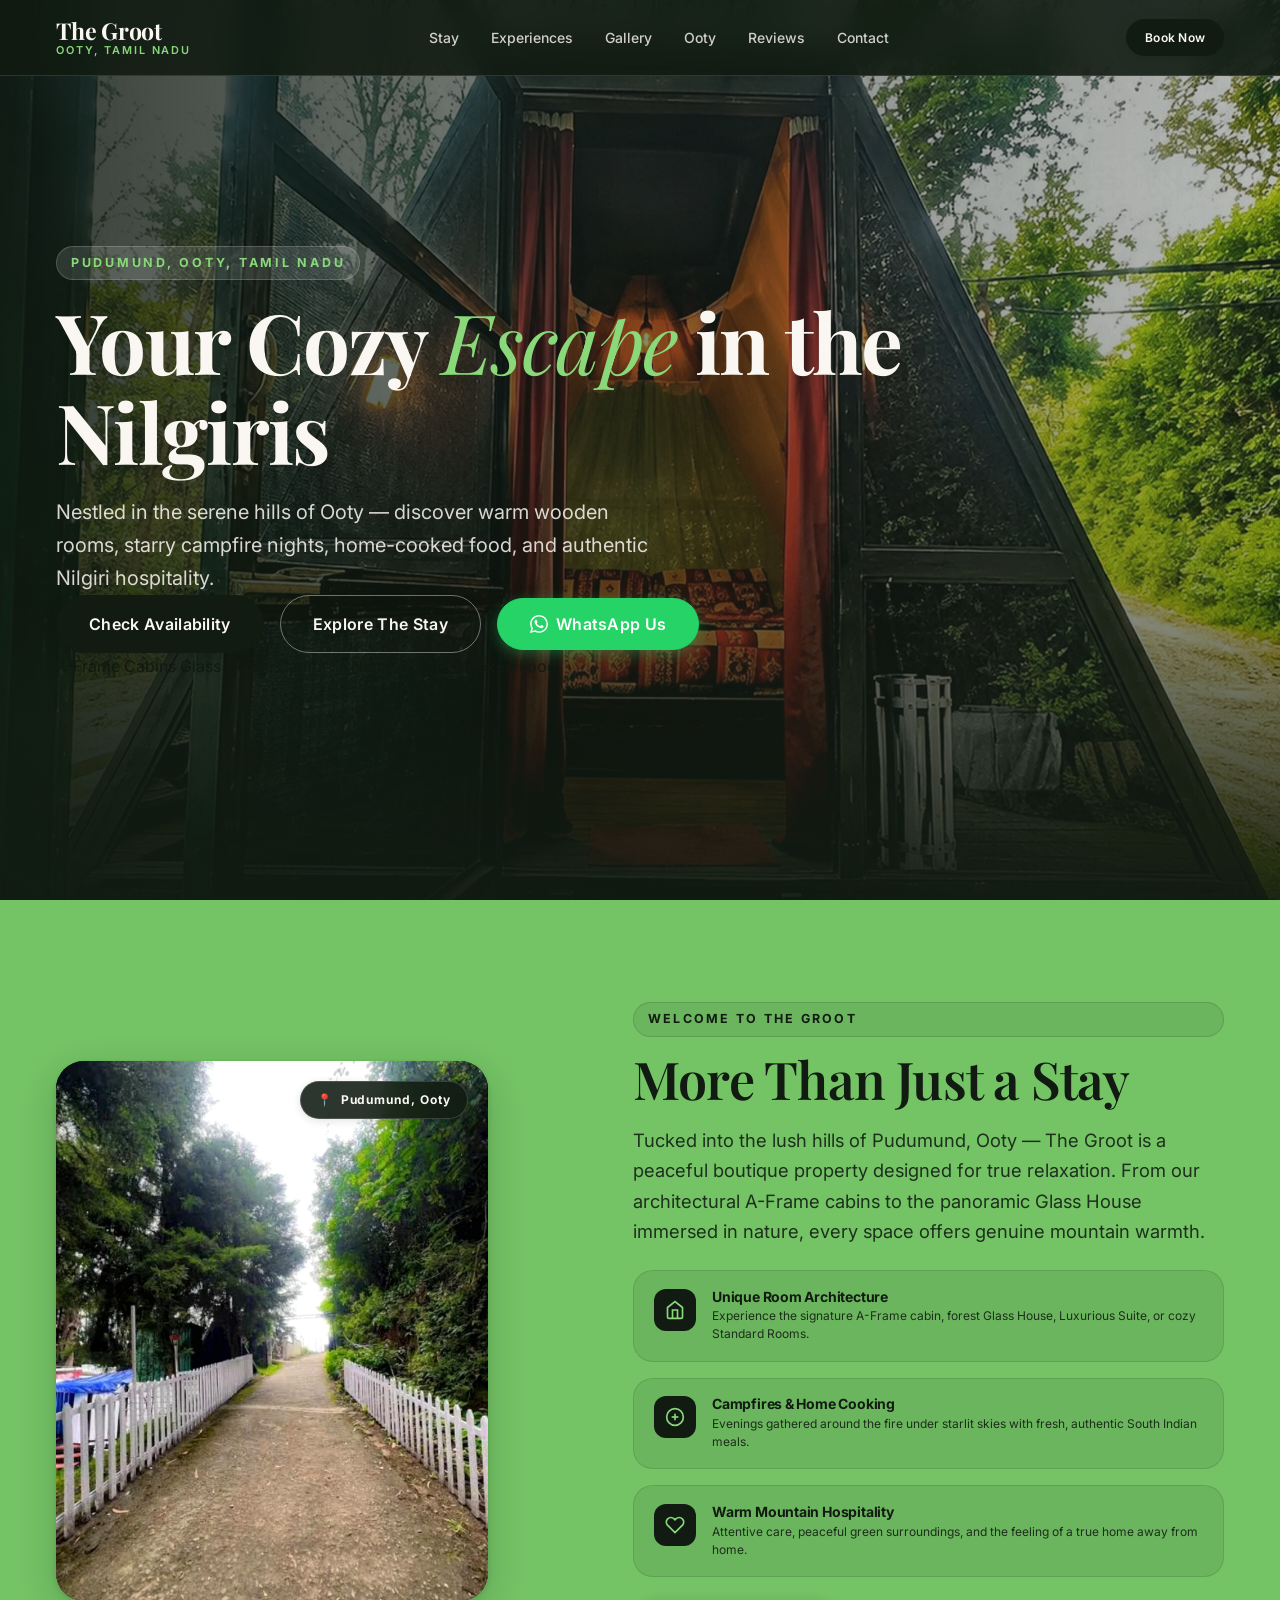
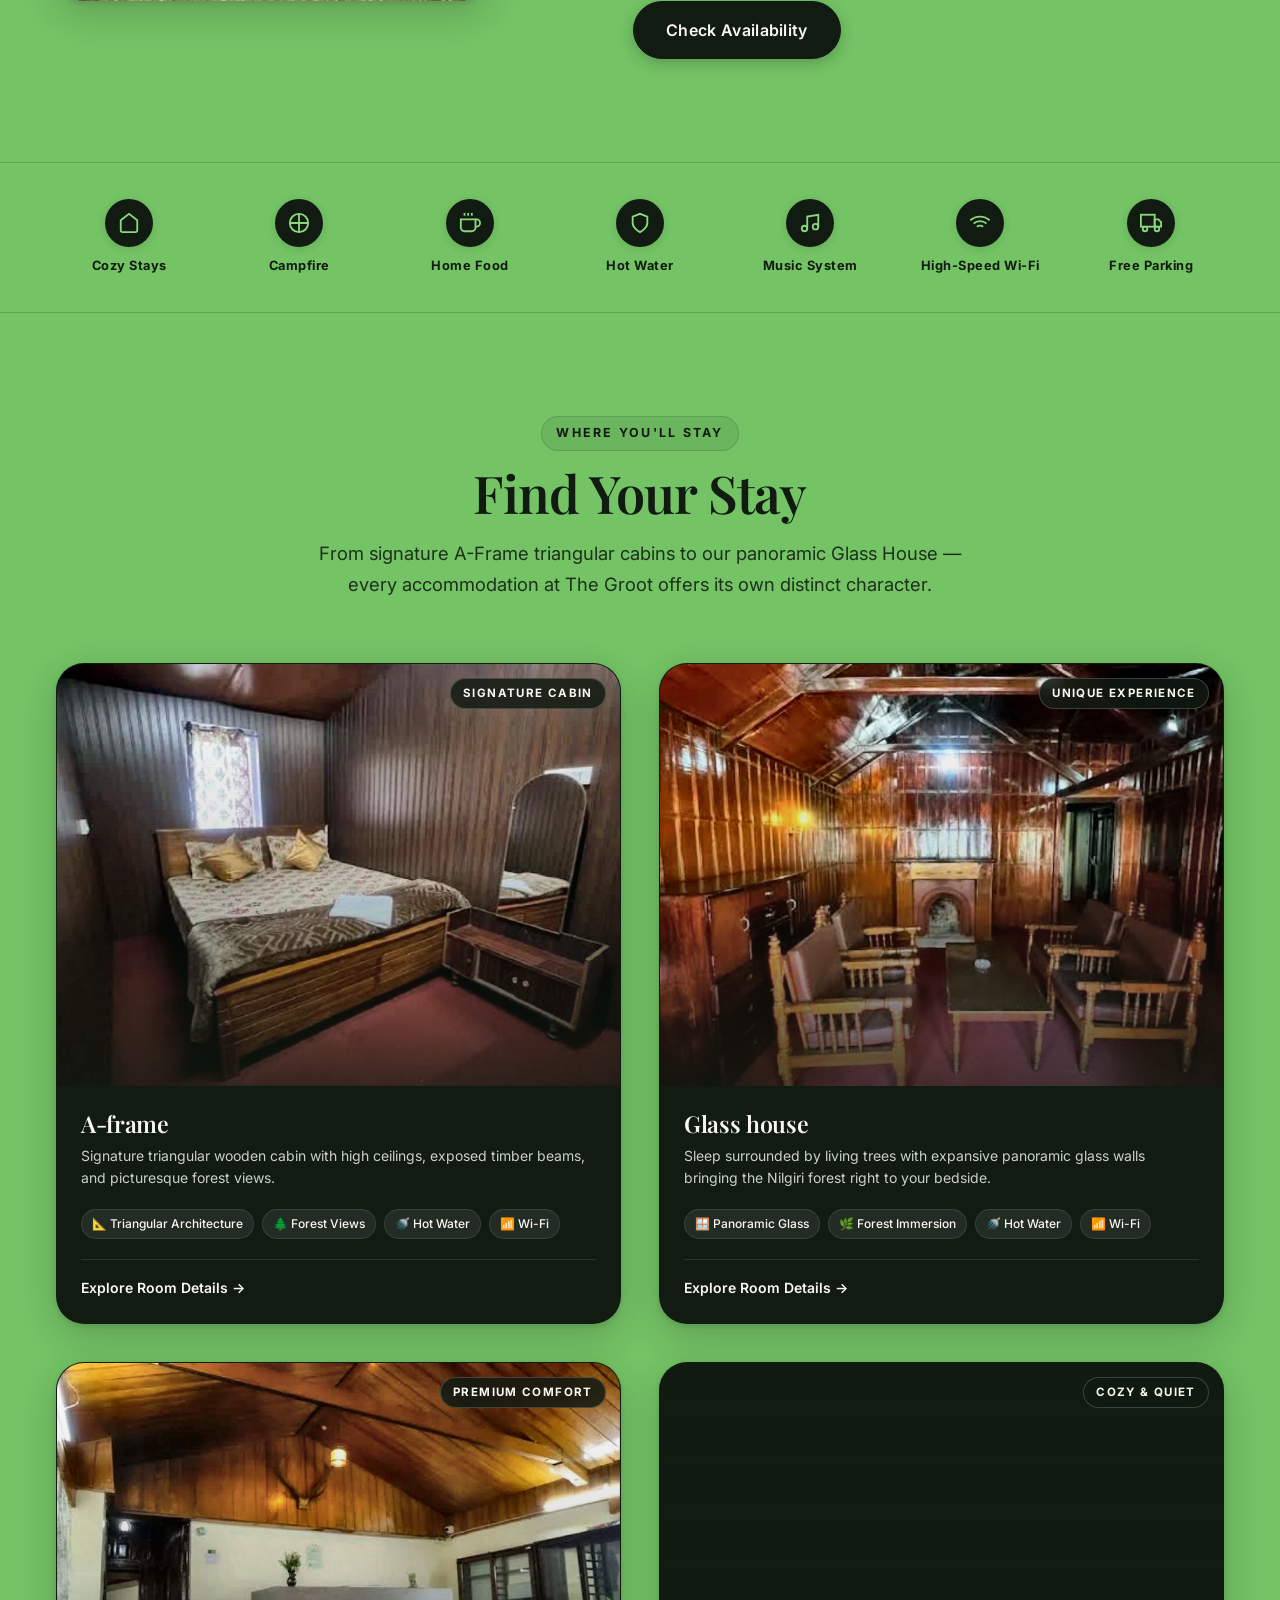
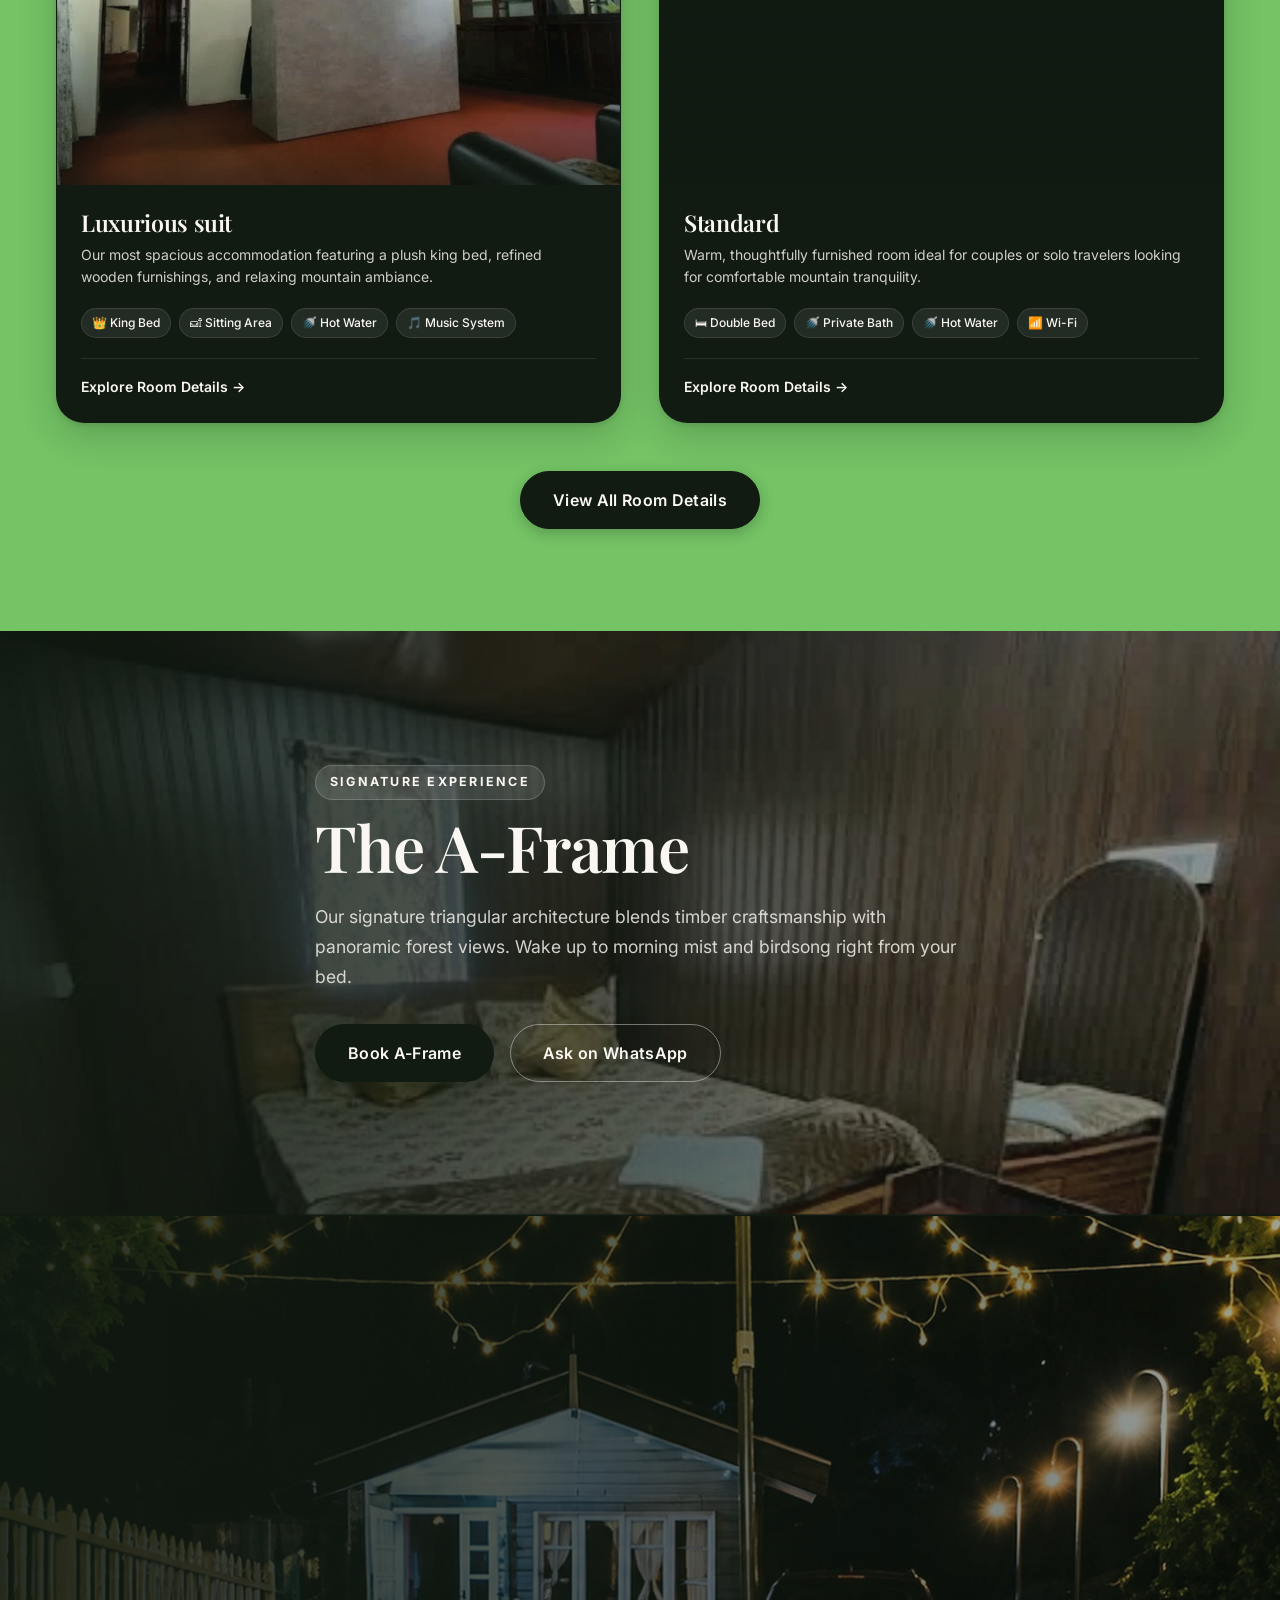
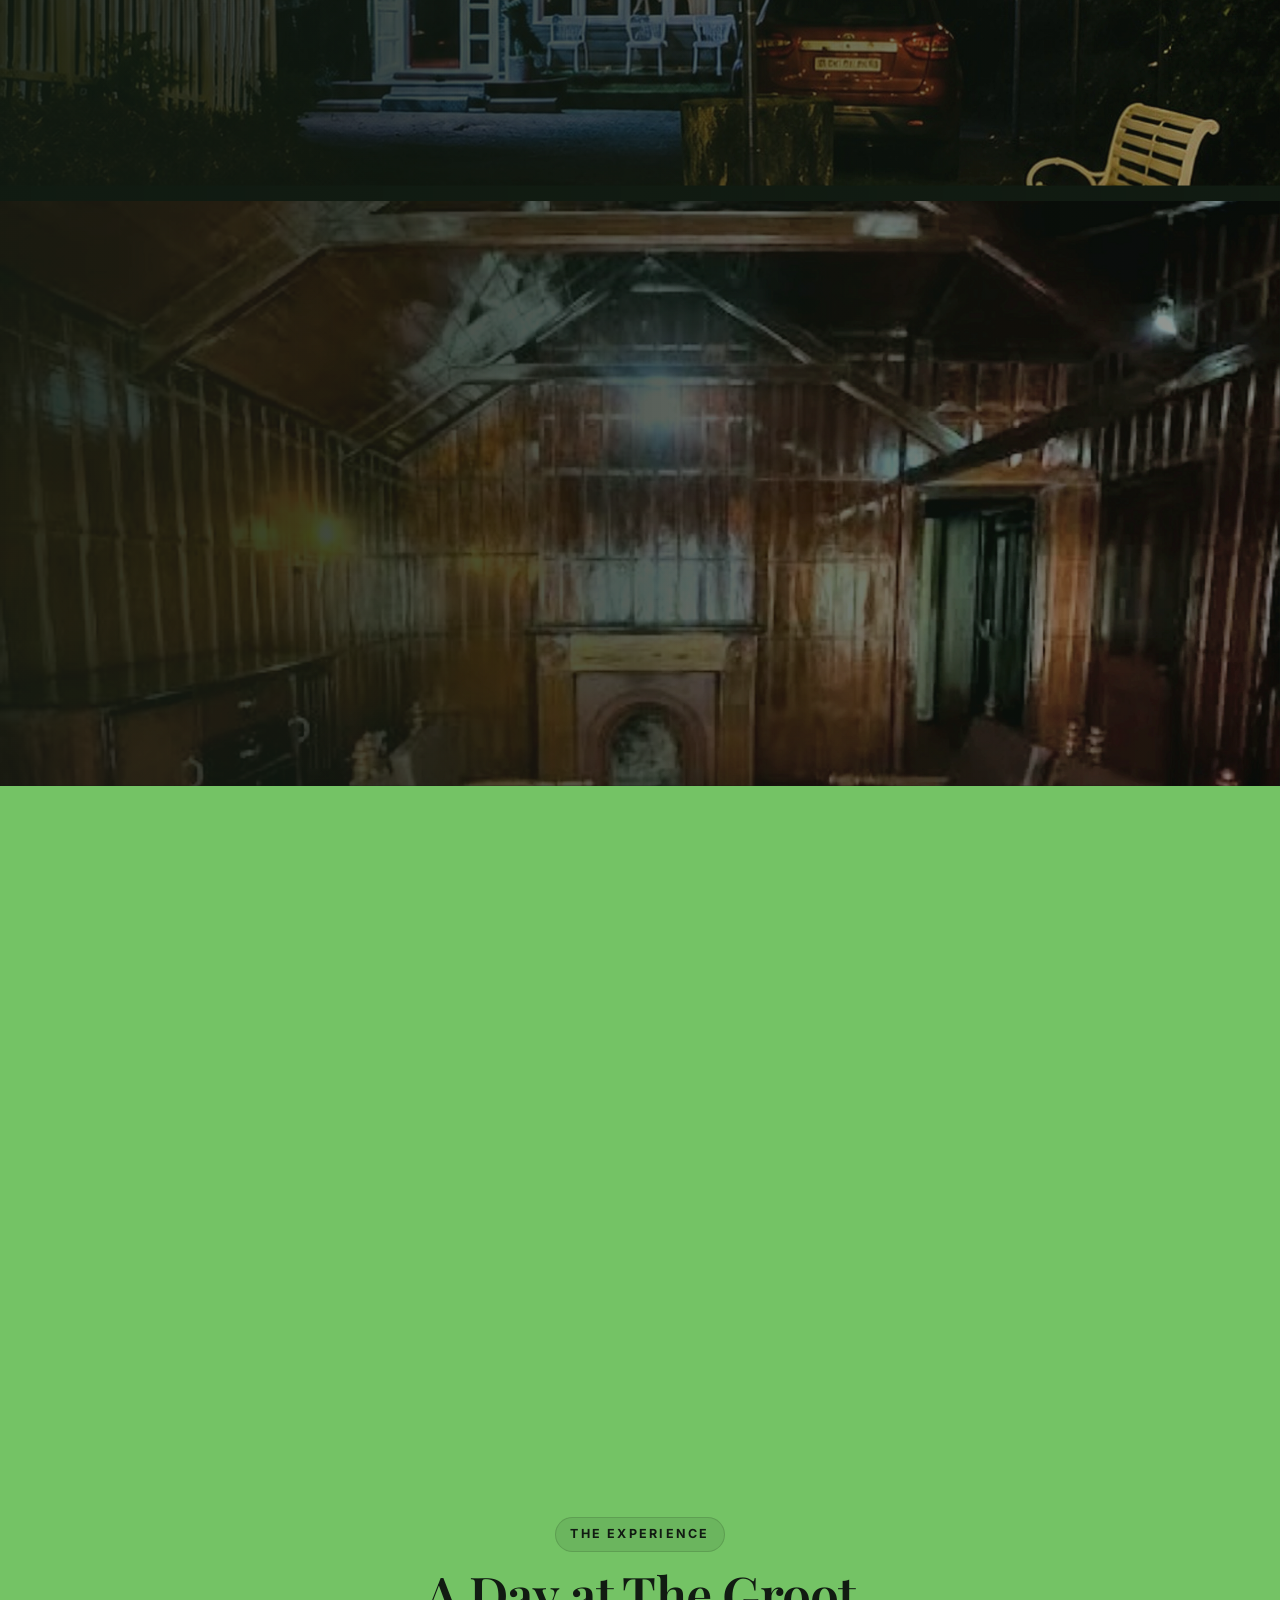
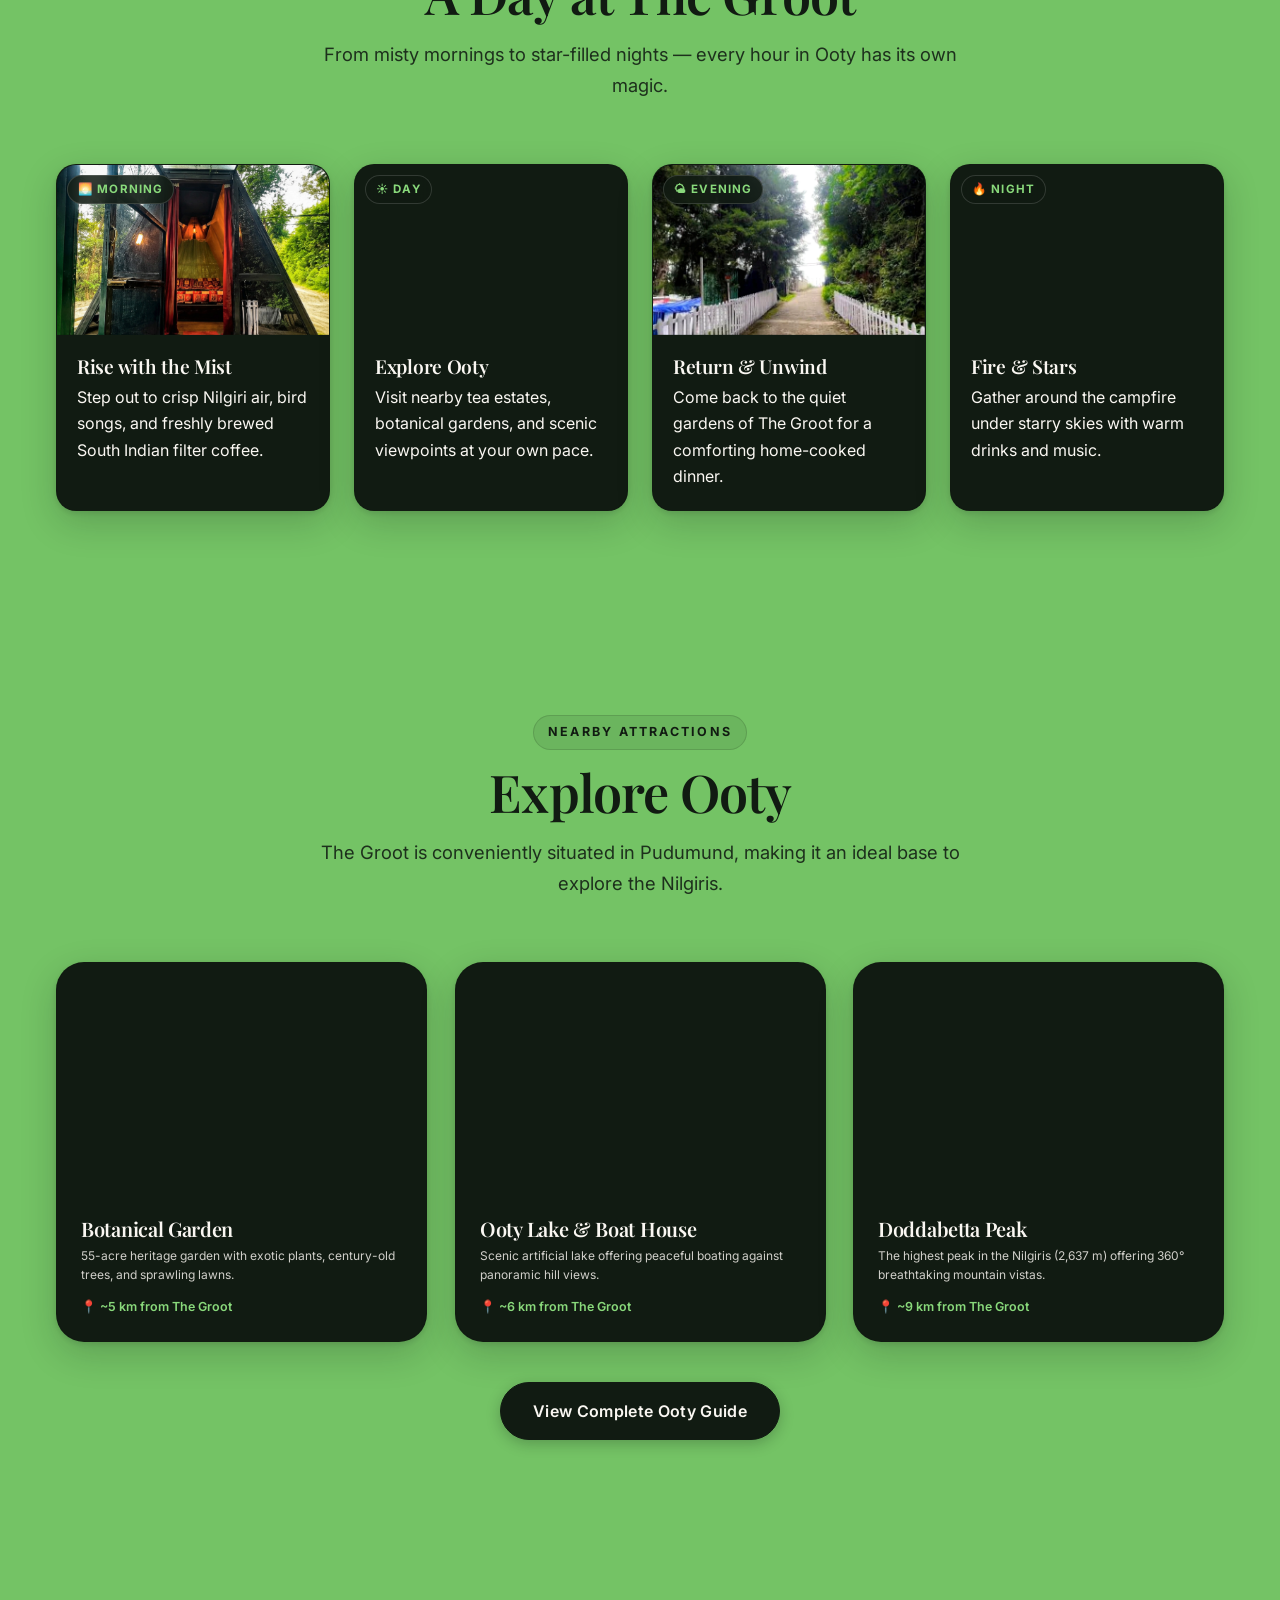
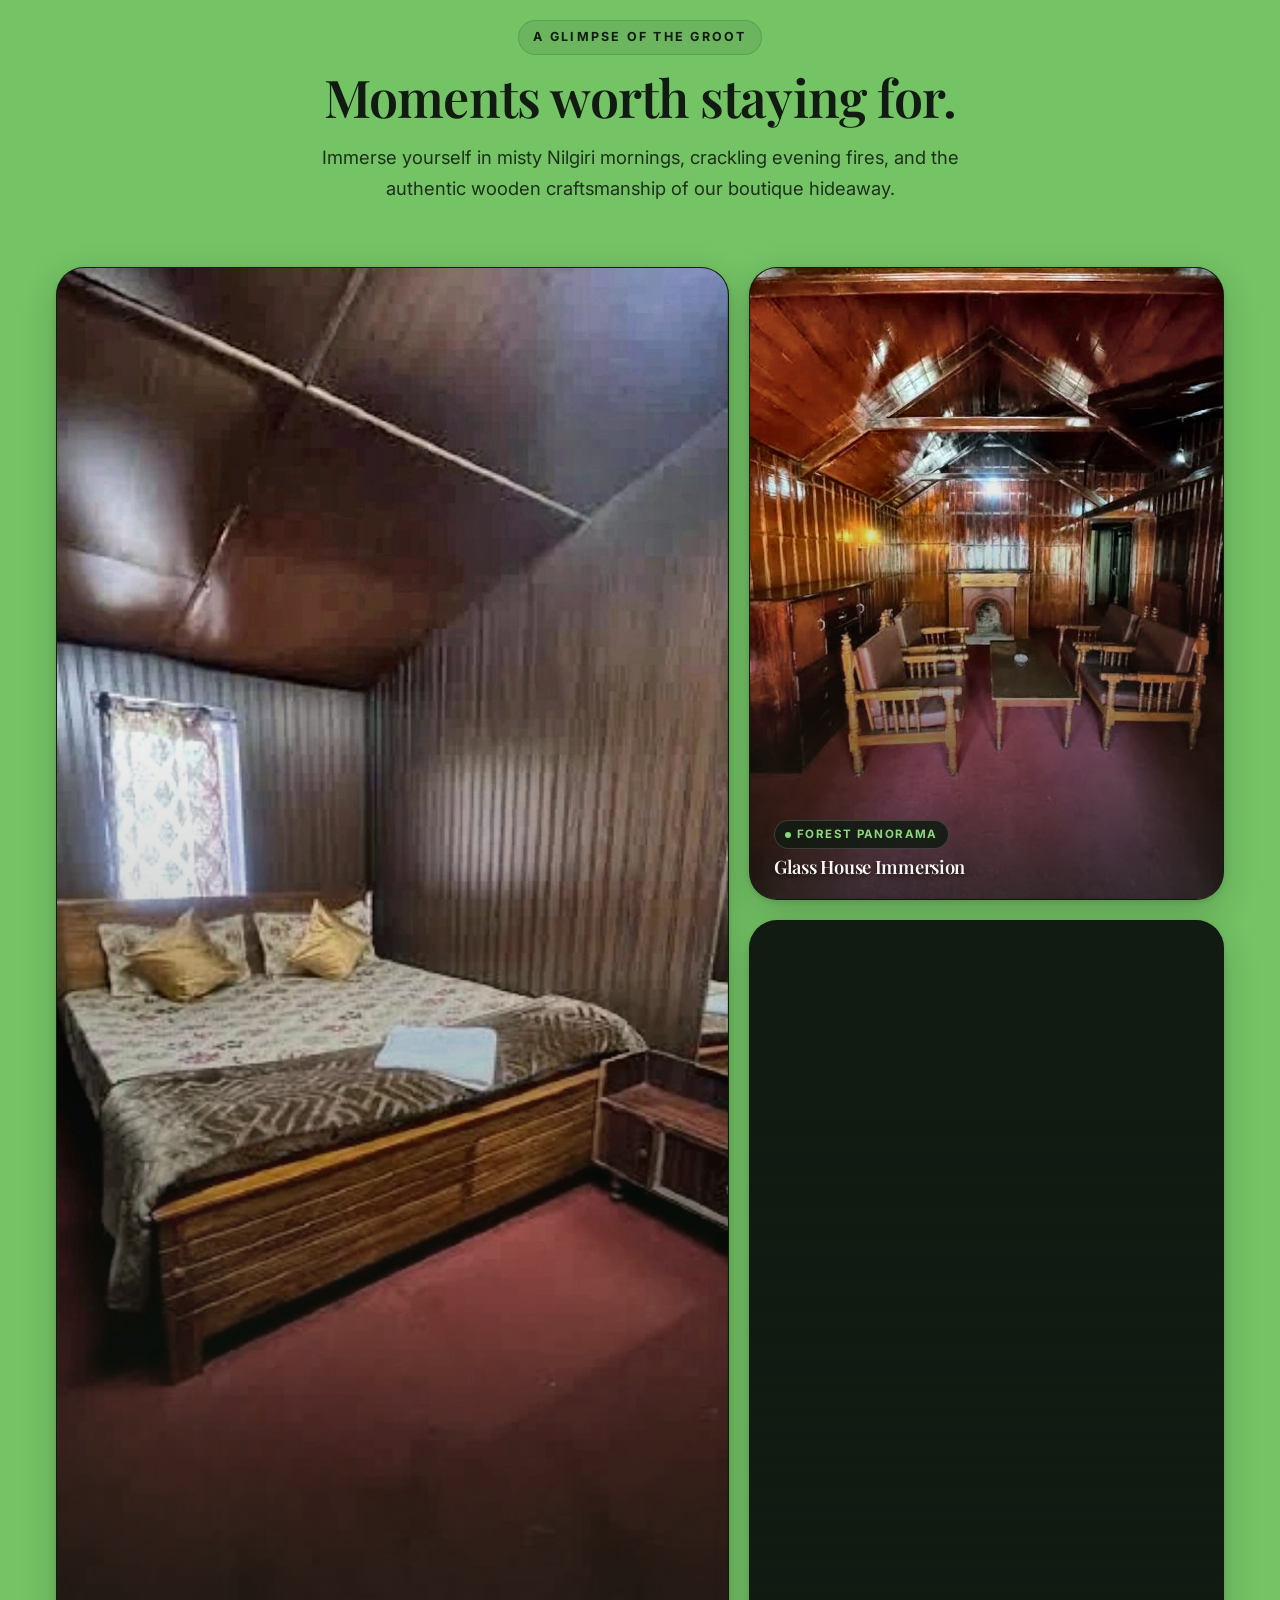
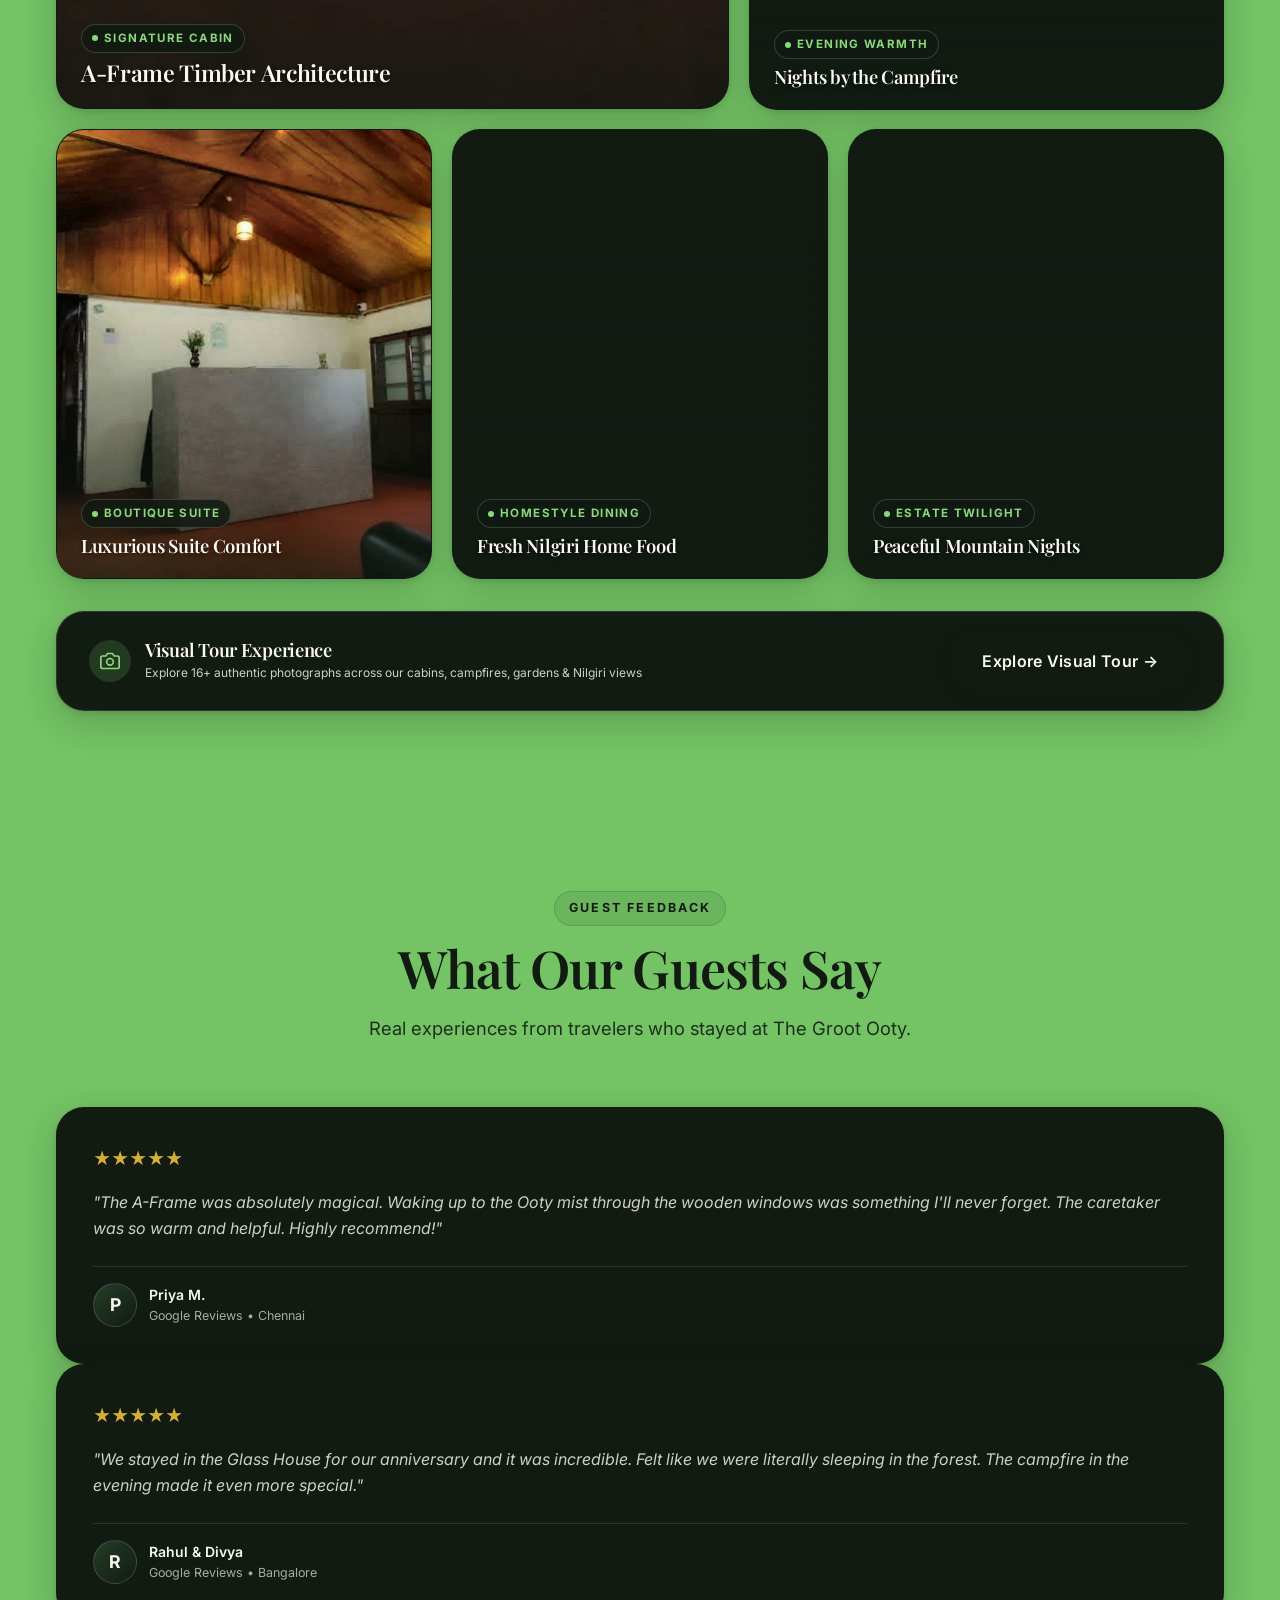
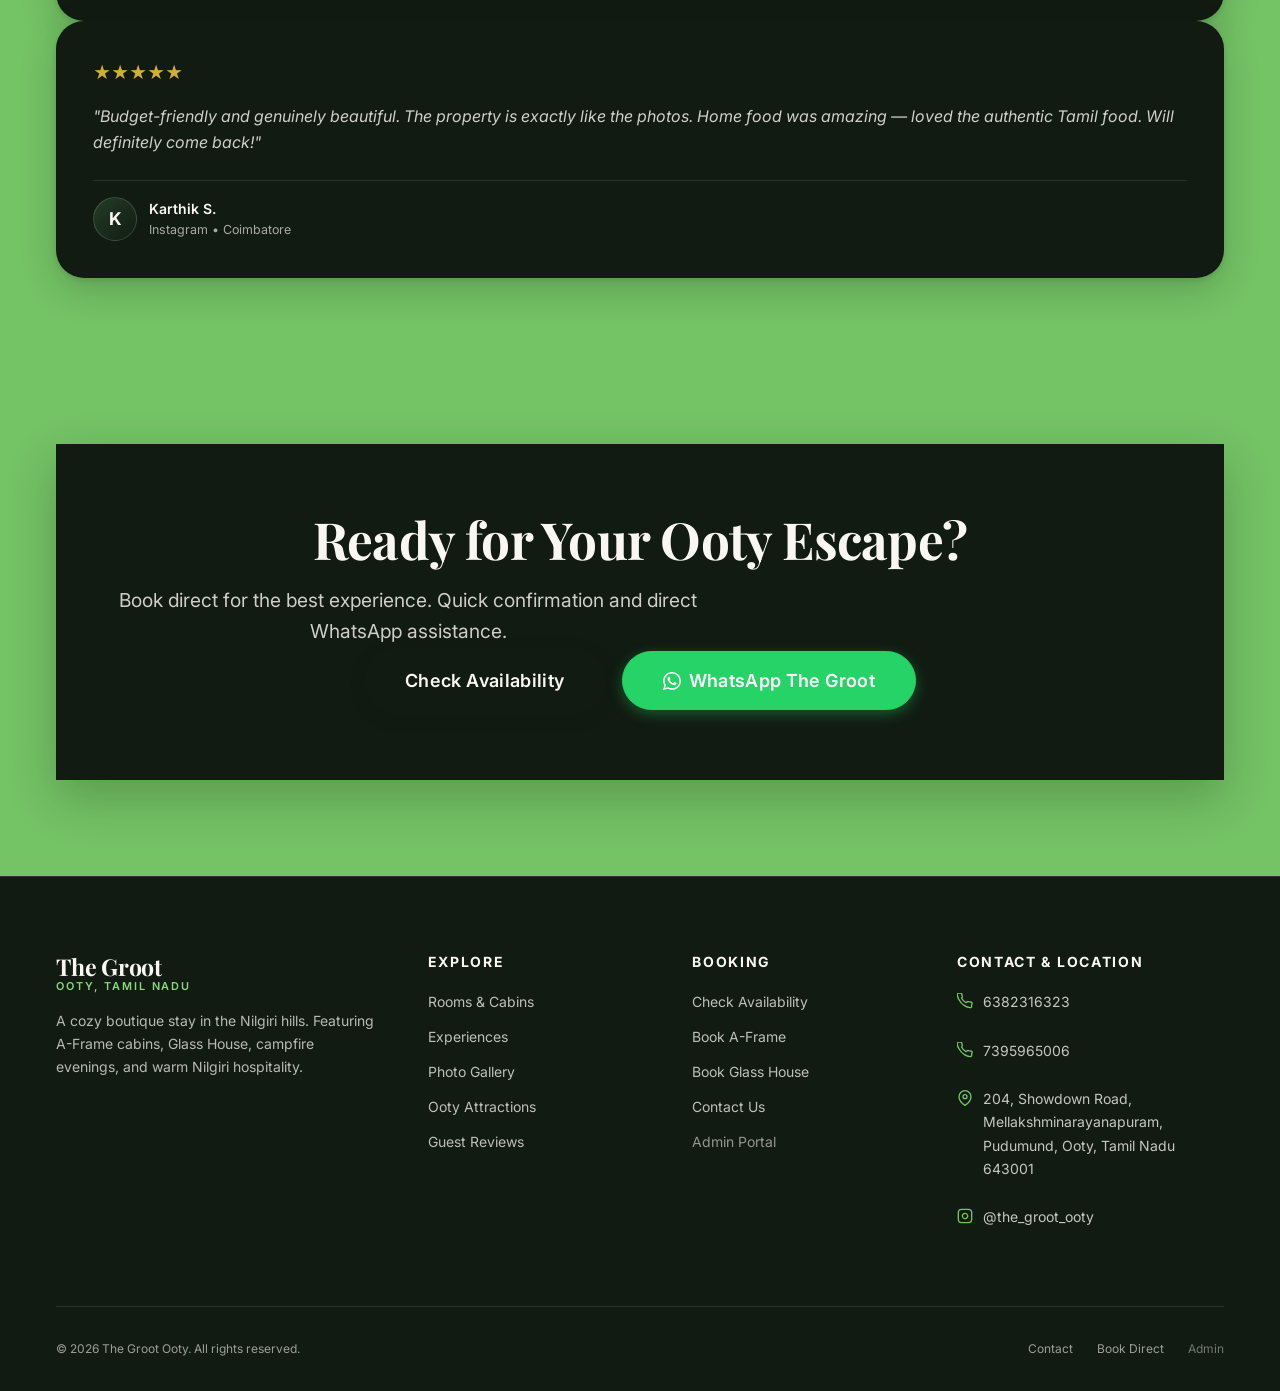
==== commit f817e1a9: "Fix mobile menu close button duplication and center mobile footer" ====
--- a/index.html
+++ b/index.html
@@ -61,17 +61,6 @@
 
   <!-- Mobile Menu Drawer -->
   <div id="mobile-menu" class="mobile-menu" role="dialog" aria-label="Navigation menu" aria-modal="true">
-    <div class="mobile-menu-header">
-      <a href="index.html" class="site-logo">
-        <span class="logo-name">The Groot</span>
-        <span class="logo-location">Ooty, Tamil Nadu</span>
-      </a>
-      <button id="mobile-menu-close" class="hamburger open" aria-label="Close menu">
-        <span class="hamburger-line"></span>
-        <span class="hamburger-line"></span>
-        <span class="hamburger-line"></span>
-      </button>
-    </div>
     <nav class="mobile-menu-nav" aria-label="Mobile navigation">
       <a href="index.html" class="mobile-nav-link">Home <span class="arrow">&rarr;</span></a>
       <a href="rooms.html" class="mobile-nav-link">Stay & Rooms <span class="arrow">&rarr;</span></a>
--- a/css/footer.css
+++ b/css/footer.css
@@ -115,10 +115,55 @@
 @media (max-width: 550px) {
   .footer-grid {
     grid-template-columns: 1fr;
+    gap: 3.5rem;
   }
+  
+  .footer-grid > div,
+  .footer-brand {
+    display: flex;
+    flex-direction: column;
+    align-items: center;
+    text-align: center;
+    width: 100%;
+  }
+
+  .footer-brand-desc {
+    max-width: 100%;
+    margin: 1rem auto 0;
+  }
+
+  .footer-title {
+    text-align: center;
+    width: 100%;
+  }
+
+  .footer-nav {
+    align-items: center;
+    width: 100%;
+  }
+
+  .footer-contact-item {
+    flex-direction: column;
+    align-items: center;
+    text-align: center;
+    gap: 8px;
+    width: 100%;
+  }
+
+  .footer-contact-item svg {
+    margin-top: 0;
+  }
+
   .footer-bottom {
     flex-direction: column;
     text-align: center;
     justify-content: center;
+    align-items: center;
+    gap: 1.25rem;
+  }
+
+  .footer-bottom-links {
+    justify-content: center;
+    flex-wrap: wrap;
   }
 }
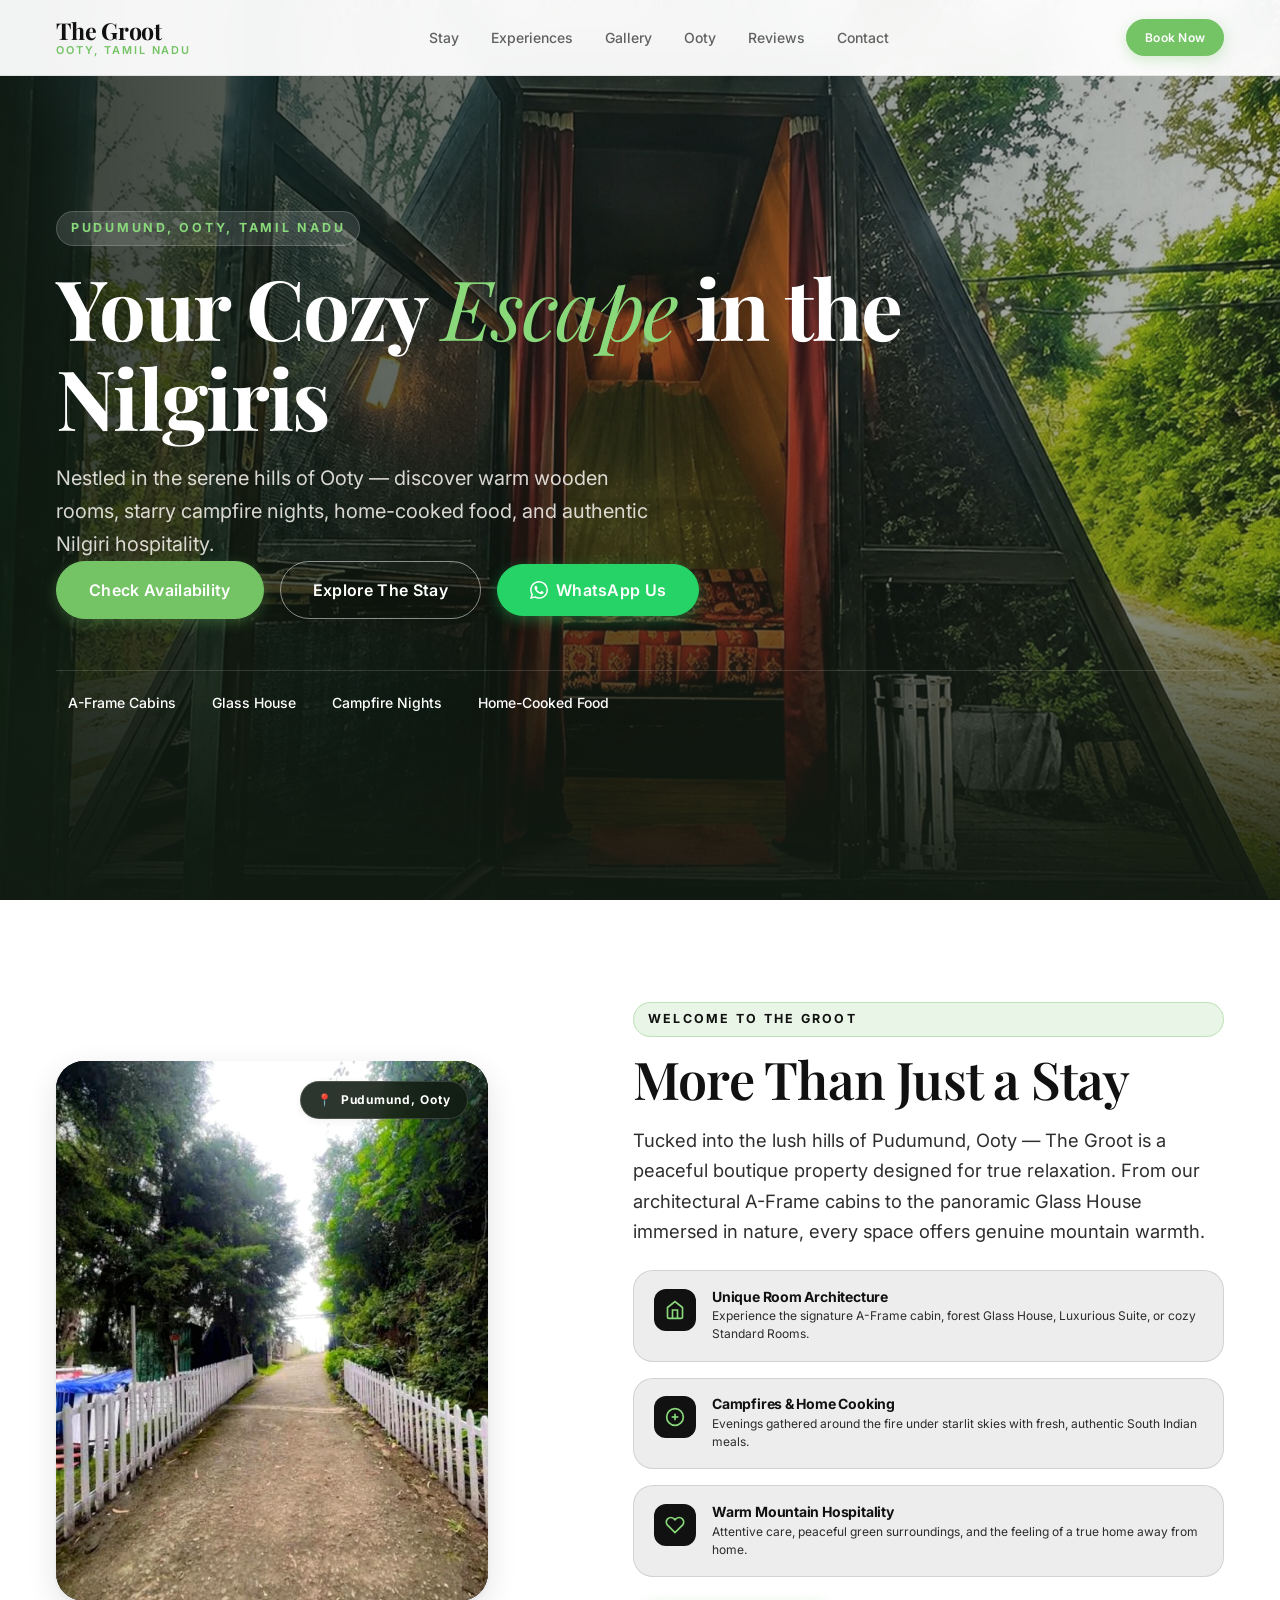
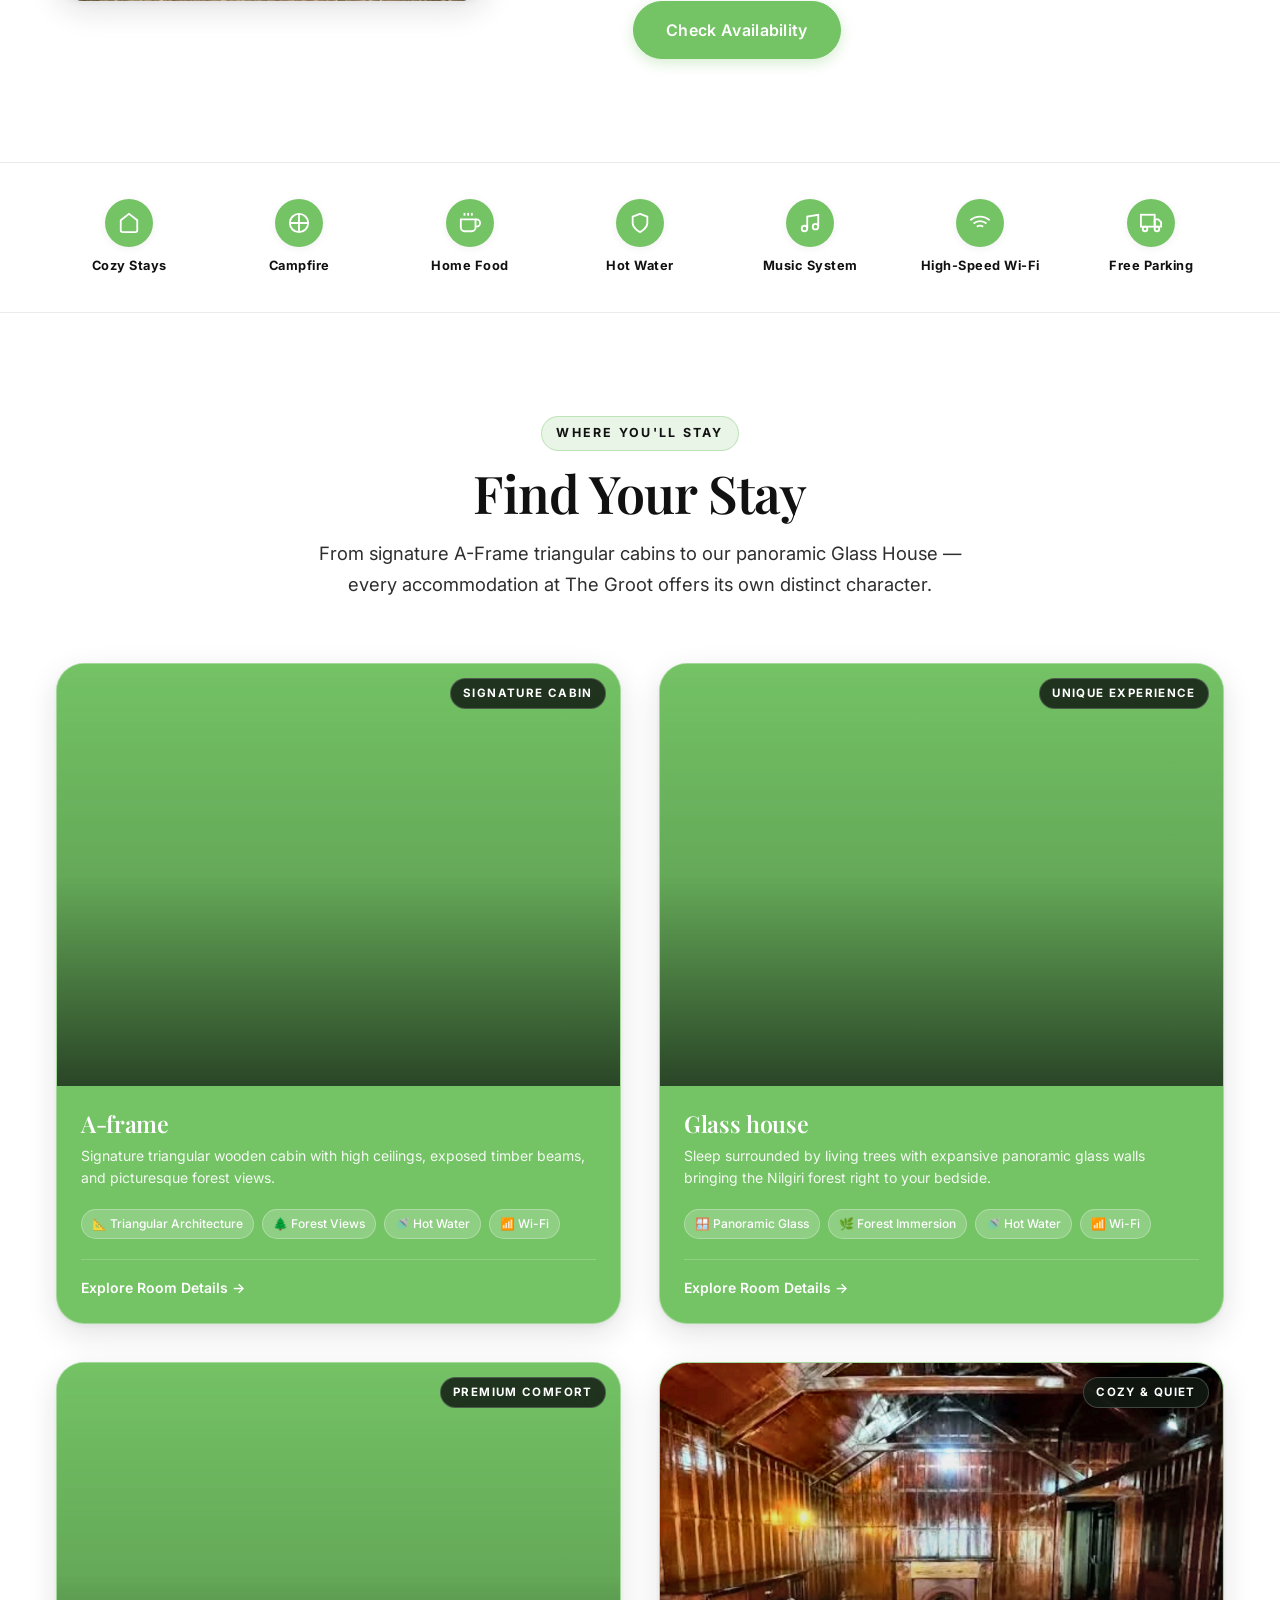
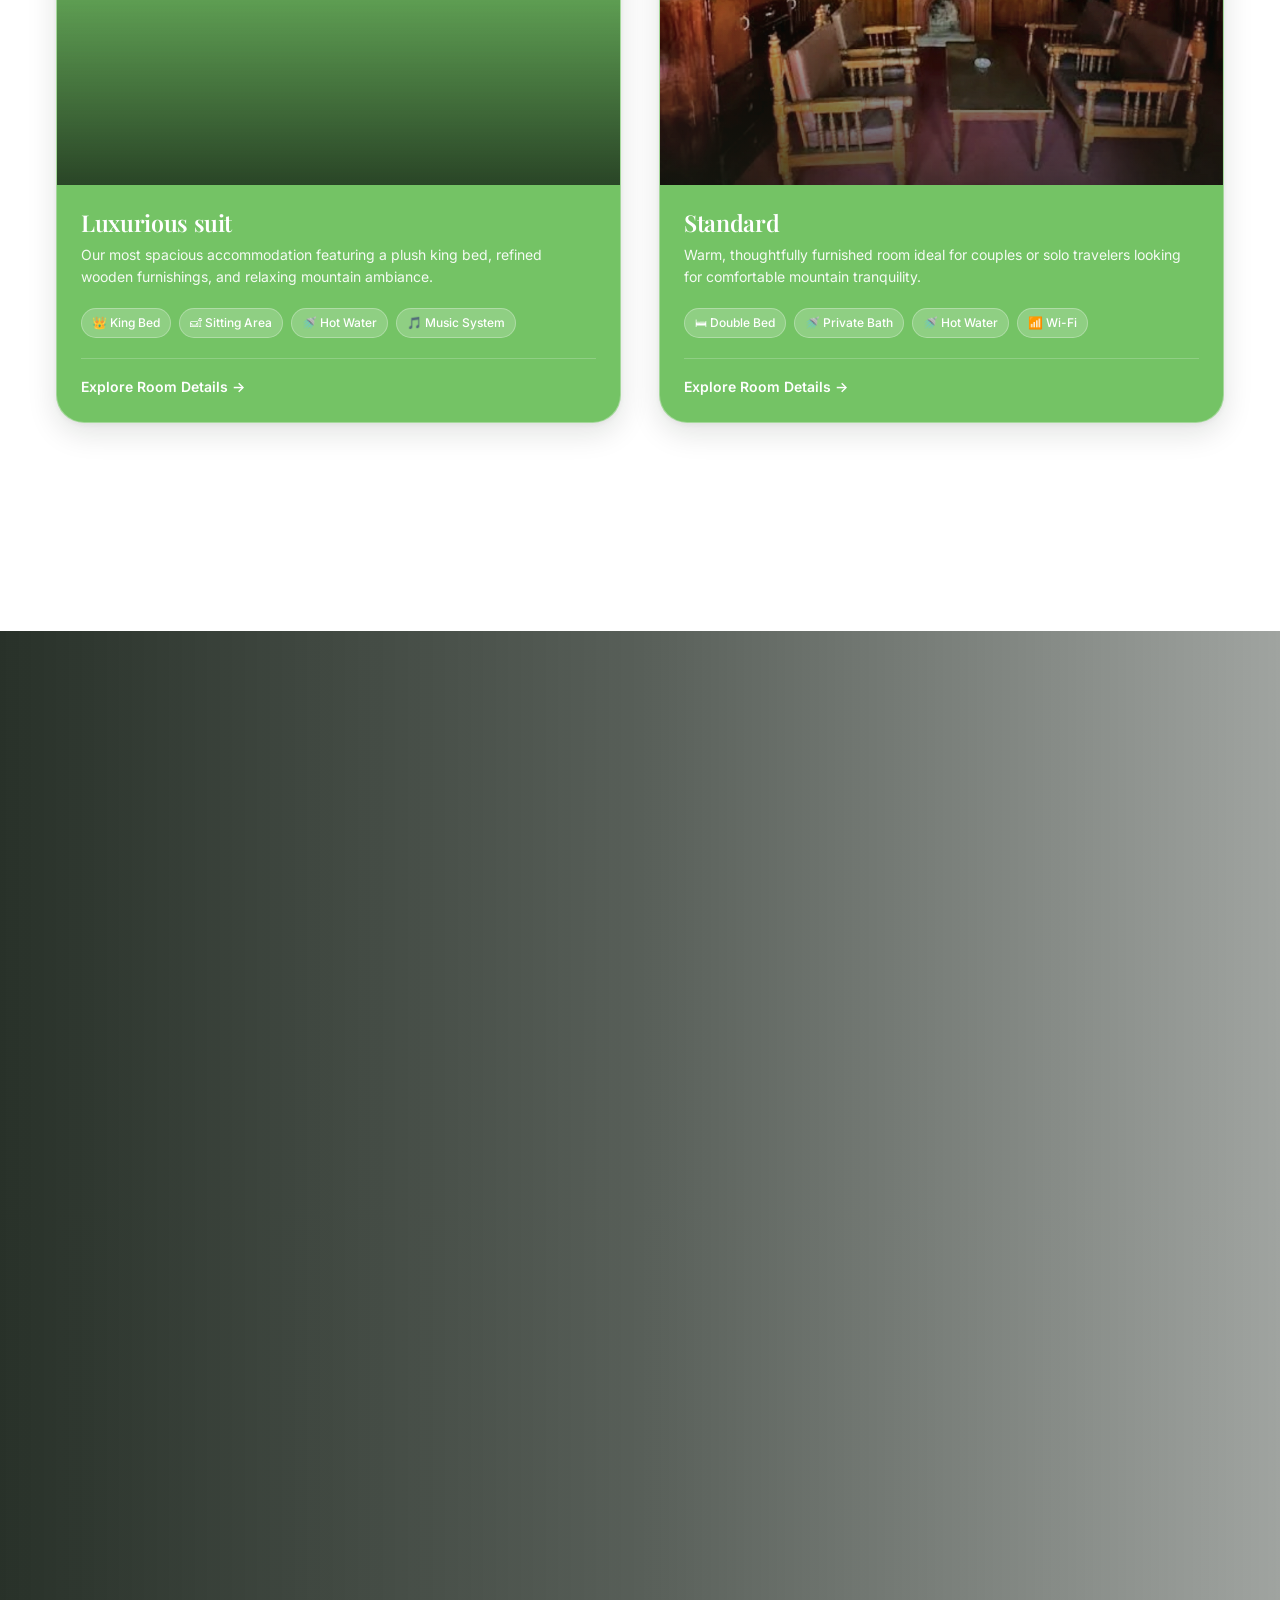
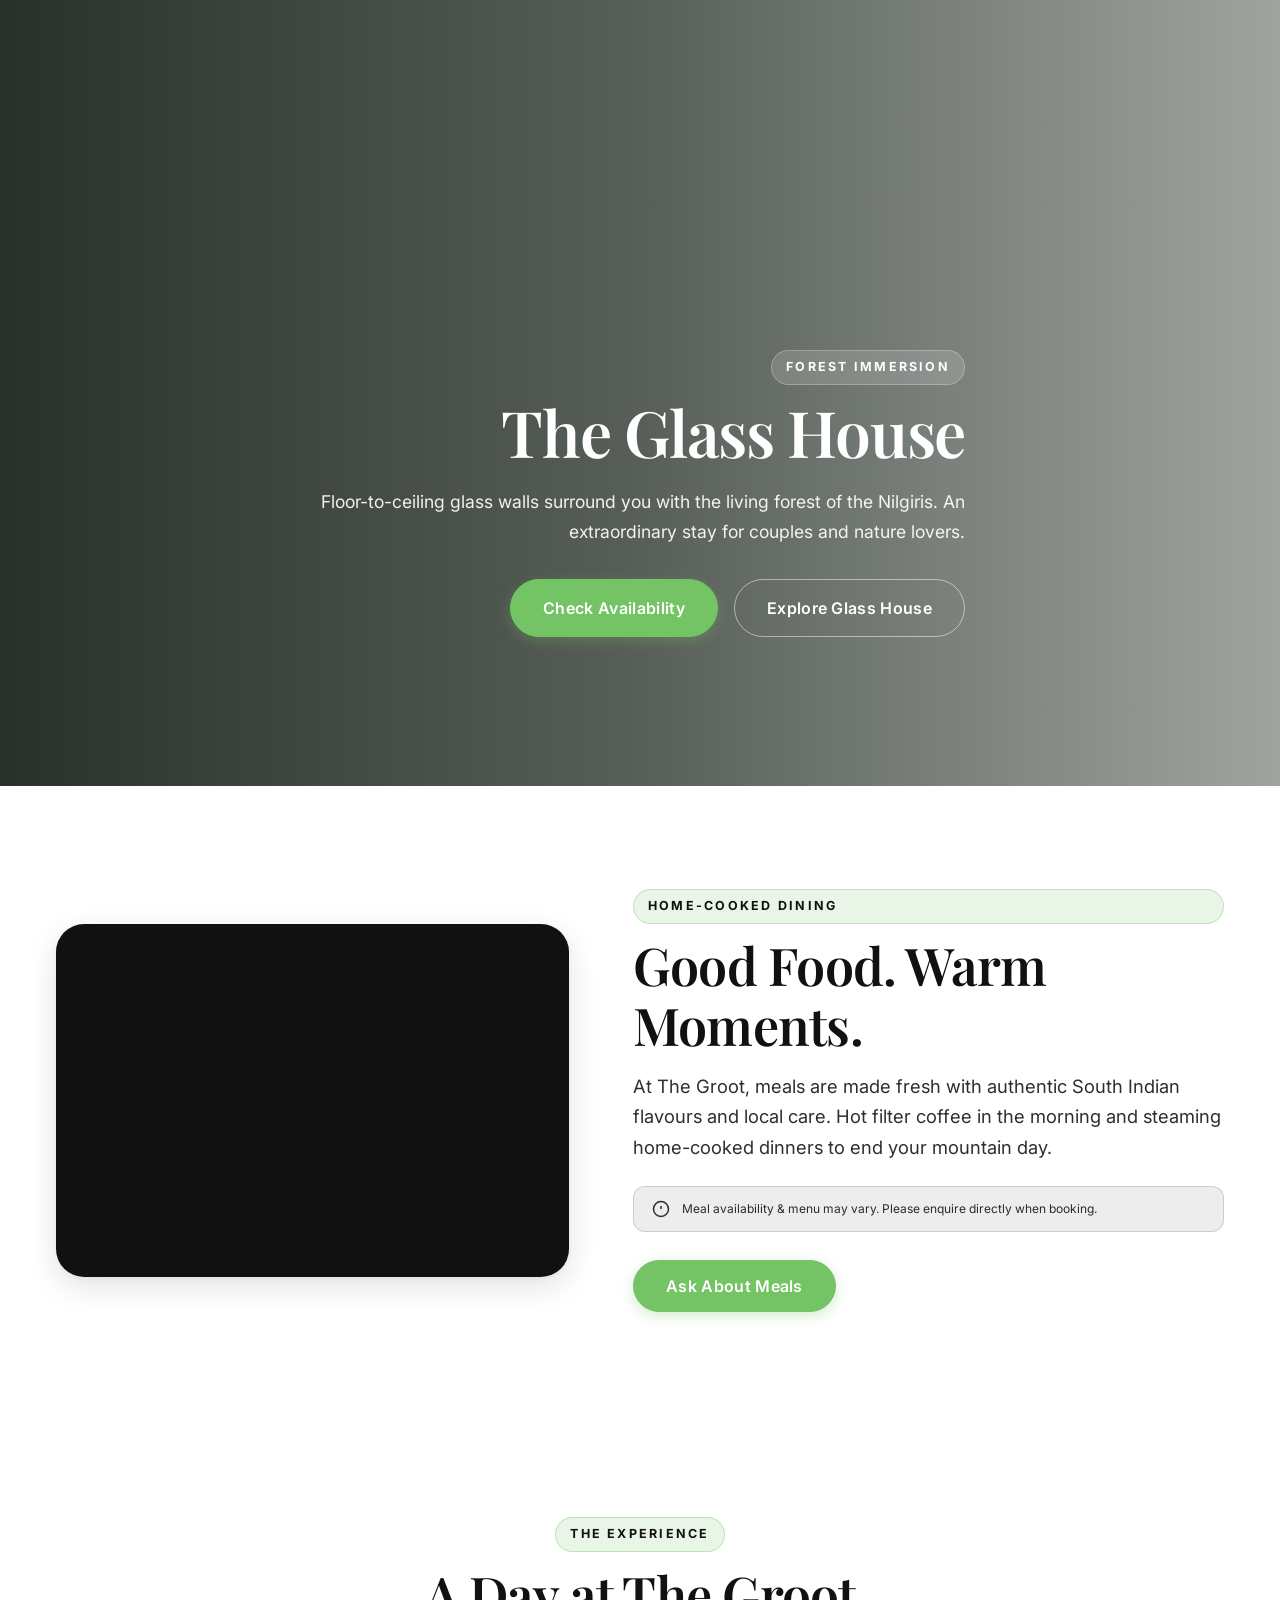
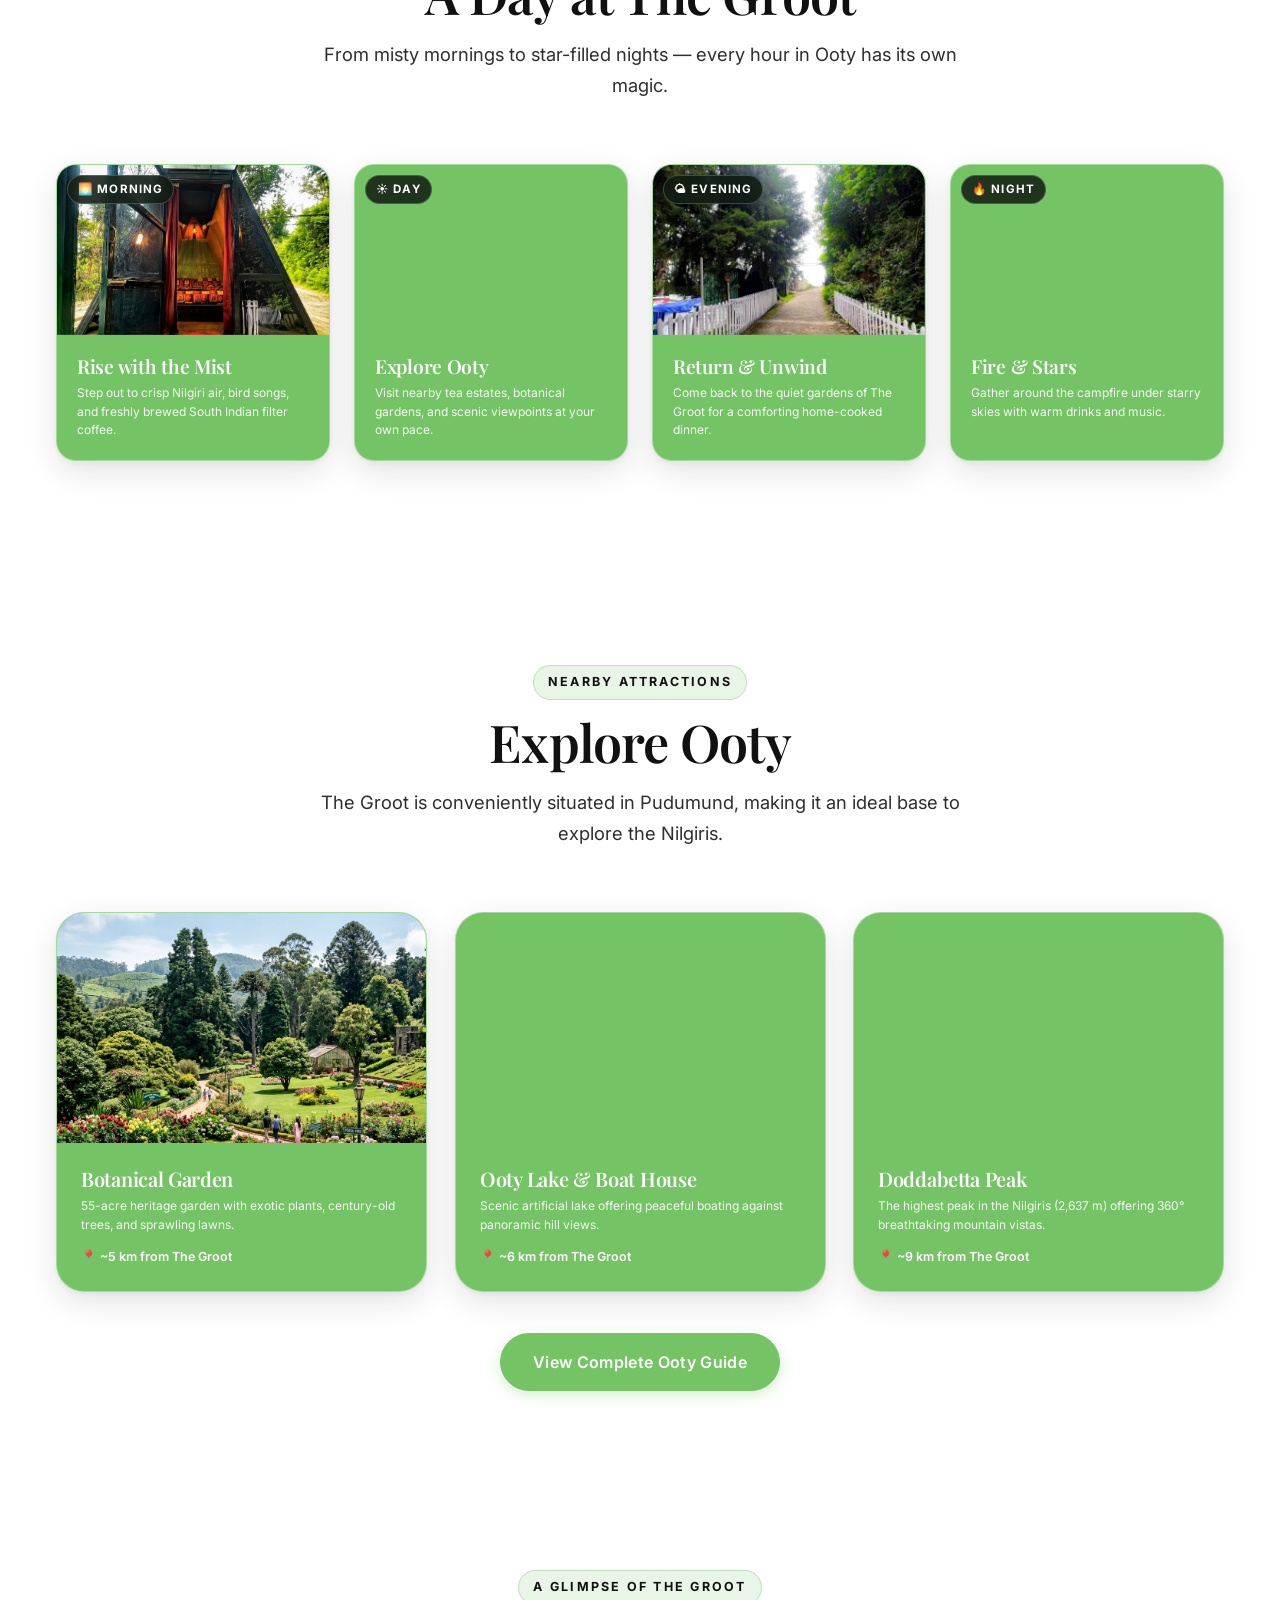
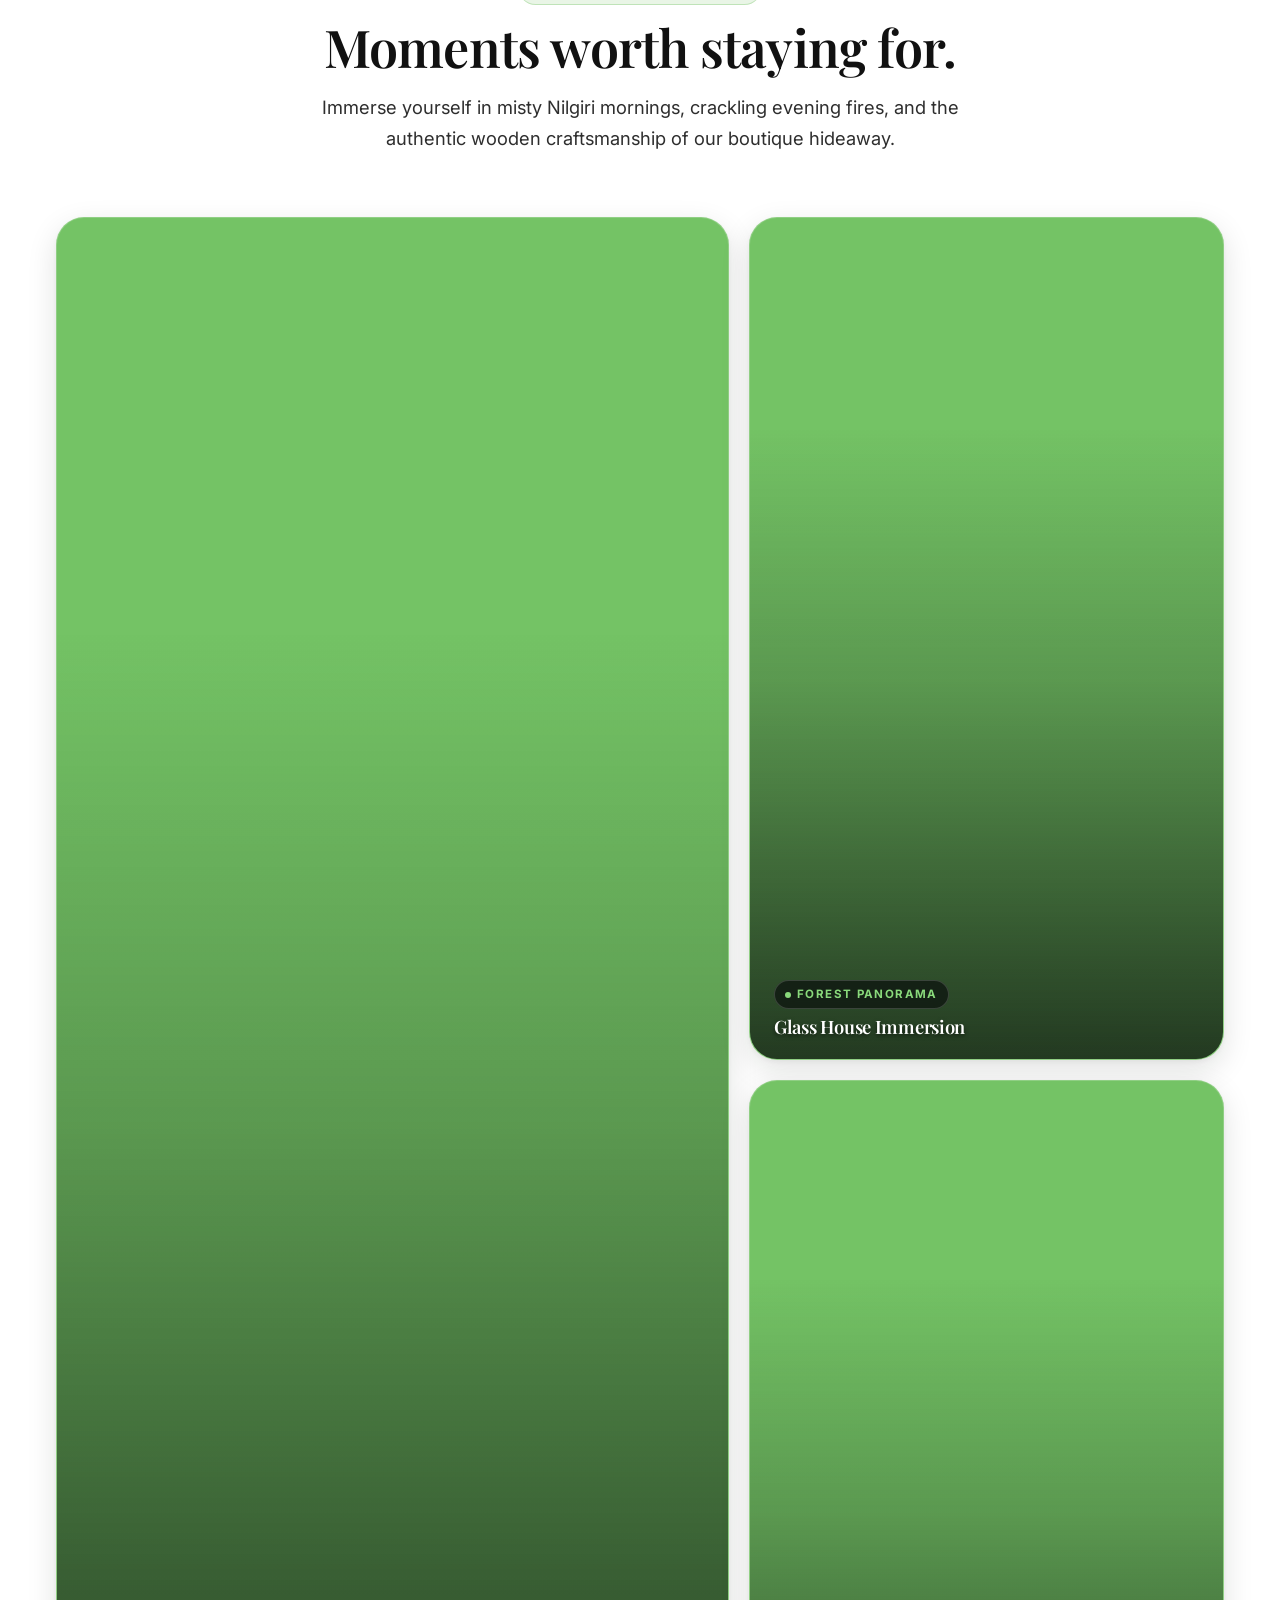
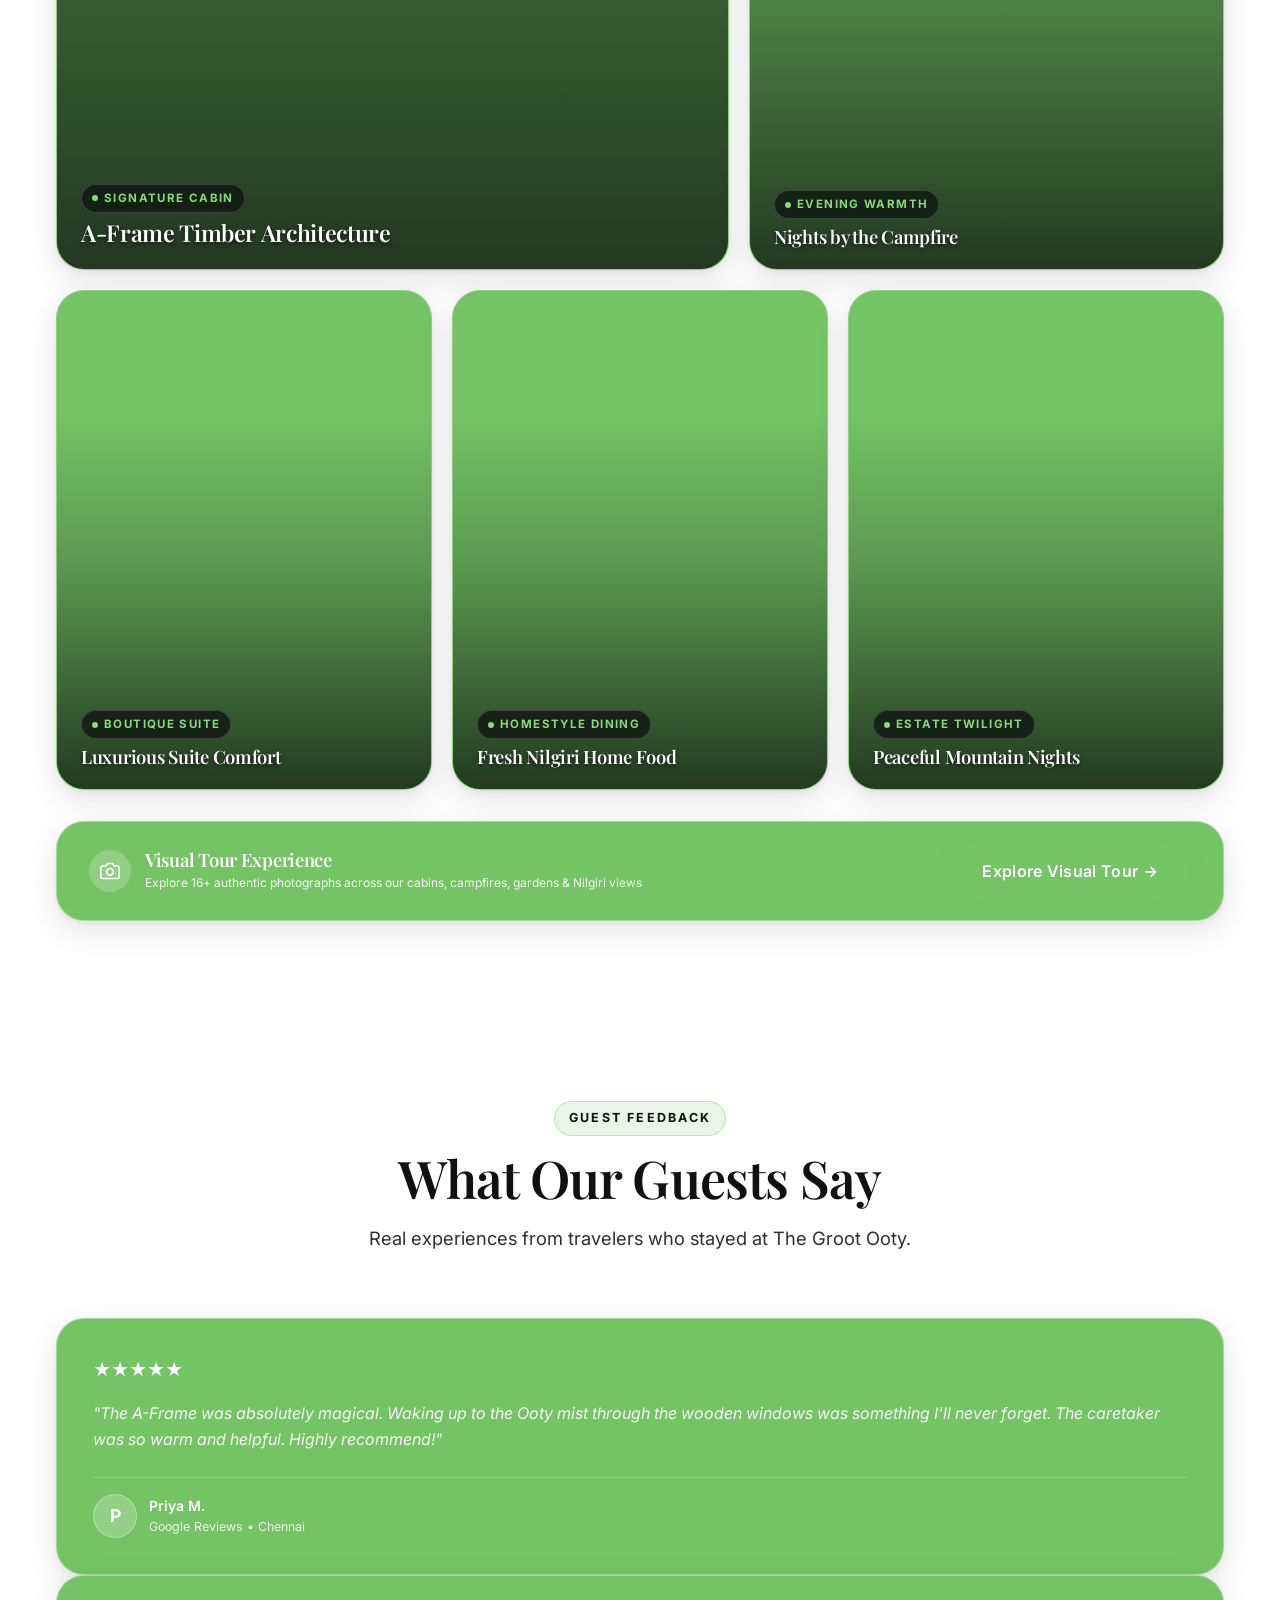
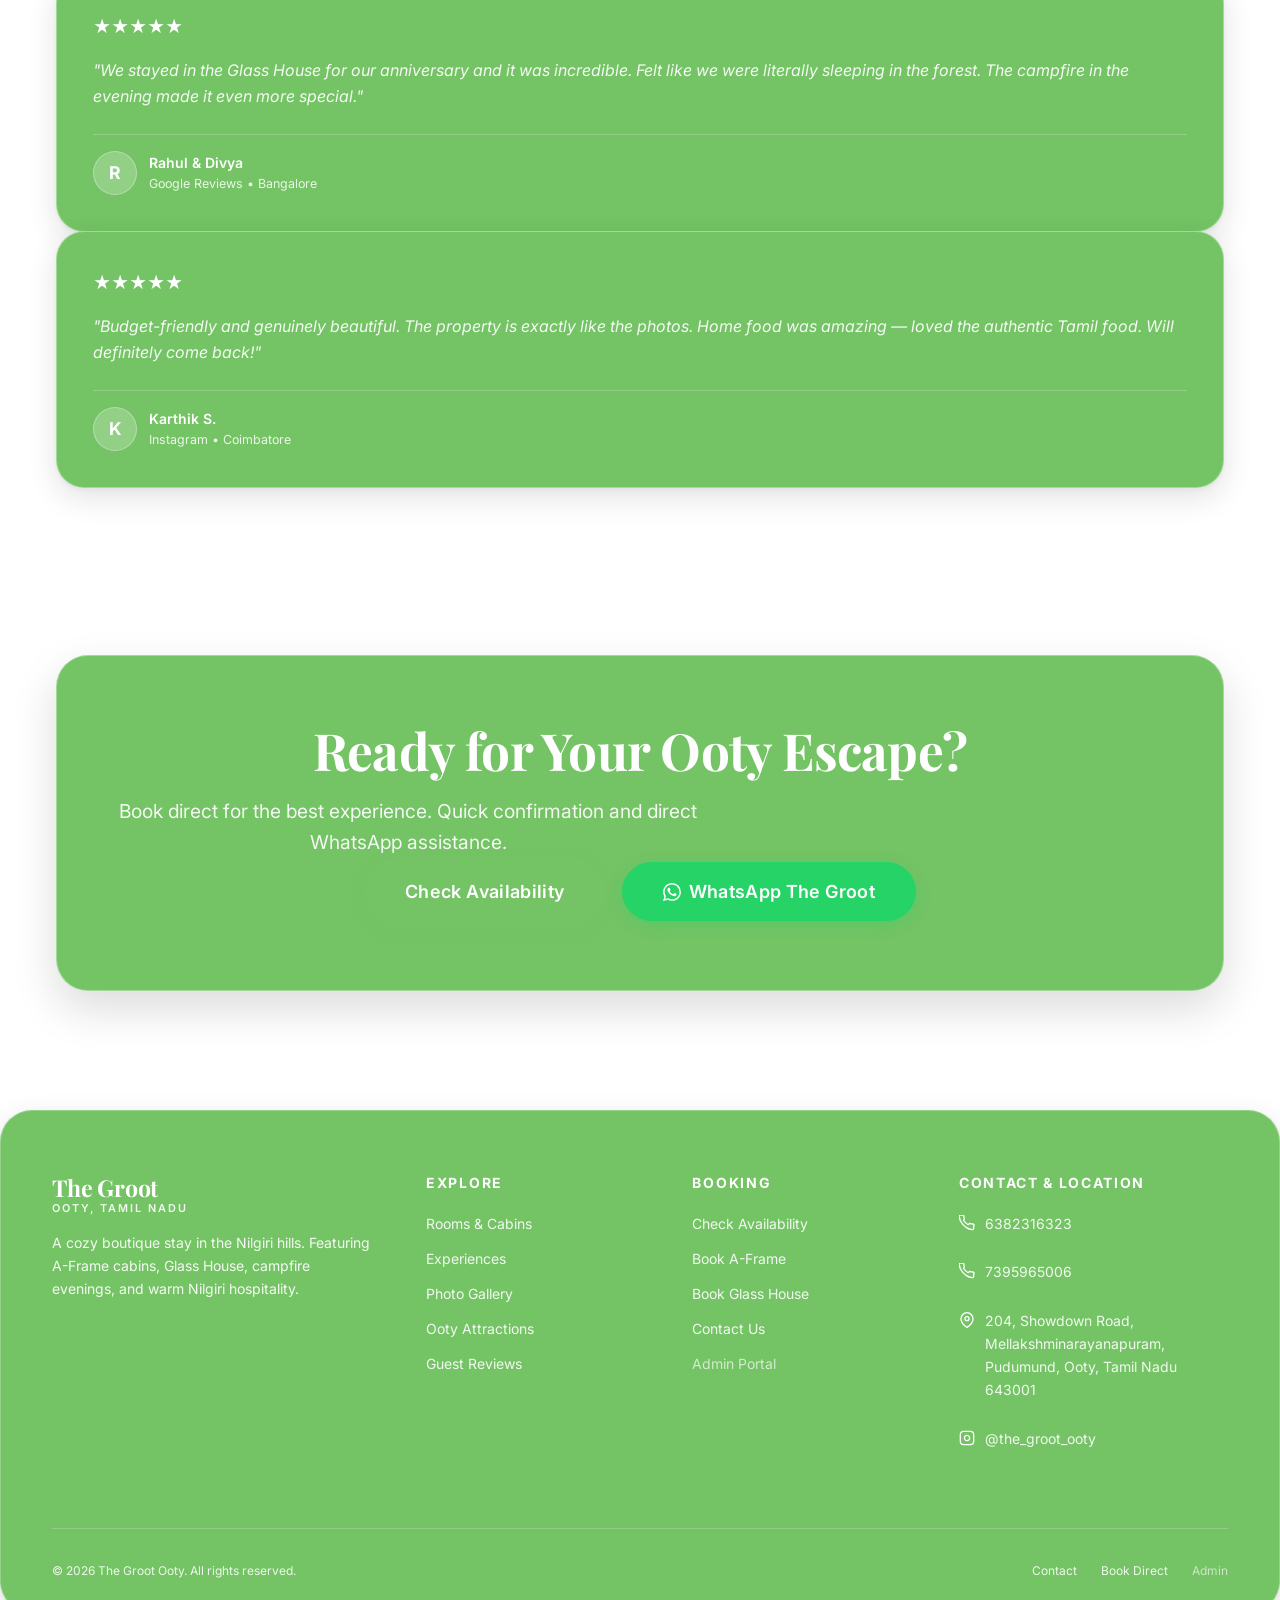
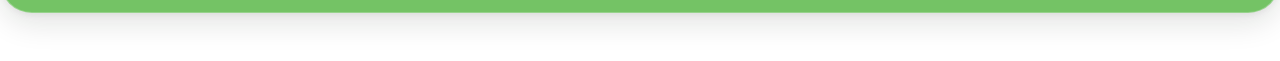
==== commit 95fbd5be: "fix: swap room images" ====
--- a/index.html
+++ b/index.html
@@ -16,14 +16,14 @@
   <link rel="preconnect" href="https://fonts.gstatic.com" crossorigin />
 
   <!-- Core CSS -->
-  <link rel="stylesheet" href="css/variables.css" />
-  <link rel="stylesheet" href="css/base.css" />
-  <link rel="stylesheet" href="css/animations.css" />
-  <link rel="stylesheet" href="css/components.css" />
-  <link rel="stylesheet" href="css/header.css" />
-  <link rel="stylesheet" href="css/hero.css" />
-  <link rel="stylesheet" href="css/sections.css" />
-  <link rel="stylesheet" href="css/footer.css" />
+  <link rel="stylesheet" href="css/variables.css?v=3.1" />
+  <link rel="stylesheet" href="css/base.css?v=3.1" />
+  <link rel="stylesheet" href="css/animations.css?v=3.1" />
+  <link rel="stylesheet" href="css/components.css?v=3.1" />
+  <link rel="stylesheet" href="css/header.css?v=3.1" />
+  <link rel="stylesheet" href="css/hero.css?v=3.1" />
+  <link rel="stylesheet" href="css/sections.css?v=3.1" />
+  <link rel="stylesheet" href="css/footer.css?v=3.1" />
 </head>
 <body>
 
@@ -119,11 +119,11 @@
       </div>
 
       <!-- Feature Badges -->
-      <div class="hero-badges">
-        <span class="hero-badge"><span class="hero-badge-dot"></span>A-Frame Cabins</span>
-        <span class="hero-badge"><span class="hero-badge-dot"></span>Glass House</span>
-        <span class="hero-badge"><span class="hero-badge-dot"></span>Campfire Nights</span>
-        <span class="hero-badge"><span class="hero-badge-dot"></span>Home-Cooked Food</span>
+      <div class="hero-badges-ribbon">
+        <span class="hero-badge-item"><span class="hero-badge-dot"></span>A-Frame Cabins</span>
+        <span class="hero-badge-item"><span class="hero-badge-dot"></span>Glass House</span>
+        <span class="hero-badge-item"><span class="hero-badge-dot"></span>Campfire Nights</span>
+        <span class="hero-badge-item"><span class="hero-badge-dot"></span>Home-Cooked Food</span>
       </div>
     </div>
 
@@ -274,7 +274,7 @@
           <div class="room-card-img-wrap">
             <span class="room-card-badge">Signature Cabin</span>
             <img
-              src="assets/images/1000032836_professional_4k.webp"
+              src="assets/images/1000032838_professional_4k.webp"
               alt="Authentic A-frame cabin exterior and interior at The Groot Ooty"
               loading="lazy"
               decoding="async"
@@ -301,7 +301,7 @@
           <div class="room-card-img-wrap">
             <span class="room-card-badge">Unique Experience</span>
             <img
-              src="assets/images/1000032837_professional_4k.webp"
+              src="assets/images/1000032839_professional_4k.webp"
               alt="Authentic Glass house room immersed in Nilgiri forest at The Groot Ooty"
               loading="lazy"
               decoding="async"
@@ -328,7 +328,7 @@
           <div class="room-card-img-wrap">
             <span class="room-card-badge">Premium Comfort</span>
             <img
-              src="assets/images/1000032838_professional_4k.webp"
+              src="assets/images/1000032836_professional_4k.webp"
               alt="Authentic Luxurious suit spacious bedroom at The Groot Ooty"
               loading="lazy"
               decoding="async"
@@ -355,7 +355,7 @@
           <div class="room-card-img-wrap">
             <span class="room-card-badge">Cozy & Quiet</span>
             <img
-              src="assets/images/1000032839_professional_4k.webp"
+              src="assets/images/1000032837_professional_4k.webp"
               alt="Authentic Standard room interior at The Groot Ooty"
               loading="lazy"
               decoding="async"
@@ -391,7 +391,7 @@
     <div class="spotlight-bg">
       <img
         class="spotlight-bg-img parallax-img"
-        src="assets/images/1000032836_professional_4k.webp"
+        src="assets/images/1000032838_professional_4k.webp"
         alt="Real A-Frame cabin at The Groot Ooty"
         loading="lazy"
         decoding="async"
@@ -455,7 +455,7 @@
     <div class="spotlight-bg">
       <img
         class="spotlight-bg-img parallax-img"
-        src="assets/images/1000032837_professional_4k.webp"
+        src="assets/images/1000032839_professional_4k.webp"
         alt="Authentic Glass House room interior at The Groot Ooty"
         loading="lazy"
         decoding="async"
@@ -644,7 +644,7 @@
         <!-- 1. Featured Large Card: Signature A-Frame Cabin -->
         <a href="gallery.html" class="home-gallery-card featured" data-reveal="card" data-delay="0" aria-label="View A-Frame Timber Architecture photo">
           <img
-            src="assets/images/1000032836_professional_4k.webp"
+            src="assets/images/1000032838_professional_4k.webp"
             alt="Signature A-Frame wooden cabin exterior and gardens at The Groot Ooty"
             loading="lazy"
             decoding="async"
@@ -661,7 +661,7 @@
         <!-- 2. Glass House Panoramic View -->
         <a href="gallery.html" class="home-gallery-card item-glass" data-reveal="card" data-delay="80" aria-label="View Glass House Forest Immersion photo">
           <img
-            src="assets/images/1000032837_professional_4k.webp"
+            src="assets/images/1000032839_professional_4k.webp"
             alt="Glass House panoramic forest view bedroom"
             loading="lazy"
             decoding="async"
@@ -695,7 +695,7 @@
         <!-- 4. Luxurious Suite Comfort -->
         <a href="gallery.html" class="home-gallery-card item-suite" data-reveal="card" data-delay="240" aria-label="View Luxurious Suite Comfort photo">
           <img
-            src="assets/images/1000032838_professional_4k.webp"
+            src="assets/images/1000032836_professional_4k.webp"
             alt="Luxurious suite bedroom with warm wooden textures"
             loading="lazy"
             decoding="async"
--- a/css/variables.css
+++ b/css/variables.css
@@ -1,76 +1,80 @@
 /* =========================================================
    THE GROOT OOTY — Design Tokens & Variables
-   Theme: Mantis Green (#74C365) with Premium High-Contrast Boutique Styling
+   Theme: Strict White & Mantis Green (#74C365)
    ========================================================= */
 
 :root {
-  /* --- Primary Brand Color (Exact Mandatory Requirement) --- */
+  /* --- Primary Brand Color (Secondary / Accents / Cards) --- */
   --color-mantis:          #74C365;
-  --bg-primary:            #74C365;
-  --bg-page:               #74C365;
-  --bg-section:            #74C365;
-  --bg-light:              #74C365;
-  --bg-dark:               #74C365;
+  
+  /* --- Global Backgrounds (Primary Color = WHITE) --- */
+  --bg-primary:            #FFFFFF;
+  --bg-page:               #FFFFFF;
+  --bg-section:            #FFFFFF;
+  --bg-light:              #FFFFFF;
+  --bg-dark:               #FFFFFF;
 
-  /* --- Premium Contrast Darks (For Cards, Navigation, Overlays) --- */
-  --color-obsidian:        #111B12;
-  --color-forest-deep:     #111B12;
-  --color-forest:          #18291B;
-  --color-forest-card:     #132015;
-  --color-forest-surface:  #1A2C1D;
-  --color-charcoal:        #111B12;
-  --color-charcoal-soft:   #253828;
+  /* --- Surface / Card Colors (Mantis Green #74C365) --- */
+  --card-bg:               #74C365;
+  --card-bg-elevated:      #74C365;
+  --color-forest-deep:     #74C365;
+  --color-forest:          #74C365;
+  --color-forest-card:     #74C365;
+  --color-forest-surface:  #74C365;
+  --color-charcoal:        #74C365;
+  --color-charcoal-soft:   #74C365;
 
-  /* --- Luxury Neutrals & Accents --- */
-  --color-cream:           #FAF7F2;
-  --color-cream-warm:      #F5EFE6;
+  /* --- Neutral Dark Accent (For Text & Headings on White) --- */
+  --color-obsidian:        #111111;
+  --color-cream:           #FFFFFF;
+  --color-cream-warm:      #FFFFFF;
   --color-warm-white:      #FFFFFF;
-  --color-linen:           #EDE4D8;
-  --color-bronze:          #111B12;
-  --color-bronze-light:    #C8A36E;
-  --color-gold:            #D4AF37;
+  --color-linen:           #FFFFFF;
+  --color-bronze:          #74C365;
+  --color-bronze-light:    #74C365;
+  --color-gold:            #FFFFFF;
+  --color-gold-subtle:     transparent;
+  --color-gold-glow:       transparent;
   --color-whatsapp:        #25D366;
   --color-whatsapp-hover:  #1EBE5D;
 
-  /* --- Text Tokens (Maximum Contrast & Legibility) --- */
-  /* On #74C365 Background */
-  --text-primary:          #111B12;
-  --text-secondary:        rgba(17, 27, 18, 0.88);
-  --text-muted:            rgba(17, 27, 18, 0.68);
-  --text-dark:             #111B12;
-  --text-dark-secondary:   rgba(17, 27, 18, 0.80);
+  /* --- Text Tokens (High Contrast) --- */
+  /* On White Background */
+  --text-primary:          #111111;
+  --text-secondary:        rgba(17, 17, 17, 0.88);
+  --text-muted:            rgba(17, 17, 17, 0.65);
+  --text-dark:             #111111;
+  --text-dark-secondary:   rgba(17, 17, 17, 0.80);
 
-  /* On Dark Cards & Overlays */
-  --card-bg:               #111B12;
-  --card-bg-elevated:      #18291B;
-  --card-border:           rgba(17, 27, 18, 0.20);
-  --card-border-subtle:    rgba(255, 255, 255, 0.14);
-  --card-text:             #FAF7F2;
-  --card-text-muted:       rgba(250, 247, 242, 0.82);
+  /* On Mantis Green Cards & Surfaces */
+  --card-border:           rgba(255, 255, 255, 0.35);
+  --card-border-subtle:    rgba(255, 255, 255, 0.20);
+  --card-text:             #FFFFFF;
+  --card-text-muted:       rgba(255, 255, 255, 0.92);
 
   /* On Full-bleed Photography / Parallax */
   --text-on-image:         #FFFFFF;
   --text-on-image-muted:   rgba(255, 255, 255, 0.88);
 
   /* --- Interactive Buttons --- */
-  --btn-primary-bg:        #111B12;
-  --btn-primary-text:      #FAF7F2;
-  --btn-primary-hover:     #1F3523;
-  --btn-outline-border:    #111B12;
-  --btn-outline-text:      #111B12;
-  --btn-outline-hover-bg:  #111B12;
-  --btn-outline-hover-text:#FAF7F2;
+  --btn-primary-bg:        #74C365;
+  --btn-primary-text:      #FFFFFF;
+  --btn-primary-hover:     #5ebd4e;
+  --btn-outline-border:    #74C365;
+  --btn-outline-text:      #74C365;
+  --btn-outline-hover-bg:  #74C365;
+  --btn-outline-hover-text:#FFFFFF;
 
   /* --- Borders & Shadows --- */
-  --border-dark:           rgba(17, 27, 18, 0.22);
-  --border-light:          rgba(255, 255, 255, 0.20);
-  --border-glow:           rgba(17, 27, 18, 0.35);
+  --border-dark:           rgba(17, 17, 17, 0.12);
+  --border-light:          rgba(116, 195, 101, 0.25);
+  --border-glow:           rgba(116, 195, 101, 0.35);
 
-  --shadow-sm:             0 2px 8px rgba(17, 27, 18, 0.12);
-  --shadow-md:             0 8px 24px rgba(17, 27, 18, 0.16);
-  --shadow-lg:             0 18px 45px rgba(17, 27, 18, 0.24);
-  --shadow-card:           0 12px 36px rgba(17, 27, 18, 0.20), 0 2px 6px rgba(17, 27, 18, 0.12);
-  --shadow-floating:       0 20px 50px rgba(17, 27, 18, 0.30);
+  --shadow-sm:             0 2px 8px rgba(0, 0, 0, 0.06);
+  --shadow-md:             0 8px 24px rgba(0, 0, 0, 0.10);
+  --shadow-lg:             0 18px 45px rgba(0, 0, 0, 0.14);
+  --shadow-card:           0 10px 30px rgba(17, 27, 18, 0.12), 0 2px 6px rgba(0, 0, 0, 0.05);
+  --shadow-floating:       0 20px 50px rgba(0, 0, 0, 0.18);
 
   /* --- Typography --- */
   --font-display:          'Playfair Display', Georgia, serif;
@@ -108,6 +112,7 @@
   --radius-md:  12px;
   --radius-lg:  20px;
   --radius-xl:  28px;
+  --radius-2xl: 32px;
   --radius-full:9999px;
 
   /* --- Layout --- */
--- a/css/base.css
+++ b/css/base.css
@@ -15,11 +15,12 @@
   scroll-padding-top: calc(var(--nav-height) + 16px);
   font-size: 16px;
   -webkit-text-size-adjust: 100%;
+  overflow-x: hidden;
 }
 
 body {
   font-family: var(--font-body);
-  background-color: var(--color-mantis);
+  background-color: var(--bg-page);
   color: var(--text-primary);
   line-height: 1.65;
   -webkit-font-smoothing: antialiased;
@@ -33,14 +34,14 @@
   width: 8px;
 }
 ::-webkit-scrollbar-track {
-  background: var(--color-obsidian);
+  background: #FFFFFF;
 }
 ::-webkit-scrollbar-thumb {
   background: var(--color-mantis);
   border-radius: 4px;
 }
 ::-webkit-scrollbar-thumb:hover {
-  background: #89D97B;
+  background: #5ebd4e;
 }
 
 /* Focus outline */
@@ -128,18 +129,18 @@
   font-weight: 700;
   letter-spacing: 0.18em;
   text-transform: uppercase;
-  color: var(--color-obsidian);
-  background: rgba(17, 27, 18, 0.08);
+  color: #111111;
+  background: rgba(116, 195, 101, 0.16);
   padding: 6px 14px;
   border-radius: var(--radius-full);
   margin-bottom: var(--space-3);
-  border: 1px solid rgba(17, 27, 18, 0.15);
+  border: 1px solid rgba(116, 195, 101, 0.35);
 }
 
 .section-overline.on-dark {
-  color: var(--color-cream);
-  background: rgba(255, 255, 255, 0.10);
-  border-color: rgba(255, 255, 255, 0.18);
+  color: #FFFFFF;
+  background: rgba(255, 255, 255, 0.15);
+  border-color: rgba(255, 255, 255, 0.25);
 }
 
 .section-title {
@@ -147,12 +148,12 @@
   font-size: clamp(2rem, 4.5vw, 3.25rem);
   line-height: 1.15;
   font-weight: 600;
-  color: var(--color-obsidian);
+  color: #111111;
   margin-bottom: var(--space-4);
 }
 
 .section-title.on-dark {
-  color: var(--color-cream);
+  color: #FFFFFF;
 }
 
 .section-subtitle {
--- a/css/components.css
+++ b/css/components.css
@@ -29,47 +29,47 @@
   transform: scale(0.97);
 }
 
-/* Primary Button (Deep Obsidian on Mantis Green) */
+/* Primary Button (Mantis Green on White Page, High Contrast) */
 .btn-primary {
-  background-color: var(--color-obsidian);
-  color: var(--color-cream);
-  border-color: var(--color-obsidian);
-  box-shadow: 0 4px 14px rgba(17, 27, 18, 0.25);
+  background-color: var(--color-mantis);
+  color: #FFFFFF;
+  border-color: var(--color-mantis);
+  box-shadow: 0 4px 14px rgba(116, 195, 101, 0.30);
 }
 
 .btn-primary:hover {
-  background-color: #1F3622;
-  border-color: #1F3622;
-  color: #FFFFFF;
-  box-shadow: 0 6px 20px rgba(17, 27, 18, 0.35);
+  background-color: #5ebd4e;
+  border-color: #5ebd4e;
+  color: #FFFFFF;
+  box-shadow: 0 6px 20px rgba(116, 195, 101, 0.40);
   transform: translateY(-2px);
 }
 
 /* Outline Button (Dark High-Contrast Border) */
 .btn-outline {
   background-color: transparent;
-  color: var(--color-obsidian);
-  border-color: var(--color-obsidian);
+  color: var(--text-primary);
+  border-color: var(--text-primary);
 }
 
 .btn-outline:hover {
-  background-color: var(--color-obsidian);
-  color: var(--color-cream);
+  background-color: var(--text-primary);
+  color: #FFFFFF;
   transform: translateY(-2px);
-  box-shadow: 0 4px 14px rgba(17, 27, 18, 0.20);
+  box-shadow: 0 4px 14px rgba(0, 0, 0, 0.15);
 }
 
 /* Outline on Dark / Image */
 .btn-outline-light {
   background-color: transparent;
-  color: var(--color-cream);
-  border-color: rgba(255, 255, 255, 0.4);
+  color: #FFFFFF;
+  border-color: rgba(255, 255, 255, 0.5);
 }
 
 .btn-outline-light:hover {
-  background-color: var(--color-cream);
-  color: var(--color-obsidian);
-  border-color: var(--color-cream);
+  background-color: #FFFFFF;
+  color: #111111;
+  border-color: #FFFFFF;
   transform: translateY(-2px);
 }
 
@@ -98,15 +98,15 @@
 
 /* Ghost Button */
 .btn-ghost {
-  background-color: rgba(17, 27, 18, 0.08);
-  color: var(--color-obsidian);
-  border-color: rgba(17, 27, 18, 0.16);
+  background-color: rgba(116, 195, 101, 0.12);
+  color: var(--text-primary);
+  border-color: rgba(116, 195, 101, 0.25);
 }
 
 .btn-ghost:hover {
-  background-color: var(--color-obsidian);
-  color: var(--color-cream);
-  border-color: var(--color-obsidian);
+  background-color: var(--color-mantis);
+  color: #FFFFFF;
+  border-color: var(--color-mantis);
   transform: translateY(-2px);
 }
 
@@ -176,7 +176,7 @@
   width: 100%;
   aspect-ratio: 4/3;
   overflow: hidden;
-  background: var(--color-obsidian);
+  background: var(--card-bg);
 }
 
 .room-card-img-wrap img {
@@ -209,14 +209,14 @@
   right: 14px;
   background: rgba(17, 27, 18, 0.85);
   backdrop-filter: blur(10px);
-  color: var(--color-cream);
+  color: #FFFFFF;
   font-size: 0.72rem;
   font-weight: 700;
   letter-spacing: 0.12em;
   text-transform: uppercase;
   padding: 5px 12px;
   border-radius: var(--radius-full);
-  border: 1px solid rgba(255, 255, 255, 0.18);
+  border: 1px solid rgba(255, 255, 255, 0.20);
   z-index: 2;
 }
 
@@ -231,7 +231,7 @@
   font-family: var(--font-display);
   font-size: 1.45rem;
   font-weight: 600;
-  color: var(--color-cream);
+  color: #FFFFFF;
   margin-bottom: 0.5rem;
 }
 
@@ -256,11 +256,11 @@
   gap: 4px;
   font-size: 0.75rem;
   font-weight: 500;
-  color: var(--color-cream);
-  background: rgba(255, 255, 255, 0.08);
+  color: #FFFFFF;
+  background: rgba(255, 255, 255, 0.20);
   padding: 4px 10px;
   border-radius: var(--radius-full);
-  border: 1px solid rgba(255, 255, 255, 0.10);
+  border: 1px solid rgba(255, 255, 255, 0.28);
 }
 
 .room-card-footer {
@@ -268,7 +268,8 @@
   align-items: center;
   justify-content: space-between;
   padding-top: 1rem;
-  border-top: 1px solid rgba(255, 255, 255, 0.10);
+  border-top: 1px solid rgba(255, 255, 255, 0.20);
+  margin-top: auto;
 }
 
 .room-card-cta {
@@ -277,13 +278,13 @@
   gap: 6px;
   font-size: var(--text-sm);
   font-weight: 600;
-  color: var(--color-cream);
+  color: #FFFFFF;
   transition: gap 0.2s ease;
 }
 
 .room-card:hover .room-card-cta {
   gap: 10px;
-  color: #89D97B;
+  color: #FFFFFF;
 }
 
 /* ---------------------------------------------------------
@@ -299,8 +300,8 @@
   font-size: 0.8rem;
   font-weight: 600;
   letter-spacing: 0.04em;
-  background: var(--color-obsidian);
-  color: var(--color-cream);
+  background: var(--color-mantis);
+  color: #FFFFFF;
   box-shadow: var(--shadow-sm);
 }
 
@@ -308,7 +309,7 @@
   width: 8px;
   height: 8px;
   border-radius: 50%;
-  background-color: var(--color-mantis);
+  background-color: #FFFFFF;
   display: inline-block;
 }
 
@@ -332,7 +333,7 @@
 .review-stars {
   display: flex;
   gap: 3px;
-  color: var(--color-gold);
+  color: #FFFFFF;
   font-size: 1.1rem;
   margin-bottom: 1rem;
 }
@@ -351,33 +352,33 @@
   align-items: center;
   gap: var(--space-3);
   padding-top: 1rem;
-  border-top: 1px solid rgba(255, 255, 255, 0.10);
+  border-top: 1px solid rgba(255, 255, 255, 0.20);
 }
 
 .review-avatar {
   width: 44px;
   height: 44px;
   border-radius: var(--radius-full);
-  background: linear-gradient(135deg, #243D27, #111B12);
-  border: 1px solid rgba(255, 255, 255, 0.15);
+  background: rgba(255, 255, 255, 0.22);
+  border: 1px solid rgba(255, 255, 255, 0.30);
   display: flex;
   align-items: center;
   justify-content: center;
   font-weight: 700;
   font-size: 1.1rem;
-  color: var(--color-cream);
+  color: #FFFFFF;
   flex-shrink: 0;
 }
 
 .review-author-name {
   font-weight: 600;
   font-size: var(--text-sm);
-  color: var(--color-cream);
+  color: #FFFFFF;
 }
 
 .review-author-source {
   font-size: 0.78rem;
-  color: rgba(250, 247, 242, 0.65);
+  color: rgba(255, 255, 255, 0.85);
 }
 
 /* ---------------------------------------------------------
@@ -425,7 +426,7 @@
   font-family: var(--font-display);
   font-size: 1.15rem;
   font-weight: 600;
-  color: var(--color-cream);
+  color: #FFFFFF;
   margin-bottom: 0.35rem;
 }
 
@@ -439,7 +440,7 @@
   margin-top: 0.75rem;
   font-size: 0.78rem;
   font-weight: 600;
-  color: #89D97B;
+  color: #FFFFFF;
   display: flex;
   align-items: center;
   gap: 4px;
--- a/css/header.css
+++ b/css/header.css
@@ -14,16 +14,16 @@
   transition: background-color var(--dur-base) var(--ease-snappy),
               box-shadow var(--dur-base) var(--ease-snappy),
               border-color var(--dur-base) var(--ease-snappy);
-  background: rgba(17, 27, 18, 0.88);
+  background: rgba(255, 255, 255, 0.95);
   backdrop-filter: blur(16px);
   -webkit-backdrop-filter: blur(16px);
-  border-bottom: 1px solid rgba(255, 255, 255, 0.12);
+  border-bottom: 1px solid rgba(0, 0, 0, 0.08);
 }
 
 #site-header.scrolled {
-  background: rgba(17, 27, 18, 0.96);
-  box-shadow: 0 4px 20px rgba(0, 0, 0, 0.35);
-  border-bottom-color: rgba(255, 255, 255, 0.16);
+  background: rgba(255, 255, 255, 1);
+  box-shadow: 0 4px 20px rgba(0, 0, 0, 0.05);
+  border-bottom-color: rgba(0, 0, 0, 0.12);
 }
 
 .header-inner {
@@ -46,7 +46,7 @@
   font-size: 1.45rem;
   font-weight: 700;
   letter-spacing: -0.01em;
-  color: var(--color-cream);
+  color: var(--text-primary);
 }
 
 .logo-location {
@@ -55,7 +55,7 @@
   font-weight: 600;
   letter-spacing: 0.18em;
   text-transform: uppercase;
-  color: #89D97B;
+  color: var(--color-mantis);
   margin-top: 2px;
 }
 
@@ -69,7 +69,7 @@
 .nav-link {
   font-size: var(--text-sm);
   font-weight: 500;
-  color: rgba(250, 247, 242, 0.82);
+  color: var(--text-muted);
   text-decoration: none;
   position: relative;
   padding: 6px 0;
@@ -89,7 +89,7 @@
 
 .nav-link:hover,
 .nav-link.active {
-  color: var(--color-cream);
+  color: var(--text-primary);
 }
 
 .nav-link:hover::after,
@@ -121,7 +121,7 @@
 .hamburger-line {
   width: 100%;
   height: 2px;
-  background-color: var(--color-cream);
+  background-color: var(--text-primary);
   border-radius: 2px;
   transition: all 0.3s ease;
 }
@@ -181,7 +181,7 @@
   font-family: var(--font-display);
   font-size: 1.5rem;
   font-weight: 600;
-  color: var(--color-cream);
+  color: var(--card-text);
   text-decoration: none;
   display: flex;
   align-items: center;
@@ -190,13 +190,13 @@
 }
 
 .mobile-nav-link .arrow {
-  color: var(--color-mantis);
+  color: var(--card-text);
   font-size: 1.2rem;
   transition: transform 0.2s ease;
 }
 
 .mobile-nav-link:hover {
-  color: var(--color-mantis);
+  color: var(--card-text-muted);
   transform: translateX(4px);
 }
 
--- a/css/hero.css
+++ b/css/hero.css
@@ -13,7 +13,7 @@
   padding-top: calc(var(--nav-height) + 2rem);
   padding-bottom: 3.5rem;
   overflow: hidden;
-  background-color: var(--color-obsidian);
+  background-color: #FFFFFF;
 }
 
 /* Hero Background Image */
@@ -21,6 +21,7 @@
   position: absolute;
   inset: 0;
   z-index: 0;
+  overflow: hidden;
 }
 
 .hero-bg-img {
@@ -78,7 +79,6 @@
   width: 100%;
   max-width: var(--container-max);
   margin: 0 auto;
-  padding: 0 var(--container-pad);
   display: flex;
   flex-direction: column;
   justify-content: center;
--- a/css/sections.css
+++ b/css/sections.css
@@ -2,12 +2,13 @@
    THE GROOT OOTY — Page Sections (Homepage & Core Layouts)
    ========================================================= */
 
+
+
 /* ---------------------------------------------------------
    INTRO / WELCOME SECTION
    --------------------------------------------------------- */
 
 .intro-section {
-  background-color: var(--color-mantis);
   position: relative;
   overflow: hidden;
 }
@@ -115,9 +116,9 @@
    --------------------------------------------------------- */
 
 .highlights-section {
-  background: var(--color-mantis);
-  border-top: 1px solid rgba(17, 27, 18, 0.18);
-  border-bottom: 1px solid rgba(17, 27, 18, 0.18);
+  background: #FFFFFF;
+  border-top: 1px solid rgba(0, 0, 0, 0.08);
+  border-bottom: 1px solid rgba(0, 0, 0, 0.08);
   padding: 2.25rem 0;
 }
 
@@ -143,8 +144,8 @@
   width: 48px;
   height: 48px;
   border-radius: 50%;
-  background: var(--color-obsidian);
-  color: #89D97B;
+  background: var(--color-mantis);
+  color: #FFFFFF;
   display: flex;
   align-items: center;
   justify-content: center;
@@ -160,7 +161,7 @@
   font-size: 0.8rem;
   font-weight: 700;
   letter-spacing: 0.04em;
-  color: var(--color-obsidian);
+  color: var(--text-primary);
 }
 
 /* ---------------------------------------------------------
@@ -168,7 +169,7 @@
    --------------------------------------------------------- */
 
 .rooms-section {
-  background: var(--color-mantis);
+  /* Inherit global white/gold background */
 }
 
 .rooms-grid {
@@ -194,7 +195,7 @@
   align-items: center;
   padding: clamp(4rem, 8vw, 6rem) 0;
   overflow: hidden;
-  background: var(--color-obsidian);
+  background: #FFFFFF;
 }
 
 .spotlight-bg {
@@ -249,7 +250,7 @@
    --------------------------------------------------------- */
 
 .food-section {
-  background: var(--color-mantis);
+  /* Inherit global white/gold background */
 }
 
 .food-layout {
@@ -293,7 +294,7 @@
    --------------------------------------------------------- */
 
 .day-section {
-  background: var(--color-mantis);
+  background: #FFFFFF;
 }
 
 .day-timeline {
@@ -338,14 +339,14 @@
   left: 10px;
   background: rgba(17, 27, 18, 0.85);
   backdrop-filter: blur(8px);
-  color: #89D97B;
+  color: #FFFFFF;
   font-size: 0.72rem;
   font-weight: 700;
   letter-spacing: 0.1em;
   text-transform: uppercase;
   padding: 4px 10px;
   border-radius: var(--radius-full);
-  border: 1px solid rgba(255, 255, 255, 0.14);
+  border: 1px solid rgba(255, 255, 255, 0.20);
 }
 
 .day-body {
@@ -359,11 +360,11 @@
   font-family: var(--font-display);
   font-size: 1.2rem;
   font-weight: 600;
-  color: var(--color-cream);
+  color: #FFFFFF;
   margin-bottom: 0.4rem;
 }
 
-.day-desc {
+.day-desc, .day-text {
   font-size: var(--text-xs);
   color: var(--card-text-muted);
   line-height: 1.55;
@@ -374,7 +375,7 @@
    --------------------------------------------------------- */
 
 .ooty-section {
-  background: var(--color-mantis);
+  background: #FFFFFF;
 }
 
 .ooty-grid {
@@ -412,7 +413,7 @@
   font-family: var(--font-display);
   font-size: 1.25rem;
   font-weight: 600;
-  color: var(--color-cream);
+  color: #FFFFFF;
   margin-bottom: 0.4rem;
 }
 
@@ -427,17 +428,17 @@
    --------------------------------------------------------- */
 
 .cta-section {
-  background: var(--color-mantis);
+  background: #FFFFFF;
   padding: 4rem 0 6rem;
 }
 
 .cta-box {
-  background: var(--color-obsidian);
+  background: var(--card-bg);
   border: 1px solid var(--card-border);
   border-radius: var(--radius-2xl);
   padding: clamp(2.5rem, 5vw, 4.5rem) clamp(1.5rem, 4vw, 3.5rem);
   text-align: center;
-  color: var(--color-cream);
+  color: #FFFFFF;
   box-shadow: var(--shadow-lg);
   position: relative;
   overflow: hidden;
@@ -448,7 +449,7 @@
   font-size: clamp(2rem, 4vw, 3.25rem);
   font-weight: 700;
   margin-bottom: var(--space-4);
-  color: var(--color-cream);
+  color: #FFFFFF;
 }
 
 .cta-subtitle {
@@ -472,7 +473,7 @@
    --------------------------------------------------------- */
 
 .home-gallery-section {
-  background-color: var(--color-mantis);
+  background-color: #FFFFFF;
   position: relative;
   overflow: hidden;
   padding: clamp(3.5rem, 6vw, 5.5rem) 0;
@@ -490,11 +491,11 @@
   position: relative;
   border-radius: var(--radius-xl);
   overflow: hidden;
-  background: var(--color-obsidian);
+  background: var(--card-bg);
   box-shadow: var(--shadow-card);
   text-decoration: none;
   display: block;
-  border: 1px solid rgba(17, 27, 18, 0.12);
+  border: 1px solid rgba(255, 255, 255, 0.20);
   transition: transform 0.4s var(--ease-snappy), box-shadow 0.4s var(--ease-snappy);
 }
 
@@ -641,12 +642,12 @@
   display: flex;
   align-items: center;
   justify-content: space-between;
-  background: var(--color-obsidian);
-  border: 1px solid rgba(255, 255, 255, 0.12);
+  background: var(--card-bg);
+  border: 1px solid var(--card-border);
   border-radius: var(--radius-xl);
   padding: 1.25rem 2rem;
   box-shadow: var(--shadow-card);
-  color: var(--color-cream);
+  color: #FFFFFF;
   flex-wrap: wrap;
   gap: 1.25rem;
   margin-top: 1.5rem;
@@ -662,8 +663,8 @@
   width: 42px;
   height: 42px;
   border-radius: 50%;
-  background: rgba(116, 195, 101, 0.18);
-  color: #89D97B;
+  background: rgba(255, 255, 255, 0.20);
+  color: #FFFFFF;
   display: flex;
   align-items: center;
   justify-content: center;
@@ -679,13 +680,13 @@
   font-family: var(--font-display);
   font-size: 1.15rem;
   font-weight: 600;
-  color: var(--color-cream);
+  color: #FFFFFF;
   margin-bottom: 2px;
 }
 
 .home-gallery-cta-info p {
   font-size: var(--text-xs);
-  color: var(--card-text-muted);
+  color: rgba(255, 255, 255, 0.92);
   margin: 0;
 }
 
@@ -721,6 +722,13 @@
 }
 
 @media (max-width: 768px) {
+  .spotlight-content.right-align {
+    margin-left: 0;
+    text-align: left;
+  }
+  .spotlight-content.right-align .flex {
+    justify-content: flex-start !important;
+  }
   .intro-grid,
   .food-layout {
     grid-template-columns: 1fr;
--- a/css/footer.css
+++ b/css/footer.css
@@ -1,14 +1,21 @@
 /* =========================================================
-   THE GROOT OOTY — Footer
+   THE GROOT OOTY — Footer (Mantis Green Card on White Page)
    ========================================================= */
 
 #site-footer {
-  background-color: var(--color-obsidian);
-  color: var(--color-cream);
-  border-top: 1px solid rgba(255, 255, 255, 0.12);
-  padding: clamp(3.5rem, 6vw, 5rem) 0 2rem;
+  background-color: #FFFFFF;
+  padding: 1.5rem 0 3rem;
   position: relative;
   z-index: 10;
+}
+
+#site-footer .container {
+  background-color: var(--color-mantis);
+  border-radius: var(--radius-2xl);
+  padding: clamp(3rem, 5vw, 4.5rem) clamp(1.5rem, 4vw, 3.5rem) 2rem;
+  color: #FFFFFF;
+  box-shadow: var(--shadow-card);
+  border: 1px solid rgba(255, 255, 255, 0.25);
 }
 
 .footer-grid {
@@ -23,9 +30,17 @@
   flex-direction: column;
 }
 
+.footer-brand .site-logo .logo-name {
+  color: #FFFFFF;
+}
+
+.footer-brand .site-logo .logo-location {
+  color: rgba(255, 255, 255, 0.90);
+}
+
 .footer-brand-desc {
   font-size: var(--text-sm);
-  color: rgba(250, 247, 242, 0.72);
+  color: rgba(255, 255, 255, 0.92);
   line-height: 1.65;
   margin-top: 1rem;
   max-width: 320px;
@@ -37,7 +52,7 @@
   font-weight: 700;
   letter-spacing: 0.12em;
   text-transform: uppercase;
-  color: var(--color-cream);
+  color: #FFFFFF;
   margin-bottom: 1.25rem;
 }
 
@@ -49,14 +64,14 @@
 
 .footer-link {
   font-size: var(--text-sm);
-  color: rgba(250, 247, 242, 0.75);
+  color: rgba(255, 255, 255, 0.90);
   text-decoration: none;
   transition: color var(--dur-fast) ease, transform var(--dur-fast) ease;
   display: inline-block;
 }
 
 .footer-link:hover {
-  color: var(--color-mantis);
+  color: #FFFFFF;
   transform: translateX(3px);
 }
 
@@ -65,19 +80,19 @@
   align-items: flex-start;
   gap: 10px;
   font-size: var(--text-sm);
-  color: rgba(250, 247, 242, 0.78);
+  color: rgba(255, 255, 255, 0.90);
   margin-bottom: 0.85rem;
   text-decoration: none;
 }
 
 .footer-contact-item svg {
-  color: var(--color-mantis);
+  color: #FFFFFF;
   flex-shrink: 0;
   margin-top: 3px;
 }
 
 .footer-contact-item:hover {
-  color: var(--color-cream);
+  color: #FFFFFF;
 }
 
 .footer-bottom {
@@ -85,9 +100,9 @@
   align-items: center;
   justify-content: space-between;
   padding-top: 2rem;
-  border-top: 1px solid rgba(255, 255, 255, 0.10);
+  border-top: 1px solid rgba(255, 255, 255, 0.20);
   font-size: var(--text-xs);
-  color: rgba(250, 247, 242, 0.60);
+  color: rgba(255, 255, 255, 0.88);
   flex-wrap: wrap;
   gap: 1rem;
 }
@@ -98,12 +113,12 @@
 }
 
 .footer-bottom-link {
-  color: rgba(250, 247, 242, 0.60);
+  color: rgba(255, 255, 255, 0.88);
   text-decoration: none;
 }
 
 .footer-bottom-link:hover {
-  color: var(--color-mantis);
+  color: #FFFFFF;
 }
 
 @media (max-width: 900px) {
